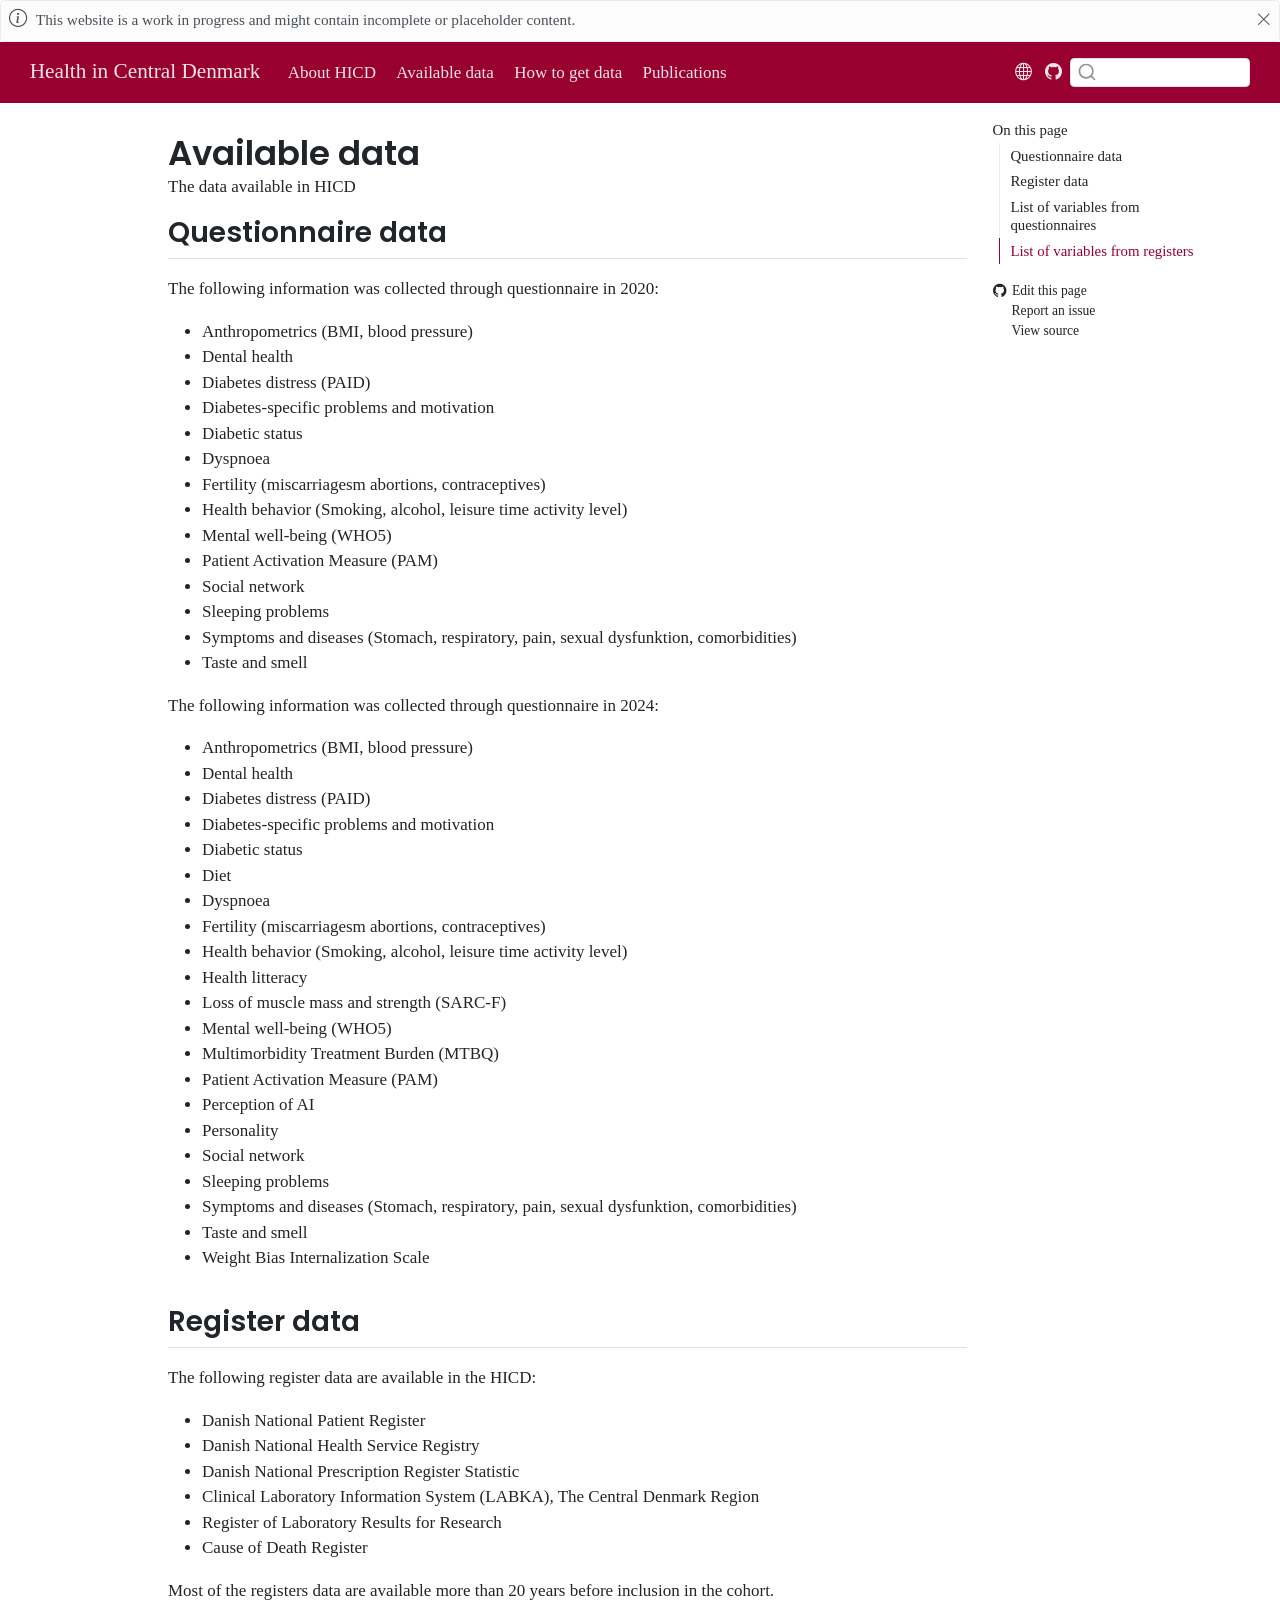
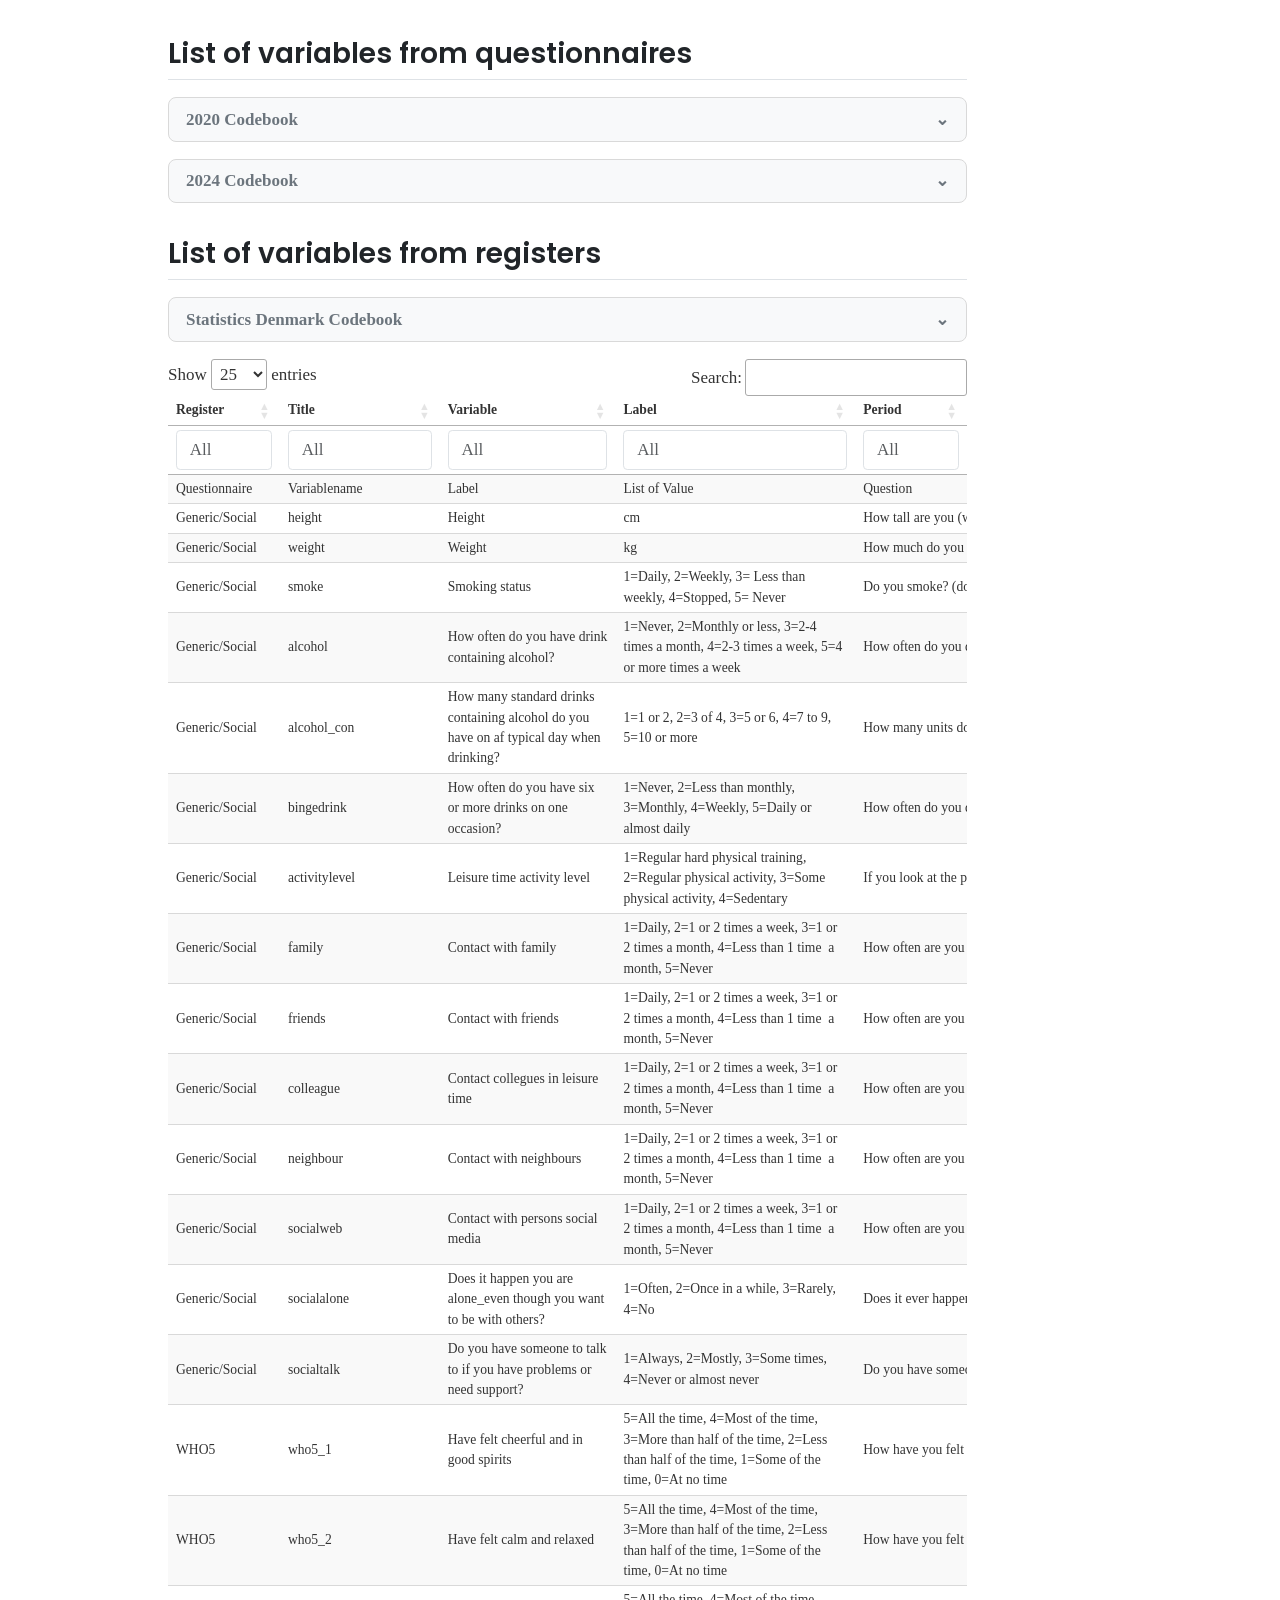
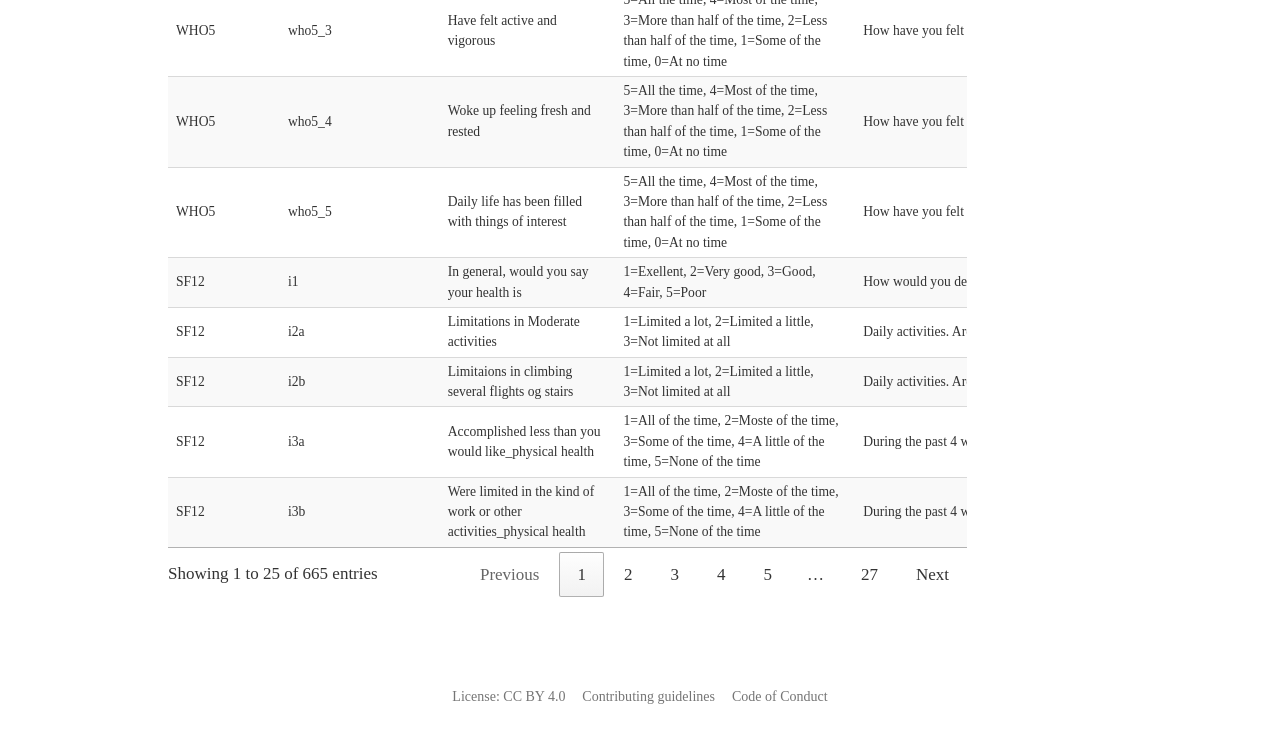
==== available-data/index.html @ 4157b291 "Built site for gh-pages" ====
<!DOCTYPE html>
<html xmlns="http://www.w3.org/1999/xhtml" lang="en" xml:lang="en"><head>

<meta charset="utf-8">
<meta name="generator" content="quarto-1.11.9">

<meta name="viewport" content="width=device-width, initial-scale=1.0, user-scalable=yes">

<meta name="description" content="The data available in HICD">

<title>Available data – Health in Central Denmark</title>
<style>
/* Default styles provided by pandoc.
** See https://pandoc.org/MANUAL.html#variables-for-html for config info.
*/
span.smallcaps{font-variant: small-caps;}
div.columns{display: flex; gap: 1.5em;}
div.column{flex: auto;}
@media screen {
div.columns{gap: min(4vw, 1.5em);}
div.column{overflow-x: auto;}
}
div.hanging-indent{margin-left: 1.5em; text-indent: -1.5em;}
ul.task-list{list-style: none;}
ul.task-list li input[type="checkbox"] {
  width: 0.8em;
  margin: 0 0.8em 0.2em -1em; /* quarto-specific, see https://github.com/quarto-dev/quarto-cli/issues/4556 */ 
  vertical-align: middle;
}
</style>


<script src="../site_libs/quarto-nav/quarto-nav.js"></script>
<script src="../site_libs/clipboard/clipboard.min.js"></script>
<script src="../site_libs/quarto-search/autocomplete.umd.js"></script>
<script src="../site_libs/quarto-search/fuse.min.js"></script>
<script src="../site_libs/quarto-search/quarto-search.js"></script>
<meta name="quarto:offset" content="../">
<script src="../site_libs/quarto-html/quarto.js" type="module"></script>
<script src="../site_libs/quarto-html/tabsets/tabsets.js" type="module"></script>
<script src="../site_libs/quarto-html/scrollable-regions/scrollable-regions.js" type="module"></script>
<script src="../site_libs/quarto-html/popper.min.js"></script>
<script src="../site_libs/quarto-html/tippy.umd.min.js"></script>
<script src="../site_libs/quarto-html/anchor.min.js"></script>
<link href="../site_libs/quarto-html/tippy.css" rel="stylesheet">
<link href="../site_libs/quarto-html/quarto-syntax-highlighting-1f42ef86e7bbcd4ef0935f55bd85d622.css" rel="stylesheet" class="quarto-color-scheme" id="quarto-text-highlighting-styles">
<link href="../site_libs/quarto-html/quarto-syntax-highlighting-dark-b2c10e9313c6d05287a68e7950ff1397.css" rel="stylesheet" class="quarto-color-scheme quarto-color-alternate" id="quarto-text-highlighting-styles">
<link href="../site_libs/quarto-html/quarto-syntax-highlighting-1f42ef86e7bbcd4ef0935f55bd85d622.css" rel="stylesheet" class="quarto-color-scheme-extra" id="quarto-text-highlighting-styles">
<script src="../site_libs/bootstrap/bootstrap.min.js"></script>
<link href="../site_libs/bootstrap/bootstrap-icons.css" rel="stylesheet">
<link href="../site_libs/bootstrap/bootstrap-184272e92f3e2d58ed2564d3eb7c2aad.min.css" rel="stylesheet" append-hash="true" class="quarto-color-scheme" id="quarto-bootstrap" data-mode="light">
<link href="../site_libs/bootstrap/bootstrap-dark-44209e06a4f44c1ae44acd4ccb9f944a.min.css" rel="stylesheet" append-hash="true" class="quarto-color-scheme quarto-color-alternate" id="quarto-bootstrap" data-mode="light">
<link href="../site_libs/bootstrap/bootstrap-184272e92f3e2d58ed2564d3eb7c2aad.min.css" rel="stylesheet" append-hash="true" class="quarto-color-scheme-extra" id="quarto-bootstrap" data-mode="light">
<script id="quarto-search-options" type="application/json">{
  "location": "navbar",
  "copy-button": false,
  "collapse-after": 3,
  "panel-placement": "end",
  "type": "textbox",
  "limit": 50,
  "keyboard-shortcut": [
    "f",
    "/",
    "s"
  ],
  "language": {
    "search-no-results-text": "No results",
    "search-matching-documents-text": "matching documents",
    "search-copy-link-title": "Copy link to search",
    "search-hide-matches-text": "Hide additional matches",
    "search-more-match-text": "more match in this document",
    "search-more-matches-text": "more matches in this document",
    "search-clear-button-title": "Clear",
    "search-text-placeholder": "",
    "search-detached-cancel-button-title": "Cancel",
    "search-submit-button-title": "Submit",
    "search-label": "Search"
  }
}</script>
<script src="../site_libs/htmlwidgets-1.6.4/htmlwidgets.js"></script>
<link href="../site_libs/datatables-css-0.0.0/datatables-crosstalk.css" rel="stylesheet">
<script src="../site_libs/datatables-binding-0.34.0/datatables.js"></script>
<script src="../site_libs/jquery-3.6.0/jquery-3.6.0.min.js"></script>
<link href="../site_libs/dt-core-1.13.6/css/jquery.dataTables.min.css" rel="stylesheet">
<link href="../site_libs/dt-core-1.13.6/css/jquery.dataTables.extra.css" rel="stylesheet">
<script src="../site_libs/dt-core-1.13.6/js/jquery.dataTables.min.js"></script>
<link href="../site_libs/nouislider-7.0.10/jquery.nouislider.min.css" rel="stylesheet">
<script src="../site_libs/nouislider-7.0.10/jquery.nouislider.min.js"></script>
<link href="../site_libs/selectize-0.12.0/selectize.bootstrap3.css" rel="stylesheet">
<script src="../site_libs/selectize-0.12.0/selectize.min.js"></script>
<link href="../site_libs/crosstalk-1.2.2/css/crosstalk.min.css" rel="stylesheet">
<script src="../site_libs/crosstalk-1.2.2/js/crosstalk.min.js"></script>


</head>

<body class="nav-fixed quarto-light"><a id="quarto-skip-link" class="visually-hidden-focusable" href="#quarto-document-content">Skip to main content</a>

<div id="quarto-search-results"></div>
  <header id="quarto-header" class="headroom fixed-top">
    <div id="quarto-announcement" data-announcement-id="c8e3599c85ad6c16ddbe7a5d420720d3" class="alert alert-light hidden"><i class="bi bi-info-circle quarto-announcement-icon"></i><div class="quarto-announcement-content">
<p>This website is a work in progress and might contain incomplete or placeholder content.</p>
</div><i class="bi bi-x-lg quarto-announcement-action"></i></div>
    <nav class="navbar navbar-expand-lg " data-bs-theme="dark" aria-label="Site">
      <div class="navbar-container container-fluid">
      <div class="navbar-brand-container mx-auto">
    <a class="navbar-brand" href="../index.html">
    <span class="navbar-title">Health in Central Denmark</span>
    </a>
  </div>
          <button class="navbar-toggler" type="button" data-bs-toggle="collapse" data-bs-target="#navbarCollapse" aria-controls="navbarCollapse" aria-expanded="false" aria-label="Toggle navigation" onclick="if (window.quartoToggleHeadroom) { window.quartoToggleHeadroom(); }">
  <span class="navbar-toggler-icon"></span>
</button>
          <div class="collapse navbar-collapse" id="navbarCollapse">
            <ul class="navbar-nav navbar-nav-scroll me-auto">
  <li class="nav-item">
    <a class="nav-link" href="../hicd/index.html"> 
<span class="menu-text">About HICD</span></a>
  </li>  
  <li class="nav-item">
    <a class="nav-link active" href="../available-data/index.html" aria-current="page"> 
<span class="menu-text">Available data</span></a>
  </li>  
  <li class="nav-item">
    <a class="nav-link" href="../how-to-get-data/index.html"> 
<span class="menu-text">How to get data</span></a>
  </li>  
  <li class="nav-item">
    <a class="nav-link" href="../publications/index.html"> 
<span class="menu-text">Publications</span></a>
  </li>  
</ul>
          </div> <!-- /navcollapse -->
            <div class="quarto-navbar-tools">
    <a href="https://steno-aarhus.github.io" title="" class="quarto-navigation-tool px-1" aria-label="Globe icon: Link to the Steno Aarhus GitHub landing webpage for all other Steno Aarhus projects"><i class="bi bi-globe"></i></a>
    <a href="https://github.com/steno-aarhus/hicd" title="" class="quarto-navigation-tool px-1" aria-label="GitHub icon: Link to SDCA GitHub organization page"><i class="bi bi-github"></i></a>
</div>
            <div id="quarto-search" class="" title="Search"></div>
      </div> <!-- /container-fluid -->
    </nav>
</header>
<!-- content -->
<div id="quarto-content" class="quarto-container page-columns page-rows-contents page-layout-article page-navbar">
<!-- sidebar -->
<!-- margin-sidebar -->
    <div id="quarto-margin-sidebar" class="sidebar margin-sidebar">
        <nav id="TOC" role="doc-toc" aria-labelledby="toc-title" class="toc-active">
    <h2 id="toc-title">On this page</h2>
   
  <ul>
  <li><a href="#questionnaire-data" id="toc-questionnaire-data" class="nav-link active" data-scroll-target="#questionnaire-data">Questionnaire data</a></li>
  <li><a href="#register-data" id="toc-register-data" class="nav-link" data-scroll-target="#register-data">Register data</a></li>
  <li><a href="#list-of-variables-from-questionnaires" id="toc-list-of-variables-from-questionnaires" class="nav-link" data-scroll-target="#list-of-variables-from-questionnaires">List of variables from questionnaires</a></li>
  <li><a href="#list-of-variables-from-registers" id="toc-list-of-variables-from-registers" class="nav-link" data-scroll-target="#list-of-variables-from-registers">List of variables from registers</a></li>
  </ul>
<div class="toc-actions"><ul><li><a href="https://github.com/steno-aarhus/hicd/edit/main/available-data/index.qmd" class="toc-action"><i class="bi bi-github"></i>Edit this page</a></li><li><a href="https://github.com/steno-aarhus/hicd/issues/new" class="toc-action"><i class="bi empty"></i>Report an issue</a></li><li><a href="https://github.com/steno-aarhus/hicd/blob/main/available-data/index.qmd" class="toc-action"><i class="bi empty"></i>View source</a></li></ul></div></nav>
    </div>
<!-- main -->
<main class="content" id="quarto-document-content" tabindex="-1">

<header id="title-block-header" class="quarto-title-block default">
<div class="quarto-title">
<h1 class="title">Available data</h1>
</div>

<div>
  <div class="description">
    The data available in HICD
  </div>
</div>


<div class="quarto-title-meta">

    
  
    
  </div>
  


</header>


<section id="questionnaire-data" class="level2">
<h2 class="anchored" data-anchor-id="questionnaire-data">Questionnaire data</h2>
<p>The following information was collected through questionnaire in 2020:</p>
<ul>
<li>Anthropometrics (BMI, blood pressure)</li>
<li>Dental health</li>
<li>Diabetes distress (PAID)</li>
<li>Diabetes-specific problems and motivation</li>
<li>Diabetic status</li>
<li>Dyspnoea</li>
<li>Fertility (miscarriagesm abortions, contraceptives)</li>
<li>Health behavior (Smoking, alcohol, leisure time activity level)</li>
<li>Mental well-being (WHO5)</li>
<li>Patient Activation Measure (PAM)</li>
<li>Social network</li>
<li>Sleeping problems</li>
<li>Symptoms and diseases (Stomach, respiratory, pain, sexual dysfunktion, comorbidities)</li>
<li>Taste and smell</li>
</ul>
<p>The following information was collected through questionnaire in 2024:</p>
<ul>
<li>Anthropometrics (BMI, blood pressure)</li>
<li>Dental health</li>
<li>Diabetes distress (PAID)</li>
<li>Diabetes-specific problems and motivation</li>
<li>Diabetic status</li>
<li>Diet</li>
<li>Dyspnoea</li>
<li>Fertility (miscarriagesm abortions, contraceptives)</li>
<li>Health behavior (Smoking, alcohol, leisure time activity level)</li>
<li>Health litteracy</li>
<li>Loss of muscle mass and strength (SARC-F)</li>
<li>Mental well-being (WHO5)</li>
<li>Multimorbidity Treatment Burden (MTBQ)</li>
<li>Patient Activation Measure (PAM)</li>
<li>Perception of AI</li>
<li>Personality</li>
<li>Social network</li>
<li>Sleeping problems</li>
<li>Symptoms and diseases (Stomach, respiratory, pain, sexual dysfunktion, comorbidities)</li>
<li>Taste and smell</li>
<li>Weight Bias Internalization Scale</li>
</ul>
</section>
<section id="register-data" class="level2">
<h2 class="anchored" data-anchor-id="register-data">Register data</h2>
<p>The following register data are available in the HICD:</p>
<ul>
<li>Danish National Patient Register</li>
<li>Danish National Health Service Registry</li>
<li>Danish National Prescription Register Statistic</li>
<li>Clinical Laboratory Information System (LABKA), The Central Denmark Region</li>
<li>Register of Laboratory Results for Research</li>
<li>Cause of Death Register</li>
</ul>
<p>Most of the registers data are available more than 20 years before inclusion in the cohort.</p>
</section>
<section id="list-of-variables-from-questionnaires" class="level2">
<h2 class="anchored" data-anchor-id="list-of-variables-from-questionnaires">List of variables from questionnaires</h2>
<style>
/* =========================
   BASE: details container
========================= */

.custom-details {
  margin-bottom: 1rem;
  border: 1px solid #d9d9d9;
  border-radius: 8px;
  padding: 0.5rem 1rem;
  background-color: #f8f9fa;
}

/* summary */
.custom-details summary {
  font-weight: 600;
  cursor: pointer;
  list-style: none;
}

.custom-details summary::-webkit-details-marker {
  display: none;
}

.custom-details summary::after {
  content: "⌄";
  float: right;
  transition: transform 0.2s ease;
}

.custom-details[open] summary::after {
  transform: rotate(180deg);
}


/* =========================
   TABLE 1 + 2 (NORMAL, STABLE)
========================= */

.custom-details table {
  width: 100%;
  border-collapse: collapse;
  table-layout: auto;   /* VIGTIG: ikke fixed */
  font-size: 0.80em;
  line-height: 1.25;
}

/* normal rendering — ingen splitting */
.custom-details th,
.custom-details td {
  padding: 6px 8px;
  text-align: left;
  vertical-align: top;

  white-space: normal;
  word-break: normal;
  overflow-wrap: normal;
}


/* =========================
   TABLE 3 ONLY (word break)
  ========================= */
.word-break-table th:last-child,
.word-break-table td:last-child {
  white-space: nowrap;
}
</style>
<details class="custom-details">
<summary>
2020 Codebook
</summary>
<table class="caption-top table">
<colgroup>
<col style="width: 3%">
<col style="width: 2%">
<col style="width: 17%">
<col style="width: 40%">
<col style="width: 35%">
</colgroup>
<thead>
<tr class="header">
<th>Questionnaire</th>
<th>Variablename</th>
<th>Label</th>
<th>List of Value</th>
<th>Question</th>
</tr>
</thead>
<tbody>
<tr class="odd">
<td>Generic/Social</td>
<td>height</td>
<td>Height</td>
<td>cm</td>
<td>How tall are you (without shoes)?</td>
</tr>
<tr class="even">
<td>Generic/Social</td>
<td>weight</td>
<td>Weight</td>
<td>kg</td>
<td>How much do you weigh in whole kg (without clothes)?</td>
</tr>
<tr class="odd">
<td>Generic/Social</td>
<td>smoke</td>
<td>Smoking status</td>
<td>1=Daily, 2=Weekly, 3= Less than weekly, 4=Stopped, 5= Never</td>
<td>Do you smoke? (does not apply to e-cigarettes)</td>
</tr>
<tr class="even">
<td>Generic/Social</td>
<td>alcohol</td>
<td>How often do you have drink containing alcohol?</td>
<td>1=Never, 2=Monthly or less, 3=2-4 times a month, 4=2-3 times a week, 5=4 or more times a week</td>
<td>How often do you drink beverages containing alcohol?</td>
</tr>
<tr class="odd">
<td>Generic/Social</td>
<td>alcohol_con</td>
<td>How many standard drinks containing alcohol do you have on af typical day when drinking?</td>
<td>1=1 or 2, 2=3 of 4, 3=5 or 6, 4=7 to 9, 5=10 or more</td>
<td>How many units do you usually drink when you drink alcohol?</td>
</tr>
<tr class="even">
<td>Generic/Social</td>
<td>bingedrink</td>
<td>How often do you have six or more drinks on one occasion?</td>
<td>1=Never, 2=Less than monthly, 3=Monthly, 4=Weekly, 5=Daily or almost daily</td>
<td>How often do you drink 5 units or more on the same occasion?</td>
</tr>
<tr class="odd">
<td>Generic/Social</td>
<td>activitylevel</td>
<td>Leisure time activity level</td>
<td>1=Regular hard physical training, 2=Regular physical activity, 3=Some physical activity, 4=Sedentary</td>
<td>If you look at the past year, what would best describe your physical activity during leisure time?</td>
</tr>
<tr class="even">
<td>Generic/Social</td>
<td>family</td>
<td>Contact with family</td>
<td>1=Daily, 2=1 or 2 times a week, 3=1 or 2 times a month, 4=Less than 1 time&nbsp; a month, 5=Never</td>
<td>How often are you in contact with friends, acquaintances and family members who do not live with you? By contact we mean being together, talking on the phone, writing to each other, etc. Family members who do not live with you</td>
</tr>
<tr class="odd">
<td>Generic/Social</td>
<td>friends</td>
<td>Contact with friends</td>
<td>1=Daily, 2=1 or 2 times a week, 3=1 or 2 times a month, 4=Less than 1 time&nbsp; a month, 5=Never</td>
<td>How often are you in contact with friends, acquaintances and family members who do not live with you? By contact we mean being together, talking on the phone, writing to each other, etc. Friends</td>
</tr>
<tr class="even">
<td>Generic/Social</td>
<td>colleague</td>
<td>Contact collegues in leisure time</td>
<td>1=Daily, 2=1 or 2 times a week, 3=1 or 2 times a month, 4=Less than 1 time&nbsp; a month, 5=Never</td>
<td>How often are you in contact with friends, acquaintances and family members who do not live with you? By contact we mean being together, talking on the phone, writing to each other, etc. Colleagues or fellow students in your leisure time</td>
</tr>
<tr class="odd">
<td>Generic/Social</td>
<td>neighbour</td>
<td>Contact with neighbours</td>
<td>1=Daily, 2=1 or 2 times a week, 3=1 or 2 times a month, 4=Less than 1 time&nbsp; a month, 5=Never</td>
<td>How often are you in contact with friends, acquaintances and family members who do not live with you? By contact we mean being together, talking on the phone, writing to each other, etc. Neighbours or residents in your local area</td>
</tr>
<tr class="even">
<td>Generic/Social</td>
<td>socialweb</td>
<td>Contact with persons social media</td>
<td>1=Daily, 2=1 or 2 times a week, 3=1 or 2 times a month, 4=Less than 1 time&nbsp; a month, 5=Never</td>
<td>How often are you in contact with friends, acquaintances and family members who do not live with you? By contact we mean being together, talking on the phone, writing to each other, etc. People you mostly know from the internet (email, social media and similar)</td>
</tr>
<tr class="odd">
<td>Generic/Social</td>
<td>socialalone</td>
<td>Does it happen you are alone_even though you want to be with others?</td>
<td>1=Often, 2=Once in a while, 3=Rarely, 4=No</td>
<td>Does it ever happen that you are alone, even though you would most like to be with others?</td>
</tr>
<tr class="even">
<td>Generic/Social</td>
<td>socialtalk</td>
<td>Do you have someone to talk to if you have problems or need support?</td>
<td>1=Always, 2=Mostly, 3=Some times, 4=Never or almost never</td>
<td>Do you have someone to talk to if you have problems or need support?</td>
</tr>
<tr class="odd">
<td>WHO5</td>
<td>who5_1</td>
<td>Have felt cheerful and in good spirits</td>
<td>5=All the time, 4=Most of the time, 3=More than half of the time, 2=Less than half of the time, 1=Some of the time, 0=At no time</td>
<td>How have you felt over the past two weeks. In the past two weeks I have been happy and in a good mood</td>
</tr>
<tr class="even">
<td>WHO5</td>
<td>who5_2</td>
<td>Have felt calm and relaxed</td>
<td>5=All the time, 4=Most of the time, 3=More than half of the time, 2=Less than half of the time, 1=Some of the time, 0=At no time</td>
<td>How have you felt over the past two weeks. In the past two weeks I have felt calm and relaxed</td>
</tr>
<tr class="odd">
<td>WHO5</td>
<td>who5_3</td>
<td>Have felt active and vigorous</td>
<td>5=All the time, 4=Most of the time, 3=More than half of the time, 2=Less than half of the time, 1=Some of the time, 0=At no time</td>
<td>How have you felt over the past two weeks. In the past two weeks I have felt active and energetic</td>
</tr>
<tr class="even">
<td>WHO5</td>
<td>who5_4</td>
<td>Woke up feeling fresh and rested</td>
<td>5=All the time, 4=Most of the time, 3=More than half of the time, 2=Less than half of the time, 1=Some of the time, 0=At no time</td>
<td>How have you felt over the past two weeks. In the past two weeks I have woken up feeling fresh and well rested</td>
</tr>
<tr class="odd">
<td>WHO5</td>
<td>who5_5</td>
<td>Daily life has been filled with things of interest</td>
<td>5=All the time, 4=Most of the time, 3=More than half of the time, 2=Less than half of the time, 1=Some of the time, 0=At no time</td>
<td>How have you felt over the past two weeks. In the past two weeks my daily life has been filled with things that interest me</td>
</tr>
<tr class="even">
<td>SF12</td>
<td>i1</td>
<td>In general, would you say your health is</td>
<td>1=Exellent, 2=Very good, 3=Good, 4=Fair, 5=Poor</td>
<td>How would you describe your health overall?</td>
</tr>
<tr class="odd">
<td>SF12</td>
<td>i2a</td>
<td>Limitations in Moderate activities</td>
<td>1=Limited a lot, 2=Limited a little, 3=Not limited at all</td>
<td>Daily activities. Are you, because of your health, limited in lighter activities, such as moving a table, vacuuming, or cycling?</td>
</tr>
<tr class="even">
<td>SF12</td>
<td>i2b</td>
<td>Limitaions in climbing several flights og stairs</td>
<td>1=Limited a lot, 2=Limited a little, 3=Not limited at all</td>
<td>Daily activities. Are you, because of your health, limited in climbing several flights of stairs?</td>
</tr>
<tr class="odd">
<td>SF12</td>
<td>i3a</td>
<td>Accomplished less than you would like_physical health</td>
<td>1=All of the time, 2=Moste of the time, 3=Some of the time, 4=A little of the time, 5=None of the time</td>
<td>During the past 4 weeks, how much of the time have you had the following problems with your work or other daily activities due to your physical health? I have accomplished less than I would have liked</td>
</tr>
<tr class="even">
<td>SF12</td>
<td>i3b</td>
<td>Were limited in the kind of work or other activities_physical health</td>
<td>1=All of the time, 2=Moste of the time, 3=Some of the time, 4=A little of the time, 5=None of the time</td>
<td>During the past 4 weeks, how much of the time have you had the following problems with your work or other daily activities due to your physical health? I have performed my work or other activities less carefully than usual</td>
</tr>
<tr class="odd">
<td>SF12</td>
<td>i4a</td>
<td>Accomplished less than you would like_emotional problems</td>
<td>1=All of the time, 2=Moste of the time, 3=Some of the time, 4=A little of the time, 5=None of the time</td>
<td>During the past 4 weeks, how much of the time have you had the following problems with your work or other daily activities due to emotional problems? I have accomplished less than I would have liked</td>
</tr>
<tr class="even">
<td>SF12</td>
<td>i4b</td>
<td>Did work or activities less carefully than usual_emotional problems</td>
<td>1=All of the time, 2=Moste of the time, 3=Some of the time, 4=A little of the time, 5=None of the time</td>
<td>During the past 4 weeks, how much of the time have you had the following problems with your work or other daily activities due to emotional problems? I have performed my work or other activities less carefully than usual</td>
</tr>
<tr class="odd">
<td>SF12</td>
<td>i5</td>
<td>During the past 4 weeks, how much did pain interfere with your normal work</td>
<td>1=Not at all, 2=A little bit, 3=Moderately, 4=Quite a bit, 5=A little of the time, 6=None of the time</td>
<td>During the past 4 weeks, to what extent has physical pain made your daily work difficult? Both work outside the home and housework</td>
</tr>
<tr class="even">
<td>SF12</td>
<td>i6a</td>
<td>Have you felt calm &amp; peaceful?</td>
<td>1=All of the time, 2=Most of the time, 3=A good bit of the time, 4=Some of the time, 5=A little of the time, 6=None of the time</td>
<td>During the past 4 weeks, how much of the time have you felt calm and relaxed?</td>
</tr>
<tr class="odd">
<td>SF12</td>
<td>i6b</td>
<td>Did you have a lot of energy?</td>
<td>1=All of the time, 2=Most of the time, 3=A good bit of the time, 4=Some of the time, 5=A little of the time, 6=None of the time</td>
<td>During the past 4 weeks, how much of the time have you felt full of energy?</td>
</tr>
<tr class="even">
<td>SF12</td>
<td>i6c</td>
<td>Have you felt down-hearted and blue?</td>
<td>1=All of the time, 2=Most of the time, 3=A good bit of the time, 4=Some of the time, 5=A little of the time, 6=None of the time</td>
<td>During the past 4 weeks, how much of the time have you felt downhearted and low in mood?</td>
</tr>
<tr class="odd">
<td>SF12</td>
<td>i7</td>
<td>Physical health or emotional problems interfered with your social activities</td>
<td>1=All of the time, 2=Most of the time, 3=Some of the time, 4=A little of the time, 5=None of the time</td>
<td>During the past 4 weeks, how much of the time have your physical health or emotional problems made it difficult for you to see other people? For example, visiting friends or relatives</td>
</tr>
<tr class="even">
<td>Symptoms</td>
<td>symp_1</td>
<td>During the last two weeks have you experienced dyspnoea?</td>
<td>1= at rest, 2= doing normal daily activities(bath, dressing, etc.), 3= normal walking( hoovering etc.), 4=hard physical work (stairs, cutting the lane, running etc), 5= no</td>
<td>During the last two weeks have you experienced dyspnoea?</td>
</tr>
<tr class="odd">
<td>Symptoms</td>
<td>symp_2</td>
<td>During the last two weeks have often have dyspnoea limited your activities</td>
<td>1= all the time, 2= daily, 3= several times per week, 4= seldom/ never</td>
<td>During the last two weeks have often have dyspnoea limited your activities</td>
</tr>
<tr class="even">
<td>Symptoms</td>
<td>symp_3</td>
<td>During the last two weeks have often have you had to sit up on a chair or use more than two pillows in the bed because of dyspnoea</td>
<td>1= every night, 2=several times per week, 3= less than once a week, 4= no</td>
<td>During the last two weeks have often have you had to sit up on a chair or use more than two pillows in the bed because of dyspnoea</td>
</tr>
<tr class="odd">
<td>Symptoms</td>
<td>symp_4</td>
<td>Have you had swelled legs during the last two weeks</td>
<td>1= daily, 2=several times per week, 3= less than once a week, 4= no</td>
<td>Have you had swelled legs during the last two weeks</td>
</tr>
<tr class="even">
<td>Symptoms</td>
<td>symp_5</td>
<td>During the last two weeks have you experienced pain/oppression in the chest</td>
<td>1= at rest, 2= doing normal daily activities(bath, dressing, etc.), 3= normal walking( hoovering etc.,4=hard physical work (stairs, cutting the lane, running etc), 5= no</td>
<td>During the last two weeks have you experienced pain/oppression in the chest</td>
</tr>
<tr class="odd">
<td>Symptoms</td>
<td>symp_6</td>
<td>During the last two weeks have pain/oppression in the chest limited your activities</td>
<td>1= daily, 2=several times per week, 3= less than once a week, 4= no</td>
<td>During the last two weeks have pain/oppression in the chest limited your activities</td>
</tr>
<tr class="even">
<td>Symptoms</td>
<td>stomach_1</td>
<td>Heartburn</td>
<td>1= not at all, 2= a little, 3= moderate, 4= much, 4= extreme</td>
<td>Heartburn</td>
</tr>
<tr class="odd">
<td>Symptoms</td>
<td>stomach_2</td>
<td>Constipation</td>
<td>1= not at all, 2= a little, 3= moderate, 4= much, 4= extreme</td>
<td>Constipation</td>
</tr>
<tr class="even">
<td>Symptoms</td>
<td>stomach_3</td>
<td>Nausea or vomit</td>
<td>1= not at all, 2= a little, 3= moderate, 4= much, 4= extreme</td>
<td>Nausea or vomit</td>
</tr>
<tr class="odd">
<td>Symptoms</td>
<td>stomach_4</td>
<td>Diarré</td>
<td>1= not at all, 2= a little, 3= moderate, 4= much, 4= extreme</td>
<td>Diarré</td>
</tr>
<tr class="even">
<td>Symptoms</td>
<td>stomach_5</td>
<td>Stomach ache</td>
<td>1= not at all, 2= a little, 3= moderate, 4= much, 4= extreme</td>
<td>Stomach ache</td>
</tr>
<tr class="odd">
<td>Symptoms</td>
<td>stomach_gp</td>
<td>Would you like to talk to a doctor about your stomach troubles?</td>
<td>0= no, 1=yes, 9=dont know</td>
<td>Would you like to talk to a doctor about your stomach troubles? only this quest if answer &gt;1 in at least one of the above quests</td>
</tr>
<tr class="even">
<td>Smell and Taste</td>
<td>smell</td>
<td>Rating of smell since the last 14 days</td>
<td>continuous arbitrary 1:100, 1= No smell, 100=perfect smell</td>
<td>Please rate how good your sense of smell has been on average over the past 14 days</td>
</tr>
<tr class="odd">
<td>Smell and Taste</td>
<td>smell_fanta</td>
<td>Fantomic smell since the last 14 days</td>
<td>1=No, 2= yes I experience odors to be distorted, 3= yes I experience odors that are not there, 4= yes both distortion and odors that are not there</td>
<td>In the last 14 days, have you experienced that known odors are distorted or that you detected odors that were not present?</td>
</tr>
<tr class="even">
<td>Smell and Taste</td>
<td>smell_age</td>
<td>Age when smell changed</td>
<td>999= do not know, 1000= never experienced problems</td>
<td>If your sense of smell is impaired, distorted, or you experience odors that are not present: How old were you when the sense of smell changed?</td>
</tr>
<tr class="odd">
<td>Smell and Taste</td>
<td>smell_rate</td>
<td>Speed of smell change</td>
<td>1= suddenly, 2=gradually, 9= do not know</td>
<td>Has your altered sense of smell occurred suddenly or gradually?</td>
</tr>
<tr class="even">
<td>Smell and Taste</td>
<td>taste</td>
<td>Rating of taste since the last 14 days</td>
<td>continuous arbitrary 1:100, 1= No smell, 100=perfect smell</td>
<td>Please rate how good your sense of taste has been on average over the past 14 days</td>
</tr>
<tr class="odd">
<td>Smell and Taste</td>
<td>taste_fanta</td>
<td>Fantomic taste since the last 14 days</td>
<td>1=No, 2= yes I experience basic tastes to be distorted, 3= yes I experience basic tastes that are not there, 4= yes both distortion and basic tastes that are not there</td>
<td>In the last 14 days, have you experienced that basic tastes are distorted or that you register tastes that are not present?</td>
</tr>
<tr class="even">
<td>Smell and Taste</td>
<td>taste_age</td>
<td>Age when taste changed</td>
<td>years, 999= do not know, 1000= never experienced problems</td>
<td>If your sense of taste is impaired, distorted, or you experience tastes that are not present: How old were you when your sense of taste changed?</td>
</tr>
<tr class="odd">
<td>Smell and Taste</td>
<td>taste_rate</td>
<td>Speed of taste change</td>
<td>1= suddenly, 2=gradually, 9= do not know</td>
<td>Has your altered sense of taste occurred suddenly or gradually?</td>
</tr>
<tr class="even">
<td>Smell and Taste</td>
<td>smelltaste_impact</td>
<td>Rating of negative consequences of impaired smell/taste on quality of life</td>
<td>continuous arbitrary 1:100, 1= No impact, 100= total impact</td>
<td>Does changes in the sense of smell and / or taste have a negative consequence for your quality of life?</td>
</tr>
<tr class="odd">
<td>Sexual dysfunction</td>
<td>bssc_w1</td>
<td>Sexual function, Overall</td>
<td>0=No, 1= yes, 9= Do not know</td>
<td>Are you satisfied with your sexual function?</td>
</tr>
<tr class="even">
<td>Sexual dysfunction</td>
<td>bssc_w2</td>
<td>Time with sexual dissatisfaction</td>
<td>continuous</td>
<td>How long have you been dissatified with your sexual function?</td>
</tr>
<tr class="odd">
<td>Sexual dysfunction</td>
<td>bssc_w3_1</td>
<td>Sexual dysfunction w1</td>
<td>1= Problems with little or no interest in sex, 2= Problem with decreased sensation of clitoris or vagina, 3= Problem with decreased vaginal lubrication (dryness), 4= Problem reachin orgasm, 5= Problem with pain/or cramping during sex, 6= Other</td>
<td>The problem with your sexual function is (mark one or more):</td>
</tr>
<tr class="even">
<td>Sexual dysfunction</td>
<td>bssc_w3_2</td>
<td>Sexual dysfunction w2</td>
<td>1= Problems with little or no interest in sex, 2= Problem with decreased sensation of clitoris or vagina, 3= Problem with decreased vaginal lubrication (dryness), 4= Problem reachin orgasm, 5= Problem with pain/or cramping during sex, 6= Other</td>
<td>The problem with your sexual function is (mark one or more):</td>
</tr>
<tr class="odd">
<td>Sexual dysfunction</td>
<td>bssc_w3_3</td>
<td>Sexual dysfunction w3</td>
<td>1= Problems with little or no interest in sex, 2= Problem with decreased sensation of clitoris or vagina, 3= Problem with decreased vaginal lubrication (dryness), 4= Problem reachin orgasm, 5= Problem with pain/or cramping during sex, 6= Other</td>
<td>The problem with your sexual function is (mark one or more):</td>
</tr>
<tr class="even">
<td>Sexual dysfunction</td>
<td>bssc_w3_4</td>
<td>Sexual dysfunction w4</td>
<td>1= Problems with little or no interest in sex, 2= Problem with decreased sensation of clitoris or vagina, 3= Problem with decreased vaginal lubrication (dryness), 4= Problem reachin orgasm, 5= Problem with pain/or cramping during sex, 6= Other</td>
<td>The problem with your sexual function is (mark one or more):</td>
</tr>
<tr class="odd">
<td>Sexual dysfunction</td>
<td>bssc_w3_5</td>
<td>Sexual dysfunction w5</td>
<td>1= Problems with little or no interest in sex, 2= Problem with decreased sensation of clitoris or vagina, 3= Problem with decreased vaginal lubrication (dryness), 4= Problem reachin orgasm, 5= Problem with pain/or cramping during sex, 6= Other</td>
<td>The problem with your sexual function is (mark one or more):</td>
</tr>
<tr class="even">
<td>Sexual dysfunction</td>
<td>bssc_w3_6</td>
<td>Sexual dysfunction w6</td>
<td>1= Problems with little or no interest in sex, 2= Problem with decreased sensation of clitoris or vagina, 3= Problem with decreased vaginal lubrication (dryness), 4= Problem reachin orgasm, 5= Problem with pain/or cramping during sex, 6= Other</td>
<td>The problem with your sexual function is (mark one or more):</td>
</tr>
<tr class="odd">
<td>Sexual dysfunction</td>
<td>bssc_w4</td>
<td>Most bothersome problem</td>
<td>1= Problems with little or no interest in sex, 2= Problem with decreased sensation of clitoris or vagina, 3= Problem with decreased vaginal lubrication (dryness), 4= Problem reachin orgasm, 5= Problem with pain/or cramping during sex, 6= Other</td>
<td>Which problem is most bothersome (mark one)</td>
</tr>
<tr class="even">
<td>Sexual dysfunction</td>
<td>bssc_w5</td>
<td>Sex GP</td>
<td>0= No, 1=Yes, 9= Do not know</td>
<td>Would you like to talk about it with your GP?</td>
</tr>
<tr class="odd">
<td>Sexual dysfunction</td>
<td>bssc_m1</td>
<td>Sexual function, Overall</td>
<td>0=No, 1= yes, 9= Do not know</td>
<td>Are you satisfied with your sexual function?</td>
</tr>
<tr class="even">
<td>Sexual dysfunction</td>
<td>bssc_m2</td>
<td>Time with sexual dissatisfaction</td>
<td>continuous</td>
<td>How long have you been dissatified with your sexual function?</td>
</tr>
<tr class="odd">
<td>Sexual dysfunction</td>
<td>bssc_m3_1</td>
<td>Sexual dysfunction m1</td>
<td>1= Problems with little or no interest in sex, 2= Problem with erection, 3= Problem ejaculating too early during sexual activity, 4= Problem with taking too long, or not being able to ejaculate or have orgasm, 5= Problem with pain during sex, 6= Problem with penile curvature during erection, 7= Other</td>
<td>The problem with your sexual function is (mark one or more):</td>
</tr>
<tr class="even">
<td>Sexual dysfunction</td>
<td>bssc_m3_2</td>
<td>Sexual dysfunction m2</td>
<td>1= Problems with little or no interest in sex, 2= Problem with erection, 3= Problem ejaculating too early during sexual activity, 4= Problem with taking too long, or not being able to ejaculate or have orgasm, 5= Problem with pain during sex, 6= Problem with penile curvature during erection, 7= Other</td>
<td>The problem with your sexual function is (mark one or more):</td>
</tr>
<tr class="odd">
<td>Sexual dysfunction</td>
<td>bssc_m3_3</td>
<td>Sexual dysfunction m3</td>
<td>1= Problems with little or no interest in sex, 2= Problem with erection, 3= Problem ejaculating too early during sexual activity, 4= Problem with taking too long, or not being able to ejaculate or have orgasm, 5= Problem with pain during sex, 6= Problem with penile curvature during erection, 7= Other</td>
<td>The problem with your sexual function is (mark one or more):</td>
</tr>
<tr class="even">
<td>Sexual dysfunction</td>
<td>bssc_m3_4</td>
<td>Sexual dysfunction m4</td>
<td>1= Problems with little or no interest in sex, 2= Problem with erection, 3= Problem ejaculating too early during sexual activity, 4= Problem with taking too long, or not being able to ejaculate or have orgasm, 5= Problem with pain during sex, 6= Problem with penile curvature during erection, 7= Other</td>
<td>The problem with your sexual function is (mark one or more):</td>
</tr>
<tr class="odd">
<td>Sexual dysfunction</td>
<td>bssc_m3_5</td>
<td>Sexual dysfunction m5</td>
<td>1= Problems with little or no interest in sex, 2= Problem with erection, 3= Problem ejaculating too early during sexual activity, 4= Problem with taking too long, or not being able to ejaculate or have orgasm, 5= Problem with pain during sex, 6= Problem with penile curvature during erection, 7= Other</td>
<td>The problem with your sexual function is (mark one or more):</td>
</tr>
<tr class="even">
<td>Sexual dysfunction</td>
<td>bssc_m3_6</td>
<td>Sexual dysfunction m6</td>
<td>1= Problems with little or no interest in sex, 2= Problem with erection, 3= Problem ejaculating too early during sexual activity, 4= Problem with taking too long, or not being able to ejaculate or have orgasm, 5= Problem with pain during sex, 6= Problem with penile curvature during erection, 7= Other</td>
<td>The problem with your sexual function is (mark one or more):</td>
</tr>
<tr class="odd">
<td>Sexual dysfunction</td>
<td>bssc_m3_7</td>
<td>Sexual dysfunction m7</td>
<td>1= Problems with little or no interest in sex, 2= Problem with erection, 3= Problem ejaculating too early during sexual activity, 4= Problem with taking too long, or not being able to ejaculate or have orgasm, 5= Problem with pain during sex, 6= Problem with penile curvature during erection, 7= Other</td>
<td>The problem with your sexual function is (mark one or more):</td>
</tr>
<tr class="even">
<td>Sexual dysfunction</td>
<td>bssc_m4</td>
<td>Most bothersome problem</td>
<td>1= Problems with little or no interest in sex, 2= Problem with decreased sensation of clitoris or vagina, 3= Problem with decreased vaginal lubrication (dryness), 4= Problem reachin orgasm, 5= Problem with pain/or cramping during sex, 6= Other</td>
<td>Which problem is most bothersome (mark one)</td>
</tr>
<tr class="odd">
<td>Sexual dysfunction</td>
<td>bssc_m5</td>
<td>Sex GP</td>
<td>0= No, 1=Yes, 9= Do not know</td>
<td>Would you like to talk about it with your GP?</td>
</tr>
<tr class="even">
<td>Sexual dysfunction</td>
<td>sex_interestprop_w</td>
<td>Interest problem</td>
<td>0=Not selected, 1= Yes</td>
<td>Problems with little or no interest in sex</td>
</tr>
<tr class="odd">
<td>Sexual dysfunction</td>
<td>sex_sensprop_w</td>
<td>Sensation problem</td>
<td>0=Not selected, 1= Yes</td>
<td>Problem with decreased sensation of clitoris or vagina</td>
</tr>
<tr class="even">
<td>Sexual dysfunction</td>
<td>sex_dryprob_w</td>
<td>Dryness problem</td>
<td>0=Not selected, 1= Yes</td>
<td>Problem with decreased vaginal lubrication (dryness)</td>
</tr>
<tr class="odd">
<td>Sexual dysfunction</td>
<td>sex_orgprob_w</td>
<td>Orgasm problem</td>
<td>0=Not selected, 1= Yes</td>
<td>Problem reachin orgasm</td>
</tr>
<tr class="even">
<td>Sexual dysfunction</td>
<td>sex_painprob_w</td>
<td>Pain problem</td>
<td>0=Not selected, 1= Yes</td>
<td>Problem with pain/or cramping during sex</td>
</tr>
<tr class="odd">
<td>Sexual dysfunction</td>
<td>sex_otherprob_w</td>
<td>Other problem</td>
<td>0=Not selected, 1= Yes</td>
<td>Other</td>
</tr>
<tr class="even">
<td>Sexual dysfunction</td>
<td>sex_total_w</td>
<td>Total problems women</td>
<td>1=1 problem, 2=2 problems, 3=3 problems, 4=4 problems, 5= 5 problems, 6=&gt;=6 problems</td>
<td>Number of problems, women</td>
</tr>
<tr class="odd">
<td>Sexual dysfunction</td>
<td>sex_interestprop_m</td>
<td>Interest problem</td>
<td>0=Not selected, 1= Yes</td>
<td>Problems with little or no interest in sex</td>
</tr>
<tr class="even">
<td>Sexual dysfunction</td>
<td>sex_erecprop_m</td>
<td>Erection problem</td>
<td>0=Not selected, 1= Yes</td>
<td>Problem with erection</td>
</tr>
<tr class="odd">
<td>Sexual dysfunction</td>
<td>sex_ejacprop_m</td>
<td>Ejaculation problem</td>
<td>0=Not selected, 1= Yes</td>
<td>Problem ejaculating too early during sexual activity</td>
</tr>
<tr class="even">
<td>Sexual dysfunction</td>
<td>sex_orgprop_m</td>
<td>Orgasm problem</td>
<td>0=Not selected, 1= Yes</td>
<td>Problem with taking too long, or not being able to ejaculate or have orgasm</td>
</tr>
<tr class="odd">
<td>Sexual dysfunction</td>
<td>sex_painprop_m</td>
<td>Pain problem</td>
<td>0=Not selected, 1= Yes</td>
<td>Problem with pain during sex</td>
</tr>
<tr class="even">
<td>Sexual dysfunction</td>
<td>sex_curvprop_m</td>
<td>Curvature problem</td>
<td>0=Not selected, 1= Yes</td>
<td>Problem with penile curvature during erection</td>
</tr>
<tr class="odd">
<td>Sexual dysfunction</td>
<td>sex_otherprop_m</td>
<td>Other problem</td>
<td>0=Not selected, 1= Yes</td>
<td>Other</td>
</tr>
<tr class="even">
<td>Sexual dysfunction</td>
<td>sex_total_m</td>
<td>Total problems male</td>
<td>1=1 problem, 2=2 problems, 3=3 problems, 4=4 problems, 5= 5 problems, 6=6 problems, 7= &gt;=7 problems</td>
<td>Number of problems, male</td>
</tr>
<tr class="odd">
<td>Teeth</td>
<td>dentalhealth</td>
<td>General dental health</td>
<td>1=Excellent, 2=Very good, 3=Good, 4=Fair, 5=Poor, 9=Do not know</td>
<td>Overall, how would you rate the health of your teeth and gums?</td>
</tr>
<tr class="even">
<td>Teeth</td>
<td>drymouth</td>
<td>Sense of dry mouth</td>
<td>1= I don’t suffer from dry mouth, 2= I suffer somewhat from dry mouth, 3= I suffer very much from dry mouth, 4= I suffer from severe dry mouth and have difficulties talking</td>
<td>Do you daily suffer from a dry mouth?</td>
</tr>
<tr class="odd">
<td>Teeth</td>
<td>teeth</td>
<td>Number of teeth left</td>
<td>1= No teeth, 2=1-9 teeth, 3=10-19 teeth, 4=20-27 teeth, 5= All teeth</td>
<td>Almost all adults have had teeth extracted. How many of your own teeth do you have?</td>
</tr>
<tr class="even">
<td>Teeth</td>
<td>para</td>
<td>Paradontosis</td>
<td>0=No, 1=Yes</td>
<td>Do you think you might have gum disease?</td>
</tr>
<tr class="odd">
<td>Teeth</td>
<td>tooth_clean</td>
<td>Paradentose treatment</td>
<td>0=No, 1=Yes</td>
<td>Have you ever had treatment for gum disease such as scaling and root planing, sometimes called “deep cleaning”?</td>
</tr>
<tr class="even">
<td>Pregnancy</td>
<td>pregnancy</td>
<td>Previous pregnancy</td>
<td>1= I have been pregnant, 2= I am pregnant at the moment, 3= no</td>
<td>Have you ever been pregnant?</td>
</tr>
<tr class="odd">
<td>Pregnancy</td>
<td>birth_number</td>
<td>Number of births</td>
<td>continuous</td>
<td>How many of the following have you experienced? Births</td>
</tr>
<tr class="even">
<td>Pregnancy</td>
<td>abort_spon</td>
<td>Number of miscarriages</td>
<td>continuous</td>
<td>How many of the following have you experienced? Miscarriages</td>
</tr>
<tr class="odd">
<td>Pregnancy</td>
<td>abort_prov</td>
<td>number of induced abortions</td>
<td>continuous</td>
<td>How many of the following have you experienced? Induced abortion</td>
</tr>
<tr class="even">
<td>Pregnancy</td>
<td>any_contraception</td>
<td>Any Contraceptives</td>
<td>0= No, 1=Yes, 9= Do not know</td>
<td>Do you use safe contraseptives?</td>
</tr>
<tr class="odd">
<td>Pregnancy</td>
<td>contraceptives_01</td>
<td>Intrauterine system (hormone)</td>
<td>1= Intrauterine system (hormone), 2= Intrauterine device (copper coil), 3= Combined oral contraceptive pill, 4= Vaginal ring, 5= Contraceptive patch, 6= Contraceptive injection, 7= Progestogen-only pill, 8= Contraceptive implant, 9= Sterilisation, 10= Condoms, 11= Other</td>
<td>What type of contraceptives do you use?</td>
</tr>
<tr class="even">
<td>Pregnancy</td>
<td>contraceptives_02</td>
<td>Intrauterine device (copper coil)</td>
<td>1= Intrauterine system (hormone), 2= Intrauterine device (copper coil), 3= Combined oral contraceptive pill, 4= Vaginal ring, 5= Contraceptive patch, 6= Contraceptive injection, 7= Progestogen-only pill, 8= Contraceptive implant, 9= Sterilisation, 10= Condoms, 11= Other</td>
<td>What type of contraceptives do you use?</td>
</tr>
<tr class="odd">
<td>Pregnancy</td>
<td>contraceptives_03</td>
<td>Combined oral contraceptive pill</td>
<td>1= Intrauterine system (hormone), 2= Intrauterine device (copper coil), 3= Combined oral contraceptive pill, 4= Vaginal ring, 5= Contraceptive patch, 6= Contraceptive injection, 7= Progestogen-only pill, 8= Contraceptive implant, 9= Sterilisation, 10= Condoms, 11= Other</td>
<td>What type of contraceptives do you use?</td>
</tr>
<tr class="even">
<td>Pregnancy</td>
<td>contraceptives_04</td>
<td>Vaginal ring</td>
<td>1= Intrauterine system (hormone), 2= Intrauterine device (copper coil), 3= Combined oral contraceptive pill, 4= Vaginal ring, 5= Contraceptive patch, 6= Contraceptive injection, 7= Progestogen-only pill, 8= Contraceptive implant, 9= Sterilisation, 10= Condoms, 11= Other</td>
<td>What type of contraceptives do you use?</td>
</tr>
<tr class="odd">
<td>Pregnancy</td>
<td>contraceptives_05</td>
<td>Contraceptive patch</td>
<td>1= Intrauterine system (hormone), 2= Intrauterine device (copper coil), 3= Combined oral contraceptive pill, 4= Vaginal ring, 5= Contraceptive patch, 6= Contraceptive injection, 7= Progestogen-only pill, 8= Contraceptive implant, 9= Sterilisation, 10= Condoms, 11= Other</td>
<td>What type of contraceptives do you use?</td>
</tr>
<tr class="even">
<td>Pregnancy</td>
<td>contraceptives_06</td>
<td>Contraceptive injection</td>
<td>1= Intrauterine system (hormone), 2= Intrauterine device (copper coil), 3= Combined oral contraceptive pill, 4= Vaginal ring, 5= Contraceptive patch, 6= Contraceptive injection, 7= Progestogen-only pill, 8= Contraceptive implant, 9= Sterilisation, 10= Condoms, 11= Other</td>
<td>What type of contraceptives do you use?</td>
</tr>
<tr class="odd">
<td>Pregnancy</td>
<td>contraceptives_07</td>
<td>Progestogen-only pill</td>
<td>1= Intrauterine system (hormone), 2= Intrauterine device (copper coil), 3= Combined oral contraceptive pill, 4= Vaginal ring, 5= Contraceptive patch, 6= Contraceptive injection, 7= Progestogen-only pill, 8= Contraceptive implant, 9= Sterilisation, 10= Condoms, 11= Other</td>
<td>What type of contraceptives do you use?</td>
</tr>
<tr class="even">
<td>Pregnancy</td>
<td>contraceptives_08</td>
<td>Contraceptive implant</td>
<td>1= Intrauterine system (hormone), 2= Intrauterine device (copper coil), 3= Combined oral contraceptive pill, 4= Vaginal ring, 5= Contraceptive patch, 6= Contraceptive injection, 7= Progestogen-only pill, 8= Contraceptive implant, 9= Sterilisation, 10= Condoms, 11= Other</td>
<td>What type of contraceptives do you use?</td>
</tr>
<tr class="odd">
<td>Pregnancy</td>
<td>contraceptives_09</td>
<td>Sterilisation</td>
<td>1= Intrauterine system (hormone), 2= Intrauterine device (copper coil), 3= Combined oral contraceptive pill, 4= Vaginal ring, 5= Contraceptive patch, 6= Contraceptive injection, 7= Progestogen-only pill, 8= Contraceptive implant, 9= Sterilisation, 10= Condoms, 11= Other</td>
<td>What type of contraceptives do you use?</td>
</tr>
<tr class="even">
<td>Pregnancy</td>
<td>contraceptives_10</td>
<td>Condoms</td>
<td>1= Intrauterine system (hormone), 2= Intrauterine device (copper coil), 3= Combined oral contraceptive pill, 4= Vaginal ring, 5= Contraceptive patch, 6= Contraceptive injection, 7= Progestogen-only pill, 8= Contraceptive implant, 9= Sterilisation, 10= Condoms, 11= Other</td>
<td>What type of contraceptives do you use?</td>
</tr>
<tr class="odd">
<td>Pregnancy</td>
<td>contraceptives_11</td>
<td>Other</td>
<td>1= Intrauterine system (hormone), 2= Intrauterine device (copper coil), 3= Combined oral contraceptive pill, 4= Vaginal ring, 5= Contraceptive patch, 6= Contraceptive injection, 7= Progestogen-only pill, 8= Contraceptive implant, 9= Sterilisation, 10= Condoms, 11= Other</td>
<td>What type of contraceptives do you use?</td>
</tr>
<tr class="even">
<td>Pregnancy</td>
<td>contra_iudhorm</td>
<td>Intrauterine system (hormone)</td>
<td>0= Not Selected, 1=Yes</td>
<td>Intrauterine system (hormone)</td>
</tr>
<tr class="odd">
<td>Pregnancy</td>
<td>contra_iudcop</td>
<td>Intrauterine device (copper coil)</td>
<td>0= Not Selected, 1=Yes</td>
<td>Intrauterine device (copper coil)</td>
</tr>
<tr class="even">
<td>Pregnancy</td>
<td>contra_oralcomb</td>
<td>Combined oral contraceptive pill</td>
<td>0= Not Selected, 1=Yes</td>
<td>Combined oral contraceptive pill</td>
</tr>
<tr class="odd">
<td>Pregnancy</td>
<td>contra_vaginalring</td>
<td>Vaginal ring</td>
<td>0= Not Selected, 1=Yes</td>
<td>Vaginal ring</td>
</tr>
<tr class="even">
<td>Pregnancy</td>
<td>contra_patchhorm</td>
<td>Contraceptive patch</td>
<td>0= Not Selected, 1=Yes</td>
<td>Contraceptive patch</td>
</tr>
<tr class="odd">
<td>Pregnancy</td>
<td>contra_injectionhorm</td>
<td>Contraceptive injection</td>
<td>0= Not Selected, 1=Yes</td>
<td>Contraceptive injection</td>
</tr>
<tr class="even">
<td>Pregnancy</td>
<td>contra_oralprog</td>
<td>Progestogen-only pill</td>
<td>0= Not Selected, 1=Yes</td>
<td>Progestogen-only pill</td>
</tr>
<tr class="odd">
<td>Pregnancy</td>
<td>contra_implant</td>
<td>Contraceptive implant</td>
<td>0= Not Selected, 1=Yes</td>
<td>Contraceptive implant</td>
</tr>
<tr class="even">
<td>Pregnancy</td>
<td>contra_steri</td>
<td>Sterilisation</td>
<td>0= Not Selected, 1=Yes</td>
<td>Sterilisation</td>
</tr>
<tr class="odd">
<td>Pregnancy</td>
<td>contra_condoms</td>
<td>Condoms</td>
<td>0= Not Selected, 1=Yes</td>
<td>Condoms</td>
</tr>
<tr class="even">
<td>Pregnancy</td>
<td>contra_other</td>
<td>Other</td>
<td>0= Not Selected, 1=Yes</td>
<td>Other</td>
</tr>
<tr class="odd">
<td>Pregnancy</td>
<td>preg_wish</td>
<td>Pregnancy wish</td>
<td>0= No, 1=Yes, 9= Do not know</td>
<td>Do you wish to become pregnant?</td>
</tr>
<tr class="even">
<td>Pregnancy</td>
<td>pregwish_time</td>
<td>Pregnancy wish time</td>
<td>months</td>
<td>How long have you tried to become pregnant?</td>
</tr>
<tr class="odd">
<td>Pregnancy</td>
<td>preg_gp1</td>
<td>Pregnancy counsil allready</td>
<td>0= No, 1=Yes, 9= Do not know</td>
<td>Have you sought counsil from your doctor on how to achieve optimal conditions for a healthy pregnancy?</td>
</tr>
<tr class="even">
<td>Pregnancy</td>
<td>preg_gp2</td>
<td>Wish for pregnancy counsil</td>
<td>0= No, 1=Yes, 9= Do not know</td>
<td>Would you like to talk to your doctor or another healthcare professional, on how to achieve optimal conditions for a healthy pregnancy</td>
</tr>
<tr class="odd">
<td>Insomnia Severity Index</td>
<td>isi_1</td>
<td>Difficulty falling asleep</td>
<td>0=None, 1= Mild, 2=Moderate, 3=Severe, 4= Very</td>
<td>Difficulty falling asleep</td>
</tr>
<tr class="even">
<td>Insomnia Severity Index</td>
<td>isi_2</td>
<td>Difficulty staying asleep</td>
<td>0=None, 1= Mild, 2=Moderate, 3=Severe, 4= Very</td>
<td>Difficulty staying asleep</td>
</tr>
<tr class="odd">
<td>Insomnia Severity Index</td>
<td>isi_3</td>
<td>Problem waking up too early</td>
<td>0=None, 1= Mild, 2=Moderate, 3=Severe, 4= Very</td>
<td>Problem waking up too early</td>
</tr>
<tr class="even">
<td>Insomnia Severity Index</td>
<td>isi_4</td>
<td>Satisfied/dissatified with slleping pattern</td>
<td>0=Very satisfacting, 1=satisfacting, 2=neutral, 3=dissatisfacting, 4=Very dissatisfacting</td>
<td>how satisfied/dissatified are you with your current sleeping pattern</td>
</tr>
<tr class="odd">
<td>Insomnia Severity Index</td>
<td>isi_5</td>
<td>Sleep problem interfere with daily function</td>
<td>0=Not at all interfering, 1= A little, 2=Somewhat, 3=Much, 4= Very much interferring</td>
<td>To what extent do you consider your sleep problem interfere with daily functioning</td>
</tr>
<tr class="even">
<td>Insomnia Severity Index</td>
<td>isi_6</td>
<td>Noticeable to others</td>
<td>0=Not at all noticeable, 1= Barely, 2=Somewhat, 3=Much, 4= Very much noticeable</td>
<td>How noticeable to others, do you think your sleeping problem is in terms of impairing your quality of life</td>
</tr>
<tr class="odd">
<td>Insomnia Severity Index</td>
<td>isi_7</td>
<td>Worried/distressed about current sleeping problem</td>
<td>0=Not at all, 1= A little, 2=Somewhat, 3=Much, 4= Very much</td>
<td>How worried/distressed are you about your current sleeping problem</td>
</tr>
<tr class="even">
<td>Insomnia Severity Index</td>
<td>isi_score</td>
<td>Insomia severity index sumscore</td>
<td>continuous</td>
<td></td>
</tr>
<tr class="odd">
<td>Insomnia Severity Index</td>
<td>isi_level</td>
<td>Insomia severity index level</td>
<td>0= No clinically significant insomia (≤7), 1=subtreshold insomia (8-14), 2=clinical insomia (moderate severity) (15-21), 3=clinical insomia (severe) (22-28)</td>
<td></td>
</tr>
<tr class="even">
<td>Sleep apnoe</td>
<td>sb1</td>
<td>Do you Snore Loudly (loud enough to be heard through closed doors or your bed-partner elbows you for snoring at night)?</td>
<td>0=No, 1=Yes</td>
<td>Do you Snore Loudly (loud enough to be heard through closed doors or your bed-partner elbows you for snoring at night)?</td>
</tr>
<tr class="odd">
<td>Sleep apnoe</td>
<td>sb2</td>
<td>Do you often feel Tired, Fatigued, or Sleepy during the daytime (such as falling asleep during driving or talking to someone)?</td>
<td>0=No, 1=Yes</td>
<td>Do you often feel Tired, Fatigued, or Sleepy during the daytime (such as falling asleep during driving or talking to someone)?</td>
</tr>
<tr class="even">
<td>Sleep apnoe</td>
<td>sb3</td>
<td>Has anyone Observed you Stop Breathing or Choking/Gasping during your sleep ?</td>
<td>0=No, 1=Yes</td>
<td>Has anyone Observed you Stop Breathing or Choking/Gasping during your sleep ?</td>
</tr>
<tr class="odd">
<td>Sleep apnoe</td>
<td>sb4</td>
<td>Do you have or are being treated for High Blood Pressure ?</td>
<td>0=No, 1=Yes</td>
<td>Do you have or are being treated for High Blood Pressure ?</td>
</tr>
<tr class="even">
<td>Blood presure and diabetes</td>
<td>bp_self</td>
<td>Do you konow your blood pressure?</td>
<td>0=No, 1=Yes</td>
<td>Do you konow your blood pressure?</td>
</tr>
<tr class="odd">
<td>Blood presure and diabetes</td>
<td>bp_sys_self</td>
<td>Systolic blood pressure</td>
<td>MmHg</td>
<td>What is your systolic blood pressure?</td>
</tr>
<tr class="even">
<td>Blood presure and diabetes</td>
<td>bp_dia_self</td>
<td>Diastolic blood pressure</td>
<td>MmHg</td>
<td>What is your diastolic blood pressure?</td>
</tr>
<tr class="odd">
<td>Blood presure and diabetes</td>
<td>diabetes_parent</td>
<td>Have or had your parents diabetes?</td>
<td>0= No, 1=Yes, 9= Do not know</td>
<td>Do or did your parents have diabetes?</td>
</tr>
<tr class="even">
<td>Blood presure and diabetes</td>
<td>diabetes_sibling</td>
<td>Have or had your siblings diabetes?</td>
<td>0= No, 1=Yes, 9= Do not know</td>
<td>Do or did your siblings have diabetes?</td>
</tr>
<tr class="odd">
<td>Blood presure and diabetes</td>
<td>Diagnose</td>
<td>Do you have diabetes?</td>
<td>0= No, 1=Yes, 9= Do not know</td>
<td>Do you have diabetes?</td>
</tr>
<tr class="even">
<td>Diseases</td>
<td>disease_01</td>
<td>Disease 1</td>
<td>1=Hypertension, 2=AMI, 3, Angina, 4=Stroke, 5=Bronchitis, 6=Osteoporosis, 7=Cancer, 8=Psychiatric short, 9=Psychiatric long, 10=No diseases</td>
<td>For each of the following diseases and health problems, please indicate whether you currently have or have previously had any of these. Multiple answers possible</td>
</tr>
<tr class="odd">
<td>Diseases</td>
<td>disease_02</td>
<td>Disease 2</td>
<td>1=Hypertension, 2=AMI, 3, Angina, 4=Stroke, 5=Bronchitis, 6=Osteoporosis, 7=Cancer, 8=Psychiatric short, 9=Psychiatric long, 10=No diseases</td>
<td>For each of the following diseases and health problems, please indicate whether you currently have or have previously had any of these. Multiple answers possible</td>
</tr>
<tr class="even">
<td>Diseases</td>
<td>disease_03</td>
<td>Disease 3</td>
<td>1=Hypertension, 2=AMI, 3, Angina, 4=Stroke, 5=Bronchitis, 6=Osteoporosis, 7=Cancer, 8=Psychiatric short, 9=Psychiatric long, 10=No diseases</td>
<td>For each of the following diseases and health problems, please indicate whether you currently have or have previously had any of these. Multiple answers possible</td>
</tr>
<tr class="odd">
<td>Diseases</td>
<td>disease_04</td>
<td>Disease 4</td>
<td>1=Hypertension, 2=AMI, 3, Angina, 4=Stroke, 5=Bronchitis, 6=Osteoporosis, 7=Cancer, 8=Psychiatric short, 9=Psychiatric long, 10=No diseases</td>
<td>For each of the following diseases and health problems, please indicate whether you currently have or have previously had any of these. Multiple answers possible</td>
</tr>
<tr class="even">
<td>Diseases</td>
<td>disease_05</td>
<td>Disease 5</td>
<td>1=Hypertension, 2=AMI, 3, Angina, 4=Stroke, 5=Bronchitis, 6=Osteoporosis, 7=Cancer, 8=Psychiatric short, 9=Psychiatric long, 10=No diseases</td>
<td>For each of the following diseases and health problems, please indicate whether you currently have or have previously had any of these. Multiple answers possible</td>
</tr>
<tr class="odd">
<td>Diseases</td>
<td>disease_06</td>
<td>Disease 6</td>
<td>1=Hypertension, 2=AMI, 3, Angina, 4=Stroke, 5=Bronchitis, 6=Osteoporosis, 7=Cancer, 8=Psychiatric short, 9=Psychiatric long, 10=No diseases</td>
<td>For each of the following diseases and health problems, please indicate whether you currently have or have previously had any of these. Multiple answers possible</td>
</tr>
<tr class="even">
<td>Diseases</td>
<td>disease_07</td>
<td>Disease 7</td>
<td>1=Hypertension, 2=AMI, 3, Angina, 4=Stroke, 5=Bronchitis, 6=Osteoporosis, 7=Cancer, 8=Psychiatric short, 9=Psychiatric long, 10=No diseases</td>
<td>For each of the following diseases and health problems, please indicate whether you currently have or have previously had any of these. Multiple answers possible</td>
</tr>
<tr class="odd">
<td>Diseases</td>
<td>disease_08</td>
<td>Disease 8</td>
<td>1=Hypertension, 2=AMI, 3, Angina, 4=Stroke, 5=Bronchitis, 6=Osteoporosis, 7=Cancer, 8=Psychiatric short, 9=Psychiatric long, 10=No diseases</td>
<td>For each of the following diseases and health problems, please indicate whether you currently have or have previously had any of these. Multiple answers possible</td>
</tr>
<tr class="even">
<td>Diseases</td>
<td>disease_09</td>
<td>Disease 9</td>
<td>1=Hypertension, 2=AMI, 3, Angina, 4=Stroke, 5=Bronchitis, 6=Osteoporosis, 7=Cancer, 8=Psychiatric short, 9=Psychiatric long, 10=No diseases</td>
<td>For each of the following diseases and health problems, please indicate whether you currently have or have previously had any of these. Multiple answers possible</td>
</tr>
<tr class="odd">
<td>Diseases</td>
<td>disease_10</td>
<td>Disease 10</td>
<td>1=Hypertension, 2=AMI, 3, Angina, 4=Stroke, 5=Bronchitis, 6=Osteoporosis, 7=Cancer, 8=Psychiatric short, 9=Psychiatric long, 10=No diseases</td>
<td>For each of the following diseases and health problems, please indicate whether you currently have or have previously had any of these. Multiple answers possible</td>
</tr>
<tr class="even">
<td>Diseases</td>
<td>dis_hyper</td>
<td>Hypertension</td>
<td>0= Not Selected, 1=Yes</td>
<td>Hypertension</td>
</tr>
<tr class="odd">
<td>Diseases</td>
<td>dis_ami</td>
<td>Acute myocardie infarct</td>
<td>0= Not Selected, 1=Yes</td>
<td>Acute myocardie infarct</td>
</tr>
<tr class="even">
<td>Diseases</td>
<td>dis_angina</td>
<td>Angina pectoris</td>
<td>0= Not Selected, 1=Yes</td>
<td>Angina pectoris</td>
</tr>
<tr class="odd">
<td>Diseases</td>
<td>dis_stroke</td>
<td>Stroke</td>
<td>0= Not Selected, 1=Yes</td>
<td>Stroke</td>
</tr>
<tr class="even">
<td>Diseases</td>
<td>dis_lung</td>
<td>chronial bronchitis, hyperinflated lungs (emphysema, COPD)</td>
<td>0= Not Selected, 1=Yes</td>
<td>chronial bronchitis, hyperinflated lungs (emphysema, COPD)</td>
</tr>
<tr class="odd">
<td>Diseases</td>
<td>dis_osteo</td>
<td>Osteoporosis</td>
<td>0= Not Selected, 1=Yes</td>
<td>Osteoporosis</td>
</tr>
<tr class="even">
<td>Diseases</td>
<td>dis_cancer</td>
<td>Cancer</td>
<td>0= Not Selected, 1=Yes</td>
<td>Cancer</td>
</tr>
<tr class="odd">
<td>Diseases</td>
<td>dis_psyshort</td>
<td>Psychiatric disease, lasting until now or less than 6 month</td>
<td>0= Not Selected, 1=Yes</td>
<td>Psychiatric disease, lasting until now or less than 6 month</td>
</tr>
<tr class="even">
<td>Diseases</td>
<td>dis_psylong</td>
<td>Psychiatric disease lasting longer than 6 month</td>
<td>0= Not Selected, 1=Yes</td>
<td>Psychiatric disease lasting longer than 6 month</td>
</tr>
<tr class="odd">
<td>Diseases</td>
<td>dis_none</td>
<td>I hae never had any of these diseases</td>
<td>0= Not Selected, 1=Yes</td>
<td>I hae never had any of these diseases</td>
</tr>
<tr class="even">
<td>Diseases</td>
<td>distotal</td>
<td>Number of diseases</td>
<td>0= Not Selected, 1=Yes</td>
<td>Number of diseases</td>
</tr>
<tr class="odd">
<td>Diseases</td>
<td>dismiss</td>
<td>No answer</td>
<td>0= Not Selected, 1=Yes</td>
<td>No answer</td>
</tr>
<tr class="even">
<td>Diabetes-specific</td>
<td>diabetes_type</td>
<td>Diabetes type</td>
<td>1=Type 1, 2=Type 2, 3= don’t know</td>
<td>Diabetes type</td>
</tr>
<tr class="odd">
<td>Diabetes-specific</td>
<td>diabetes_age</td>
<td>How old were you when a doctor told you that you had diabetes?</td>
<td>years</td>
<td>How old were you when a doctor told you that you had diabetes?</td>
</tr>
<tr class="even">
<td>Diabetes-specific</td>
<td>neuropathy_1</td>
<td>Had a doctor ever told you that you have diabetic pedestrain disease (eg. neurophaty)?</td>
<td>0=No, 1=Yes</td>
<td>Have a doctor ever told you that you have diabetic foot disease (eg. neurophaty)?</td>
</tr>
<tr class="odd">
<td>Diabetes-specific</td>
<td>neuropathy_2</td>
<td>Have you had a pediatric examination by a podiatrist during the last 24 months?</td>
<td>0=No, 1=Yes</td>
<td>Have you had a foot examination by a podiatrist during the last 24 months?</td>
</tr>
<tr class="even">
<td>Diabetes-specific</td>
<td>retinopathy_1</td>
<td>Had a doctor ever told you that you have diabetic eye disease (eg. retinophaty)?</td>
<td>0=No, 1=Yes</td>
<td>Have a doctor ever told you that you have diabetic eye disease (eg. retinophaty)?</td>
</tr>
<tr class="odd">
<td>Diabetes-specific</td>
<td>retinopathy_2</td>
<td>Have you had an eye examination by a ophthalogist during the last 24 months?</td>
<td>0=No, 1=Yes</td>
<td>Have you had an eye examination by a ophthalogist during the last 24 months?</td>
</tr>
<tr class="even">
<td>PAM</td>
<td>pam01</td>
<td>I am the person who is responsible for taking care of my health</td>
<td>1= Disagree strongly, 1= Disagree, 3= Agree, 4=Agree strongly, 0= N/A</td>
<td>I am the person who is responsible for taking care of my health</td>
</tr>
<tr class="odd">
<td>PAM</td>
<td>pam02</td>
<td>Taking an active role in my own health care is the most important thing that affects my health</td>
<td>1= Disagree strongly, 1= Disagree, 3= Agree, 4=Agree strongly, 0= N/A</td>
<td>Taking an active role in my own health care is the most important thing that affects my health</td>
</tr>
<tr class="even">
<td>PAM</td>
<td>pam03</td>
<td>I am confident I can help prevent or reduce problems associated with my health</td>
<td>1= Disagree strongly, 1= Disagree, 3= Agree, 4=Agree strongly, 0= N/A</td>
<td>I am confident I can help prevent or reduce problems associated with my health</td>
</tr>
<tr class="odd">
<td>PAM</td>
<td>pam04</td>
<td>I know what each of my prescribed medications do</td>
<td>1= Disagree strongly, 1= Disagree, 3= Agree, 4=Agree strongly, 0= N/A</td>
<td>I know what each of my prescribed medications do</td>
</tr>
<tr class="even">
<td>PAM</td>
<td>pam05</td>
<td>I am confident that I can tell whether I need to go to the doctor or whether I can take care of a health problem myself</td>
<td>1= Disagree strongly, 1= Disagree, 3= Agree, 4=Agree strongly, 0= N/A</td>
<td>I am confident that I can tell whether I need to go to the doctor or whether I can take care of a health problem myself</td>
</tr>
<tr class="odd">
<td>PAM</td>
<td>pam06</td>
<td>I am confident that I can tell a doctor or nurse concerns I have even when he or she does not ask</td>
<td>1= Disagree strongly, 1= Disagree, 3= Agree, 4=Agree strongly, 0= N/A</td>
<td>I am confident that I can tell a doctor or nurse concerns I have even when he or she does not ask</td>
</tr>
<tr class="even">
<td>PAM</td>
<td>pam07</td>
<td>I am confident that I can carry out medical treatments I may need to do at home</td>
<td>1= Disagree strongly, 1= Disagree, 3= Agree, 4=Agree strongly, 0= N/A</td>
<td>I am confident that I can carry out medical treatments I may need to do at home</td>
</tr>
<tr class="odd">
<td>PAM</td>
<td>pam08</td>
<td>I understand my health problems and what causes them</td>
<td>1= Disagree strongly, 1= Disagree, 3= Agree, 4=Agree strongly, 0= N/A</td>
<td>I understand my health problems and what causes them</td>
</tr>
<tr class="even">
<td>PAM</td>
<td>pam09</td>
<td>I know what treatments are available for my health problems</td>
<td>1= Disagree strongly, 1= Disagree, 3= Agree, 4=Agree strongly, 0= N/A</td>
<td>I know what treatments are available for my health problems</td>
</tr>
<tr class="odd">
<td>PAM</td>
<td>pam10</td>
<td>I have been able to maintain lifestyle changes, like healthy eating or exercising</td>
<td>1= Disagree strongly, 1= Disagree, 3= Agree, 4=Agree strongly, 0= N/A</td>
<td>I have been able to maintain lifestyle changes, like healthy eating or exercising</td>
</tr>
<tr class="even">
<td>PAM</td>
<td>pam11</td>
<td>I know how to prevent problems with my health</td>
<td>1= Disagree strongly, 1= Disagree, 3= Agree, 4=Agree strongly, 0= N/A</td>
<td>I know how to prevent problems with my health</td>
</tr>
<tr class="odd">
<td>PAM</td>
<td>pam12</td>
<td>I am confident I can work out solutions when new problems arise with my health</td>
<td>1= Disagree strongly, 1= Disagree, 3= Agree, 4=Agree strongly, 0= N/A</td>
<td>I am confident I can work out solutions when new problems arise with my health</td>
</tr>
<tr class="even">
<td>PAM</td>
<td>pam13</td>
<td>I am confident that I can maintain lifestyle changes, like healthy eating and exercising, even during times of stress</td>
<td>1= Disagree strongly, 1= Disagree, 3= Agree, 4=Agree strongly, 0= N/A</td>
<td>I am confident that I can maintain lifestyle changes, like healthy eating and exercising, even during times of stress</td>
</tr>
<tr class="odd">
<td>PAM</td>
<td>pam_score</td>
<td>Pam sumscore</td>
<td>continuous</td>
<td></td>
</tr>
<tr class="even">
<td>PAID</td>
<td>paid1</td>
<td>Feeling scared when you think about living with diabetes</td>
<td>0= Not a problem, 1= Minor problem, 2=Moderate problem, 3=Somewhat serious problem, 4= Serious problem</td>
<td>That you feel frightened at the thought of living with diabetes?</td>
</tr>
<tr class="odd">
<td>PAID</td>
<td>paid2</td>
<td>Feeling depressed when you think about living with diabetes</td>
<td>0= Not a problem, 1= Minor problem, 2=Moderate problem, 3=Somewhat serious problem, 4= Serious problem</td>
<td>That you feel downhearted at the thought of living with diabetes?</td>
</tr>
<tr class="even">
<td>PAID</td>
<td>paid3</td>
<td>Worrying about the future and the possibility of serious complications</td>
<td>0= Not a problem, 1= Minor problem, 2=Moderate problem, 3=Somewhat serious problem, 4= Serious problem</td>
<td>That you are worried about the future and the risk of serious complications?</td>
</tr>
<tr class="odd">
<td>PAID</td>
<td>paid4</td>
<td>Feeling that diabetes is taking up too much of your mental and physical energy every day</td>
<td>0= Not a problem, 1= Minor problem, 2=Moderate problem, 3=Somewhat serious problem, 4= Serious problem</td>
<td>That your diabetes takes up too much of your mental and physical energy in everyday life?</td>
</tr>
<tr class="even">
<td>PAID</td>
<td>paid5</td>
<td>Coping with complications of diabetes</td>
<td>0= Not a problem, 1= Minor problem, 2=Moderate problem, 3=Somewhat serious problem, 4= Serious problem</td>
<td>Being able to cope with complications of diabetes?</td>
</tr>
<tr class="odd">
<td>PAID</td>
<td>paid_score</td>
<td>Paid sumscore</td>
<td>continuous</td>
<td></td>
</tr>
<tr class="even">
<td>PAID</td>
<td>paid_problem</td>
<td>Paid problem</td>
<td>0=no paid problem, 1=paid problem (paid_sumscore&gt;8)</td>
<td></td>
</tr>
</tbody>
</table>
</details>
<div class="line-block"></div>
<details class="custom-details">
<summary>
2024 Codebook
</summary>
<table class="caption-top table">
<colgroup>
<col style="width: 3%">
<col style="width: 2%">
<col style="width: 64%">
<col style="width: 29%">
</colgroup>
<thead>
<tr class="header">
<th>Questionnaire</th>
<th>Variable</th>
<th>Response scales</th>
<th>Question</th>
</tr>
</thead>
<tbody>
<tr class="odd">
<td>Strata</td>
<td>strata</td>
<td>1=Contacted in 2020 (both individuals with diabetes and controls), 2=New individuals with diatetes since 2020, 3=Partners to new individuals with diabetes since 2020, 4=Controls to the new individuals with diabetes since 2020, 5=Parters to controls to new individuals with diabetes since 2020</td>
<td></td>
</tr>
<tr class="even">
<td>Generic/Social</td>
<td>Height</td>
<td>cm</td>
<td>How tall are you (without shoes)?<br><br>Write height in whole cm.<br><br>If you do not know your exact height, please provide your best estimate.</td>
</tr>
<tr class="odd">
<td>Generic/Social</td>
<td>Weight</td>
<td>kg</td>
<td>How much do you weigh in whole kg. (without clothes on)?<br><br>Enter weight in whole kg.<br><br>If you do not know your exact weight, please provide your best estimate.</td>
</tr>
<tr class="even">
<td>Generic/Social</td>
<td>Smoke</td>
<td>1=Daily, 2=Weekly, 3= Less than weekly, 4=Stopped, 5= Never</td>
<td>do you smoke (Does not apply to e-cigarettes)?</td>
</tr>
<tr class="odd">
<td>Generic/Social</td>
<td>alcohol</td>
<td>1=Never, 2=Monthly or less, 3=2-4 times a month, 4=2-3 times a week, 5=4 or more times a week</td>
<td>How often do you have drink containing alcohol?</td>
</tr>
<tr class="even">
<td>Generic/Social</td>
<td>alcohol_con</td>
<td>1=1 or 2, 2=3 of 4, 3=5 or 6, 4=7 to 9, 5=10 or more</td>
<td>How many units do you usually drink when you drink alcohol?</td>
</tr>
<tr class="odd">
<td>Generic/Social</td>
<td>bingedrink</td>
<td>1=Never, 2=Less than monthly, 3=Monthly, 4=Weekly, 5=Almost daily or daily</td>
<td>How often do you drink 5 units or more on the same occasion?</td>
</tr>
<tr class="even">
<td>Generic/Social</td>
<td>activitylevel</td>
<td>1=Engages in hard training and competitive sports regularly, several times per week, 2=Engages in recreational exercise or performs heavy gardening or similar activities for at least 4 hours per week, 3=Walks, cycles, or engages in other light physical activity for at least 4 hours per week (including Sunday walks, light gardening, and cycling or walking to work), 4=Reads, watches television, or engages in other sedentary activities</td>
<td>If you look at the past year, what would best describe your physical activity during leisure time?</td>
</tr>
<tr class="odd">
<td>WHO5</td>
<td>who5_1</td>
<td>0=At no time, 1=Some of the time, 2=Less than half of the time, 3=More than half of the time, 4=Most of the time, 5=All the time</td>
<td>How have you felt over the past two weeks. In the past two weeks I have been happy and in a good mood</td>
</tr>
<tr class="even">
<td>WHO6</td>
<td>who5_2</td>
<td>0=At no time, 1=Some of the time, 2=Less than half of the time, 3=More than half of the time, 4=Most of the time, 5=All the time</td>
<td>How have you felt over the past two weeks. In the past two weeks I have felt calm and relaxed</td>
</tr>
<tr class="odd">
<td>WHO7</td>
<td>who5_3</td>
<td>0=At no time, 1=Some of the time, 2=Less than half of the time, 3=More than half of the time, 4=Most of the time, 5=All the time</td>
<td>How have you felt over the past two weeks. In the past two weeks I have felt active and energetic</td>
</tr>
<tr class="even">
<td>WHO8</td>
<td>who5_4</td>
<td>0=At no time, 1=Some of the time, 2=Less than half of the time, 3=More than half of the time, 4=Most of the time, 5=All the time</td>
<td>How have you felt over the past two weeks. In the past two weeks I have woken up feeling fresh and well rested</td>
</tr>
<tr class="odd">
<td>WHO9</td>
<td>who5_5</td>
<td>0=At no time, 1=Some of the time, 2=Less than half of the time, 3=More than half of the time, 4=Most of the time, 5=All the time</td>
<td>How have you felt over the past two weeks. In the past two weeks my daily life has been filled with things that interest me</td>
</tr>
<tr class="even">
<td>SF12</td>
<td>i1</td>
<td>1=Exellent, 2=Very good, 3=Good, 4=Fair, 5=Poor</td>
<td>How would you describe your health overall?</td>
</tr>
<tr class="odd">
<td>SF12</td>
<td>i2a</td>
<td>1=Limited a lot, 2=Limited a little, 3=Not limited at all</td>
<td>Daily activities. Are you, because of your health, limited in lighter activities, such as moving a table, vacuuming, or cycling?</td>
</tr>
<tr class="even">
<td>SF12</td>
<td>i2b</td>
<td>1=Limited a lot, 2=Limited a little, 3=Not limited at all</td>
<td>Daily activities. Are you, because of your health, limited in climbing several flights of stairs?</td>
</tr>
<tr class="odd">
<td>SF12</td>
<td>i3a</td>
<td>1=Yes, 2=No</td>
<td>During the past 4 weeks, how much of the time have you had the following problems with your work or other daily activities due to your physical health? I have accomplished less than I would have liked</td>
</tr>
<tr class="even">
<td>SF12</td>
<td>i3b</td>
<td>1=Yes, 2=No</td>
<td>During the past 4 weeks, how much of the time have you had the following problems with your work or other daily activities due to your physical health? I have performed my work or other activities less carefully than usual</td>
</tr>
<tr class="odd">
<td>SF12</td>
<td>i4a</td>
<td>1=Yes, 2=No</td>
<td>During the past 4 weeks, how much of the time have you had the following problems with your work or other daily activities due to emotional problems? I have accomplished less than I would have liked</td>
</tr>
<tr class="even">
<td>SF12</td>
<td>i4b</td>
<td>1=Yes, 2=No</td>
<td>During the past 4 weeks, how much of the time have you had the following problems with your work or other daily activities due to emotional problems? I have performed my work or other activities less carefully than usual</td>
</tr>
<tr class="odd">
<td>SF12</td>
<td>i5</td>
<td>1=All of the time, 2=Most of the time, 3=Some of the time, 4=A little of the time, 5=None of the time</td>
<td>During the past 4 weeks, to what extent has physical pain made your daily work difficult? Both work outside the home and housework</td>
</tr>
<tr class="even">
<td>SF12</td>
<td>i6a</td>
<td>1=All of the time, 2=Most of the time, 3=Some of the time, 4=A little of the time, 5=None of the time</td>
<td>During the past 4 weeks, how much of the time have you felt calm and relaxed?</td>
</tr>
<tr class="odd">
<td>SF12</td>
<td>i6b</td>
<td>1=All of the time, 2=Most of the time, 3=Some of the time, 4=A little of the time, 5=None of the time</td>
<td>During the past 4 weeks, how much of the time have you felt full of energy?</td>
</tr>
<tr class="even">
<td>SF12</td>
<td>i6c</td>
<td>1=All of the time, 2=Most of the time, 3=Some of the time, 4=A little of the time, 5=None of the time</td>
<td>During the past 4 weeks, how much of the time have you felt downhearted and low in mood?</td>
</tr>
<tr class="odd">
<td>SF12</td>
<td>i7</td>
<td>1=All of the time, 2=Most of the time, 3=Some of the time, 4=A little of the time, 5=None of the time</td>
<td>During the past 4 weeks, how much of the time have your physical health or emotional problems made it difficult for you to see other people? For example, visiting friends or relatives</td>
</tr>
<tr class="even">
<td>Sactisfaction With Life Scale</td>
<td>swls1</td>
<td>1=Strongly disagree, 2=Disagree, 3=Slightly disagree, 4=Neither agree nor disagree, 5=Slightly agree, 6=Agree, 7=Strongly agree</td>
<td>In most areas, my life is close to my ideal</td>
</tr>
<tr class="odd">
<td>Sactisfaction With Life Scale</td>
<td>swls2</td>
<td>1=Strongly disagree, 2=Disagree, 3=Slightly disagree, 4=Neither agree nor disagree, 5=Slightly agree, 6=Agree, 7=Strongly agree</td>
<td>The circumstances of my life are excellent</td>
</tr>
<tr class="even">
<td>Sactisfaction With Life Scale</td>
<td>swls3</td>
<td>1=Strongly disagree, 2=Disagree, 3=Slightly disagree, 4=Neither agree nor disagree, 5=Slightly agree, 6=Agree, 7=Strongly agree</td>
<td>I am satisfied with my life</td>
</tr>
<tr class="odd">
<td>Sactisfaction With Life Scale</td>
<td>swls4</td>
<td>1=Strongly disagree, 2=Disagree, 3=Slightly disagree, 4=Neither agree nor disagree, 5=Slightly agree, 6=Agree, 7=Strongly agree</td>
<td>Until now, I have got the important things that I want in my life</td>
</tr>
<tr class="even">
<td>Sactisfaction With Life Scale</td>
<td>swls5</td>
<td>1=Strongly disagree, 2=Disagree, 3=Slightly disagree, 4=Neither agree nor disagree, 5=Slightly agree, 6=Agree, 7=Strongly agree</td>
<td>If I could live my life over again, I would change almost nothing.</td>
</tr>
<tr class="odd">
<td>The Three-Item Loneliness Scale</td>
<td>tils_1</td>
<td>1=Rarely, 2=Occasionally, 3=Often</td>
<td>How often do you feel isolated from others?</td>
</tr>
<tr class="even">
<td>The Three-Item Loneliness Scale</td>
<td>tils_2</td>
<td>1=Rarely, 2=Occasionally, 3=Often</td>
<td>How often do you miss someone to be with?</td>
</tr>
<tr class="odd">
<td>The Three-Item Loneliness Scale</td>
<td>tils_3</td>
<td>1=Rarely, 2=Occasionally, 3=Often</td>
<td>How often do you feel left out?</td>
</tr>
<tr class="even">
<td>Munich Chronotype Questionnaire</td>
<td>mctq_1</td>
<td>1=Yes, 2=No</td>
<td>Have you worked shifts or night shifts during the past 3 months?</td>
</tr>
<tr class="odd">
<td>Munich Chronotype Questionnaire</td>
<td>mctq_2</td>
<td>Days (0-7)</td>
<td>How many days do you normally work per week</td>
</tr>
<tr class="even">
<td>Munich Chronotype Questionnaire</td>
<td>mctq_sleep</td>
<td>Hour (24-hour format)</td>
<td>On working days/weekdays: I usually fall asleep at&nbsp; (This is NOT when you go to bed)</td>
</tr>
<tr class="odd">
<td>Munich Chronotype Questionnaire</td>
<td>mctq_wake</td>
<td>Hour (24-hour format)</td>
<td>On working days/weekdays: I usually wake up at (This is NOT when you get up)</td>
</tr>
<tr class="even">
<td>Munich Chronotype Questionnaire</td>
<td>mctq_free_sleep</td>
<td>Hour (24-hour format)</td>
<td>On days off, when I do NOT use an alarm clock: I usually fall asleep at</td>
</tr>
<tr class="odd">
<td>Munich Chronotype Questionnaire</td>
<td>mctq_free_wake</td>
<td>Hour (24-hour format)</td>
<td>On days off, when I do NOT use an alarm clock: I usually wake up at (This is NOT when you get up)</td>
</tr>
<tr class="even">
<td>The BDS checklist</td>
<td>bds1</td>
<td>0 Not at all, 1 A little, 2 Somewhat, 3 Quite a lot, 4 Very much</td>
<td>In the past four weeks, how much have you been bothered by: Palpitations/heart pounding?</td>
</tr>
<tr class="odd">
<td>The BDS checklist</td>
<td>bds2</td>
<td>0 Not at all, 1 A little, 2 Somewhat, 3 Quite a lot, 4 Very much</td>
<td>In the past four weeks, how much have you been bothered by: Precordial discomfort?</td>
</tr>
<tr class="even">
<td>The BDS checklist</td>
<td>bds3</td>
<td>0 Not at all, 1 A little, 2 Somewhat, 3 Quite a lot, 4 Very much</td>
<td>In the past four weeks, how much have you been bothered by: Breathlessness without exertion?</td>
</tr>
<tr class="odd">
<td>The BDS checklist</td>
<td>bds4</td>
<td>0 Not at all, 1 A little, 2 Somewhat, 3 Quite a lot, 4 Very much</td>
<td>In the past four weeks, how much have you been bothered by: Hyperventilation?</td>
</tr>
<tr class="even">
<td>The BDS checklist</td>
<td>bds5</td>
<td>0 Not at all, 1 A little, 2 Somewhat, 3 Quite a lot, 4 Very much</td>
<td>In the past four weeks, how much have you been bothered by: Hot and cold sweats?</td>
</tr>
<tr class="odd">
<td>The BDS checklist</td>
<td>bds6</td>
<td>0 Not at all, 1 A little, 2 Somewhat, 3 Quite a lot, 4 Very much</td>
<td>In the past four weeks, how much have you been bothered by: Dry mouth?</td>
</tr>
<tr class="even">
<td>The BDS checklist</td>
<td>bds7</td>
<td>0 Not at all, 1 A little, 2 Somewhat, 3 Quite a lot, 4 Very much</td>
<td>In the past four weeks, how much have you been bothered by: Frequent loose bowel movements?</td>
</tr>
<tr class="odd">
<td>The BDS checklist</td>
<td>bds8</td>
<td>0 Not at all, 1 A little, 2 Somewhat, 3 Quite a lot, 4 Very much</td>
<td>In the past four weeks, how much have you been bothered by: Abdominal pain?</td>
</tr>
<tr class="even">
<td>The BDS checklist</td>
<td>bds9</td>
<td>0 Not at all, 1 A little, 2 Somewhat, 3 Quite a lot, 4 Very much</td>
<td>In the past four weeks, how much have you been bothered by: feeling bloated/full of gas/distended?</td>
</tr>
<tr class="odd">
<td>The BDS checklist</td>
<td>bds10</td>
<td>0 Not at all, 1 A little, 2 Somewhat, 3 Quite a lot, 4 Very much</td>
<td>In the past four weeks, how much have you been bothered by: Diarrhoea?</td>
</tr>
<tr class="even">
<td>The BDS checklist</td>
<td>bds11</td>
<td>0 Not at all, 1 A little, 2 Somewhat, 3 Quite a lot, 4 Very much</td>
<td>In the past four weeks, how much have you been bothered by: Regurgitations?</td>
</tr>
<tr class="odd">
<td>The BDS checklist</td>
<td>bds12</td>
<td>0 Not at all, 1 A little, 2 Somewhat, 3 Quite a lot, 4 Very much</td>
<td>In the past four weeks, how much have you been bothered by: Nausea?</td>
</tr>
<tr class="even">
<td>The BDS checklist</td>
<td>bds13</td>
<td>0 Not at all, 1 A little, 2 Somewhat, 3 Quite a lot, 4 Very much</td>
<td>In the past four weeks, how much have you been bothered by: Burning sensation in the upper part of stomacj/epigastrum?</td>
</tr>
<tr class="odd">
<td>The BDS checklist</td>
<td>bds14</td>
<td>0 Not at all, 1 A little, 2 Somewhat, 3 Quite a lot, 4 Very much</td>
<td>In the past four weeks, how much have you been bothered by: Pain in the arms or legs?</td>
</tr>
<tr class="even">
<td>The BDS checklist</td>
<td>bds15</td>
<td>0 Not at all, 1 A little, 2 Somewhat, 3 Quite a lot, 4 Very much</td>
<td>In the past four weeks, how much have you been bothered by: Muscle aches or pain?</td>
</tr>
<tr class="odd">
<td>The BDS checklist</td>
<td>bds16</td>
<td>0 Not at all, 1 A little, 2 Somewhat, 3 Quite a lot, 4 Very much</td>
<td>In the past four weeks, how much have you been bothered by: Pain in the joints?</td>
</tr>
<tr class="even">
<td>The BDS checklist</td>
<td>bds17</td>
<td>0 Not at all, 1 A little, 2 Somewhat, 3 Quite a lot, 4 Very much</td>
<td>In the past four weeks, how much have you been bothered by: Feeling of parasis or localised weakness?</td>
</tr>
<tr class="odd">
<td>The BDS checklist</td>
<td>bds18</td>
<td>0 Not at all, 1 A little, 2 Somewhat, 3 Quite a lot, 4 Very much</td>
<td>In the past four weeks, how much have you been bothered by: Backache?</td>
</tr>
<tr class="even">
<td>The BDS checklist</td>
<td>bds19</td>
<td>0 Not at all, 1 A little, 2 Somewhat, 3 Quite a lot, 4 Very much</td>
<td>In the past four weeks, how much have you been bothered by: Pain moving from one place to another?</td>
</tr>
<tr class="odd">
<td>The BDS checklist</td>
<td>bds20</td>
<td>0 Not at all, 1 A little, 2 Somewhat, 3 Quite a lot, 4 Very much</td>
<td>In the past four weeks, how much have you been bothered by: Unpleasant numbness or tingling sensations?</td>
</tr>
<tr class="even">
<td>The BDS checklist</td>
<td>bds21</td>
<td>0 Not at all, 1 A little, 2 Somewhat, 3 Quite a lot, 4 Very much</td>
<td>In the past four weeks, how much have you been bothered by: Concentration difficulties?</td>
</tr>
<tr class="odd">
<td>The BDS checklist</td>
<td>bds22</td>
<td>0 Not at all, 1 A little, 2 Somewhat, 3 Quite a lot, 4 Very much</td>
<td>In the past four weeks, how much have you been bothered by: Excessive fatigue?</td>
</tr>
<tr class="even">
<td>The BDS checklist</td>
<td>bds23</td>
<td>0 Not at all, 1 A little, 2 Somewhat, 3 Quite a lot, 4 Very much</td>
<td>In the past four weeks, how much have you been bothered by: Headache?</td>
</tr>
<tr class="odd">
<td>The BDS checklist</td>
<td>bds24</td>
<td>0 Not at all, 1 A little, 2 Somewhat, 3 Quite a lot, 4 Very much</td>
<td>In the past four weeks, how much have you been bothered by: Impairment of memory?</td>
</tr>
<tr class="even">
<td>The BDS checklist</td>
<td>bds25</td>
<td>0 Not at all, 1 A little, 2 Somewhat, 3 Quite a lot, 4 Very much</td>
<td>In the past four weeks, how much have you been bothered by: Dizziness?</td>
</tr>
<tr class="odd">
<td>The BDS checklist</td>
<td>bds26</td>
<td>1=Yes, 2=No</td>
<td>Have you, within the past 6 months, been in contact with your general practitioner due to one or more of the preceding symptoms?</td>
</tr>
<tr class="even">
<td>Diseases</td>
<td>diseases_1</td>
<td>0=No, 1=Yes</td>
<td>For each of these diseases and health problems, please indicate whether you have or have previously had any of these (multiple answers possible): High blood pressure?</td>
</tr>
<tr class="odd">
<td>Diseases</td>
<td>diseases_2</td>
<td>0=No, 1=Yes</td>
<td>For each of these diseases and health problems, please indicate whether you have or have previously had any of these (multiple answers possible): Heart attack (Myocardial infarction)?</td>
</tr>
<tr class="even">
<td>Diseases</td>
<td>diseases_3</td>
<td>0=No, 1=Yes</td>
<td>For each of these diseases and health problems, please indicate whether you have or have previously had any of these (multiple answers possible): Angina pectoris</td>
</tr>
<tr class="odd">
<td>Diseases</td>
<td>diseases_4</td>
<td>0=No, 1=Yes</td>
<td>For each of these diseases and health problems, please indicate whether you have or have previously had any of these (multiple answers possible): Brain haemorrhage, stroke (blood clot in the brain)?</td>
</tr>
<tr class="even">
<td>Diseases</td>
<td>diseases_5</td>
<td>0=No, 1=Yes</td>
<td>For each of these diseases and health problems, please indicate whether you have or have previously had any of these (multiple answers possible): Chronic bronchitis, emphysema, smoker’s lungs (COPD)?</td>
</tr>
<tr class="odd">
<td>Diseases</td>
<td>diseases_6</td>
<td>0=No, 1=Yes</td>
<td>For each of these diseases and health problems, please indicate whether you have or have previously had any of these (multiple answers possible): Brittle bones (osteoporosis)?</td>
</tr>
<tr class="even">
<td>Diseases</td>
<td>diseases_7</td>
<td>0=No, 1=Yes</td>
<td>For each of these diseases and health problems, please indicate whether you have or have previously had any of these (multiple answers possible): Cancer?</td>
</tr>
<tr class="odd">
<td>Diseases</td>
<td>diseases_8</td>
<td>0=No, 1=Yes</td>
<td>For each of these diseases and health problems, please indicate whether you have or have previously had any of these (multiple answers possible): Mental disorder that lasted, or has so far lasted, less than 6 months?</td>
</tr>
<tr class="even">
<td>Diseases</td>
<td>diseases_9</td>
<td>0=No, 1=Yes</td>
<td>For each of these diseases and health problems, please indicate whether you have or have previously had any of these (multiple answers possible): Mental disorder lasting more than 6 months?</td>
</tr>
<tr class="odd">
<td>Diseases</td>
<td>diseases_10</td>
<td>0=No, 1=Yes</td>
<td>For each of these diseases and health problems, please indicate whether you have or have previously had any of these (multiple answers possible): I have never had any of these diseases</td>
</tr>
<tr class="even">
<td>MTBQ</td>
<td>mtbq_treat</td>
<td>1=Yes, 2=No</td>
<td>Are you receiving treatment or medication for one or more diseases, or are you going to rehabilitation or regular check-ups?</td>
</tr>
<tr class="odd">
<td>MTBQ</td>
<td>mtbq_1</td>
<td>1 Not difficult, 2 Slightly difficult, 3 Moderately difficult, 4 Very difficult, 5 Extremely difficult, 9 Not applicable</td>
<td>How difficult is the following for you: Take a lot of medication</td>
</tr>
<tr class="even">
<td>MTBQ</td>
<td>mtbq_2</td>
<td>1 Not difficult, 2 Slightly difficult, 3 Moderately difficult, 4 Very difficult, 5 Extremely difficult, 9 Not applicable</td>
<td>How difficult is the following for you: Remenber how and when to take my medication</td>
</tr>
<tr class="odd">
<td>MTBQ</td>
<td>mtbq_3</td>
<td>1 Not difficult, 2 Slightly difficult, 3 Moderately difficult, 4 Very difficult, 5 Extremely difficult, 9 Not applicable</td>
<td>How difficult is the following for you: Pick up prescription medication</td>
</tr>
<tr class="even">
<td>MTBQ</td>
<td>mtbq_4</td>
<td>1 Not difficult, 2 Slightly difficult, 3 Moderately difficult, 4 Very difficult, 5 Extremely difficult, 9 Not applicable</td>
<td>How difficult is the following for you: Monitor my health condition (e.g.&nbsp;by measuring blood pressure or blood sugar, or by keeping track of my symptoms)</td>
</tr>
<tr class="odd">
<td>MTBQ</td>
<td>mtbq_5</td>
<td>1 Not difficult, 2 Slightly difficult, 3 Moderately difficult, 4 Very difficult, 5 Extremely difficult, 9 Not applicable</td>
<td>How difficult is the following for you: Make appoinments with the healthcare staff</td>
</tr>
<tr class="even">
<td>MTBQ</td>
<td>mtbq_6</td>
<td>1 Not difficult, 2 Slightly difficult, 3 Moderately difficult, 4 Very difficult, 5 Extremely difficult, 9 Not applicable</td>
<td>How difficult is the following for you:&nbsp; Have contact with many different health professionals</td>
</tr>
<tr class="odd">
<td>MTBQ</td>
<td>mtbq_7</td>
<td>1 Not difficult, 2 Slightly difficult, 3 Moderately difficult, 4 Very difficult, 5 Extremely difficult, 9 Not applicable</td>
<td>How difficult is the following for you: Getting to my appointments with the healthcare staff (e.g.&nbsp;because I have to take time off from work, or provide transport)</td>
</tr>
<tr class="even">
<td>MTBQ</td>
<td>mtbq_8</td>
<td>1 Not difficult, 2 Slightly difficult, 3 Moderately difficult, 4 Very difficult, 5 Extremely difficult, 9 Not applicable</td>
<td>How difficult is the following for you: Get clear and up-to-date information about my state of health</td>
</tr>
<tr class="odd">
<td>MTBQ</td>
<td>mtbq_9</td>
<td>1 Not difficult, 2 Slightly difficult, 3 Moderately difficult, 4 Very difficult, 5 Extremely difficult, 9 Not applicable</td>
<td>How difficult is the following for you: Implement changes in my lifestyle that I have been advised to do (e.g.&nbsp;diet and exercise)</td>
</tr>
<tr class="even">
<td>MTBQ</td>
<td>mtbq_10</td>
<td>1 Not difficult, 2 Slightly difficult, 3 Moderately difficult, 4 Very difficult, 5 Extremely difficult, 9 Not applicable</td>
<td>How difficult is the following for you: Be dependent on help from family and friends</td>
</tr>
<tr class="odd">
<td>SARC-F</td>
<td>sarc_1</td>
<td>0=None, 1=Some, 2=A lot or unable</td>
<td>How much difficulty do you have lifting and carrying 5 kg?<br>e.g.&nbsp;carrying a bag with 5 litres of milk a few metres</td>
</tr>
<tr class="even">
<td>SARC-F</td>
<td>sarc_2</td>
<td>0=None, 1=Some, 2=A lot, use aids, or unable</td>
<td>How much difficulty do you have walking across a room?<br>e.g.&nbsp;walking across a 10-metre room without holding onto anything</td>
</tr>
<tr class="odd">
<td>SARC-F</td>
<td>sarc_3</td>
<td>0=None, 1=Some, 2=A lot or unable without help</td>
<td>How much difficulty do you have transferring from a chair or a bed?<br>e.g.&nbsp;a dining chair</td>
</tr>
<tr class="even">
<td>SARC-F</td>
<td>sarc_4</td>
<td>0=None, 1=Some, 2=A lot or unable</td>
<td>How much difficulty do you have climbing a flight of 10 stairs?<br>e.g.&nbsp;think of a staircase you often use, or imagine what it would be like to use a staircase</td>
</tr>
<tr class="odd">
<td>SARC-F</td>
<td>sarc_5</td>
<td>0=None, 1=1-3 falls, 2=4 or more falls</td>
<td>How many times have you fallen in the past year?<br>A fall only counts if you ended up lying completely on the ground, regardless of the cause of the fall.</td>
</tr>
<tr class="even">
<td>Diabetes</td>
<td>diabetes_parent</td>
<td>1=Yes, 2=No</td>
<td>Do your parents have or did you have diabetes?</td>
</tr>
<tr class="odd">
<td>Diabetes</td>
<td>diabetes_sibling</td>
<td>1=Yes, 2=No</td>
<td>Do your siblings have, or have they had, diabetes?</td>
</tr>
<tr class="even">
<td>Diabetes</td>
<td>diagnose</td>
<td>1=Yes, 2=No</td>
<td>Has a doctor ever told you that you have diabetes?</td>
</tr>
<tr class="odd">
<td>Diabetes</td>
<td>diabetes_type</td>
<td>1=Type 1, 2=Type 2, 3=Other type, 4=Don’t know</td>
<td>What type of diabetes do you have?</td>
</tr>
<tr class="even">
<td>Diabetes</td>
<td>diabetes_age</td>
<td>Age in years</td>
<td>How old were you when a doctor told you you had diabetes? Write age</td>
</tr>
<tr class="odd">
<td>Diabetes</td>
<td>neuropathy_1</td>
<td>1=Yes, 2=No</td>
<td>Has a doctor ever told you that you have diabetic foot disease, for example neuropathy?</td>
</tr>
<tr class="even">
<td>Diabetes</td>
<td>neuropathy_2</td>
<td>1=Yes, 2=No</td>
<td>Have you had your feet examined by a podiatrist within the last 24 months?</td>
</tr>
<tr class="odd">
<td>Diabetes</td>
<td>retinopathy_1</td>
<td>1=Yes, 2=No</td>
<td>Has a doctor ever told you that you have diabetic eye disease? For example, retinopathy”</td>
</tr>
<tr class="even">
<td>Diabetes</td>
<td>retinopathy_2</td>
<td>1=Yes, 2=No</td>
<td>Have you had your eyes examined by an ophthalmologist within the last 24 months?</td>
</tr>
<tr class="odd">
<td>Problem Areas In Diabetes</td>
<td>paid1</td>
<td>1 Not a problem, 2 Minor problem, 3 Moderate problem, 4 Relatively serious problem, 5 Serious problem</td>
<td>Which of the following diabetes conditions is currently a problem for you? That you feel intimidated by the thought of living with diabetes</td>
</tr>
<tr class="even">
<td>Problem Areas In Diabetes</td>
<td>paid2</td>
<td>1 Not a problem, 2 Minor problem, 3 Moderate problem, 4 Relatively serious problem, 5 Serious problem</td>
<td>Which of the following diabetes conditions is currently a problem for you? That you feel depressed at the thought of living with diabetes</td>
</tr>
<tr class="odd">
<td>Problem Areas In Diabetes</td>
<td>paid3</td>
<td>1 Not a problem, 2 Minor problem, 3 Moderate problem, 4 Relatively serious problem, 5 Serious problem</td>
<td>Which of the following diabetes conditions is currently a problem for you? That you are worried about the future and the risk of serious complications</td>
</tr>
<tr class="even">
<td>Problem Areas In Diabetes</td>
<td>paid4</td>
<td>1 Not a problem, 2 Minor problem, 3 Moderate problem, 4 Relatively serious problem, 5 Serious problem</td>
<td>Which of the following diabetes conditions is currently a problem for you? That you feel that your diabetes takes too much of your energy mentally and physically in everyday life</td>
</tr>
<tr class="odd">
<td>Problem Areas In Diabetes</td>
<td>paid5</td>
<td>1 Not a problem, 2 Minor problem, 3 Moderate problem, 4 Relatively serious problem, 5 Serious problem</td>
<td>Which of the following diabetes conditions is currently a problem for you? To be able to manage complications of diabetes</td>
</tr>
<tr class="even">
<td>Health Literacy Questionnaire</td>
<td>hl2_info_1</td>
<td>1=Strongly diagree, 2=Disagree, 3=Agree, 4=Strongly agree</td>
<td>I feel well informed about health</td>
</tr>
<tr class="odd">
<td>Health Literacy Questionnaire</td>
<td>hl2_info_2</td>
<td>1=Strongly diagree, 2=Disagree, 3=Agree, 4=Strongly agree</td>
<td>I have enough information to take care of my health problems</td>
</tr>
<tr class="even">
<td>Health Literacy Questionnaire</td>
<td>hl2_info_3</td>
<td>1=Strongly diagree, 2=Disagree, 3=Agree, 4=Strongly agree</td>
<td>I am confident that I have enough information to take the best possible care of my health</td>
</tr>
<tr class="odd">
<td>Health Literacy Questionnaire</td>
<td>hl2_info_4</td>
<td>1=Strongly diagree, 2=Disagree, 3=Agree, 4=Strongly agree</td>
<td>I have all the information I need to take care of my health</td>
</tr>
<tr class="even">
<td>Health Literacy Questionnaire</td>
<td>hl3_care_1</td>
<td>1=Strongly diagree, 2=Disagree, 3=Agree, 4=Strongly agree</td>
<td>I spend a lot of time taking care of my health and wellness</td>
</tr>
<tr class="odd">
<td>Health Literacy Questionnaire</td>
<td>hl3_care_2</td>
<td>1=Strongly diagree, 2=Disagree, 3=Agree, 4=Strongly agree</td>
<td>I plan how to stay healthy and fit</td>
</tr>
<tr class="even">
<td>Health Literacy Questionnaire</td>
<td>hl3_care_3</td>
<td>1=Strongly diagree, 2=Disagree, 3=Agree, 4=Strongly agree</td>
<td>I take the time to live healthy, regardless of what else is going on in my life</td>
</tr>
<tr class="odd">
<td>Health Literacy Questionnaire</td>
<td>hl3_care_4</td>
<td>1=Strongly diagree, 2=Disagree, 3=Agree, 4=Strongly agree</td>
<td>I set my own goals for my health</td>
</tr>
<tr class="even">
<td>Health Literacy Questionnaire</td>
<td>hl3_care_5</td>
<td>1=Strongly diagree, 2=Disagree, 3=Agree, 4=Strongly agree</td>
<td>There are things I do regularly to get healthier</td>
</tr>
<tr class="odd">
<td>Health Literacy Questionnaire</td>
<td>hl5_interact_1</td>
<td>1=Unable to do/always difficult, 2=Usually difficult, 3=Sometimes difficult, 4=Usually easy, 5=Always easy</td>
<td>Indicate how difficult or easy you find the tasks below right now: Make sure health professionals understand my problems correctly</td>
</tr>
<tr class="even">
<td>Health Literacy Questionnaire</td>
<td>hl5_interact_2</td>
<td>1=Unable to do/always difficult, 2=Usually difficult, 3=Sometimes difficult, 4=Usually easy, 5=Always easy</td>
<td>Indicate how difficult or easy you find the tasks below right now: Be able to talk about my health problems with a health professional</td>
</tr>
<tr class="odd">
<td>Health Literacy Questionnaire</td>
<td>hl5_interact_3</td>
<td>1=Unable to do/always difficult, 2=Usually difficult, 3=Sometimes difficult, 4=Usually easy, 5=Always easy</td>
<td>Indicate how difficult or easy you find the tasks below right now: Have good conversations about my health with doctors</td>
</tr>
<tr class="even">
<td>Health Literacy Questionnaire</td>
<td>hl5_interact_4</td>
<td>1=Unable to do/always difficult, 2=Usually difficult, 3=Sometimes difficult, 4=Usually easy, 5=Always easy</td>
<td>Indicate how difficult or easy you find the tasks below right now: Keep asking the health professional until I understand what I need</td>
</tr>
<tr class="odd">
<td>Health Literacy Questionnaire</td>
<td>hl5_interact_5</td>
<td>1=Unable to do/always difficult, 2=Usually difficult, 3=Sometimes difficult, 4=Usually easy, 5=Always easy</td>
<td>Indicate how difficult or easy you find the tasks below right now: Ask health professionals questions to get the information I need</td>
</tr>
<tr class="even">
<td>Health Literacy Questionnaire</td>
<td>hl6_navi_1</td>
<td>1=Unable to do/always difficult, 2=Usually difficult, 3=Sometimes difficult, 4=Usually easy, 5=Always easy</td>
<td>Indicate how difficult or easy you find the tasks below right now: Finding the right offers in the healthcare system</td>
</tr>
<tr class="odd">
<td>Health Literacy Questionnaire</td>
<td>hl6_navi_2</td>
<td>1=Unable to do/always difficult, 2=Usually difficult, 3=Sometimes difficult, 4=Usually easy, 5=Always easy</td>
<td>Indicate how difficult or easy you find the tasks below right now: Get an appointment with the health professionals I need</td>
</tr>
<tr class="even">
<td>Health Literacy Questionnaire</td>
<td>hl6_navi_3</td>
<td>1=Unable to do/always difficult, 2=Usually difficult, 3=Sometimes difficult, 4=Usually easy, 5=Always easy</td>
<td>Indicate how difficult or easy you find the tasks below right now: Determine what type of health professional I need to see</td>
</tr>
<tr class="odd">
<td>Health Literacy Questionnaire</td>
<td>hl6_navi_4</td>
<td>1=Unable to do/always difficult, 2=Usually difficult, 3=Sometimes difficult, 4=Usually easy, 5=Always easy</td>
<td>Indicate how difficult or easy you find the tasks below right now: Finding the right place to get the health care I need</td>
</tr>
<tr class="even">
<td>Health Literacy Questionnaire</td>
<td>hl6_navi_5</td>
<td>1=Unable to do/always difficult, 2=Usually difficult, 3=Sometimes difficult, 4=Usually easy, 5=Always easy</td>
<td>Indicate how difficult or easy you find the tasks below right now: Finding out what health benefits I am entitled to</td>
</tr>
<tr class="odd">
<td>Health Literacy Questionnaire</td>
<td>hl6_navi_6</td>
<td>1=Unable to do/always difficult, 2=Usually difficult, 3=Sometimes difficult, 4=Usually easy, 5=Always easy</td>
<td>Indicate how difficult or easy you find the tasks below right now: Finding out what is the best health care for me</td>
</tr>
<tr class="even">
<td>Health Literacy Questionnaire</td>
<td>hl9_underst_1</td>
<td>1=Unable to do/always difficult, 2=Usually difficult, 3=Sometimes difficult, 4=Usually easy, 5=Always easy</td>
<td>Indicate how difficult or easy you find the tasks below right now: Complete forms with health information correctly</td>
</tr>
<tr class="odd">
<td>Health Literacy Questionnaire</td>
<td>hl9_underst_2</td>
<td>1=Unable to do/always difficult, 2=Usually difficult, 3=Sometimes difficult, 4=Usually easy, 5=Always easy</td>
<td>Indicate how difficult or easy you find the tasks below right now: Follow exactly the instructions given to me by health professionals</td>
</tr>
<tr class="even">
<td>Health Literacy Questionnaire</td>
<td>hl9_underst_3</td>
<td>1=Unable to do/always difficult, 2=Usually difficult, 3=Sometimes difficult, 4=Usually easy, 5=Always easy</td>
<td>Indicate how difficult or easy you find the tasks below right now: Read and understand written information about health</td>
</tr>
<tr class="odd">
<td>Health Literacy Questionnaire</td>
<td>hl9_underst_4</td>
<td>1=Unable to do/always difficult, 2=Usually difficult, 3=Sometimes difficult, 4=Usually easy, 5=Always easy</td>
<td>Indicate how difficult or easy you find the tasks below right now: Read and understand all information on medicine packages</td>
</tr>
<tr class="even">
<td>Pregnancy</td>
<td>pregnancy</td>
<td>1=Yes, I have been pregnant previously, 2=Yes, I am currently pregnant, 3=No, I have never been pregnant</td>
<td>Have you been pregnant?</td>
</tr>
<tr class="odd">
<td>Pregnancy</td>
<td>birth_number</td>
<td>number</td>
<td>How many births have you had?</td>
</tr>
<tr class="even">
<td>Pregnancy</td>
<td>abort_spon</td>
<td>number</td>
<td>How many spontaneous abortions have you had?</td>
</tr>
<tr class="odd">
<td>Pregnancy</td>
<td>abort_prov</td>
<td>number</td>
<td>How many induced abortions have you had?</td>
</tr>
<tr class="even">
<td>Pregnancy</td>
<td>preg_wish</td>
<td>1=Yes, 2=No, 9=Don’t know</td>
<td>Do you wish to become pregnant?</td>
</tr>
<tr class="odd">
<td>Pregnancy</td>
<td>pregwish_time</td>
<td>months</td>
<td>How long have you been trying to become pregnant? (months)</td>
</tr>
<tr class="even">
<td>Pregnancy</td>
<td>preg_gp1</td>
<td>1=Yes, 2=No, 9=Don’t know</td>
<td>Have you consulted your general practitioner to discuss how to achieve the best conditions for a healthy pregnancy?</td>
</tr>
<tr class="odd">
<td>Pregnancy</td>
<td>preg_gp2</td>
<td>1=Yes, 2=No, 9=Don’t know</td>
<td>Would you like to talk to your doctor or another healthcare professional about how to achieve the best conditions for a healthy pregnancy?</td>
</tr>
<tr class="even">
<td>Pregnancy</td>
<td>preg_q1</td>
<td>1=Planned, 2=Partly planned, 3=Not planned, 4=Don’t know, 5=Prefer not to answer</td>
<td>Was your last/current pregnancy planned, partly planned, or not planned at all?</td>
</tr>
<tr class="odd">
<td>Pregnancy</td>
<td>preg_q2</td>
<td>1=Became pregnant immediately, 2=1-2 months, 3=3-5 months, 4=6-12 months, 5=More than 12 months, 6=Don’t know, 7=Prefer not to answer</td>
<td>How long did you try to become pregnant before it succeeded?</td>
</tr>
<tr class="even">
<td>Pregnancy</td>
<td>preg_q3</td>
<td>1=Yes, 2=No, 3=Don’t know, 4=Prefer not to answer</td>
<td>Did you receive any form of fertility treatment prior to your last/current pregnancy?</td>
</tr>
<tr class="odd">
<td>Pregnancy</td>
<td>preg_q4</td>
<td>1=Years, 2=Months, 3=Don’t know, 4=Prefer not to answer</td>
<td>How long did it take to become pregnant after starting fertility treatment?</td>
</tr>
<tr class="even">
<td>PCOS</td>
<td>pcos</td>
<td>1=Yes, 2=No, 9=Don’t know</td>
<td>Has a doctor ever told you that you have polycystic ovary syndrome (PCOS)?</td>
</tr>
<tr class="odd">
<td>Dental health</td>
<td>den_status</td>
<td>1=Excellent, 2=Very good, 3=Good, 4=Fair, 5=Poor, 9=Don’t know</td>
<td>How would you overall rate the health of your teeth and gums?</td>
</tr>
<tr class="even">
<td>Dental health</td>
<td>den_teeth</td>
<td>1=No teeth left, 2=1-9 teeth left, 3=10-19 teeth left, 4=20-27 teeth left, 5=All teeth left</td>
<td>Almost all adults have had teeth extracted. How many of your own teeth do you have left? Adults have 28 teeth + 4 wisdom teeth, which are not included. The response category “All teeth remaining” should therefore be used even if one or more wisdom teeth have been removed.</td>
</tr>
<tr class="odd">
<td>Dental health</td>
<td>para</td>
<td>1=Yes, 2=No</td>
<td>Do you think you have periodontal disease? Periodontal disease is also known as “loose teeth disease” or periodontitis.</td>
</tr>
<tr class="even">
<td>Dental health</td>
<td>den_clean</td>
<td>1=Yes, 2=No</td>
<td>Have you received treatment for periodontal disease, for example deep cleaning and root planing, also known as “deep cleaning”?</td>
</tr>
<tr class="odd">
<td>Dental health</td>
<td>den_year</td>
<td>1=Toothache, 2=Tooth mobility (loose teeth) not related to trauma (accident), 3=Treated or untreated tooth decay (caries), 4=Need for root canal treatment of a tooth, which was not carried out, 5=Bad breath (not morning breath), 6=Dry mouth at night, 7=Dry mouth during the day, 8=Pain in the jaw or temple region when opening the mouth or moving the jaw forward or to the side, 9=Pain in the jaw or temple region when chewing hard or chewy food, 10=Click in the jaw joint when you open your mouth,11=Oral cancer, 12=Smell or taste disturbances not related to COVID-19, 13=None of the above</td>
<td>Have you, within the past year, had: (You may select more than one answer)</td>
</tr>
<tr class="even">
<td>Dental health</td>
<td>den_lastvisit</td>
<td>1=Routine check-up/examination, 2=Pain, 3=Gum inflammation, 4=Tooth decay/cavity in one or more teeth, 5=Root canal treatment, 6=Other problems, 7=Don’t know</td>
<td>Was your most recent dental visit a routine check-up/examination or due to a dental problem? (You may select more than one answer)</td>
</tr>
<tr class="odd">
<td>Weight Bias Internalization Scale</td>
<td>wibs1</td>
<td>1=Strongly disagree, 2=Disagree, 3=Slightly disagree, 4=Neither agree nor disagree, 5=Slightly agree, 6=Agree, 7=Strongly agree</td>
<td>Regardless of my weight, I feel just as competent as everyone else.</td>
</tr>
<tr class="even">
<td>Weight Bias Internalization Scale</td>
<td>wibs2</td>
<td>1=Strongly disagree, 2=Disagree, 3=Slightly disagree, 4=Neither agree nor disagree, 5=Slightly agree, 6=Agree, 7=Strongly agree</td>
<td>I am less attractive than most people because of my weight.</td>
</tr>
<tr class="odd">
<td>Weight Bias Internalization Scale</td>
<td>wibs3</td>
<td>1=Strongly disagree, 2=Disagree, 3=Slightly disagree, 4=Neither agree nor disagree, 5=Slightly agree, 6=Agree, 7=Strongly agree</td>
<td>I am very anxious about my weight because I am afraid it affects what others think of me.</td>
</tr>
<tr class="even">
<td>Weight Bias Internalization Scale</td>
<td>wibs4</td>
<td>1=Strongly disagree, 2=Disagree, 3=Slightly disagree, 4=Neither agree nor disagree, 5=Slightly agree, 6=Agree, 7=Strongly agree</td>
<td>I wish I could drastically change my weight.</td>
</tr>
<tr class="odd">
<td>Weight Bias Internalization Scale</td>
<td>wibs5</td>
<td>1=Strongly disagree, 2=Disagree, 3=Slightly disagree, 4=Neither agree nor disagree, 5=Slightly agree, 6=Agree, 7=Strongly agree</td>
<td>When I think a lot about my weight, I feel down.</td>
</tr>
<tr class="even">
<td>Weight Bias Internalization Scale</td>
<td>wibs6</td>
<td>1=Strongly disagree, 2=Disagree, 3=Slightly disagree, 4=Neither agree nor disagree, 5=Slightly agree, 6=Agree, 7=Strongly agree</td>
<td>I hate myself because of my weight.</td>
</tr>
<tr class="odd">
<td>Weight Bias Internalization Scale</td>
<td>wibs7</td>
<td>1=Strongly disagree, 2=Disagree, 3=Slightly disagree, 4=Neither agree nor disagree, 5=Slightly agree, 6=Agree, 7=Strongly agree</td>
<td>My weight has a major influence on how I assess my worth as a person.</td>
</tr>
<tr class="even">
<td>Weight Bias Internalization Scale</td>
<td>wibs8</td>
<td>1=Strongly disagree, 2=Disagree, 3=Slightly disagree, 4=Neither agree nor disagree, 5=Slightly agree, 6=Agree, 7=Strongly agree</td>
<td>I do not feel that I deserve to have a good social life because of my weight.</td>
</tr>
<tr class="odd">
<td>Weight Bias Internalization Scale</td>
<td>wibs9</td>
<td>1=Strongly disagree, 2=Disagree, 3=Slightly disagree, 4=Neither agree nor disagree, 5=Slightly agree, 6=Agree, 7=Strongly agree</td>
<td>I am okay with my weight.</td>
</tr>
<tr class="even">
<td>Weight Bias Internalization Scale</td>
<td>wibs10</td>
<td>1=Strongly disagree, 2=Disagree, 3=Slightly disagree, 4=Neither agree nor disagree, 5=Slightly agree, 6=Agree, 7=Strongly agree</td>
<td>Because of my weight, I do not feel like my true self.</td>
</tr>
<tr class="odd">
<td>Weight Bias Internalization Scale</td>
<td>wibs11</td>
<td>1=Strongly disagree, 2=Disagree, 3=Slightly disagree, 4=Neither agree nor disagree, 5=Slightly agree, 6=Agree, 7=Strongly agree</td>
<td>Because of my weight, I cannot understand why any attractive people would want to date me.</td>
</tr>
<tr class="even">
<td>Relationship</td>
<td>relationship</td>
<td>1=Yes, 2=No</td>
<td>Are you married or in a relationship?</td>
</tr>
<tr class="odd">
<td>Relationship</td>
<td>relation_time</td>
<td>1=Years, 2=Less than a year</td>
<td>How long have you been married or in this relationship?<br>Please enter number of years.</td>
</tr>
<tr class="even">
<td>Relationship</td>
<td>relation_time_1_other</td>
<td>Years</td>
<td>How long have you been married or in this relationship? (If years, how many)<br>Please enter number of years.</td>
</tr>
<tr class="odd">
<td>Relationship</td>
<td>relation_living</td>
<td>1=Yes, 2=No, 3=Other</td>
<td>Do you live with your spouse/partner?</td>
</tr>
<tr class="even">
<td>Relationship</td>
<td>relationhappy</td>
<td>1=Does not apply at all, 2=Applies a little, 3=Partly applies, 4=Applies quite a lot, 5=Applies to a great extent, 6=Completely applies</td>
<td>My relationship with my partner makes me happy</td>
</tr>
<tr class="odd">
<td>Relationship</td>
<td>relationsafe</td>
<td>1=Does not apply at all, 2=Applies a little, 3=Partly applies, 4=Applies quite a lot, 5=Applies to a great extent, 6=Completely applies</td>
<td>I have a warm and secure relationship with my partner</td>
</tr>
<tr class="even">
<td>Relationship</td>
<td>relationgive</td>
<td>1=Not at all, 2=A little, 3=Partly, 4=Very much, 5=Almost completely, 6=Completely</td>
<td>How rewarding is your relationship with your partner</td>
</tr>
<tr class="odd">
<td>Relationship</td>
<td>relationsatisf</td>
<td>1=Not at all, 2=A little, 3=Partly, 4=Very much, 5=Almost completely, 6=Completely</td>
<td>How satisfied are you overall with your relationship?</td>
</tr>
<tr class="even">
<td>Ten Item Personality Inventory</td>
<td>tipi1_extra</td>
<td>1=Strongly disagree, 2=Moderately disagree, 3=Slightly disagree, 4=Neither agree nor disagree, 5=Slightly agree, 6=Moderately agree, 7=Strongly Agree</td>
<td>I see myself as outgoing, enthusiastic</td>
</tr>
<tr class="odd">
<td>Ten Item Personality Inventory</td>
<td>tipi2r_agree</td>
<td>1=Strongly disagree, 2=Moderately disagree, 3=Slightly disagree, 4=Neither agree nor disagree, 5=Slightly agree, 6=Moderately agree, 7=Strongly Agree</td>
<td>I see myself as critical, argumentative</td>
</tr>
<tr class="even">
<td>Ten Item Personality Inventory</td>
<td>tipi3_consci</td>
<td>1=Strongly disagree, 2=Moderately disagree, 3=Slightly disagree, 4=Neither agree nor disagree, 5=Slightly agree, 6=Moderately agree, 7=Strongly Agree</td>
<td>I see myself as reliable, self-disciplined</td>
</tr>
<tr class="odd">
<td>Ten Item Personality Inventory</td>
<td>tipi4r_emo</td>
<td>1=Strongly disagree, 2=Moderately disagree, 3=Slightly disagree, 4=Neither agree nor disagree, 5=Slightly agree, 6=Moderately agree, 7=Strongly Agree</td>
<td>I see myself as anxious, easily upset</td>
</tr>
<tr class="even">
<td>Ten Item Personality Inventory</td>
<td>tipi5_open</td>
<td>1=Strongly disagree, 2=Moderately disagree, 3=Slightly disagree, 4=Neither agree nor disagree, 5=Slightly agree, 6=Moderately agree, 7=Strongly Agree</td>
<td>I see myself as open to new experiences, complex</td>
</tr>
<tr class="odd">
<td>Ten Item Personality Inventory</td>
<td>tipi6r_extra</td>
<td>1=Strongly disagree, 2=Moderately disagree, 3=Slightly disagree, 4=Neither agree nor disagree, 5=Slightly agree, 6=Moderately agree, 7=Strongly Agree</td>
<td>I see myself as reserved, quiet</td>
</tr>
<tr class="even">
<td>Ten Item Personality Inventory</td>
<td>tipi7_agree</td>
<td>1=Strongly disagree, 2=Moderately disagree, 3=Slightly disagree, 4=Neither agree nor disagree, 5=Slightly agree, 6=Moderately agree, 7=Strongly Agree</td>
<td>I see myself as sympathetic, warm</td>
</tr>
<tr class="odd">
<td>Ten Item Personality Inventory</td>
<td>tipi8r_consci</td>
<td>1=Strongly disagree, 2=Moderately disagree, 3=Slightly disagree, 4=Neither agree nor disagree, 5=Slightly agree, 6=Moderately agree, 7=Strongly Agree</td>
<td>I see myself as disorganised, careless</td>
</tr>
<tr class="even">
<td>Ten Item Personality Inventory</td>
<td>tipi9_emo</td>
<td>1=Strongly disagree, 2=Moderately disagree, 3=Slightly disagree, 4=Neither agree nor disagree, 5=Slightly agree, 6=Moderately agree, 7=Strongly Agree</td>
<td>I see myself as calm, emotionally stable</td>
</tr>
<tr class="odd">
<td>Ten Item Personality Inventory</td>
<td>tipi10r_open</td>
<td>1=Strongly disagree, 2=Moderately disagree, 3=Slightly disagree, 4=Neither agree nor disagree, 5=Slightly agree, 6=Moderately agree, 7=Strongly Agree</td>
<td>I see myself as conventional, non-creative</td>
</tr>
<tr class="even">
<td>AI perception</td>
<td>aiq1</td>
<td>1=Benefits outweigh risks, 2=Benefits and risks are equal, 3=Risks outweigh benefits, 4=Don’t know, but I have heard of artificial intelligence, 5=Don’t know, and I have not previously heard of artificial intelligence</td>
<td>Do you think the benefits of using artificial intelligence in healthcare outweigh the risks?</td>
</tr>
<tr class="odd">
<td>AI perception</td>
<td>aiq2</td>
<td>1=Yes, I use it often, 2=Yes, I have tried it, 3=No, but I have heard of it, 4=No, I have not heard of it</td>
<td>Have you tried to use ChatGPT?</td>
</tr>
<tr class="even">
<td>AI perception</td>
<td>aiq3_a</td>
<td>1=Yes, 2=Yes, but I would also seek other information, for example from healthcare professionals, 3=No, 4=don’t know</td>
<td>You are looking for information to improve your lifestyle. A chatbot gives you suggestions. Would you generally trust them?</td>
</tr>
<tr class="odd">
<td>AI perception</td>
<td>aiq3_b</td>
<td>1=Yes, 2=Yes, but I would also seek other information, for example from healthcare professionals, 3=No, 4=don’t know</td>
<td>You are looking for information to improve your lifestyle. A chatbot gives you suggestions. Would you generally trust them?</td>
</tr>
<tr class="even">
<td>AI perception</td>
<td>aiq4</td>
<td>1=Yes, 2=Yes, but only with a follow-up consultation with a healthcare professional, 3=No, 4=don’t know</td>
<td>A chatbot provides a diagnosis based on detailed information about your symptoms and medical history. Would you trust this assessment?</td>
</tr>
<tr class="odd">
<td>AI perception</td>
<td>aiq5_a</td>
<td>1=Yes, 2=Yes, but only with follow-up monitoring by a healthcare professional, 3=No, 4=don’t know</td>
<td>You are experiencing acute symptoms and therefore contact emergency services. A chatbot assesses the severity of your symptoms. Would you trust this assessment?</td>
</tr>
<tr class="even">
<td>AI perception</td>
<td>aiq5_b</td>
<td>1=Yes, 2=Yes, but only with follow-up monitoring by a healthcare professional, 3=No, 4=don’t know</td>
<td>You are experiencing acute symptoms and therefore contact your general practitioner. A chatbot assesses the severity of your symptoms. Would you trust this assessment?</td>
</tr>
<tr class="odd">
<td>AI perception</td>
<td>aiq6_1</td>
<td>1=Yes, 2=No, 3=Don’t know</td>
<td>Would you feel safe if a computer programme using artificial intelligence from the public healthcare system analysed text and numerical information from your medical records on computers inside the healthcare system?</td>
</tr>
<tr class="even">
<td>AI perception</td>
<td>aiq6_2</td>
<td>1=Yes, 2=No, 3=Don’t know</td>
<td>Would you feel safe if a computer programme using artificial intelligence from the public healthcare system analysed imaging data from hospital scans on computers inside the healthcare system?</td>
</tr>
<tr class="odd">
<td>AI perception</td>
<td>aiq6_3</td>
<td>1=Yes, 2=No, 3=Don’t know</td>
<td>Would you feel safe if a computer programme using artificial intelligence from the public healthcare system analysed audio recordings of consultations on computers inside the healthcare system?</td>
</tr>
<tr class="even">
<td>AI perception</td>
<td>aiq6_4</td>
<td>1=Yes, 2=No, 3=Don’t know</td>
<td>Would you feel safe if a computer programme using artificial intelligence from the public healthcare system analysed genetic information on computers inside the healthcare system?</td>
</tr>
<tr class="odd">
<td>AI perception</td>
<td>aiq6_5</td>
<td>1=Yes, 2=No, 3=Don’t know</td>
<td>Would you feel safe if a computer programme using artificial intelligence developed by a private organisation analysed text and numerical information from your medical records on computers outside the healthcare system?</td>
</tr>
<tr class="even">
<td>AI perception</td>
<td>aiq6_6</td>
<td>1=Yes, 2=No, 3=Don’t know</td>
<td>Would you feel safe if a computer programme using artificial intelligence developed by a private organisation analysed imaging data from hospital scans on computers outside the healthcare system?</td>
</tr>
<tr class="odd">
<td>AI perception</td>
<td>aiq6_7</td>
<td>1=Yes, 2=No, 3=Don’t know</td>
<td>Would you feel safe if a computer programme using artificial intelligence developed by a private organisation analysed audio recordings of consultations on computers outside the healthcare system?</td>
</tr>
<tr class="even">
<td>AI perception</td>
<td>aiq6_8</td>
<td>1=Yes, 2=No, 3=Don’t know</td>
<td>Would you feel safe if a computer programme using artificial intelligence developed by a private organisation analysed genetic information on computers outside the healthcare system?</td>
</tr>
<tr class="odd">
<td>Diet</td>
<td>diet_type</td>
<td>1=Omnivore (often eats meat – almost daily), 2=Flexitarian (rarely eats meat – at most 1–2 times per week), 3=Pescatarian (eats fish but no other meat), 4=Vegetarian (does not eat meat), 5=Vegan (does not eat meat, dairy products, or eggs)</td>
<td>What type of diet do you follow? Please select the category that best describes your diet. Meat refers to all types of animal meat (beef, pork, poultry, fish, and similar).</td>
</tr>
<tr class="even">
<td>Diet</td>
<td>diet_type_duration</td>
<td>1=My whole life, 2=20+ years, 3=10-19 years, 4=5-9 years, 5=3-4 years, 6=1-2 years, 7=6 months to a year, 8=1-6 months, 9=less than one month</td>
<td>How long have you followed this diet?</td>
</tr>
<tr class="odd">
<td>Diet</td>
<td>dietadditional</td>
<td>1=Yes, 2=No</td>
<td>Would you like to answer more questions about your diet?</td>
</tr>
<tr class="even">
<td>Diet</td>
<td>greens_1</td>
<td>1=Never/rarely, 2=Once a week, 3=2–4 times a week, 4=5–6 times a week, 5=Once a day, 6=2–3 times a day, 7=4 or more times a day</td>
<td>How often have you eaten a portion of these foods during the past year? Fruit (e.g.&nbsp;a whole apple, a slice of melon, a small bowl of fruit salad, berries, or fruit compote)</td>
</tr>
<tr class="odd">
<td>Diet</td>
<td>greens_2</td>
<td>1=Never/rarely, 2=Once a week, 3=2–4 times a week, 4=5–6 times a week, 5=Once a day, 6=2–3 times a day, 7=4 or more times a day</td>
<td>How often have you eaten a portion of these foods during the past year? Vegetables (e.g.&nbsp;an avocado, a carrot, a handful of cherry tomatoes, a small bowl of coleslaw, a large bowl of green salad, a portion of red cabbage)</td>
</tr>
<tr class="even">
<td>Diet</td>
<td>bread_1</td>
<td>1=Never/rarely, 2=Once a week, 3=2–4 times a week, 4=5–6 times a week, 5=Once a day, 6=2–3 times a day, 7=4 or more times a day</td>
<td>How often have you eaten ryebread during the past year?</td>
</tr>
<tr class="odd">
<td>Diet</td>
<td>bread_2</td>
<td>1=Never/rarely, 2=Once a week, 3=2–4 times a week, 4=5–6 times a week, 5=Once a day, 6=2–3 times a day, 7=4 or more times a day</td>
<td>How often have you eaten wholegrain/wholemeal white bread or buns during the last year</td>
</tr>
<tr class="even">
<td>Diet</td>
<td>bread_3</td>
<td>1=Never/rarely, 2=Once a week, 3=2–4 times a week, 4=5–6 times a week, 5=Once a day, 6=2–3 times a day, 7=4 or more times a day</td>
<td>How often have you eaten white bread or buns during the last year?</td>
</tr>
<tr class="odd">
<td>Diet</td>
<td>dairy_1</td>
<td>1=Never/rarely, 2=Once a week, 3=2–4 times a week, 4=5–6 times a week, 5=Once a day, 6=2–3 times a day, 7=4 or more times a day</td>
<td>How have you eaten yoghurt or A38 (&lt;1.5% fat) during the past year?</td>
</tr>
<tr class="even">
<td>Diet</td>
<td>dairy_2</td>
<td>1=Never/rarely, 2=Once a week, 3=2–4 times a week, 4=5–6 times a week, 5=Once a day, 6=2–3 times a day, 7=4 or more times a day</td>
<td>How have you eaten skyr or ymer (&lt;1.5% fat) during the past year?</td>
</tr>
<tr class="odd">
<td>Diet</td>
<td>dairy_3</td>
<td>1=Never/rarely, 2=Once a week, 3=2–4 times a week, 4=5–6 times a week, 5=Once a day, 6=2–3 times a day, 7=4 or more times a day</td>
<td>How have you eaten cheese (&lt;13% fat, or 20+) during the past year?</td>
</tr>
<tr class="even">
<td>Diet</td>
<td>meat_1</td>
<td>1=Never/rarely, 2=Once a week, 3=2–4 times a week, 4=5–6 times a week, 5=Once a day, 6=2–3 times a day, 7=4 or more times a day</td>
<td>How often have you eaten a portion of these foods during the past year? Beef or pork (e.g.&nbsp;a burger, a small steak or chop, two meatballs, a mixed meat dish)</td>
</tr>
<tr class="odd">
<td>Diet</td>
<td>meat_2</td>
<td>1=Never/rarely, 2=Once a week, 3=2–4 times a week, 4=5–6 times a week, 5=Once a day, 6=2–3 times a day, 7=4 or more times a day</td>
<td>How often have you eaten a portion of these foods during the past year? Chicken (e.g.&nbsp;a chicken breast or leg)</td>
</tr>
<tr class="even">
<td>Diet</td>
<td>fish_1</td>
<td>1=Never/rarely, 2=Once a week, 3=2–4 times a week, 4=5–6 times a week, 5=Once a day, 6=2–3 times a day, 7=4 or more times a day</td>
<td>How often have you eaten a portion of these foods during the past year? Fish (e.g.&nbsp;a salmon fillet, a can of mackerel in tomato sauce, two fish cakes)</td>
</tr>
<tr class="odd">
<td>Diet</td>
<td>fish_2</td>
<td>1=Never/rarely, 2=Once a week, 3=2–4 times a week, 4=5–6 times a week, 5=Once a day, 6=2–3 times a day, 7=4 or more times a day</td>
<td>How often have you eaten a portion of these foods during the past year? Shellfish (e.g.&nbsp;shrimp, mussels)</td>
</tr>
<tr class="even">
<td>Diet</td>
<td>legumes_1</td>
<td>1=Never/rarely, 2=Once a week, 3=2–4 times a week, 4=5–6 times a week, 5=Once a day, 6=2–3 times a day, 7=4 or more times a day</td>
<td>How often have you eaten a portion of these foods during the past year? Whole beans or lentils (e.g.&nbsp;chickpeas, kidney beans or butter beans, half a can or prepared from dried beans, whole or e.g.&nbsp;as hummus)</td>
</tr>
<tr class="odd">
<td>Diet</td>
<td>legumes_2</td>
<td>1=Never/rarely, 2=Once a week, 3=2–4 times a week, 4=5–6 times a week, 5=Once a day, 6=2–3 times a day, 7=4 or more times a day</td>
<td>How often have you eaten a portion of these foods during the past year? Plant-based meat substitutes (e.g.&nbsp;a plant burger or two plant-based sausages)</td>
</tr>
<tr class="even">
<td>Diet</td>
<td>fats_1</td>
<td>1=Never/rarely, 2=Once a week, 3=2–4 times a week, 4=5–6 times a week, 5=Once a day, 6=2–3 times a day, 7=4 or more times a day</td>
<td>How often have you eaten olive oil, rapeseed oil or plant-based margarine for frying or as dressing (e.g.&nbsp;one tablespoon) during the past year?</td>
</tr>
<tr class="odd">
<td>Diet</td>
<td>fats_2</td>
<td>1=Never/rarely, 2=Once a week, 3=2–4 times a week, 4=5–6 times a week, 5=Once a day, 6=2–3 times a day, 7=4 or more times a day</td>
<td>How often have you eaten coconut oil, palm fat or palm oil for frying or as dressing (e.g.&nbsp;one tablespoon) during the past year?</td>
</tr>
<tr class="even">
<td>Diet</td>
<td>fats_3</td>
<td>1=Never/rarely, 2=Once a week, 3=2–4 times a week, 4=5–6 times a week, 5=Once a day, 6=2–3 times a day, 7=4 or more times a day</td>
<td>How often have you eaten butter (e.g.&nbsp;one tablespoon) during the past year?</td>
</tr>
<tr class="odd">
<td>Diet</td>
<td>sweets_1</td>
<td>1=Never/rarely, 2=Once a week, 3=2–4 times a week, 4=5–6 times a week, 5=Once a day, 6=2–3 times a day, 7=4 or more times a day</td>
<td>How often have you eaten desserts or cakes (e.g.&nbsp;ice cream, a slice of cake and similar) during the past year?</td>
</tr>
<tr class="even">
<td>Diet</td>
<td>sweets_2</td>
<td>1=Never/rarely, 2=Once a week, 3=2–4 times a week, 4=5–6 times a week, 5=Once a day, 6=2–3 times a day, 7=4 or more times a day</td>
<td>How often have you eaten sweets (e.g.&nbsp;pieces of chocolate, boiled sweets, wine gums, liquorice and similar) during the past year?</td>
</tr>
<tr class="odd">
<td>Diet</td>
<td>snacks_1</td>
<td>1=Never/rarely, 2=Once a week, 3=2–4 times a week, 4=5–6 times a week, 5=Once a day, 6=2–3 times a day, 7=4 or more times a day</td>
<td>How often have you eaten snacks (e.g.&nbsp;a handful of peanuts, crisps, nachos, popcorn and similar) during the past year?</td>
</tr>
<tr class="even">
<td>Diet</td>
<td>snacks_2</td>
<td>1=Never/rarely, 2=Once a week, 3=2–4 times a week, 4=5–6 times a week, 5=Once a day, 6=2–3 times a day, 7=4 or more times a day</td>
<td>How often have you eaten other nuts during the past year?</td>
</tr>
<tr class="odd">
<td>Diet</td>
<td>bev_1</td>
<td>1=Never/rarely, 2=Once a week, 3=2–4 times a week, 4=5–6 times a week, 5=Once a day, 6=2–3 times a day, 7=4 or more times a day</td>
<td>How often have you drunk a glass or cup of soda or cola with sugar during the past year?</td>
</tr>
<tr class="even">
<td>Diet</td>
<td>bev_2</td>
<td>1=Never/rarely, 2=Once a week, 3=2–4 times a week, 4=5–6 times a week, 5=Once a day, 6=2–3 times a day, 7=4 or more times a day</td>
<td>How often have you drunk a glass or cup of soda or cola without sugar (diet or zero) during the past year?</td>
</tr>
<tr class="odd">
<td>Diet</td>
<td>bev_3</td>
<td>1=Never/rarely, 2=Once a week, 3=2–4 times a week, 4=5–6 times a week, 5=Once a day, 6=2–3 times a day, 7=4 or more times a day</td>
<td>How often have you drunk a glass or cup of juice during the past year?</td>
</tr>
<tr class="even">
<td>Diet</td>
<td>bev_4</td>
<td>1=Never/rarely, 2=Once a week, 3=2–4 times a week, 4=5–6 times a week, 5=Once a day, 6=2–3 times a day, 7=4 or more times a day</td>
<td>How often have you drunk a glass or cup of soft drinks or cordial during the past year?</td>
</tr>
<tr class="odd">
<td>Diet</td>
<td>bev_5</td>
<td>1=Never/rarely, 2=Once a week, 3=2–4 times a week, 4=5–6 times a week, 5=Once a day, 6=2–3 times a day, 7=4 or more times a day</td>
<td>How often have you drunk milk during the past year?</td>
</tr>
<tr class="even">
<td>Diet</td>
<td>bev_6</td>
<td>1=Never/rarely, 2=Once a week, 3=2–4 times a week, 4=5–6 times a week, 5=Once a day, 6=2–3 times a day, 7=4 or more times a day</td>
<td>How often have you drunk a glass or cup of tap water or still bottled water during the past year?</td>
</tr>
<tr class="odd">
<td>Diet</td>
<td>bev_7</td>
<td>1=Never/rarely, 2=Once a week, 3=2–4 times a week, 4=5–6 times a week, 5=Once a day, 6=2–3 times a day, 7=4 or more times a day</td>
<td>How often have you drunk a glass or cup of coffee during the past year?</td>
</tr>
<tr class="even">
<td>Diet</td>
<td>bev_8</td>
<td>1=Never/rarely, 2=Once a week, 3=2–4 times a week, 4=5–6 times a week, 5=Once a day, 6=2–3 times a day, 7=4 or more times a day</td>
<td>How often have you drunk a glass or cup of Tea during the past year?</td>
</tr>
<tr class="odd">
<td>Diet</td>
<td>bev_9</td>
<td>1=Never/rarely, 2=Once a week, 3=2–4 times a week, 4=5–6 times a week, 5=Once a day, 6=2–3 times a day, 7=4 or more times a day</td>
<td>How often have you drunk a glass or cup of energy drinks (e.g.&nbsp;Red Bull or similar) during the past year?</td>
</tr>
<tr class="even">
<td>Diet</td>
<td>bev_10</td>
<td>1=Never/rarely, 2=Once a week, 3=2–4 times a week, 4=5–6 times a week, 5=Once a day, 6=2–3 times a day, 7=4 or more times a day</td>
<td>How often have you drunk a glass or cup of non-alcoholic beer or wine during the past year?</td>
</tr>
<tr class="odd">
<td>Diet</td>
<td>bev_11</td>
<td>1=Never/rarely, 2=Once a week, 3=2–4 times a week, 4=5–6 times a week, 5=Once a day, 6=2–3 times a day, 7=4 or more times a day</td>
<td>How often have you drunk a glass or cup of beer or wine containing alcohol during the past year?</td>
</tr>
<tr class="even">
<td>Participation in studies</td>
<td>Question_extra</td>
<td>1=Yes, 2=No</td>
<td>Steno Diabetes Center Aarhus aims to continuously gain new knowledge about health and disease. We would therefore like to ask whether you would be interested in participating in similar studies in the future?</td>
</tr>
</tbody>
</table>
</details>
</section>
<section id="list-of-variables-from-registers" class="level2">
<h2 class="anchored" data-anchor-id="list-of-variables-from-registers">List of variables from registers</h2>
<details class="custom-details word-break-table">
<summary>
Statistics Denmark Codebook
</summary>
<table class="caption-top table">
<colgroup>
<col style="width: 11%">
<col style="width: 39%">
<col style="width: 12%">
<col style="width: 32%">
<col style="width: 4%">
</colgroup>
<thead>
<tr class="header">
<th>Register</th>
<th>Title</th>
<th>Variable</th>
<th>Label</th>
<th>Period</th>
</tr>
</thead>
<tbody>
<tr class="odd">
<td>AKM</td>
<td>Arbejdsklassifikationsmodulet</td>
<td>DISCO08_ALLE_INDK</td>
<td>Fagklassifikation for beskæftigelsesforhold, fra 2010</td>
<td>2000-2021</td>
</tr>
<tr class="even">
<td>AKM</td>
<td>Arbejdsklassifikationsmodulet</td>
<td>DISCO08_ALLE_INDK_13</td>
<td>Fagkode for væsentligste beskæftigelse i året- fra 2010</td>
<td>2000-2021</td>
</tr>
<tr class="odd">
<td>AKM</td>
<td>Arbejdsklassifikationsmodulet</td>
<td>DISCOALLE_INDK</td>
<td>Fagklassifikation for beskæftigelsesforhold, fra 1991 TIL 2009</td>
<td>2000-2021</td>
</tr>
<tr class="even">
<td>AKM</td>
<td>Arbejdsklassifikationsmodulet</td>
<td>DISCOTYP</td>
<td>Kilde til lønmodtager DISCO-koden</td>
<td>2000-2021</td>
</tr>
<tr class="odd">
<td>AKM</td>
<td>Arbejdsklassifikationsmodulet</td>
<td>PNR</td>
<td>Personnummer</td>
<td>2000-2021</td>
</tr>
<tr class="even">
<td>AKM</td>
<td>Arbejdsklassifikationsmodulet</td>
<td>SOCIO13</td>
<td>Socioøkonomisk klassifikation version 2013</td>
<td>2000-2021</td>
</tr>
<tr class="odd">
<td>BEF</td>
<td>Befolkningen</td>
<td>AEGTE_ID</td>
<td>Personnummer Ægtefælle</td>
<td>2000-2023</td>
</tr>
<tr class="even">
<td>BEF</td>
<td>Befolkningen</td>
<td>ALDER</td>
<td>Alder ultimo året før</td>
<td>2000-2023</td>
</tr>
<tr class="odd">
<td>BEF</td>
<td>Befolkningen</td>
<td>ANTBOERNF</td>
<td>ANTBOERNF</td>
<td>2000-2023</td>
</tr>
<tr class="even">
<td>BEF</td>
<td>Befolkningen</td>
<td>ANTBOERNH</td>
<td>ANTBOERNH</td>
<td>2000-2023</td>
</tr>
<tr class="odd">
<td>BEF</td>
<td>Befolkningen</td>
<td>ANTPERSF</td>
<td>ANTPERSF</td>
<td>2000-2023</td>
</tr>
<tr class="even">
<td>BEF</td>
<td>Befolkningen</td>
<td>ANTPERSH</td>
<td>ANTPERSH</td>
<td>2000-2023</td>
</tr>
<tr class="odd">
<td>BEF</td>
<td>Befolkningen</td>
<td>CIV_VFRA</td>
<td>Civilstandsdato</td>
<td>2000-2023</td>
</tr>
<tr class="even">
<td>BEF</td>
<td>Befolkningen</td>
<td>CIVST</td>
<td>Civilstand</td>
<td>2000-2023</td>
</tr>
<tr class="odd">
<td>BEF</td>
<td>Befolkningen</td>
<td>FAMILIE_ID</td>
<td>Familiens identificerende nummer.</td>
<td>2000-2023</td>
</tr>
<tr class="even">
<td>BEF</td>
<td>Befolkningen</td>
<td>FAMILIE_TYPE</td>
<td>Familietype</td>
<td>2000-2023</td>
</tr>
<tr class="odd">
<td>BEF</td>
<td>Befolkningen</td>
<td>FM_MARK</td>
<td>Forældremarkering</td>
<td>2000-2023</td>
</tr>
<tr class="even">
<td>BEF</td>
<td>Befolkningen</td>
<td>FOED_DAG</td>
<td>Fødselsdato</td>
<td>2000-2023</td>
</tr>
<tr class="odd">
<td>BEF</td>
<td>Befolkningen</td>
<td>FOEDREG_KODE</td>
<td>Kode for personens fødselsregistreringssted.</td>
<td>2000-2023</td>
</tr>
<tr class="even">
<td>BEF</td>
<td>Befolkningen</td>
<td>HUSTYPE</td>
<td>Husstandstype</td>
<td>2000-2023</td>
</tr>
<tr class="odd">
<td>BEF</td>
<td>Befolkningen</td>
<td>IE_TYPE</td>
<td>Indvandrere, efterkommere , personer med dansk oprindelse</td>
<td>2000-2023</td>
</tr>
<tr class="even">
<td>BEF</td>
<td>Befolkningen</td>
<td>KOEN</td>
<td>Køn</td>
<td>2000-2023</td>
</tr>
<tr class="odd">
<td>BEF</td>
<td>Befolkningen</td>
<td>KOM</td>
<td>Kommunekode</td>
<td>2000-2023</td>
</tr>
<tr class="even">
<td>BEF</td>
<td>Befolkningen</td>
<td>OPR_LAND</td>
<td>Oprindelsesland</td>
<td>2000-2023</td>
</tr>
<tr class="odd">
<td>BEF</td>
<td>Befolkningen</td>
<td>PLADS</td>
<td>Familiestatus</td>
<td>2000-2023</td>
</tr>
<tr class="even">
<td>BEF</td>
<td>Befolkningen</td>
<td>PNR</td>
<td>Personnummer</td>
<td>2000-2023</td>
</tr>
<tr class="odd">
<td>BEF</td>
<td>Befolkningen</td>
<td>REG</td>
<td>Region</td>
<td>2000-2023</td>
</tr>
<tr class="even">
<td>BEF</td>
<td>Befolkningen</td>
<td>STATSB</td>
<td>Statsborgerskab</td>
<td>2000-2023</td>
</tr>
<tr class="odd">
<td>DODSAARS</td>
<td>Dødsårssagsregistret</td>
<td>CPRTJEK</td>
<td>CPR-tjek</td>
<td>2001</td>
</tr>
<tr class="even">
<td>DODSAARS</td>
<td>Dødsårssagsregistret</td>
<td>CPRTYPE</td>
<td>CPR-type</td>
<td>2001</td>
</tr>
<tr class="odd">
<td>DODSAARS</td>
<td>Dødsårssagsregistret</td>
<td>D_DODSDTO</td>
<td>Dødsdato</td>
<td>2001</td>
</tr>
<tr class="even">
<td>DODSAARS</td>
<td>Dødsårssagsregistret</td>
<td>PNR</td>
<td>Personnummer</td>
<td>2001</td>
</tr>
<tr class="odd">
<td>DODSAASG</td>
<td>Dødsårsagsregister</td>
<td>C_BOPAMTF07</td>
<td>C_BOPAMTF07</td>
<td>2020-2021</td>
</tr>
<tr class="even">
<td>DODSAASG</td>
<td>Dødsårsagsregister</td>
<td>C_BOPKOM</td>
<td>C_BOPKOM</td>
<td>2020-2021</td>
</tr>
<tr class="odd">
<td>DODSAASG</td>
<td>Dødsårsagsregister</td>
<td>C_BOPKOMF07</td>
<td>C_BOPKOMF07</td>
<td>2020-2021</td>
</tr>
<tr class="even">
<td>DODSAASG</td>
<td>Dødsårsagsregister</td>
<td>C_DOD_1A</td>
<td>C_DOD_1A</td>
<td>2020-2021</td>
</tr>
<tr class="odd">
<td>DODSAASG</td>
<td>Dødsårsagsregister</td>
<td>C_DOD_1B</td>
<td>C_DOD_1B</td>
<td>2020-2021</td>
</tr>
<tr class="even">
<td>DODSAASG</td>
<td>Dødsårsagsregister</td>
<td>C_DOD_1C</td>
<td>C_DOD_1C</td>
<td>2020-2021</td>
</tr>
<tr class="odd">
<td>DODSAASG</td>
<td>Dødsårsagsregister</td>
<td>C_DOD_1D</td>
<td>C_DOD_1D</td>
<td>2020-2021</td>
</tr>
<tr class="even">
<td>DODSAASG</td>
<td>Dødsårsagsregister</td>
<td>C_DOD_21</td>
<td>C_DOD_21</td>
<td>2020-2021</td>
</tr>
<tr class="odd">
<td>DODSAASG</td>
<td>Dødsårsagsregister</td>
<td>C_DOD_22</td>
<td>C_DOD_22</td>
<td>2020-2021</td>
</tr>
<tr class="even">
<td>DODSAASG</td>
<td>Dødsårsagsregister</td>
<td>C_DOD_23</td>
<td>C_DOD_23</td>
<td>2020-2021</td>
</tr>
<tr class="odd">
<td>DODSAASG</td>
<td>Dødsårsagsregister</td>
<td>C_DOD_24</td>
<td>C_DOD_24</td>
<td>2020-2021</td>
</tr>
<tr class="even">
<td>DODSAASG</td>
<td>Dødsårsagsregister</td>
<td>C_DOD_25</td>
<td>C_DOD_25</td>
<td>2020-2021</td>
</tr>
<tr class="odd">
<td>DODSAASG</td>
<td>Dødsårsagsregister</td>
<td>C_DOD_26</td>
<td>C_DOD_26</td>
<td>2020-2021</td>
</tr>
<tr class="even">
<td>DODSAASG</td>
<td>Dødsårsagsregister</td>
<td>C_DOD_27</td>
<td>C_DOD_27</td>
<td>2020-2021</td>
</tr>
<tr class="odd">
<td>DODSAASG</td>
<td>Dødsårsagsregister</td>
<td>C_DOD_28</td>
<td>C_DOD_28</td>
<td>2020-2021</td>
</tr>
<tr class="even">
<td>DODSAASG</td>
<td>Dødsårsagsregister</td>
<td>C_DODKOM</td>
<td>C_DODKOM</td>
<td>2020-2021</td>
</tr>
<tr class="odd">
<td>DODSAASG</td>
<td>Dødsårsagsregister</td>
<td>C_DODREGION</td>
<td>C_DODREGION</td>
<td>2020-2021</td>
</tr>
<tr class="even">
<td>DODSAASG</td>
<td>Dødsårsagsregister</td>
<td>C_DODSMAADE</td>
<td>C_DODSMAADE</td>
<td>2020-2021</td>
</tr>
<tr class="odd">
<td>DODSAASG</td>
<td>Dødsårsagsregister</td>
<td>C_DODSSTED</td>
<td>C_DODSSTED</td>
<td>2020-2021</td>
</tr>
<tr class="even">
<td>DODSAASG</td>
<td>Dødsårsagsregister</td>
<td>C_DODTILGRUNDL_ACME</td>
<td>C_DODTILGRUNDL_ACME</td>
<td>2020-2021</td>
</tr>
<tr class="odd">
<td>DODSAASG</td>
<td>Dødsårsagsregister</td>
<td>C_FINDESTED</td>
<td>C_FINDESTED</td>
<td>2020-2021</td>
</tr>
<tr class="even">
<td>DODSAASG</td>
<td>Dødsårsagsregister</td>
<td>C_HAENDELSESSTED</td>
<td>C_HAENDELSESSTED</td>
<td>2020-2021</td>
</tr>
<tr class="odd">
<td>DODSAASG</td>
<td>Dødsårsagsregister</td>
<td>C_LAEGEFUNKTION</td>
<td>C_LAEGEFUNKTION</td>
<td>2020-2021</td>
</tr>
<tr class="even">
<td>DODSAASG</td>
<td>Dødsårsagsregister</td>
<td>C_LISTE14</td>
<td>C_LISTE14</td>
<td>2020-2021</td>
</tr>
<tr class="odd">
<td>DODSAASG</td>
<td>Dødsårsagsregister</td>
<td>C_LISTE49</td>
<td>C_LISTE49</td>
<td>2020-2021</td>
</tr>
<tr class="even">
<td>DODSAASG</td>
<td>Dødsårsagsregister</td>
<td>C_LISTEA</td>
<td>C_LISTEA</td>
<td>2020-2021</td>
</tr>
<tr class="odd">
<td>DODSAASG</td>
<td>Dødsårsagsregister</td>
<td>C_LISTEB</td>
<td>C_LISTEB</td>
<td>2020-2021</td>
</tr>
<tr class="even">
<td>DODSAASG</td>
<td>Dødsårsagsregister</td>
<td>C_OBDUKTION</td>
<td>C_OBDUKTION</td>
<td>2020-2021</td>
</tr>
<tr class="odd">
<td>DODSAASG</td>
<td>Dødsårsagsregister</td>
<td>C_OPERATION</td>
<td>C_OPERATION</td>
<td>2020-2021</td>
</tr>
<tr class="even">
<td>DODSAASG</td>
<td>Dødsårsagsregister</td>
<td>C_PRAECIS_DODSSTED</td>
<td>C_PRAECIS_DODSSTED</td>
<td>2020-2021</td>
</tr>
<tr class="odd">
<td>DODSAASG</td>
<td>Dødsårsagsregister</td>
<td>C_PRAECIS_FINDESTED</td>
<td>C_PRAECIS_FINDESTED</td>
<td>2020-2021</td>
</tr>
<tr class="even">
<td>DODSAASG</td>
<td>Dødsårsagsregister</td>
<td>C_REGION</td>
<td>C_REGION</td>
<td>2020-2021</td>
</tr>
<tr class="odd">
<td>DODSAASG</td>
<td>Dødsårsagsregister</td>
<td>C_SEX</td>
<td>C_SEX</td>
<td>2020-2021</td>
</tr>
<tr class="even">
<td>DODSAASG</td>
<td>Dødsårsagsregister</td>
<td>CPRTJEK</td>
<td>CPR-tjek</td>
<td>2020-2021</td>
</tr>
<tr class="odd">
<td>DODSAASG</td>
<td>Dødsårsagsregister</td>
<td>CPRTYPE</td>
<td>CPR-type</td>
<td>2020-2021</td>
</tr>
<tr class="even">
<td>DODSAASG</td>
<td>Dødsårsagsregister</td>
<td>D_DODSDATO</td>
<td>D_DODSDATO</td>
<td>2020-2021</td>
</tr>
<tr class="odd">
<td>DODSAASG</td>
<td>Dødsårsagsregister</td>
<td>D_FINDEDATO</td>
<td>D_FINDEDATO</td>
<td>2020-2021</td>
</tr>
<tr class="even">
<td>DODSAASG</td>
<td>Dødsårsagsregister</td>
<td>D_STATDATO</td>
<td>D_STATDATO</td>
<td>2020-2021</td>
</tr>
<tr class="odd">
<td>DODSAASG</td>
<td>Dødsårsagsregister</td>
<td>PNR</td>
<td>K_CPR</td>
<td>2020-2021</td>
</tr>
<tr class="even">
<td>DODSAASG</td>
<td>Dødsårsagsregister</td>
<td>V_ALDER</td>
<td>V_ALDER</td>
<td>2020-2021</td>
</tr>
<tr class="odd">
<td>DODSAASG</td>
<td>Dødsårsagsregister</td>
<td>AAR</td>
<td></td>
<td>2020-2021</td>
</tr>
<tr class="even">
<td>FAIK</td>
<td>Familieindkomster</td>
<td>FAMAEKVIVADISP_13</td>
<td>Ækvivaleret disponibel indkomst for familien</td>
<td>2020-2021</td>
</tr>
<tr class="odd">
<td>FAIK</td>
<td>Familieindkomster</td>
<td>FAMAEKVIVAINDKNETTO</td>
<td>Ækvivaleret samlet indkomst med nettorenter for familien</td>
<td>2020-2021</td>
</tr>
<tr class="even">
<td>FAIK</td>
<td>Familieindkomster</td>
<td>FAMBOLIGFORM</td>
<td>Familiens boligform</td>
<td>2020-2021</td>
</tr>
<tr class="odd">
<td>FAIK</td>
<td>Familieindkomster</td>
<td>FAMBOLIGTYPE</td>
<td>Familiens boligtype</td>
<td>2020-2021</td>
</tr>
<tr class="even">
<td>FAIK</td>
<td>Familieindkomster</td>
<td>FAMDISPONIBEL_13</td>
<td>Disponibel indkomst</td>
<td>2020-2021</td>
</tr>
<tr class="odd">
<td>FAIK</td>
<td>Familieindkomster</td>
<td>FAMEJENDOMSVURDERING</td>
<td>Kontant ejendomsværdi</td>
<td>2020-2021</td>
</tr>
<tr class="even">
<td>FAIK</td>
<td>Familieindkomster</td>
<td>FAMFORMUEAKTIVER</td>
<td>Familiens samlede aktiver</td>
<td>2020-2021</td>
</tr>
<tr class="odd">
<td>FAIK</td>
<td>Familieindkomster</td>
<td>FAMGAELDIALT</td>
<td>Familiens passiver</td>
<td>2020-2021</td>
</tr>
<tr class="even">
<td>FAIK</td>
<td>Familieindkomster</td>
<td>FAMILIE_ID</td>
<td>Familie identifikation</td>
<td>2020-2021</td>
</tr>
<tr class="odd">
<td>FAIK</td>
<td>Familieindkomster</td>
<td>FAMINDKOMSTIALT_13</td>
<td>Indkomst i alt, før skatter mv.</td>
<td>2020-2021</td>
</tr>
<tr class="even">
<td>FAIK</td>
<td>Familieindkomster</td>
<td>FAMKONTANTHJAELP_13</td>
<td>Kontant hjælp i familien</td>
<td>2020-2021</td>
</tr>
<tr class="odd">
<td>FAIK</td>
<td>Familieindkomster</td>
<td>FAMSOCIOGRUP_13</td>
<td>socioøkonomiske klassifikation</td>
<td>2020-2021</td>
</tr>
<tr class="even">
<td>FAIK</td>
<td>Familieindkomster</td>
<td>VERSION</td>
<td>Version</td>
<td>2020-2021</td>
</tr>
<tr class="odd">
<td>IND</td>
<td>Indkomst</td>
<td>DISPON_13</td>
<td>Indkomst efter skat og renteR</td>
<td>2020-2021</td>
</tr>
<tr class="even">
<td>IND</td>
<td>Indkomst</td>
<td>EFTLOEN</td>
<td>Efterløn ( fra 2009 ink.l fleksydelse)</td>
<td>2020-2021</td>
</tr>
<tr class="odd">
<td>IND</td>
<td>Indkomst</td>
<td>PERINDKIALT_13</td>
<td>Personindkomst i alt ekskl. beregnet lejeværdi af egen bolig og før fr</td>
<td>2020-2021</td>
</tr>
<tr class="even">
<td>IND</td>
<td>Indkomst</td>
<td>PERSAMLINKNETRENT_NY</td>
<td>Samlede indkomster inkl. beregnet lejeværdi fratrukket fradragsberetti</td>
<td>2020-2021</td>
</tr>
<tr class="odd">
<td>IND</td>
<td>Indkomst</td>
<td>PERSONINDK</td>
<td>Personindkomst i alt uden formueindkomst, og før fradrag af arbejdsmar</td>
<td>2020-2021</td>
</tr>
<tr class="even">
<td>IND</td>
<td>Indkomst</td>
<td>PNR</td>
<td>Personnummer</td>
<td>2020-2021</td>
</tr>
<tr class="odd">
<td>LMDB</td>
<td>Lægemiddeldatabasen</td>
<td>APK</td>
<td>Antal pakninger</td>
<td>1995-2019</td>
</tr>
<tr class="even">
<td>LMDB</td>
<td>Lægemiddeldatabasen</td>
<td>ATC</td>
<td>ATC-kode detaljeret (s)</td>
<td>1995-2019</td>
</tr>
<tr class="odd">
<td>LMDB</td>
<td>Lægemiddeldatabasen</td>
<td>DOSFORM</td>
<td>Lægemiddelform (s)</td>
<td>1995-2019</td>
</tr>
<tr class="even">
<td>LMDB</td>
<td>Lægemiddeldatabasen</td>
<td>DOSO</td>
<td>Doseringskode</td>
<td>1995-2019</td>
</tr>
<tr class="odd">
<td>LMDB</td>
<td>Lægemiddeldatabasen</td>
<td>EKSD</td>
<td>Ekspeditionsdato</td>
<td>1995-2019</td>
</tr>
<tr class="even">
<td>LMDB</td>
<td>Lægemiddeldatabasen</td>
<td>EKST</td>
<td>Ekspeditionstype</td>
<td>1995-2019</td>
</tr>
<tr class="odd">
<td>LMDB</td>
<td>Lægemiddeldatabasen</td>
<td>INDO</td>
<td>Indikationskode</td>
<td>1995-2019</td>
</tr>
<tr class="even">
<td>LMDB</td>
<td>Lægemiddeldatabasen</td>
<td>NAME</td>
<td>Lægemidlets navn (Store bogstaver) (s)</td>
<td>1995-2019</td>
</tr>
<tr class="odd">
<td>LMDB</td>
<td>Lægemiddeldatabasen</td>
<td>PACKSIZE</td>
<td>Numerisk pakningsstørrelse (s)</td>
<td>1995-2019</td>
</tr>
<tr class="even">
<td>LMDB</td>
<td>Lægemiddeldatabasen</td>
<td>PATT</td>
<td>Patienttype</td>
<td>1995-2019</td>
</tr>
<tr class="odd">
<td>LMDB</td>
<td>Lægemiddeldatabasen</td>
<td>PNR12</td>
<td>CPR-nummer</td>
<td>1995-2019</td>
</tr>
<tr class="even">
<td>LMDB</td>
<td>Lægemiddeldatabasen</td>
<td>STRENG</td>
<td>Styrke, klartekst (s)</td>
<td>1995-2019</td>
</tr>
<tr class="odd">
<td>LMDB</td>
<td>Lægemiddeldatabasen</td>
<td>STRNUM</td>
<td>Styrke, numerisk (s)</td>
<td>1995-2019</td>
</tr>
<tr class="even">
<td>LMDB</td>
<td>Lægemiddeldatabasen</td>
<td>STRUNIT</td>
<td>Enhed til numerisk styrke (s)</td>
<td>1995-2019</td>
</tr>
<tr class="odd">
<td>LMDB</td>
<td>Lægemiddeldatabasen</td>
<td>VOLTYPECODE</td>
<td></td>
<td>1995-2019</td>
</tr>
<tr class="even">
<td>LMDB</td>
<td>Lægemiddeldatabasen</td>
<td>VOLTYPETXT</td>
<td></td>
<td>1995-2019</td>
</tr>
<tr class="odd">
<td>LMDB</td>
<td>Lægemiddeldatabasen</td>
<td>VOLUME</td>
<td>Volume</td>
<td>1995-2019</td>
</tr>
<tr class="even">
<td>LPR_ADM</td>
<td>Landspatientregistret - administrative oplysninger</td>
<td>C_ADIAG</td>
<td>Aktionsdiagnose</td>
<td>1994-2019</td>
</tr>
<tr class="odd">
<td>LPR_ADM</td>
<td>Landspatientregistret - administrative oplysninger</td>
<td>C_AFD</td>
<td>Afdelingskode</td>
<td>1994-2019</td>
</tr>
<tr class="even">
<td>LPR_ADM</td>
<td>Landspatientregistret - administrative oplysninger</td>
<td>C_AMT</td>
<td>Amt</td>
<td>1994-2019</td>
</tr>
<tr class="odd">
<td>LPR_ADM</td>
<td>Landspatientregistret - administrative oplysninger</td>
<td>C_BLOK</td>
<td>Inddeling af speciale i blokke</td>
<td>1994-2019</td>
</tr>
<tr class="even">
<td>LPR_ADM</td>
<td>Landspatientregistret - administrative oplysninger</td>
<td>C_HAFD</td>
<td>Henvisende afdeling</td>
<td>1994-2019</td>
</tr>
<tr class="odd">
<td>LPR_ADM</td>
<td>Landspatientregistret - administrative oplysninger</td>
<td>C_HENM</td>
<td>Henvisningsmåde</td>
<td>1994-2019</td>
</tr>
<tr class="even">
<td>LPR_ADM</td>
<td>Landspatientregistret - administrative oplysninger</td>
<td>C_HSGH</td>
<td>Henvisende sygehus</td>
<td>1994-2019</td>
</tr>
<tr class="odd">
<td>LPR_ADM</td>
<td>Landspatientregistret - administrative oplysninger</td>
<td>C_INDM</td>
<td>Indlæggelsesmåde</td>
<td>1994-2019</td>
</tr>
<tr class="even">
<td>LPR_ADM</td>
<td>Landspatientregistret - administrative oplysninger</td>
<td>C_KOM</td>
<td>Kommune</td>
<td>1994-2019</td>
</tr>
<tr class="odd">
<td>LPR_ADM</td>
<td>Landspatientregistret - administrative oplysninger</td>
<td>C_KONTAARS</td>
<td>Kontaktårsag</td>
<td>1994-2019</td>
</tr>
<tr class="even">
<td>LPR_ADM</td>
<td>Landspatientregistret - administrative oplysninger</td>
<td>C_NYAFD</td>
<td></td>
<td>1994-2019</td>
</tr>
<tr class="odd">
<td>LPR_ADM</td>
<td>Landspatientregistret - administrative oplysninger</td>
<td>C_PATTYPE</td>
<td>Patienttype</td>
<td>1994-2019</td>
</tr>
<tr class="even">
<td>LPR_ADM</td>
<td>Landspatientregistret - administrative oplysninger</td>
<td>C_SEX</td>
<td>Køn</td>
<td>1994-2019</td>
</tr>
<tr class="odd">
<td>LPR_ADM</td>
<td>Landspatientregistret - administrative oplysninger</td>
<td>C_SGH</td>
<td>Sygehus</td>
<td>1994-2019</td>
</tr>
<tr class="even">
<td>LPR_ADM</td>
<td>Landspatientregistret - administrative oplysninger</td>
<td>C_SGHAMT</td>
<td>Sygehusamt</td>
<td>1994-2019</td>
</tr>
<tr class="odd">
<td>LPR_ADM</td>
<td>Landspatientregistret - administrative oplysninger</td>
<td>C_SPEC</td>
<td>Specialekode</td>
<td>1994-2019</td>
</tr>
<tr class="even">
<td>LPR_ADM</td>
<td>Landspatientregistret - administrative oplysninger</td>
<td>C_UDM</td>
<td>Udskrivningsmåde</td>
<td>1994-2019</td>
</tr>
<tr class="odd">
<td>LPR_ADM</td>
<td>Landspatientregistret - administrative oplysninger</td>
<td>CPRTJEK</td>
<td>CPR-tjek</td>
<td>1994-2019</td>
</tr>
<tr class="even">
<td>LPR_ADM</td>
<td>Landspatientregistret - administrative oplysninger</td>
<td>CPRTYPE</td>
<td>CPR-type</td>
<td>1994-2019</td>
</tr>
<tr class="odd">
<td>LPR_ADM</td>
<td>Landspatientregistret - administrative oplysninger</td>
<td>D_EBHDTO</td>
<td>Data for endelig behandling (Variabel udgået efter 31.12.2003)</td>
<td>1994-2019</td>
</tr>
<tr class="even">
<td>LPR_ADM</td>
<td>Landspatientregistret - administrative oplysninger</td>
<td>D_FUSDTO</td>
<td>Dato for forundersøgelse (Variabel udgået efter 31.12.2003)</td>
<td>1994-2019</td>
</tr>
<tr class="odd">
<td>LPR_ADM</td>
<td>Landspatientregistret - administrative oplysninger</td>
<td>D_HENDTO</td>
<td>Henvisningsdato</td>
<td>1994-2019</td>
</tr>
<tr class="even">
<td>LPR_ADM</td>
<td>Landspatientregistret - administrative oplysninger</td>
<td>D_INDDTO</td>
<td>Indlæggelsesdato</td>
<td>1994-2019</td>
</tr>
<tr class="odd">
<td>LPR_ADM</td>
<td>Landspatientregistret - administrative oplysninger</td>
<td>D_OPDATDTO</td>
<td>Intern dato for opdatering af kontakten</td>
<td>1994-2019</td>
</tr>
<tr class="even">
<td>LPR_ADM</td>
<td>Landspatientregistret - administrative oplysninger</td>
<td>D_UDDTO</td>
<td>Udskrivningsdato</td>
<td>1994-2019</td>
</tr>
<tr class="odd">
<td>LPR_ADM</td>
<td>Landspatientregistret - administrative oplysninger</td>
<td>K_AFD</td>
<td>Afdelingskode</td>
<td>1994-2019</td>
</tr>
<tr class="even">
<td>LPR_ADM</td>
<td>Landspatientregistret - administrative oplysninger</td>
<td>LEVERANCEDATO</td>
<td>DST leverancedato</td>
<td>1994-2019</td>
</tr>
<tr class="odd">
<td>LPR_ADM</td>
<td>Landspatientregistret - administrative oplysninger</td>
<td>PNR</td>
<td>Personnummer</td>
<td>1994-2019</td>
</tr>
<tr class="even">
<td>LPR_ADM</td>
<td>Landspatientregistret - administrative oplysninger</td>
<td>RECNUM</td>
<td>LPR-identnummer</td>
<td>1994-2019</td>
</tr>
<tr class="odd">
<td>LPR_ADM</td>
<td>Landspatientregistret - administrative oplysninger</td>
<td>V_ALDDG</td>
<td>Alder i dage ved kontaktens start</td>
<td>1994-2019</td>
</tr>
<tr class="even">
<td>LPR_ADM</td>
<td>Landspatientregistret - administrative oplysninger</td>
<td>V_ALDER</td>
<td>Alder i år ved kontaktens start</td>
<td>1994-2019</td>
</tr>
<tr class="odd">
<td>LPR_ADM</td>
<td>Landspatientregistret - administrative oplysninger</td>
<td>V_ALDMDR</td>
<td>Alder i måneder ved kontaktens start</td>
<td>1994-2019</td>
</tr>
<tr class="even">
<td>LPR_ADM</td>
<td>Landspatientregistret - administrative oplysninger</td>
<td>V_BEHDAGE</td>
<td>Behandlingsdage (Variabel udgået efter 31.12.2001)</td>
<td>1994-2019</td>
</tr>
<tr class="odd">
<td>LPR_ADM</td>
<td>Landspatientregistret - administrative oplysninger</td>
<td>V_INDMINUT</td>
<td>Indlæggelsminut</td>
<td>1994-2019</td>
</tr>
<tr class="even">
<td>LPR_ADM</td>
<td>Landspatientregistret - administrative oplysninger</td>
<td>V_INDTIME</td>
<td>Indlæggelsestidspunkt</td>
<td>1994-2019</td>
</tr>
<tr class="odd">
<td>LPR_ADM</td>
<td>Landspatientregistret - administrative oplysninger</td>
<td>V_SENGDAGE</td>
<td>Sengedage</td>
<td>1994-2019</td>
</tr>
<tr class="even">
<td>LPR_ADM</td>
<td>Landspatientregistret - administrative oplysninger</td>
<td>V_UDTIME</td>
<td>Udskrivningstime</td>
<td>1994-2019</td>
</tr>
<tr class="odd">
<td>LPR_ADM</td>
<td>Landspatientregistret - administrative oplysninger</td>
<td>VERSION</td>
<td>DST Version</td>
<td>1994-2019</td>
</tr>
<tr class="even">
<td>LPR_BES</td>
<td>Landspatientregistret - ambulante besøgsdatoer</td>
<td>D_AMBDTO</td>
<td>Dato for ambulantbesøg</td>
<td>1994-2019</td>
</tr>
<tr class="odd">
<td>LPR_BES</td>
<td>Landspatientregistret - ambulante besøgsdatoer</td>
<td>LEVERANCEDATO</td>
<td>DST leverancedato</td>
<td>1994-2019</td>
</tr>
<tr class="even">
<td>LPR_BES</td>
<td>Landspatientregistret - ambulante besøgsdatoer</td>
<td>RECNUM</td>
<td>LPR-identnummer</td>
<td>1994-2019</td>
</tr>
<tr class="odd">
<td>LPR_BES</td>
<td>Landspatientregistret - ambulante besøgsdatoer</td>
<td>VERSION</td>
<td>DST Version</td>
<td>1994-2019</td>
</tr>
<tr class="even">
<td>LPR_DIAG</td>
<td>Landspatientregistret - diagnoser</td>
<td>C_DIAG</td>
<td>Diagnosekode</td>
<td>1994-2019</td>
</tr>
<tr class="odd">
<td>LPR_DIAG</td>
<td>Landspatientregistret - diagnoser</td>
<td>C_DIAGMOD</td>
<td>Diagnosemodifikation</td>
<td>1994-2019</td>
</tr>
<tr class="even">
<td>LPR_DIAG</td>
<td>Landspatientregistret - diagnoser</td>
<td>C_DIAGTYPE</td>
<td>Diagnosetype</td>
<td>1994-2019</td>
</tr>
<tr class="odd">
<td>LPR_DIAG</td>
<td>Landspatientregistret - diagnoser</td>
<td>C_TILDIAG</td>
<td>Tillægsdiagnose</td>
<td>1994-2019</td>
</tr>
<tr class="even">
<td>LPR_DIAG</td>
<td>Landspatientregistret - diagnoser</td>
<td>LEVERANCEDATO</td>
<td>DST leverancedato</td>
<td>1994-2019</td>
</tr>
<tr class="odd">
<td>LPR_DIAG</td>
<td>Landspatientregistret - diagnoser</td>
<td>RECNUM</td>
<td>LPR-identnummer</td>
<td>1994-2019</td>
</tr>
<tr class="even">
<td>LPR_DIAG</td>
<td>Landspatientregistret - diagnoser</td>
<td>VERSION</td>
<td>DST Version</td>
<td>1994-2019</td>
</tr>
<tr class="odd">
<td>LPR_F_DIAGNOSER</td>
<td>Landspatientregistret (LPR3) - Oplysninger om diagnoser</td>
<td>DIAGNOSEKODE</td>
<td>diagnosekode</td>
<td>2021-2022</td>
</tr>
<tr class="even">
<td>LPR_F_DIAGNOSER</td>
<td>Landspatientregistret (LPR3) - Oplysninger om diagnoser</td>
<td>DIAGNOSEKODE_PARENT</td>
<td>diagnosekode_parent</td>
<td>2021-2022</td>
</tr>
<tr class="odd">
<td>LPR_F_DIAGNOSER</td>
<td>Landspatientregistret (LPR3) - Oplysninger om diagnoser</td>
<td>DIAGNOSETYPE</td>
<td>diagnosetype</td>
<td>2021-2022</td>
</tr>
<tr class="even">
<td>LPR_F_DIAGNOSER</td>
<td>Landspatientregistret (LPR3) - Oplysninger om diagnoser</td>
<td>DIAGNOSETYPE_PARENT</td>
<td>diagnosetype_parent</td>
<td>2021-2022</td>
</tr>
<tr class="odd">
<td>LPR_F_DIAGNOSER</td>
<td>Landspatientregistret (LPR3) - Oplysninger om diagnoser</td>
<td>DW_EK_KONTAKT</td>
<td>INGEN LABEL</td>
<td>2021-2022</td>
</tr>
<tr class="even">
<td>LPR_F_DIAGNOSER</td>
<td>Landspatientregistret (LPR3) - Oplysninger om diagnoser</td>
<td>SENERE_AFKRAEFTET</td>
<td>senere_afkraeftet</td>
<td>2021-2022</td>
</tr>
<tr class="odd">
<td>LPR_F_FORLOEB</td>
<td>Landspatientregistret (LPR3) - Oplysninger om forløb</td>
<td>AFSLUTNINGSMAADE</td>
<td>afslutningsmaade</td>
<td>2021-2022</td>
</tr>
<tr class="even">
<td>LPR_F_FORLOEB</td>
<td>Landspatientregistret (LPR3) - Oplysninger om forløb</td>
<td>ALDER_DAGE_SLUT</td>
<td>alder_dage_slut</td>
<td>2021-2022</td>
</tr>
<tr class="odd">
<td>LPR_F_FORLOEB</td>
<td>Landspatientregistret (LPR3) - Oplysninger om forløb</td>
<td>ALDER_DAGE_START</td>
<td>alder_dage_start</td>
<td>2021-2022</td>
</tr>
<tr class="even">
<td>LPR_F_FORLOEB</td>
<td>Landspatientregistret (LPR3) - Oplysninger om forløb</td>
<td>ALDER_SLUT</td>
<td>alder_slut</td>
<td>2021-2022</td>
</tr>
<tr class="odd">
<td>LPR_F_FORLOEB</td>
<td>Landspatientregistret (LPR3) - Oplysninger om forløb</td>
<td>ALDER_START</td>
<td>alder_start</td>
<td>2021-2022</td>
</tr>
<tr class="even">
<td>LPR_F_FORLOEB</td>
<td>Landspatientregistret (LPR3) - Oplysninger om forløb</td>
<td>DATO_HENVISNING</td>
<td>dato_henvisning</td>
<td>2021-2022</td>
</tr>
<tr class="odd">
<td>LPR_F_FORLOEB</td>
<td>Landspatientregistret (LPR3) - Oplysninger om forløb</td>
<td>DATO_INDBERETNING</td>
<td>dato_indberetning</td>
<td>2021-2022</td>
</tr>
<tr class="even">
<td>LPR_F_FORLOEB</td>
<td>Landspatientregistret (LPR3) - Oplysninger om forløb</td>
<td>DATO_SLUT</td>
<td>dato_slut</td>
<td>2021-2022</td>
</tr>
<tr class="odd">
<td>LPR_F_FORLOEB</td>
<td>Landspatientregistret (LPR3) - Oplysninger om forløb</td>
<td>DATO_START</td>
<td>dato_start</td>
<td>2021-2022</td>
</tr>
<tr class="even">
<td>LPR_F_FORLOEB</td>
<td>Landspatientregistret (LPR3) - Oplysninger om forløb</td>
<td>DW_EK_FORLOEB</td>
<td>INGEN LABEL</td>
<td>2021-2022</td>
</tr>
<tr class="odd">
<td>LPR_F_FORLOEB</td>
<td>Landspatientregistret (LPR3) - Oplysninger om forløb</td>
<td>DW_EK_HELBREDSFORLOEB</td>
<td>INGEN LABEL</td>
<td>2021-2022</td>
</tr>
<tr class="even">
<td>LPR_F_FORLOEB</td>
<td>Landspatientregistret (LPR3) - Oplysninger om forløb</td>
<td>ENHEDSTYPE_ANS</td>
<td>enhedstype_ans</td>
<td>2021-2022</td>
</tr>
<tr class="odd">
<td>LPR_F_FORLOEB</td>
<td>Landspatientregistret (LPR3) - Oplysninger om forløb</td>
<td>ENHEDSTYPE_HEN</td>
<td>enhedstype_hen</td>
<td>2021-2022</td>
</tr>
<tr class="even">
<td>LPR_F_FORLOEB</td>
<td>Landspatientregistret (LPR3) - Oplysninger om forløb</td>
<td>ENHEDSTYPE_IND</td>
<td>enhedstype_ind</td>
<td>2021-2022</td>
</tr>
<tr class="odd">
<td>LPR_F_FORLOEB</td>
<td>Landspatientregistret (LPR3) - Oplysninger om forløb</td>
<td>FORLOEBLABEL</td>
<td>forloeblabel</td>
<td>2021-2022</td>
</tr>
<tr class="even">
<td>LPR_F_FORLOEB</td>
<td>Landspatientregistret (LPR3) - Oplysninger om forløb</td>
<td>HENVISNING_FRITVALG</td>
<td>henvisning_fritvalg</td>
<td>2021-2022</td>
</tr>
<tr class="odd">
<td>LPR_F_FORLOEB</td>
<td>Landspatientregistret (LPR3) - Oplysninger om forløb</td>
<td>HENVISNINGSMAADE</td>
<td>henvisningsmaade</td>
<td>2021-2022</td>
</tr>
<tr class="even">
<td>LPR_F_FORLOEB</td>
<td>Landspatientregistret (LPR3) - Oplysninger om forløb</td>
<td>HENVISNINGSAARSAG</td>
<td>henvisningsaarsag</td>
<td>2021-2022</td>
</tr>
<tr class="odd">
<td>LPR_F_FORLOEB</td>
<td>Landspatientregistret (LPR3) - Oplysninger om forløb</td>
<td>HOVEDSPECIALE_ANS</td>
<td>hovedspeciale_ans</td>
<td>2021-2022</td>
</tr>
<tr class="even">
<td>LPR_F_FORLOEB</td>
<td>Landspatientregistret (LPR3) - Oplysninger om forløb</td>
<td>HOVEDSPECIALE_HEN</td>
<td>hovedspeciale_hen</td>
<td>2021-2022</td>
</tr>
<tr class="odd">
<td>LPR_F_FORLOEB</td>
<td>Landspatientregistret (LPR3) - Oplysninger om forløb</td>
<td>HOVEDSPECIALE_IND</td>
<td>hovedspeciale_ind</td>
<td>2021-2022</td>
</tr>
<tr class="even">
<td>LPR_F_FORLOEB</td>
<td>Landspatientregistret (LPR3) - Oplysninger om forløb</td>
<td>KOEN</td>
<td>koen</td>
<td>2021-2022</td>
</tr>
<tr class="odd">
<td>LPR_F_FORLOEB</td>
<td>Landspatientregistret (LPR3) - Oplysninger om forløb</td>
<td>LPR_ENTITY_ID</td>
<td>lpr_entity_id</td>
<td>2021-2022</td>
</tr>
<tr class="even">
<td>LPR_F_FORLOEB</td>
<td>Landspatientregistret (LPR3) - Oplysninger om forløb</td>
<td>PNR</td>
<td>INGEN LABEL</td>
<td>2021-2022</td>
</tr>
<tr class="odd">
<td>LPR_F_FORLOEB</td>
<td>Landspatientregistret (LPR3) - Oplysninger om forløb</td>
<td>REGION_ANS</td>
<td>region_ans</td>
<td>2021-2022</td>
</tr>
<tr class="even">
<td>LPR_F_FORLOEB</td>
<td>Landspatientregistret (LPR3) - Oplysninger om forløb</td>
<td>REGION_HEN</td>
<td>region_hen</td>
<td>2021-2022</td>
</tr>
<tr class="odd">
<td>LPR_F_FORLOEB</td>
<td>Landspatientregistret (LPR3) - Oplysninger om forløb</td>
<td>REGION_IND</td>
<td>region_ind</td>
<td>2021-2022</td>
</tr>
<tr class="even">
<td>LPR_F_FORLOEB</td>
<td>Landspatientregistret (LPR3) - Oplysninger om forløb</td>
<td>SHAK_AFD_ANS</td>
<td>shak_afd_ans</td>
<td>2021-2022</td>
</tr>
<tr class="odd">
<td>LPR_F_FORLOEB</td>
<td>Landspatientregistret (LPR3) - Oplysninger om forløb</td>
<td>SHAK_AFD_HEN</td>
<td>shak_afd_hen</td>
<td>2021-2022</td>
</tr>
<tr class="even">
<td>LPR_F_FORLOEB</td>
<td>Landspatientregistret (LPR3) - Oplysninger om forløb</td>
<td>SHAK_AFD_IND</td>
<td>shak_afd_ind</td>
<td>2021-2022</td>
</tr>
<tr class="odd">
<td>LPR_F_FORLOEB</td>
<td>Landspatientregistret (LPR3) - Oplysninger om forløb</td>
<td>SHAK_AFS_ANS</td>
<td>shak_afs_ans</td>
<td>2021-2022</td>
</tr>
<tr class="even">
<td>LPR_F_FORLOEB</td>
<td>Landspatientregistret (LPR3) - Oplysninger om forløb</td>
<td>SHAK_AFS_HEN</td>
<td>shak_afs_hen</td>
<td>2021-2022</td>
</tr>
<tr class="odd">
<td>LPR_F_FORLOEB</td>
<td>Landspatientregistret (LPR3) - Oplysninger om forløb</td>
<td>SHAK_AFS_IND</td>
<td>shak_afs_ind</td>
<td>2021-2022</td>
</tr>
<tr class="even">
<td>LPR_F_FORLOEB</td>
<td>Landspatientregistret (LPR3) - Oplysninger om forløb</td>
<td>SHAK_SGH_ANS</td>
<td>shak_sgh_ans</td>
<td>2021-2022</td>
</tr>
<tr class="odd">
<td>LPR_F_FORLOEB</td>
<td>Landspatientregistret (LPR3) - Oplysninger om forløb</td>
<td>SHAK_SGH_HEN</td>
<td>shak_sgh_hen</td>
<td>2021-2022</td>
</tr>
<tr class="even">
<td>LPR_F_FORLOEB</td>
<td>Landspatientregistret (LPR3) - Oplysninger om forløb</td>
<td>SHAK_SGH_IND</td>
<td>shak_sgh_ind</td>
<td>2021-2022</td>
</tr>
<tr class="odd">
<td>LPR_F_FORLOEB</td>
<td>Landspatientregistret (LPR3) - Oplysninger om forløb</td>
<td>SORENHED_ANS</td>
<td>INGEN LABEL</td>
<td>2021-2022</td>
</tr>
<tr class="even">
<td>LPR_F_FORLOEB</td>
<td>Landspatientregistret (LPR3) - Oplysninger om forløb</td>
<td>SORENHED_HEN</td>
<td>INGEN LABEL</td>
<td>2021-2022</td>
</tr>
<tr class="odd">
<td>LPR_F_FORLOEB</td>
<td>Landspatientregistret (LPR3) - Oplysninger om forløb</td>
<td>SORENHED_IND</td>
<td>INGEN LABEL</td>
<td>2021-2022</td>
</tr>
<tr class="even">
<td>LPR_F_FORLOEB</td>
<td>Landspatientregistret (LPR3) - Oplysninger om forløb</td>
<td>TIDSPUNKT_HENVISNING</td>
<td>tidspunkt_henvisning</td>
<td>2021-2022</td>
</tr>
<tr class="odd">
<td>LPR_F_FORLOEB</td>
<td>Landspatientregistret (LPR3) - Oplysninger om forløb</td>
<td>TIDSPUNKT_INDBERETNING</td>
<td>tidspunkt_indberetning</td>
<td>2021-2022</td>
</tr>
<tr class="even">
<td>LPR_F_FORLOEB</td>
<td>Landspatientregistret (LPR3) - Oplysninger om forløb</td>
<td>TIDSPUNKT_SLUT</td>
<td>tidspunkt_slut</td>
<td>2021-2022</td>
</tr>
<tr class="odd">
<td>LPR_F_FORLOEB</td>
<td>Landspatientregistret (LPR3) - Oplysninger om forløb</td>
<td>TIDSPUNKT_START</td>
<td>tidspunkt_start</td>
<td>2021-2022</td>
</tr>
<tr class="even">
<td>LPR_F_HENVISNING_TILLAEG</td>
<td>Landspatientregistret (LPR3) - Oplysninger om tillægskoder til henvisningsårsager</td>
<td></td>
<td></td>
<td>2021</td>
</tr>
<tr class="odd">
<td>LPR_F_HENVISNING_TILLAEG</td>
<td>Landspatientregistret (LPR3) - Oplysninger om tillægskoder til henvisningsårsager</td>
<td>DW_EK_FORLOEB</td>
<td>INGEN LABEL</td>
<td>2021</td>
</tr>
<tr class="even">
<td>LPR_F_HENVISNING_TILLAEG</td>
<td>Landspatientregistret (LPR3) - Oplysninger om tillægskoder til henvisningsårsager</td>
<td>TILLAEGSKODE</td>
<td>tillaegskode</td>
<td>2021</td>
</tr>
<tr class="odd">
<td>LPR_F_KONTAKTER</td>
<td>Landspatientregistret (LPR3) - Oplysninger om kontakter</td>
<td>AKTIONSDIAGNOSE</td>
<td>aktionsdiagnose</td>
<td>2021-2022</td>
</tr>
<tr class="even">
<td>LPR_F_KONTAKTER</td>
<td>Landspatientregistret (LPR3) - Oplysninger om kontakter</td>
<td>ALDER_DAGE_SLUT</td>
<td>alder_dage_slut</td>
<td>2021-2022</td>
</tr>
<tr class="odd">
<td>LPR_F_KONTAKTER</td>
<td>Landspatientregistret (LPR3) - Oplysninger om kontakter</td>
<td>ALDER_DAGE_START</td>
<td>alder_dage_start</td>
<td>2021-2022</td>
</tr>
<tr class="even">
<td>LPR_F_KONTAKTER</td>
<td>Landspatientregistret (LPR3) - Oplysninger om kontakter</td>
<td>ALDER_SLUT</td>
<td>alder_slut</td>
<td>2021-2022</td>
</tr>
<tr class="odd">
<td>LPR_F_KONTAKTER</td>
<td>Landspatientregistret (LPR3) - Oplysninger om kontakter</td>
<td>ALDER_START</td>
<td>alder_start</td>
<td>2021-2022</td>
</tr>
<tr class="even">
<td>LPR_F_KONTAKTER</td>
<td>Landspatientregistret (LPR3) - Oplysninger om kontakter</td>
<td>DATO_BEHANDLING_START</td>
<td>dato_behandling_start</td>
<td>2021-2022</td>
</tr>
<tr class="odd">
<td>LPR_F_KONTAKTER</td>
<td>Landspatientregistret (LPR3) - Oplysninger om kontakter</td>
<td>DATO_HENVISNING</td>
<td>dato_henvisning</td>
<td>2021-2022</td>
</tr>
<tr class="even">
<td>LPR_F_KONTAKTER</td>
<td>Landspatientregistret (LPR3) - Oplysninger om kontakter</td>
<td>DATO_INDBERETNING</td>
<td>dato_indberetning</td>
<td>2021-2022</td>
</tr>
<tr class="odd">
<td>LPR_F_KONTAKTER</td>
<td>Landspatientregistret (LPR3) - Oplysninger om kontakter</td>
<td>DATO_SLUT</td>
<td>dato_slut</td>
<td>2021-2022</td>
</tr>
<tr class="even">
<td>LPR_F_KONTAKTER</td>
<td>Landspatientregistret (LPR3) - Oplysninger om kontakter</td>
<td>DATO_START</td>
<td>dato_start</td>
<td>2021-2022</td>
</tr>
<tr class="odd">
<td>LPR_F_KONTAKTER</td>
<td>Landspatientregistret (LPR3) - Oplysninger om kontakter</td>
<td>DW_EK_FORLOEB</td>
<td>INGEN LABEL</td>
<td>2021-2022</td>
</tr>
<tr class="even">
<td>LPR_F_KONTAKTER</td>
<td>Landspatientregistret (LPR3) - Oplysninger om kontakter</td>
<td>DW_EK_KONTAKT</td>
<td>INGEN LABEL</td>
<td>2021-2022</td>
</tr>
<tr class="odd">
<td>LPR_F_KONTAKTER</td>
<td>Landspatientregistret (LPR3) - Oplysninger om kontakter</td>
<td>ENHEDSTYPE_ANS</td>
<td>enhedstype_ans</td>
<td>2021-2022</td>
</tr>
<tr class="even">
<td>LPR_F_KONTAKTER</td>
<td>Landspatientregistret (LPR3) - Oplysninger om kontakter</td>
<td>ENHEDSTYPE_HEN</td>
<td>enhedstype_hen</td>
<td>2021-2022</td>
</tr>
<tr class="odd">
<td>LPR_F_KONTAKTER</td>
<td>Landspatientregistret (LPR3) - Oplysninger om kontakter</td>
<td>ENHEDSTYPE_IND</td>
<td>enhedstype_ind</td>
<td>2021-2022</td>
</tr>
<tr class="even">
<td>LPR_F_KONTAKTER</td>
<td>Landspatientregistret (LPR3) - Oplysninger om kontakter</td>
<td>HENVISNING_FRITVALG</td>
<td>henvisning_fritvalg</td>
<td>2021-2022</td>
</tr>
<tr class="odd">
<td>LPR_F_KONTAKTER</td>
<td>Landspatientregistret (LPR3) - Oplysninger om kontakter</td>
<td>HENVISNINGSMAADE</td>
<td>henvisningsmaade</td>
<td>2021-2022</td>
</tr>
<tr class="even">
<td>LPR_F_KONTAKTER</td>
<td>Landspatientregistret (LPR3) - Oplysninger om kontakter</td>
<td>HENVISNINGSAARSAG</td>
<td>henvisningsaarsag</td>
<td>2021-2022</td>
</tr>
<tr class="odd">
<td>LPR_F_KONTAKTER</td>
<td>Landspatientregistret (LPR3) - Oplysninger om kontakter</td>
<td>HOVEDSPECIALE_ANS</td>
<td>hovedspeciale_ans</td>
<td>2021-2022</td>
</tr>
<tr class="even">
<td>LPR_F_KONTAKTER</td>
<td>Landspatientregistret (LPR3) - Oplysninger om kontakter</td>
<td>HOVEDSPECIALE_HEN</td>
<td>hovedspeciale_hen</td>
<td>2021-2022</td>
</tr>
<tr class="odd">
<td>LPR_F_KONTAKTER</td>
<td>Landspatientregistret (LPR3) - Oplysninger om kontakter</td>
<td>HOVEDSPECIALE_IND</td>
<td>hovedspeciale_ind</td>
<td>2021-2022</td>
</tr>
<tr class="even">
<td>LPR_F_KONTAKTER</td>
<td>Landspatientregistret (LPR3) - Oplysninger om kontakter</td>
<td>KOEN</td>
<td>koen</td>
<td>2021-2022</td>
</tr>
<tr class="odd">
<td>LPR_F_KONTAKTER</td>
<td>Landspatientregistret (LPR3) - Oplysninger om kontakter</td>
<td>KONTAKTTYPE</td>
<td>kontakttype</td>
<td>2021-2022</td>
</tr>
<tr class="even">
<td>LPR_F_KONTAKTER</td>
<td>Landspatientregistret (LPR3) - Oplysninger om kontakter</td>
<td>KONTAKTAARSAG</td>
<td>kontaktaarsag</td>
<td>2021-2022</td>
</tr>
<tr class="odd">
<td>LPR_F_KONTAKTER</td>
<td>Landspatientregistret (LPR3) - Oplysninger om kontakter</td>
<td>LPR_ENTITY_ID</td>
<td>lpr_entity_id</td>
<td>2021-2022</td>
</tr>
<tr class="even">
<td>LPR_F_KONTAKTER</td>
<td>Landspatientregistret (LPR3) - Oplysninger om kontakter</td>
<td>PNR</td>
<td>INGEN LABEL</td>
<td>2021-2022</td>
</tr>
<tr class="odd">
<td>LPR_F_KONTAKTER</td>
<td>Landspatientregistret (LPR3) - Oplysninger om kontakter</td>
<td>PRIORITET</td>
<td>prioritet</td>
<td>2021-2022</td>
</tr>
<tr class="even">
<td>LPR_F_KONTAKTER</td>
<td>Landspatientregistret (LPR3) - Oplysninger om kontakter</td>
<td>REGION_ANS</td>
<td>region_ans</td>
<td>2021-2022</td>
</tr>
<tr class="odd">
<td>LPR_F_KONTAKTER</td>
<td>Landspatientregistret (LPR3) - Oplysninger om kontakter</td>
<td>REGION_HEN</td>
<td>region_hen</td>
<td>2021-2022</td>
</tr>
<tr class="even">
<td>LPR_F_KONTAKTER</td>
<td>Landspatientregistret (LPR3) - Oplysninger om kontakter</td>
<td>REGION_IND</td>
<td>region_ind</td>
<td>2021-2022</td>
</tr>
<tr class="odd">
<td>LPR_F_KONTAKTER</td>
<td>Landspatientregistret (LPR3) - Oplysninger om kontakter</td>
<td>SHAK_AFD_ANS</td>
<td>shak_afd_ans</td>
<td>2021-2022</td>
</tr>
<tr class="even">
<td>LPR_F_KONTAKTER</td>
<td>Landspatientregistret (LPR3) - Oplysninger om kontakter</td>
<td>SHAK_AFD_HEN</td>
<td>shak_afd_hen</td>
<td>2021-2022</td>
</tr>
<tr class="odd">
<td>LPR_F_KONTAKTER</td>
<td>Landspatientregistret (LPR3) - Oplysninger om kontakter</td>
<td>SHAK_AFD_IND</td>
<td>shak_afd_ind</td>
<td>2021-2022</td>
</tr>
<tr class="even">
<td>LPR_F_KONTAKTER</td>
<td>Landspatientregistret (LPR3) - Oplysninger om kontakter</td>
<td>SHAK_AFS_ANS</td>
<td>shak_afs_ans</td>
<td>2021-2022</td>
</tr>
<tr class="odd">
<td>LPR_F_KONTAKTER</td>
<td>Landspatientregistret (LPR3) - Oplysninger om kontakter</td>
<td>SHAK_AFS_HEN</td>
<td>shak_afs_hen</td>
<td>2021-2022</td>
</tr>
<tr class="even">
<td>LPR_F_KONTAKTER</td>
<td>Landspatientregistret (LPR3) - Oplysninger om kontakter</td>
<td>SHAK_AFS_IND</td>
<td>shak_afs_ind</td>
<td>2021-2022</td>
</tr>
<tr class="odd">
<td>LPR_F_KONTAKTER</td>
<td>Landspatientregistret (LPR3) - Oplysninger om kontakter</td>
<td>SHAK_SGH_ANS</td>
<td>shak_sgh_ans</td>
<td>2021-2022</td>
</tr>
<tr class="even">
<td>LPR_F_KONTAKTER</td>
<td>Landspatientregistret (LPR3) - Oplysninger om kontakter</td>
<td>SHAK_SGH_HEN</td>
<td>shak_sgh_hen</td>
<td>2021-2022</td>
</tr>
<tr class="odd">
<td>LPR_F_KONTAKTER</td>
<td>Landspatientregistret (LPR3) - Oplysninger om kontakter</td>
<td>SHAK_SGH_IND</td>
<td>shak_sgh_ind</td>
<td>2021-2022</td>
</tr>
<tr class="even">
<td>LPR_F_KONTAKTER</td>
<td>Landspatientregistret (LPR3) - Oplysninger om kontakter</td>
<td>SORENHED_ANS</td>
<td>INGEN LABEL</td>
<td>2021-2022</td>
</tr>
<tr class="odd">
<td>LPR_F_KONTAKTER</td>
<td>Landspatientregistret (LPR3) - Oplysninger om kontakter</td>
<td>SORENHED_HEN</td>
<td>INGEN LABEL</td>
<td>2021-2022</td>
</tr>
<tr class="even">
<td>LPR_F_KONTAKTER</td>
<td>Landspatientregistret (LPR3) - Oplysninger om kontakter</td>
<td>SORENHED_IND</td>
<td>INGEN LABEL</td>
<td>2021-2022</td>
</tr>
<tr class="odd">
<td>LPR_F_KONTAKTER</td>
<td>Landspatientregistret (LPR3) - Oplysninger om kontakter</td>
<td>TIDSPUNKT_BEHANDLING_START</td>
<td>tidspunkt_behandling_start</td>
<td>2021-2022</td>
</tr>
<tr class="even">
<td>LPR_F_KONTAKTER</td>
<td>Landspatientregistret (LPR3) - Oplysninger om kontakter</td>
<td>TIDSPUNKT_HENVISNING</td>
<td>tidspunkt_henvisning</td>
<td>2021-2022</td>
</tr>
<tr class="odd">
<td>LPR_F_KONTAKTER</td>
<td>Landspatientregistret (LPR3) - Oplysninger om kontakter</td>
<td>TIDSPUNKT_INDBERETNING</td>
<td>tidspunkt_indberetning</td>
<td>2021-2022</td>
</tr>
<tr class="even">
<td>LPR_F_KONTAKTER</td>
<td>Landspatientregistret (LPR3) - Oplysninger om kontakter</td>
<td>TIDSPUNKT_SLUT</td>
<td>tidspunkt_slut</td>
<td>2021-2022</td>
</tr>
<tr class="odd">
<td>LPR_F_KONTAKTER</td>
<td>Landspatientregistret (LPR3) - Oplysninger om kontakter</td>
<td>TIDSPUNKT_START</td>
<td>tidspunkt_start</td>
<td>2021-2022</td>
</tr>
<tr class="even">
<td>LPR_F_ORGANISATIONER</td>
<td>Landspatientregistret (LPR3) - Oplysninger om SOR-enheder og sygehusafsnit (SHAK)</td>
<td></td>
<td></td>
<td>2021-2022</td>
</tr>
<tr class="odd">
<td>LPR_F_ORGANISATIONER</td>
<td>Landspatientregistret (LPR3) - Oplysninger om SOR-enheder og sygehusafsnit (SHAK)</td>
<td></td>
<td></td>
<td>2021-2022</td>
</tr>
<tr class="even">
<td>LPR_F_ORGANISATIONER</td>
<td>Landspatientregistret (LPR3) - Oplysninger om SOR-enheder og sygehusafsnit (SHAK)</td>
<td></td>
<td></td>
<td>2021-2022</td>
</tr>
<tr class="odd">
<td>LPR_F_ORGANISATIONER</td>
<td>Landspatientregistret (LPR3) - Oplysninger om SOR-enheder og sygehusafsnit (SHAK)</td>
<td></td>
<td></td>
<td>2021-2022</td>
</tr>
<tr class="even">
<td>LPR_F_ORGANISATIONER</td>
<td>Landspatientregistret (LPR3) - Oplysninger om SOR-enheder og sygehusafsnit (SHAK)</td>
<td></td>
<td></td>
<td>2021-2022</td>
</tr>
<tr class="odd">
<td>LPR_F_ORGANISATIONER</td>
<td>Landspatientregistret (LPR3) - Oplysninger om SOR-enheder og sygehusafsnit (SHAK)</td>
<td>DATO_LUKKET</td>
<td>dato_lukket</td>
<td>2021-2022</td>
</tr>
<tr class="even">
<td>LPR_F_ORGANISATIONER</td>
<td>Landspatientregistret (LPR3) - Oplysninger om SOR-enheder og sygehusafsnit (SHAK)</td>
<td>GYLDIG_FRA</td>
<td>gyldig_fra</td>
<td>2021-2022</td>
</tr>
<tr class="odd">
<td>LPR_F_ORGANISATIONER</td>
<td>Landspatientregistret (LPR3) - Oplysninger om SOR-enheder og sygehusafsnit (SHAK)</td>
<td>GYLDIG_TIL</td>
<td>gyldig_til</td>
<td>2021-2022</td>
</tr>
<tr class="even">
<td>LPR_F_ORGANISATIONER</td>
<td>Landspatientregistret (LPR3) - Oplysninger om SOR-enheder og sygehusafsnit (SHAK)</td>
<td>HOVEDSPECIALE</td>
<td>hovedspeciale</td>
<td>2021-2022</td>
</tr>
<tr class="odd">
<td>LPR_F_ORGANISATIONER</td>
<td>Landspatientregistret (LPR3) - Oplysninger om SOR-enheder og sygehusafsnit (SHAK)</td>
<td>INSTITUTIONSEJER</td>
<td>INGEN LABEL</td>
<td>2021-2022</td>
</tr>
<tr class="even">
<td>LPR_F_ORGANISATIONER</td>
<td>Landspatientregistret (LPR3) - Oplysninger om SOR-enheder og sygehusafsnit (SHAK)</td>
<td>INSTITUTIONSEJER_TYPE</td>
<td>institutionsejer_type</td>
<td>2021-2022</td>
</tr>
<tr class="odd">
<td>LPR_F_ORGANISATIONER</td>
<td>Landspatientregistret (LPR3) - Oplysninger om SOR-enheder og sygehusafsnit (SHAK)</td>
<td>KODETYPE</td>
<td>kodetype</td>
<td>2021-2022</td>
</tr>
<tr class="even">
<td>LPR_F_ORGANISATIONER</td>
<td>Landspatientregistret (LPR3) - Oplysninger om SOR-enheder og sygehusafsnit (SHAK)</td>
<td>ORG_ENHED_NIVEAU1</td>
<td>INGEN LABEL</td>
<td>2021-2022</td>
</tr>
<tr class="odd">
<td>LPR_F_ORGANISATIONER</td>
<td>Landspatientregistret (LPR3) - Oplysninger om SOR-enheder og sygehusafsnit (SHAK)</td>
<td>ORG_ENHED_NIVEAU2</td>
<td>INGEN LABEL</td>
<td>2021-2022</td>
</tr>
<tr class="even">
<td>LPR_F_ORGANISATIONER</td>
<td>Landspatientregistret (LPR3) - Oplysninger om SOR-enheder og sygehusafsnit (SHAK)</td>
<td>ORG_ENHED_NIVEAU3</td>
<td>INGEN LABEL</td>
<td>2021-2022</td>
</tr>
<tr class="odd">
<td>LPR_F_ORGANISATIONER</td>
<td>Landspatientregistret (LPR3) - Oplysninger om SOR-enheder og sygehusafsnit (SHAK)</td>
<td>ORG_ENHED_NIVEAU4</td>
<td>INGEN LABEL</td>
<td>2021-2022</td>
</tr>
<tr class="even">
<td>LPR_F_ORGANISATIONER</td>
<td>Landspatientregistret (LPR3) - Oplysninger om SOR-enheder og sygehusafsnit (SHAK)</td>
<td>ORG_ENHED_NIVEAU5</td>
<td>INGEN LABEL</td>
<td>2021-2022</td>
</tr>
<tr class="odd">
<td>LPR_F_ORGANISATIONER</td>
<td>Landspatientregistret (LPR3) - Oplysninger om SOR-enheder og sygehusafsnit (SHAK)</td>
<td>ORG_ENHED_NIVEAU6</td>
<td>INGEN LABEL</td>
<td>2021-2022</td>
</tr>
<tr class="even">
<td>LPR_F_ORGANISATIONER</td>
<td>Landspatientregistret (LPR3) - Oplysninger om SOR-enheder og sygehusafsnit (SHAK)</td>
<td>ORG_ENHED_NIVEAU7</td>
<td>INGEN LABEL</td>
<td>2021-2022</td>
</tr>
<tr class="odd">
<td>LPR_F_ORGANISATIONER</td>
<td>Landspatientregistret (LPR3) - Oplysninger om SOR-enheder og sygehusafsnit (SHAK)</td>
<td>REGION</td>
<td>region</td>
<td>2021-2022</td>
</tr>
<tr class="even">
<td>LPR_F_ORGANISATIONER</td>
<td>Landspatientregistret (LPR3) - Oplysninger om SOR-enheder og sygehusafsnit (SHAK)</td>
<td>SHAK_AFD</td>
<td>shak_afd</td>
<td>2021-2022</td>
</tr>
<tr class="odd">
<td>LPR_F_ORGANISATIONER</td>
<td>Landspatientregistret (LPR3) - Oplysninger om SOR-enheder og sygehusafsnit (SHAK)</td>
<td>SHAK_AFS</td>
<td>shak_afs</td>
<td>2021-2022</td>
</tr>
<tr class="even">
<td>LPR_F_ORGANISATIONER</td>
<td>Landspatientregistret (LPR3) - Oplysninger om SOR-enheder og sygehusafsnit (SHAK)</td>
<td>SHAK_SGH</td>
<td>shak_sgh</td>
<td>2021-2022</td>
</tr>
<tr class="odd">
<td>LPR_F_ORGANISATIONER</td>
<td>Landspatientregistret (LPR3) - Oplysninger om SOR-enheder og sygehusafsnit (SHAK)</td>
<td>SORENHED</td>
<td>INGEN LABEL</td>
<td>2021-2022</td>
</tr>
<tr class="even">
<td>LPR_F_ORGANISATIONER</td>
<td>Landspatientregistret (LPR3) - Oplysninger om SOR-enheder og sygehusafsnit (SHAK)</td>
<td>SORENHED_TYPE</td>
<td>sorenhed_type</td>
<td>2021-2022</td>
</tr>
<tr class="odd">
<td>LPR_F_ORGANISATIONER</td>
<td>Landspatientregistret (LPR3) - Oplysninger om SOR-enheder og sygehusafsnit (SHAK)</td>
<td>SPECIALE_SAMLET</td>
<td>speciale_samlet</td>
<td>2021-2022</td>
</tr>
<tr class="even">
<td>LPR_F_ORGANISATIONER</td>
<td>Landspatientregistret (LPR3) - Oplysninger om SOR-enheder og sygehusafsnit (SHAK)</td>
<td>SPECIALE2</td>
<td>speciale2</td>
<td>2021-2022</td>
</tr>
<tr class="odd">
<td>LPR_F_ORGANISATIONER</td>
<td>Landspatientregistret (LPR3) - Oplysninger om SOR-enheder og sygehusafsnit (SHAK)</td>
<td>SPECIALE3</td>
<td>speciale3</td>
<td>2021-2022</td>
</tr>
<tr class="even">
<td>LPR_F_ORGANISATIONER</td>
<td>Landspatientregistret (LPR3) - Oplysninger om SOR-enheder og sygehusafsnit (SHAK)</td>
<td>SPECIALE4</td>
<td>speciale4</td>
<td>2021-2022</td>
</tr>
<tr class="odd">
<td>LPR_F_ORGANISATIONER</td>
<td>Landspatientregistret (LPR3) - Oplysninger om SOR-enheder og sygehusafsnit (SHAK)</td>
<td>SPECIALE5</td>
<td>speciale5</td>
<td>2021-2022</td>
</tr>
<tr class="even">
<td>LPR_F_ORGANISATIONER</td>
<td>Landspatientregistret (LPR3) - Oplysninger om SOR-enheder og sygehusafsnit (SHAK)</td>
<td>SPECIALE6</td>
<td>speciale6</td>
<td>2021-2022</td>
</tr>
<tr class="odd">
<td>LPR_F_ORGANISATIONER</td>
<td>Landspatientregistret (LPR3) - Oplysninger om SOR-enheder og sygehusafsnit (SHAK)</td>
<td>SPECIALE7</td>
<td>speciale7</td>
<td>2021-2022</td>
</tr>
<tr class="even">
<td>LPR_F_ORGANISATIONER</td>
<td>Landspatientregistret (LPR3) - Oplysninger om SOR-enheder og sygehusafsnit (SHAK)</td>
<td>SPECIALE8</td>
<td>speciale8</td>
<td>2021-2022</td>
</tr>
<tr class="odd">
<td>LPR_F_ORGANISATIONER</td>
<td>Landspatientregistret (LPR3) - Oplysninger om SOR-enheder og sygehusafsnit (SHAK)</td>
<td>SUNDHEDSINSTITUTION</td>
<td>INGEN LABEL</td>
<td>2021-2022</td>
</tr>
<tr class="even">
<td>LPR_F_ORGANISATIONER</td>
<td>Landspatientregistret (LPR3) - Oplysninger om SOR-enheder og sygehusafsnit (SHAK)</td>
<td>YDERNUMMER</td>
<td>INGEN LABEL</td>
<td>2021-2022</td>
</tr>
<tr class="odd">
<td>LPR_F_PROCEDURER_ANDRE</td>
<td>Landspatientregistret (LPR3) - Oplysninger om ikke-kirurgiske procedureregistreringer</td>
<td>DATO_INDBERETNING</td>
<td>dato_indberetning</td>
<td>2021-2022</td>
</tr>
<tr class="even">
<td>LPR_F_PROCEDURER_ANDRE</td>
<td>Landspatientregistret (LPR3) - Oplysninger om ikke-kirurgiske procedureregistreringer</td>
<td>DATO_SLUT</td>
<td>dato_slut</td>
<td>2021-2022</td>
</tr>
<tr class="odd">
<td>LPR_F_PROCEDURER_ANDRE</td>
<td>Landspatientregistret (LPR3) - Oplysninger om ikke-kirurgiske procedureregistreringer</td>
<td>DATO_START</td>
<td>dato_start</td>
<td>2021-2022</td>
</tr>
<tr class="even">
<td>LPR_F_PROCEDURER_ANDRE</td>
<td>Landspatientregistret (LPR3) - Oplysninger om ikke-kirurgiske procedureregistreringer</td>
<td>DW_EK_FORLOEB</td>
<td>INGEN LABEL</td>
<td>2021-2022</td>
</tr>
<tr class="odd">
<td>LPR_F_PROCEDURER_ANDRE</td>
<td>Landspatientregistret (LPR3) - Oplysninger om ikke-kirurgiske procedureregistreringer</td>
<td>DW_EK_KONTAKT</td>
<td>INGEN LABEL</td>
<td>2021-2022</td>
</tr>
<tr class="even">
<td>LPR_F_PROCEDURER_ANDRE</td>
<td>Landspatientregistret (LPR3) - Oplysninger om ikke-kirurgiske procedureregistreringer</td>
<td>DW_EK_PROCEDUREREGISTRERING</td>
<td>INGEN LABEL</td>
<td>2021-2022</td>
</tr>
<tr class="odd">
<td>LPR_F_PROCEDURER_ANDRE</td>
<td>Landspatientregistret (LPR3) - Oplysninger om ikke-kirurgiske procedureregistreringer</td>
<td>ENHEDSTYPE_PRO</td>
<td>enhedstype_pro</td>
<td>2021-2022</td>
</tr>
<tr class="even">
<td>LPR_F_PROCEDURER_ANDRE</td>
<td>Landspatientregistret (LPR3) - Oplysninger om ikke-kirurgiske procedureregistreringer</td>
<td>HOVEDSPECIALE_PRO</td>
<td>hovedspeciale_pro</td>
<td>2021-2022</td>
</tr>
<tr class="odd">
<td>LPR_F_PROCEDURER_ANDRE</td>
<td>Landspatientregistret (LPR3) - Oplysninger om ikke-kirurgiske procedureregistreringer</td>
<td>KONTRAST</td>
<td>kontrast</td>
<td>2021-2022</td>
</tr>
<tr class="even">
<td>LPR_F_PROCEDURER_ANDRE</td>
<td>Landspatientregistret (LPR3) - Oplysninger om ikke-kirurgiske procedureregistreringer</td>
<td>PROCEDUREKODE</td>
<td>procedurekode</td>
<td>2021-2022</td>
</tr>
<tr class="odd">
<td>LPR_F_PROCEDURER_ANDRE</td>
<td>Landspatientregistret (LPR3) - Oplysninger om ikke-kirurgiske procedureregistreringer</td>
<td>PROCEDUREKODE_PARENT</td>
<td>procedurekode_parent</td>
<td>2021-2022</td>
</tr>
<tr class="even">
<td>LPR_F_PROCEDURER_ANDRE</td>
<td>Landspatientregistret (LPR3) - Oplysninger om ikke-kirurgiske procedureregistreringer</td>
<td>PROCEDUREREGISTRERING_ID</td>
<td>INGEN LABEL</td>
<td>2021-2022</td>
</tr>
<tr class="odd">
<td>LPR_F_PROCEDURER_ANDRE</td>
<td>Landspatientregistret (LPR3) - Oplysninger om ikke-kirurgiske procedureregistreringer</td>
<td>PROCEDURETYPE</td>
<td>proceduretype</td>
<td>2021-2022</td>
</tr>
<tr class="even">
<td>LPR_F_PROCEDURER_ANDRE</td>
<td>Landspatientregistret (LPR3) - Oplysninger om ikke-kirurgiske procedureregistreringer</td>
<td>PROCEDURETYPE_PARENT</td>
<td>proceduretype_parent</td>
<td>2021-2022</td>
</tr>
<tr class="odd">
<td>LPR_F_PROCEDURER_ANDRE</td>
<td>Landspatientregistret (LPR3) - Oplysninger om ikke-kirurgiske procedureregistreringer</td>
<td>REGION_PRO</td>
<td>region_pro</td>
<td>2021-2022</td>
</tr>
<tr class="even">
<td>LPR_F_PROCEDURER_ANDRE</td>
<td>Landspatientregistret (LPR3) - Oplysninger om ikke-kirurgiske procedureregistreringer</td>
<td>SHAK_AFD_PRO</td>
<td>shak_afd_pro</td>
<td>2021-2022</td>
</tr>
<tr class="odd">
<td>LPR_F_PROCEDURER_ANDRE</td>
<td>Landspatientregistret (LPR3) - Oplysninger om ikke-kirurgiske procedureregistreringer</td>
<td>SHAK_AFS_PRO</td>
<td>shak_afs_pro</td>
<td>2021-2022</td>
</tr>
<tr class="even">
<td>LPR_F_PROCEDURER_ANDRE</td>
<td>Landspatientregistret (LPR3) - Oplysninger om ikke-kirurgiske procedureregistreringer</td>
<td>SHAK_SGH_PRO</td>
<td>shak_sgh_pro</td>
<td>2021-2022</td>
</tr>
<tr class="odd">
<td>LPR_F_PROCEDURER_ANDRE</td>
<td>Landspatientregistret (LPR3) - Oplysninger om ikke-kirurgiske procedureregistreringer</td>
<td>SORENHED_PRO</td>
<td>INGEN LABEL</td>
<td>2021-2022</td>
</tr>
<tr class="even">
<td>LPR_F_PROCEDURER_ANDRE</td>
<td>Landspatientregistret (LPR3) - Oplysninger om ikke-kirurgiske procedureregistreringer</td>
<td>TIDSPUNKT_INDBERETNING</td>
<td>tidspunkt_indberetning</td>
<td>2021-2022</td>
</tr>
<tr class="odd">
<td>LPR_F_PROCEDURER_ANDRE</td>
<td>Landspatientregistret (LPR3) - Oplysninger om ikke-kirurgiske procedureregistreringer</td>
<td>TIDSPUNKT_SLUT</td>
<td>tidspunkt_slut</td>
<td>2021-2022</td>
</tr>
<tr class="even">
<td>LPR_F_PROCEDURER_ANDRE</td>
<td>Landspatientregistret (LPR3) - Oplysninger om ikke-kirurgiske procedureregistreringer</td>
<td>TIDSPUNKT_START</td>
<td>tidspunkt_start</td>
<td>2021-2022</td>
</tr>
<tr class="odd">
<td>LPR_F_PROCEDURER_KIRURGI</td>
<td>Landspatientregistret (LPR3) - Oplysninger om kirurgiske procedureregistreringer</td>
<td>DATO_INDBERETNING</td>
<td>dato_indberetning</td>
<td>2021-2022</td>
</tr>
<tr class="even">
<td>LPR_F_PROCEDURER_KIRURGI</td>
<td>Landspatientregistret (LPR3) - Oplysninger om kirurgiske procedureregistreringer</td>
<td>DATO_SLUT</td>
<td>dato_slut</td>
<td>2021-2022</td>
</tr>
<tr class="odd">
<td>LPR_F_PROCEDURER_KIRURGI</td>
<td>Landspatientregistret (LPR3) - Oplysninger om kirurgiske procedureregistreringer</td>
<td>DATO_START</td>
<td>dato_start</td>
<td>2021-2022</td>
</tr>
<tr class="even">
<td>LPR_F_PROCEDURER_KIRURGI</td>
<td>Landspatientregistret (LPR3) - Oplysninger om kirurgiske procedureregistreringer</td>
<td>DW_EK_FORLOEB</td>
<td>INGEN LABEL</td>
<td>2021-2022</td>
</tr>
<tr class="odd">
<td>LPR_F_PROCEDURER_KIRURGI</td>
<td>Landspatientregistret (LPR3) - Oplysninger om kirurgiske procedureregistreringer</td>
<td>DW_EK_KONTAKT</td>
<td>INGEN LABEL</td>
<td>2021-2022</td>
</tr>
<tr class="even">
<td>LPR_F_PROCEDURER_KIRURGI</td>
<td>Landspatientregistret (LPR3) - Oplysninger om kirurgiske procedureregistreringer</td>
<td>DW_EK_PROCEDUREREGISTRERING</td>
<td>INGEN LABEL</td>
<td>2021-2022</td>
</tr>
<tr class="odd">
<td>LPR_F_PROCEDURER_KIRURGI</td>
<td>Landspatientregistret (LPR3) - Oplysninger om kirurgiske procedureregistreringer</td>
<td>ENHEDSTYPE_PRO</td>
<td>enhedstype_pro</td>
<td>2021-2022</td>
</tr>
<tr class="even">
<td>LPR_F_PROCEDURER_KIRURGI</td>
<td>Landspatientregistret (LPR3) - Oplysninger om kirurgiske procedureregistreringer</td>
<td>HOVEDSPECIALE_PRO</td>
<td>hovedspeciale_pro</td>
<td>2021-2022</td>
</tr>
<tr class="odd">
<td>LPR_F_PROCEDURER_KIRURGI</td>
<td>Landspatientregistret (LPR3) - Oplysninger om kirurgiske procedureregistreringer</td>
<td>KONTRAST</td>
<td>kontrast</td>
<td>2021-2022</td>
</tr>
<tr class="even">
<td>LPR_F_PROCEDURER_KIRURGI</td>
<td>Landspatientregistret (LPR3) - Oplysninger om kirurgiske procedureregistreringer</td>
<td>PROCEDUREKODE</td>
<td>procedurekode</td>
<td>2021-2022</td>
</tr>
<tr class="odd">
<td>LPR_F_PROCEDURER_KIRURGI</td>
<td>Landspatientregistret (LPR3) - Oplysninger om kirurgiske procedureregistreringer</td>
<td>PROCEDUREKODE_PARENT</td>
<td>procedurekode_parent</td>
<td>2021-2022</td>
</tr>
<tr class="even">
<td>LPR_F_PROCEDURER_KIRURGI</td>
<td>Landspatientregistret (LPR3) - Oplysninger om kirurgiske procedureregistreringer</td>
<td>PROCEDUREREGISTRERING_ID</td>
<td>INGEN LABEL</td>
<td>2021-2022</td>
</tr>
<tr class="odd">
<td>LPR_F_PROCEDURER_KIRURGI</td>
<td>Landspatientregistret (LPR3) - Oplysninger om kirurgiske procedureregistreringer</td>
<td>PROCEDURETYPE</td>
<td>proceduretype</td>
<td>2021-2022</td>
</tr>
<tr class="even">
<td>LPR_F_PROCEDURER_KIRURGI</td>
<td>Landspatientregistret (LPR3) - Oplysninger om kirurgiske procedureregistreringer</td>
<td>PROCEDURETYPE_PARENT</td>
<td>proceduretype_parent</td>
<td>2021-2022</td>
</tr>
<tr class="odd">
<td>LPR_F_PROCEDURER_KIRURGI</td>
<td>Landspatientregistret (LPR3) - Oplysninger om kirurgiske procedureregistreringer</td>
<td>REGION_PRO</td>
<td>region_pro</td>
<td>2021-2022</td>
</tr>
<tr class="even">
<td>LPR_F_PROCEDURER_KIRURGI</td>
<td>Landspatientregistret (LPR3) - Oplysninger om kirurgiske procedureregistreringer</td>
<td>SHAK_AFD_PRO</td>
<td>shak_afd_pro</td>
<td>2021-2022</td>
</tr>
<tr class="odd">
<td>LPR_F_PROCEDURER_KIRURGI</td>
<td>Landspatientregistret (LPR3) - Oplysninger om kirurgiske procedureregistreringer</td>
<td>SHAK_AFS_PRO</td>
<td>shak_afs_pro</td>
<td>2021-2022</td>
</tr>
<tr class="even">
<td>LPR_F_PROCEDURER_KIRURGI</td>
<td>Landspatientregistret (LPR3) - Oplysninger om kirurgiske procedureregistreringer</td>
<td>SHAK_SGH_PRO</td>
<td>shak_sgh_pro</td>
<td>2021-2022</td>
</tr>
<tr class="odd">
<td>LPR_F_PROCEDURER_KIRURGI</td>
<td>Landspatientregistret (LPR3) - Oplysninger om kirurgiske procedureregistreringer</td>
<td>SORENHED_PRO</td>
<td>INGEN LABEL</td>
<td>2021-2022</td>
</tr>
<tr class="even">
<td>LPR_F_PROCEDURER_KIRURGI</td>
<td>Landspatientregistret (LPR3) - Oplysninger om kirurgiske procedureregistreringer</td>
<td>TIDSPUNKT_INDBERETNING</td>
<td>tidspunkt_indberetning</td>
<td>2021-2022</td>
</tr>
<tr class="odd">
<td>LPR_F_PROCEDURER_KIRURGI</td>
<td>Landspatientregistret (LPR3) - Oplysninger om kirurgiske procedureregistreringer</td>
<td>TIDSPUNKT_SLUT</td>
<td>tidspunkt_slut</td>
<td>2021-2022</td>
</tr>
<tr class="even">
<td>LPR_F_PROCEDURER_KIRURGI</td>
<td>Landspatientregistret (LPR3) - Oplysninger om kirurgiske procedureregistreringer</td>
<td>TIDSPUNKT_START</td>
<td>tidspunkt_start</td>
<td>2021-2022</td>
</tr>
<tr class="odd">
<td>LPR_OPR</td>
<td>Landspatientregistret - operationer efter ICD8 klassifikationen</td>
<td>C_KOMB</td>
<td>Kombination</td>
<td>1994-2019</td>
</tr>
<tr class="even">
<td>LPR_OPR</td>
<td>Landspatientregistret - operationer efter ICD8 klassifikationen</td>
<td>C_OAFD</td>
<td>Operationsafdeling</td>
<td>1994-2019</td>
</tr>
<tr class="odd">
<td>LPR_OPR</td>
<td>Landspatientregistret - operationer efter ICD8 klassifikationen</td>
<td>C_OPR</td>
<td>Operationskode</td>
<td>1994-2019</td>
</tr>
<tr class="even">
<td>LPR_OPR</td>
<td>Landspatientregistret - operationer efter ICD8 klassifikationen</td>
<td>C_OSGH</td>
<td>Operationssygehus</td>
<td>1994-2019</td>
</tr>
<tr class="odd">
<td>LPR_OPR</td>
<td>Landspatientregistret - operationer efter ICD8 klassifikationen</td>
<td>LEVERANCEDATO</td>
<td>DST leverancedato</td>
<td>1994-2019</td>
</tr>
<tr class="even">
<td>LPR_OPR</td>
<td>Landspatientregistret - operationer efter ICD8 klassifikationen</td>
<td>RECNUM</td>
<td>LPR-identnummer</td>
<td>1994-2019</td>
</tr>
<tr class="odd">
<td>LPR_OPR</td>
<td>Landspatientregistret - operationer efter ICD8 klassifikationen</td>
<td>VERSION</td>
<td>DST Version</td>
<td>1994-2019</td>
</tr>
<tr class="even">
<td>LPR_SKSOPR</td>
<td>Landspatientregistret - operationer</td>
<td>C_OAFD</td>
<td>Procedurende afdeling (operation)</td>
<td>1994-2019</td>
</tr>
<tr class="odd">
<td>LPR_SKSOPR</td>
<td>Landspatientregistret - operationer</td>
<td>C_OPR</td>
<td>Procedurekodenummer (operation)</td>
<td>1994-2019</td>
</tr>
<tr class="even">
<td>LPR_SKSOPR</td>
<td>Landspatientregistret - operationer</td>
<td>C_OPRART</td>
<td>Procedureart (operation)</td>
<td>1994-2019</td>
</tr>
<tr class="odd">
<td>LPR_SKSOPR</td>
<td>Landspatientregistret - operationer</td>
<td>C_OSGH</td>
<td>Procedurende sygehus (operation)</td>
<td>1994-2019</td>
</tr>
<tr class="even">
<td>LPR_SKSOPR</td>
<td>Landspatientregistret - operationer</td>
<td>C_TILOPR</td>
<td>Tillægskode (operation)</td>
<td>1994-2019</td>
</tr>
<tr class="odd">
<td>LPR_SKSOPR</td>
<td>Landspatientregistret - operationer</td>
<td>D_ODTO</td>
<td>Proceduredato (operation)</td>
<td>1994-2019</td>
</tr>
<tr class="even">
<td>LPR_SKSOPR</td>
<td>Landspatientregistret - operationer</td>
<td>LEVERANCEDATO</td>
<td>DST leverancedato</td>
<td>1994-2019</td>
</tr>
<tr class="odd">
<td>LPR_SKSOPR</td>
<td>Landspatientregistret - operationer</td>
<td>RECNUM</td>
<td>LPR-identnummer</td>
<td>1994-2019</td>
</tr>
<tr class="even">
<td>LPR_SKSOPR</td>
<td>Landspatientregistret - operationer</td>
<td>V_OMINUT</td>
<td>Procedureminut (operation)</td>
<td>1994-2019</td>
</tr>
<tr class="odd">
<td>LPR_SKSOPR</td>
<td>Landspatientregistret - operationer</td>
<td>V_OTIME</td>
<td>Proceduretime (operation)</td>
<td>1994-2019</td>
</tr>
<tr class="even">
<td>LPR_SKSOPR</td>
<td>Landspatientregistret - operationer</td>
<td>VERSION</td>
<td>DST Version</td>
<td>1994-2019</td>
</tr>
<tr class="odd">
<td>PSYK_ADM</td>
<td>Landspatientregistret psykiatri - administrative oplysninger</td>
<td>C_ADIAG</td>
<td>Aktionsdiagnose</td>
<td>2019</td>
</tr>
<tr class="even">
<td>PSYK_ADM</td>
<td>Landspatientregistret psykiatri - administrative oplysninger</td>
<td>C_AFD</td>
<td>Afdelingskode</td>
<td>2019</td>
</tr>
<tr class="odd">
<td>PSYK_ADM</td>
<td>Landspatientregistret psykiatri - administrative oplysninger</td>
<td>C_INDM</td>
<td>Indlæggelsesmåde</td>
<td>2019</td>
</tr>
<tr class="even">
<td>PSYK_ADM</td>
<td>Landspatientregistret psykiatri - administrative oplysninger</td>
<td>C_PATTYPE</td>
<td>Patienttype</td>
<td>2019</td>
</tr>
<tr class="odd">
<td>PSYK_ADM</td>
<td>Landspatientregistret psykiatri - administrative oplysninger</td>
<td>C_SGH</td>
<td>Sygehus</td>
<td>2019</td>
</tr>
<tr class="even">
<td>PSYK_ADM</td>
<td>Landspatientregistret psykiatri - administrative oplysninger</td>
<td>C_UDM</td>
<td>Udskrivningsmåde</td>
<td>2019</td>
</tr>
<tr class="odd">
<td>PSYK_ADM</td>
<td>Landspatientregistret psykiatri - administrative oplysninger</td>
<td>CPRTJEK</td>
<td>CPR-tjek</td>
<td>2019</td>
</tr>
<tr class="even">
<td>PSYK_ADM</td>
<td>Landspatientregistret psykiatri - administrative oplysninger</td>
<td>CPRTYPE</td>
<td>CPR-type</td>
<td>2019</td>
</tr>
<tr class="odd">
<td>PSYK_ADM</td>
<td>Landspatientregistret psykiatri - administrative oplysninger</td>
<td>D_INDDTO</td>
<td>Indlæggelsesdato</td>
<td>2019</td>
</tr>
<tr class="even">
<td>PSYK_ADM</td>
<td>Landspatientregistret psykiatri - administrative oplysninger</td>
<td>D_UDDTO</td>
<td>Udskrivningsdato</td>
<td>2019</td>
</tr>
<tr class="odd">
<td>PSYK_ADM</td>
<td>Landspatientregistret psykiatri - administrative oplysninger</td>
<td>PNR</td>
<td>Personnummer</td>
<td>2019</td>
</tr>
<tr class="even">
<td>PSYK_ADM</td>
<td>Landspatientregistret psykiatri - administrative oplysninger</td>
<td>RECNUM</td>
<td>LPR-identnummer</td>
<td>2019</td>
</tr>
<tr class="odd">
<td>PSYK_ADM</td>
<td>Landspatientregistret psykiatri - administrative oplysninger</td>
<td>V_INDMINUT</td>
<td>Indlæggelsesminut</td>
<td>2019</td>
</tr>
<tr class="even">
<td>PSYK_ADM</td>
<td>Landspatientregistret psykiatri - administrative oplysninger</td>
<td>V_INDTIME</td>
<td>Indlæggelsestidspunkt</td>
<td>2019</td>
</tr>
<tr class="odd">
<td>PSYK_ADM</td>
<td>Landspatientregistret psykiatri - administrative oplysninger</td>
<td>VERSION</td>
<td>DST Version</td>
<td>2019</td>
</tr>
<tr class="even">
<td>PSYK_DIAG</td>
<td>Landspatientregistret psykiatri - diagnoser</td>
<td>C_DIAG</td>
<td>Diagnosekode</td>
<td>2019</td>
</tr>
<tr class="odd">
<td>PSYK_DIAG</td>
<td>Landspatientregistret psykiatri - diagnoser</td>
<td>C_DIAGTYPE</td>
<td>Diagnosetype</td>
<td>2019</td>
</tr>
<tr class="even">
<td>PSYK_DIAG</td>
<td>Landspatientregistret psykiatri - diagnoser</td>
<td>C_TILDIAG</td>
<td>Tillægsdiagnose</td>
<td>2019</td>
</tr>
<tr class="odd">
<td>PSYK_DIAG</td>
<td>Landspatientregistret psykiatri - diagnoser</td>
<td>RECNUM</td>
<td>LPR-identnummer</td>
<td>2019</td>
</tr>
<tr class="even">
<td>PSYK_DIAG</td>
<td>Landspatientregistret psykiatri - diagnoser</td>
<td>VERSION</td>
<td>DST Version</td>
<td>2019</td>
</tr>
<tr class="odd">
<td>SSSY</td>
<td>Sygesikring (6-cifret)</td>
<td>AFRPER</td>
<td>Afregningsperiode</td>
<td>2005-2022</td>
</tr>
<tr class="even">
<td>SSSY</td>
<td>Sygesikring (6-cifret)</td>
<td>ALDERIMP</td>
<td>Alder ultimo inkl. imputerede</td>
<td>2005-2022</td>
</tr>
<tr class="odd">
<td>SSSY</td>
<td>Sygesikring (6-cifret)</td>
<td>BARNMAK</td>
<td>Barnemarkering</td>
<td>2005-2022</td>
</tr>
<tr class="even">
<td>SSSY</td>
<td>Sygesikring (6-cifret)</td>
<td>BRUHON</td>
<td>Bruttohonorar til læge mv.</td>
<td>2005-2022</td>
</tr>
<tr class="odd">
<td>SSSY</td>
<td>Sygesikring (6-cifret)</td>
<td>HONUGE</td>
<td>Honoraruge</td>
<td>2005-2022</td>
</tr>
<tr class="even">
<td>SSSY</td>
<td>Sygesikring (6-cifret)</td>
<td>KOENIMP</td>
<td>Køn inkl. imputerede</td>
<td>2005-2022</td>
</tr>
<tr class="odd">
<td>SSSY</td>
<td>Sygesikring (6-cifret)</td>
<td>KONTAKT</td>
<td>Kontakt</td>
<td>2005-2022</td>
</tr>
<tr class="even">
<td>SSSY</td>
<td>Sygesikring (6-cifret)</td>
<td>PATGRP</td>
<td>Patientgruppe</td>
<td>2005-2022</td>
</tr>
<tr class="odd">
<td>SSSY</td>
<td>Sygesikring (6-cifret)</td>
<td>PNR</td>
<td>Personnummer</td>
<td>2005-2022</td>
</tr>
<tr class="even">
<td>SSSY</td>
<td>Sygesikring (6-cifret)</td>
<td>SIKGRUP</td>
<td>Sygesikringsgruppe</td>
<td>2005-2022</td>
</tr>
<tr class="odd">
<td>SSSY</td>
<td>Sygesikring (6-cifret)</td>
<td>SPEC2</td>
<td>2-cifret speciale</td>
<td>2005-2022</td>
</tr>
<tr class="even">
<td>SSSY</td>
<td>Sygesikring (6-cifret)</td>
<td>SPECIALE</td>
<td>6-cifret speciale</td>
<td>2005-2022</td>
</tr>
<tr class="odd">
<td>SSSY</td>
<td>Sygesikring (6-cifret)</td>
<td>YDERNR</td>
<td>Ydernummer</td>
<td>2005-2022</td>
</tr>
<tr class="even">
<td>SSSY</td>
<td>Sygesikring (6-cifret)</td>
<td>YDERSAMT</td>
<td>Yders amt</td>
<td>2005-2022</td>
</tr>
<tr class="odd">
<td>SSSY</td>
<td>Sygesikring (6-cifret)</td>
<td>YDLANT</td>
<td>Antal ydelser under specialet</td>
<td>2005-2022</td>
</tr>
<tr class="even">
<td>SSSY</td>
<td>Sygesikring (6-cifret)</td>
<td>YDLTID</td>
<td>Tidspunktskode for ydelsen</td>
<td>2005-2022</td>
</tr>
<tr class="odd">
<td>SSSY</td>
<td>Sygesikring (6-cifret)</td>
<td>YDTYP</td>
<td>Ydertype</td>
<td>2005-2022</td>
</tr>
<tr class="even">
<td>SYSI</td>
<td>Sygesikring (6-cifret)</td>
<td>AFRPER</td>
<td>Afregningsperiode</td>
<td>1990-2005</td>
</tr>
<tr class="odd">
<td>SYSI</td>
<td>Sygesikring (6-cifret)</td>
<td>BARNMAK</td>
<td>Barnemarkering</td>
<td>1990-2005</td>
</tr>
<tr class="even">
<td>SYSI</td>
<td>Sygesikring (6-cifret)</td>
<td>BRUHON</td>
<td>Bruttohonorar til læge mv.</td>
<td>1990-2005</td>
</tr>
<tr class="odd">
<td>SYSI</td>
<td>Sygesikring (6-cifret)</td>
<td>HONUGE</td>
<td>Honoraruge</td>
<td>1990-2005</td>
</tr>
<tr class="even">
<td>SYSI</td>
<td>Sygesikring (6-cifret)</td>
<td>PATTYP</td>
<td>Patienttype</td>
<td>1990-2005</td>
</tr>
<tr class="odd">
<td>SYSI</td>
<td>Sygesikring (6-cifret)</td>
<td>PNR</td>
<td>Sikredes personnummer</td>
<td>1990-2005</td>
</tr>
<tr class="even">
<td>SYSI</td>
<td>Sygesikring (6-cifret)</td>
<td>PRAKTYP</td>
<td>Praksistype</td>
<td>1990-2005</td>
</tr>
<tr class="odd">
<td>SYSI</td>
<td>Sygesikring (6-cifret)</td>
<td>SIKGRUP</td>
<td>Sikringsgruppe</td>
<td>1990-2005</td>
</tr>
<tr class="even">
<td>SYSI</td>
<td>Sygesikring (6-cifret)</td>
<td>SIKREKOM</td>
<td>Sikredes kommune</td>
<td>1990-2005</td>
</tr>
<tr class="odd">
<td>SYSI</td>
<td>Sygesikring (6-cifret)</td>
<td>SPECIALE</td>
<td>6-cifret speciale</td>
<td>1990-2005</td>
</tr>
<tr class="even">
<td>SYSI</td>
<td>Sygesikring (6-cifret)</td>
<td>YDERNR</td>
<td>Ydernummer</td>
<td>1990-2005</td>
</tr>
<tr class="odd">
<td>SYSI</td>
<td>Sygesikring (6-cifret)</td>
<td>YDERSAMT</td>
<td>Yders amt</td>
<td>1990-2005</td>
</tr>
<tr class="even">
<td>SYSI</td>
<td>Sygesikring (6-cifret)</td>
<td>YDLANT</td>
<td>Antal ydelser under specialet</td>
<td>1990-2005</td>
</tr>
<tr class="odd">
<td>SYSI</td>
<td>Sygesikring (6-cifret)</td>
<td>YDLTID</td>
<td>Tidspunktskode for ydelsen</td>
<td>1990-2005</td>
</tr>
<tr class="even">
<td>SYSI</td>
<td>Sygesikring (6-cifret)</td>
<td>YDTYP</td>
<td>Ydertype</td>
<td>1990-2005</td>
</tr>
<tr class="odd">
<td>UAF_ADM</td>
<td>Landspatientregistret uafsluttede kontakter - administrative oplysninger</td>
<td>C_ADIAG</td>
<td>C_ADIAG</td>
<td>2018</td>
</tr>
<tr class="even">
<td>UAF_ADM</td>
<td>Landspatientregistret uafsluttede kontakter - administrative oplysninger</td>
<td>C_AFD</td>
<td>C_AFD</td>
<td>2018</td>
</tr>
<tr class="odd">
<td>UAF_ADM</td>
<td>Landspatientregistret uafsluttede kontakter - administrative oplysninger</td>
<td>C_AMT</td>
<td>C_AMT</td>
<td>2018</td>
</tr>
<tr class="even">
<td>UAF_ADM</td>
<td>Landspatientregistret uafsluttede kontakter - administrative oplysninger</td>
<td>C_BLOK</td>
<td>C_BLOK</td>
<td>2018</td>
</tr>
<tr class="odd">
<td>UAF_ADM</td>
<td>Landspatientregistret uafsluttede kontakter - administrative oplysninger</td>
<td>C_HAFD</td>
<td>C_HAFD</td>
<td>2018</td>
</tr>
<tr class="even">
<td>UAF_ADM</td>
<td>Landspatientregistret uafsluttede kontakter - administrative oplysninger</td>
<td>C_HENM</td>
<td>C_HENM</td>
<td>2018</td>
</tr>
<tr class="odd">
<td>UAF_ADM</td>
<td>Landspatientregistret uafsluttede kontakter - administrative oplysninger</td>
<td>C_HSGH</td>
<td>C_HSGH</td>
<td>2018</td>
</tr>
<tr class="even">
<td>UAF_ADM</td>
<td>Landspatientregistret uafsluttede kontakter - administrative oplysninger</td>
<td>C_INDM</td>
<td>C_INDM</td>
<td>2018</td>
</tr>
<tr class="odd">
<td>UAF_ADM</td>
<td>Landspatientregistret uafsluttede kontakter - administrative oplysninger</td>
<td>C_KOM</td>
<td>C_KOM</td>
<td>2018</td>
</tr>
<tr class="even">
<td>UAF_ADM</td>
<td>Landspatientregistret uafsluttede kontakter - administrative oplysninger</td>
<td>C_KONTAARS</td>
<td>C_KONTAARS</td>
<td>2018</td>
</tr>
<tr class="odd">
<td>UAF_ADM</td>
<td>Landspatientregistret uafsluttede kontakter - administrative oplysninger</td>
<td>C_NYAFD</td>
<td>C_NYAFD</td>
<td>2018</td>
</tr>
<tr class="even">
<td>UAF_ADM</td>
<td>Landspatientregistret uafsluttede kontakter - administrative oplysninger</td>
<td>C_PATTYPE</td>
<td>C_PATTYPE</td>
<td>2018</td>
</tr>
<tr class="odd">
<td>UAF_ADM</td>
<td>Landspatientregistret uafsluttede kontakter - administrative oplysninger</td>
<td>C_SEX</td>
<td>C_SEX</td>
<td>2018</td>
</tr>
<tr class="even">
<td>UAF_ADM</td>
<td>Landspatientregistret uafsluttede kontakter - administrative oplysninger</td>
<td>C_SGH</td>
<td>C_SGH</td>
<td>2018</td>
</tr>
<tr class="odd">
<td>UAF_ADM</td>
<td>Landspatientregistret uafsluttede kontakter - administrative oplysninger</td>
<td>C_SGHAMT</td>
<td>C_SGHAMT</td>
<td>2018</td>
</tr>
<tr class="even">
<td>UAF_ADM</td>
<td>Landspatientregistret uafsluttede kontakter - administrative oplysninger</td>
<td>C_SPEC</td>
<td>C_SPEC</td>
<td>2018</td>
</tr>
<tr class="odd">
<td>UAF_ADM</td>
<td>Landspatientregistret uafsluttede kontakter - administrative oplysninger</td>
<td>C_UDM</td>
<td>C_UDM</td>
<td>2018</td>
</tr>
<tr class="even">
<td>UAF_ADM</td>
<td>Landspatientregistret uafsluttede kontakter - administrative oplysninger</td>
<td>D_EBHDTO</td>
<td>D_EBHDTO</td>
<td>2018</td>
</tr>
<tr class="odd">
<td>UAF_ADM</td>
<td>Landspatientregistret uafsluttede kontakter - administrative oplysninger</td>
<td>D_FUSDTO</td>
<td>D_FUSDTO</td>
<td>2018</td>
</tr>
<tr class="even">
<td>UAF_ADM</td>
<td>Landspatientregistret uafsluttede kontakter - administrative oplysninger</td>
<td>D_HENDTO</td>
<td>D_HENDTO</td>
<td>2018</td>
</tr>
<tr class="odd">
<td>UAF_ADM</td>
<td>Landspatientregistret uafsluttede kontakter - administrative oplysninger</td>
<td>D_INDDTO</td>
<td>D_INDDTO</td>
<td>2018</td>
</tr>
<tr class="even">
<td>UAF_ADM</td>
<td>Landspatientregistret uafsluttede kontakter - administrative oplysninger</td>
<td>D_UDDTO</td>
<td>D_UDDTO</td>
<td>2018</td>
</tr>
<tr class="odd">
<td>UAF_ADM</td>
<td>Landspatientregistret uafsluttede kontakter - administrative oplysninger</td>
<td>LEVERANCEDATO</td>
<td>INGEN LABEL</td>
<td>2018</td>
</tr>
<tr class="even">
<td>UAF_ADM</td>
<td>Landspatientregistret uafsluttede kontakter - administrative oplysninger</td>
<td>PNR</td>
<td>INGEN LABEL</td>
<td>2018</td>
</tr>
<tr class="odd">
<td>UAF_ADM</td>
<td>Landspatientregistret uafsluttede kontakter - administrative oplysninger</td>
<td>RECNUM</td>
<td>INGEN LABEL</td>
<td>2018</td>
</tr>
<tr class="even">
<td>UAF_ADM</td>
<td>Landspatientregistret uafsluttede kontakter - administrative oplysninger</td>
<td>V_ALDDG</td>
<td>V_ALDDG</td>
<td>2018</td>
</tr>
<tr class="odd">
<td>UAF_ADM</td>
<td>Landspatientregistret uafsluttede kontakter - administrative oplysninger</td>
<td>V_ALDER</td>
<td>V_ALDER</td>
<td>2018</td>
</tr>
<tr class="even">
<td>UAF_ADM</td>
<td>Landspatientregistret uafsluttede kontakter - administrative oplysninger</td>
<td>V_ALDMDR</td>
<td>V_ALDMDR</td>
<td>2018</td>
</tr>
<tr class="odd">
<td>UAF_ADM</td>
<td>Landspatientregistret uafsluttede kontakter - administrative oplysninger</td>
<td>V_BEHDAGE</td>
<td>V_BEHDAGE</td>
<td>2018</td>
</tr>
<tr class="even">
<td>UAF_ADM</td>
<td>Landspatientregistret uafsluttede kontakter - administrative oplysninger</td>
<td>V_INDMINUT</td>
<td>V_INDMINUT</td>
<td>2018</td>
</tr>
<tr class="odd">
<td>UAF_ADM</td>
<td>Landspatientregistret uafsluttede kontakter - administrative oplysninger</td>
<td>V_INDTIME</td>
<td>V_INDTIME</td>
<td>2018</td>
</tr>
<tr class="even">
<td>UAF_ADM</td>
<td>Landspatientregistret uafsluttede kontakter - administrative oplysninger</td>
<td>V_SENGDAGE</td>
<td>V_SENGDAGE</td>
<td>2018</td>
</tr>
<tr class="odd">
<td>UAF_ADM</td>
<td>Landspatientregistret uafsluttede kontakter - administrative oplysninger</td>
<td>V_UDTIME</td>
<td>V_UDTIME</td>
<td>2018</td>
</tr>
<tr class="even">
<td>UAF_ADM</td>
<td>Landspatientregistret uafsluttede kontakter - administrative oplysninger</td>
<td>VERSION</td>
<td>INGEN LABEL</td>
<td>2018</td>
</tr>
<tr class="odd">
<td>UAF_BES</td>
<td>Landspatientregistret uafsluttede kontakter - ambulante besøgsdatoer</td>
<td>D_AMBDTO</td>
<td>D_AMBDTO</td>
<td>2018</td>
</tr>
<tr class="even">
<td>UAF_BES</td>
<td>Landspatientregistret uafsluttede kontakter - ambulante besøgsdatoer</td>
<td>LEVERANCEDATO</td>
<td>DST leverancedato</td>
<td>2018</td>
</tr>
<tr class="odd">
<td>UAF_BES</td>
<td>Landspatientregistret uafsluttede kontakter - ambulante besøgsdatoer</td>
<td>RECNUM</td>
<td>LPR-identnummer</td>
<td>2018</td>
</tr>
<tr class="even">
<td>UAF_BES</td>
<td>Landspatientregistret uafsluttede kontakter - ambulante besøgsdatoer</td>
<td>VERSION</td>
<td>DST Version</td>
<td>2018</td>
</tr>
<tr class="odd">
<td>UAF_DIAG</td>
<td>Landspatientregistret uafsluttede kontakter - diagnoser</td>
<td>C_DIAG</td>
<td>C_DIAG</td>
<td>2018</td>
</tr>
<tr class="even">
<td>UAF_DIAG</td>
<td>Landspatientregistret uafsluttede kontakter - diagnoser</td>
<td>C_DIAGTYPE</td>
<td>C_DIAGTYPE</td>
<td>2018</td>
</tr>
<tr class="odd">
<td>UAF_DIAG</td>
<td>Landspatientregistret uafsluttede kontakter - diagnoser</td>
<td>C_TILDIAG</td>
<td>C_TILDIAG</td>
<td>2018</td>
</tr>
<tr class="even">
<td>UAF_DIAG</td>
<td>Landspatientregistret uafsluttede kontakter - diagnoser</td>
<td>LEVERANCEDATO</td>
<td>DST leverancedato</td>
<td>2018</td>
</tr>
<tr class="odd">
<td>UAF_DIAG</td>
<td>Landspatientregistret uafsluttede kontakter - diagnoser</td>
<td>RECNUM</td>
<td>LPR-identnummer</td>
<td>2018</td>
</tr>
<tr class="even">
<td>UAF_DIAG</td>
<td>Landspatientregistret uafsluttede kontakter - diagnoser</td>
<td>VERSION</td>
<td>DST Version</td>
<td>2018</td>
</tr>
<tr class="odd">
<td>UAF_OPR</td>
<td>Landspatientregistret uafsluttede kontakter - operationer efter ICD8 klassifikationen</td>
<td>C_KOMB</td>
<td>C_KOMB</td>
<td>2018</td>
</tr>
<tr class="even">
<td>UAF_OPR</td>
<td>Landspatientregistret uafsluttede kontakter - operationer efter ICD8 klassifikationen</td>
<td>C_OAFD</td>
<td>C_OAFD</td>
<td>2018</td>
</tr>
<tr class="odd">
<td>UAF_OPR</td>
<td>Landspatientregistret uafsluttede kontakter - operationer efter ICD8 klassifikationen</td>
<td>C_OPR</td>
<td>C_OPR</td>
<td>2018</td>
</tr>
<tr class="even">
<td>UAF_OPR</td>
<td>Landspatientregistret uafsluttede kontakter - operationer efter ICD8 klassifikationen</td>
<td>C_OSGH</td>
<td>C_OSGH</td>
<td>2018</td>
</tr>
<tr class="odd">
<td>UAF_OPR</td>
<td>Landspatientregistret uafsluttede kontakter - operationer efter ICD8 klassifikationen</td>
<td>LEVERANCEDATO</td>
<td>DST leverancedato</td>
<td>2018</td>
</tr>
<tr class="even">
<td>UAF_OPR</td>
<td>Landspatientregistret uafsluttede kontakter - operationer efter ICD8 klassifikationen</td>
<td>RECNUM</td>
<td>LPR-identnummer</td>
<td>2018</td>
</tr>
<tr class="odd">
<td>UAF_OPR</td>
<td>Landspatientregistret uafsluttede kontakter - operationer efter ICD8 klassifikationen</td>
<td>VERSION</td>
<td>DST Version</td>
<td>2018</td>
</tr>
<tr class="even">
<td>UAF_SKSOPR</td>
<td>Landspatientregistret uafsluttede kontakter - operationer</td>
<td>C_OAFD</td>
<td>C_OAFD</td>
<td>2018</td>
</tr>
<tr class="odd">
<td>UAF_SKSOPR</td>
<td>Landspatientregistret uafsluttede kontakter - operationer</td>
<td>C_OPR</td>
<td>C_OPR</td>
<td>2018</td>
</tr>
<tr class="even">
<td>UAF_SKSOPR</td>
<td>Landspatientregistret uafsluttede kontakter - operationer</td>
<td>C_OPRART</td>
<td>C_OPRART</td>
<td>2018</td>
</tr>
<tr class="odd">
<td>UAF_SKSOPR</td>
<td>Landspatientregistret uafsluttede kontakter - operationer</td>
<td>C_OSGH</td>
<td>C_OSGH</td>
<td>2018</td>
</tr>
<tr class="even">
<td>UAF_SKSOPR</td>
<td>Landspatientregistret uafsluttede kontakter - operationer</td>
<td>C_TILOPR</td>
<td>C_TILOPR</td>
<td>2018</td>
</tr>
<tr class="odd">
<td>UAF_SKSOPR</td>
<td>Landspatientregistret uafsluttede kontakter - operationer</td>
<td>D_ODTO</td>
<td>D_ODTO</td>
<td>2018</td>
</tr>
<tr class="even">
<td>UAF_SKSOPR</td>
<td>Landspatientregistret uafsluttede kontakter - operationer</td>
<td>LEVERANCEDATO</td>
<td>DST leverancedato</td>
<td>2018</td>
</tr>
<tr class="odd">
<td>UAF_SKSOPR</td>
<td>Landspatientregistret uafsluttede kontakter - operationer</td>
<td>RECNUM</td>
<td>LPR-identnummer</td>
<td>2018</td>
</tr>
<tr class="even">
<td>UAF_SKSOPR</td>
<td>Landspatientregistret uafsluttede kontakter - operationer</td>
<td>V_OMINUT</td>
<td>V_OMINUT</td>
<td>2018</td>
</tr>
<tr class="odd">
<td>UAF_SKSOPR</td>
<td>Landspatientregistret uafsluttede kontakter - operationer</td>
<td>V_OTIME</td>
<td>V_OTIME</td>
<td>2018</td>
</tr>
<tr class="even">
<td>UAF_SKSOPR</td>
<td>Landspatientregistret uafsluttede kontakter - operationer</td>
<td>VERSION</td>
<td>DST Version</td>
<td>2018</td>
</tr>
<tr class="odd">
<td>UDDA</td>
<td>Uddannelser (BUE)</td>
<td>HFAUDD</td>
<td>Højste fuldførte uddannelse</td>
<td>2000-2022</td>
</tr>
<tr class="even">
<td>UDDA</td>
<td>Uddannelser (BUE)</td>
<td>PNR</td>
<td>Personnummer</td>
<td>2000-2022</td>
</tr>
<tr class="odd">
<td>UDDA</td>
<td>Uddannelser (BUE)</td>
<td>UDD</td>
<td>Uddannelseskode</td>
<td>2000-2022</td>
</tr>
<tr class="even">
<td>UDDA</td>
<td>Uddannelser (BUE)</td>
<td>VERSION</td>
<td>1-Forløbig version 2-Endelig version, eller efterfølgende rettet versi</td>
<td>2000-2022</td>
</tr>
<tr class="odd">
<td>VNDS</td>
<td>Historiske vandringer</td>
<td>CPRTJEK</td>
<td>CPR-tjek</td>
<td>2022</td>
</tr>
<tr class="even">
<td>VNDS</td>
<td>Historiske vandringer</td>
<td>CPRTYPE</td>
<td>CPR-type</td>
<td>2022</td>
</tr>
<tr class="odd">
<td>VNDS</td>
<td>Historiske vandringer</td>
<td>HAEND_DATO</td>
<td></td>
<td>2022</td>
</tr>
<tr class="even">
<td>VNDS</td>
<td>Historiske vandringer</td>
<td>INDUD_KODE</td>
<td></td>
<td>2022</td>
</tr>
<tr class="odd">
<td>VNDS</td>
<td>Historiske vandringer</td>
<td>INDUD_LAND</td>
<td></td>
<td>2022</td>
</tr>
<tr class="even">
<td>VNDS</td>
<td>Historiske vandringer</td>
<td>PNR</td>
<td>Personnummer</td>
<td>2022</td>
</tr>
</tbody>
</table>
</details>
<div class="cell">
<div class="cell-output-display">
<div id="htmlwidget-e027e8af2e6888d5036c" style="width:100%;height:auto;" class="datatables html-widget"></div>
<script type="application/json" data-for="htmlwidget-e027e8af2e6888d5036c">{"x":{"filter":"top","vertical":false,"filterHTML":"<tr>\n  <td data-type=\"character\" style=\"vertical-align: top;\">\n    <div class=\"form-group has-feedback\" style=\"margin-bottom: auto;\">\n      <input type=\"search\" placeholder=\"All\" class=\"form-control\" style=\"width: 100%;\"/>\n      <span class=\"glyphicon glyphicon-remove-circle form-control-feedback\"><\/span>\n    <\/div>\n  <\/td>\n  <td data-type=\"character\" style=\"vertical-align: top;\">\n    <div class=\"form-group has-feedback\" style=\"margin-bottom: auto;\">\n      <input type=\"search\" placeholder=\"All\" class=\"form-control\" style=\"width: 100%;\"/>\n      <span class=\"glyphicon glyphicon-remove-circle form-control-feedback\"><\/span>\n    <\/div>\n  <\/td>\n  <td data-type=\"character\" style=\"vertical-align: top;\">\n    <div class=\"form-group has-feedback\" style=\"margin-bottom: auto;\">\n      <input type=\"search\" placeholder=\"All\" class=\"form-control\" style=\"width: 100%;\"/>\n      <span class=\"glyphicon glyphicon-remove-circle form-control-feedback\"><\/span>\n    <\/div>\n  <\/td>\n  <td data-type=\"character\" style=\"vertical-align: top;\">\n    <div class=\"form-group has-feedback\" style=\"margin-bottom: auto;\">\n      <input type=\"search\" placeholder=\"All\" class=\"form-control\" style=\"width: 100%;\"/>\n      <span class=\"glyphicon glyphicon-remove-circle form-control-feedback\"><\/span>\n    <\/div>\n  <\/td>\n  <td data-type=\"character\" style=\"vertical-align: top;\">\n    <div class=\"form-group has-feedback\" style=\"margin-bottom: auto;\">\n      <input type=\"search\" placeholder=\"All\" class=\"form-control\" style=\"width: 100%;\"/>\n      <span class=\"glyphicon glyphicon-remove-circle form-control-feedback\"><\/span>\n    <\/div>\n  <\/td>\n<\/tr>","data":[["Questionnaire","Generic/Social","Generic/Social","Generic/Social","Generic/Social","Generic/Social","Generic/Social","Generic/Social","Generic/Social","Generic/Social","Generic/Social","Generic/Social","Generic/Social","Generic/Social","Generic/Social","WHO5","WHO5","WHO5","WHO5","WHO5","SF12","SF12","SF12","SF12","SF12","SF12","SF12","SF12","SF12","SF12","SF12","SF12","Symptoms","Symptoms","Symptoms","Symptoms","Symptoms","Symptoms","Symptoms","Symptoms","Symptoms","Symptoms","Symptoms","Symptoms","Smell and Taste","Smell and Taste","Smell and Taste","Smell and Taste","Smell and Taste","Smell and Taste","Smell and Taste","Smell and Taste","Smell and Taste","Sexual dysfunction","Sexual dysfunction","Sexual dysfunction","Sexual dysfunction","Sexual dysfunction","Sexual dysfunction","Sexual dysfunction","Sexual dysfunction","Sexual dysfunction","Sexual dysfunction","Sexual dysfunction","Sexual dysfunction","Sexual dysfunction","Sexual dysfunction","Sexual dysfunction","Sexual dysfunction","Sexual dysfunction","Sexual dysfunction","Sexual dysfunction","Sexual dysfunction","Sexual dysfunction","Sexual dysfunction","Sexual dysfunction","Sexual dysfunction","Sexual dysfunction","Sexual dysfunction","Sexual dysfunction","Sexual dysfunction","Sexual dysfunction","Sexual dysfunction","Sexual dysfunction","Sexual dysfunction","Sexual dysfunction","Sexual dysfunction","Sexual dysfunction","Sexual dysfunction","Teeth","Teeth","Teeth","Teeth","Teeth","Pregnancy","Pregnancy","Pregnancy","Pregnancy","Pregnancy","Pregnancy","Pregnancy","Pregnancy","Pregnancy","Pregnancy","Pregnancy","Pregnancy","Pregnancy","Pregnancy","Pregnancy","Pregnancy","Pregnancy","Pregnancy","Pregnancy","Pregnancy","Pregnancy","Pregnancy","Pregnancy","Pregnancy","Pregnancy","Pregnancy","Pregnancy","Pregnancy","Pregnancy","Pregnancy","Pregnancy","Insomnia Severity Index","Insomnia Severity Index","Insomnia Severity Index","Insomnia Severity Index","Insomnia Severity Index","Insomnia Severity Index","Insomnia Severity Index","Insomnia Severity Index","Sleep apnoe","Sleep apnoe","Sleep apnoe","Sleep apnoe","Blood presure and diabetes","Blood presure and diabetes","Blood presure and diabetes","Blood presure and diabetes","Blood presure and diabetes","Blood presure and diabetes","Diseases","Diseases","Diseases","Diseases","Diseases","Diseases","Diseases","Diseases","Diseases","Diseases","Diseases","Diseases","Diseases","Diseases","Diseases","Diseases","Diseases","Diseases","Diseases","Diseases","Diseases","Diseases","Diabetes-specific","Diabetes-specific","Diabetes-specific","Diabetes-specific","Diabetes-specific","Diabetes-specific","PAM","PAM","PAM","PAM","PAM","PAM","PAM","PAM","PAM","PAM","PAM","PAM","PAM","PAM","PAID","PAID","PAID","PAID","PAID","PAID","PAID","Participation in studies","AKM","AKM","AKM","AKM","AKM","AKM","BEF","BEF","BEF","BEF","BEF","BEF","BEF","BEF","BEF","BEF","BEF","BEF","BEF","BEF","BEF","BEF","BEF","BEF","BEF","BEF","BEF","BEF","DODSAARS","DODSAARS","DODSAARS","DODSAARS","DODSAASG","DODSAASG","DODSAASG","DODSAASG","DODSAASG","DODSAASG","DODSAASG","DODSAASG","DODSAASG","DODSAASG","DODSAASG","DODSAASG","DODSAASG","DODSAASG","DODSAASG","DODSAASG","DODSAASG","DODSAASG","DODSAASG","DODSAASG","DODSAASG","DODSAASG","DODSAASG","DODSAASG","DODSAASG","DODSAASG","DODSAASG","DODSAASG","DODSAASG","DODSAASG","DODSAASG","DODSAASG","DODSAASG","DODSAASG","DODSAASG","DODSAASG","DODSAASG","DODSAASG","DODSAASG","DODSAASG","DODSAASG","FAIK","FAIK","FAIK","FAIK","FAIK","FAIK","FAIK","FAIK","FAIK","FAIK","FAIK","FAIK","FAIK","IND","IND","IND","IND","IND","IND","LMDB","LMDB","LMDB","LMDB","LMDB","LMDB","LMDB","LMDB","LMDB","LMDB","LMDB","LMDB","LMDB","LMDB","LMDB","LMDB","LMDB","LPR_ADM","LPR_ADM","LPR_ADM","LPR_ADM","LPR_ADM","LPR_ADM","LPR_ADM","LPR_ADM","LPR_ADM","LPR_ADM","LPR_ADM","LPR_ADM","LPR_ADM","LPR_ADM","LPR_ADM","LPR_ADM","LPR_ADM","LPR_ADM","LPR_ADM","LPR_ADM","LPR_ADM","LPR_ADM","LPR_ADM","LPR_ADM","LPR_ADM","LPR_ADM","LPR_ADM","LPR_ADM","LPR_ADM","LPR_ADM","LPR_ADM","LPR_ADM","LPR_ADM","LPR_ADM","LPR_ADM","LPR_ADM","LPR_ADM","LPR_ADM","LPR_BES","LPR_BES","LPR_BES","LPR_BES","LPR_DIAG","LPR_DIAG","LPR_DIAG","LPR_DIAG","LPR_DIAG","LPR_DIAG","LPR_DIAG","LPR_F_DIAGNOSER","LPR_F_DIAGNOSER","LPR_F_DIAGNOSER","LPR_F_DIAGNOSER","LPR_F_DIAGNOSER","LPR_F_DIAGNOSER","LPR_F_FORLOEB","LPR_F_FORLOEB","LPR_F_FORLOEB","LPR_F_FORLOEB","LPR_F_FORLOEB","LPR_F_FORLOEB","LPR_F_FORLOEB","LPR_F_FORLOEB","LPR_F_FORLOEB","LPR_F_FORLOEB","LPR_F_FORLOEB","LPR_F_FORLOEB","LPR_F_FORLOEB","LPR_F_FORLOEB","LPR_F_FORLOEB","LPR_F_FORLOEB","LPR_F_FORLOEB","LPR_F_FORLOEB","LPR_F_FORLOEB","LPR_F_FORLOEB","LPR_F_FORLOEB","LPR_F_FORLOEB","LPR_F_FORLOEB","LPR_F_FORLOEB","LPR_F_FORLOEB","LPR_F_FORLOEB","LPR_F_FORLOEB","LPR_F_FORLOEB","LPR_F_FORLOEB","LPR_F_FORLOEB","LPR_F_FORLOEB","LPR_F_FORLOEB","LPR_F_FORLOEB","LPR_F_FORLOEB","LPR_F_FORLOEB","LPR_F_FORLOEB","LPR_F_FORLOEB","LPR_F_FORLOEB","LPR_F_FORLOEB","LPR_F_FORLOEB","LPR_F_FORLOEB","LPR_F_FORLOEB","LPR_F_FORLOEB","LPR_F_HENVISNING_TILLAEG","LPR_F_HENVISNING_TILLAEG","LPR_F_KONTAKTER","LPR_F_KONTAKTER","LPR_F_KONTAKTER","LPR_F_KONTAKTER","LPR_F_KONTAKTER","LPR_F_KONTAKTER","LPR_F_KONTAKTER","LPR_F_KONTAKTER","LPR_F_KONTAKTER","LPR_F_KONTAKTER","LPR_F_KONTAKTER","LPR_F_KONTAKTER","LPR_F_KONTAKTER","LPR_F_KONTAKTER","LPR_F_KONTAKTER","LPR_F_KONTAKTER","LPR_F_KONTAKTER","LPR_F_KONTAKTER","LPR_F_KONTAKTER","LPR_F_KONTAKTER","LPR_F_KONTAKTER","LPR_F_KONTAKTER","LPR_F_KONTAKTER","LPR_F_KONTAKTER","LPR_F_KONTAKTER","LPR_F_KONTAKTER","LPR_F_KONTAKTER","LPR_F_KONTAKTER","LPR_F_KONTAKTER","LPR_F_KONTAKTER","LPR_F_KONTAKTER","LPR_F_KONTAKTER","LPR_F_KONTAKTER","LPR_F_KONTAKTER","LPR_F_KONTAKTER","LPR_F_KONTAKTER","LPR_F_KONTAKTER","LPR_F_KONTAKTER","LPR_F_KONTAKTER","LPR_F_KONTAKTER","LPR_F_KONTAKTER","LPR_F_KONTAKTER","LPR_F_KONTAKTER","LPR_F_KONTAKTER","LPR_F_KONTAKTER","LPR_F_KONTAKTER","LPR_F_KONTAKTER","LPR_F_ORGANISATIONER","LPR_F_ORGANISATIONER","LPR_F_ORGANISATIONER","LPR_F_ORGANISATIONER","LPR_F_ORGANISATIONER","LPR_F_ORGANISATIONER","LPR_F_ORGANISATIONER","LPR_F_ORGANISATIONER","LPR_F_ORGANISATIONER","LPR_F_ORGANISATIONER","LPR_F_ORGANISATIONER","LPR_F_ORGANISATIONER","LPR_F_ORGANISATIONER","LPR_F_ORGANISATIONER","LPR_F_ORGANISATIONER","LPR_F_ORGANISATIONER","LPR_F_ORGANISATIONER","LPR_F_ORGANISATIONER","LPR_F_ORGANISATIONER","LPR_F_ORGANISATIONER","LPR_F_ORGANISATIONER","LPR_F_ORGANISATIONER","LPR_F_ORGANISATIONER","LPR_F_ORGANISATIONER","LPR_F_ORGANISATIONER","LPR_F_ORGANISATIONER","LPR_F_ORGANISATIONER","LPR_F_ORGANISATIONER","LPR_F_ORGANISATIONER","LPR_F_ORGANISATIONER","LPR_F_PROCEDURER_ANDRE","LPR_F_PROCEDURER_ANDRE","LPR_F_PROCEDURER_ANDRE","LPR_F_PROCEDURER_ANDRE","LPR_F_PROCEDURER_ANDRE","LPR_F_PROCEDURER_ANDRE","LPR_F_PROCEDURER_ANDRE","LPR_F_PROCEDURER_ANDRE","LPR_F_PROCEDURER_ANDRE","LPR_F_PROCEDURER_ANDRE","LPR_F_PROCEDURER_ANDRE","LPR_F_PROCEDURER_ANDRE","LPR_F_PROCEDURER_ANDRE","LPR_F_PROCEDURER_ANDRE","LPR_F_PROCEDURER_ANDRE","LPR_F_PROCEDURER_ANDRE","LPR_F_PROCEDURER_ANDRE","LPR_F_PROCEDURER_ANDRE","LPR_F_PROCEDURER_ANDRE","LPR_F_PROCEDURER_ANDRE","LPR_F_PROCEDURER_ANDRE","LPR_F_PROCEDURER_ANDRE","LPR_F_PROCEDURER_KIRURGI","LPR_F_PROCEDURER_KIRURGI","LPR_F_PROCEDURER_KIRURGI","LPR_F_PROCEDURER_KIRURGI","LPR_F_PROCEDURER_KIRURGI","LPR_F_PROCEDURER_KIRURGI","LPR_F_PROCEDURER_KIRURGI","LPR_F_PROCEDURER_KIRURGI","LPR_F_PROCEDURER_KIRURGI","LPR_F_PROCEDURER_KIRURGI","LPR_F_PROCEDURER_KIRURGI","LPR_F_PROCEDURER_KIRURGI","LPR_F_PROCEDURER_KIRURGI","LPR_F_PROCEDURER_KIRURGI","LPR_F_PROCEDURER_KIRURGI","LPR_F_PROCEDURER_KIRURGI","LPR_F_PROCEDURER_KIRURGI","LPR_F_PROCEDURER_KIRURGI","LPR_F_PROCEDURER_KIRURGI","LPR_F_PROCEDURER_KIRURGI","LPR_F_PROCEDURER_KIRURGI","LPR_F_PROCEDURER_KIRURGI","LPR_OPR","LPR_OPR","LPR_OPR","LPR_OPR","LPR_OPR","LPR_OPR","LPR_OPR","LPR_SKSOPR","LPR_SKSOPR","LPR_SKSOPR","LPR_SKSOPR","LPR_SKSOPR","LPR_SKSOPR","LPR_SKSOPR","LPR_SKSOPR","LPR_SKSOPR","LPR_SKSOPR","LPR_SKSOPR","PSYK_ADM","PSYK_ADM","PSYK_ADM","PSYK_ADM","PSYK_ADM","PSYK_ADM","PSYK_ADM","PSYK_ADM","PSYK_ADM","PSYK_ADM","PSYK_ADM","PSYK_ADM","PSYK_ADM","PSYK_ADM","PSYK_ADM","PSYK_DIAG","PSYK_DIAG","PSYK_DIAG","PSYK_DIAG","PSYK_DIAG","SSSY","SSSY","SSSY","SSSY","SSSY","SSSY","SSSY","SSSY","SSSY","SSSY","SSSY","SSSY","SSSY","SSSY","SSSY","SSSY","SSSY","SYSI","SYSI","SYSI","SYSI","SYSI","SYSI","SYSI","SYSI","SYSI","SYSI","SYSI","SYSI","SYSI","SYSI","SYSI","UAF_ADM","UAF_ADM","UAF_ADM","UAF_ADM","UAF_ADM","UAF_ADM","UAF_ADM","UAF_ADM","UAF_ADM","UAF_ADM","UAF_ADM","UAF_ADM","UAF_ADM","UAF_ADM","UAF_ADM","UAF_ADM","UAF_ADM","UAF_ADM","UAF_ADM","UAF_ADM","UAF_ADM","UAF_ADM","UAF_ADM","UAF_ADM","UAF_ADM","UAF_ADM","UAF_ADM","UAF_ADM","UAF_ADM","UAF_ADM","UAF_ADM","UAF_ADM","UAF_ADM","UAF_ADM","UAF_BES","UAF_BES","UAF_BES","UAF_BES","UAF_DIAG","UAF_DIAG","UAF_DIAG","UAF_DIAG","UAF_DIAG","UAF_DIAG","UAF_OPR","UAF_OPR","UAF_OPR","UAF_OPR","UAF_OPR","UAF_OPR","UAF_OPR","UAF_SKSOPR","UAF_SKSOPR","UAF_SKSOPR","UAF_SKSOPR","UAF_SKSOPR","UAF_SKSOPR","UAF_SKSOPR","UAF_SKSOPR","UAF_SKSOPR","UAF_SKSOPR","UAF_SKSOPR","UDDA","UDDA","UDDA","UDDA","VNDS","VNDS","VNDS","VNDS","VNDS","VNDS"],["Variablename","height","weight","smoke","alcohol","alcohol_con","bingedrink","activitylevel","family","friends","colleague","neighbour","socialweb","socialalone","socialtalk","who5_1","who5_2","who5_3","who5_4","who5_5","i1","i2a","i2b","i3a","i3b","i4a","i4b","i5","i6a","i6b","i6c","i7","symp_1","symp_2","symp_3","symp_4","symp_5","symp_6","stomach_1","stomach_2","stomach_3","stomach_4","stomach_5","stomach_gp","smell","smell_fanta","smell_age","smell_rate","taste","taste_fanta","taste_age","taste_rate","smelltaste_impact","bssc_w1","bssc_w2","bssc_w3_1","bssc_w3_2","bssc_w3_3","bssc_w3_4","bssc_w3_5","bssc_w3_6","bssc_w4","bssc_w5","bssc_m1","bssc_m2","bssc_m3_1","bssc_m3_2","bssc_m3_3","bssc_m3_4","bssc_m3_5","bssc_m3_6","bssc_m3_7","bssc_m4","bssc_m5","sex_interestprop_w","sex_sensprop_w","sex_dryprob_w","sex_orgprob_w","sex_painprob_w","sex_otherprob_w","sex_total_w","sex_interestprop_m","sex_erecprop_m","sex_ejacprop_m","sex_orgprop_m","sex_painprop_m","sex_curvprop_m","sex_otherprop_m","sex_total_m","dentalhealth","drymouth","teeth","para","tooth_clean","pregnancy","birth_number","abort_spon","abort_prov","any_contraception","contraceptives_01","contraceptives_02","contraceptives_03","contraceptives_04","contraceptives_05","contraceptives_06","contraceptives_07","contraceptives_08","contraceptives_09","contraceptives_10","contraceptives_11","contra_iudhorm","contra_iudcop","contra_oralcomb","contra_vaginalring","contra_patchhorm","contra_injectionhorm","contra_oralprog","contra_implant","contra_steri","contra_condoms","contra_other","preg_wish","pregwish_time","preg_gp1","preg_gp2","isi_1","isi_2","isi_3","isi_4","isi_5","isi_6","isi_7","isi_score","sb1","sb2","sb3","sb4","bp_self","bp_sys_self","bp_dia_self","diabetes_parent","diabetes_sibling","Diagnose","disease_01","disease_02","disease_03","disease_04","disease_05","disease_06","disease_07","disease_08","disease_09","disease_10","dis_hyper","dis_ami","dis_angina","dis_stroke","dis_lung","dis_osteo","dis_cancer","dis_psyshort","dis_psylong","dis_none","distotal","dismiss","diabetes_type","diabetes_age","neuropathy_1","neuropathy_2","retinopathy_1","retinopathy_2","pam01","pam02","pam03","pam04","pam05","pam06","pam07","pam08","pam09","pam10","pam11","pam12","pam13","pam_score","paid1","paid2","paid3","paid4","paid5","paid_score","paid_problem","Question_extra","Arbejdsklassifikationsmodulet","Arbejdsklassifikationsmodulet","Arbejdsklassifikationsmodulet","Arbejdsklassifikationsmodulet","Arbejdsklassifikationsmodulet","Arbejdsklassifikationsmodulet","Befolkningen","Befolkningen","Befolkningen","Befolkningen","Befolkningen","Befolkningen","Befolkningen","Befolkningen","Befolkningen","Befolkningen","Befolkningen","Befolkningen","Befolkningen","Befolkningen","Befolkningen","Befolkningen","Befolkningen","Befolkningen","Befolkningen","Befolkningen","Befolkningen","Befolkningen","Dødsårssagsregistret","Dødsårssagsregistret","Dødsårssagsregistret","Dødsårssagsregistret","Dødsårsagsregister","Dødsårsagsregister","Dødsårsagsregister","Dødsårsagsregister","Dødsårsagsregister","Dødsårsagsregister","Dødsårsagsregister","Dødsårsagsregister","Dødsårsagsregister","Dødsårsagsregister","Dødsårsagsregister","Dødsårsagsregister","Dødsårsagsregister","Dødsårsagsregister","Dødsårsagsregister","Dødsårsagsregister","Dødsårsagsregister","Dødsårsagsregister","Dødsårsagsregister","Dødsårsagsregister","Dødsårsagsregister","Dødsårsagsregister","Dødsårsagsregister","Dødsårsagsregister","Dødsårsagsregister","Dødsårsagsregister","Dødsårsagsregister","Dødsårsagsregister","Dødsårsagsregister","Dødsårsagsregister","Dødsårsagsregister","Dødsårsagsregister","Dødsårsagsregister","Dødsårsagsregister","Dødsårsagsregister","Dødsårsagsregister","Dødsårsagsregister","Dødsårsagsregister","Dødsårsagsregister","Dødsårsagsregister","Dødsårsagsregister","Familieindkomster","Familieindkomster","Familieindkomster","Familieindkomster","Familieindkomster","Familieindkomster","Familieindkomster","Familieindkomster","Familieindkomster","Familieindkomster","Familieindkomster","Familieindkomster","Familieindkomster","Indkomst","Indkomst","Indkomst","Indkomst","Indkomst","Indkomst","Lægemiddeldatabasen","Lægemiddeldatabasen","Lægemiddeldatabasen","Lægemiddeldatabasen","Lægemiddeldatabasen","Lægemiddeldatabasen","Lægemiddeldatabasen","Lægemiddeldatabasen","Lægemiddeldatabasen","Lægemiddeldatabasen","Lægemiddeldatabasen","Lægemiddeldatabasen","Lægemiddeldatabasen","Lægemiddeldatabasen","Lægemiddeldatabasen","Lægemiddeldatabasen","Lægemiddeldatabasen","Landspatientregistret - administrative oplysninger","Landspatientregistret - administrative oplysninger","Landspatientregistret - administrative oplysninger","Landspatientregistret - administrative oplysninger","Landspatientregistret - administrative oplysninger","Landspatientregistret - administrative oplysninger","Landspatientregistret - administrative oplysninger","Landspatientregistret - administrative oplysninger","Landspatientregistret - administrative oplysninger","Landspatientregistret - administrative oplysninger","Landspatientregistret - administrative oplysninger","Landspatientregistret - administrative oplysninger","Landspatientregistret - administrative oplysninger","Landspatientregistret - administrative oplysninger","Landspatientregistret - administrative oplysninger","Landspatientregistret - administrative oplysninger","Landspatientregistret - administrative oplysninger","Landspatientregistret - administrative oplysninger","Landspatientregistret - administrative oplysninger","Landspatientregistret - administrative oplysninger","Landspatientregistret - administrative oplysninger","Landspatientregistret - administrative oplysninger","Landspatientregistret - administrative oplysninger","Landspatientregistret - administrative oplysninger","Landspatientregistret - administrative oplysninger","Landspatientregistret - administrative oplysninger","Landspatientregistret - administrative oplysninger","Landspatientregistret - administrative oplysninger","Landspatientregistret - administrative oplysninger","Landspatientregistret - administrative oplysninger","Landspatientregistret - administrative oplysninger","Landspatientregistret - administrative oplysninger","Landspatientregistret - administrative oplysninger","Landspatientregistret - administrative oplysninger","Landspatientregistret - administrative oplysninger","Landspatientregistret - administrative oplysninger","Landspatientregistret - administrative oplysninger","Landspatientregistret - administrative oplysninger","Landspatientregistret - ambulante besøgsdatoer","Landspatientregistret - ambulante besøgsdatoer","Landspatientregistret - ambulante besøgsdatoer","Landspatientregistret - ambulante besøgsdatoer","Landspatientregistret - diagnoser","Landspatientregistret - diagnoser","Landspatientregistret - diagnoser","Landspatientregistret - diagnoser","Landspatientregistret - diagnoser","Landspatientregistret - diagnoser","Landspatientregistret - diagnoser","Landspatientregistret (LPR3) - Oplysninger om diagnoser","Landspatientregistret (LPR3) - Oplysninger om diagnoser","Landspatientregistret (LPR3) - Oplysninger om diagnoser","Landspatientregistret (LPR3) - Oplysninger om diagnoser","Landspatientregistret (LPR3) - Oplysninger om diagnoser","Landspatientregistret (LPR3) - Oplysninger om diagnoser","Landspatientregistret (LPR3) - Oplysninger om forløb","Landspatientregistret (LPR3) - Oplysninger om forløb","Landspatientregistret (LPR3) - Oplysninger om forløb","Landspatientregistret (LPR3) - Oplysninger om forløb","Landspatientregistret (LPR3) - Oplysninger om forløb","Landspatientregistret (LPR3) - Oplysninger om forløb","Landspatientregistret (LPR3) - Oplysninger om forløb","Landspatientregistret (LPR3) - Oplysninger om forløb","Landspatientregistret (LPR3) - Oplysninger om forløb","Landspatientregistret (LPR3) - Oplysninger om forløb","Landspatientregistret (LPR3) - Oplysninger om forløb","Landspatientregistret (LPR3) - Oplysninger om forløb","Landspatientregistret (LPR3) - Oplysninger om forløb","Landspatientregistret (LPR3) - Oplysninger om forløb","Landspatientregistret (LPR3) - Oplysninger om forløb","Landspatientregistret (LPR3) - Oplysninger om forløb","Landspatientregistret (LPR3) - Oplysninger om forløb","Landspatientregistret (LPR3) - Oplysninger om forløb","Landspatientregistret (LPR3) - Oplysninger om forløb","Landspatientregistret (LPR3) - Oplysninger om forløb","Landspatientregistret (LPR3) - Oplysninger om forløb","Landspatientregistret (LPR3) - Oplysninger om forløb","Landspatientregistret (LPR3) - Oplysninger om forløb","Landspatientregistret (LPR3) - Oplysninger om forløb","Landspatientregistret (LPR3) - Oplysninger om forløb","Landspatientregistret (LPR3) - Oplysninger om forløb","Landspatientregistret (LPR3) - Oplysninger om forløb","Landspatientregistret (LPR3) - Oplysninger om forløb","Landspatientregistret (LPR3) - Oplysninger om forløb","Landspatientregistret (LPR3) - Oplysninger om forløb","Landspatientregistret (LPR3) - Oplysninger om forløb","Landspatientregistret (LPR3) - Oplysninger om forløb","Landspatientregistret (LPR3) - Oplysninger om forløb","Landspatientregistret (LPR3) - Oplysninger om forløb","Landspatientregistret (LPR3) - Oplysninger om forløb","Landspatientregistret (LPR3) - Oplysninger om forløb","Landspatientregistret (LPR3) - Oplysninger om forløb","Landspatientregistret (LPR3) - Oplysninger om forløb","Landspatientregistret (LPR3) - Oplysninger om forløb","Landspatientregistret (LPR3) - Oplysninger om forløb","Landspatientregistret (LPR3) - Oplysninger om forløb","Landspatientregistret (LPR3) - Oplysninger om forløb","Landspatientregistret (LPR3) - Oplysninger om forløb","Landspatientregistret (LPR3) - Oplysninger om tillægskoder til henvisningsårsager","Landspatientregistret (LPR3) - Oplysninger om tillægskoder til henvisningsårsager","Landspatientregistret (LPR3) - Oplysninger om kontakter","Landspatientregistret (LPR3) - Oplysninger om kontakter","Landspatientregistret (LPR3) - Oplysninger om kontakter","Landspatientregistret (LPR3) - Oplysninger om kontakter","Landspatientregistret (LPR3) - Oplysninger om kontakter","Landspatientregistret (LPR3) - Oplysninger om kontakter","Landspatientregistret (LPR3) - Oplysninger om kontakter","Landspatientregistret (LPR3) - Oplysninger om kontakter","Landspatientregistret (LPR3) - Oplysninger om kontakter","Landspatientregistret (LPR3) - Oplysninger om kontakter","Landspatientregistret (LPR3) - Oplysninger om kontakter","Landspatientregistret (LPR3) - Oplysninger om kontakter","Landspatientregistret (LPR3) - Oplysninger om kontakter","Landspatientregistret (LPR3) - Oplysninger om kontakter","Landspatientregistret (LPR3) - Oplysninger om kontakter","Landspatientregistret (LPR3) - Oplysninger om kontakter","Landspatientregistret (LPR3) - Oplysninger om kontakter","Landspatientregistret (LPR3) - Oplysninger om kontakter","Landspatientregistret (LPR3) - Oplysninger om kontakter","Landspatientregistret (LPR3) - Oplysninger om kontakter","Landspatientregistret (LPR3) - Oplysninger om kontakter","Landspatientregistret (LPR3) - Oplysninger om kontakter","Landspatientregistret (LPR3) - Oplysninger om kontakter","Landspatientregistret (LPR3) - Oplysninger om kontakter","Landspatientregistret (LPR3) - Oplysninger om kontakter","Landspatientregistret (LPR3) - Oplysninger om kontakter","Landspatientregistret (LPR3) - Oplysninger om kontakter","Landspatientregistret (LPR3) - Oplysninger om kontakter","Landspatientregistret (LPR3) - Oplysninger om kontakter","Landspatientregistret (LPR3) - Oplysninger om kontakter","Landspatientregistret (LPR3) - Oplysninger om kontakter","Landspatientregistret (LPR3) - Oplysninger om kontakter","Landspatientregistret (LPR3) - Oplysninger om kontakter","Landspatientregistret (LPR3) - Oplysninger om kontakter","Landspatientregistret (LPR3) - Oplysninger om kontakter","Landspatientregistret (LPR3) - Oplysninger om kontakter","Landspatientregistret (LPR3) - Oplysninger om kontakter","Landspatientregistret (LPR3) - Oplysninger om kontakter","Landspatientregistret (LPR3) - Oplysninger om kontakter","Landspatientregistret (LPR3) - Oplysninger om kontakter","Landspatientregistret (LPR3) - Oplysninger om kontakter","Landspatientregistret (LPR3) - Oplysninger om kontakter","Landspatientregistret (LPR3) - Oplysninger om kontakter","Landspatientregistret (LPR3) - Oplysninger om kontakter","Landspatientregistret (LPR3) - Oplysninger om kontakter","Landspatientregistret (LPR3) - Oplysninger om kontakter","Landspatientregistret (LPR3) - Oplysninger om kontakter","Landspatientregistret (LPR3) - Oplysninger om SOR-enheder og sygehusafsnit (SHAK)","Landspatientregistret (LPR3) - Oplysninger om SOR-enheder og sygehusafsnit (SHAK)","Landspatientregistret (LPR3) - Oplysninger om SOR-enheder og sygehusafsnit (SHAK)","Landspatientregistret (LPR3) - Oplysninger om SOR-enheder og sygehusafsnit (SHAK)","Landspatientregistret (LPR3) - Oplysninger om SOR-enheder og sygehusafsnit (SHAK)","Landspatientregistret (LPR3) - Oplysninger om SOR-enheder og sygehusafsnit (SHAK)","Landspatientregistret (LPR3) - Oplysninger om SOR-enheder og sygehusafsnit (SHAK)","Landspatientregistret (LPR3) - Oplysninger om SOR-enheder og sygehusafsnit (SHAK)","Landspatientregistret (LPR3) - Oplysninger om SOR-enheder og sygehusafsnit (SHAK)","Landspatientregistret (LPR3) - Oplysninger om SOR-enheder og sygehusafsnit (SHAK)","Landspatientregistret (LPR3) - Oplysninger om SOR-enheder og sygehusafsnit (SHAK)","Landspatientregistret (LPR3) - Oplysninger om SOR-enheder og sygehusafsnit (SHAK)","Landspatientregistret (LPR3) - Oplysninger om SOR-enheder og sygehusafsnit (SHAK)","Landspatientregistret (LPR3) - Oplysninger om SOR-enheder og sygehusafsnit (SHAK)","Landspatientregistret (LPR3) - Oplysninger om SOR-enheder og sygehusafsnit (SHAK)","Landspatientregistret (LPR3) - Oplysninger om SOR-enheder og sygehusafsnit (SHAK)","Landspatientregistret (LPR3) - Oplysninger om SOR-enheder og sygehusafsnit (SHAK)","Landspatientregistret (LPR3) - Oplysninger om SOR-enheder og sygehusafsnit (SHAK)","Landspatientregistret (LPR3) - Oplysninger om SOR-enheder og sygehusafsnit (SHAK)","Landspatientregistret (LPR3) - Oplysninger om SOR-enheder og sygehusafsnit (SHAK)","Landspatientregistret (LPR3) - Oplysninger om SOR-enheder og sygehusafsnit (SHAK)","Landspatientregistret (LPR3) - Oplysninger om SOR-enheder og sygehusafsnit (SHAK)","Landspatientregistret (LPR3) - Oplysninger om SOR-enheder og sygehusafsnit (SHAK)","Landspatientregistret (LPR3) - Oplysninger om SOR-enheder og sygehusafsnit (SHAK)","Landspatientregistret (LPR3) - Oplysninger om SOR-enheder og sygehusafsnit (SHAK)","Landspatientregistret (LPR3) - Oplysninger om SOR-enheder og sygehusafsnit (SHAK)","Landspatientregistret (LPR3) - Oplysninger om SOR-enheder og sygehusafsnit (SHAK)","Landspatientregistret (LPR3) - Oplysninger om SOR-enheder og sygehusafsnit (SHAK)","Landspatientregistret (LPR3) - Oplysninger om SOR-enheder og sygehusafsnit (SHAK)","Landspatientregistret (LPR3) - Oplysninger om SOR-enheder og sygehusafsnit (SHAK)","Landspatientregistret (LPR3) - Oplysninger om ikke-kirurgiske procedureregistreringer","Landspatientregistret (LPR3) - Oplysninger om ikke-kirurgiske procedureregistreringer","Landspatientregistret (LPR3) - Oplysninger om ikke-kirurgiske procedureregistreringer","Landspatientregistret (LPR3) - Oplysninger om ikke-kirurgiske procedureregistreringer","Landspatientregistret (LPR3) - Oplysninger om ikke-kirurgiske procedureregistreringer","Landspatientregistret (LPR3) - Oplysninger om ikke-kirurgiske procedureregistreringer","Landspatientregistret (LPR3) - Oplysninger om ikke-kirurgiske procedureregistreringer","Landspatientregistret (LPR3) - Oplysninger om ikke-kirurgiske procedureregistreringer","Landspatientregistret (LPR3) - Oplysninger om ikke-kirurgiske procedureregistreringer","Landspatientregistret (LPR3) - Oplysninger om ikke-kirurgiske procedureregistreringer","Landspatientregistret (LPR3) - Oplysninger om ikke-kirurgiske procedureregistreringer","Landspatientregistret (LPR3) - Oplysninger om ikke-kirurgiske procedureregistreringer","Landspatientregistret (LPR3) - Oplysninger om ikke-kirurgiske procedureregistreringer","Landspatientregistret (LPR3) - Oplysninger om ikke-kirurgiske procedureregistreringer","Landspatientregistret (LPR3) - Oplysninger om ikke-kirurgiske procedureregistreringer","Landspatientregistret (LPR3) - Oplysninger om ikke-kirurgiske procedureregistreringer","Landspatientregistret (LPR3) - Oplysninger om ikke-kirurgiske procedureregistreringer","Landspatientregistret (LPR3) - Oplysninger om ikke-kirurgiske procedureregistreringer","Landspatientregistret (LPR3) - Oplysninger om ikke-kirurgiske procedureregistreringer","Landspatientregistret (LPR3) - Oplysninger om ikke-kirurgiske procedureregistreringer","Landspatientregistret (LPR3) - Oplysninger om ikke-kirurgiske procedureregistreringer","Landspatientregistret (LPR3) - Oplysninger om ikke-kirurgiske procedureregistreringer","Landspatientregistret (LPR3) - Oplysninger om kirurgiske procedureregistreringer","Landspatientregistret (LPR3) - Oplysninger om kirurgiske procedureregistreringer","Landspatientregistret (LPR3) - Oplysninger om kirurgiske procedureregistreringer","Landspatientregistret (LPR3) - Oplysninger om kirurgiske procedureregistreringer","Landspatientregistret (LPR3) - Oplysninger om kirurgiske procedureregistreringer","Landspatientregistret (LPR3) - Oplysninger om kirurgiske procedureregistreringer","Landspatientregistret (LPR3) - Oplysninger om kirurgiske procedureregistreringer","Landspatientregistret (LPR3) - Oplysninger om kirurgiske procedureregistreringer","Landspatientregistret (LPR3) - Oplysninger om kirurgiske procedureregistreringer","Landspatientregistret (LPR3) - Oplysninger om kirurgiske procedureregistreringer","Landspatientregistret (LPR3) - Oplysninger om kirurgiske procedureregistreringer","Landspatientregistret (LPR3) - Oplysninger om kirurgiske procedureregistreringer","Landspatientregistret (LPR3) - Oplysninger om kirurgiske procedureregistreringer","Landspatientregistret (LPR3) - Oplysninger om kirurgiske procedureregistreringer","Landspatientregistret (LPR3) - Oplysninger om kirurgiske procedureregistreringer","Landspatientregistret (LPR3) - Oplysninger om kirurgiske procedureregistreringer","Landspatientregistret (LPR3) - Oplysninger om kirurgiske procedureregistreringer","Landspatientregistret (LPR3) - Oplysninger om kirurgiske procedureregistreringer","Landspatientregistret (LPR3) - Oplysninger om kirurgiske procedureregistreringer","Landspatientregistret (LPR3) - Oplysninger om kirurgiske procedureregistreringer","Landspatientregistret (LPR3) - Oplysninger om kirurgiske procedureregistreringer","Landspatientregistret (LPR3) - Oplysninger om kirurgiske procedureregistreringer","Landspatientregistret - operationer efter ICD8 klassifikationen","Landspatientregistret - operationer efter ICD8 klassifikationen","Landspatientregistret - operationer efter ICD8 klassifikationen","Landspatientregistret - operationer efter ICD8 klassifikationen","Landspatientregistret - operationer efter ICD8 klassifikationen","Landspatientregistret - operationer efter ICD8 klassifikationen","Landspatientregistret - operationer efter ICD8 klassifikationen","Landspatientregistret - operationer","Landspatientregistret - operationer","Landspatientregistret - operationer","Landspatientregistret - operationer","Landspatientregistret - operationer","Landspatientregistret - operationer","Landspatientregistret - operationer","Landspatientregistret - operationer","Landspatientregistret - operationer","Landspatientregistret - operationer","Landspatientregistret - operationer","Landspatientregistret psykiatri - administrative oplysninger","Landspatientregistret psykiatri - administrative oplysninger","Landspatientregistret psykiatri - administrative oplysninger","Landspatientregistret psykiatri - administrative oplysninger","Landspatientregistret psykiatri - administrative oplysninger","Landspatientregistret psykiatri - administrative oplysninger","Landspatientregistret psykiatri - administrative oplysninger","Landspatientregistret psykiatri - administrative oplysninger","Landspatientregistret psykiatri - administrative oplysninger","Landspatientregistret psykiatri - administrative oplysninger","Landspatientregistret psykiatri - administrative oplysninger","Landspatientregistret psykiatri - administrative oplysninger","Landspatientregistret psykiatri - administrative oplysninger","Landspatientregistret psykiatri - administrative oplysninger","Landspatientregistret psykiatri - administrative oplysninger","Landspatientregistret psykiatri - diagnoser","Landspatientregistret psykiatri - diagnoser","Landspatientregistret psykiatri - diagnoser","Landspatientregistret psykiatri - diagnoser","Landspatientregistret psykiatri - diagnoser","Sygesikring (6-cifret)","Sygesikring (6-cifret)","Sygesikring (6-cifret)","Sygesikring (6-cifret)","Sygesikring (6-cifret)","Sygesikring (6-cifret)","Sygesikring (6-cifret)","Sygesikring (6-cifret)","Sygesikring (6-cifret)","Sygesikring (6-cifret)","Sygesikring (6-cifret)","Sygesikring (6-cifret)","Sygesikring (6-cifret)","Sygesikring (6-cifret)","Sygesikring (6-cifret)","Sygesikring (6-cifret)","Sygesikring (6-cifret)","Sygesikring (6-cifret)","Sygesikring (6-cifret)","Sygesikring (6-cifret)","Sygesikring (6-cifret)","Sygesikring (6-cifret)","Sygesikring (6-cifret)","Sygesikring (6-cifret)","Sygesikring (6-cifret)","Sygesikring (6-cifret)","Sygesikring (6-cifret)","Sygesikring (6-cifret)","Sygesikring (6-cifret)","Sygesikring (6-cifret)","Sygesikring (6-cifret)","Sygesikring (6-cifret)","Landspatientregistret uafsluttede kontakter - administrative oplysninger","Landspatientregistret uafsluttede kontakter - administrative oplysninger","Landspatientregistret uafsluttede kontakter - administrative oplysninger","Landspatientregistret uafsluttede kontakter - administrative oplysninger","Landspatientregistret uafsluttede kontakter - administrative oplysninger","Landspatientregistret uafsluttede kontakter - administrative oplysninger","Landspatientregistret uafsluttede kontakter - administrative oplysninger","Landspatientregistret uafsluttede kontakter - administrative oplysninger","Landspatientregistret uafsluttede kontakter - administrative oplysninger","Landspatientregistret uafsluttede kontakter - administrative oplysninger","Landspatientregistret uafsluttede kontakter - administrative oplysninger","Landspatientregistret uafsluttede kontakter - administrative oplysninger","Landspatientregistret uafsluttede kontakter - administrative oplysninger","Landspatientregistret uafsluttede kontakter - administrative oplysninger","Landspatientregistret uafsluttede kontakter - administrative oplysninger","Landspatientregistret uafsluttede kontakter - administrative oplysninger","Landspatientregistret uafsluttede kontakter - administrative oplysninger","Landspatientregistret uafsluttede kontakter - administrative oplysninger","Landspatientregistret uafsluttede kontakter - administrative oplysninger","Landspatientregistret uafsluttede kontakter - administrative oplysninger","Landspatientregistret uafsluttede kontakter - administrative oplysninger","Landspatientregistret uafsluttede kontakter - administrative oplysninger","Landspatientregistret uafsluttede kontakter - administrative oplysninger","Landspatientregistret uafsluttede kontakter - administrative oplysninger","Landspatientregistret uafsluttede kontakter - administrative oplysninger","Landspatientregistret uafsluttede kontakter - administrative oplysninger","Landspatientregistret uafsluttede kontakter - administrative oplysninger","Landspatientregistret uafsluttede kontakter - administrative oplysninger","Landspatientregistret uafsluttede kontakter - administrative oplysninger","Landspatientregistret uafsluttede kontakter - administrative oplysninger","Landspatientregistret uafsluttede kontakter - administrative oplysninger","Landspatientregistret uafsluttede kontakter - administrative oplysninger","Landspatientregistret uafsluttede kontakter - administrative oplysninger","Landspatientregistret uafsluttede kontakter - administrative oplysninger","Landspatientregistret uafsluttede kontakter - ambulante besøgsdatoer","Landspatientregistret uafsluttede kontakter - ambulante besøgsdatoer","Landspatientregistret uafsluttede kontakter - ambulante besøgsdatoer","Landspatientregistret uafsluttede kontakter - ambulante besøgsdatoer","Landspatientregistret uafsluttede kontakter - diagnoser","Landspatientregistret uafsluttede kontakter - diagnoser","Landspatientregistret uafsluttede kontakter - diagnoser","Landspatientregistret uafsluttede kontakter - diagnoser","Landspatientregistret uafsluttede kontakter - diagnoser","Landspatientregistret uafsluttede kontakter - diagnoser","Landspatientregistret uafsluttede kontakter - operationer efter ICD8 klassifikationen","Landspatientregistret uafsluttede kontakter - operationer efter ICD8 klassifikationen","Landspatientregistret uafsluttede kontakter - operationer efter ICD8 klassifikationen","Landspatientregistret uafsluttede kontakter - operationer efter ICD8 klassifikationen","Landspatientregistret uafsluttede kontakter - operationer efter ICD8 klassifikationen","Landspatientregistret uafsluttede kontakter - operationer efter ICD8 klassifikationen","Landspatientregistret uafsluttede kontakter - operationer efter ICD8 klassifikationen","Landspatientregistret uafsluttede kontakter - operationer","Landspatientregistret uafsluttede kontakter - operationer","Landspatientregistret uafsluttede kontakter - operationer","Landspatientregistret uafsluttede kontakter - operationer","Landspatientregistret uafsluttede kontakter - operationer","Landspatientregistret uafsluttede kontakter - operationer","Landspatientregistret uafsluttede kontakter - operationer","Landspatientregistret uafsluttede kontakter - operationer","Landspatientregistret uafsluttede kontakter - operationer","Landspatientregistret uafsluttede kontakter - operationer","Landspatientregistret uafsluttede kontakter - operationer","Uddannelser (BUE)","Uddannelser (BUE)","Uddannelser (BUE)","Uddannelser (BUE)","Historiske vandringer","Historiske vandringer","Historiske vandringer","Historiske vandringer","Historiske vandringer","Historiske vandringer"],["Label","Height","Weight","Smoking status","How often do you have drink containing alcohol?","How many standard drinks containing alcohol do you have on af typical day when drinking?","How often do you have six or more drinks on one occasion?","Leisure time activity level","Contact with family","Contact with friends","Contact collegues in leisure time","Contact with neighbours","Contact with persons social media","Does it happen you are alone_even though you want to be with others?","Do you have someone to talk to if you have problems or need support?","Have felt cheerful and in good spirits","Have felt calm and relaxed","Have felt active and vigorous","Woke up feeling fresh and rested","Daily life has been filled with things of interest","In general, would you say your health is","Limitations in Moderate activities","Limitaions in climbing several flights og stairs","Accomplished less than you would like_physical health","Were limited in the kind of work or other activities_physical health","Accomplished less than you would like_emotional problems","Did work or activities less carefully than usual_emotional problems","During the past 4 weeks, how much did pain interfere with your normal work","Have you felt calm &amp; peaceful?","Did you have a lot of energy?","Have you felt down-hearted and blue?","Physical health or emotional problems interfered with your social activities","During the last two weeks have you experienced dyspnoea?","During the last two weeks have often have dyspnoea limited your activities","During the last two weeks have often have you had to sit up on a chair or use more than two pillows in the bed because of dyspnoea","Have you had swelled legs during the last two weeks","During the last two weeks have you experienced pain/oppression in the chest","During the last two weeks have pain/oppression in the chest limited your activities","Heartburn","Constipation","Nausea or vomit","Diarré","Stomach ache","Would you like to talk to a doctor about your stomach troubles?","Rating of smell since the last 14 days","Fantomic smell since the last 14 days","Age when smell changed","Speed of smell change","Rating of taste since the last 14 days","Fantomic taste since the last 14 days","Age when taste changed","Speed of taste change","Rating of negative consequences of impaired smell/taste on quality of life","Sexual function, Overall","Time with sexual dissatisfaction","Sexual dysfunction w1","Sexual dysfunction w2","Sexual dysfunction w3","Sexual dysfunction w4","Sexual dysfunction w5","Sexual dysfunction w6","Most bothersome problem","Sex GP","Sexual function, Overall","Time with sexual dissatisfaction","Sexual dysfunction m1","Sexual dysfunction m2","Sexual dysfunction m3","Sexual dysfunction m4","Sexual dysfunction m5","Sexual dysfunction m6","Sexual dysfunction m7","Most bothersome problem","Sex GP","Interest problem","Sensation problem","Dryness problem","Orgasm problem","Pain problem","Other problem","Total problems women","Interest problem","Erection problem","Ejaculation problem","Orgasm problem","Pain problem","Curvature problem","Other problem","Total problems male","General dental health","Sense of dry mouth","Number of teeth left","Paradontosis","Paradentose treatment","Previous pregnancy","Number of births","Number of miscarriages","number of induced abortions","Any Contraceptives","Intrauterine system (hormone)","Intrauterine device (copper coil)","Combined oral contraceptive pill","Vaginal ring","Contraceptive patch","Contraceptive injection","Progestogen-only pill","Contraceptive implant","Sterilisation","Condoms","Other","Intrauterine system (hormone)","Intrauterine device (copper coil)","Combined oral contraceptive pill","Vaginal ring","Contraceptive patch","Contraceptive injection","Progestogen-only pill","Contraceptive implant","Sterilisation","Condoms","Other","Pregnancy wish","Pregnancy wish time","Pregnancy counsil allready","Wish for pregnancy counsil","Difficulty falling asleep","Difficulty staying asleep","Problem waking up too early","Satisfied/dissatified with slleping pattern","Sleep problem interfere with daily function","Noticeable to others","Worried/distressed about current sleeping problem","Insomia severity index sumscore","Do you Snore Loudly (loud enough to be heard through closed doors or your bed-partner elbows you for snoring at night)?","Do you often feel Tired, Fatigued, or Sleepy during the daytime (such as falling asleep during driving or talking to someone)?","Has anyone Observed you Stop Breathing or Choking/Gasping during your sleep ?","Do you have or are being treated for High Blood Pressure ?","Do you konow your blood pressure?","Systolic blood pressure","Diastolic blood pressure","Have or had your parents diabetes?","Have or had your siblings diabetes?","Do you have diabetes?","Disease 1","Disease 2","Disease 3","Disease 4","Disease 5","Disease 6","Disease 7","Disease 8","Disease 9","Disease 10","Hypertension","Acute myocardie infarct","Angina pectoris","Stroke","chronial bronchitis, hyperinflated lungs (emphysema, COPD)","Osteoporosis","Cancer","Psychiatric disease, lasting until now or less than 6 month","Psychiatric disease lasting longer than 6 month","I hae never had any of these diseases","Number of diseases","No answer","Diabetes type","How old were you when a doctor told you that you had diabetes?","Had a doctor ever told you that you have diabetic pedestrain disease (eg. neurophaty)?","Have you had a pediatric examination by a podiatrist during the last 24 months?","Had a doctor ever told you that you have diabetic eye disease (eg. retinophaty)?","Have you had an eye examination by a ophthalogist during the last 24 months?","I am the person who is responsible for taking care of my health","Taking an active role in my own health care is the most important thing that affects my health","I am confident I can help prevent or reduce problems associated with my health","I know what each of my prescribed medications do","I am confident that I can tell whether I need to go to the doctor or whether I can take care of a health problem myself","I am confident that I can tell a doctor or nurse concerns I have even when he or she does not ask","I am confident that I can carry out medical treatments I may need to do at home","I understand my health problems and what causes them","I know what treatments are available for my health problems","I have been able to maintain lifestyle changes, like healthy eating or exercising","I know how to prevent problems with my health","I am confident I can work out solutions when new problems arise with my health","I am confident that I can maintain lifestyle changes, like healthy eating and exercising, even during times of stress","Pam sumscore","Feeling scared when you think about living with diabetes","Feeling depressed when you think about living with diabetes","Worrying about the future and the possibility of serious complications","Feeling that diabetes is taking up too much of your mental and physical energy every day","Coping with complications of diabetes","Paid sumscore","Paid problem","1=Yes, 2=No","DISCO08_ALLE_INDK","DISCO08_ALLE_INDK_13","DISCOALLE_INDK","DISCOTYP","PNR","SOCIO13","AEGTE_ID","ALDER","ANTBOERNF","ANTBOERNH","ANTPERSF","ANTPERSH","CIV_VFRA","CIVST","FAMILIE_ID","FAMILIE_TYPE","FM_MARK","FOED_DAG","FOEDREG_KODE","HUSTYPE","IE_TYPE","KOEN","KOM","OPR_LAND","PLADS","PNR","REG","STATSB","CPRTJEK","CPRTYPE","D_DODSDTO","PNR","C_BOPAMTF07","C_BOPKOM","C_BOPKOMF07","C_DOD_1A","C_DOD_1B","C_DOD_1C","C_DOD_1D","C_DOD_21","C_DOD_22","C_DOD_23","C_DOD_24","C_DOD_25","C_DOD_26","C_DOD_27","C_DOD_28","C_DODKOM","C_DODREGION","C_DODSMAADE","C_DODSSTED","C_DODTILGRUNDL_ACME","C_FINDESTED","C_HAENDELSESSTED","C_LAEGEFUNKTION","C_LISTE14","C_LISTE49","C_LISTEA","C_LISTEB","C_OBDUKTION","C_OPERATION","C_PRAECIS_DODSSTED","C_PRAECIS_FINDESTED","C_REGION","C_SEX","CPRTJEK","CPRTYPE","D_DODSDATO","D_FINDEDATO","D_STATDATO","PNR","V_ALDER","AAR","FAMAEKVIVADISP_13","FAMAEKVIVAINDKNETTO","FAMBOLIGFORM","FAMBOLIGTYPE","FAMDISPONIBEL_13","FAMEJENDOMSVURDERING","FAMFORMUEAKTIVER","FAMGAELDIALT","FAMILIE_ID","FAMINDKOMSTIALT_13","FAMKONTANTHJAELP_13","FAMSOCIOGRUP_13","VERSION","DISPON_13","EFTLOEN","PERINDKIALT_13","PERSAMLINKNETRENT_NY","PERSONINDK","PNR","APK","ATC","DOSFORM","DOSO","EKSD","EKST","INDO","NAME","PACKSIZE","PATT","PNR12","STRENG","STRNUM","STRUNIT","VOLTYPECODE","VOLTYPETXT","VOLUME","C_ADIAG","C_AFD","C_AMT","C_BLOK","C_HAFD","C_HENM","C_HSGH","C_INDM","C_KOM","C_KONTAARS","C_NYAFD","C_PATTYPE","C_SEX","C_SGH","C_SGHAMT","C_SPEC","C_UDM","CPRTJEK","CPRTYPE","D_EBHDTO","D_FUSDTO","D_HENDTO","D_INDDTO","D_OPDATDTO","D_UDDTO","K_AFD","LEVERANCEDATO","PNR","RECNUM","V_ALDDG","V_ALDER","V_ALDMDR","V_BEHDAGE","V_INDMINUT","V_INDTIME","V_SENGDAGE","V_UDTIME","VERSION","D_AMBDTO","LEVERANCEDATO","RECNUM","VERSION","C_DIAG","C_DIAGMOD","C_DIAGTYPE","C_TILDIAG","LEVERANCEDATO","RECNUM","VERSION","DIAGNOSEKODE","DIAGNOSEKODE_PARENT","DIAGNOSETYPE","DIAGNOSETYPE_PARENT","DW_EK_KONTAKT","SENERE_AFKRAEFTET","AFSLUTNINGSMAADE","ALDER_DAGE_SLUT","ALDER_DAGE_START","ALDER_SLUT","ALDER_START","DATO_HENVISNING","DATO_INDBERETNING","DATO_SLUT","DATO_START","DW_EK_FORLOEB","DW_EK_HELBREDSFORLOEB","ENHEDSTYPE_ANS","ENHEDSTYPE_HEN","ENHEDSTYPE_IND","FORLOEBLABEL","HENVISNING_FRITVALG","HENVISNINGSMAADE","HENVISNINGSAARSAG","HOVEDSPECIALE_ANS","HOVEDSPECIALE_HEN","HOVEDSPECIALE_IND","KOEN","LPR_ENTITY_ID","PNR","REGION_ANS","REGION_HEN","REGION_IND","SHAK_AFD_ANS","SHAK_AFD_HEN","SHAK_AFD_IND","SHAK_AFS_ANS","SHAK_AFS_HEN","SHAK_AFS_IND","SHAK_SGH_ANS","SHAK_SGH_HEN","SHAK_SGH_IND","SORENHED_ANS","SORENHED_HEN","SORENHED_IND","TIDSPUNKT_HENVISNING","TIDSPUNKT_INDBERETNING","TIDSPUNKT_SLUT","TIDSPUNKT_START","DW_EK_FORLOEB","TILLAEGSKODE","AKTIONSDIAGNOSE","ALDER_DAGE_SLUT","ALDER_DAGE_START","ALDER_SLUT","ALDER_START","DATO_BEHANDLING_START","DATO_HENVISNING","DATO_INDBERETNING","DATO_SLUT","DATO_START","DW_EK_FORLOEB","DW_EK_KONTAKT","ENHEDSTYPE_ANS","ENHEDSTYPE_HEN","ENHEDSTYPE_IND","HENVISNING_FRITVALG","HENVISNINGSMAADE","HENVISNINGSAARSAG","HOVEDSPECIALE_ANS","HOVEDSPECIALE_HEN","HOVEDSPECIALE_IND","KOEN","KONTAKTTYPE","KONTAKTAARSAG","LPR_ENTITY_ID","PNR","PRIORITET","REGION_ANS","REGION_HEN","REGION_IND","SHAK_AFD_ANS","SHAK_AFD_HEN","SHAK_AFD_IND","SHAK_AFS_ANS","SHAK_AFS_HEN","SHAK_AFS_IND","SHAK_SGH_ANS","SHAK_SGH_HEN","SHAK_SGH_IND","SORENHED_ANS","SORENHED_HEN","SORENHED_IND","TIDSPUNKT_BEHANDLING_START","TIDSPUNKT_HENVISNING","TIDSPUNKT_INDBERETNING","TIDSPUNKT_SLUT","TIDSPUNKT_START","DATO_LUKKET","GYLDIG_FRA","GYLDIG_TIL","HOVEDSPECIALE","INSTITUTIONSEJER","INSTITUTIONSEJER_TYPE","KODETYPE","ORG_ENHED_NIVEAU1","ORG_ENHED_NIVEAU2","ORG_ENHED_NIVEAU3","ORG_ENHED_NIVEAU4","ORG_ENHED_NIVEAU5","ORG_ENHED_NIVEAU6","ORG_ENHED_NIVEAU7","REGION","SHAK_AFD","SHAK_AFS","SHAK_SGH","SORENHED","SORENHED_TYPE","SPECIALE_SAMLET","SPECIALE2","SPECIALE3","SPECIALE4","SPECIALE5","SPECIALE6","SPECIALE7","SPECIALE8","SUNDHEDSINSTITUTION","YDERNUMMER","DATO_INDBERETNING","DATO_SLUT","DATO_START","DW_EK_FORLOEB","DW_EK_KONTAKT","DW_EK_PROCEDUREREGISTRERING","ENHEDSTYPE_PRO","HOVEDSPECIALE_PRO","KONTRAST","PROCEDUREKODE","PROCEDUREKODE_PARENT","PROCEDUREREGISTRERING_ID","PROCEDURETYPE","PROCEDURETYPE_PARENT","REGION_PRO","SHAK_AFD_PRO","SHAK_AFS_PRO","SHAK_SGH_PRO","SORENHED_PRO","TIDSPUNKT_INDBERETNING","TIDSPUNKT_SLUT","TIDSPUNKT_START","DATO_INDBERETNING","DATO_SLUT","DATO_START","DW_EK_FORLOEB","DW_EK_KONTAKT","DW_EK_PROCEDUREREGISTRERING","ENHEDSTYPE_PRO","HOVEDSPECIALE_PRO","KONTRAST","PROCEDUREKODE","PROCEDUREKODE_PARENT","PROCEDUREREGISTRERING_ID","PROCEDURETYPE","PROCEDURETYPE_PARENT","REGION_PRO","SHAK_AFD_PRO","SHAK_AFS_PRO","SHAK_SGH_PRO","SORENHED_PRO","TIDSPUNKT_INDBERETNING","TIDSPUNKT_SLUT","TIDSPUNKT_START","C_KOMB","C_OAFD","C_OPR","C_OSGH","LEVERANCEDATO","RECNUM","VERSION","C_OAFD","C_OPR","C_OPRART","C_OSGH","C_TILOPR","D_ODTO","LEVERANCEDATO","RECNUM","V_OMINUT","V_OTIME","VERSION","C_ADIAG","C_AFD","C_INDM","C_PATTYPE","C_SGH","C_UDM","CPRTJEK","CPRTYPE","D_INDDTO","D_UDDTO","PNR","RECNUM","V_INDMINUT","V_INDTIME","VERSION","C_DIAG","C_DIAGTYPE","C_TILDIAG","RECNUM","VERSION","AFRPER","ALDERIMP","BARNMAK","BRUHON","HONUGE","KOENIMP","KONTAKT","PATGRP","PNR","SIKGRUP","SPEC2","SPECIALE","YDERNR","YDERSAMT","YDLANT","YDLTID","YDTYP","AFRPER","BARNMAK","BRUHON","HONUGE","PATTYP","PNR","PRAKTYP","SIKGRUP","SIKREKOM","SPECIALE","YDERNR","YDERSAMT","YDLANT","YDLTID","YDTYP","C_ADIAG","C_AFD","C_AMT","C_BLOK","C_HAFD","C_HENM","C_HSGH","C_INDM","C_KOM","C_KONTAARS","C_NYAFD","C_PATTYPE","C_SEX","C_SGH","C_SGHAMT","C_SPEC","C_UDM","D_EBHDTO","D_FUSDTO","D_HENDTO","D_INDDTO","D_UDDTO","LEVERANCEDATO","PNR","RECNUM","V_ALDDG","V_ALDER","V_ALDMDR","V_BEHDAGE","V_INDMINUT","V_INDTIME","V_SENGDAGE","V_UDTIME","VERSION","D_AMBDTO","LEVERANCEDATO","RECNUM","VERSION","C_DIAG","C_DIAGTYPE","C_TILDIAG","LEVERANCEDATO","RECNUM","VERSION","C_KOMB","C_OAFD","C_OPR","C_OSGH","LEVERANCEDATO","RECNUM","VERSION","C_OAFD","C_OPR","C_OPRART","C_OSGH","C_TILOPR","D_ODTO","LEVERANCEDATO","RECNUM","V_OMINUT","V_OTIME","VERSION","HFAUDD","PNR","UDD","VERSION","CPRTJEK","CPRTYPE","HAEND_DATO","INDUD_KODE","INDUD_LAND","PNR"],["List of Value","cm","kg","1=Daily, 2=Weekly, 3= Less than weekly, 4=Stopped, 5= Never","1=Never, 2=Monthly or less, 3=2-4 times a month, 4=2-3 times a week, 5=4 or more times a week","1=1 or 2, 2=3 of 4, 3=5 or 6, 4=7 to 9, 5=10 or more","1=Never, 2=Less than monthly, 3=Monthly, 4=Weekly, 5=Daily or almost daily","1=Regular hard physical training, 2=Regular physical activity, 3=Some physical activity, 4=Sedentary","1=Daily, 2=1 or 2 times a week, 3=1 or 2 times a month, 4=Less than 1 time  a month, 5=Never","1=Daily, 2=1 or 2 times a week, 3=1 or 2 times a month, 4=Less than 1 time  a month, 5=Never","1=Daily, 2=1 or 2 times a week, 3=1 or 2 times a month, 4=Less than 1 time  a month, 5=Never","1=Daily, 2=1 or 2 times a week, 3=1 or 2 times a month, 4=Less than 1 time  a month, 5=Never","1=Daily, 2=1 or 2 times a week, 3=1 or 2 times a month, 4=Less than 1 time  a month, 5=Never","1=Often, 2=Once in a while, 3=Rarely, 4=No","1=Always, 2=Mostly, 3=Some times, 4=Never or almost never","5=All the time, 4=Most of the time, 3=More than half of the time, 2=Less than half of the time, 1=Some of the time, 0=At no time","5=All the time, 4=Most of the time, 3=More than half of the time, 2=Less than half of the time, 1=Some of the time, 0=At no time","5=All the time, 4=Most of the time, 3=More than half of the time, 2=Less than half of the time, 1=Some of the time, 0=At no time","5=All the time, 4=Most of the time, 3=More than half of the time, 2=Less than half of the time, 1=Some of the time, 0=At no time","5=All the time, 4=Most of the time, 3=More than half of the time, 2=Less than half of the time, 1=Some of the time, 0=At no time","1=Exellent, 2=Very good, 3=Good, 4=Fair, 5=Poor","1=Limited a lot, 2=Limited a little, 3=Not limited at all","1=Limited a lot, 2=Limited a little, 3=Not limited at all","1=All of the time, 2=Moste of the time, 3=Some of the time, 4=A little of the time, 5=None of the time","1=All of the time, 2=Moste of the time, 3=Some of the time, 4=A little of the time, 5=None of the time","1=All of the time, 2=Moste of the time, 3=Some of the time, 4=A little of the time, 5=None of the time","1=All of the time, 2=Moste of the time, 3=Some of the time, 4=A little of the time, 5=None of the time","1=Not at all, 2=A little bit, 3=Moderately, 4=Quite a bit, 5=A little of the time, 6=None of the time","1=All of the time, 2=Most of the time, 3=A good bit of the time, 4=Some of the time, 5=A little of the time, 6=None of the time","1=All of the time, 2=Most of the time, 3=A good bit of the time, 4=Some of the time, 5=A little of the time, 6=None of the time","1=All of the time, 2=Most of the time, 3=A good bit of the time, 4=Some of the time, 5=A little of the time, 6=None of the time","1=All of the time, 2=Most of the time, 3=Some of the time, 4=A little of the time, 5=None of the time","1= at rest, 2= doing normal daily activities(bath, dressing, etc.), 3= normal walking( hoovering etc.), 4=hard physical work (stairs, cutting the lane, running etc), 5= no","1= all the time, 2= daily, 3= several times per week, 4= seldom/ never","1= every night, 2=several times per week, 3= less than once a week, 4= no","1= daily, 2=several times per week, 3= less than once a week, 4= no","1= at rest, 2= doing normal daily activities(bath, dressing, etc.), 3= normal walking( hoovering etc.,4=hard physical work (stairs, cutting the lane, running etc), 5= no","1= daily, 2=several times per week, 3= less than once a week, 4= no","1= not at all, 2= a little, 3= moderate, 4= much, 4= extreme","1= not at all, 2= a little, 3= moderate, 4= much, 4= extreme","1= not at all, 2= a little, 3= moderate, 4= much, 4= extreme","1= not at all, 2= a little, 3= moderate, 4= much, 4= extreme","1= not at all, 2= a little, 3= moderate, 4= much, 4= extreme","0= no, 1=yes, 9=dont know","continuous arbitrary 1:100, 1= No smell, 100=perfect smell","1=No, 2= yes I experience odors to be distorted, 3= yes I experience odors that are not there, 4= yes both distortion and odors that are not there","999= do not know, 1000= never experienced problems","1= suddenly, 2=gradually, 9= do not know","continuous arbitrary 1:100, 1= No smell, 100=perfect smell","1=No, 2= yes I experience basic tastes to be distorted, 3= yes I experience basic tastes that are not there, 4= yes both distortion and basic tastes that are not there","years, 999= do not know, 1000= never experienced problems","1= suddenly, 2=gradually, 9= do not know","continuous arbitrary 1:100, 1= No impact, 100= total impact","0=No, 1= yes, 9= Do not know","continuous","1= Problems with little or no interest in sex, 2= Problem with decreased sensation of clitoris or vagina, 3= Problem with decreased vaginal lubrication (dryness), 4= Problem reachin orgasm, 5= Problem with pain/or cramping during sex, 6= Other","1= Problems with little or no interest in sex, 2= Problem with decreased sensation of clitoris or vagina, 3= Problem with decreased vaginal lubrication (dryness), 4= Problem reachin orgasm, 5= Problem with pain/or cramping during sex, 6= Other","1= Problems with little or no interest in sex, 2= Problem with decreased sensation of clitoris or vagina, 3= Problem with decreased vaginal lubrication (dryness), 4= Problem reachin orgasm, 5= Problem with pain/or cramping during sex, 6= Other","1= Problems with little or no interest in sex, 2= Problem with decreased sensation of clitoris or vagina, 3= Problem with decreased vaginal lubrication (dryness), 4= Problem reachin orgasm, 5= Problem with pain/or cramping during sex, 6= Other","1= Problems with little or no interest in sex, 2= Problem with decreased sensation of clitoris or vagina, 3= Problem with decreased vaginal lubrication (dryness), 4= Problem reachin orgasm, 5= Problem with pain/or cramping during sex, 6= Other","1= Problems with little or no interest in sex, 2= Problem with decreased sensation of clitoris or vagina, 3= Problem with decreased vaginal lubrication (dryness), 4= Problem reachin orgasm, 5= Problem with pain/or cramping during sex, 6= Other","1= Problems with little or no interest in sex, 2= Problem with decreased sensation of clitoris or vagina, 3= Problem with decreased vaginal lubrication (dryness), 4= Problem reachin orgasm, 5= Problem with pain/or cramping during sex, 6= Other","0= No, 1=Yes, 9= Do not know","0=No, 1= yes, 9= Do not know","continuous","1= Problems with little or no interest in sex, 2= Problem with erection, 3= Problem ejaculating too early during sexual activity, 4= Problem with taking too long, or not being able to ejaculate or have orgasm, 5= Problem with pain during sex, 6= Problem with penile curvature during erection, 7= Other","1= Problems with little or no interest in sex, 2= Problem with erection, 3= Problem ejaculating too early during sexual activity, 4= Problem with taking too long, or not being able to ejaculate or have orgasm, 5= Problem with pain during sex, 6= Problem with penile curvature during erection, 7= Other","1= Problems with little or no interest in sex, 2= Problem with erection, 3= Problem ejaculating too early during sexual activity, 4= Problem with taking too long, or not being able to ejaculate or have orgasm, 5= Problem with pain during sex, 6= Problem with penile curvature during erection, 7= Other","1= Problems with little or no interest in sex, 2= Problem with erection, 3= Problem ejaculating too early during sexual activity, 4= Problem with taking too long, or not being able to ejaculate or have orgasm, 5= Problem with pain during sex, 6= Problem with penile curvature during erection, 7= Other","1= Problems with little or no interest in sex, 2= Problem with erection, 3= Problem ejaculating too early during sexual activity, 4= Problem with taking too long, or not being able to ejaculate or have orgasm, 5= Problem with pain during sex, 6= Problem with penile curvature during erection, 7= Other","1= Problems with little or no interest in sex, 2= Problem with erection, 3= Problem ejaculating too early during sexual activity, 4= Problem with taking too long, or not being able to ejaculate or have orgasm, 5= Problem with pain during sex, 6= Problem with penile curvature during erection, 7= Other","1= Problems with little or no interest in sex, 2= Problem with erection, 3= Problem ejaculating too early during sexual activity, 4= Problem with taking too long, or not being able to ejaculate or have orgasm, 5= Problem with pain during sex, 6= Problem with penile curvature during erection, 7= Other","1= Problems with little or no interest in sex, 2= Problem with decreased sensation of clitoris or vagina, 3= Problem with decreased vaginal lubrication (dryness), 4= Problem reachin orgasm, 5= Problem with pain/or cramping during sex, 6= Other","0= No, 1=Yes, 9= Do not know","0=Not selected, 1= Yes","0=Not selected, 1= Yes","0=Not selected, 1= Yes","0=Not selected, 1= Yes","0=Not selected, 1= Yes","0=Not selected, 1= Yes","1=1 problem, 2=2 problems, 3=3 problems, 4=4 problems, 5= 5 problems, 6=&gt;=6 problems","0=Not selected, 1= Yes","0=Not selected, 1= Yes","0=Not selected, 1= Yes","0=Not selected, 1= Yes","0=Not selected, 1= Yes","0=Not selected, 1= Yes","0=Not selected, 1= Yes","1=1 problem, 2=2 problems, 3=3 problems, 4=4 problems, 5= 5 problems, 6=6 problems, 7= &gt;=7 problems","1=Excellent, 2=Very good, 3=Good, 4=Fair, 5=Poor, 9=Do not know","1= I don't suffer from dry mouth, 2= I suffer somewhat from dry mouth, 3= I suffer very much from dry mouth, 4= I suffer from severe dry mouth and have difficulties talking","1= No teeth, 2=1-9 teeth, 3=10-19 teeth, 4=20-27 teeth, 5= All teeth","0=No, 1=Yes","0=No, 1=Yes","1= I have been pregnant, 2= I am pregnant at the moment, 3= no","continuous","continuous","continuous","0= No, 1=Yes, 9= Do not know","1= Intrauterine system (hormone), 2= Intrauterine device (copper coil), 3= Combined oral contraceptive pill, 4= Vaginal ring, 5= Contraceptive patch, 6= Contraceptive injection, 7= Progestogen-only pill, 8= Contraceptive implant, 9= Sterilisation, 10= Condoms, 11= Other","1= Intrauterine system (hormone), 2= Intrauterine device (copper coil), 3= Combined oral contraceptive pill, 4= Vaginal ring, 5= Contraceptive patch, 6= Contraceptive injection, 7= Progestogen-only pill, 8= Contraceptive implant, 9= Sterilisation, 10= Condoms, 11= Other","1= Intrauterine system (hormone), 2= Intrauterine device (copper coil), 3= Combined oral contraceptive pill, 4= Vaginal ring, 5= Contraceptive patch, 6= Contraceptive injection, 7= Progestogen-only pill, 8= Contraceptive implant, 9= Sterilisation, 10= Condoms, 11= Other","1= Intrauterine system (hormone), 2= Intrauterine device (copper coil), 3= Combined oral contraceptive pill, 4= Vaginal ring, 5= Contraceptive patch, 6= Contraceptive injection, 7= Progestogen-only pill, 8= Contraceptive implant, 9= Sterilisation, 10= Condoms, 11= Other","1= Intrauterine system (hormone), 2= Intrauterine device (copper coil), 3= Combined oral contraceptive pill, 4= Vaginal ring, 5= Contraceptive patch, 6= Contraceptive injection, 7= Progestogen-only pill, 8= Contraceptive implant, 9= Sterilisation, 10= Condoms, 11= Other","1= Intrauterine system (hormone), 2= Intrauterine device (copper coil), 3= Combined oral contraceptive pill, 4= Vaginal ring, 5= Contraceptive patch, 6= Contraceptive injection, 7= Progestogen-only pill, 8= Contraceptive implant, 9= Sterilisation, 10= Condoms, 11= Other","1= Intrauterine system (hormone), 2= Intrauterine device (copper coil), 3= Combined oral contraceptive pill, 4= Vaginal ring, 5= Contraceptive patch, 6= Contraceptive injection, 7= Progestogen-only pill, 8= Contraceptive implant, 9= Sterilisation, 10= Condoms, 11= Other","1= Intrauterine system (hormone), 2= Intrauterine device (copper coil), 3= Combined oral contraceptive pill, 4= Vaginal ring, 5= Contraceptive patch, 6= Contraceptive injection, 7= Progestogen-only pill, 8= Contraceptive implant, 9= Sterilisation, 10= Condoms, 11= Other","1= Intrauterine system (hormone), 2= Intrauterine device (copper coil), 3= Combined oral contraceptive pill, 4= Vaginal ring, 5= Contraceptive patch, 6= Contraceptive injection, 7= Progestogen-only pill, 8= Contraceptive implant, 9= Sterilisation, 10= Condoms, 11= Other","1= Intrauterine system (hormone), 2= Intrauterine device (copper coil), 3= Combined oral contraceptive pill, 4= Vaginal ring, 5= Contraceptive patch, 6= Contraceptive injection, 7= Progestogen-only pill, 8= Contraceptive implant, 9= Sterilisation, 10= Condoms, 11= Other","1= Intrauterine system (hormone), 2= Intrauterine device (copper coil), 3= Combined oral contraceptive pill, 4= Vaginal ring, 5= Contraceptive patch, 6= Contraceptive injection, 7= Progestogen-only pill, 8= Contraceptive implant, 9= Sterilisation, 10= Condoms, 11= Other","0= Not Selected, 1=Yes","0= Not Selected, 1=Yes","0= Not Selected, 1=Yes","0= Not Selected, 1=Yes","0= Not Selected, 1=Yes","0= Not Selected, 1=Yes","0= Not Selected, 1=Yes","0= Not Selected, 1=Yes","0= Not Selected, 1=Yes","0= Not Selected, 1=Yes","0= Not Selected, 1=Yes","0= No, 1=Yes, 9= Do not know","months","0= No, 1=Yes, 9= Do not know","0= No, 1=Yes, 9= Do not know","0=None, 1= Mild, 2=Moderate, 3=Severe, 4= Very","0=None, 1= Mild, 2=Moderate, 3=Severe, 4= Very","0=None, 1= Mild, 2=Moderate, 3=Severe, 4= Very","0=Very satisfacting, 1=satisfacting, 2=neutral, 3=dissatisfacting, 4=Very dissatisfacting","0=Not at all interfering, 1= A little, 2=Somewhat, 3=Much, 4= Very much interferring","0=Not at all noticeable, 1= Barely, 2=Somewhat, 3=Much, 4= Very much noticeable","0=Not at all, 1= A little, 2=Somewhat, 3=Much, 4= Very much","continuous","0=No, 1=Yes","0=No, 1=Yes","0=No, 1=Yes","0=No, 1=Yes","0=No, 1=Yes","MmHg","MmHg","0= No, 1=Yes, 9= Do not know","0= No, 1=Yes, 9= Do not know","0= No, 1=Yes, 9= Do not know","1=Hypertension, 2=AMI, 3, Angina, 4=Stroke, 5=Bronchitis, 6=Osteoporosis, 7=Cancer, 8=Psychiatric short, 9=Psychiatric long, 10=No diseases","1=Hypertension, 2=AMI, 3, Angina, 4=Stroke, 5=Bronchitis, 6=Osteoporosis, 7=Cancer, 8=Psychiatric short, 9=Psychiatric long, 10=No diseases","1=Hypertension, 2=AMI, 3, Angina, 4=Stroke, 5=Bronchitis, 6=Osteoporosis, 7=Cancer, 8=Psychiatric short, 9=Psychiatric long, 10=No diseases","1=Hypertension, 2=AMI, 3, Angina, 4=Stroke, 5=Bronchitis, 6=Osteoporosis, 7=Cancer, 8=Psychiatric short, 9=Psychiatric long, 10=No diseases","1=Hypertension, 2=AMI, 3, Angina, 4=Stroke, 5=Bronchitis, 6=Osteoporosis, 7=Cancer, 8=Psychiatric short, 9=Psychiatric long, 10=No diseases","1=Hypertension, 2=AMI, 3, Angina, 4=Stroke, 5=Bronchitis, 6=Osteoporosis, 7=Cancer, 8=Psychiatric short, 9=Psychiatric long, 10=No diseases","1=Hypertension, 2=AMI, 3, Angina, 4=Stroke, 5=Bronchitis, 6=Osteoporosis, 7=Cancer, 8=Psychiatric short, 9=Psychiatric long, 10=No diseases","1=Hypertension, 2=AMI, 3, Angina, 4=Stroke, 5=Bronchitis, 6=Osteoporosis, 7=Cancer, 8=Psychiatric short, 9=Psychiatric long, 10=No diseases","1=Hypertension, 2=AMI, 3, Angina, 4=Stroke, 5=Bronchitis, 6=Osteoporosis, 7=Cancer, 8=Psychiatric short, 9=Psychiatric long, 10=No diseases","1=Hypertension, 2=AMI, 3, Angina, 4=Stroke, 5=Bronchitis, 6=Osteoporosis, 7=Cancer, 8=Psychiatric short, 9=Psychiatric long, 10=No diseases","0= Not Selected, 1=Yes","0= Not Selected, 1=Yes","0= Not Selected, 1=Yes","0= Not Selected, 1=Yes","0= Not Selected, 1=Yes","0= Not Selected, 1=Yes","0= Not Selected, 1=Yes","0= Not Selected, 1=Yes","0= Not Selected, 1=Yes","0= Not Selected, 1=Yes","0= Not Selected, 1=Yes","0= Not Selected, 1=Yes","1=Type 1, 2=Type 2, 3= don't know","years","0=No, 1=Yes","0=No, 1=Yes","0=No, 1=Yes","0=No, 1=Yes","1= Disagree strongly, 1= Disagree, 3= Agree, 4=Agree strongly, 0= N/A","1= Disagree strongly, 1= Disagree, 3= Agree, 4=Agree strongly, 0= N/A","1= Disagree strongly, 1= Disagree, 3= Agree, 4=Agree strongly, 0= N/A","1= Disagree strongly, 1= Disagree, 3= Agree, 4=Agree strongly, 0= N/A","1= Disagree strongly, 1= Disagree, 3= Agree, 4=Agree strongly, 0= N/A","1= Disagree strongly, 1= Disagree, 3= Agree, 4=Agree strongly, 0= N/A","1= Disagree strongly, 1= Disagree, 3= Agree, 4=Agree strongly, 0= N/A","1= Disagree strongly, 1= Disagree, 3= Agree, 4=Agree strongly, 0= N/A","1= Disagree strongly, 1= Disagree, 3= Agree, 4=Agree strongly, 0= N/A","1= Disagree strongly, 1= Disagree, 3= Agree, 4=Agree strongly, 0= N/A","1= Disagree strongly, 1= Disagree, 3= Agree, 4=Agree strongly, 0= N/A","1= Disagree strongly, 1= Disagree, 3= Agree, 4=Agree strongly, 0= N/A","1= Disagree strongly, 1= Disagree, 3= Agree, 4=Agree strongly, 0= N/A","continuous","0= Not a problem, 1= Minor problem, 2=Moderate problem, 3=Somewhat serious problem, 4= Serious problem","0= Not a problem, 1= Minor problem, 2=Moderate problem, 3=Somewhat serious problem, 4= Serious problem","0= Not a problem, 1= Minor problem, 2=Moderate problem, 3=Somewhat serious problem, 4= Serious problem","0= Not a problem, 1= Minor problem, 2=Moderate problem, 3=Somewhat serious problem, 4= Serious problem","0= Not a problem, 1= Minor problem, 2=Moderate problem, 3=Somewhat serious problem, 4= Serious problem","continuous","0=no paid problem, 1=paid problem (paid_sumscore&gt;8)","Steno Diabetes Center Aarhus aims to continuously gain new knowledge about health and disease. We would therefore like to ask whether you would be interested in participating in similar studies in the future?","Fagklassifikation for beskæftigelsesforhold, fra 2010","Fagkode for væsentligste beskæftigelse i året- fra 2010","Fagklassifikation for beskæftigelsesforhold, fra 1991 TIL 2009","Kilde til lønmodtager DISCO-koden","Personnummer","Socioøkonomisk klassifikation version 2013","Personnummer Ægtefælle","Alder ultimo året før","ANTBOERNF","ANTBOERNH","ANTPERSF","ANTPERSH","Civilstandsdato","Civilstand","Familiens identificerende nummer.","Familietype","Forældremarkering","Fødselsdato","Kode for personens fødselsregistreringssted.","Husstandstype","Indvandrere, efterkommere , personer med dansk oprindelse","Køn","Kommunekode","Oprindelsesland","Familiestatus","Personnummer","Region","Statsborgerskab","CPR-tjek","CPR-type","Dødsdato","Personnummer","C_BOPAMTF07","C_BOPKOM","C_BOPKOMF07","C_DOD_1A","C_DOD_1B","C_DOD_1C","C_DOD_1D","C_DOD_21","C_DOD_22","C_DOD_23","C_DOD_24","C_DOD_25","C_DOD_26","C_DOD_27","C_DOD_28","C_DODKOM","C_DODREGION","C_DODSMAADE","C_DODSSTED","C_DODTILGRUNDL_ACME","C_FINDESTED","C_HAENDELSESSTED","C_LAEGEFUNKTION","C_LISTE14","C_LISTE49","C_LISTEA","C_LISTEB","C_OBDUKTION","C_OPERATION","C_PRAECIS_DODSSTED","C_PRAECIS_FINDESTED","C_REGION","C_SEX","CPR-tjek","CPR-type","D_DODSDATO","D_FINDEDATO","D_STATDATO","K_CPR","V_ALDER","","Ækvivaleret disponibel indkomst for familien","Ækvivaleret samlet indkomst med nettorenter for familien","Familiens boligform","Familiens boligtype","Disponibel indkomst","Kontant ejendomsværdi","Familiens samlede aktiver","Familiens passiver","Familie identifikation","Indkomst i alt, før skatter mv.","Kontant hjælp i familien","socioøkonomiske klassifikation","Version","Indkomst efter skat og renteR","Efterløn ( fra 2009 ink.l fleksydelse)","Personindkomst i alt ekskl. beregnet lejeværdi af egen bolig og før fr","Samlede indkomster inkl. beregnet lejeværdi fratrukket fradragsberetti","Personindkomst i alt uden formueindkomst, og før fradrag af arbejdsmar","Personnummer","Antal pakninger","ATC-kode detaljeret (s)","Lægemiddelform (s)","Doseringskode","Ekspeditionsdato","Ekspeditionstype","Indikationskode","Lægemidlets navn (Store bogstaver) (s)","Numerisk pakningsstørrelse (s)","Patienttype","CPR-nummer","Styrke, klartekst (s)","Styrke, numerisk (s)","Enhed til numerisk styrke (s)","","","Volume","Aktionsdiagnose","Afdelingskode","Amt","Inddeling af speciale i blokke","Henvisende afdeling","Henvisningsmåde","Henvisende sygehus","Indlæggelsesmåde","Kommune","Kontaktårsag","","Patienttype","Køn","Sygehus","Sygehusamt","Specialekode","Udskrivningsmåde","CPR-tjek","CPR-type","Data for endelig behandling (Variabel udgået efter 31.12.2003)","Dato for forundersøgelse (Variabel udgået efter 31.12.2003)","Henvisningsdato","Indlæggelsesdato","Intern dato for opdatering af kontakten","Udskrivningsdato","Afdelingskode","DST leverancedato","Personnummer","LPR-identnummer","Alder i dage ved kontaktens start","Alder i år ved kontaktens start","Alder i måneder ved kontaktens start","Behandlingsdage (Variabel udgået efter 31.12.2001)","Indlæggelsminut","Indlæggelsestidspunkt","Sengedage","Udskrivningstime","DST Version","Dato for ambulantbesøg","DST leverancedato","LPR-identnummer","DST Version","Diagnosekode","Diagnosemodifikation","Diagnosetype","Tillægsdiagnose","DST leverancedato","LPR-identnummer","DST Version","diagnosekode","diagnosekode_parent","diagnosetype","diagnosetype_parent","INGEN LABEL","senere_afkraeftet","afslutningsmaade","alder_dage_slut","alder_dage_start","alder_slut","alder_start","dato_henvisning","dato_indberetning","dato_slut","dato_start","INGEN LABEL","INGEN LABEL","enhedstype_ans","enhedstype_hen","enhedstype_ind","forloeblabel","henvisning_fritvalg","henvisningsmaade","henvisningsaarsag","hovedspeciale_ans","hovedspeciale_hen","hovedspeciale_ind","koen","lpr_entity_id","INGEN LABEL","region_ans","region_hen","region_ind","shak_afd_ans","shak_afd_hen","shak_afd_ind","shak_afs_ans","shak_afs_hen","shak_afs_ind","shak_sgh_ans","shak_sgh_hen","shak_sgh_ind","INGEN LABEL","INGEN LABEL","INGEN LABEL","tidspunkt_henvisning","tidspunkt_indberetning","tidspunkt_slut","tidspunkt_start","INGEN LABEL","tillaegskode","aktionsdiagnose","alder_dage_slut","alder_dage_start","alder_slut","alder_start","dato_behandling_start","dato_henvisning","dato_indberetning","dato_slut","dato_start","INGEN LABEL","INGEN LABEL","enhedstype_ans","enhedstype_hen","enhedstype_ind","henvisning_fritvalg","henvisningsmaade","henvisningsaarsag","hovedspeciale_ans","hovedspeciale_hen","hovedspeciale_ind","koen","kontakttype","kontaktaarsag","lpr_entity_id","INGEN LABEL","prioritet","region_ans","region_hen","region_ind","shak_afd_ans","shak_afd_hen","shak_afd_ind","shak_afs_ans","shak_afs_hen","shak_afs_ind","shak_sgh_ans","shak_sgh_hen","shak_sgh_ind","INGEN LABEL","INGEN LABEL","INGEN LABEL","tidspunkt_behandling_start","tidspunkt_henvisning","tidspunkt_indberetning","tidspunkt_slut","tidspunkt_start","dato_lukket","gyldig_fra","gyldig_til","hovedspeciale","INGEN LABEL","institutionsejer_type","kodetype","INGEN LABEL","INGEN LABEL","INGEN LABEL","INGEN LABEL","INGEN LABEL","INGEN LABEL","INGEN LABEL","region","shak_afd","shak_afs","shak_sgh","INGEN LABEL","sorenhed_type","speciale_samlet","speciale2","speciale3","speciale4","speciale5","speciale6","speciale7","speciale8","INGEN LABEL","INGEN LABEL","dato_indberetning","dato_slut","dato_start","INGEN LABEL","INGEN LABEL","INGEN LABEL","enhedstype_pro","hovedspeciale_pro","kontrast","procedurekode","procedurekode_parent","INGEN LABEL","proceduretype","proceduretype_parent","region_pro","shak_afd_pro","shak_afs_pro","shak_sgh_pro","INGEN LABEL","tidspunkt_indberetning","tidspunkt_slut","tidspunkt_start","dato_indberetning","dato_slut","dato_start","INGEN LABEL","INGEN LABEL","INGEN LABEL","enhedstype_pro","hovedspeciale_pro","kontrast","procedurekode","procedurekode_parent","INGEN LABEL","proceduretype","proceduretype_parent","region_pro","shak_afd_pro","shak_afs_pro","shak_sgh_pro","INGEN LABEL","tidspunkt_indberetning","tidspunkt_slut","tidspunkt_start","Kombination","Operationsafdeling","Operationskode","Operationssygehus","DST leverancedato","LPR-identnummer","DST Version","Procedurende afdeling (operation)","Procedurekodenummer (operation)","Procedureart (operation)","Procedurende sygehus (operation)","Tillægskode (operation)","Proceduredato (operation)","DST leverancedato","LPR-identnummer","Procedureminut (operation)","Proceduretime (operation)","DST Version","Aktionsdiagnose","Afdelingskode","Indlæggelsesmåde","Patienttype","Sygehus","Udskrivningsmåde","CPR-tjek","CPR-type","Indlæggelsesdato","Udskrivningsdato","Personnummer","LPR-identnummer","Indlæggelsesminut","Indlæggelsestidspunkt","DST Version","Diagnosekode","Diagnosetype","Tillægsdiagnose","LPR-identnummer","DST Version","Afregningsperiode","Alder ultimo inkl. imputerede","Barnemarkering","Bruttohonorar til læge mv.","Honoraruge","Køn inkl. imputerede","Kontakt","Patientgruppe","Personnummer","Sygesikringsgruppe","2-cifret speciale","6-cifret speciale","Ydernummer","Yders amt","Antal ydelser under specialet","Tidspunktskode for ydelsen","Ydertype","Afregningsperiode","Barnemarkering","Bruttohonorar til læge mv.","Honoraruge","Patienttype","Sikredes personnummer","Praksistype","Sikringsgruppe","Sikredes kommune","6-cifret speciale","Ydernummer","Yders amt","Antal ydelser under specialet","Tidspunktskode for ydelsen","Ydertype","C_ADIAG","C_AFD","C_AMT","C_BLOK","C_HAFD","C_HENM","C_HSGH","C_INDM","C_KOM","C_KONTAARS","C_NYAFD","C_PATTYPE","C_SEX","C_SGH","C_SGHAMT","C_SPEC","C_UDM","D_EBHDTO","D_FUSDTO","D_HENDTO","D_INDDTO","D_UDDTO","INGEN LABEL","INGEN LABEL","INGEN LABEL","V_ALDDG","V_ALDER","V_ALDMDR","V_BEHDAGE","V_INDMINUT","V_INDTIME","V_SENGDAGE","V_UDTIME","INGEN LABEL","D_AMBDTO","DST leverancedato","LPR-identnummer","DST Version","C_DIAG","C_DIAGTYPE","C_TILDIAG","DST leverancedato","LPR-identnummer","DST Version","C_KOMB","C_OAFD","C_OPR","C_OSGH","DST leverancedato","LPR-identnummer","DST Version","C_OAFD","C_OPR","C_OPRART","C_OSGH","C_TILOPR","D_ODTO","DST leverancedato","LPR-identnummer","V_OMINUT","V_OTIME","DST Version","Højste fuldførte uddannelse","Personnummer","Uddannelseskode","1-Forløbig version 2-Endelig version, eller efterfølgende rettet versi","CPR-tjek","CPR-type","","","","Personnummer"],["Question","How tall are you (without shoes)?","How much do you weigh in whole kg (without clothes)?","Do you smoke? (does not apply to e-cigarettes)","How often do you drink beverages containing alcohol?","How many units do you usually drink when you drink alcohol?","How often do you drink 5 units or more on the same occasion?","If you look at the past year, what would best describe your physical activity during leisure time?","How often are you in contact with friends, acquaintances and family members who do not live with you? By contact we mean being together, talking on the phone, writing to each other, etc. Family members who do not live with you","How often are you in contact with friends, acquaintances and family members who do not live with you? By contact we mean being together, talking on the phone, writing to each other, etc. Friends","How often are you in contact with friends, acquaintances and family members who do not live with you? By contact we mean being together, talking on the phone, writing to each other, etc. Colleagues or fellow students in your leisure time","How often are you in contact with friends, acquaintances and family members who do not live with you? By contact we mean being together, talking on the phone, writing to each other, etc. Neighbours or residents in your local area","How often are you in contact with friends, acquaintances and family members who do not live with you? By contact we mean being together, talking on the phone, writing to each other, etc. People you mostly know from the internet (email, social media and similar)","Does it ever happen that you are alone, even though you would most like to be with others?","Do you have someone to talk to if you have problems or need support?","How have you felt over the past two weeks. In the past two weeks I have been happy and in a good mood","How have you felt over the past two weeks. In the past two weeks I have felt calm and relaxed","How have you felt over the past two weeks. In the past two weeks I have felt active and energetic","How have you felt over the past two weeks. In the past two weeks I have woken up feeling fresh and well rested","How have you felt over the past two weeks. In the past two weeks my daily life has been filled with things that interest me","How would you describe your health overall?","Daily activities. Are you, because of your health, limited in lighter activities, such as moving a table, vacuuming, or cycling?","Daily activities. Are you, because of your health, limited in climbing several flights of stairs?","During the past 4 weeks, how much of the time have you had the following problems with your work or other daily activities due to your physical health? I have accomplished less than I would have liked","During the past 4 weeks, how much of the time have you had the following problems with your work or other daily activities due to your physical health? I have performed my work or other activities less carefully than usual","During the past 4 weeks, how much of the time have you had the following problems with your work or other daily activities due to emotional problems? I have accomplished less than I would have liked","During the past 4 weeks, how much of the time have you had the following problems with your work or other daily activities due to emotional problems? I have performed my work or other activities less carefully than usual","During the past 4 weeks, to what extent has physical pain made your daily work difficult? Both work outside the home and housework","During the past 4 weeks, how much of the time have you felt calm and relaxed?","During the past 4 weeks, how much of the time have you felt full of energy?","During the past 4 weeks, how much of the time have you felt downhearted and low in mood?","During the past 4 weeks, how much of the time have your physical health or emotional problems made it difficult for you to see other people? For example, visiting friends or relatives","During the last two weeks have you experienced dyspnoea?","During the last two weeks have often have dyspnoea limited your activities","During the last two weeks have often have you had to sit up on a chair or use more than two pillows in the bed because of dyspnoea","Have you had swelled legs during the last two weeks","During the last two weeks have you experienced pain/oppression in the chest","During the last two weeks have pain/oppression in the chest limited your activities","Heartburn","Constipation","Nausea or vomit","Diarré","Stomach ache","Would you like to talk to a doctor about your stomach troubles? only this quest if answer &gt;1 in at least one of the above quests","Please rate how good your sense of smell has been on average over the past 14 days","In the last 14 days, have you experienced that known odors are distorted or that you detected odors that were not present?","If your sense of smell is impaired, distorted, or you experience odors that are not present: How old were you when the sense of smell changed?","Has your altered sense of smell occurred suddenly or gradually?","Please rate how good your sense of taste has been on average over the past 14 days","In the last 14 days, have you experienced that basic tastes are distorted or that you register tastes that are not present?","If your sense of taste is impaired, distorted, or you experience tastes that are not present: How old were you when your sense of taste changed?","Has your altered sense of taste occurred suddenly or gradually?","Does changes in the sense of smell and / or taste have a negative consequence for your quality of life?","Are you satisfied with your sexual function?","How long have you been dissatified with your sexual function?","The problem with your sexual function is (mark one or more):","The problem with your sexual function is (mark one or more):","The problem with your sexual function is (mark one or more):","The problem with your sexual function is (mark one or more):","The problem with your sexual function is (mark one or more):","The problem with your sexual function is (mark one or more):","Which problem is most bothersome (mark one)","Would you like to talk about it with your GP?","Are you satisfied with your sexual function?","How long have you been dissatified with your sexual function?","The problem with your sexual function is (mark one or more):","The problem with your sexual function is (mark one or more):","The problem with your sexual function is (mark one or more):","The problem with your sexual function is (mark one or more):","The problem with your sexual function is (mark one or more):","The problem with your sexual function is (mark one or more):","The problem with your sexual function is (mark one or more):","Which problem is most bothersome (mark one)","Would you like to talk about it with your GP?","Problems with little or no interest in sex","Problem with decreased sensation of clitoris or vagina","Problem with decreased vaginal lubrication (dryness)","Problem reachin orgasm","Problem with pain/or cramping during sex","Other","Number of problems, women","Problems with little or no interest in sex","Problem with erection","Problem ejaculating too early during sexual activity","Problem with taking too long, or not being able to ejaculate or have orgasm","Problem with pain during sex","Problem with penile curvature during erection","Other","Number of problems, male","Overall, how would you rate the health of your teeth and gums?","Do you daily suffer from a dry mouth?","Almost all adults have had teeth extracted. How many of your own teeth do you have?","Do you think you might have gum disease?","Have you ever had treatment for gum disease such as scaling and root planing, sometimes called “deep cleaning”?","Have you ever been pregnant?","How many of the following have you experienced? Births","How many of the following have you experienced? Miscarriages","How many of the following have you experienced? Induced abortion","Do you use safe contraseptives?","What type of contraceptives do you use?","What type of contraceptives do you use?","What type of contraceptives do you use?","What type of contraceptives do you use?","What type of contraceptives do you use?","What type of contraceptives do you use?","What type of contraceptives do you use?","What type of contraceptives do you use?","What type of contraceptives do you use?","What type of contraceptives do you use?","What type of contraceptives do you use?","Intrauterine system (hormone)","Intrauterine device (copper coil)","Combined oral contraceptive pill","Vaginal ring","Contraceptive patch","Contraceptive injection","Progestogen-only pill","Contraceptive implant","Sterilisation","Condoms","Other","Do you wish to become pregnant?","How long have you tried to become pregnant?","Have you sought counsil from your doctor on how to achieve optimal conditions for a healthy pregnancy?","Would you like to talk to your doctor or another healthcare professional, on how to achieve optimal conditions for a healthy pregnancy","Difficulty falling asleep","Difficulty staying asleep","Problem waking up too early","how satisfied/dissatified are you with your current sleeping pattern","To what extent do you consider your sleep problem interfere with daily functioning","How noticeable to others, do you think your sleeping problem is in terms of impairing your quality of life","How worried/distressed are you about your current sleeping problem","","Do you Snore Loudly (loud enough to be heard through closed doors or your bed-partner elbows you for snoring at night)?","Do you often feel Tired, Fatigued, or Sleepy during the daytime (such as falling asleep during driving or talking to someone)?","Has anyone Observed you Stop Breathing or Choking/Gasping during your sleep ?","Do you have or are being treated for High Blood Pressure ?","Do you konow your blood pressure?","What is your systolic blood pressure?","What is your diastolic blood pressure?","Do or did your parents have diabetes?","Do or did your siblings have diabetes?","Do you have diabetes?","For each of the following diseases and health problems, please indicate whether you currently have or have previously had any of these. Multiple answers possible","For each of the following diseases and health problems, please indicate whether you currently have or have previously had any of these. Multiple answers possible","For each of the following diseases and health problems, please indicate whether you currently have or have previously had any of these. Multiple answers possible","For each of the following diseases and health problems, please indicate whether you currently have or have previously had any of these. Multiple answers possible","For each of the following diseases and health problems, please indicate whether you currently have or have previously had any of these. Multiple answers possible","For each of the following diseases and health problems, please indicate whether you currently have or have previously had any of these. Multiple answers possible","For each of the following diseases and health problems, please indicate whether you currently have or have previously had any of these. Multiple answers possible","For each of the following diseases and health problems, please indicate whether you currently have or have previously had any of these. Multiple answers possible","For each of the following diseases and health problems, please indicate whether you currently have or have previously had any of these. Multiple answers possible","For each of the following diseases and health problems, please indicate whether you currently have or have previously had any of these. Multiple answers possible","Hypertension","Acute myocardie infarct","Angina pectoris","Stroke","chronial bronchitis, hyperinflated lungs (emphysema, COPD)","Osteoporosis","Cancer","Psychiatric disease, lasting until now or less than 6 month","Psychiatric disease lasting longer than 6 month","I hae never had any of these diseases","Number of diseases","No answer","Diabetes type","How old were you when a doctor told you that you had diabetes?","Have a doctor ever told you that you have diabetic foot disease (eg. neurophaty)?","Have you had a foot examination by a podiatrist during the last 24 months?","Have a doctor ever told you that you have diabetic eye disease (eg. retinophaty)?","Have you had an eye examination by a ophthalogist during the last 24 months?","I am the person who is responsible for taking care of my health","Taking an active role in my own health care is the most important thing that affects my health","I am confident I can help prevent or reduce problems associated with my health","I know what each of my prescribed medications do","I am confident that I can tell whether I need to go to the doctor or whether I can take care of a health problem myself","I am confident that I can tell a doctor or nurse concerns I have even when he or she does not ask","I am confident that I can carry out medical treatments I may need to do at home","I understand my health problems and what causes them","I know what treatments are available for my health problems","I have been able to maintain lifestyle changes, like healthy eating or exercising","I know how to prevent problems with my health","I am confident I can work out solutions when new problems arise with my health","I am confident that I can maintain lifestyle changes, like healthy eating and exercising, even during times of stress","","That you feel frightened at the thought of living with diabetes?","That you feel downhearted at the thought of living with diabetes?","That you are worried about the future and the risk of serious complications?","That your diabetes takes up too much of your mental and physical energy in everyday life?","Being able to cope with complications of diabetes?","","","","2000-2021","2000-2021","2000-2021","2000-2021","2000-2021","2000-2021","2000-2023","2000-2023","2000-2023","2000-2023","2000-2023","2000-2023","2000-2023","2000-2023","2000-2023","2000-2023","2000-2023","2000-2023","2000-2023","2000-2023","2000-2023","2000-2023","2000-2023","2000-2023","2000-2023","2000-2023","2000-2023","2000-2023","2001","2001","2001","2001","2020-2021","2020-2021","2020-2021","2020-2021","2020-2021","2020-2021","2020-2021","2020-2021","2020-2021","2020-2021","2020-2021","2020-2021","2020-2021","2020-2021","2020-2021","2020-2021","2020-2021","2020-2021","2020-2021","2020-2021","2020-2021","2020-2021","2020-2021","2020-2021","2020-2021","2020-2021","2020-2021","2020-2021","2020-2021","2020-2021","2020-2021","2020-2021","2020-2021","2020-2021","2020-2021","2020-2021","2020-2021","2020-2021","2020-2021","2020-2021","2020-2021","2020-2021","2020-2021","2020-2021","2020-2021","2020-2021","2020-2021","2020-2021","2020-2021","2020-2021","2020-2021","2020-2021","2020-2021","2020-2021","2020-2021","2020-2021","2020-2021","2020-2021","2020-2021","2020-2021","1995-2019","1995-2019","1995-2019","1995-2019","1995-2019","1995-2019","1995-2019","1995-2019","1995-2019","1995-2019","1995-2019","1995-2019","1995-2019","1995-2019","1995-2019","1995-2019","1995-2019","1994-2019","1994-2019","1994-2019","1994-2019","1994-2019","1994-2019","1994-2019","1994-2019","1994-2019","1994-2019","1994-2019","1994-2019","1994-2019","1994-2019","1994-2019","1994-2019","1994-2019","1994-2019","1994-2019","1994-2019","1994-2019","1994-2019","1994-2019","1994-2019","1994-2019","1994-2019","1994-2019","1994-2019","1994-2019","1994-2019","1994-2019","1994-2019","1994-2019","1994-2019","1994-2019","1994-2019","1994-2019","1994-2019","1994-2019","1994-2019","1994-2019","1994-2019","1994-2019","1994-2019","1994-2019","1994-2019","1994-2019","1994-2019","1994-2019","2021-2022","2021-2022","2021-2022","2021-2022","2021-2022","2021-2022","2021-2022","2021-2022","2021-2022","2021-2022","2021-2022","2021-2022","2021-2022","2021-2022","2021-2022","2021-2022","2021-2022","2021-2022","2021-2022","2021-2022","2021-2022","2021-2022","2021-2022","2021-2022","2021-2022","2021-2022","2021-2022","2021-2022","2021-2022","2021-2022","2021-2022","2021-2022","2021-2022","2021-2022","2021-2022","2021-2022","2021-2022","2021-2022","2021-2022","2021-2022","2021-2022","2021-2022","2021-2022","2021-2022","2021-2022","2021-2022","2021-2022","2021-2022","2021-2022","2021","2021","2021-2022","2021-2022","2021-2022","2021-2022","2021-2022","2021-2022","2021-2022","2021-2022","2021-2022","2021-2022","2021-2022","2021-2022","2021-2022","2021-2022","2021-2022","2021-2022","2021-2022","2021-2022","2021-2022","2021-2022","2021-2022","2021-2022","2021-2022","2021-2022","2021-2022","2021-2022","2021-2022","2021-2022","2021-2022","2021-2022","2021-2022","2021-2022","2021-2022","2021-2022","2021-2022","2021-2022","2021-2022","2021-2022","2021-2022","2021-2022","2021-2022","2021-2022","2021-2022","2021-2022","2021-2022","2021-2022","2021-2022","2021-2022","2021-2022","2021-2022","2021-2022","2021-2022","2021-2022","2021-2022","2021-2022","2021-2022","2021-2022","2021-2022","2021-2022","2021-2022","2021-2022","2021-2022","2021-2022","2021-2022","2021-2022","2021-2022","2021-2022","2021-2022","2021-2022","2021-2022","2021-2022","2021-2022","2021-2022","2021-2022","2021-2022","2021-2022","2021-2022","2021-2022","2021-2022","2021-2022","2021-2022","2021-2022","2021-2022","2021-2022","2021-2022","2021-2022","2021-2022","2021-2022","2021-2022","2021-2022","2021-2022","2021-2022","2021-2022","2021-2022","2021-2022","2021-2022","2021-2022","2021-2022","2021-2022","2021-2022","2021-2022","2021-2022","2021-2022","2021-2022","2021-2022","2021-2022","2021-2022","2021-2022","2021-2022","2021-2022","2021-2022","2021-2022","2021-2022","2021-2022","2021-2022","2021-2022","2021-2022","2021-2022","2021-2022","2021-2022","2021-2022","1994-2019","1994-2019","1994-2019","1994-2019","1994-2019","1994-2019","1994-2019","1994-2019","1994-2019","1994-2019","1994-2019","1994-2019","1994-2019","1994-2019","1994-2019","1994-2019","1994-2019","1994-2019","2019","2019","2019","2019","2019","2019","2019","2019","2019","2019","2019","2019","2019","2019","2019","2019","2019","2019","2019","2019","2005-2022","2005-2022","2005-2022","2005-2022","2005-2022","2005-2022","2005-2022","2005-2022","2005-2022","2005-2022","2005-2022","2005-2022","2005-2022","2005-2022","2005-2022","2005-2022","2005-2022","1990-2005","1990-2005","1990-2005","1990-2005","1990-2005","1990-2005","1990-2005","1990-2005","1990-2005","1990-2005","1990-2005","1990-2005","1990-2005","1990-2005","1990-2005","2018","2018","2018","2018","2018","2018","2018","2018","2018","2018","2018","2018","2018","2018","2018","2018","2018","2018","2018","2018","2018","2018","2018","2018","2018","2018","2018","2018","2018","2018","2018","2018","2018","2018","2018","2018","2018","2018","2018","2018","2018","2018","2018","2018","2018","2018","2018","2018","2018","2018","2018","2018","2018","2018","2018","2018","2018","2018","2018","2018","2018","2018","2000-2022","2000-2022","2000-2022","2000-2022","2022","2022","2022","2022","2022","2022"]],"container":"<table class=\"display compact\">\n  <thead>\n    <tr>\n      <th>Register<\/th>\n      <th>Title<\/th>\n      <th>Variable<\/th>\n      <th>Label<\/th>\n      <th>Period<\/th>\n    <\/tr>\n  <\/thead>\n<\/table>","options":{"pageLength":25,"autoWidth":false,"columnDefs":[{"name":"Register","targets":0},{"name":"Title","targets":1},{"name":"Variable","targets":2},{"name":"Label","targets":3},{"name":"Period","targets":4}],"order":[],"orderClasses":false,"orderCellsTop":true}},"evals":[],"jsHooks":[]}</script>
</div>
</div>
<style>
  table, table.dataTable {
    width: 100% !important;
    table-layout: fixed !important;
  }
  table td, table th,
  .callout table td, .callout table th {
    font-size: 0.80rem !important;
    padding: 4px 8px !important;
    white-space: normal !important;
    overflow-wrap: anywhere;
    word-break: break-word;
  }
  /* Register, Title, Variable, Label (resten), Period */
  table th:nth-child(1), table td:nth-child(1) { width: 12%; }
  table th:nth-child(2), table td:nth-child(2) { width: 18%; }
  table th:nth-child(3), table td:nth-child(3) { width: 20%; }
  table th:nth-child(5), table td:nth-child(5) { width: 12%; white-space: nowrap !important; }
  .dataTables_wrapper { width: 100%; overflow-x: hidden; }
</style>


</section>

</main> <!-- /main -->
<script id="quarto-html-after-body" type="application/javascript">
  window.document.addEventListener("DOMContentLoaded", function (event) {
    const icon = "";
    const anchorJS = new window.AnchorJS();
    anchorJS.options = {
      placement: 'right',
      icon: icon
    };
    anchorJS.add('.anchored');
    const isCodeAnnotation = (el) => {
      for (const clz of el.classList) {
        if (clz.startsWith('code-annotation-')) {                     
          return true;
        }
      }
      return false;
    }
    const onCopySuccess = function(e) {
      // button target
      const button = e.trigger;
      // don't keep focus
      button.blur();
      // flash "checked"
      button.classList.add('code-copy-button-checked');
      var currentTitle = button.getAttribute("title");
      button.setAttribute("title", "Copied!");
      let tooltip;
      if (window.bootstrap) {
        button.setAttribute("data-bs-toggle", "tooltip");
        button.setAttribute("data-bs-placement", "left");
        button.setAttribute("data-bs-title", "Copied!");
        tooltip = new bootstrap.Tooltip(button, 
          { trigger: "manual", 
            customClass: "code-copy-button-tooltip",
            offset: [0, -8]});
        tooltip.show();    
      }
      setTimeout(function() {
        if (tooltip) {
          tooltip.hide();
          button.removeAttribute("data-bs-title");
          button.removeAttribute("data-bs-toggle");
          button.removeAttribute("data-bs-placement");
        }
        button.setAttribute("title", currentTitle);
        button.classList.remove('code-copy-button-checked');
      }, 1000);
      // clear code selection
      e.clearSelection();
    }
    const getTextToCopy = function(trigger) {
      const outerScaffold = trigger.parentElement.cloneNode(true);
      const codeEl = outerScaffold.querySelector('code');
      for (const childEl of codeEl.children) {
        if (isCodeAnnotation(childEl)) {
          childEl.remove();
        }
      }
      return codeEl.innerText;
    }
    const clipboard = new window.ClipboardJS('.code-copy-button:not([data-in-quarto-modal])', {
      text: getTextToCopy
    });
    clipboard.on('success', onCopySuccess);
    if (window.document.getElementById('quarto-embedded-source-code-modal')) {
      const clipboardModal = new window.ClipboardJS('.code-copy-button[data-in-quarto-modal]', {
        text: getTextToCopy,
        container: window.document.getElementById('quarto-embedded-source-code-modal')
      });
      clipboardModal.on('success', onCopySuccess);
    }
      var localhostRegex = new RegExp(/^(?:http|https):\/\/localhost\:?[0-9]*\//);
      var mailtoRegex = new RegExp(/^mailto:/);
        var filterRegex = new RegExp("https:\/\/steno-aarhus\.github\.io\/hicd\/");
      var isInternal = (href) => {
          return filterRegex.test(href) || localhostRegex.test(href) || mailtoRegex.test(href);
      }
      // Inspect non-navigation links and adorn them if external
      window.quartoDecorateExternalLinks = function (root) {
     var links = (root || window.document).querySelectorAll('a[href]:not(.nav-link):not(.navbar-brand):not(.toc-action):not(.sidebar-link):not(.sidebar-item-toggle):not(.pagination-link):not(.no-external):not([aria-hidden]):not(.dropdown-item):not(.quarto-navigation-tool):not(.about-link)');
      for (var i=0; i<links.length; i++) {
        const link = links[i];
        if (!isInternal(link.href)) {
          // undo the damage that might have been done by quarto-nav.js in the case of
          // links that we want to consider external
          if (link.dataset.originalHref !== undefined) {
            link.href = link.dataset.originalHref;
          }
          if (!link.classList.contains('no-external-icon')) {
          }
        }
      }
      };
      window.quartoDecorateExternalLinks(window.document);
    // Esc closes the popup (WCAG 1.4.13) and focus leaving both trigger and
    // popup closes it (WCAG 2.4.11); tippy handles neither for interactive popups.
    const hideOnEscAndFocusOut = {
      name: 'hideOnEscAndFocusOut',
      defaultValue: true,
      fn(instance) {
        const dismiss = () => {
          // A show scheduled by the trigger delay would otherwise reopen it
          instance.clearDelayTimeouts();
          instance.hide();
        };
        const onKeyDown = (event) => {
          if (event.key !== 'Escape') {
            return;
          }
          // Keep Esc from also reaching page handlers (e.g. reveal.js overview),
          // except an open reveal.js slide menu, which Esc should close too.
          // The menu handles keys only when its keyboard option is on.
          const menuHandlesEsc = window.Reveal?.getPlugin?.('menu')?.isOpen() &&
            window.Reveal.getConfig().menu?.keyboard !== false;
          if (!menuHandlesEsc) {
            event.stopPropagation();
          }
          if (instance.popper.contains(window.document.activeElement)) {
            // Disabled while refocusing so the focus trigger does not reopen it
            instance.disable();
            instance.reference.focus();
            instance.enable();
          }
          dismiss();
        };
        const onFocusOut = (event) => {
          const target = event.relatedTarget;
          if (target && !instance.reference.contains(target) &&
              !instance.popper.contains(target)) {
            dismiss();
          }
        };
        // On the trigger too: a click trigger (code-annotations: select) has no
        // blur handling. Attached for the instance's lifetime so leaving the
        // trigger also cancels a show still pending on the trigger delay.
        instance.reference.addEventListener('focusout', onFocusOut);
        return {
          onShow() {
            window.document.addEventListener('keydown', onKeyDown, true);
            instance.popper.addEventListener('focusout', onFocusOut);
          },
          onHide() {
            window.document.removeEventListener('keydown', onKeyDown, true);
            instance.popper.removeEventListener('focusout', onFocusOut);
          },
          onDestroy() {
            instance.reference.removeEventListener('focusout', onFocusOut);
          },
        };
      },
    };
    function tippyHover(el, contentFn, onTriggerFn, onUntriggerFn) {
      const config = {
        allowHTML: true,
        maxWidth: 500,
        delay: 100,
        arrow: false,
        appendTo: function(el) {
            return el.parentElement;
        },
        interactive: true,
        interactiveBorder: 10,
        theme: 'quarto',
        placement: 'bottom-start',
        plugins: [hideOnEscAndFocusOut],
      };
      if (contentFn) {
        config.content = contentFn;
      }
      if (onTriggerFn) {
        config.onTrigger = onTriggerFn;
      }
      if (onUntriggerFn) {
        config.onUntrigger = onUntriggerFn;
      }
      window.tippy(el, config); 
    }
    const noterefs = window.document.querySelectorAll('a[role="doc-noteref"]');
    for (var i=0; i<noterefs.length; i++) {
      const ref = noterefs[i];
      tippyHover(ref, function() {
        // use id or data attribute instead here
        let href = ref.getAttribute('data-footnote-href') || ref.getAttribute('href');
        try { href = new URL(href).hash; } catch {}
        const id = href.replace(/^#\/?/, "");
        const note = window.document.getElementById(id);
        if (note) {
          return note.innerHTML;
        } else {
          return "";
        }
      });
    }
    const xrefs = window.document.querySelectorAll('a.quarto-xref');
    const processXRef = (id, note) => {
      // Strip column container classes
      const stripColumnClz = (el) => {
        el.classList.remove("page-full", "page-columns");
        if (el.children) {
          for (const child of el.children) {
            stripColumnClz(child);
          }
        }
      }
      stripColumnClz(note)
      if (id === null || id.startsWith('sec-')) {
        // Special case sections, only their first couple elements
        const container = document.createElement("div");
        if (note.children && note.children.length > 2) {
          container.appendChild(note.children[0].cloneNode(true));
          for (let i = 1; i < note.children.length; i++) {
            const child = note.children[i];
            if (child.tagName === "P" && child.innerText === "") {
              continue;
            } else {
              container.appendChild(child.cloneNode(true));
              break;
            }
          }
          if (window.Quarto?.typesetMath) {
            window.Quarto.typesetMath(container);
          }
          return container.innerHTML
        } else {
          if (window.Quarto?.typesetMath) {
            window.Quarto.typesetMath(note);
          }
          return note.innerHTML;
        }
      } else {
        // Remove any anchor links if they are present
        const anchorLink = note.querySelector('a.anchorjs-link');
        if (anchorLink) {
          anchorLink.remove();
        }
        if (window.Quarto?.typesetMath) {
          window.Quarto.typesetMath(note);
        }
        if (note.classList.contains("callout")) {
          return note.outerHTML;
        } else {
          return note.innerHTML;
        }
      }
    }
    for (var i=0; i<xrefs.length; i++) {
      const xref = xrefs[i];
      tippyHover(xref, undefined, function(instance) {
        instance.disable();
        let url = xref.getAttribute('href');
        let hash = undefined; 
        if (url.startsWith('#')) {
          hash = url;
        } else {
          try { hash = new URL(url).hash; } catch {}
        }
        if (hash) {
          const id = hash.replace(/^#\/?/, "");
          const note = window.document.getElementById(id);
          if (note !== null) {
            try {
              const html = processXRef(id, note.cloneNode(true));
              instance.setContent(html);
            } finally {
              instance.enable();
              instance.show();
            }
          } else {
            // See if we can fetch this
            fetch(url.split('#')[0])
            .then(res => res.text())
            .then(html => {
              const parser = new DOMParser();
              const htmlDoc = parser.parseFromString(html, "text/html");
              const note = htmlDoc.getElementById(id);
              if (note !== null) {
                const html = processXRef(id, note);
                instance.setContent(html);
              } 
            }).finally(() => {
              instance.enable();
              instance.show();
            });
          }
        } else {
          // See if we can fetch a full url (with no hash to target)
          // This is a special case and we should probably do some content thinning / targeting
          fetch(url)
          .then(res => res.text())
          .then(html => {
            const parser = new DOMParser();
            const htmlDoc = parser.parseFromString(html, "text/html");
            const note = htmlDoc.querySelector('main.content');
            if (note !== null) {
              // This should only happen for chapter cross references
              // (since there is no id in the URL)
              // remove the first header
              if (note.children.length > 0 && note.children[0].tagName === "HEADER") {
                note.children[0].remove();
              }
              const html = processXRef(null, note);
              instance.setContent(html);
            } 
          }).finally(() => {
            instance.enable();
            instance.show();
          });
        }
      }, function(instance) {
      });
    }
        let selectedAnnoteEl;
        const selectorForAnnotation = ( cell, annotation) => {
          let cellAttr = 'data-code-cell="' + cell + '"';
          let lineAttr = 'data-code-annotation="' +  annotation + '"';
          const selector = 'span[' + cellAttr + '][' + lineAttr + ']';
          return selector;
        }
        const selectCodeLines = (annoteEl) => {
          const doc = window.document;
          const targetCell = annoteEl.getAttribute("data-target-cell");
          const targetAnnotation = annoteEl.getAttribute("data-target-annotation");
          const annoteSpan = window.document.querySelector(selectorForAnnotation(targetCell, targetAnnotation));
          const lines = annoteSpan.getAttribute("data-code-lines").split(",");
          const lineIds = lines.map((line) => {
            return targetCell + "-" + line;
          })
          // Each band is positioned against its own containing block, which is
          // not the offsetParent of the lines, so place it from client rects.
          const placeBand = (band, firstEl, lastEl, codeBlock) => {
            const container = band.offsetParent;
            if (container === null) {
              return;
            }
            const containerRect = container.getBoundingClientRect();
            // Reveal.js scales slides with a transform, so convert client
            // pixels back to the CSS pixels of the container.
            const scale = containerRect.height / container.offsetHeight || 1;
            const firstRect = firstEl.getBoundingClientRect();
            const lastRect = lastEl.getBoundingClientRect();
            const top = (firstRect.top - containerRect.top) / scale - container.clientTop + container.scrollTop;
            const height = (lastRect.bottom - firstRect.top) / scale;
            band.style.top = top - 2 + "px";
            band.style.height = height + 4 + "px";
            if (codeBlock) {
              // Without the copy button wrapper, the containing block is wider
              // than the code block, so span the code block explicitly.
              const blockRect = codeBlock.getBoundingClientRect();
              band.style.left = (blockRect.left - containerRect.left) / scale - container.clientLeft + container.scrollLeft + "px";
              band.style.width = blockRect.width / scale + "px";
            }
          };
          if (lineIds.length > 0) {
            const el = window.document.getElementById(lineIds[0]);
            const lastEl = window.document.getElementById(lineIds[lineIds.length - 1]);
            const parent = el.parentElement.parentElement;
            // cook up a div (if necessary) and position it
            let div = window.document.getElementById("code-annotation-line-highlight");
            if (div === null) {
              div = window.document.createElement("div");
              div.setAttribute("id", "code-annotation-line-highlight");
              div.style.position = 'absolute';
              parent.appendChild(div);
            }
            placeBand(div, el, lastEl, parent.closest("div.sourceCode") || parent);
            let gutterDiv = window.document.getElementById("code-annotation-line-highlight-gutter");
            if (gutterDiv === null) {
              gutterDiv = window.document.createElement("div");
              gutterDiv.setAttribute("id", "code-annotation-line-highlight-gutter");
              gutterDiv.style.position = 'absolute';
              const codeCell = window.document.getElementById(targetCell);
              const gutter = codeCell.querySelector('.code-annotation-gutter');
              gutter.appendChild(gutterDiv);
            }
            placeBand(gutterDiv, el, lastEl);
            selectedAnnoteEl = annoteEl;
          }
        };
        const unselectCodeLines = () => {
          const elementsIds = ["code-annotation-line-highlight", "code-annotation-line-highlight-gutter"];
          elementsIds.forEach((elId) => {
            const div = window.document.getElementById(elId);
            if (div) {
              div.remove();
            }
          });
          selectedAnnoteEl = undefined;
        };
          // Handle positioning of the toggle
      window.addEventListener(
        "resize",
        throttle(() => {
          elRect = undefined;
          if (selectedAnnoteEl) {
            selectCodeLines(selectedAnnoteEl);
          }
        }, 10)
      );
      function throttle(fn, ms) {
      let throttle = false;
      let timer;
        return (...args) => {
          if(!throttle) { // first call gets through
              fn.apply(this, args);
              throttle = true;
          } else { // all the others get throttled
              if(timer) clearTimeout(timer); // cancel #2
              timer = setTimeout(() => {
                fn.apply(this, args);
                timer = throttle = false;
              }, ms);
          }
        };
      }
        // Attach click handler to the DT
        const annoteDls = window.document.querySelectorAll('dt[data-target-cell]');
        for (const annoteDlNode of annoteDls) {
          annoteDlNode.addEventListener('click', (event) => {
            const clickedEl = event.target;
            if (clickedEl !== selectedAnnoteEl) {
              unselectCodeLines();
              const activeEl = window.document.querySelector('dt[data-target-cell].code-annotation-active');
              if (activeEl) {
                activeEl.classList.remove('code-annotation-active');
              }
              selectCodeLines(clickedEl);
              clickedEl.classList.add('code-annotation-active');
            } else {
              // Unselect the line
              unselectCodeLines();
              clickedEl.classList.remove('code-annotation-active');
            }
          });
        }
    const findCites = (el) => {
      const parentEl = el.parentElement;
      if (parentEl) {
        const cites = parentEl.dataset.cites;
        if (cites) {
          return {
            el,
            cites: cites.split(' ')
          };
        } else {
          return findCites(el.parentElement)
        }
      } else {
        return undefined;
      }
    };
    var bibliorefs = window.document.querySelectorAll('a[role="doc-biblioref"]');
    for (var i=0; i<bibliorefs.length; i++) {
      const ref = bibliorefs[i];
      const citeInfo = findCites(ref);
      if (citeInfo) {
        tippyHover(citeInfo.el, function() {
          var popup = window.document.createElement('div');
          citeInfo.cites.forEach(function(cite) {
            var citeDiv = window.document.createElement('div');
            citeDiv.classList.add('hanging-indent');
            citeDiv.classList.add('csl-entry');
            var biblioDiv = window.document.getElementById('ref-' + cite);
            if (biblioDiv) {
              citeDiv.innerHTML = biblioDiv.innerHTML;
            }
            popup.appendChild(citeDiv);
          });
          return popup.innerHTML;
        });
      }
    }
  });
  </script>
  <script type="application/javascript">
  window.quartoScrollableRegionsLabels = {"code":"Scrollable code","output":"Scrollable output"};
  </script>
</div> <!-- /content -->
<footer class="footer">
  <div class="nav-footer">
    <div class="nav-footer-left">
      &nbsp;
    </div>   
    <div class="nav-footer-center">
      <ul class="footer-items list-unstyled">
    <li class="nav-item">
    <a class="nav-link" href="https://creativecommons.org/licenses/by/4.0/">
<p>License: CC BY 4.0</p>
</a>
  </li>  
    <li class="nav-item">
    <a class="nav-link" href="https://steno-aarhus.github.io/research/CONTRIBUTING.html">
<p>Contributing guidelines</p>
</a>
  </li>  
    <li class="nav-item">
    <a class="nav-link" href="https://steno-aarhus.github.io/research/CODE_OF_CONDUCT.html">
<p>Code of Conduct</p>
</a>
  </li>  
</ul>
    <div class="toc-actions d-sm-block d-md-none"><ul><li><a href="https://github.com/steno-aarhus/hicd/edit/main/available-data/index.qmd" class="toc-action"><i class="bi bi-github"></i>Edit this page</a></li><li><a href="https://github.com/steno-aarhus/hicd/issues/new" class="toc-action"><i class="bi empty"></i>Report an issue</a></li><li><a href="https://github.com/steno-aarhus/hicd/blob/main/available-data/index.qmd" class="toc-action"><i class="bi empty"></i>View source</a></li></ul></div></div>
    <div class="nav-footer-right">
      &nbsp;
    </div>
  </div>
</footer>




</body></html>
---- site_libs/quarto-html/tippy.css ----
.tippy-box[data-animation=fade][data-state=hidden]{opacity:0}[data-tippy-root]{max-width:calc(100vw - 10px)}.tippy-box{position:relative;background-color:#333;color:#fff;border-radius:4px;font-size:14px;line-height:1.4;white-space:normal;outline:0;transition-property:transform,visibility,opacity}.tippy-box[data-placement^=top]>.tippy-arrow{bottom:0}.tippy-box[data-placement^=top]>.tippy-arrow:before{bottom:-7px;left:0;border-width:8px 8px 0;border-top-color:initial;transform-origin:center top}.tippy-box[data-placement^=bottom]>.tippy-arrow{top:0}.tippy-box[data-placement^=bottom]>.tippy-arrow:before{top:-7px;left:0;border-width:0 8px 8px;border-bottom-color:initial;transform-origin:center bottom}.tippy-box[data-placement^=left]>.tippy-arrow{right:0}.tippy-box[data-placement^=left]>.tippy-arrow:before{border-width:8px 0 8px 8px;border-left-color:initial;right:-7px;transform-origin:center left}.tippy-box[data-placement^=right]>.tippy-arrow{left:0}.tippy-box[data-placement^=right]>.tippy-arrow:before{left:-7px;border-width:8px 8px 8px 0;border-right-color:initial;transform-origin:center right}.tippy-box[data-inertia][data-state=visible]{transition-timing-function:cubic-bezier(.54,1.5,.38,1.11)}.tippy-arrow{width:16px;height:16px;color:#333}.tippy-arrow:before{content:"";position:absolute;border-color:transparent;border-style:solid}.tippy-content{position:relative;padding:5px 9px;z-index:1}
---- site_libs/quarto-html/quarto-syntax-highlighting-1f42ef86e7bbcd4ef0935f55bd85d622.css ----
/* quarto syntax highlight colors */
:root {
  --quarto-hl-ot-color: #003B4F;
  --quarto-hl-at-color: #657422;
  --quarto-hl-ss-color: #20794D;
  --quarto-hl-an-color: #5E5E5E;
  --quarto-hl-fu-color: #4758AB;
  --quarto-hl-st-color: #20794D;
  --quarto-hl-cf-color: #003B4F;
  --quarto-hl-op-color: #5E5E5E;
  --quarto-hl-er-color: #AD0000;
  --quarto-hl-bn-color: #AD0000;
  --quarto-hl-al-color: #AD0000;
  --quarto-hl-va-color: #111111;
  --quarto-hl-bu-color: inherit;
  --quarto-hl-ex-color: inherit;
  --quarto-hl-pp-color: #AD0000;
  --quarto-hl-in-color: #5E5E5E;
  --quarto-hl-vs-color: #20794D;
  --quarto-hl-wa-color: #5E5E5E;
  --quarto-hl-do-color: #5E5E5E;
  --quarto-hl-im-color: #00769E;
  --quarto-hl-ch-color: #20794D;
  --quarto-hl-dt-color: #AD0000;
  --quarto-hl-fl-color: #AD0000;
  --quarto-hl-co-color: #5E5E5E;
  --quarto-hl-cv-color: #5E5E5E;
  --quarto-hl-cn-color: #8f5902;
  --quarto-hl-sc-color: #5E5E5E;
  --quarto-hl-dv-color: #AD0000;
  --quarto-hl-kw-color: #003B4F;
}

/* other quarto variables */
:root {
  --quarto-font-monospace: "roboto mono";
}

/* syntax highlight based on Pandoc's rules */
pre > code.sourceCode > span {
  color: #003B4F;
}

code.sourceCode > span {
  color: #003B4F;
}

div.sourceCode,
div.sourceCode pre.sourceCode {
  color: #003B4F;
}

/* Normal */
code span {
  color: #003B4F;
}

/* Alert */
code span.al {
  color: #AD0000;
  font-style: inherit;
}

/* Annotation */
code span.an {
  color: #5E5E5E;
  font-style: inherit;
}

/* Attribute */
code span.at {
  color: #657422;
  font-style: inherit;
}

/* BaseN */
code span.bn {
  color: #AD0000;
  font-style: inherit;
}

/* BuiltIn */
code span.bu {
  font-style: inherit;
}

/* ControlFlow */
code span.cf {
  color: #003B4F;
  font-weight: bold;
  font-style: inherit;
}

/* Char */
code span.ch {
  color: #20794D;
  font-style: inherit;
}

/* Constant */
code span.cn {
  color: #8f5902;
  font-style: inherit;
}

/* Comment */
code span.co {
  color: #5E5E5E;
  font-style: inherit;
}

/* CommentVar */
code span.cv {
  color: #5E5E5E;
  font-style: italic;
}

/* Documentation */
code span.do {
  color: #5E5E5E;
  font-style: italic;
}

/* DataType */
code span.dt {
  color: #AD0000;
  font-style: inherit;
}

/* DecVal */
code span.dv {
  color: #AD0000;
  font-style: inherit;
}

/* Error */
code span.er {
  color: #AD0000;
  font-style: inherit;
}

/* Extension */
code span.ex {
  font-style: inherit;
}

/* Float */
code span.fl {
  color: #AD0000;
  font-style: inherit;
}

/* Function */
code span.fu {
  color: #4758AB;
  font-style: inherit;
}

/* Import */
code span.im {
  color: #00769E;
  font-style: inherit;
}

/* Information */
code span.in {
  color: #5E5E5E;
  font-style: inherit;
}

/* Keyword */
code span.kw {
  color: #003B4F;
  font-weight: bold;
  font-style: inherit;
}

/* Operator */
code span.op {
  color: #5E5E5E;
  font-style: inherit;
}

/* Other */
code span.ot {
  color: #003B4F;
  font-style: inherit;
}

/* Preprocessor */
code span.pp {
  color: #AD0000;
  font-style: inherit;
}

/* SpecialChar */
code span.sc {
  color: #5E5E5E;
  font-style: inherit;
}

/* SpecialString */
code span.ss {
  color: #20794D;
  font-style: inherit;
}

/* String */
code span.st {
  color: #20794D;
  font-style: inherit;
}

/* Variable */
code span.va {
  color: #111111;
  font-style: inherit;
}

/* VerbatimString */
code span.vs {
  color: #20794D;
  font-style: inherit;
}

/* Warning */
code span.wa {
  color: #5E5E5E;
  font-style: italic;
}

.prevent-inlining {
  content: "</";
}

/*# sourceMappingURL=48060fe492086f91a82c61ded864e249.css.map */
---- site_libs/quarto-html/quarto-syntax-highlighting-dark-b2c10e9313c6d05287a68e7950ff1397.css ----
/* quarto syntax highlight colors */
:root {
  --quarto-hl-al-color: #f07178;
  --quarto-hl-an-color: #d4d0ab;
  --quarto-hl-at-color: #00e0e0;
  --quarto-hl-bn-color: #d4d0ab;
  --quarto-hl-bu-color: #abe338;
  --quarto-hl-ch-color: #abe338;
  --quarto-hl-co-color: #f8f8f2;
  --quarto-hl-cv-color: #ffd700;
  --quarto-hl-cn-color: #ffd700;
  --quarto-hl-cf-color: #ffa07a;
  --quarto-hl-dt-color: #ffa07a;
  --quarto-hl-dv-color: #d4d0ab;
  --quarto-hl-do-color: #f8f8f2;
  --quarto-hl-er-color: #f07178;
  --quarto-hl-ex-color: #00e0e0;
  --quarto-hl-fl-color: #d4d0ab;
  --quarto-hl-fu-color: #ffa07a;
  --quarto-hl-im-color: #abe338;
  --quarto-hl-in-color: #d4d0ab;
  --quarto-hl-kw-color: #ffa07a;
  --quarto-hl-op-color: #ffa07a;
  --quarto-hl-ot-color: #00e0e0;
  --quarto-hl-pp-color: #dcc6e0;
  --quarto-hl-re-color: #00e0e0;
  --quarto-hl-sc-color: #abe338;
  --quarto-hl-ss-color: #abe338;
  --quarto-hl-st-color: #abe338;
  --quarto-hl-va-color: #00e0e0;
  --quarto-hl-vs-color: #abe338;
  --quarto-hl-wa-color: #dcc6e0;
}

/* other quarto variables */
:root {
  --quarto-font-monospace: "roboto mono";
}

/* syntax highlight based on Pandoc's rules */
pre > code.sourceCode > span {
  color: #f8f8f2;
}

code.sourceCode > span {
  color: #f8f8f2;
}

div.sourceCode,
div.sourceCode pre.sourceCode {
  color: #f8f8f2;
}

/* Normal */
code span {
  color: #f8f8f2;
}

/* Alert */
code span.al {
  color: #f07178;
}

/* Annotation */
code span.an {
  color: #d4d0ab;
}

/* Attribute */
code span.at {
  color: #00e0e0;
}

/* BaseN */
code span.bn {
  color: #d4d0ab;
}

/* BuiltIn */
code span.bu {
  color: #abe338;
}

/* ControlFlow */
code span.cf {
  font-weight: bold;
  color: #ffa07a;
}

/* Char */
code span.ch {
  color: #abe338;
}

/* Constant */
code span.cn {
  color: #ffd700;
}

/* Comment */
code span.co {
  font-style: italic;
  color: #f8f8f2;
}

/* CommentVar */
code span.cv {
  color: #ffd700;
}

/* Documentation */
code span.do {
  color: #f8f8f2;
}

/* DataType */
code span.dt {
  color: #ffa07a;
}

/* DecVal */
code span.dv {
  color: #d4d0ab;
}

/* Error */
code span.er {
  color: #f07178;
  text-decoration: underline;
}

/* Extension */
code span.ex {
  font-weight: bold;
  color: #00e0e0;
}

/* Float */
code span.fl {
  color: #d4d0ab;
}

/* Function */
code span.fu {
  color: #ffa07a;
}

/* Import */
code span.im {
  color: #abe338;
}

/* Information */
code span.in {
  color: #d4d0ab;
}

/* Keyword */
code span.kw {
  font-weight: bold;
  color: #ffa07a;
}

/* Operator */
code span.op {
  color: #ffa07a;
}

/* Other */
code span.ot {
  color: #00e0e0;
}

/* Preprocessor */
code span.pp {
  color: #dcc6e0;
}

/* RegionMarker */
code span.re {
  background-color: #f8f8f2;
  color: #00e0e0;
}

/* SpecialChar */
code span.sc {
  color: #abe338;
}

/* SpecialString */
code span.ss {
  color: #abe338;
}

/* String */
code span.st {
  color: #abe338;
}

/* Variable */
code span.va {
  color: #00e0e0;
}

/* VerbatimString */
code span.vs {
  color: #abe338;
}

/* Warning */
code span.wa {
  color: #dcc6e0;
}

.prevent-inlining {
  content: "</";
}

/*# sourceMappingURL=e3f5c49085aab340a60beee192054bdc.css.map */
---- site_libs/quarto-html/quarto-syntax-highlighting-1f42ef86e7bbcd4ef0935f55bd85d622.css ----
/* quarto syntax highlight colors */
:root {
  --quarto-hl-ot-color: #003B4F;
  --quarto-hl-at-color: #657422;
  --quarto-hl-ss-color: #20794D;
  --quarto-hl-an-color: #5E5E5E;
  --quarto-hl-fu-color: #4758AB;
  --quarto-hl-st-color: #20794D;
  --quarto-hl-cf-color: #003B4F;
  --quarto-hl-op-color: #5E5E5E;
  --quarto-hl-er-color: #AD0000;
  --quarto-hl-bn-color: #AD0000;
  --quarto-hl-al-color: #AD0000;
  --quarto-hl-va-color: #111111;
  --quarto-hl-bu-color: inherit;
  --quarto-hl-ex-color: inherit;
  --quarto-hl-pp-color: #AD0000;
  --quarto-hl-in-color: #5E5E5E;
  --quarto-hl-vs-color: #20794D;
  --quarto-hl-wa-color: #5E5E5E;
  --quarto-hl-do-color: #5E5E5E;
  --quarto-hl-im-color: #00769E;
  --quarto-hl-ch-color: #20794D;
  --quarto-hl-dt-color: #AD0000;
  --quarto-hl-fl-color: #AD0000;
  --quarto-hl-co-color: #5E5E5E;
  --quarto-hl-cv-color: #5E5E5E;
  --quarto-hl-cn-color: #8f5902;
  --quarto-hl-sc-color: #5E5E5E;
  --quarto-hl-dv-color: #AD0000;
  --quarto-hl-kw-color: #003B4F;
}

/* other quarto variables */
:root {
  --quarto-font-monospace: "roboto mono";
}

/* syntax highlight based on Pandoc's rules */
pre > code.sourceCode > span {
  color: #003B4F;
}

code.sourceCode > span {
  color: #003B4F;
}

div.sourceCode,
div.sourceCode pre.sourceCode {
  color: #003B4F;
}

/* Normal */
code span {
  color: #003B4F;
}

/* Alert */
code span.al {
  color: #AD0000;
  font-style: inherit;
}

/* Annotation */
code span.an {
  color: #5E5E5E;
  font-style: inherit;
}

/* Attribute */
code span.at {
  color: #657422;
  font-style: inherit;
}

/* BaseN */
code span.bn {
  color: #AD0000;
  font-style: inherit;
}

/* BuiltIn */
code span.bu {
  font-style: inherit;
}

/* ControlFlow */
code span.cf {
  color: #003B4F;
  font-weight: bold;
  font-style: inherit;
}

/* Char */
code span.ch {
  color: #20794D;
  font-style: inherit;
}

/* Constant */
code span.cn {
  color: #8f5902;
  font-style: inherit;
}

/* Comment */
code span.co {
  color: #5E5E5E;
  font-style: inherit;
}

/* CommentVar */
code span.cv {
  color: #5E5E5E;
  font-style: italic;
}

/* Documentation */
code span.do {
  color: #5E5E5E;
  font-style: italic;
}

/* DataType */
code span.dt {
  color: #AD0000;
  font-style: inherit;
}

/* DecVal */
code span.dv {
  color: #AD0000;
  font-style: inherit;
}

/* Error */
code span.er {
  color: #AD0000;
  font-style: inherit;
}

/* Extension */
code span.ex {
  font-style: inherit;
}

/* Float */
code span.fl {
  color: #AD0000;
  font-style: inherit;
}

/* Function */
code span.fu {
  color: #4758AB;
  font-style: inherit;
}

/* Import */
code span.im {
  color: #00769E;
  font-style: inherit;
}

/* Information */
code span.in {
  color: #5E5E5E;
  font-style: inherit;
}

/* Keyword */
code span.kw {
  color: #003B4F;
  font-weight: bold;
  font-style: inherit;
}

/* Operator */
code span.op {
  color: #5E5E5E;
  font-style: inherit;
}

/* Other */
code span.ot {
  color: #003B4F;
  font-style: inherit;
}

/* Preprocessor */
code span.pp {
  color: #AD0000;
  font-style: inherit;
}

/* SpecialChar */
code span.sc {
  color: #5E5E5E;
  font-style: inherit;
}

/* SpecialString */
code span.ss {
  color: #20794D;
  font-style: inherit;
}

/* String */
code span.st {
  color: #20794D;
  font-style: inherit;
}

/* Variable */
code span.va {
  color: #111111;
  font-style: inherit;
}

/* VerbatimString */
code span.vs {
  color: #20794D;
  font-style: inherit;
}

/* Warning */
code span.wa {
  color: #5E5E5E;
  font-style: italic;
}

.prevent-inlining {
  content: "</";
}

/*# sourceMappingURL=48060fe492086f91a82c61ded864e249.css.map */
---- site_libs/selectize-0.12.0/selectize.bootstrap3.css ----
/**
 * selectize.bootstrap3.css (v0.12.0) - Bootstrap 3 Theme
 * Copyright (c) 2013–2015 Brian Reavis & contributors
 *
 * Licensed under the Apache License, Version 2.0 (the "License"); you may not use this
 * file except in compliance with the License. You may obtain a copy of the License at:
 * http://www.apache.org/licenses/LICENSE-2.0
 *
 * Unless required by applicable law or agreed to in writing, software distributed under
 * the License is distributed on an "AS IS" BASIS, WITHOUT WARRANTIES OR CONDITIONS OF
 * ANY KIND, either express or implied. See the License for the specific language
 * governing permissions and limitations under the License.
 *
 * @author Brian Reavis <brian@thirdroute.com>
 */
.selectize-control.plugin-drag_drop.multi > .selectize-input > div.ui-sortable-placeholder {
  visibility: visible !important;
  background: #f2f2f2 !important;
  background: rgba(0, 0, 0, 0.06) !important;
  border: 0 none !important;
  -webkit-box-shadow: inset 0 0 12px 4px #ffffff;
  box-shadow: inset 0 0 12px 4px #ffffff;
}
.selectize-control.plugin-drag_drop .ui-sortable-placeholder::after {
  content: '!';
  visibility: hidden;
}
.selectize-control.plugin-drag_drop .ui-sortable-helper {
  -webkit-box-shadow: 0 2px 5px rgba(0, 0, 0, 0.2);
  box-shadow: 0 2px 5px rgba(0, 0, 0, 0.2);
}
.selectize-dropdown-header {
  position: relative;
  padding: 3px 12px;
  border-bottom: 1px solid #d0d0d0;
  background: #f8f8f8;
  -webkit-border-radius: 4px 4px 0 0;
  -moz-border-radius: 4px 4px 0 0;
  border-radius: 4px 4px 0 0;
}
.selectize-dropdown-header-close {
  position: absolute;
  right: 12px;
  top: 50%;
  color: #333333;
  opacity: 0.4;
  margin-top: -12px;
  line-height: 20px;
  font-size: 20px !important;
}
.selectize-dropdown-header-close:hover {
  color: #000000;
}
.selectize-dropdown.plugin-optgroup_columns .optgroup {
  border-right: 1px solid #f2f2f2;
  border-top: 0 none;
  float: left;
  -webkit-box-sizing: border-box;
  -moz-box-sizing: border-box;
  box-sizing: border-box;
}
.selectize-dropdown.plugin-optgroup_columns .optgroup:last-child {
  border-right: 0 none;
}
.selectize-dropdown.plugin-optgroup_columns .optgroup:before {
  display: none;
}
.selectize-dropdown.plugin-optgroup_columns .optgroup-header {
  border-top: 0 none;
}
.selectize-control.plugin-remove_button [data-value] {
  position: relative;
  padding-right: 24px !important;
}
.selectize-control.plugin-remove_button [data-value] .remove {
  z-index: 1;
  /* fixes ie bug (see #392) */
  position: absolute;
  top: 0;
  right: 0;
  bottom: 0;
  width: 17px;
  text-align: center;
  font-weight: bold;
  font-size: 12px;
  color: inherit;
  text-decoration: none;
  vertical-align: middle;
  display: inline-block;
  padding: 1px 0 0 0;
  border-left: 1px solid rgba(0, 0, 0, 0);
  -webkit-border-radius: 0 2px 2px 0;
  -moz-border-radius: 0 2px 2px 0;
  border-radius: 0 2px 2px 0;
  -webkit-box-sizing: border-box;
  -moz-box-sizing: border-box;
  box-sizing: border-box;
}
.selectize-control.plugin-remove_button [data-value] .remove:hover {
  background: rgba(0, 0, 0, 0.05);
}
.selectize-control.plugin-remove_button [data-value].active .remove {
  border-left-color: rgba(0, 0, 0, 0);
}
.selectize-control.plugin-remove_button .disabled [data-value] .remove:hover {
  background: none;
}
.selectize-control.plugin-remove_button .disabled [data-value] .remove {
  border-left-color: rgba(77, 77, 77, 0);
}
.selectize-control {
  position: relative;
}
.selectize-dropdown,
.selectize-input,
.selectize-input input {
  color: #333333;
  font-family: inherit;
  font-size: inherit;
  line-height: 20px;
  -webkit-font-smoothing: inherit;
}
.selectize-input,
.selectize-control.single .selectize-input.input-active {
  background: #ffffff;
  cursor: text;
  display: inline-block;
}
.selectize-input {
  border: 1px solid #cccccc;
  padding: 6px 12px;
  display: inline-block;
  width: 100%;
  overflow: hidden;
  position: relative;
  z-index: 1;
  -webkit-box-sizing: border-box;
  -moz-box-sizing: border-box;
  box-sizing: border-box;
  -webkit-box-shadow: none;
  box-shadow: none;
  -webkit-border-radius: 4px;
  -moz-border-radius: 4px;
  border-radius: 4px;
}
.selectize-control.multi .selectize-input.has-items {
  padding: 5px 12px 2px;
}
.selectize-input.full {
  background-color: #ffffff;
}
.selectize-input.disabled,
.selectize-input.disabled * {
  cursor: default !important;
}
.selectize-input.focus {
  -webkit-box-shadow: inset 0 1px 2px rgba(0, 0, 0, 0.15);
  box-shadow: inset 0 1px 2px rgba(0, 0, 0, 0.15);
}
.selectize-input.dropdown-active {
  -webkit-border-radius: 4px 4px 0 0;
  -moz-border-radius: 4px 4px 0 0;
  border-radius: 4px 4px 0 0;
}
.selectize-input > * {
  vertical-align: baseline;
  display: -moz-inline-stack;
  display: inline-block;
  zoom: 1;
  *display: inline;
}
.selectize-control.multi .selectize-input > div {
  cursor: pointer;
  margin: 0 3px 3px 0;
  padding: 1px 3px;
  background: #efefef;
  color: #333333;
  border: 0 solid rgba(0, 0, 0, 0);
}
.selectize-control.multi .selectize-input > div.active {
  background: #428bca;
  color: #ffffff;
  border: 0 solid rgba(0, 0, 0, 0);
}
.selectize-control.multi .selectize-input.disabled > div,
.selectize-control.multi .selectize-input.disabled > div.active {
  color: #808080;
  background: #ffffff;
  border: 0 solid rgba(77, 77, 77, 0);
}
.selectize-input > input {
  display: inline-block !important;
  padding: 0 !important;
  min-height: 0 !important;
  max-height: none !important;
  max-width: 100% !important;
  margin: 0 !important;
  text-indent: 0 !important;
  border: 0 none !important;
  background: none !important;
  line-height: inherit !important;
  -webkit-user-select: auto !important;
  -webkit-box-shadow: none !important;
  box-shadow: none !important;
}
.selectize-input > input::-ms-clear {
  display: none;
}
.selectize-input > input:focus {
  outline: none !important;
}
.selectize-input::after {
  content: ' ';
  display: block;
  clear: left;
}
.selectize-input.dropdown-active::before {
  content: ' ';
  display: block;
  position: absolute;
  background: #ffffff;
  height: 1px;
  bottom: 0;
  left: 0;
  right: 0;
}
.selectize-dropdown {
  position: absolute;
  z-index: 10;
  border: 1px solid #d0d0d0;
  background: #ffffff;
  margin: -1px 0 0 0;
  border-top: 0 none;
  -webkit-box-sizing: border-box;
  -moz-box-sizing: border-box;
  box-sizing: border-box;
  -webkit-box-shadow: 0 1px 3px rgba(0, 0, 0, 0.1);
  box-shadow: 0 1px 3px rgba(0, 0, 0, 0.1);
  -webkit-border-radius: 0 0 4px 4px;
  -moz-border-radius: 0 0 4px 4px;
  border-radius: 0 0 4px 4px;
}
.selectize-dropdown [data-selectable] {
  cursor: pointer;
  overflow: hidden;
}
.selectize-dropdown [data-selectable] .highlight {
  background: rgba(255, 237, 40, 0.4);
  -webkit-border-radius: 1px;
  -moz-border-radius: 1px;
  border-radius: 1px;
}
.selectize-dropdown [data-selectable],
.selectize-dropdown .optgroup-header {
  padding: 3px 12px;
}
.selectize-dropdown .optgroup:first-child .optgroup-header {
  border-top: 0 none;
}
.selectize-dropdown .optgroup-header {
  color: #777777;
  background: #ffffff;
  cursor: default;
}
.selectize-dropdown .active {
  background-color: #f5f5f5;
  color: #262626;
}
.selectize-dropdown .active.create {
  color: #262626;
}
.selectize-dropdown .create {
  color: rgba(51, 51, 51, 0.5);
}
.selectize-dropdown-content {
  overflow-y: auto;
  overflow-x: hidden;
  max-height: 200px;
}
.selectize-control.single .selectize-input,
.selectize-control.single .selectize-input input {
  cursor: pointer;
}
.selectize-control.single .selectize-input.input-active,
.selectize-control.single .selectize-input.input-active input {
  cursor: text;
}
.selectize-control.single .selectize-input:after {
  content: ' ';
  display: block;
  position: absolute;
  top: 50%;
  right: 17px;
  margin-top: -3px;
  width: 0;
  height: 0;
  border-style: solid;
  border-width: 5px 5px 0 5px;
  border-color: #333333 transparent transparent transparent;
}
.selectize-control.single .selectize-input.dropdown-active:after {
  margin-top: -4px;
  border-width: 0 5px 5px 5px;
  border-color: transparent transparent #333333 transparent;
}
.selectize-control.rtl.single .selectize-input:after {
  left: 17px;
  right: auto;
}
.selectize-control.rtl .selectize-input > input {
  margin: 0 4px 0 -2px !important;
}
.selectize-control .selectize-input.disabled {
  opacity: 0.5;
  background-color: #ffffff;
}
.selectize-dropdown,
.selectize-dropdown.form-control {
  height: auto;
  padding: 0;
  margin: 2px 0 0 0;
  z-index: 1000;
  background: #ffffff;
  border: 1px solid #cccccc;
  border: 1px solid rgba(0, 0, 0, 0.15);
  -webkit-border-radius: 4px;
  -moz-border-radius: 4px;
  border-radius: 4px;
  -webkit-box-shadow: 0 6px 12px rgba(0, 0, 0, 0.175);
  box-shadow: 0 6px 12px rgba(0, 0, 0, 0.175);
}
.selectize-dropdown .optgroup-header {
  font-size: 12px;
  line-height: 1.42857143;
}
.selectize-dropdown .optgroup:first-child:before {
  display: none;
}
.selectize-dropdown .optgroup:before {
  content: ' ';
  display: block;
  height: 1px;
  margin: 9px 0;
  overflow: hidden;
  background-color: #e5e5e5;
  margin-left: -12px;
  margin-right: -12px;
}
.selectize-dropdown-content {
  padding: 5px 0;
}
.selectize-dropdown-header {
  padding: 6px 12px;
}
.selectize-input {
  min-height: 34px;
}
.selectize-input.dropdown-active {
  -webkit-border-radius: 4px;
  -moz-border-radius: 4px;
  border-radius: 4px;
}
.selectize-input.dropdown-active::before {
  display: none;
}
.selectize-input.focus {
  border-color: #66afe9;
  outline: 0;
  -webkit-box-shadow: inset 0 1px 1px rgba(0,0,0,.075), 0 0 8px rgba(102, 175, 233, 0.6);
  box-shadow: inset 0 1px 1px rgba(0,0,0,.075), 0 0 8px rgba(102, 175, 233, 0.6);
}
.has-error .selectize-input {
  border-color: #a94442;
  -webkit-box-shadow: inset 0 1px 1px rgba(0, 0, 0, 0.075);
  box-shadow: inset 0 1px 1px rgba(0, 0, 0, 0.075);
}
.has-error .selectize-input:focus {
  border-color: #843534;
  -webkit-box-shadow: inset 0 1px 1px rgba(0, 0, 0, 0.075), 0 0 6px #ce8483;
  box-shadow: inset 0 1px 1px rgba(0, 0, 0, 0.075), 0 0 6px #ce8483;
}
.selectize-control.multi .selectize-input.has-items {
  padding-left: 9px;
  padding-right: 9px;
}
.selectize-control.multi .selectize-input > div {
  -webkit-border-radius: 3px;
  -moz-border-radius: 3px;
  border-radius: 3px;
}
.form-control.selectize-control {
  padding: 0;
  height: auto;
  border: none;
  background: none;
  -webkit-box-shadow: none;
  box-shadow: none;
  -webkit-border-radius: 0;
  -moz-border-radius: 0;
  border-radius: 0;
}
---- site_libs/crosstalk-1.2.2/css/crosstalk.min.css ----
.container-fluid.crosstalk-bscols{margin-left:-30px;margin-right:-30px;white-space:normal}body>.container-fluid.crosstalk-bscols{margin-left:auto;margin-right:auto}.crosstalk-input-checkboxgroup .crosstalk-options-group .crosstalk-options-column{display:inline-block;padding-right:12px;vertical-align:top}@media only screen and (max-width: 480px){.crosstalk-input-checkboxgroup .crosstalk-options-group .crosstalk-options-column{display:block;padding-right:inherit}}.crosstalk-input{margin-bottom:15px}.crosstalk-input .control-label{margin-bottom:0;vertical-align:middle}.crosstalk-input input[type="checkbox"]{margin:4px 0 0;margin-top:1px;line-height:normal}.crosstalk-input .checkbox{position:relative;display:block;margin-top:10px;margin-bottom:10px}.crosstalk-input .checkbox>label{padding-left:20px;margin-bottom:0;font-weight:400;cursor:pointer}.crosstalk-input .checkbox input[type="checkbox"],.crosstalk-input .checkbox-inline input[type="checkbox"]{position:absolute;margin-top:2px;margin-left:-20px}.crosstalk-input .checkbox+.checkbox{margin-top:-5px}.crosstalk-input .checkbox-inline{position:relative;display:inline-block;padding-left:20px;margin-bottom:0;font-weight:400;vertical-align:middle;cursor:pointer}.crosstalk-input .checkbox-inline+.checkbox-inline{margin-top:0;margin-left:10px}
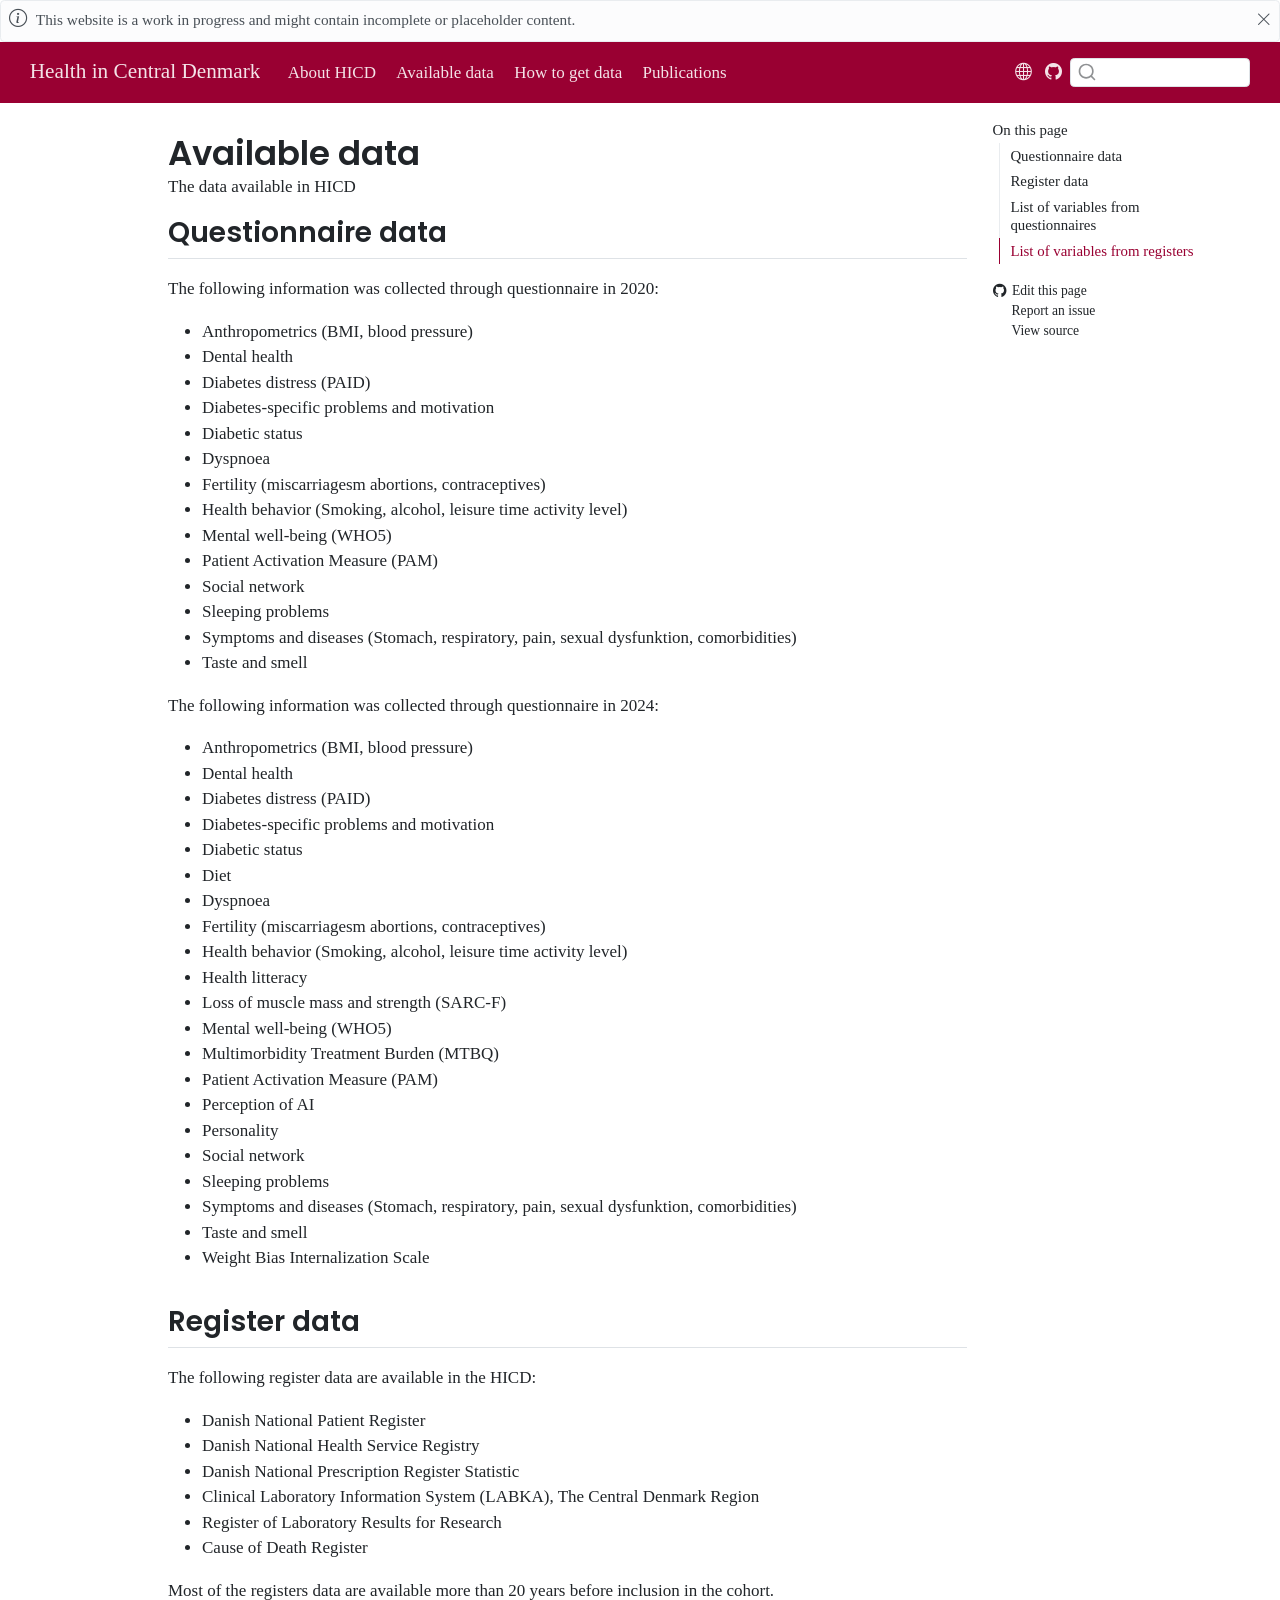
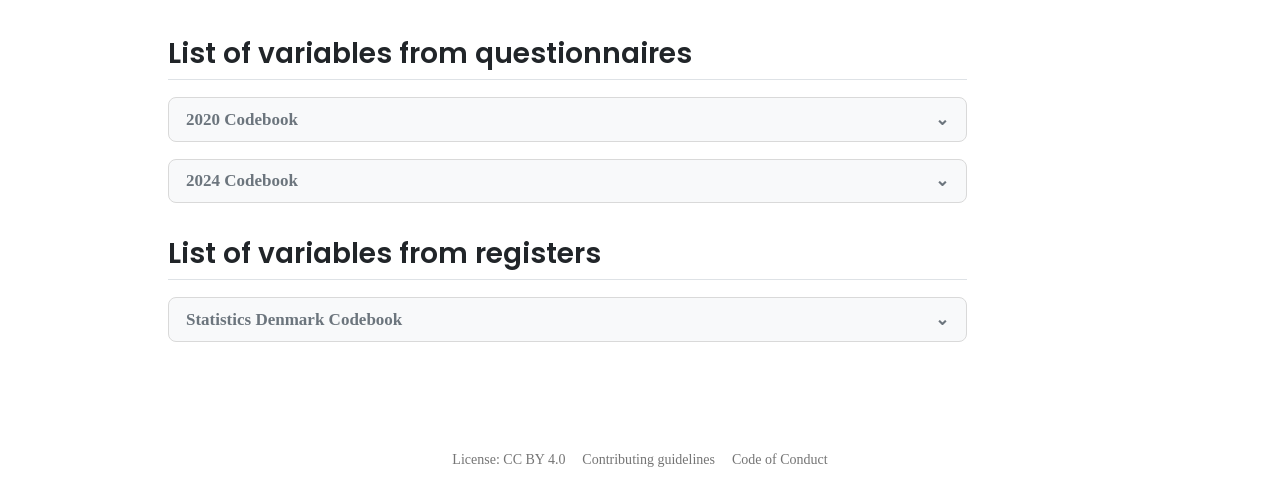
==== commit 19239874: "Built site for gh-pages" ====
--- a/available-data/index.html
+++ b/available-data/index.html
@@ -308,6 +308,30 @@
 .word-break-table td:last-child {
   white-space: nowrap;
 }
+
+/*  =========================
+Only the searchable table 
+ =========================*/
+.custom-details .dataTables_wrapper table {
+  width: 100% !important;
+  table-layout: fixed !important;
+}
+.custom-details .dataTables_wrapper th,
+.custom-details .dataTables_wrapper td {
+  font-size: 0.80rem;
+  padding: 4px 8px;
+  white-space: normal;
+  overflow-wrap: anywhere;
+}
+/* Register, Title, Variable, Label (rest), Period */
+.custom-details .dataTables_wrapper th:nth-child(1),
+.custom-details .dataTables_wrapper td:nth-child(1) { width: 12%; }
+.custom-details .dataTables_wrapper th:nth-child(2),
+.custom-details .dataTables_wrapper td:nth-child(2) { width: 18%; }
+.custom-details .dataTables_wrapper th:nth-child(3),
+.custom-details .dataTables_wrapper td:nth-child(3) { width: 20%; }
+.custom-details .dataTables_wrapper th:nth-child(5),
+.custom-details .dataTables_wrapper td:nth-child(5) { width: 12%; white-space: nowrap; }
 </style>
 <details class="custom-details">
 <summary>
@@ -1677,8 +1701,8 @@
 </tr>
 </tbody>
 </table>
+<div class="line-block"></div>
 </details>
-<div class="line-block"></div>
 <details class="custom-details">
 <summary>
 2024 Codebook
@@ -3077,3399 +3101,13 @@
 <summary>
 Statistics Denmark Codebook
 </summary>
-<table class="caption-top table">
-<colgroup>
-<col style="width: 11%">
-<col style="width: 39%">
-<col style="width: 12%">
-<col style="width: 32%">
-<col style="width: 4%">
-</colgroup>
-<thead>
-<tr class="header">
-<th>Register</th>
-<th>Title</th>
-<th>Variable</th>
-<th>Label</th>
-<th>Period</th>
-</tr>
-</thead>
-<tbody>
-<tr class="odd">
-<td>AKM</td>
-<td>Arbejdsklassifikationsmodulet</td>
-<td>DISCO08_ALLE_INDK</td>
-<td>Fagklassifikation for beskæftigelsesforhold, fra 2010</td>
-<td>2000-2021</td>
-</tr>
-<tr class="even">
-<td>AKM</td>
-<td>Arbejdsklassifikationsmodulet</td>
-<td>DISCO08_ALLE_INDK_13</td>
-<td>Fagkode for væsentligste beskæftigelse i året- fra 2010</td>
-<td>2000-2021</td>
-</tr>
-<tr class="odd">
-<td>AKM</td>
-<td>Arbejdsklassifikationsmodulet</td>
-<td>DISCOALLE_INDK</td>
-<td>Fagklassifikation for beskæftigelsesforhold, fra 1991 TIL 2009</td>
-<td>2000-2021</td>
-</tr>
-<tr class="even">
-<td>AKM</td>
-<td>Arbejdsklassifikationsmodulet</td>
-<td>DISCOTYP</td>
-<td>Kilde til lønmodtager DISCO-koden</td>
-<td>2000-2021</td>
-</tr>
-<tr class="odd">
-<td>AKM</td>
-<td>Arbejdsklassifikationsmodulet</td>
-<td>PNR</td>
-<td>Personnummer</td>
-<td>2000-2021</td>
-</tr>
-<tr class="even">
-<td>AKM</td>
-<td>Arbejdsklassifikationsmodulet</td>
-<td>SOCIO13</td>
-<td>Socioøkonomisk klassifikation version 2013</td>
-<td>2000-2021</td>
-</tr>
-<tr class="odd">
-<td>BEF</td>
-<td>Befolkningen</td>
-<td>AEGTE_ID</td>
-<td>Personnummer Ægtefælle</td>
-<td>2000-2023</td>
-</tr>
-<tr class="even">
-<td>BEF</td>
-<td>Befolkningen</td>
-<td>ALDER</td>
-<td>Alder ultimo året før</td>
-<td>2000-2023</td>
-</tr>
-<tr class="odd">
-<td>BEF</td>
-<td>Befolkningen</td>
-<td>ANTBOERNF</td>
-<td>ANTBOERNF</td>
-<td>2000-2023</td>
-</tr>
-<tr class="even">
-<td>BEF</td>
-<td>Befolkningen</td>
-<td>ANTBOERNH</td>
-<td>ANTBOERNH</td>
-<td>2000-2023</td>
-</tr>
-<tr class="odd">
-<td>BEF</td>
-<td>Befolkningen</td>
-<td>ANTPERSF</td>
-<td>ANTPERSF</td>
-<td>2000-2023</td>
-</tr>
-<tr class="even">
-<td>BEF</td>
-<td>Befolkningen</td>
-<td>ANTPERSH</td>
-<td>ANTPERSH</td>
-<td>2000-2023</td>
-</tr>
-<tr class="odd">
-<td>BEF</td>
-<td>Befolkningen</td>
-<td>CIV_VFRA</td>
-<td>Civilstandsdato</td>
-<td>2000-2023</td>
-</tr>
-<tr class="even">
-<td>BEF</td>
-<td>Befolkningen</td>
-<td>CIVST</td>
-<td>Civilstand</td>
-<td>2000-2023</td>
-</tr>
-<tr class="odd">
-<td>BEF</td>
-<td>Befolkningen</td>
-<td>FAMILIE_ID</td>
-<td>Familiens identificerende nummer.</td>
-<td>2000-2023</td>
-</tr>
-<tr class="even">
-<td>BEF</td>
-<td>Befolkningen</td>
-<td>FAMILIE_TYPE</td>
-<td>Familietype</td>
-<td>2000-2023</td>
-</tr>
-<tr class="odd">
-<td>BEF</td>
-<td>Befolkningen</td>
-<td>FM_MARK</td>
-<td>Forældremarkering</td>
-<td>2000-2023</td>
-</tr>
-<tr class="even">
-<td>BEF</td>
-<td>Befolkningen</td>
-<td>FOED_DAG</td>
-<td>Fødselsdato</td>
-<td>2000-2023</td>
-</tr>
-<tr class="odd">
-<td>BEF</td>
-<td>Befolkningen</td>
-<td>FOEDREG_KODE</td>
-<td>Kode for personens fødselsregistreringssted.</td>
-<td>2000-2023</td>
-</tr>
-<tr class="even">
-<td>BEF</td>
-<td>Befolkningen</td>
-<td>HUSTYPE</td>
-<td>Husstandstype</td>
-<td>2000-2023</td>
-</tr>
-<tr class="odd">
-<td>BEF</td>
-<td>Befolkningen</td>
-<td>IE_TYPE</td>
-<td>Indvandrere, efterkommere , personer med dansk oprindelse</td>
-<td>2000-2023</td>
-</tr>
-<tr class="even">
-<td>BEF</td>
-<td>Befolkningen</td>
-<td>KOEN</td>
-<td>Køn</td>
-<td>2000-2023</td>
-</tr>
-<tr class="odd">
-<td>BEF</td>
-<td>Befolkningen</td>
-<td>KOM</td>
-<td>Kommunekode</td>
-<td>2000-2023</td>
-</tr>
-<tr class="even">
-<td>BEF</td>
-<td>Befolkningen</td>
-<td>OPR_LAND</td>
-<td>Oprindelsesland</td>
-<td>2000-2023</td>
-</tr>
-<tr class="odd">
-<td>BEF</td>
-<td>Befolkningen</td>
-<td>PLADS</td>
-<td>Familiestatus</td>
-<td>2000-2023</td>
-</tr>
-<tr class="even">
-<td>BEF</td>
-<td>Befolkningen</td>
-<td>PNR</td>
-<td>Personnummer</td>
-<td>2000-2023</td>
-</tr>
-<tr class="odd">
-<td>BEF</td>
-<td>Befolkningen</td>
-<td>REG</td>
-<td>Region</td>
-<td>2000-2023</td>
-</tr>
-<tr class="even">
-<td>BEF</td>
-<td>Befolkningen</td>
-<td>STATSB</td>
-<td>Statsborgerskab</td>
-<td>2000-2023</td>
-</tr>
-<tr class="odd">
-<td>DODSAARS</td>
-<td>Dødsårssagsregistret</td>
-<td>CPRTJEK</td>
-<td>CPR-tjek</td>
-<td>2001</td>
-</tr>
-<tr class="even">
-<td>DODSAARS</td>
-<td>Dødsårssagsregistret</td>
-<td>CPRTYPE</td>
-<td>CPR-type</td>
-<td>2001</td>
-</tr>
-<tr class="odd">
-<td>DODSAARS</td>
-<td>Dødsårssagsregistret</td>
-<td>D_DODSDTO</td>
-<td>Dødsdato</td>
-<td>2001</td>
-</tr>
-<tr class="even">
-<td>DODSAARS</td>
-<td>Dødsårssagsregistret</td>
-<td>PNR</td>
-<td>Personnummer</td>
-<td>2001</td>
-</tr>
-<tr class="odd">
-<td>DODSAASG</td>
-<td>Dødsårsagsregister</td>
-<td>C_BOPAMTF07</td>
-<td>C_BOPAMTF07</td>
-<td>2020-2021</td>
-</tr>
-<tr class="even">
-<td>DODSAASG</td>
-<td>Dødsårsagsregister</td>
-<td>C_BOPKOM</td>
-<td>C_BOPKOM</td>
-<td>2020-2021</td>
-</tr>
-<tr class="odd">
-<td>DODSAASG</td>
-<td>Dødsårsagsregister</td>
-<td>C_BOPKOMF07</td>
-<td>C_BOPKOMF07</td>
-<td>2020-2021</td>
-</tr>
-<tr class="even">
-<td>DODSAASG</td>
-<td>Dødsårsagsregister</td>
-<td>C_DOD_1A</td>
-<td>C_DOD_1A</td>
-<td>2020-2021</td>
-</tr>
-<tr class="odd">
-<td>DODSAASG</td>
-<td>Dødsårsagsregister</td>
-<td>C_DOD_1B</td>
-<td>C_DOD_1B</td>
-<td>2020-2021</td>
-</tr>
-<tr class="even">
-<td>DODSAASG</td>
-<td>Dødsårsagsregister</td>
-<td>C_DOD_1C</td>
-<td>C_DOD_1C</td>
-<td>2020-2021</td>
-</tr>
-<tr class="odd">
-<td>DODSAASG</td>
-<td>Dødsårsagsregister</td>
-<td>C_DOD_1D</td>
-<td>C_DOD_1D</td>
-<td>2020-2021</td>
-</tr>
-<tr class="even">
-<td>DODSAASG</td>
-<td>Dødsårsagsregister</td>
-<td>C_DOD_21</td>
-<td>C_DOD_21</td>
-<td>2020-2021</td>
-</tr>
-<tr class="odd">
-<td>DODSAASG</td>
-<td>Dødsårsagsregister</td>
-<td>C_DOD_22</td>
-<td>C_DOD_22</td>
-<td>2020-2021</td>
-</tr>
-<tr class="even">
-<td>DODSAASG</td>
-<td>Dødsårsagsregister</td>
-<td>C_DOD_23</td>
-<td>C_DOD_23</td>
-<td>2020-2021</td>
-</tr>
-<tr class="odd">
-<td>DODSAASG</td>
-<td>Dødsårsagsregister</td>
-<td>C_DOD_24</td>
-<td>C_DOD_24</td>
-<td>2020-2021</td>
-</tr>
-<tr class="even">
-<td>DODSAASG</td>
-<td>Dødsårsagsregister</td>
-<td>C_DOD_25</td>
-<td>C_DOD_25</td>
-<td>2020-2021</td>
-</tr>
-<tr class="odd">
-<td>DODSAASG</td>
-<td>Dødsårsagsregister</td>
-<td>C_DOD_26</td>
-<td>C_DOD_26</td>
-<td>2020-2021</td>
-</tr>
-<tr class="even">
-<td>DODSAASG</td>
-<td>Dødsårsagsregister</td>
-<td>C_DOD_27</td>
-<td>C_DOD_27</td>
-<td>2020-2021</td>
-</tr>
-<tr class="odd">
-<td>DODSAASG</td>
-<td>Dødsårsagsregister</td>
-<td>C_DOD_28</td>
-<td>C_DOD_28</td>
-<td>2020-2021</td>
-</tr>
-<tr class="even">
-<td>DODSAASG</td>
-<td>Dødsårsagsregister</td>
-<td>C_DODKOM</td>
-<td>C_DODKOM</td>
-<td>2020-2021</td>
-</tr>
-<tr class="odd">
-<td>DODSAASG</td>
-<td>Dødsårsagsregister</td>
-<td>C_DODREGION</td>
-<td>C_DODREGION</td>
-<td>2020-2021</td>
-</tr>
-<tr class="even">
-<td>DODSAASG</td>
-<td>Dødsårsagsregister</td>
-<td>C_DODSMAADE</td>
-<td>C_DODSMAADE</td>
-<td>2020-2021</td>
-</tr>
-<tr class="odd">
-<td>DODSAASG</td>
-<td>Dødsårsagsregister</td>
-<td>C_DODSSTED</td>
-<td>C_DODSSTED</td>
-<td>2020-2021</td>
-</tr>
-<tr class="even">
-<td>DODSAASG</td>
-<td>Dødsårsagsregister</td>
-<td>C_DODTILGRUNDL_ACME</td>
-<td>C_DODTILGRUNDL_ACME</td>
-<td>2020-2021</td>
-</tr>
-<tr class="odd">
-<td>DODSAASG</td>
-<td>Dødsårsagsregister</td>
-<td>C_FINDESTED</td>
-<td>C_FINDESTED</td>
-<td>2020-2021</td>
-</tr>
-<tr class="even">
-<td>DODSAASG</td>
-<td>Dødsårsagsregister</td>
-<td>C_HAENDELSESSTED</td>
-<td>C_HAENDELSESSTED</td>
-<td>2020-2021</td>
-</tr>
-<tr class="odd">
-<td>DODSAASG</td>
-<td>Dødsårsagsregister</td>
-<td>C_LAEGEFUNKTION</td>
-<td>C_LAEGEFUNKTION</td>
-<td>2020-2021</td>
-</tr>
-<tr class="even">
-<td>DODSAASG</td>
-<td>Dødsårsagsregister</td>
-<td>C_LISTE14</td>
-<td>C_LISTE14</td>
-<td>2020-2021</td>
-</tr>
-<tr class="odd">
-<td>DODSAASG</td>
-<td>Dødsårsagsregister</td>
-<td>C_LISTE49</td>
-<td>C_LISTE49</td>
-<td>2020-2021</td>
-</tr>
-<tr class="even">
-<td>DODSAASG</td>
-<td>Dødsårsagsregister</td>
-<td>C_LISTEA</td>
-<td>C_LISTEA</td>
-<td>2020-2021</td>
-</tr>
-<tr class="odd">
-<td>DODSAASG</td>
-<td>Dødsårsagsregister</td>
-<td>C_LISTEB</td>
-<td>C_LISTEB</td>
-<td>2020-2021</td>
-</tr>
-<tr class="even">
-<td>DODSAASG</td>
-<td>Dødsårsagsregister</td>
-<td>C_OBDUKTION</td>
-<td>C_OBDUKTION</td>
-<td>2020-2021</td>
-</tr>
-<tr class="odd">
-<td>DODSAASG</td>
-<td>Dødsårsagsregister</td>
-<td>C_OPERATION</td>
-<td>C_OPERATION</td>
-<td>2020-2021</td>
-</tr>
-<tr class="even">
-<td>DODSAASG</td>
-<td>Dødsårsagsregister</td>
-<td>C_PRAECIS_DODSSTED</td>
-<td>C_PRAECIS_DODSSTED</td>
-<td>2020-2021</td>
-</tr>
-<tr class="odd">
-<td>DODSAASG</td>
-<td>Dødsårsagsregister</td>
-<td>C_PRAECIS_FINDESTED</td>
-<td>C_PRAECIS_FINDESTED</td>
-<td>2020-2021</td>
-</tr>
-<tr class="even">
-<td>DODSAASG</td>
-<td>Dødsårsagsregister</td>
-<td>C_REGION</td>
-<td>C_REGION</td>
-<td>2020-2021</td>
-</tr>
-<tr class="odd">
-<td>DODSAASG</td>
-<td>Dødsårsagsregister</td>
-<td>C_SEX</td>
-<td>C_SEX</td>
-<td>2020-2021</td>
-</tr>
-<tr class="even">
-<td>DODSAASG</td>
-<td>Dødsårsagsregister</td>
-<td>CPRTJEK</td>
-<td>CPR-tjek</td>
-<td>2020-2021</td>
-</tr>
-<tr class="odd">
-<td>DODSAASG</td>
-<td>Dødsårsagsregister</td>
-<td>CPRTYPE</td>
-<td>CPR-type</td>
-<td>2020-2021</td>
-</tr>
-<tr class="even">
-<td>DODSAASG</td>
-<td>Dødsårsagsregister</td>
-<td>D_DODSDATO</td>
-<td>D_DODSDATO</td>
-<td>2020-2021</td>
-</tr>
-<tr class="odd">
-<td>DODSAASG</td>
-<td>Dødsårsagsregister</td>
-<td>D_FINDEDATO</td>
-<td>D_FINDEDATO</td>
-<td>2020-2021</td>
-</tr>
-<tr class="even">
-<td>DODSAASG</td>
-<td>Dødsårsagsregister</td>
-<td>D_STATDATO</td>
-<td>D_STATDATO</td>
-<td>2020-2021</td>
-</tr>
-<tr class="odd">
-<td>DODSAASG</td>
-<td>Dødsårsagsregister</td>
-<td>PNR</td>
-<td>K_CPR</td>
-<td>2020-2021</td>
-</tr>
-<tr class="even">
-<td>DODSAASG</td>
-<td>Dødsårsagsregister</td>
-<td>V_ALDER</td>
-<td>V_ALDER</td>
-<td>2020-2021</td>
-</tr>
-<tr class="odd">
-<td>DODSAASG</td>
-<td>Dødsårsagsregister</td>
-<td>AAR</td>
-<td></td>
-<td>2020-2021</td>
-</tr>
-<tr class="even">
-<td>FAIK</td>
-<td>Familieindkomster</td>
-<td>FAMAEKVIVADISP_13</td>
-<td>Ækvivaleret disponibel indkomst for familien</td>
-<td>2020-2021</td>
-</tr>
-<tr class="odd">
-<td>FAIK</td>
-<td>Familieindkomster</td>
-<td>FAMAEKVIVAINDKNETTO</td>
-<td>Ækvivaleret samlet indkomst med nettorenter for familien</td>
-<td>2020-2021</td>
-</tr>
-<tr class="even">
-<td>FAIK</td>
-<td>Familieindkomster</td>
-<td>FAMBOLIGFORM</td>
-<td>Familiens boligform</td>
-<td>2020-2021</td>
-</tr>
-<tr class="odd">
-<td>FAIK</td>
-<td>Familieindkomster</td>
-<td>FAMBOLIGTYPE</td>
-<td>Familiens boligtype</td>
-<td>2020-2021</td>
-</tr>
-<tr class="even">
-<td>FAIK</td>
-<td>Familieindkomster</td>
-<td>FAMDISPONIBEL_13</td>
-<td>Disponibel indkomst</td>
-<td>2020-2021</td>
-</tr>
-<tr class="odd">
-<td>FAIK</td>
-<td>Familieindkomster</td>
-<td>FAMEJENDOMSVURDERING</td>
-<td>Kontant ejendomsværdi</td>
-<td>2020-2021</td>
-</tr>
-<tr class="even">
-<td>FAIK</td>
-<td>Familieindkomster</td>
-<td>FAMFORMUEAKTIVER</td>
-<td>Familiens samlede aktiver</td>
-<td>2020-2021</td>
-</tr>
-<tr class="odd">
-<td>FAIK</td>
-<td>Familieindkomster</td>
-<td>FAMGAELDIALT</td>
-<td>Familiens passiver</td>
-<td>2020-2021</td>
-</tr>
-<tr class="even">
-<td>FAIK</td>
-<td>Familieindkomster</td>
-<td>FAMILIE_ID</td>
-<td>Familie identifikation</td>
-<td>2020-2021</td>
-</tr>
-<tr class="odd">
-<td>FAIK</td>
-<td>Familieindkomster</td>
-<td>FAMINDKOMSTIALT_13</td>
-<td>Indkomst i alt, før skatter mv.</td>
-<td>2020-2021</td>
-</tr>
-<tr class="even">
-<td>FAIK</td>
-<td>Familieindkomster</td>
-<td>FAMKONTANTHJAELP_13</td>
-<td>Kontant hjælp i familien</td>
-<td>2020-2021</td>
-</tr>
-<tr class="odd">
-<td>FAIK</td>
-<td>Familieindkomster</td>
-<td>FAMSOCIOGRUP_13</td>
-<td>socioøkonomiske klassifikation</td>
-<td>2020-2021</td>
-</tr>
-<tr class="even">
-<td>FAIK</td>
-<td>Familieindkomster</td>
-<td>VERSION</td>
-<td>Version</td>
-<td>2020-2021</td>
-</tr>
-<tr class="odd">
-<td>IND</td>
-<td>Indkomst</td>
-<td>DISPON_13</td>
-<td>Indkomst efter skat og renteR</td>
-<td>2020-2021</td>
-</tr>
-<tr class="even">
-<td>IND</td>
-<td>Indkomst</td>
-<td>EFTLOEN</td>
-<td>Efterløn ( fra 2009 ink.l fleksydelse)</td>
-<td>2020-2021</td>
-</tr>
-<tr class="odd">
-<td>IND</td>
-<td>Indkomst</td>
-<td>PERINDKIALT_13</td>
-<td>Personindkomst i alt ekskl. beregnet lejeværdi af egen bolig og før fr</td>
-<td>2020-2021</td>
-</tr>
-<tr class="even">
-<td>IND</td>
-<td>Indkomst</td>
-<td>PERSAMLINKNETRENT_NY</td>
-<td>Samlede indkomster inkl. beregnet lejeværdi fratrukket fradragsberetti</td>
-<td>2020-2021</td>
-</tr>
-<tr class="odd">
-<td>IND</td>
-<td>Indkomst</td>
-<td>PERSONINDK</td>
-<td>Personindkomst i alt uden formueindkomst, og før fradrag af arbejdsmar</td>
-<td>2020-2021</td>
-</tr>
-<tr class="even">
-<td>IND</td>
-<td>Indkomst</td>
-<td>PNR</td>
-<td>Personnummer</td>
-<td>2020-2021</td>
-</tr>
-<tr class="odd">
-<td>LMDB</td>
-<td>Lægemiddeldatabasen</td>
-<td>APK</td>
-<td>Antal pakninger</td>
-<td>1995-2019</td>
-</tr>
-<tr class="even">
-<td>LMDB</td>
-<td>Lægemiddeldatabasen</td>
-<td>ATC</td>
-<td>ATC-kode detaljeret (s)</td>
-<td>1995-2019</td>
-</tr>
-<tr class="odd">
-<td>LMDB</td>
-<td>Lægemiddeldatabasen</td>
-<td>DOSFORM</td>
-<td>Lægemiddelform (s)</td>
-<td>1995-2019</td>
-</tr>
-<tr class="even">
-<td>LMDB</td>
-<td>Lægemiddeldatabasen</td>
-<td>DOSO</td>
-<td>Doseringskode</td>
-<td>1995-2019</td>
-</tr>
-<tr class="odd">
-<td>LMDB</td>
-<td>Lægemiddeldatabasen</td>
-<td>EKSD</td>
-<td>Ekspeditionsdato</td>
-<td>1995-2019</td>
-</tr>
-<tr class="even">
-<td>LMDB</td>
-<td>Lægemiddeldatabasen</td>
-<td>EKST</td>
-<td>Ekspeditionstype</td>
-<td>1995-2019</td>
-</tr>
-<tr class="odd">
-<td>LMDB</td>
-<td>Lægemiddeldatabasen</td>
-<td>INDO</td>
-<td>Indikationskode</td>
-<td>1995-2019</td>
-</tr>
-<tr class="even">
-<td>LMDB</td>
-<td>Lægemiddeldatabasen</td>
-<td>NAME</td>
-<td>Lægemidlets navn (Store bogstaver) (s)</td>
-<td>1995-2019</td>
-</tr>
-<tr class="odd">
-<td>LMDB</td>
-<td>Lægemiddeldatabasen</td>
-<td>PACKSIZE</td>
-<td>Numerisk pakningsstørrelse (s)</td>
-<td>1995-2019</td>
-</tr>
-<tr class="even">
-<td>LMDB</td>
-<td>Lægemiddeldatabasen</td>
-<td>PATT</td>
-<td>Patienttype</td>
-<td>1995-2019</td>
-</tr>
-<tr class="odd">
-<td>LMDB</td>
-<td>Lægemiddeldatabasen</td>
-<td>PNR12</td>
-<td>CPR-nummer</td>
-<td>1995-2019</td>
-</tr>
-<tr class="even">
-<td>LMDB</td>
-<td>Lægemiddeldatabasen</td>
-<td>STRENG</td>
-<td>Styrke, klartekst (s)</td>
-<td>1995-2019</td>
-</tr>
-<tr class="odd">
-<td>LMDB</td>
-<td>Lægemiddeldatabasen</td>
-<td>STRNUM</td>
-<td>Styrke, numerisk (s)</td>
-<td>1995-2019</td>
-</tr>
-<tr class="even">
-<td>LMDB</td>
-<td>Lægemiddeldatabasen</td>
-<td>STRUNIT</td>
-<td>Enhed til numerisk styrke (s)</td>
-<td>1995-2019</td>
-</tr>
-<tr class="odd">
-<td>LMDB</td>
-<td>Lægemiddeldatabasen</td>
-<td>VOLTYPECODE</td>
-<td></td>
-<td>1995-2019</td>
-</tr>
-<tr class="even">
-<td>LMDB</td>
-<td>Lægemiddeldatabasen</td>
-<td>VOLTYPETXT</td>
-<td></td>
-<td>1995-2019</td>
-</tr>
-<tr class="odd">
-<td>LMDB</td>
-<td>Lægemiddeldatabasen</td>
-<td>VOLUME</td>
-<td>Volume</td>
-<td>1995-2019</td>
-</tr>
-<tr class="even">
-<td>LPR_ADM</td>
-<td>Landspatientregistret - administrative oplysninger</td>
-<td>C_ADIAG</td>
-<td>Aktionsdiagnose</td>
-<td>1994-2019</td>
-</tr>
-<tr class="odd">
-<td>LPR_ADM</td>
-<td>Landspatientregistret - administrative oplysninger</td>
-<td>C_AFD</td>
-<td>Afdelingskode</td>
-<td>1994-2019</td>
-</tr>
-<tr class="even">
-<td>LPR_ADM</td>
-<td>Landspatientregistret - administrative oplysninger</td>
-<td>C_AMT</td>
-<td>Amt</td>
-<td>1994-2019</td>
-</tr>
-<tr class="odd">
-<td>LPR_ADM</td>
-<td>Landspatientregistret - administrative oplysninger</td>
-<td>C_BLOK</td>
-<td>Inddeling af speciale i blokke</td>
-<td>1994-2019</td>
-</tr>
-<tr class="even">
-<td>LPR_ADM</td>
-<td>Landspatientregistret - administrative oplysninger</td>
-<td>C_HAFD</td>
-<td>Henvisende afdeling</td>
-<td>1994-2019</td>
-</tr>
-<tr class="odd">
-<td>LPR_ADM</td>
-<td>Landspatientregistret - administrative oplysninger</td>
-<td>C_HENM</td>
-<td>Henvisningsmåde</td>
-<td>1994-2019</td>
-</tr>
-<tr class="even">
-<td>LPR_ADM</td>
-<td>Landspatientregistret - administrative oplysninger</td>
-<td>C_HSGH</td>
-<td>Henvisende sygehus</td>
-<td>1994-2019</td>
-</tr>
-<tr class="odd">
-<td>LPR_ADM</td>
-<td>Landspatientregistret - administrative oplysninger</td>
-<td>C_INDM</td>
-<td>Indlæggelsesmåde</td>
-<td>1994-2019</td>
-</tr>
-<tr class="even">
-<td>LPR_ADM</td>
-<td>Landspatientregistret - administrative oplysninger</td>
-<td>C_KOM</td>
-<td>Kommune</td>
-<td>1994-2019</td>
-</tr>
-<tr class="odd">
-<td>LPR_ADM</td>
-<td>Landspatientregistret - administrative oplysninger</td>
-<td>C_KONTAARS</td>
-<td>Kontaktårsag</td>
-<td>1994-2019</td>
-</tr>
-<tr class="even">
-<td>LPR_ADM</td>
-<td>Landspatientregistret - administrative oplysninger</td>
-<td>C_NYAFD</td>
-<td></td>
-<td>1994-2019</td>
-</tr>
-<tr class="odd">
-<td>LPR_ADM</td>
-<td>Landspatientregistret - administrative oplysninger</td>
-<td>C_PATTYPE</td>
-<td>Patienttype</td>
-<td>1994-2019</td>
-</tr>
-<tr class="even">
-<td>LPR_ADM</td>
-<td>Landspatientregistret - administrative oplysninger</td>
-<td>C_SEX</td>
-<td>Køn</td>
-<td>1994-2019</td>
-</tr>
-<tr class="odd">
-<td>LPR_ADM</td>
-<td>Landspatientregistret - administrative oplysninger</td>
-<td>C_SGH</td>
-<td>Sygehus</td>
-<td>1994-2019</td>
-</tr>
-<tr class="even">
-<td>LPR_ADM</td>
-<td>Landspatientregistret - administrative oplysninger</td>
-<td>C_SGHAMT</td>
-<td>Sygehusamt</td>
-<td>1994-2019</td>
-</tr>
-<tr class="odd">
-<td>LPR_ADM</td>
-<td>Landspatientregistret - administrative oplysninger</td>
-<td>C_SPEC</td>
-<td>Specialekode</td>
-<td>1994-2019</td>
-</tr>
-<tr class="even">
-<td>LPR_ADM</td>
-<td>Landspatientregistret - administrative oplysninger</td>
-<td>C_UDM</td>
-<td>Udskrivningsmåde</td>
-<td>1994-2019</td>
-</tr>
-<tr class="odd">
-<td>LPR_ADM</td>
-<td>Landspatientregistret - administrative oplysninger</td>
-<td>CPRTJEK</td>
-<td>CPR-tjek</td>
-<td>1994-2019</td>
-</tr>
-<tr class="even">
-<td>LPR_ADM</td>
-<td>Landspatientregistret - administrative oplysninger</td>
-<td>CPRTYPE</td>
-<td>CPR-type</td>
-<td>1994-2019</td>
-</tr>
-<tr class="odd">
-<td>LPR_ADM</td>
-<td>Landspatientregistret - administrative oplysninger</td>
-<td>D_EBHDTO</td>
-<td>Data for endelig behandling (Variabel udgået efter 31.12.2003)</td>
-<td>1994-2019</td>
-</tr>
-<tr class="even">
-<td>LPR_ADM</td>
-<td>Landspatientregistret - administrative oplysninger</td>
-<td>D_FUSDTO</td>
-<td>Dato for forundersøgelse (Variabel udgået efter 31.12.2003)</td>
-<td>1994-2019</td>
-</tr>
-<tr class="odd">
-<td>LPR_ADM</td>
-<td>Landspatientregistret - administrative oplysninger</td>
-<td>D_HENDTO</td>
-<td>Henvisningsdato</td>
-<td>1994-2019</td>
-</tr>
-<tr class="even">
-<td>LPR_ADM</td>
-<td>Landspatientregistret - administrative oplysninger</td>
-<td>D_INDDTO</td>
-<td>Indlæggelsesdato</td>
-<td>1994-2019</td>
-</tr>
-<tr class="odd">
-<td>LPR_ADM</td>
-<td>Landspatientregistret - administrative oplysninger</td>
-<td>D_OPDATDTO</td>
-<td>Intern dato for opdatering af kontakten</td>
-<td>1994-2019</td>
-</tr>
-<tr class="even">
-<td>LPR_ADM</td>
-<td>Landspatientregistret - administrative oplysninger</td>
-<td>D_UDDTO</td>
-<td>Udskrivningsdato</td>
-<td>1994-2019</td>
-</tr>
-<tr class="odd">
-<td>LPR_ADM</td>
-<td>Landspatientregistret - administrative oplysninger</td>
-<td>K_AFD</td>
-<td>Afdelingskode</td>
-<td>1994-2019</td>
-</tr>
-<tr class="even">
-<td>LPR_ADM</td>
-<td>Landspatientregistret - administrative oplysninger</td>
-<td>LEVERANCEDATO</td>
-<td>DST leverancedato</td>
-<td>1994-2019</td>
-</tr>
-<tr class="odd">
-<td>LPR_ADM</td>
-<td>Landspatientregistret - administrative oplysninger</td>
-<td>PNR</td>
-<td>Personnummer</td>
-<td>1994-2019</td>
-</tr>
-<tr class="even">
-<td>LPR_ADM</td>
-<td>Landspatientregistret - administrative oplysninger</td>
-<td>RECNUM</td>
-<td>LPR-identnummer</td>
-<td>1994-2019</td>
-</tr>
-<tr class="odd">
-<td>LPR_ADM</td>
-<td>Landspatientregistret - administrative oplysninger</td>
-<td>V_ALDDG</td>
-<td>Alder i dage ved kontaktens start</td>
-<td>1994-2019</td>
-</tr>
-<tr class="even">
-<td>LPR_ADM</td>
-<td>Landspatientregistret - administrative oplysninger</td>
-<td>V_ALDER</td>
-<td>Alder i år ved kontaktens start</td>
-<td>1994-2019</td>
-</tr>
-<tr class="odd">
-<td>LPR_ADM</td>
-<td>Landspatientregistret - administrative oplysninger</td>
-<td>V_ALDMDR</td>
-<td>Alder i måneder ved kontaktens start</td>
-<td>1994-2019</td>
-</tr>
-<tr class="even">
-<td>LPR_ADM</td>
-<td>Landspatientregistret - administrative oplysninger</td>
-<td>V_BEHDAGE</td>
-<td>Behandlingsdage (Variabel udgået efter 31.12.2001)</td>
-<td>1994-2019</td>
-</tr>
-<tr class="odd">
-<td>LPR_ADM</td>
-<td>Landspatientregistret - administrative oplysninger</td>
-<td>V_INDMINUT</td>
-<td>Indlæggelsminut</td>
-<td>1994-2019</td>
-</tr>
-<tr class="even">
-<td>LPR_ADM</td>
-<td>Landspatientregistret - administrative oplysninger</td>
-<td>V_INDTIME</td>
-<td>Indlæggelsestidspunkt</td>
-<td>1994-2019</td>
-</tr>
-<tr class="odd">
-<td>LPR_ADM</td>
-<td>Landspatientregistret - administrative oplysninger</td>
-<td>V_SENGDAGE</td>
-<td>Sengedage</td>
-<td>1994-2019</td>
-</tr>
-<tr class="even">
-<td>LPR_ADM</td>
-<td>Landspatientregistret - administrative oplysninger</td>
-<td>V_UDTIME</td>
-<td>Udskrivningstime</td>
-<td>1994-2019</td>
-</tr>
-<tr class="odd">
-<td>LPR_ADM</td>
-<td>Landspatientregistret - administrative oplysninger</td>
-<td>VERSION</td>
-<td>DST Version</td>
-<td>1994-2019</td>
-</tr>
-<tr class="even">
-<td>LPR_BES</td>
-<td>Landspatientregistret - ambulante besøgsdatoer</td>
-<td>D_AMBDTO</td>
-<td>Dato for ambulantbesøg</td>
-<td>1994-2019</td>
-</tr>
-<tr class="odd">
-<td>LPR_BES</td>
-<td>Landspatientregistret - ambulante besøgsdatoer</td>
-<td>LEVERANCEDATO</td>
-<td>DST leverancedato</td>
-<td>1994-2019</td>
-</tr>
-<tr class="even">
-<td>LPR_BES</td>
-<td>Landspatientregistret - ambulante besøgsdatoer</td>
-<td>RECNUM</td>
-<td>LPR-identnummer</td>
-<td>1994-2019</td>
-</tr>
-<tr class="odd">
-<td>LPR_BES</td>
-<td>Landspatientregistret - ambulante besøgsdatoer</td>
-<td>VERSION</td>
-<td>DST Version</td>
-<td>1994-2019</td>
-</tr>
-<tr class="even">
-<td>LPR_DIAG</td>
-<td>Landspatientregistret - diagnoser</td>
-<td>C_DIAG</td>
-<td>Diagnosekode</td>
-<td>1994-2019</td>
-</tr>
-<tr class="odd">
-<td>LPR_DIAG</td>
-<td>Landspatientregistret - diagnoser</td>
-<td>C_DIAGMOD</td>
-<td>Diagnosemodifikation</td>
-<td>1994-2019</td>
-</tr>
-<tr class="even">
-<td>LPR_DIAG</td>
-<td>Landspatientregistret - diagnoser</td>
-<td>C_DIAGTYPE</td>
-<td>Diagnosetype</td>
-<td>1994-2019</td>
-</tr>
-<tr class="odd">
-<td>LPR_DIAG</td>
-<td>Landspatientregistret - diagnoser</td>
-<td>C_TILDIAG</td>
-<td>Tillægsdiagnose</td>
-<td>1994-2019</td>
-</tr>
-<tr class="even">
-<td>LPR_DIAG</td>
-<td>Landspatientregistret - diagnoser</td>
-<td>LEVERANCEDATO</td>
-<td>DST leverancedato</td>
-<td>1994-2019</td>
-</tr>
-<tr class="odd">
-<td>LPR_DIAG</td>
-<td>Landspatientregistret - diagnoser</td>
-<td>RECNUM</td>
-<td>LPR-identnummer</td>
-<td>1994-2019</td>
-</tr>
-<tr class="even">
-<td>LPR_DIAG</td>
-<td>Landspatientregistret - diagnoser</td>
-<td>VERSION</td>
-<td>DST Version</td>
-<td>1994-2019</td>
-</tr>
-<tr class="odd">
-<td>LPR_F_DIAGNOSER</td>
-<td>Landspatientregistret (LPR3) - Oplysninger om diagnoser</td>
-<td>DIAGNOSEKODE</td>
-<td>diagnosekode</td>
-<td>2021-2022</td>
-</tr>
-<tr class="even">
-<td>LPR_F_DIAGNOSER</td>
-<td>Landspatientregistret (LPR3) - Oplysninger om diagnoser</td>
-<td>DIAGNOSEKODE_PARENT</td>
-<td>diagnosekode_parent</td>
-<td>2021-2022</td>
-</tr>
-<tr class="odd">
-<td>LPR_F_DIAGNOSER</td>
-<td>Landspatientregistret (LPR3) - Oplysninger om diagnoser</td>
-<td>DIAGNOSETYPE</td>
-<td>diagnosetype</td>
-<td>2021-2022</td>
-</tr>
-<tr class="even">
-<td>LPR_F_DIAGNOSER</td>
-<td>Landspatientregistret (LPR3) - Oplysninger om diagnoser</td>
-<td>DIAGNOSETYPE_PARENT</td>
-<td>diagnosetype_parent</td>
-<td>2021-2022</td>
-</tr>
-<tr class="odd">
-<td>LPR_F_DIAGNOSER</td>
-<td>Landspatientregistret (LPR3) - Oplysninger om diagnoser</td>
-<td>DW_EK_KONTAKT</td>
-<td>INGEN LABEL</td>
-<td>2021-2022</td>
-</tr>
-<tr class="even">
-<td>LPR_F_DIAGNOSER</td>
-<td>Landspatientregistret (LPR3) - Oplysninger om diagnoser</td>
-<td>SENERE_AFKRAEFTET</td>
-<td>senere_afkraeftet</td>
-<td>2021-2022</td>
-</tr>
-<tr class="odd">
-<td>LPR_F_FORLOEB</td>
-<td>Landspatientregistret (LPR3) - Oplysninger om forløb</td>
-<td>AFSLUTNINGSMAADE</td>
-<td>afslutningsmaade</td>
-<td>2021-2022</td>
-</tr>
-<tr class="even">
-<td>LPR_F_FORLOEB</td>
-<td>Landspatientregistret (LPR3) - Oplysninger om forløb</td>
-<td>ALDER_DAGE_SLUT</td>
-<td>alder_dage_slut</td>
-<td>2021-2022</td>
-</tr>
-<tr class="odd">
-<td>LPR_F_FORLOEB</td>
-<td>Landspatientregistret (LPR3) - Oplysninger om forløb</td>
-<td>ALDER_DAGE_START</td>
-<td>alder_dage_start</td>
-<td>2021-2022</td>
-</tr>
-<tr class="even">
-<td>LPR_F_FORLOEB</td>
-<td>Landspatientregistret (LPR3) - Oplysninger om forløb</td>
-<td>ALDER_SLUT</td>
-<td>alder_slut</td>
-<td>2021-2022</td>
-</tr>
-<tr class="odd">
-<td>LPR_F_FORLOEB</td>
-<td>Landspatientregistret (LPR3) - Oplysninger om forløb</td>
-<td>ALDER_START</td>
-<td>alder_start</td>
-<td>2021-2022</td>
-</tr>
-<tr class="even">
-<td>LPR_F_FORLOEB</td>
-<td>Landspatientregistret (LPR3) - Oplysninger om forløb</td>
-<td>DATO_HENVISNING</td>
-<td>dato_henvisning</td>
-<td>2021-2022</td>
-</tr>
-<tr class="odd">
-<td>LPR_F_FORLOEB</td>
-<td>Landspatientregistret (LPR3) - Oplysninger om forløb</td>
-<td>DATO_INDBERETNING</td>
-<td>dato_indberetning</td>
-<td>2021-2022</td>
-</tr>
-<tr class="even">
-<td>LPR_F_FORLOEB</td>
-<td>Landspatientregistret (LPR3) - Oplysninger om forløb</td>
-<td>DATO_SLUT</td>
-<td>dato_slut</td>
-<td>2021-2022</td>
-</tr>
-<tr class="odd">
-<td>LPR_F_FORLOEB</td>
-<td>Landspatientregistret (LPR3) - Oplysninger om forløb</td>
-<td>DATO_START</td>
-<td>dato_start</td>
-<td>2021-2022</td>
-</tr>
-<tr class="even">
-<td>LPR_F_FORLOEB</td>
-<td>Landspatientregistret (LPR3) - Oplysninger om forløb</td>
-<td>DW_EK_FORLOEB</td>
-<td>INGEN LABEL</td>
-<td>2021-2022</td>
-</tr>
-<tr class="odd">
-<td>LPR_F_FORLOEB</td>
-<td>Landspatientregistret (LPR3) - Oplysninger om forløb</td>
-<td>DW_EK_HELBREDSFORLOEB</td>
-<td>INGEN LABEL</td>
-<td>2021-2022</td>
-</tr>
-<tr class="even">
-<td>LPR_F_FORLOEB</td>
-<td>Landspatientregistret (LPR3) - Oplysninger om forløb</td>
-<td>ENHEDSTYPE_ANS</td>
-<td>enhedstype_ans</td>
-<td>2021-2022</td>
-</tr>
-<tr class="odd">
-<td>LPR_F_FORLOEB</td>
-<td>Landspatientregistret (LPR3) - Oplysninger om forløb</td>
-<td>ENHEDSTYPE_HEN</td>
-<td>enhedstype_hen</td>
-<td>2021-2022</td>
-</tr>
-<tr class="even">
-<td>LPR_F_FORLOEB</td>
-<td>Landspatientregistret (LPR3) - Oplysninger om forløb</td>
-<td>ENHEDSTYPE_IND</td>
-<td>enhedstype_ind</td>
-<td>2021-2022</td>
-</tr>
-<tr class="odd">
-<td>LPR_F_FORLOEB</td>
-<td>Landspatientregistret (LPR3) - Oplysninger om forløb</td>
-<td>FORLOEBLABEL</td>
-<td>forloeblabel</td>
-<td>2021-2022</td>
-</tr>
-<tr class="even">
-<td>LPR_F_FORLOEB</td>
-<td>Landspatientregistret (LPR3) - Oplysninger om forløb</td>
-<td>HENVISNING_FRITVALG</td>
-<td>henvisning_fritvalg</td>
-<td>2021-2022</td>
-</tr>
-<tr class="odd">
-<td>LPR_F_FORLOEB</td>
-<td>Landspatientregistret (LPR3) - Oplysninger om forløb</td>
-<td>HENVISNINGSMAADE</td>
-<td>henvisningsmaade</td>
-<td>2021-2022</td>
-</tr>
-<tr class="even">
-<td>LPR_F_FORLOEB</td>
-<td>Landspatientregistret (LPR3) - Oplysninger om forløb</td>
-<td>HENVISNINGSAARSAG</td>
-<td>henvisningsaarsag</td>
-<td>2021-2022</td>
-</tr>
-<tr class="odd">
-<td>LPR_F_FORLOEB</td>
-<td>Landspatientregistret (LPR3) - Oplysninger om forløb</td>
-<td>HOVEDSPECIALE_ANS</td>
-<td>hovedspeciale_ans</td>
-<td>2021-2022</td>
-</tr>
-<tr class="even">
-<td>LPR_F_FORLOEB</td>
-<td>Landspatientregistret (LPR3) - Oplysninger om forløb</td>
-<td>HOVEDSPECIALE_HEN</td>
-<td>hovedspeciale_hen</td>
-<td>2021-2022</td>
-</tr>
-<tr class="odd">
-<td>LPR_F_FORLOEB</td>
-<td>Landspatientregistret (LPR3) - Oplysninger om forløb</td>
-<td>HOVEDSPECIALE_IND</td>
-<td>hovedspeciale_ind</td>
-<td>2021-2022</td>
-</tr>
-<tr class="even">
-<td>LPR_F_FORLOEB</td>
-<td>Landspatientregistret (LPR3) - Oplysninger om forløb</td>
-<td>KOEN</td>
-<td>koen</td>
-<td>2021-2022</td>
-</tr>
-<tr class="odd">
-<td>LPR_F_FORLOEB</td>
-<td>Landspatientregistret (LPR3) - Oplysninger om forløb</td>
-<td>LPR_ENTITY_ID</td>
-<td>lpr_entity_id</td>
-<td>2021-2022</td>
-</tr>
-<tr class="even">
-<td>LPR_F_FORLOEB</td>
-<td>Landspatientregistret (LPR3) - Oplysninger om forløb</td>
-<td>PNR</td>
-<td>INGEN LABEL</td>
-<td>2021-2022</td>
-</tr>
-<tr class="odd">
-<td>LPR_F_FORLOEB</td>
-<td>Landspatientregistret (LPR3) - Oplysninger om forløb</td>
-<td>REGION_ANS</td>
-<td>region_ans</td>
-<td>2021-2022</td>
-</tr>
-<tr class="even">
-<td>LPR_F_FORLOEB</td>
-<td>Landspatientregistret (LPR3) - Oplysninger om forløb</td>
-<td>REGION_HEN</td>
-<td>region_hen</td>
-<td>2021-2022</td>
-</tr>
-<tr class="odd">
-<td>LPR_F_FORLOEB</td>
-<td>Landspatientregistret (LPR3) - Oplysninger om forløb</td>
-<td>REGION_IND</td>
-<td>region_ind</td>
-<td>2021-2022</td>
-</tr>
-<tr class="even">
-<td>LPR_F_FORLOEB</td>
-<td>Landspatientregistret (LPR3) - Oplysninger om forløb</td>
-<td>SHAK_AFD_ANS</td>
-<td>shak_afd_ans</td>
-<td>2021-2022</td>
-</tr>
-<tr class="odd">
-<td>LPR_F_FORLOEB</td>
-<td>Landspatientregistret (LPR3) - Oplysninger om forløb</td>
-<td>SHAK_AFD_HEN</td>
-<td>shak_afd_hen</td>
-<td>2021-2022</td>
-</tr>
-<tr class="even">
-<td>LPR_F_FORLOEB</td>
-<td>Landspatientregistret (LPR3) - Oplysninger om forløb</td>
-<td>SHAK_AFD_IND</td>
-<td>shak_afd_ind</td>
-<td>2021-2022</td>
-</tr>
-<tr class="odd">
-<td>LPR_F_FORLOEB</td>
-<td>Landspatientregistret (LPR3) - Oplysninger om forløb</td>
-<td>SHAK_AFS_ANS</td>
-<td>shak_afs_ans</td>
-<td>2021-2022</td>
-</tr>
-<tr class="even">
-<td>LPR_F_FORLOEB</td>
-<td>Landspatientregistret (LPR3) - Oplysninger om forløb</td>
-<td>SHAK_AFS_HEN</td>
-<td>shak_afs_hen</td>
-<td>2021-2022</td>
-</tr>
-<tr class="odd">
-<td>LPR_F_FORLOEB</td>
-<td>Landspatientregistret (LPR3) - Oplysninger om forløb</td>
-<td>SHAK_AFS_IND</td>
-<td>shak_afs_ind</td>
-<td>2021-2022</td>
-</tr>
-<tr class="even">
-<td>LPR_F_FORLOEB</td>
-<td>Landspatientregistret (LPR3) - Oplysninger om forløb</td>
-<td>SHAK_SGH_ANS</td>
-<td>shak_sgh_ans</td>
-<td>2021-2022</td>
-</tr>
-<tr class="odd">
-<td>LPR_F_FORLOEB</td>
-<td>Landspatientregistret (LPR3) - Oplysninger om forløb</td>
-<td>SHAK_SGH_HEN</td>
-<td>shak_sgh_hen</td>
-<td>2021-2022</td>
-</tr>
-<tr class="even">
-<td>LPR_F_FORLOEB</td>
-<td>Landspatientregistret (LPR3) - Oplysninger om forløb</td>
-<td>SHAK_SGH_IND</td>
-<td>shak_sgh_ind</td>
-<td>2021-2022</td>
-</tr>
-<tr class="odd">
-<td>LPR_F_FORLOEB</td>
-<td>Landspatientregistret (LPR3) - Oplysninger om forløb</td>
-<td>SORENHED_ANS</td>
-<td>INGEN LABEL</td>
-<td>2021-2022</td>
-</tr>
-<tr class="even">
-<td>LPR_F_FORLOEB</td>
-<td>Landspatientregistret (LPR3) - Oplysninger om forløb</td>
-<td>SORENHED_HEN</td>
-<td>INGEN LABEL</td>
-<td>2021-2022</td>
-</tr>
-<tr class="odd">
-<td>LPR_F_FORLOEB</td>
-<td>Landspatientregistret (LPR3) - Oplysninger om forløb</td>
-<td>SORENHED_IND</td>
-<td>INGEN LABEL</td>
-<td>2021-2022</td>
-</tr>
-<tr class="even">
-<td>LPR_F_FORLOEB</td>
-<td>Landspatientregistret (LPR3) - Oplysninger om forløb</td>
-<td>TIDSPUNKT_HENVISNING</td>
-<td>tidspunkt_henvisning</td>
-<td>2021-2022</td>
-</tr>
-<tr class="odd">
-<td>LPR_F_FORLOEB</td>
-<td>Landspatientregistret (LPR3) - Oplysninger om forløb</td>
-<td>TIDSPUNKT_INDBERETNING</td>
-<td>tidspunkt_indberetning</td>
-<td>2021-2022</td>
-</tr>
-<tr class="even">
-<td>LPR_F_FORLOEB</td>
-<td>Landspatientregistret (LPR3) - Oplysninger om forløb</td>
-<td>TIDSPUNKT_SLUT</td>
-<td>tidspunkt_slut</td>
-<td>2021-2022</td>
-</tr>
-<tr class="odd">
-<td>LPR_F_FORLOEB</td>
-<td>Landspatientregistret (LPR3) - Oplysninger om forløb</td>
-<td>TIDSPUNKT_START</td>
-<td>tidspunkt_start</td>
-<td>2021-2022</td>
-</tr>
-<tr class="even">
-<td>LPR_F_HENVISNING_TILLAEG</td>
-<td>Landspatientregistret (LPR3) - Oplysninger om tillægskoder til henvisningsårsager</td>
-<td></td>
-<td></td>
-<td>2021</td>
-</tr>
-<tr class="odd">
-<td>LPR_F_HENVISNING_TILLAEG</td>
-<td>Landspatientregistret (LPR3) - Oplysninger om tillægskoder til henvisningsårsager</td>
-<td>DW_EK_FORLOEB</td>
-<td>INGEN LABEL</td>
-<td>2021</td>
-</tr>
-<tr class="even">
-<td>LPR_F_HENVISNING_TILLAEG</td>
-<td>Landspatientregistret (LPR3) - Oplysninger om tillægskoder til henvisningsårsager</td>
-<td>TILLAEGSKODE</td>
-<td>tillaegskode</td>
-<td>2021</td>
-</tr>
-<tr class="odd">
-<td>LPR_F_KONTAKTER</td>
-<td>Landspatientregistret (LPR3) - Oplysninger om kontakter</td>
-<td>AKTIONSDIAGNOSE</td>
-<td>aktionsdiagnose</td>
-<td>2021-2022</td>
-</tr>
-<tr class="even">
-<td>LPR_F_KONTAKTER</td>
-<td>Landspatientregistret (LPR3) - Oplysninger om kontakter</td>
-<td>ALDER_DAGE_SLUT</td>
-<td>alder_dage_slut</td>
-<td>2021-2022</td>
-</tr>
-<tr class="odd">
-<td>LPR_F_KONTAKTER</td>
-<td>Landspatientregistret (LPR3) - Oplysninger om kontakter</td>
-<td>ALDER_DAGE_START</td>
-<td>alder_dage_start</td>
-<td>2021-2022</td>
-</tr>
-<tr class="even">
-<td>LPR_F_KONTAKTER</td>
-<td>Landspatientregistret (LPR3) - Oplysninger om kontakter</td>
-<td>ALDER_SLUT</td>
-<td>alder_slut</td>
-<td>2021-2022</td>
-</tr>
-<tr class="odd">
-<td>LPR_F_KONTAKTER</td>
-<td>Landspatientregistret (LPR3) - Oplysninger om kontakter</td>
-<td>ALDER_START</td>
-<td>alder_start</td>
-<td>2021-2022</td>
-</tr>
-<tr class="even">
-<td>LPR_F_KONTAKTER</td>
-<td>Landspatientregistret (LPR3) - Oplysninger om kontakter</td>
-<td>DATO_BEHANDLING_START</td>
-<td>dato_behandling_start</td>
-<td>2021-2022</td>
-</tr>
-<tr class="odd">
-<td>LPR_F_KONTAKTER</td>
-<td>Landspatientregistret (LPR3) - Oplysninger om kontakter</td>
-<td>DATO_HENVISNING</td>
-<td>dato_henvisning</td>
-<td>2021-2022</td>
-</tr>
-<tr class="even">
-<td>LPR_F_KONTAKTER</td>
-<td>Landspatientregistret (LPR3) - Oplysninger om kontakter</td>
-<td>DATO_INDBERETNING</td>
-<td>dato_indberetning</td>
-<td>2021-2022</td>
-</tr>
-<tr class="odd">
-<td>LPR_F_KONTAKTER</td>
-<td>Landspatientregistret (LPR3) - Oplysninger om kontakter</td>
-<td>DATO_SLUT</td>
-<td>dato_slut</td>
-<td>2021-2022</td>
-</tr>
-<tr class="even">
-<td>LPR_F_KONTAKTER</td>
-<td>Landspatientregistret (LPR3) - Oplysninger om kontakter</td>
-<td>DATO_START</td>
-<td>dato_start</td>
-<td>2021-2022</td>
-</tr>
-<tr class="odd">
-<td>LPR_F_KONTAKTER</td>
-<td>Landspatientregistret (LPR3) - Oplysninger om kontakter</td>
-<td>DW_EK_FORLOEB</td>
-<td>INGEN LABEL</td>
-<td>2021-2022</td>
-</tr>
-<tr class="even">
-<td>LPR_F_KONTAKTER</td>
-<td>Landspatientregistret (LPR3) - Oplysninger om kontakter</td>
-<td>DW_EK_KONTAKT</td>
-<td>INGEN LABEL</td>
-<td>2021-2022</td>
-</tr>
-<tr class="odd">
-<td>LPR_F_KONTAKTER</td>
-<td>Landspatientregistret (LPR3) - Oplysninger om kontakter</td>
-<td>ENHEDSTYPE_ANS</td>
-<td>enhedstype_ans</td>
-<td>2021-2022</td>
-</tr>
-<tr class="even">
-<td>LPR_F_KONTAKTER</td>
-<td>Landspatientregistret (LPR3) - Oplysninger om kontakter</td>
-<td>ENHEDSTYPE_HEN</td>
-<td>enhedstype_hen</td>
-<td>2021-2022</td>
-</tr>
-<tr class="odd">
-<td>LPR_F_KONTAKTER</td>
-<td>Landspatientregistret (LPR3) - Oplysninger om kontakter</td>
-<td>ENHEDSTYPE_IND</td>
-<td>enhedstype_ind</td>
-<td>2021-2022</td>
-</tr>
-<tr class="even">
-<td>LPR_F_KONTAKTER</td>
-<td>Landspatientregistret (LPR3) - Oplysninger om kontakter</td>
-<td>HENVISNING_FRITVALG</td>
-<td>henvisning_fritvalg</td>
-<td>2021-2022</td>
-</tr>
-<tr class="odd">
-<td>LPR_F_KONTAKTER</td>
-<td>Landspatientregistret (LPR3) - Oplysninger om kontakter</td>
-<td>HENVISNINGSMAADE</td>
-<td>henvisningsmaade</td>
-<td>2021-2022</td>
-</tr>
-<tr class="even">
-<td>LPR_F_KONTAKTER</td>
-<td>Landspatientregistret (LPR3) - Oplysninger om kontakter</td>
-<td>HENVISNINGSAARSAG</td>
-<td>henvisningsaarsag</td>
-<td>2021-2022</td>
-</tr>
-<tr class="odd">
-<td>LPR_F_KONTAKTER</td>
-<td>Landspatientregistret (LPR3) - Oplysninger om kontakter</td>
-<td>HOVEDSPECIALE_ANS</td>
-<td>hovedspeciale_ans</td>
-<td>2021-2022</td>
-</tr>
-<tr class="even">
-<td>LPR_F_KONTAKTER</td>
-<td>Landspatientregistret (LPR3) - Oplysninger om kontakter</td>
-<td>HOVEDSPECIALE_HEN</td>
-<td>hovedspeciale_hen</td>
-<td>2021-2022</td>
-</tr>
-<tr class="odd">
-<td>LPR_F_KONTAKTER</td>
-<td>Landspatientregistret (LPR3) - Oplysninger om kontakter</td>
-<td>HOVEDSPECIALE_IND</td>
-<td>hovedspeciale_ind</td>
-<td>2021-2022</td>
-</tr>
-<tr class="even">
-<td>LPR_F_KONTAKTER</td>
-<td>Landspatientregistret (LPR3) - Oplysninger om kontakter</td>
-<td>KOEN</td>
-<td>koen</td>
-<td>2021-2022</td>
-</tr>
-<tr class="odd">
-<td>LPR_F_KONTAKTER</td>
-<td>Landspatientregistret (LPR3) - Oplysninger om kontakter</td>
-<td>KONTAKTTYPE</td>
-<td>kontakttype</td>
-<td>2021-2022</td>
-</tr>
-<tr class="even">
-<td>LPR_F_KONTAKTER</td>
-<td>Landspatientregistret (LPR3) - Oplysninger om kontakter</td>
-<td>KONTAKTAARSAG</td>
-<td>kontaktaarsag</td>
-<td>2021-2022</td>
-</tr>
-<tr class="odd">
-<td>LPR_F_KONTAKTER</td>
-<td>Landspatientregistret (LPR3) - Oplysninger om kontakter</td>
-<td>LPR_ENTITY_ID</td>
-<td>lpr_entity_id</td>
-<td>2021-2022</td>
-</tr>
-<tr class="even">
-<td>LPR_F_KONTAKTER</td>
-<td>Landspatientregistret (LPR3) - Oplysninger om kontakter</td>
-<td>PNR</td>
-<td>INGEN LABEL</td>
-<td>2021-2022</td>
-</tr>
-<tr class="odd">
-<td>LPR_F_KONTAKTER</td>
-<td>Landspatientregistret (LPR3) - Oplysninger om kontakter</td>
-<td>PRIORITET</td>
-<td>prioritet</td>
-<td>2021-2022</td>
-</tr>
-<tr class="even">
-<td>LPR_F_KONTAKTER</td>
-<td>Landspatientregistret (LPR3) - Oplysninger om kontakter</td>
-<td>REGION_ANS</td>
-<td>region_ans</td>
-<td>2021-2022</td>
-</tr>
-<tr class="odd">
-<td>LPR_F_KONTAKTER</td>
-<td>Landspatientregistret (LPR3) - Oplysninger om kontakter</td>
-<td>REGION_HEN</td>
-<td>region_hen</td>
-<td>2021-2022</td>
-</tr>
-<tr class="even">
-<td>LPR_F_KONTAKTER</td>
-<td>Landspatientregistret (LPR3) - Oplysninger om kontakter</td>
-<td>REGION_IND</td>
-<td>region_ind</td>
-<td>2021-2022</td>
-</tr>
-<tr class="odd">
-<td>LPR_F_KONTAKTER</td>
-<td>Landspatientregistret (LPR3) - Oplysninger om kontakter</td>
-<td>SHAK_AFD_ANS</td>
-<td>shak_afd_ans</td>
-<td>2021-2022</td>
-</tr>
-<tr class="even">
-<td>LPR_F_KONTAKTER</td>
-<td>Landspatientregistret (LPR3) - Oplysninger om kontakter</td>
-<td>SHAK_AFD_HEN</td>
-<td>shak_afd_hen</td>
-<td>2021-2022</td>
-</tr>
-<tr class="odd">
-<td>LPR_F_KONTAKTER</td>
-<td>Landspatientregistret (LPR3) - Oplysninger om kontakter</td>
-<td>SHAK_AFD_IND</td>
-<td>shak_afd_ind</td>
-<td>2021-2022</td>
-</tr>
-<tr class="even">
-<td>LPR_F_KONTAKTER</td>
-<td>Landspatientregistret (LPR3) - Oplysninger om kontakter</td>
-<td>SHAK_AFS_ANS</td>
-<td>shak_afs_ans</td>
-<td>2021-2022</td>
-</tr>
-<tr class="odd">
-<td>LPR_F_KONTAKTER</td>
-<td>Landspatientregistret (LPR3) - Oplysninger om kontakter</td>
-<td>SHAK_AFS_HEN</td>
-<td>shak_afs_hen</td>
-<td>2021-2022</td>
-</tr>
-<tr class="even">
-<td>LPR_F_KONTAKTER</td>
-<td>Landspatientregistret (LPR3) - Oplysninger om kontakter</td>
-<td>SHAK_AFS_IND</td>
-<td>shak_afs_ind</td>
-<td>2021-2022</td>
-</tr>
-<tr class="odd">
-<td>LPR_F_KONTAKTER</td>
-<td>Landspatientregistret (LPR3) - Oplysninger om kontakter</td>
-<td>SHAK_SGH_ANS</td>
-<td>shak_sgh_ans</td>
-<td>2021-2022</td>
-</tr>
-<tr class="even">
-<td>LPR_F_KONTAKTER</td>
-<td>Landspatientregistret (LPR3) - Oplysninger om kontakter</td>
-<td>SHAK_SGH_HEN</td>
-<td>shak_sgh_hen</td>
-<td>2021-2022</td>
-</tr>
-<tr class="odd">
-<td>LPR_F_KONTAKTER</td>
-<td>Landspatientregistret (LPR3) - Oplysninger om kontakter</td>
-<td>SHAK_SGH_IND</td>
-<td>shak_sgh_ind</td>
-<td>2021-2022</td>
-</tr>
-<tr class="even">
-<td>LPR_F_KONTAKTER</td>
-<td>Landspatientregistret (LPR3) - Oplysninger om kontakter</td>
-<td>SORENHED_ANS</td>
-<td>INGEN LABEL</td>
-<td>2021-2022</td>
-</tr>
-<tr class="odd">
-<td>LPR_F_KONTAKTER</td>
-<td>Landspatientregistret (LPR3) - Oplysninger om kontakter</td>
-<td>SORENHED_HEN</td>
-<td>INGEN LABEL</td>
-<td>2021-2022</td>
-</tr>
-<tr class="even">
-<td>LPR_F_KONTAKTER</td>
-<td>Landspatientregistret (LPR3) - Oplysninger om kontakter</td>
-<td>SORENHED_IND</td>
-<td>INGEN LABEL</td>
-<td>2021-2022</td>
-</tr>
-<tr class="odd">
-<td>LPR_F_KONTAKTER</td>
-<td>Landspatientregistret (LPR3) - Oplysninger om kontakter</td>
-<td>TIDSPUNKT_BEHANDLING_START</td>
-<td>tidspunkt_behandling_start</td>
-<td>2021-2022</td>
-</tr>
-<tr class="even">
-<td>LPR_F_KONTAKTER</td>
-<td>Landspatientregistret (LPR3) - Oplysninger om kontakter</td>
-<td>TIDSPUNKT_HENVISNING</td>
-<td>tidspunkt_henvisning</td>
-<td>2021-2022</td>
-</tr>
-<tr class="odd">
-<td>LPR_F_KONTAKTER</td>
-<td>Landspatientregistret (LPR3) - Oplysninger om kontakter</td>
-<td>TIDSPUNKT_INDBERETNING</td>
-<td>tidspunkt_indberetning</td>
-<td>2021-2022</td>
-</tr>
-<tr class="even">
-<td>LPR_F_KONTAKTER</td>
-<td>Landspatientregistret (LPR3) - Oplysninger om kontakter</td>
-<td>TIDSPUNKT_SLUT</td>
-<td>tidspunkt_slut</td>
-<td>2021-2022</td>
-</tr>
-<tr class="odd">
-<td>LPR_F_KONTAKTER</td>
-<td>Landspatientregistret (LPR3) - Oplysninger om kontakter</td>
-<td>TIDSPUNKT_START</td>
-<td>tidspunkt_start</td>
-<td>2021-2022</td>
-</tr>
-<tr class="even">
-<td>LPR_F_ORGANISATIONER</td>
-<td>Landspatientregistret (LPR3) - Oplysninger om SOR-enheder og sygehusafsnit (SHAK)</td>
-<td></td>
-<td></td>
-<td>2021-2022</td>
-</tr>
-<tr class="odd">
-<td>LPR_F_ORGANISATIONER</td>
-<td>Landspatientregistret (LPR3) - Oplysninger om SOR-enheder og sygehusafsnit (SHAK)</td>
-<td></td>
-<td></td>
-<td>2021-2022</td>
-</tr>
-<tr class="even">
-<td>LPR_F_ORGANISATIONER</td>
-<td>Landspatientregistret (LPR3) - Oplysninger om SOR-enheder og sygehusafsnit (SHAK)</td>
-<td></td>
-<td></td>
-<td>2021-2022</td>
-</tr>
-<tr class="odd">
-<td>LPR_F_ORGANISATIONER</td>
-<td>Landspatientregistret (LPR3) - Oplysninger om SOR-enheder og sygehusafsnit (SHAK)</td>
-<td></td>
-<td></td>
-<td>2021-2022</td>
-</tr>
-<tr class="even">
-<td>LPR_F_ORGANISATIONER</td>
-<td>Landspatientregistret (LPR3) - Oplysninger om SOR-enheder og sygehusafsnit (SHAK)</td>
-<td></td>
-<td></td>
-<td>2021-2022</td>
-</tr>
-<tr class="odd">
-<td>LPR_F_ORGANISATIONER</td>
-<td>Landspatientregistret (LPR3) - Oplysninger om SOR-enheder og sygehusafsnit (SHAK)</td>
-<td>DATO_LUKKET</td>
-<td>dato_lukket</td>
-<td>2021-2022</td>
-</tr>
-<tr class="even">
-<td>LPR_F_ORGANISATIONER</td>
-<td>Landspatientregistret (LPR3) - Oplysninger om SOR-enheder og sygehusafsnit (SHAK)</td>
-<td>GYLDIG_FRA</td>
-<td>gyldig_fra</td>
-<td>2021-2022</td>
-</tr>
-<tr class="odd">
-<td>LPR_F_ORGANISATIONER</td>
-<td>Landspatientregistret (LPR3) - Oplysninger om SOR-enheder og sygehusafsnit (SHAK)</td>
-<td>GYLDIG_TIL</td>
-<td>gyldig_til</td>
-<td>2021-2022</td>
-</tr>
-<tr class="even">
-<td>LPR_F_ORGANISATIONER</td>
-<td>Landspatientregistret (LPR3) - Oplysninger om SOR-enheder og sygehusafsnit (SHAK)</td>
-<td>HOVEDSPECIALE</td>
-<td>hovedspeciale</td>
-<td>2021-2022</td>
-</tr>
-<tr class="odd">
-<td>LPR_F_ORGANISATIONER</td>
-<td>Landspatientregistret (LPR3) - Oplysninger om SOR-enheder og sygehusafsnit (SHAK)</td>
-<td>INSTITUTIONSEJER</td>
-<td>INGEN LABEL</td>
-<td>2021-2022</td>
-</tr>
-<tr class="even">
-<td>LPR_F_ORGANISATIONER</td>
-<td>Landspatientregistret (LPR3) - Oplysninger om SOR-enheder og sygehusafsnit (SHAK)</td>
-<td>INSTITUTIONSEJER_TYPE</td>
-<td>institutionsejer_type</td>
-<td>2021-2022</td>
-</tr>
-<tr class="odd">
-<td>LPR_F_ORGANISATIONER</td>
-<td>Landspatientregistret (LPR3) - Oplysninger om SOR-enheder og sygehusafsnit (SHAK)</td>
-<td>KODETYPE</td>
-<td>kodetype</td>
-<td>2021-2022</td>
-</tr>
-<tr class="even">
-<td>LPR_F_ORGANISATIONER</td>
-<td>Landspatientregistret (LPR3) - Oplysninger om SOR-enheder og sygehusafsnit (SHAK)</td>
-<td>ORG_ENHED_NIVEAU1</td>
-<td>INGEN LABEL</td>
-<td>2021-2022</td>
-</tr>
-<tr class="odd">
-<td>LPR_F_ORGANISATIONER</td>
-<td>Landspatientregistret (LPR3) - Oplysninger om SOR-enheder og sygehusafsnit (SHAK)</td>
-<td>ORG_ENHED_NIVEAU2</td>
-<td>INGEN LABEL</td>
-<td>2021-2022</td>
-</tr>
-<tr class="even">
-<td>LPR_F_ORGANISATIONER</td>
-<td>Landspatientregistret (LPR3) - Oplysninger om SOR-enheder og sygehusafsnit (SHAK)</td>
-<td>ORG_ENHED_NIVEAU3</td>
-<td>INGEN LABEL</td>
-<td>2021-2022</td>
-</tr>
-<tr class="odd">
-<td>LPR_F_ORGANISATIONER</td>
-<td>Landspatientregistret (LPR3) - Oplysninger om SOR-enheder og sygehusafsnit (SHAK)</td>
-<td>ORG_ENHED_NIVEAU4</td>
-<td>INGEN LABEL</td>
-<td>2021-2022</td>
-</tr>
-<tr class="even">
-<td>LPR_F_ORGANISATIONER</td>
-<td>Landspatientregistret (LPR3) - Oplysninger om SOR-enheder og sygehusafsnit (SHAK)</td>
-<td>ORG_ENHED_NIVEAU5</td>
-<td>INGEN LABEL</td>
-<td>2021-2022</td>
-</tr>
-<tr class="odd">
-<td>LPR_F_ORGANISATIONER</td>
-<td>Landspatientregistret (LPR3) - Oplysninger om SOR-enheder og sygehusafsnit (SHAK)</td>
-<td>ORG_ENHED_NIVEAU6</td>
-<td>INGEN LABEL</td>
-<td>2021-2022</td>
-</tr>
-<tr class="even">
-<td>LPR_F_ORGANISATIONER</td>
-<td>Landspatientregistret (LPR3) - Oplysninger om SOR-enheder og sygehusafsnit (SHAK)</td>
-<td>ORG_ENHED_NIVEAU7</td>
-<td>INGEN LABEL</td>
-<td>2021-2022</td>
-</tr>
-<tr class="odd">
-<td>LPR_F_ORGANISATIONER</td>
-<td>Landspatientregistret (LPR3) - Oplysninger om SOR-enheder og sygehusafsnit (SHAK)</td>
-<td>REGION</td>
-<td>region</td>
-<td>2021-2022</td>
-</tr>
-<tr class="even">
-<td>LPR_F_ORGANISATIONER</td>
-<td>Landspatientregistret (LPR3) - Oplysninger om SOR-enheder og sygehusafsnit (SHAK)</td>
-<td>SHAK_AFD</td>
-<td>shak_afd</td>
-<td>2021-2022</td>
-</tr>
-<tr class="odd">
-<td>LPR_F_ORGANISATIONER</td>
-<td>Landspatientregistret (LPR3) - Oplysninger om SOR-enheder og sygehusafsnit (SHAK)</td>
-<td>SHAK_AFS</td>
-<td>shak_afs</td>
-<td>2021-2022</td>
-</tr>
-<tr class="even">
-<td>LPR_F_ORGANISATIONER</td>
-<td>Landspatientregistret (LPR3) - Oplysninger om SOR-enheder og sygehusafsnit (SHAK)</td>
-<td>SHAK_SGH</td>
-<td>shak_sgh</td>
-<td>2021-2022</td>
-</tr>
-<tr class="odd">
-<td>LPR_F_ORGANISATIONER</td>
-<td>Landspatientregistret (LPR3) - Oplysninger om SOR-enheder og sygehusafsnit (SHAK)</td>
-<td>SORENHED</td>
-<td>INGEN LABEL</td>
-<td>2021-2022</td>
-</tr>
-<tr class="even">
-<td>LPR_F_ORGANISATIONER</td>
-<td>Landspatientregistret (LPR3) - Oplysninger om SOR-enheder og sygehusafsnit (SHAK)</td>
-<td>SORENHED_TYPE</td>
-<td>sorenhed_type</td>
-<td>2021-2022</td>
-</tr>
-<tr class="odd">
-<td>LPR_F_ORGANISATIONER</td>
-<td>Landspatientregistret (LPR3) - Oplysninger om SOR-enheder og sygehusafsnit (SHAK)</td>
-<td>SPECIALE_SAMLET</td>
-<td>speciale_samlet</td>
-<td>2021-2022</td>
-</tr>
-<tr class="even">
-<td>LPR_F_ORGANISATIONER</td>
-<td>Landspatientregistret (LPR3) - Oplysninger om SOR-enheder og sygehusafsnit (SHAK)</td>
-<td>SPECIALE2</td>
-<td>speciale2</td>
-<td>2021-2022</td>
-</tr>
-<tr class="odd">
-<td>LPR_F_ORGANISATIONER</td>
-<td>Landspatientregistret (LPR3) - Oplysninger om SOR-enheder og sygehusafsnit (SHAK)</td>
-<td>SPECIALE3</td>
-<td>speciale3</td>
-<td>2021-2022</td>
-</tr>
-<tr class="even">
-<td>LPR_F_ORGANISATIONER</td>
-<td>Landspatientregistret (LPR3) - Oplysninger om SOR-enheder og sygehusafsnit (SHAK)</td>
-<td>SPECIALE4</td>
-<td>speciale4</td>
-<td>2021-2022</td>
-</tr>
-<tr class="odd">
-<td>LPR_F_ORGANISATIONER</td>
-<td>Landspatientregistret (LPR3) - Oplysninger om SOR-enheder og sygehusafsnit (SHAK)</td>
-<td>SPECIALE5</td>
-<td>speciale5</td>
-<td>2021-2022</td>
-</tr>
-<tr class="even">
-<td>LPR_F_ORGANISATIONER</td>
-<td>Landspatientregistret (LPR3) - Oplysninger om SOR-enheder og sygehusafsnit (SHAK)</td>
-<td>SPECIALE6</td>
-<td>speciale6</td>
-<td>2021-2022</td>
-</tr>
-<tr class="odd">
-<td>LPR_F_ORGANISATIONER</td>
-<td>Landspatientregistret (LPR3) - Oplysninger om SOR-enheder og sygehusafsnit (SHAK)</td>
-<td>SPECIALE7</td>
-<td>speciale7</td>
-<td>2021-2022</td>
-</tr>
-<tr class="even">
-<td>LPR_F_ORGANISATIONER</td>
-<td>Landspatientregistret (LPR3) - Oplysninger om SOR-enheder og sygehusafsnit (SHAK)</td>
-<td>SPECIALE8</td>
-<td>speciale8</td>
-<td>2021-2022</td>
-</tr>
-<tr class="odd">
-<td>LPR_F_ORGANISATIONER</td>
-<td>Landspatientregistret (LPR3) - Oplysninger om SOR-enheder og sygehusafsnit (SHAK)</td>
-<td>SUNDHEDSINSTITUTION</td>
-<td>INGEN LABEL</td>
-<td>2021-2022</td>
-</tr>
-<tr class="even">
-<td>LPR_F_ORGANISATIONER</td>
-<td>Landspatientregistret (LPR3) - Oplysninger om SOR-enheder og sygehusafsnit (SHAK)</td>
-<td>YDERNUMMER</td>
-<td>INGEN LABEL</td>
-<td>2021-2022</td>
-</tr>
-<tr class="odd">
-<td>LPR_F_PROCEDURER_ANDRE</td>
-<td>Landspatientregistret (LPR3) - Oplysninger om ikke-kirurgiske procedureregistreringer</td>
-<td>DATO_INDBERETNING</td>
-<td>dato_indberetning</td>
-<td>2021-2022</td>
-</tr>
-<tr class="even">
-<td>LPR_F_PROCEDURER_ANDRE</td>
-<td>Landspatientregistret (LPR3) - Oplysninger om ikke-kirurgiske procedureregistreringer</td>
-<td>DATO_SLUT</td>
-<td>dato_slut</td>
-<td>2021-2022</td>
-</tr>
-<tr class="odd">
-<td>LPR_F_PROCEDURER_ANDRE</td>
-<td>Landspatientregistret (LPR3) - Oplysninger om ikke-kirurgiske procedureregistreringer</td>
-<td>DATO_START</td>
-<td>dato_start</td>
-<td>2021-2022</td>
-</tr>
-<tr class="even">
-<td>LPR_F_PROCEDURER_ANDRE</td>
-<td>Landspatientregistret (LPR3) - Oplysninger om ikke-kirurgiske procedureregistreringer</td>
-<td>DW_EK_FORLOEB</td>
-<td>INGEN LABEL</td>
-<td>2021-2022</td>
-</tr>
-<tr class="odd">
-<td>LPR_F_PROCEDURER_ANDRE</td>
-<td>Landspatientregistret (LPR3) - Oplysninger om ikke-kirurgiske procedureregistreringer</td>
-<td>DW_EK_KONTAKT</td>
-<td>INGEN LABEL</td>
-<td>2021-2022</td>
-</tr>
-<tr class="even">
-<td>LPR_F_PROCEDURER_ANDRE</td>
-<td>Landspatientregistret (LPR3) - Oplysninger om ikke-kirurgiske procedureregistreringer</td>
-<td>DW_EK_PROCEDUREREGISTRERING</td>
-<td>INGEN LABEL</td>
-<td>2021-2022</td>
-</tr>
-<tr class="odd">
-<td>LPR_F_PROCEDURER_ANDRE</td>
-<td>Landspatientregistret (LPR3) - Oplysninger om ikke-kirurgiske procedureregistreringer</td>
-<td>ENHEDSTYPE_PRO</td>
-<td>enhedstype_pro</td>
-<td>2021-2022</td>
-</tr>
-<tr class="even">
-<td>LPR_F_PROCEDURER_ANDRE</td>
-<td>Landspatientregistret (LPR3) - Oplysninger om ikke-kirurgiske procedureregistreringer</td>
-<td>HOVEDSPECIALE_PRO</td>
-<td>hovedspeciale_pro</td>
-<td>2021-2022</td>
-</tr>
-<tr class="odd">
-<td>LPR_F_PROCEDURER_ANDRE</td>
-<td>Landspatientregistret (LPR3) - Oplysninger om ikke-kirurgiske procedureregistreringer</td>
-<td>KONTRAST</td>
-<td>kontrast</td>
-<td>2021-2022</td>
-</tr>
-<tr class="even">
-<td>LPR_F_PROCEDURER_ANDRE</td>
-<td>Landspatientregistret (LPR3) - Oplysninger om ikke-kirurgiske procedureregistreringer</td>
-<td>PROCEDUREKODE</td>
-<td>procedurekode</td>
-<td>2021-2022</td>
-</tr>
-<tr class="odd">
-<td>LPR_F_PROCEDURER_ANDRE</td>
-<td>Landspatientregistret (LPR3) - Oplysninger om ikke-kirurgiske procedureregistreringer</td>
-<td>PROCEDUREKODE_PARENT</td>
-<td>procedurekode_parent</td>
-<td>2021-2022</td>
-</tr>
-<tr class="even">
-<td>LPR_F_PROCEDURER_ANDRE</td>
-<td>Landspatientregistret (LPR3) - Oplysninger om ikke-kirurgiske procedureregistreringer</td>
-<td>PROCEDUREREGISTRERING_ID</td>
-<td>INGEN LABEL</td>
-<td>2021-2022</td>
-</tr>
-<tr class="odd">
-<td>LPR_F_PROCEDURER_ANDRE</td>
-<td>Landspatientregistret (LPR3) - Oplysninger om ikke-kirurgiske procedureregistreringer</td>
-<td>PROCEDURETYPE</td>
-<td>proceduretype</td>
-<td>2021-2022</td>
-</tr>
-<tr class="even">
-<td>LPR_F_PROCEDURER_ANDRE</td>
-<td>Landspatientregistret (LPR3) - Oplysninger om ikke-kirurgiske procedureregistreringer</td>
-<td>PROCEDURETYPE_PARENT</td>
-<td>proceduretype_parent</td>
-<td>2021-2022</td>
-</tr>
-<tr class="odd">
-<td>LPR_F_PROCEDURER_ANDRE</td>
-<td>Landspatientregistret (LPR3) - Oplysninger om ikke-kirurgiske procedureregistreringer</td>
-<td>REGION_PRO</td>
-<td>region_pro</td>
-<td>2021-2022</td>
-</tr>
-<tr class="even">
-<td>LPR_F_PROCEDURER_ANDRE</td>
-<td>Landspatientregistret (LPR3) - Oplysninger om ikke-kirurgiske procedureregistreringer</td>
-<td>SHAK_AFD_PRO</td>
-<td>shak_afd_pro</td>
-<td>2021-2022</td>
-</tr>
-<tr class="odd">
-<td>LPR_F_PROCEDURER_ANDRE</td>
-<td>Landspatientregistret (LPR3) - Oplysninger om ikke-kirurgiske procedureregistreringer</td>
-<td>SHAK_AFS_PRO</td>
-<td>shak_afs_pro</td>
-<td>2021-2022</td>
-</tr>
-<tr class="even">
-<td>LPR_F_PROCEDURER_ANDRE</td>
-<td>Landspatientregistret (LPR3) - Oplysninger om ikke-kirurgiske procedureregistreringer</td>
-<td>SHAK_SGH_PRO</td>
-<td>shak_sgh_pro</td>
-<td>2021-2022</td>
-</tr>
-<tr class="odd">
-<td>LPR_F_PROCEDURER_ANDRE</td>
-<td>Landspatientregistret (LPR3) - Oplysninger om ikke-kirurgiske procedureregistreringer</td>
-<td>SORENHED_PRO</td>
-<td>INGEN LABEL</td>
-<td>2021-2022</td>
-</tr>
-<tr class="even">
-<td>LPR_F_PROCEDURER_ANDRE</td>
-<td>Landspatientregistret (LPR3) - Oplysninger om ikke-kirurgiske procedureregistreringer</td>
-<td>TIDSPUNKT_INDBERETNING</td>
-<td>tidspunkt_indberetning</td>
-<td>2021-2022</td>
-</tr>
-<tr class="odd">
-<td>LPR_F_PROCEDURER_ANDRE</td>
-<td>Landspatientregistret (LPR3) - Oplysninger om ikke-kirurgiske procedureregistreringer</td>
-<td>TIDSPUNKT_SLUT</td>
-<td>tidspunkt_slut</td>
-<td>2021-2022</td>
-</tr>
-<tr class="even">
-<td>LPR_F_PROCEDURER_ANDRE</td>
-<td>Landspatientregistret (LPR3) - Oplysninger om ikke-kirurgiske procedureregistreringer</td>
-<td>TIDSPUNKT_START</td>
-<td>tidspunkt_start</td>
-<td>2021-2022</td>
-</tr>
-<tr class="odd">
-<td>LPR_F_PROCEDURER_KIRURGI</td>
-<td>Landspatientregistret (LPR3) - Oplysninger om kirurgiske procedureregistreringer</td>
-<td>DATO_INDBERETNING</td>
-<td>dato_indberetning</td>
-<td>2021-2022</td>
-</tr>
-<tr class="even">
-<td>LPR_F_PROCEDURER_KIRURGI</td>
-<td>Landspatientregistret (LPR3) - Oplysninger om kirurgiske procedureregistreringer</td>
-<td>DATO_SLUT</td>
-<td>dato_slut</td>
-<td>2021-2022</td>
-</tr>
-<tr class="odd">
-<td>LPR_F_PROCEDURER_KIRURGI</td>
-<td>Landspatientregistret (LPR3) - Oplysninger om kirurgiske procedureregistreringer</td>
-<td>DATO_START</td>
-<td>dato_start</td>
-<td>2021-2022</td>
-</tr>
-<tr class="even">
-<td>LPR_F_PROCEDURER_KIRURGI</td>
-<td>Landspatientregistret (LPR3) - Oplysninger om kirurgiske procedureregistreringer</td>
-<td>DW_EK_FORLOEB</td>
-<td>INGEN LABEL</td>
-<td>2021-2022</td>
-</tr>
-<tr class="odd">
-<td>LPR_F_PROCEDURER_KIRURGI</td>
-<td>Landspatientregistret (LPR3) - Oplysninger om kirurgiske procedureregistreringer</td>
-<td>DW_EK_KONTAKT</td>
-<td>INGEN LABEL</td>
-<td>2021-2022</td>
-</tr>
-<tr class="even">
-<td>LPR_F_PROCEDURER_KIRURGI</td>
-<td>Landspatientregistret (LPR3) - Oplysninger om kirurgiske procedureregistreringer</td>
-<td>DW_EK_PROCEDUREREGISTRERING</td>
-<td>INGEN LABEL</td>
-<td>2021-2022</td>
-</tr>
-<tr class="odd">
-<td>LPR_F_PROCEDURER_KIRURGI</td>
-<td>Landspatientregistret (LPR3) - Oplysninger om kirurgiske procedureregistreringer</td>
-<td>ENHEDSTYPE_PRO</td>
-<td>enhedstype_pro</td>
-<td>2021-2022</td>
-</tr>
-<tr class="even">
-<td>LPR_F_PROCEDURER_KIRURGI</td>
-<td>Landspatientregistret (LPR3) - Oplysninger om kirurgiske procedureregistreringer</td>
-<td>HOVEDSPECIALE_PRO</td>
-<td>hovedspeciale_pro</td>
-<td>2021-2022</td>
-</tr>
-<tr class="odd">
-<td>LPR_F_PROCEDURER_KIRURGI</td>
-<td>Landspatientregistret (LPR3) - Oplysninger om kirurgiske procedureregistreringer</td>
-<td>KONTRAST</td>
-<td>kontrast</td>
-<td>2021-2022</td>
-</tr>
-<tr class="even">
-<td>LPR_F_PROCEDURER_KIRURGI</td>
-<td>Landspatientregistret (LPR3) - Oplysninger om kirurgiske procedureregistreringer</td>
-<td>PROCEDUREKODE</td>
-<td>procedurekode</td>
-<td>2021-2022</td>
-</tr>
-<tr class="odd">
-<td>LPR_F_PROCEDURER_KIRURGI</td>
-<td>Landspatientregistret (LPR3) - Oplysninger om kirurgiske procedureregistreringer</td>
-<td>PROCEDUREKODE_PARENT</td>
-<td>procedurekode_parent</td>
-<td>2021-2022</td>
-</tr>
-<tr class="even">
-<td>LPR_F_PROCEDURER_KIRURGI</td>
-<td>Landspatientregistret (LPR3) - Oplysninger om kirurgiske procedureregistreringer</td>
-<td>PROCEDUREREGISTRERING_ID</td>
-<td>INGEN LABEL</td>
-<td>2021-2022</td>
-</tr>
-<tr class="odd">
-<td>LPR_F_PROCEDURER_KIRURGI</td>
-<td>Landspatientregistret (LPR3) - Oplysninger om kirurgiske procedureregistreringer</td>
-<td>PROCEDURETYPE</td>
-<td>proceduretype</td>
-<td>2021-2022</td>
-</tr>
-<tr class="even">
-<td>LPR_F_PROCEDURER_KIRURGI</td>
-<td>Landspatientregistret (LPR3) - Oplysninger om kirurgiske procedureregistreringer</td>
-<td>PROCEDURETYPE_PARENT</td>
-<td>proceduretype_parent</td>
-<td>2021-2022</td>
-</tr>
-<tr class="odd">
-<td>LPR_F_PROCEDURER_KIRURGI</td>
-<td>Landspatientregistret (LPR3) - Oplysninger om kirurgiske procedureregistreringer</td>
-<td>REGION_PRO</td>
-<td>region_pro</td>
-<td>2021-2022</td>
-</tr>
-<tr class="even">
-<td>LPR_F_PROCEDURER_KIRURGI</td>
-<td>Landspatientregistret (LPR3) - Oplysninger om kirurgiske procedureregistreringer</td>
-<td>SHAK_AFD_PRO</td>
-<td>shak_afd_pro</td>
-<td>2021-2022</td>
-</tr>
-<tr class="odd">
-<td>LPR_F_PROCEDURER_KIRURGI</td>
-<td>Landspatientregistret (LPR3) - Oplysninger om kirurgiske procedureregistreringer</td>
-<td>SHAK_AFS_PRO</td>
-<td>shak_afs_pro</td>
-<td>2021-2022</td>
-</tr>
-<tr class="even">
-<td>LPR_F_PROCEDURER_KIRURGI</td>
-<td>Landspatientregistret (LPR3) - Oplysninger om kirurgiske procedureregistreringer</td>
-<td>SHAK_SGH_PRO</td>
-<td>shak_sgh_pro</td>
-<td>2021-2022</td>
-</tr>
-<tr class="odd">
-<td>LPR_F_PROCEDURER_KIRURGI</td>
-<td>Landspatientregistret (LPR3) - Oplysninger om kirurgiske procedureregistreringer</td>
-<td>SORENHED_PRO</td>
-<td>INGEN LABEL</td>
-<td>2021-2022</td>
-</tr>
-<tr class="even">
-<td>LPR_F_PROCEDURER_KIRURGI</td>
-<td>Landspatientregistret (LPR3) - Oplysninger om kirurgiske procedureregistreringer</td>
-<td>TIDSPUNKT_INDBERETNING</td>
-<td>tidspunkt_indberetning</td>
-<td>2021-2022</td>
-</tr>
-<tr class="odd">
-<td>LPR_F_PROCEDURER_KIRURGI</td>
-<td>Landspatientregistret (LPR3) - Oplysninger om kirurgiske procedureregistreringer</td>
-<td>TIDSPUNKT_SLUT</td>
-<td>tidspunkt_slut</td>
-<td>2021-2022</td>
-</tr>
-<tr class="even">
-<td>LPR_F_PROCEDURER_KIRURGI</td>
-<td>Landspatientregistret (LPR3) - Oplysninger om kirurgiske procedureregistreringer</td>
-<td>TIDSPUNKT_START</td>
-<td>tidspunkt_start</td>
-<td>2021-2022</td>
-</tr>
-<tr class="odd">
-<td>LPR_OPR</td>
-<td>Landspatientregistret - operationer efter ICD8 klassifikationen</td>
-<td>C_KOMB</td>
-<td>Kombination</td>
-<td>1994-2019</td>
-</tr>
-<tr class="even">
-<td>LPR_OPR</td>
-<td>Landspatientregistret - operationer efter ICD8 klassifikationen</td>
-<td>C_OAFD</td>
-<td>Operationsafdeling</td>
-<td>1994-2019</td>
-</tr>
-<tr class="odd">
-<td>LPR_OPR</td>
-<td>Landspatientregistret - operationer efter ICD8 klassifikationen</td>
-<td>C_OPR</td>
-<td>Operationskode</td>
-<td>1994-2019</td>
-</tr>
-<tr class="even">
-<td>LPR_OPR</td>
-<td>Landspatientregistret - operationer efter ICD8 klassifikationen</td>
-<td>C_OSGH</td>
-<td>Operationssygehus</td>
-<td>1994-2019</td>
-</tr>
-<tr class="odd">
-<td>LPR_OPR</td>
-<td>Landspatientregistret - operationer efter ICD8 klassifikationen</td>
-<td>LEVERANCEDATO</td>
-<td>DST leverancedato</td>
-<td>1994-2019</td>
-</tr>
-<tr class="even">
-<td>LPR_OPR</td>
-<td>Landspatientregistret - operationer efter ICD8 klassifikationen</td>
-<td>RECNUM</td>
-<td>LPR-identnummer</td>
-<td>1994-2019</td>
-</tr>
-<tr class="odd">
-<td>LPR_OPR</td>
-<td>Landspatientregistret - operationer efter ICD8 klassifikationen</td>
-<td>VERSION</td>
-<td>DST Version</td>
-<td>1994-2019</td>
-</tr>
-<tr class="even">
-<td>LPR_SKSOPR</td>
-<td>Landspatientregistret - operationer</td>
-<td>C_OAFD</td>
-<td>Procedurende afdeling (operation)</td>
-<td>1994-2019</td>
-</tr>
-<tr class="odd">
-<td>LPR_SKSOPR</td>
-<td>Landspatientregistret - operationer</td>
-<td>C_OPR</td>
-<td>Procedurekodenummer (operation)</td>
-<td>1994-2019</td>
-</tr>
-<tr class="even">
-<td>LPR_SKSOPR</td>
-<td>Landspatientregistret - operationer</td>
-<td>C_OPRART</td>
-<td>Procedureart (operation)</td>
-<td>1994-2019</td>
-</tr>
-<tr class="odd">
-<td>LPR_SKSOPR</td>
-<td>Landspatientregistret - operationer</td>
-<td>C_OSGH</td>
-<td>Procedurende sygehus (operation)</td>
-<td>1994-2019</td>
-</tr>
-<tr class="even">
-<td>LPR_SKSOPR</td>
-<td>Landspatientregistret - operationer</td>
-<td>C_TILOPR</td>
-<td>Tillægskode (operation)</td>
-<td>1994-2019</td>
-</tr>
-<tr class="odd">
-<td>LPR_SKSOPR</td>
-<td>Landspatientregistret - operationer</td>
-<td>D_ODTO</td>
-<td>Proceduredato (operation)</td>
-<td>1994-2019</td>
-</tr>
-<tr class="even">
-<td>LPR_SKSOPR</td>
-<td>Landspatientregistret - operationer</td>
-<td>LEVERANCEDATO</td>
-<td>DST leverancedato</td>
-<td>1994-2019</td>
-</tr>
-<tr class="odd">
-<td>LPR_SKSOPR</td>
-<td>Landspatientregistret - operationer</td>
-<td>RECNUM</td>
-<td>LPR-identnummer</td>
-<td>1994-2019</td>
-</tr>
-<tr class="even">
-<td>LPR_SKSOPR</td>
-<td>Landspatientregistret - operationer</td>
-<td>V_OMINUT</td>
-<td>Procedureminut (operation)</td>
-<td>1994-2019</td>
-</tr>
-<tr class="odd">
-<td>LPR_SKSOPR</td>
-<td>Landspatientregistret - operationer</td>
-<td>V_OTIME</td>
-<td>Proceduretime (operation)</td>
-<td>1994-2019</td>
-</tr>
-<tr class="even">
-<td>LPR_SKSOPR</td>
-<td>Landspatientregistret - operationer</td>
-<td>VERSION</td>
-<td>DST Version</td>
-<td>1994-2019</td>
-</tr>
-<tr class="odd">
-<td>PSYK_ADM</td>
-<td>Landspatientregistret psykiatri - administrative oplysninger</td>
-<td>C_ADIAG</td>
-<td>Aktionsdiagnose</td>
-<td>2019</td>
-</tr>
-<tr class="even">
-<td>PSYK_ADM</td>
-<td>Landspatientregistret psykiatri - administrative oplysninger</td>
-<td>C_AFD</td>
-<td>Afdelingskode</td>
-<td>2019</td>
-</tr>
-<tr class="odd">
-<td>PSYK_ADM</td>
-<td>Landspatientregistret psykiatri - administrative oplysninger</td>
-<td>C_INDM</td>
-<td>Indlæggelsesmåde</td>
-<td>2019</td>
-</tr>
-<tr class="even">
-<td>PSYK_ADM</td>
-<td>Landspatientregistret psykiatri - administrative oplysninger</td>
-<td>C_PATTYPE</td>
-<td>Patienttype</td>
-<td>2019</td>
-</tr>
-<tr class="odd">
-<td>PSYK_ADM</td>
-<td>Landspatientregistret psykiatri - administrative oplysninger</td>
-<td>C_SGH</td>
-<td>Sygehus</td>
-<td>2019</td>
-</tr>
-<tr class="even">
-<td>PSYK_ADM</td>
-<td>Landspatientregistret psykiatri - administrative oplysninger</td>
-<td>C_UDM</td>
-<td>Udskrivningsmåde</td>
-<td>2019</td>
-</tr>
-<tr class="odd">
-<td>PSYK_ADM</td>
-<td>Landspatientregistret psykiatri - administrative oplysninger</td>
-<td>CPRTJEK</td>
-<td>CPR-tjek</td>
-<td>2019</td>
-</tr>
-<tr class="even">
-<td>PSYK_ADM</td>
-<td>Landspatientregistret psykiatri - administrative oplysninger</td>
-<td>CPRTYPE</td>
-<td>CPR-type</td>
-<td>2019</td>
-</tr>
-<tr class="odd">
-<td>PSYK_ADM</td>
-<td>Landspatientregistret psykiatri - administrative oplysninger</td>
-<td>D_INDDTO</td>
-<td>Indlæggelsesdato</td>
-<td>2019</td>
-</tr>
-<tr class="even">
-<td>PSYK_ADM</td>
-<td>Landspatientregistret psykiatri - administrative oplysninger</td>
-<td>D_UDDTO</td>
-<td>Udskrivningsdato</td>
-<td>2019</td>
-</tr>
-<tr class="odd">
-<td>PSYK_ADM</td>
-<td>Landspatientregistret psykiatri - administrative oplysninger</td>
-<td>PNR</td>
-<td>Personnummer</td>
-<td>2019</td>
-</tr>
-<tr class="even">
-<td>PSYK_ADM</td>
-<td>Landspatientregistret psykiatri - administrative oplysninger</td>
-<td>RECNUM</td>
-<td>LPR-identnummer</td>
-<td>2019</td>
-</tr>
-<tr class="odd">
-<td>PSYK_ADM</td>
-<td>Landspatientregistret psykiatri - administrative oplysninger</td>
-<td>V_INDMINUT</td>
-<td>Indlæggelsesminut</td>
-<td>2019</td>
-</tr>
-<tr class="even">
-<td>PSYK_ADM</td>
-<td>Landspatientregistret psykiatri - administrative oplysninger</td>
-<td>V_INDTIME</td>
-<td>Indlæggelsestidspunkt</td>
-<td>2019</td>
-</tr>
-<tr class="odd">
-<td>PSYK_ADM</td>
-<td>Landspatientregistret psykiatri - administrative oplysninger</td>
-<td>VERSION</td>
-<td>DST Version</td>
-<td>2019</td>
-</tr>
-<tr class="even">
-<td>PSYK_DIAG</td>
-<td>Landspatientregistret psykiatri - diagnoser</td>
-<td>C_DIAG</td>
-<td>Diagnosekode</td>
-<td>2019</td>
-</tr>
-<tr class="odd">
-<td>PSYK_DIAG</td>
-<td>Landspatientregistret psykiatri - diagnoser</td>
-<td>C_DIAGTYPE</td>
-<td>Diagnosetype</td>
-<td>2019</td>
-</tr>
-<tr class="even">
-<td>PSYK_DIAG</td>
-<td>Landspatientregistret psykiatri - diagnoser</td>
-<td>C_TILDIAG</td>
-<td>Tillægsdiagnose</td>
-<td>2019</td>
-</tr>
-<tr class="odd">
-<td>PSYK_DIAG</td>
-<td>Landspatientregistret psykiatri - diagnoser</td>
-<td>RECNUM</td>
-<td>LPR-identnummer</td>
-<td>2019</td>
-</tr>
-<tr class="even">
-<td>PSYK_DIAG</td>
-<td>Landspatientregistret psykiatri - diagnoser</td>
-<td>VERSION</td>
-<td>DST Version</td>
-<td>2019</td>
-</tr>
-<tr class="odd">
-<td>SSSY</td>
-<td>Sygesikring (6-cifret)</td>
-<td>AFRPER</td>
-<td>Afregningsperiode</td>
-<td>2005-2022</td>
-</tr>
-<tr class="even">
-<td>SSSY</td>
-<td>Sygesikring (6-cifret)</td>
-<td>ALDERIMP</td>
-<td>Alder ultimo inkl. imputerede</td>
-<td>2005-2022</td>
-</tr>
-<tr class="odd">
-<td>SSSY</td>
-<td>Sygesikring (6-cifret)</td>
-<td>BARNMAK</td>
-<td>Barnemarkering</td>
-<td>2005-2022</td>
-</tr>
-<tr class="even">
-<td>SSSY</td>
-<td>Sygesikring (6-cifret)</td>
-<td>BRUHON</td>
-<td>Bruttohonorar til læge mv.</td>
-<td>2005-2022</td>
-</tr>
-<tr class="odd">
-<td>SSSY</td>
-<td>Sygesikring (6-cifret)</td>
-<td>HONUGE</td>
-<td>Honoraruge</td>
-<td>2005-2022</td>
-</tr>
-<tr class="even">
-<td>SSSY</td>
-<td>Sygesikring (6-cifret)</td>
-<td>KOENIMP</td>
-<td>Køn inkl. imputerede</td>
-<td>2005-2022</td>
-</tr>
-<tr class="odd">
-<td>SSSY</td>
-<td>Sygesikring (6-cifret)</td>
-<td>KONTAKT</td>
-<td>Kontakt</td>
-<td>2005-2022</td>
-</tr>
-<tr class="even">
-<td>SSSY</td>
-<td>Sygesikring (6-cifret)</td>
-<td>PATGRP</td>
-<td>Patientgruppe</td>
-<td>2005-2022</td>
-</tr>
-<tr class="odd">
-<td>SSSY</td>
-<td>Sygesikring (6-cifret)</td>
-<td>PNR</td>
-<td>Personnummer</td>
-<td>2005-2022</td>
-</tr>
-<tr class="even">
-<td>SSSY</td>
-<td>Sygesikring (6-cifret)</td>
-<td>SIKGRUP</td>
-<td>Sygesikringsgruppe</td>
-<td>2005-2022</td>
-</tr>
-<tr class="odd">
-<td>SSSY</td>
-<td>Sygesikring (6-cifret)</td>
-<td>SPEC2</td>
-<td>2-cifret speciale</td>
-<td>2005-2022</td>
-</tr>
-<tr class="even">
-<td>SSSY</td>
-<td>Sygesikring (6-cifret)</td>
-<td>SPECIALE</td>
-<td>6-cifret speciale</td>
-<td>2005-2022</td>
-</tr>
-<tr class="odd">
-<td>SSSY</td>
-<td>Sygesikring (6-cifret)</td>
-<td>YDERNR</td>
-<td>Ydernummer</td>
-<td>2005-2022</td>
-</tr>
-<tr class="even">
-<td>SSSY</td>
-<td>Sygesikring (6-cifret)</td>
-<td>YDERSAMT</td>
-<td>Yders amt</td>
-<td>2005-2022</td>
-</tr>
-<tr class="odd">
-<td>SSSY</td>
-<td>Sygesikring (6-cifret)</td>
-<td>YDLANT</td>
-<td>Antal ydelser under specialet</td>
-<td>2005-2022</td>
-</tr>
-<tr class="even">
-<td>SSSY</td>
-<td>Sygesikring (6-cifret)</td>
-<td>YDLTID</td>
-<td>Tidspunktskode for ydelsen</td>
-<td>2005-2022</td>
-</tr>
-<tr class="odd">
-<td>SSSY</td>
-<td>Sygesikring (6-cifret)</td>
-<td>YDTYP</td>
-<td>Ydertype</td>
-<td>2005-2022</td>
-</tr>
-<tr class="even">
-<td>SYSI</td>
-<td>Sygesikring (6-cifret)</td>
-<td>AFRPER</td>
-<td>Afregningsperiode</td>
-<td>1990-2005</td>
-</tr>
-<tr class="odd">
-<td>SYSI</td>
-<td>Sygesikring (6-cifret)</td>
-<td>BARNMAK</td>
-<td>Barnemarkering</td>
-<td>1990-2005</td>
-</tr>
-<tr class="even">
-<td>SYSI</td>
-<td>Sygesikring (6-cifret)</td>
-<td>BRUHON</td>
-<td>Bruttohonorar til læge mv.</td>
-<td>1990-2005</td>
-</tr>
-<tr class="odd">
-<td>SYSI</td>
-<td>Sygesikring (6-cifret)</td>
-<td>HONUGE</td>
-<td>Honoraruge</td>
-<td>1990-2005</td>
-</tr>
-<tr class="even">
-<td>SYSI</td>
-<td>Sygesikring (6-cifret)</td>
-<td>PATTYP</td>
-<td>Patienttype</td>
-<td>1990-2005</td>
-</tr>
-<tr class="odd">
-<td>SYSI</td>
-<td>Sygesikring (6-cifret)</td>
-<td>PNR</td>
-<td>Sikredes personnummer</td>
-<td>1990-2005</td>
-</tr>
-<tr class="even">
-<td>SYSI</td>
-<td>Sygesikring (6-cifret)</td>
-<td>PRAKTYP</td>
-<td>Praksistype</td>
-<td>1990-2005</td>
-</tr>
-<tr class="odd">
-<td>SYSI</td>
-<td>Sygesikring (6-cifret)</td>
-<td>SIKGRUP</td>
-<td>Sikringsgruppe</td>
-<td>1990-2005</td>
-</tr>
-<tr class="even">
-<td>SYSI</td>
-<td>Sygesikring (6-cifret)</td>
-<td>SIKREKOM</td>
-<td>Sikredes kommune</td>
-<td>1990-2005</td>
-</tr>
-<tr class="odd">
-<td>SYSI</td>
-<td>Sygesikring (6-cifret)</td>
-<td>SPECIALE</td>
-<td>6-cifret speciale</td>
-<td>1990-2005</td>
-</tr>
-<tr class="even">
-<td>SYSI</td>
-<td>Sygesikring (6-cifret)</td>
-<td>YDERNR</td>
-<td>Ydernummer</td>
-<td>1990-2005</td>
-</tr>
-<tr class="odd">
-<td>SYSI</td>
-<td>Sygesikring (6-cifret)</td>
-<td>YDERSAMT</td>
-<td>Yders amt</td>
-<td>1990-2005</td>
-</tr>
-<tr class="even">
-<td>SYSI</td>
-<td>Sygesikring (6-cifret)</td>
-<td>YDLANT</td>
-<td>Antal ydelser under specialet</td>
-<td>1990-2005</td>
-</tr>
-<tr class="odd">
-<td>SYSI</td>
-<td>Sygesikring (6-cifret)</td>
-<td>YDLTID</td>
-<td>Tidspunktskode for ydelsen</td>
-<td>1990-2005</td>
-</tr>
-<tr class="even">
-<td>SYSI</td>
-<td>Sygesikring (6-cifret)</td>
-<td>YDTYP</td>
-<td>Ydertype</td>
-<td>1990-2005</td>
-</tr>
-<tr class="odd">
-<td>UAF_ADM</td>
-<td>Landspatientregistret uafsluttede kontakter - administrative oplysninger</td>
-<td>C_ADIAG</td>
-<td>C_ADIAG</td>
-<td>2018</td>
-</tr>
-<tr class="even">
-<td>UAF_ADM</td>
-<td>Landspatientregistret uafsluttede kontakter - administrative oplysninger</td>
-<td>C_AFD</td>
-<td>C_AFD</td>
-<td>2018</td>
-</tr>
-<tr class="odd">
-<td>UAF_ADM</td>
-<td>Landspatientregistret uafsluttede kontakter - administrative oplysninger</td>
-<td>C_AMT</td>
-<td>C_AMT</td>
-<td>2018</td>
-</tr>
-<tr class="even">
-<td>UAF_ADM</td>
-<td>Landspatientregistret uafsluttede kontakter - administrative oplysninger</td>
-<td>C_BLOK</td>
-<td>C_BLOK</td>
-<td>2018</td>
-</tr>
-<tr class="odd">
-<td>UAF_ADM</td>
-<td>Landspatientregistret uafsluttede kontakter - administrative oplysninger</td>
-<td>C_HAFD</td>
-<td>C_HAFD</td>
-<td>2018</td>
-</tr>
-<tr class="even">
-<td>UAF_ADM</td>
-<td>Landspatientregistret uafsluttede kontakter - administrative oplysninger</td>
-<td>C_HENM</td>
-<td>C_HENM</td>
-<td>2018</td>
-</tr>
-<tr class="odd">
-<td>UAF_ADM</td>
-<td>Landspatientregistret uafsluttede kontakter - administrative oplysninger</td>
-<td>C_HSGH</td>
-<td>C_HSGH</td>
-<td>2018</td>
-</tr>
-<tr class="even">
-<td>UAF_ADM</td>
-<td>Landspatientregistret uafsluttede kontakter - administrative oplysninger</td>
-<td>C_INDM</td>
-<td>C_INDM</td>
-<td>2018</td>
-</tr>
-<tr class="odd">
-<td>UAF_ADM</td>
-<td>Landspatientregistret uafsluttede kontakter - administrative oplysninger</td>
-<td>C_KOM</td>
-<td>C_KOM</td>
-<td>2018</td>
-</tr>
-<tr class="even">
-<td>UAF_ADM</td>
-<td>Landspatientregistret uafsluttede kontakter - administrative oplysninger</td>
-<td>C_KONTAARS</td>
-<td>C_KONTAARS</td>
-<td>2018</td>
-</tr>
-<tr class="odd">
-<td>UAF_ADM</td>
-<td>Landspatientregistret uafsluttede kontakter - administrative oplysninger</td>
-<td>C_NYAFD</td>
-<td>C_NYAFD</td>
-<td>2018</td>
-</tr>
-<tr class="even">
-<td>UAF_ADM</td>
-<td>Landspatientregistret uafsluttede kontakter - administrative oplysninger</td>
-<td>C_PATTYPE</td>
-<td>C_PATTYPE</td>
-<td>2018</td>
-</tr>
-<tr class="odd">
-<td>UAF_ADM</td>
-<td>Landspatientregistret uafsluttede kontakter - administrative oplysninger</td>
-<td>C_SEX</td>
-<td>C_SEX</td>
-<td>2018</td>
-</tr>
-<tr class="even">
-<td>UAF_ADM</td>
-<td>Landspatientregistret uafsluttede kontakter - administrative oplysninger</td>
-<td>C_SGH</td>
-<td>C_SGH</td>
-<td>2018</td>
-</tr>
-<tr class="odd">
-<td>UAF_ADM</td>
-<td>Landspatientregistret uafsluttede kontakter - administrative oplysninger</td>
-<td>C_SGHAMT</td>
-<td>C_SGHAMT</td>
-<td>2018</td>
-</tr>
-<tr class="even">
-<td>UAF_ADM</td>
-<td>Landspatientregistret uafsluttede kontakter - administrative oplysninger</td>
-<td>C_SPEC</td>
-<td>C_SPEC</td>
-<td>2018</td>
-</tr>
-<tr class="odd">
-<td>UAF_ADM</td>
-<td>Landspatientregistret uafsluttede kontakter - administrative oplysninger</td>
-<td>C_UDM</td>
-<td>C_UDM</td>
-<td>2018</td>
-</tr>
-<tr class="even">
-<td>UAF_ADM</td>
-<td>Landspatientregistret uafsluttede kontakter - administrative oplysninger</td>
-<td>D_EBHDTO</td>
-<td>D_EBHDTO</td>
-<td>2018</td>
-</tr>
-<tr class="odd">
-<td>UAF_ADM</td>
-<td>Landspatientregistret uafsluttede kontakter - administrative oplysninger</td>
-<td>D_FUSDTO</td>
-<td>D_FUSDTO</td>
-<td>2018</td>
-</tr>
-<tr class="even">
-<td>UAF_ADM</td>
-<td>Landspatientregistret uafsluttede kontakter - administrative oplysninger</td>
-<td>D_HENDTO</td>
-<td>D_HENDTO</td>
-<td>2018</td>
-</tr>
-<tr class="odd">
-<td>UAF_ADM</td>
-<td>Landspatientregistret uafsluttede kontakter - administrative oplysninger</td>
-<td>D_INDDTO</td>
-<td>D_INDDTO</td>
-<td>2018</td>
-</tr>
-<tr class="even">
-<td>UAF_ADM</td>
-<td>Landspatientregistret uafsluttede kontakter - administrative oplysninger</td>
-<td>D_UDDTO</td>
-<td>D_UDDTO</td>
-<td>2018</td>
-</tr>
-<tr class="odd">
-<td>UAF_ADM</td>
-<td>Landspatientregistret uafsluttede kontakter - administrative oplysninger</td>
-<td>LEVERANCEDATO</td>
-<td>INGEN LABEL</td>
-<td>2018</td>
-</tr>
-<tr class="even">
-<td>UAF_ADM</td>
-<td>Landspatientregistret uafsluttede kontakter - administrative oplysninger</td>
-<td>PNR</td>
-<td>INGEN LABEL</td>
-<td>2018</td>
-</tr>
-<tr class="odd">
-<td>UAF_ADM</td>
-<td>Landspatientregistret uafsluttede kontakter - administrative oplysninger</td>
-<td>RECNUM</td>
-<td>INGEN LABEL</td>
-<td>2018</td>
-</tr>
-<tr class="even">
-<td>UAF_ADM</td>
-<td>Landspatientregistret uafsluttede kontakter - administrative oplysninger</td>
-<td>V_ALDDG</td>
-<td>V_ALDDG</td>
-<td>2018</td>
-</tr>
-<tr class="odd">
-<td>UAF_ADM</td>
-<td>Landspatientregistret uafsluttede kontakter - administrative oplysninger</td>
-<td>V_ALDER</td>
-<td>V_ALDER</td>
-<td>2018</td>
-</tr>
-<tr class="even">
-<td>UAF_ADM</td>
-<td>Landspatientregistret uafsluttede kontakter - administrative oplysninger</td>
-<td>V_ALDMDR</td>
-<td>V_ALDMDR</td>
-<td>2018</td>
-</tr>
-<tr class="odd">
-<td>UAF_ADM</td>
-<td>Landspatientregistret uafsluttede kontakter - administrative oplysninger</td>
-<td>V_BEHDAGE</td>
-<td>V_BEHDAGE</td>
-<td>2018</td>
-</tr>
-<tr class="even">
-<td>UAF_ADM</td>
-<td>Landspatientregistret uafsluttede kontakter - administrative oplysninger</td>
-<td>V_INDMINUT</td>
-<td>V_INDMINUT</td>
-<td>2018</td>
-</tr>
-<tr class="odd">
-<td>UAF_ADM</td>
-<td>Landspatientregistret uafsluttede kontakter - administrative oplysninger</td>
-<td>V_INDTIME</td>
-<td>V_INDTIME</td>
-<td>2018</td>
-</tr>
-<tr class="even">
-<td>UAF_ADM</td>
-<td>Landspatientregistret uafsluttede kontakter - administrative oplysninger</td>
-<td>V_SENGDAGE</td>
-<td>V_SENGDAGE</td>
-<td>2018</td>
-</tr>
-<tr class="odd">
-<td>UAF_ADM</td>
-<td>Landspatientregistret uafsluttede kontakter - administrative oplysninger</td>
-<td>V_UDTIME</td>
-<td>V_UDTIME</td>
-<td>2018</td>
-</tr>
-<tr class="even">
-<td>UAF_ADM</td>
-<td>Landspatientregistret uafsluttede kontakter - administrative oplysninger</td>
-<td>VERSION</td>
-<td>INGEN LABEL</td>
-<td>2018</td>
-</tr>
-<tr class="odd">
-<td>UAF_BES</td>
-<td>Landspatientregistret uafsluttede kontakter - ambulante besøgsdatoer</td>
-<td>D_AMBDTO</td>
-<td>D_AMBDTO</td>
-<td>2018</td>
-</tr>
-<tr class="even">
-<td>UAF_BES</td>
-<td>Landspatientregistret uafsluttede kontakter - ambulante besøgsdatoer</td>
-<td>LEVERANCEDATO</td>
-<td>DST leverancedato</td>
-<td>2018</td>
-</tr>
-<tr class="odd">
-<td>UAF_BES</td>
-<td>Landspatientregistret uafsluttede kontakter - ambulante besøgsdatoer</td>
-<td>RECNUM</td>
-<td>LPR-identnummer</td>
-<td>2018</td>
-</tr>
-<tr class="even">
-<td>UAF_BES</td>
-<td>Landspatientregistret uafsluttede kontakter - ambulante besøgsdatoer</td>
-<td>VERSION</td>
-<td>DST Version</td>
-<td>2018</td>
-</tr>
-<tr class="odd">
-<td>UAF_DIAG</td>
-<td>Landspatientregistret uafsluttede kontakter - diagnoser</td>
-<td>C_DIAG</td>
-<td>C_DIAG</td>
-<td>2018</td>
-</tr>
-<tr class="even">
-<td>UAF_DIAG</td>
-<td>Landspatientregistret uafsluttede kontakter - diagnoser</td>
-<td>C_DIAGTYPE</td>
-<td>C_DIAGTYPE</td>
-<td>2018</td>
-</tr>
-<tr class="odd">
-<td>UAF_DIAG</td>
-<td>Landspatientregistret uafsluttede kontakter - diagnoser</td>
-<td>C_TILDIAG</td>
-<td>C_TILDIAG</td>
-<td>2018</td>
-</tr>
-<tr class="even">
-<td>UAF_DIAG</td>
-<td>Landspatientregistret uafsluttede kontakter - diagnoser</td>
-<td>LEVERANCEDATO</td>
-<td>DST leverancedato</td>
-<td>2018</td>
-</tr>
-<tr class="odd">
-<td>UAF_DIAG</td>
-<td>Landspatientregistret uafsluttede kontakter - diagnoser</td>
-<td>RECNUM</td>
-<td>LPR-identnummer</td>
-<td>2018</td>
-</tr>
-<tr class="even">
-<td>UAF_DIAG</td>
-<td>Landspatientregistret uafsluttede kontakter - diagnoser</td>
-<td>VERSION</td>
-<td>DST Version</td>
-<td>2018</td>
-</tr>
-<tr class="odd">
-<td>UAF_OPR</td>
-<td>Landspatientregistret uafsluttede kontakter - operationer efter ICD8 klassifikationen</td>
-<td>C_KOMB</td>
-<td>C_KOMB</td>
-<td>2018</td>
-</tr>
-<tr class="even">
-<td>UAF_OPR</td>
-<td>Landspatientregistret uafsluttede kontakter - operationer efter ICD8 klassifikationen</td>
-<td>C_OAFD</td>
-<td>C_OAFD</td>
-<td>2018</td>
-</tr>
-<tr class="odd">
-<td>UAF_OPR</td>
-<td>Landspatientregistret uafsluttede kontakter - operationer efter ICD8 klassifikationen</td>
-<td>C_OPR</td>
-<td>C_OPR</td>
-<td>2018</td>
-</tr>
-<tr class="even">
-<td>UAF_OPR</td>
-<td>Landspatientregistret uafsluttede kontakter - operationer efter ICD8 klassifikationen</td>
-<td>C_OSGH</td>
-<td>C_OSGH</td>
-<td>2018</td>
-</tr>
-<tr class="odd">
-<td>UAF_OPR</td>
-<td>Landspatientregistret uafsluttede kontakter - operationer efter ICD8 klassifikationen</td>
-<td>LEVERANCEDATO</td>
-<td>DST leverancedato</td>
-<td>2018</td>
-</tr>
-<tr class="even">
-<td>UAF_OPR</td>
-<td>Landspatientregistret uafsluttede kontakter - operationer efter ICD8 klassifikationen</td>
-<td>RECNUM</td>
-<td>LPR-identnummer</td>
-<td>2018</td>
-</tr>
-<tr class="odd">
-<td>UAF_OPR</td>
-<td>Landspatientregistret uafsluttede kontakter - operationer efter ICD8 klassifikationen</td>
-<td>VERSION</td>
-<td>DST Version</td>
-<td>2018</td>
-</tr>
-<tr class="even">
-<td>UAF_SKSOPR</td>
-<td>Landspatientregistret uafsluttede kontakter - operationer</td>
-<td>C_OAFD</td>
-<td>C_OAFD</td>
-<td>2018</td>
-</tr>
-<tr class="odd">
-<td>UAF_SKSOPR</td>
-<td>Landspatientregistret uafsluttede kontakter - operationer</td>
-<td>C_OPR</td>
-<td>C_OPR</td>
-<td>2018</td>
-</tr>
-<tr class="even">
-<td>UAF_SKSOPR</td>
-<td>Landspatientregistret uafsluttede kontakter - operationer</td>
-<td>C_OPRART</td>
-<td>C_OPRART</td>
-<td>2018</td>
-</tr>
-<tr class="odd">
-<td>UAF_SKSOPR</td>
-<td>Landspatientregistret uafsluttede kontakter - operationer</td>
-<td>C_OSGH</td>
-<td>C_OSGH</td>
-<td>2018</td>
-</tr>
-<tr class="even">
-<td>UAF_SKSOPR</td>
-<td>Landspatientregistret uafsluttede kontakter - operationer</td>
-<td>C_TILOPR</td>
-<td>C_TILOPR</td>
-<td>2018</td>
-</tr>
-<tr class="odd">
-<td>UAF_SKSOPR</td>
-<td>Landspatientregistret uafsluttede kontakter - operationer</td>
-<td>D_ODTO</td>
-<td>D_ODTO</td>
-<td>2018</td>
-</tr>
-<tr class="even">
-<td>UAF_SKSOPR</td>
-<td>Landspatientregistret uafsluttede kontakter - operationer</td>
-<td>LEVERANCEDATO</td>
-<td>DST leverancedato</td>
-<td>2018</td>
-</tr>
-<tr class="odd">
-<td>UAF_SKSOPR</td>
-<td>Landspatientregistret uafsluttede kontakter - operationer</td>
-<td>RECNUM</td>
-<td>LPR-identnummer</td>
-<td>2018</td>
-</tr>
-<tr class="even">
-<td>UAF_SKSOPR</td>
-<td>Landspatientregistret uafsluttede kontakter - operationer</td>
-<td>V_OMINUT</td>
-<td>V_OMINUT</td>
-<td>2018</td>
-</tr>
-<tr class="odd">
-<td>UAF_SKSOPR</td>
-<td>Landspatientregistret uafsluttede kontakter - operationer</td>
-<td>V_OTIME</td>
-<td>V_OTIME</td>
-<td>2018</td>
-</tr>
-<tr class="even">
-<td>UAF_SKSOPR</td>
-<td>Landspatientregistret uafsluttede kontakter - operationer</td>
-<td>VERSION</td>
-<td>DST Version</td>
-<td>2018</td>
-</tr>
-<tr class="odd">
-<td>UDDA</td>
-<td>Uddannelser (BUE)</td>
-<td>HFAUDD</td>
-<td>Højste fuldførte uddannelse</td>
-<td>2000-2022</td>
-</tr>
-<tr class="even">
-<td>UDDA</td>
-<td>Uddannelser (BUE)</td>
-<td>PNR</td>
-<td>Personnummer</td>
-<td>2000-2022</td>
-</tr>
-<tr class="odd">
-<td>UDDA</td>
-<td>Uddannelser (BUE)</td>
-<td>UDD</td>
-<td>Uddannelseskode</td>
-<td>2000-2022</td>
-</tr>
-<tr class="even">
-<td>UDDA</td>
-<td>Uddannelser (BUE)</td>
-<td>VERSION</td>
-<td>1-Forløbig version 2-Endelig version, eller efterfølgende rettet versi</td>
-<td>2000-2022</td>
-</tr>
-<tr class="odd">
-<td>VNDS</td>
-<td>Historiske vandringer</td>
-<td>CPRTJEK</td>
-<td>CPR-tjek</td>
-<td>2022</td>
-</tr>
-<tr class="even">
-<td>VNDS</td>
-<td>Historiske vandringer</td>
-<td>CPRTYPE</td>
-<td>CPR-type</td>
-<td>2022</td>
-</tr>
-<tr class="odd">
-<td>VNDS</td>
-<td>Historiske vandringer</td>
-<td>HAEND_DATO</td>
-<td></td>
-<td>2022</td>
-</tr>
-<tr class="even">
-<td>VNDS</td>
-<td>Historiske vandringer</td>
-<td>INDUD_KODE</td>
-<td></td>
-<td>2022</td>
-</tr>
-<tr class="odd">
-<td>VNDS</td>
-<td>Historiske vandringer</td>
-<td>INDUD_LAND</td>
-<td></td>
-<td>2022</td>
-</tr>
-<tr class="even">
-<td>VNDS</td>
-<td>Historiske vandringer</td>
-<td>PNR</td>
-<td>Personnummer</td>
-<td>2022</td>
-</tr>
-</tbody>
-</table>
-</details>
 <div class="cell">
 <div class="cell-output-display">
-<div id="htmlwidget-e027e8af2e6888d5036c" style="width:100%;height:auto;" class="datatables html-widget"></div>
-<script type="application/json" data-for="htmlwidget-e027e8af2e6888d5036c">{"x":{"filter":"top","vertical":false,"filterHTML":"<tr>\n  <td data-type=\"character\" style=\"vertical-align: top;\">\n    <div class=\"form-group has-feedback\" style=\"margin-bottom: auto;\">\n      <input type=\"search\" placeholder=\"All\" class=\"form-control\" style=\"width: 100%;\"/>\n      <span class=\"glyphicon glyphicon-remove-circle form-control-feedback\"><\/span>\n    <\/div>\n  <\/td>\n  <td data-type=\"character\" style=\"vertical-align: top;\">\n    <div class=\"form-group has-feedback\" style=\"margin-bottom: auto;\">\n      <input type=\"search\" placeholder=\"All\" class=\"form-control\" style=\"width: 100%;\"/>\n      <span class=\"glyphicon glyphicon-remove-circle form-control-feedback\"><\/span>\n    <\/div>\n  <\/td>\n  <td data-type=\"character\" style=\"vertical-align: top;\">\n    <div class=\"form-group has-feedback\" style=\"margin-bottom: auto;\">\n      <input type=\"search\" placeholder=\"All\" class=\"form-control\" style=\"width: 100%;\"/>\n      <span class=\"glyphicon glyphicon-remove-circle form-control-feedback\"><\/span>\n    <\/div>\n  <\/td>\n  <td data-type=\"character\" style=\"vertical-align: top;\">\n    <div class=\"form-group has-feedback\" style=\"margin-bottom: auto;\">\n      <input type=\"search\" placeholder=\"All\" class=\"form-control\" style=\"width: 100%;\"/>\n      <span class=\"glyphicon glyphicon-remove-circle form-control-feedback\"><\/span>\n    <\/div>\n  <\/td>\n  <td data-type=\"character\" style=\"vertical-align: top;\">\n    <div class=\"form-group has-feedback\" style=\"margin-bottom: auto;\">\n      <input type=\"search\" placeholder=\"All\" class=\"form-control\" style=\"width: 100%;\"/>\n      <span class=\"glyphicon glyphicon-remove-circle form-control-feedback\"><\/span>\n    <\/div>\n  <\/td>\n<\/tr>","data":[["Questionnaire","Generic/Social","Generic/Social","Generic/Social","Generic/Social","Generic/Social","Generic/Social","Generic/Social","Generic/Social","Generic/Social","Generic/Social","Generic/Social","Generic/Social","Generic/Social","Generic/Social","WHO5","WHO5","WHO5","WHO5","WHO5","SF12","SF12","SF12","SF12","SF12","SF12","SF12","SF12","SF12","SF12","SF12","SF12","Symptoms","Symptoms","Symptoms","Symptoms","Symptoms","Symptoms","Symptoms","Symptoms","Symptoms","Symptoms","Symptoms","Symptoms","Smell and Taste","Smell and Taste","Smell and Taste","Smell and Taste","Smell and Taste","Smell and Taste","Smell and Taste","Smell and Taste","Smell and Taste","Sexual dysfunction","Sexual dysfunction","Sexual dysfunction","Sexual dysfunction","Sexual dysfunction","Sexual dysfunction","Sexual dysfunction","Sexual dysfunction","Sexual dysfunction","Sexual dysfunction","Sexual dysfunction","Sexual dysfunction","Sexual dysfunction","Sexual dysfunction","Sexual dysfunction","Sexual dysfunction","Sexual dysfunction","Sexual dysfunction","Sexual dysfunction","Sexual dysfunction","Sexual dysfunction","Sexual dysfunction","Sexual dysfunction","Sexual dysfunction","Sexual dysfunction","Sexual dysfunction","Sexual dysfunction","Sexual dysfunction","Sexual dysfunction","Sexual dysfunction","Sexual dysfunction","Sexual dysfunction","Sexual dysfunction","Sexual dysfunction","Sexual dysfunction","Sexual dysfunction","Teeth","Teeth","Teeth","Teeth","Teeth","Pregnancy","Pregnancy","Pregnancy","Pregnancy","Pregnancy","Pregnancy","Pregnancy","Pregnancy","Pregnancy","Pregnancy","Pregnancy","Pregnancy","Pregnancy","Pregnancy","Pregnancy","Pregnancy","Pregnancy","Pregnancy","Pregnancy","Pregnancy","Pregnancy","Pregnancy","Pregnancy","Pregnancy","Pregnancy","Pregnancy","Pregnancy","Pregnancy","Pregnancy","Pregnancy","Pregnancy","Insomnia Severity Index","Insomnia Severity Index","Insomnia Severity Index","Insomnia Severity Index","Insomnia Severity Index","Insomnia Severity Index","Insomnia Severity Index","Insomnia Severity Index","Sleep apnoe","Sleep apnoe","Sleep apnoe","Sleep apnoe","Blood presure and diabetes","Blood presure and diabetes","Blood presure and diabetes","Blood presure and diabetes","Blood presure and diabetes","Blood presure and diabetes","Diseases","Diseases","Diseases","Diseases","Diseases","Diseases","Diseases","Diseases","Diseases","Diseases","Diseases","Diseases","Diseases","Diseases","Diseases","Diseases","Diseases","Diseases","Diseases","Diseases","Diseases","Diseases","Diabetes-specific","Diabetes-specific","Diabetes-specific","Diabetes-specific","Diabetes-specific","Diabetes-specific","PAM","PAM","PAM","PAM","PAM","PAM","PAM","PAM","PAM","PAM","PAM","PAM","PAM","PAM","PAID","PAID","PAID","PAID","PAID","PAID","PAID","Participation in studies","AKM","AKM","AKM","AKM","AKM","AKM","BEF","BEF","BEF","BEF","BEF","BEF","BEF","BEF","BEF","BEF","BEF","BEF","BEF","BEF","BEF","BEF","BEF","BEF","BEF","BEF","BEF","BEF","DODSAARS","DODSAARS","DODSAARS","DODSAARS","DODSAASG","DODSAASG","DODSAASG","DODSAASG","DODSAASG","DODSAASG","DODSAASG","DODSAASG","DODSAASG","DODSAASG","DODSAASG","DODSAASG","DODSAASG","DODSAASG","DODSAASG","DODSAASG","DODSAASG","DODSAASG","DODSAASG","DODSAASG","DODSAASG","DODSAASG","DODSAASG","DODSAASG","DODSAASG","DODSAASG","DODSAASG","DODSAASG","DODSAASG","DODSAASG","DODSAASG","DODSAASG","DODSAASG","DODSAASG","DODSAASG","DODSAASG","DODSAASG","DODSAASG","DODSAASG","DODSAASG","DODSAASG","FAIK","FAIK","FAIK","FAIK","FAIK","FAIK","FAIK","FAIK","FAIK","FAIK","FAIK","FAIK","FAIK","IND","IND","IND","IND","IND","IND","LMDB","LMDB","LMDB","LMDB","LMDB","LMDB","LMDB","LMDB","LMDB","LMDB","LMDB","LMDB","LMDB","LMDB","LMDB","LMDB","LMDB","LPR_ADM","LPR_ADM","LPR_ADM","LPR_ADM","LPR_ADM","LPR_ADM","LPR_ADM","LPR_ADM","LPR_ADM","LPR_ADM","LPR_ADM","LPR_ADM","LPR_ADM","LPR_ADM","LPR_ADM","LPR_ADM","LPR_ADM","LPR_ADM","LPR_ADM","LPR_ADM","LPR_ADM","LPR_ADM","LPR_ADM","LPR_ADM","LPR_ADM","LPR_ADM","LPR_ADM","LPR_ADM","LPR_ADM","LPR_ADM","LPR_ADM","LPR_ADM","LPR_ADM","LPR_ADM","LPR_ADM","LPR_ADM","LPR_ADM","LPR_ADM","LPR_BES","LPR_BES","LPR_BES","LPR_BES","LPR_DIAG","LPR_DIAG","LPR_DIAG","LPR_DIAG","LPR_DIAG","LPR_DIAG","LPR_DIAG","LPR_F_DIAGNOSER","LPR_F_DIAGNOSER","LPR_F_DIAGNOSER","LPR_F_DIAGNOSER","LPR_F_DIAGNOSER","LPR_F_DIAGNOSER","LPR_F_FORLOEB","LPR_F_FORLOEB","LPR_F_FORLOEB","LPR_F_FORLOEB","LPR_F_FORLOEB","LPR_F_FORLOEB","LPR_F_FORLOEB","LPR_F_FORLOEB","LPR_F_FORLOEB","LPR_F_FORLOEB","LPR_F_FORLOEB","LPR_F_FORLOEB","LPR_F_FORLOEB","LPR_F_FORLOEB","LPR_F_FORLOEB","LPR_F_FORLOEB","LPR_F_FORLOEB","LPR_F_FORLOEB","LPR_F_FORLOEB","LPR_F_FORLOEB","LPR_F_FORLOEB","LPR_F_FORLOEB","LPR_F_FORLOEB","LPR_F_FORLOEB","LPR_F_FORLOEB","LPR_F_FORLOEB","LPR_F_FORLOEB","LPR_F_FORLOEB","LPR_F_FORLOEB","LPR_F_FORLOEB","LPR_F_FORLOEB","LPR_F_FORLOEB","LPR_F_FORLOEB","LPR_F_FORLOEB","LPR_F_FORLOEB","LPR_F_FORLOEB","LPR_F_FORLOEB","LPR_F_FORLOEB","LPR_F_FORLOEB","LPR_F_FORLOEB","LPR_F_FORLOEB","LPR_F_FORLOEB","LPR_F_FORLOEB","LPR_F_HENVISNING_TILLAEG","LPR_F_HENVISNING_TILLAEG","LPR_F_KONTAKTER","LPR_F_KONTAKTER","LPR_F_KONTAKTER","LPR_F_KONTAKTER","LPR_F_KONTAKTER","LPR_F_KONTAKTER","LPR_F_KONTAKTER","LPR_F_KONTAKTER","LPR_F_KONTAKTER","LPR_F_KONTAKTER","LPR_F_KONTAKTER","LPR_F_KONTAKTER","LPR_F_KONTAKTER","LPR_F_KONTAKTER","LPR_F_KONTAKTER","LPR_F_KONTAKTER","LPR_F_KONTAKTER","LPR_F_KONTAKTER","LPR_F_KONTAKTER","LPR_F_KONTAKTER","LPR_F_KONTAKTER","LPR_F_KONTAKTER","LPR_F_KONTAKTER","LPR_F_KONTAKTER","LPR_F_KONTAKTER","LPR_F_KONTAKTER","LPR_F_KONTAKTER","LPR_F_KONTAKTER","LPR_F_KONTAKTER","LPR_F_KONTAKTER","LPR_F_KONTAKTER","LPR_F_KONTAKTER","LPR_F_KONTAKTER","LPR_F_KONTAKTER","LPR_F_KONTAKTER","LPR_F_KONTAKTER","LPR_F_KONTAKTER","LPR_F_KONTAKTER","LPR_F_KONTAKTER","LPR_F_KONTAKTER","LPR_F_KONTAKTER","LPR_F_KONTAKTER","LPR_F_KONTAKTER","LPR_F_KONTAKTER","LPR_F_KONTAKTER","LPR_F_KONTAKTER","LPR_F_KONTAKTER","LPR_F_ORGANISATIONER","LPR_F_ORGANISATIONER","LPR_F_ORGANISATIONER","LPR_F_ORGANISATIONER","LPR_F_ORGANISATIONER","LPR_F_ORGANISATIONER","LPR_F_ORGANISATIONER","LPR_F_ORGANISATIONER","LPR_F_ORGANISATIONER","LPR_F_ORGANISATIONER","LPR_F_ORGANISATIONER","LPR_F_ORGANISATIONER","LPR_F_ORGANISATIONER","LPR_F_ORGANISATIONER","LPR_F_ORGANISATIONER","LPR_F_ORGANISATIONER","LPR_F_ORGANISATIONER","LPR_F_ORGANISATIONER","LPR_F_ORGANISATIONER","LPR_F_ORGANISATIONER","LPR_F_ORGANISATIONER","LPR_F_ORGANISATIONER","LPR_F_ORGANISATIONER","LPR_F_ORGANISATIONER","LPR_F_ORGANISATIONER","LPR_F_ORGANISATIONER","LPR_F_ORGANISATIONER","LPR_F_ORGANISATIONER","LPR_F_ORGANISATIONER","LPR_F_ORGANISATIONER","LPR_F_PROCEDURER_ANDRE","LPR_F_PROCEDURER_ANDRE","LPR_F_PROCEDURER_ANDRE","LPR_F_PROCEDURER_ANDRE","LPR_F_PROCEDURER_ANDRE","LPR_F_PROCEDURER_ANDRE","LPR_F_PROCEDURER_ANDRE","LPR_F_PROCEDURER_ANDRE","LPR_F_PROCEDURER_ANDRE","LPR_F_PROCEDURER_ANDRE","LPR_F_PROCEDURER_ANDRE","LPR_F_PROCEDURER_ANDRE","LPR_F_PROCEDURER_ANDRE","LPR_F_PROCEDURER_ANDRE","LPR_F_PROCEDURER_ANDRE","LPR_F_PROCEDURER_ANDRE","LPR_F_PROCEDURER_ANDRE","LPR_F_PROCEDURER_ANDRE","LPR_F_PROCEDURER_ANDRE","LPR_F_PROCEDURER_ANDRE","LPR_F_PROCEDURER_ANDRE","LPR_F_PROCEDURER_ANDRE","LPR_F_PROCEDURER_KIRURGI","LPR_F_PROCEDURER_KIRURGI","LPR_F_PROCEDURER_KIRURGI","LPR_F_PROCEDURER_KIRURGI","LPR_F_PROCEDURER_KIRURGI","LPR_F_PROCEDURER_KIRURGI","LPR_F_PROCEDURER_KIRURGI","LPR_F_PROCEDURER_KIRURGI","LPR_F_PROCEDURER_KIRURGI","LPR_F_PROCEDURER_KIRURGI","LPR_F_PROCEDURER_KIRURGI","LPR_F_PROCEDURER_KIRURGI","LPR_F_PROCEDURER_KIRURGI","LPR_F_PROCEDURER_KIRURGI","LPR_F_PROCEDURER_KIRURGI","LPR_F_PROCEDURER_KIRURGI","LPR_F_PROCEDURER_KIRURGI","LPR_F_PROCEDURER_KIRURGI","LPR_F_PROCEDURER_KIRURGI","LPR_F_PROCEDURER_KIRURGI","LPR_F_PROCEDURER_KIRURGI","LPR_F_PROCEDURER_KIRURGI","LPR_OPR","LPR_OPR","LPR_OPR","LPR_OPR","LPR_OPR","LPR_OPR","LPR_OPR","LPR_SKSOPR","LPR_SKSOPR","LPR_SKSOPR","LPR_SKSOPR","LPR_SKSOPR","LPR_SKSOPR","LPR_SKSOPR","LPR_SKSOPR","LPR_SKSOPR","LPR_SKSOPR","LPR_SKSOPR","PSYK_ADM","PSYK_ADM","PSYK_ADM","PSYK_ADM","PSYK_ADM","PSYK_ADM","PSYK_ADM","PSYK_ADM","PSYK_ADM","PSYK_ADM","PSYK_ADM","PSYK_ADM","PSYK_ADM","PSYK_ADM","PSYK_ADM","PSYK_DIAG","PSYK_DIAG","PSYK_DIAG","PSYK_DIAG","PSYK_DIAG","SSSY","SSSY","SSSY","SSSY","SSSY","SSSY","SSSY","SSSY","SSSY","SSSY","SSSY","SSSY","SSSY","SSSY","SSSY","SSSY","SSSY","SYSI","SYSI","SYSI","SYSI","SYSI","SYSI","SYSI","SYSI","SYSI","SYSI","SYSI","SYSI","SYSI","SYSI","SYSI","UAF_ADM","UAF_ADM","UAF_ADM","UAF_ADM","UAF_ADM","UAF_ADM","UAF_ADM","UAF_ADM","UAF_ADM","UAF_ADM","UAF_ADM","UAF_ADM","UAF_ADM","UAF_ADM","UAF_ADM","UAF_ADM","UAF_ADM","UAF_ADM","UAF_ADM","UAF_ADM","UAF_ADM","UAF_ADM","UAF_ADM","UAF_ADM","UAF_ADM","UAF_ADM","UAF_ADM","UAF_ADM","UAF_ADM","UAF_ADM","UAF_ADM","UAF_ADM","UAF_ADM","UAF_ADM","UAF_BES","UAF_BES","UAF_BES","UAF_BES","UAF_DIAG","UAF_DIAG","UAF_DIAG","UAF_DIAG","UAF_DIAG","UAF_DIAG","UAF_OPR","UAF_OPR","UAF_OPR","UAF_OPR","UAF_OPR","UAF_OPR","UAF_OPR","UAF_SKSOPR","UAF_SKSOPR","UAF_SKSOPR","UAF_SKSOPR","UAF_SKSOPR","UAF_SKSOPR","UAF_SKSOPR","UAF_SKSOPR","UAF_SKSOPR","UAF_SKSOPR","UAF_SKSOPR","UDDA","UDDA","UDDA","UDDA","VNDS","VNDS","VNDS","VNDS","VNDS","VNDS"],["Variablename","height","weight","smoke","alcohol","alcohol_con","bingedrink","activitylevel","family","friends","colleague","neighbour","socialweb","socialalone","socialtalk","who5_1","who5_2","who5_3","who5_4","who5_5","i1","i2a","i2b","i3a","i3b","i4a","i4b","i5","i6a","i6b","i6c","i7","symp_1","symp_2","symp_3","symp_4","symp_5","symp_6","stomach_1","stomach_2","stomach_3","stomach_4","stomach_5","stomach_gp","smell","smell_fanta","smell_age","smell_rate","taste","taste_fanta","taste_age","taste_rate","smelltaste_impact","bssc_w1","bssc_w2","bssc_w3_1","bssc_w3_2","bssc_w3_3","bssc_w3_4","bssc_w3_5","bssc_w3_6","bssc_w4","bssc_w5","bssc_m1","bssc_m2","bssc_m3_1","bssc_m3_2","bssc_m3_3","bssc_m3_4","bssc_m3_5","bssc_m3_6","bssc_m3_7","bssc_m4","bssc_m5","sex_interestprop_w","sex_sensprop_w","sex_dryprob_w","sex_orgprob_w","sex_painprob_w","sex_otherprob_w","sex_total_w","sex_interestprop_m","sex_erecprop_m","sex_ejacprop_m","sex_orgprop_m","sex_painprop_m","sex_curvprop_m","sex_otherprop_m","sex_total_m","dentalhealth","drymouth","teeth","para","tooth_clean","pregnancy","birth_number","abort_spon","abort_prov","any_contraception","contraceptives_01","contraceptives_02","contraceptives_03","contraceptives_04","contraceptives_05","contraceptives_06","contraceptives_07","contraceptives_08","contraceptives_09","contraceptives_10","contraceptives_11","contra_iudhorm","contra_iudcop","contra_oralcomb","contra_vaginalring","contra_patchhorm","contra_injectionhorm","contra_oralprog","contra_implant","contra_steri","contra_condoms","contra_other","preg_wish","pregwish_time","preg_gp1","preg_gp2","isi_1","isi_2","isi_3","isi_4","isi_5","isi_6","isi_7","isi_score","sb1","sb2","sb3","sb4","bp_self","bp_sys_self","bp_dia_self","diabetes_parent","diabetes_sibling","Diagnose","disease_01","disease_02","disease_03","disease_04","disease_05","disease_06","disease_07","disease_08","disease_09","disease_10","dis_hyper","dis_ami","dis_angina","dis_stroke","dis_lung","dis_osteo","dis_cancer","dis_psyshort","dis_psylong","dis_none","distotal","dismiss","diabetes_type","diabetes_age","neuropathy_1","neuropathy_2","retinopathy_1","retinopathy_2","pam01","pam02","pam03","pam04","pam05","pam06","pam07","pam08","pam09","pam10","pam11","pam12","pam13","pam_score","paid1","paid2","paid3","paid4","paid5","paid_score","paid_problem","Question_extra","Arbejdsklassifikationsmodulet","Arbejdsklassifikationsmodulet","Arbejdsklassifikationsmodulet","Arbejdsklassifikationsmodulet","Arbejdsklassifikationsmodulet","Arbejdsklassifikationsmodulet","Befolkningen","Befolkningen","Befolkningen","Befolkningen","Befolkningen","Befolkningen","Befolkningen","Befolkningen","Befolkningen","Befolkningen","Befolkningen","Befolkningen","Befolkningen","Befolkningen","Befolkningen","Befolkningen","Befolkningen","Befolkningen","Befolkningen","Befolkningen","Befolkningen","Befolkningen","Dødsårssagsregistret","Dødsårssagsregistret","Dødsårssagsregistret","Dødsårssagsregistret","Dødsårsagsregister","Dødsårsagsregister","Dødsårsagsregister","Dødsårsagsregister","Dødsårsagsregister","Dødsårsagsregister","Dødsårsagsregister","Dødsårsagsregister","Dødsårsagsregister","Dødsårsagsregister","Dødsårsagsregister","Dødsårsagsregister","Dødsårsagsregister","Dødsårsagsregister","Dødsårsagsregister","Dødsårsagsregister","Dødsårsagsregister","Dødsårsagsregister","Dødsårsagsregister","Dødsårsagsregister","Dødsårsagsregister","Dødsårsagsregister","Dødsårsagsregister","Dødsårsagsregister","Dødsårsagsregister","Dødsårsagsregister","Dødsårsagsregister","Dødsårsagsregister","Dødsårsagsregister","Dødsårsagsregister","Dødsårsagsregister","Dødsårsagsregister","Dødsårsagsregister","Dødsårsagsregister","Dødsårsagsregister","Dødsårsagsregister","Dødsårsagsregister","Dødsårsagsregister","Dødsårsagsregister","Dødsårsagsregister","Dødsårsagsregister","Familieindkomster","Familieindkomster","Familieindkomster","Familieindkomster","Familieindkomster","Familieindkomster","Familieindkomster","Familieindkomster","Familieindkomster","Familieindkomster","Familieindkomster","Familieindkomster","Familieindkomster","Indkomst","Indkomst","Indkomst","Indkomst","Indkomst","Indkomst","Lægemiddeldatabasen","Lægemiddeldatabasen","Lægemiddeldatabasen","Lægemiddeldatabasen","Lægemiddeldatabasen","Lægemiddeldatabasen","Lægemiddeldatabasen","Lægemiddeldatabasen","Lægemiddeldatabasen","Lægemiddeldatabasen","Lægemiddeldatabasen","Lægemiddeldatabasen","Lægemiddeldatabasen","Lægemiddeldatabasen","Lægemiddeldatabasen","Lægemiddeldatabasen","Lægemiddeldatabasen","Landspatientregistret - administrative oplysninger","Landspatientregistret - administrative oplysninger","Landspatientregistret - administrative oplysninger","Landspatientregistret - administrative oplysninger","Landspatientregistret - administrative oplysninger","Landspatientregistret - administrative oplysninger","Landspatientregistret - administrative oplysninger","Landspatientregistret - administrative oplysninger","Landspatientregistret - administrative oplysninger","Landspatientregistret - administrative oplysninger","Landspatientregistret - administrative oplysninger","Landspatientregistret - administrative oplysninger","Landspatientregistret - administrative oplysninger","Landspatientregistret - administrative oplysninger","Landspatientregistret - administrative oplysninger","Landspatientregistret - administrative oplysninger","Landspatientregistret - administrative oplysninger","Landspatientregistret - administrative oplysninger","Landspatientregistret - administrative oplysninger","Landspatientregistret - administrative oplysninger","Landspatientregistret - administrative oplysninger","Landspatientregistret - administrative oplysninger","Landspatientregistret - administrative oplysninger","Landspatientregistret - administrative oplysninger","Landspatientregistret - administrative oplysninger","Landspatientregistret - administrative oplysninger","Landspatientregistret - administrative oplysninger","Landspatientregistret - administrative oplysninger","Landspatientregistret - administrative oplysninger","Landspatientregistret - administrative oplysninger","Landspatientregistret - administrative oplysninger","Landspatientregistret - administrative oplysninger","Landspatientregistret - administrative oplysninger","Landspatientregistret - administrative oplysninger","Landspatientregistret - administrative oplysninger","Landspatientregistret - administrative oplysninger","Landspatientregistret - administrative oplysninger","Landspatientregistret - administrative oplysninger","Landspatientregistret - ambulante besøgsdatoer","Landspatientregistret - ambulante besøgsdatoer","Landspatientregistret - ambulante besøgsdatoer","Landspatientregistret - ambulante besøgsdatoer","Landspatientregistret - diagnoser","Landspatientregistret - diagnoser","Landspatientregistret - diagnoser","Landspatientregistret - diagnoser","Landspatientregistret - diagnoser","Landspatientregistret - diagnoser","Landspatientregistret - diagnoser","Landspatientregistret (LPR3) - Oplysninger om diagnoser","Landspatientregistret (LPR3) - Oplysninger om diagnoser","Landspatientregistret (LPR3) - Oplysninger om diagnoser","Landspatientregistret (LPR3) - Oplysninger om diagnoser","Landspatientregistret (LPR3) - Oplysninger om diagnoser","Landspatientregistret (LPR3) - Oplysninger om diagnoser","Landspatientregistret (LPR3) - Oplysninger om forløb","Landspatientregistret (LPR3) - Oplysninger om forløb","Landspatientregistret (LPR3) - Oplysninger om forløb","Landspatientregistret (LPR3) - Oplysninger om forløb","Landspatientregistret (LPR3) - Oplysninger om forløb","Landspatientregistret (LPR3) - Oplysninger om forløb","Landspatientregistret (LPR3) - Oplysninger om forløb","Landspatientregistret (LPR3) - Oplysninger om forløb","Landspatientregistret (LPR3) - Oplysninger om forløb","Landspatientregistret (LPR3) - Oplysninger om forløb","Landspatientregistret (LPR3) - Oplysninger om forløb","Landspatientregistret (LPR3) - Oplysninger om forløb","Landspatientregistret (LPR3) - Oplysninger om forløb","Landspatientregistret (LPR3) - Oplysninger om forløb","Landspatientregistret (LPR3) - Oplysninger om forløb","Landspatientregistret (LPR3) - Oplysninger om forløb","Landspatientregistret (LPR3) - Oplysninger om forløb","Landspatientregistret (LPR3) - Oplysninger om forløb","Landspatientregistret (LPR3) - Oplysninger om forløb","Landspatientregistret (LPR3) - Oplysninger om forløb","Landspatientregistret (LPR3) - Oplysninger om forløb","Landspatientregistret (LPR3) - Oplysninger om forløb","Landspatientregistret (LPR3) - Oplysninger om forløb","Landspatientregistret (LPR3) - Oplysninger om forløb","Landspatientregistret (LPR3) - Oplysninger om forløb","Landspatientregistret (LPR3) - Oplysninger om forløb","Landspatientregistret (LPR3) - Oplysninger om forløb","Landspatientregistret (LPR3) - Oplysninger om forløb","Landspatientregistret (LPR3) - Oplysninger om forløb","Landspatientregistret (LPR3) - Oplysninger om forløb","Landspatientregistret (LPR3) - Oplysninger om forløb","Landspatientregistret (LPR3) - Oplysninger om forløb","Landspatientregistret (LPR3) - Oplysninger om forløb","Landspatientregistret (LPR3) - Oplysninger om forløb","Landspatientregistret (LPR3) - Oplysninger om forløb","Landspatientregistret (LPR3) - Oplysninger om forløb","Landspatientregistret (LPR3) - Oplysninger om forløb","Landspatientregistret (LPR3) - Oplysninger om forløb","Landspatientregistret (LPR3) - Oplysninger om forløb","Landspatientregistret (LPR3) - Oplysninger om forløb","Landspatientregistret (LPR3) - Oplysninger om forløb","Landspatientregistret (LPR3) - Oplysninger om forløb","Landspatientregistret (LPR3) - Oplysninger om forløb","Landspatientregistret (LPR3) - Oplysninger om tillægskoder til henvisningsårsager","Landspatientregistret (LPR3) - Oplysninger om tillægskoder til henvisningsårsager","Landspatientregistret (LPR3) - Oplysninger om kontakter","Landspatientregistret (LPR3) - Oplysninger om kontakter","Landspatientregistret (LPR3) - Oplysninger om kontakter","Landspatientregistret (LPR3) - Oplysninger om kontakter","Landspatientregistret (LPR3) - Oplysninger om kontakter","Landspatientregistret (LPR3) - Oplysninger om kontakter","Landspatientregistret (LPR3) - Oplysninger om kontakter","Landspatientregistret (LPR3) - Oplysninger om kontakter","Landspatientregistret (LPR3) - Oplysninger om kontakter","Landspatientregistret (LPR3) - Oplysninger om kontakter","Landspatientregistret (LPR3) - Oplysninger om kontakter","Landspatientregistret (LPR3) - Oplysninger om kontakter","Landspatientregistret (LPR3) - Oplysninger om kontakter","Landspatientregistret (LPR3) - Oplysninger om kontakter","Landspatientregistret (LPR3) - Oplysninger om kontakter","Landspatientregistret (LPR3) - Oplysninger om kontakter","Landspatientregistret (LPR3) - Oplysninger om kontakter","Landspatientregistret (LPR3) - Oplysninger om kontakter","Landspatientregistret (LPR3) - Oplysninger om kontakter","Landspatientregistret (LPR3) - Oplysninger om kontakter","Landspatientregistret (LPR3) - Oplysninger om kontakter","Landspatientregistret (LPR3) - Oplysninger om kontakter","Landspatientregistret (LPR3) - Oplysninger om kontakter","Landspatientregistret (LPR3) - Oplysninger om kontakter","Landspatientregistret (LPR3) - Oplysninger om kontakter","Landspatientregistret (LPR3) - Oplysninger om kontakter","Landspatientregistret (LPR3) - Oplysninger om kontakter","Landspatientregistret (LPR3) - Oplysninger om kontakter","Landspatientregistret (LPR3) - Oplysninger om kontakter","Landspatientregistret (LPR3) - Oplysninger om kontakter","Landspatientregistret (LPR3) - Oplysninger om kontakter","Landspatientregistret (LPR3) - Oplysninger om kontakter","Landspatientregistret (LPR3) - Oplysninger om kontakter","Landspatientregistret (LPR3) - Oplysninger om kontakter","Landspatientregistret (LPR3) - Oplysninger om kontakter","Landspatientregistret (LPR3) - Oplysninger om kontakter","Landspatientregistret (LPR3) - Oplysninger om kontakter","Landspatientregistret (LPR3) - Oplysninger om kontakter","Landspatientregistret (LPR3) - Oplysninger om kontakter","Landspatientregistret (LPR3) - Oplysninger om kontakter","Landspatientregistret (LPR3) - Oplysninger om kontakter","Landspatientregistret (LPR3) - Oplysninger om kontakter","Landspatientregistret (LPR3) - Oplysninger om kontakter","Landspatientregistret (LPR3) - Oplysninger om kontakter","Landspatientregistret (LPR3) - Oplysninger om kontakter","Landspatientregistret (LPR3) - Oplysninger om kontakter","Landspatientregistret (LPR3) - Oplysninger om kontakter","Landspatientregistret (LPR3) - Oplysninger om SOR-enheder og sygehusafsnit (SHAK)","Landspatientregistret (LPR3) - Oplysninger om SOR-enheder og sygehusafsnit (SHAK)","Landspatientregistret (LPR3) - Oplysninger om SOR-enheder og sygehusafsnit (SHAK)","Landspatientregistret (LPR3) - Oplysninger om SOR-enheder og sygehusafsnit (SHAK)","Landspatientregistret (LPR3) - Oplysninger om SOR-enheder og sygehusafsnit (SHAK)","Landspatientregistret (LPR3) - Oplysninger om SOR-enheder og sygehusafsnit (SHAK)","Landspatientregistret (LPR3) - Oplysninger om SOR-enheder og sygehusafsnit (SHAK)","Landspatientregistret (LPR3) - Oplysninger om SOR-enheder og sygehusafsnit (SHAK)","Landspatientregistret (LPR3) - Oplysninger om SOR-enheder og sygehusafsnit (SHAK)","Landspatientregistret (LPR3) - Oplysninger om SOR-enheder og sygehusafsnit (SHAK)","Landspatientregistret (LPR3) - Oplysninger om SOR-enheder og sygehusafsnit (SHAK)","Landspatientregistret (LPR3) - Oplysninger om SOR-enheder og sygehusafsnit (SHAK)","Landspatientregistret (LPR3) - Oplysninger om SOR-enheder og sygehusafsnit (SHAK)","Landspatientregistret (LPR3) - Oplysninger om SOR-enheder og sygehusafsnit (SHAK)","Landspatientregistret (LPR3) - Oplysninger om SOR-enheder og sygehusafsnit (SHAK)","Landspatientregistret (LPR3) - Oplysninger om SOR-enheder og sygehusafsnit (SHAK)","Landspatientregistret (LPR3) - Oplysninger om SOR-enheder og sygehusafsnit (SHAK)","Landspatientregistret (LPR3) - Oplysninger om SOR-enheder og sygehusafsnit (SHAK)","Landspatientregistret (LPR3) - Oplysninger om SOR-enheder og sygehusafsnit (SHAK)","Landspatientregistret (LPR3) - Oplysninger om SOR-enheder og sygehusafsnit (SHAK)","Landspatientregistret (LPR3) - Oplysninger om SOR-enheder og sygehusafsnit (SHAK)","Landspatientregistret (LPR3) - Oplysninger om SOR-enheder og sygehusafsnit (SHAK)","Landspatientregistret (LPR3) - Oplysninger om SOR-enheder og sygehusafsnit (SHAK)","Landspatientregistret (LPR3) - Oplysninger om SOR-enheder og sygehusafsnit (SHAK)","Landspatientregistret (LPR3) - Oplysninger om SOR-enheder og sygehusafsnit (SHAK)","Landspatientregistret (LPR3) - Oplysninger om SOR-enheder og sygehusafsnit (SHAK)","Landspatientregistret (LPR3) - Oplysninger om SOR-enheder og sygehusafsnit (SHAK)","Landspatientregistret (LPR3) - Oplysninger om SOR-enheder og sygehusafsnit (SHAK)","Landspatientregistret (LPR3) - Oplysninger om SOR-enheder og sygehusafsnit (SHAK)","Landspatientregistret (LPR3) - Oplysninger om SOR-enheder og sygehusafsnit (SHAK)","Landspatientregistret (LPR3) - Oplysninger om ikke-kirurgiske procedureregistreringer","Landspatientregistret (LPR3) - Oplysninger om ikke-kirurgiske procedureregistreringer","Landspatientregistret (LPR3) - Oplysninger om ikke-kirurgiske procedureregistreringer","Landspatientregistret (LPR3) - Oplysninger om ikke-kirurgiske procedureregistreringer","Landspatientregistret (LPR3) - Oplysninger om ikke-kirurgiske procedureregistreringer","Landspatientregistret (LPR3) - Oplysninger om ikke-kirurgiske procedureregistreringer","Landspatientregistret (LPR3) - Oplysninger om ikke-kirurgiske procedureregistreringer","Landspatientregistret (LPR3) - Oplysninger om ikke-kirurgiske procedureregistreringer","Landspatientregistret (LPR3) - Oplysninger om ikke-kirurgiske procedureregistreringer","Landspatientregistret (LPR3) - Oplysninger om ikke-kirurgiske procedureregistreringer","Landspatientregistret (LPR3) - Oplysninger om ikke-kirurgiske procedureregistreringer","Landspatientregistret (LPR3) - Oplysninger om ikke-kirurgiske procedureregistreringer","Landspatientregistret (LPR3) - Oplysninger om ikke-kirurgiske procedureregistreringer","Landspatientregistret (LPR3) - Oplysninger om ikke-kirurgiske procedureregistreringer","Landspatientregistret (LPR3) - Oplysninger om ikke-kirurgiske procedureregistreringer","Landspatientregistret (LPR3) - Oplysninger om ikke-kirurgiske procedureregistreringer","Landspatientregistret (LPR3) - Oplysninger om ikke-kirurgiske procedureregistreringer","Landspatientregistret (LPR3) - Oplysninger om ikke-kirurgiske procedureregistreringer","Landspatientregistret (LPR3) - Oplysninger om ikke-kirurgiske procedureregistreringer","Landspatientregistret (LPR3) - Oplysninger om ikke-kirurgiske procedureregistreringer","Landspatientregistret (LPR3) - Oplysninger om ikke-kirurgiske procedureregistreringer","Landspatientregistret (LPR3) - Oplysninger om ikke-kirurgiske procedureregistreringer","Landspatientregistret (LPR3) - Oplysninger om kirurgiske procedureregistreringer","Landspatientregistret (LPR3) - Oplysninger om kirurgiske procedureregistreringer","Landspatientregistret (LPR3) - Oplysninger om kirurgiske procedureregistreringer","Landspatientregistret (LPR3) - Oplysninger om kirurgiske procedureregistreringer","Landspatientregistret (LPR3) - Oplysninger om kirurgiske procedureregistreringer","Landspatientregistret (LPR3) - Oplysninger om kirurgiske procedureregistreringer","Landspatientregistret (LPR3) - Oplysninger om kirurgiske procedureregistreringer","Landspatientregistret (LPR3) - Oplysninger om kirurgiske procedureregistreringer","Landspatientregistret (LPR3) - Oplysninger om kirurgiske procedureregistreringer","Landspatientregistret (LPR3) - Oplysninger om kirurgiske procedureregistreringer","Landspatientregistret (LPR3) - Oplysninger om kirurgiske procedureregistreringer","Landspatientregistret (LPR3) - Oplysninger om kirurgiske procedureregistreringer","Landspatientregistret (LPR3) - Oplysninger om kirurgiske procedureregistreringer","Landspatientregistret (LPR3) - Oplysninger om kirurgiske procedureregistreringer","Landspatientregistret (LPR3) - Oplysninger om kirurgiske procedureregistreringer","Landspatientregistret (LPR3) - Oplysninger om kirurgiske procedureregistreringer","Landspatientregistret (LPR3) - Oplysninger om kirurgiske procedureregistreringer","Landspatientregistret (LPR3) - Oplysninger om kirurgiske procedureregistreringer","Landspatientregistret (LPR3) - Oplysninger om kirurgiske procedureregistreringer","Landspatientregistret (LPR3) - Oplysninger om kirurgiske procedureregistreringer","Landspatientregistret (LPR3) - Oplysninger om kirurgiske procedureregistreringer","Landspatientregistret (LPR3) - Oplysninger om kirurgiske procedureregistreringer","Landspatientregistret - operationer efter ICD8 klassifikationen","Landspatientregistret - operationer efter ICD8 klassifikationen","Landspatientregistret - operationer efter ICD8 klassifikationen","Landspatientregistret - operationer efter ICD8 klassifikationen","Landspatientregistret - operationer efter ICD8 klassifikationen","Landspatientregistret - operationer efter ICD8 klassifikationen","Landspatientregistret - operationer efter ICD8 klassifikationen","Landspatientregistret - operationer","Landspatientregistret - operationer","Landspatientregistret - operationer","Landspatientregistret - operationer","Landspatientregistret - operationer","Landspatientregistret - operationer","Landspatientregistret - operationer","Landspatientregistret - operationer","Landspatientregistret - operationer","Landspatientregistret - operationer","Landspatientregistret - operationer","Landspatientregistret psykiatri - administrative oplysninger","Landspatientregistret psykiatri - administrative oplysninger","Landspatientregistret psykiatri - administrative oplysninger","Landspatientregistret psykiatri - administrative oplysninger","Landspatientregistret psykiatri - administrative oplysninger","Landspatientregistret psykiatri - administrative oplysninger","Landspatientregistret psykiatri - administrative oplysninger","Landspatientregistret psykiatri - administrative oplysninger","Landspatientregistret psykiatri - administrative oplysninger","Landspatientregistret psykiatri - administrative oplysninger","Landspatientregistret psykiatri - administrative oplysninger","Landspatientregistret psykiatri - administrative oplysninger","Landspatientregistret psykiatri - administrative oplysninger","Landspatientregistret psykiatri - administrative oplysninger","Landspatientregistret psykiatri - administrative oplysninger","Landspatientregistret psykiatri - diagnoser","Landspatientregistret psykiatri - diagnoser","Landspatientregistret psykiatri - diagnoser","Landspatientregistret psykiatri - diagnoser","Landspatientregistret psykiatri - diagnoser","Sygesikring (6-cifret)","Sygesikring (6-cifret)","Sygesikring (6-cifret)","Sygesikring (6-cifret)","Sygesikring (6-cifret)","Sygesikring (6-cifret)","Sygesikring (6-cifret)","Sygesikring (6-cifret)","Sygesikring (6-cifret)","Sygesikring (6-cifret)","Sygesikring (6-cifret)","Sygesikring (6-cifret)","Sygesikring (6-cifret)","Sygesikring (6-cifret)","Sygesikring (6-cifret)","Sygesikring (6-cifret)","Sygesikring (6-cifret)","Sygesikring (6-cifret)","Sygesikring (6-cifret)","Sygesikring (6-cifret)","Sygesikring (6-cifret)","Sygesikring (6-cifret)","Sygesikring (6-cifret)","Sygesikring (6-cifret)","Sygesikring (6-cifret)","Sygesikring (6-cifret)","Sygesikring (6-cifret)","Sygesikring (6-cifret)","Sygesikring (6-cifret)","Sygesikring (6-cifret)","Sygesikring (6-cifret)","Sygesikring (6-cifret)","Landspatientregistret uafsluttede kontakter - administrative oplysninger","Landspatientregistret uafsluttede kontakter - administrative oplysninger","Landspatientregistret uafsluttede kontakter - administrative oplysninger","Landspatientregistret uafsluttede kontakter - administrative oplysninger","Landspatientregistret uafsluttede kontakter - administrative oplysninger","Landspatientregistret uafsluttede kontakter - administrative oplysninger","Landspatientregistret uafsluttede kontakter - administrative oplysninger","Landspatientregistret uafsluttede kontakter - administrative oplysninger","Landspatientregistret uafsluttede kontakter - administrative oplysninger","Landspatientregistret uafsluttede kontakter - administrative oplysninger","Landspatientregistret uafsluttede kontakter - administrative oplysninger","Landspatientregistret uafsluttede kontakter - administrative oplysninger","Landspatientregistret uafsluttede kontakter - administrative oplysninger","Landspatientregistret uafsluttede kontakter - administrative oplysninger","Landspatientregistret uafsluttede kontakter - administrative oplysninger","Landspatientregistret uafsluttede kontakter - administrative oplysninger","Landspatientregistret uafsluttede kontakter - administrative oplysninger","Landspatientregistret uafsluttede kontakter - administrative oplysninger","Landspatientregistret uafsluttede kontakter - administrative oplysninger","Landspatientregistret uafsluttede kontakter - administrative oplysninger","Landspatientregistret uafsluttede kontakter - administrative oplysninger","Landspatientregistret uafsluttede kontakter - administrative oplysninger","Landspatientregistret uafsluttede kontakter - administrative oplysninger","Landspatientregistret uafsluttede kontakter - administrative oplysninger","Landspatientregistret uafsluttede kontakter - administrative oplysninger","Landspatientregistret uafsluttede kontakter - administrative oplysninger","Landspatientregistret uafsluttede kontakter - administrative oplysninger","Landspatientregistret uafsluttede kontakter - administrative oplysninger","Landspatientregistret uafsluttede kontakter - administrative oplysninger","Landspatientregistret uafsluttede kontakter - administrative oplysninger","Landspatientregistret uafsluttede kontakter - administrative oplysninger","Landspatientregistret uafsluttede kontakter - administrative oplysninger","Landspatientregistret uafsluttede kontakter - administrative oplysninger","Landspatientregistret uafsluttede kontakter - administrative oplysninger","Landspatientregistret uafsluttede kontakter - ambulante besøgsdatoer","Landspatientregistret uafsluttede kontakter - ambulante besøgsdatoer","Landspatientregistret uafsluttede kontakter - ambulante besøgsdatoer","Landspatientregistret uafsluttede kontakter - ambulante besøgsdatoer","Landspatientregistret uafsluttede kontakter - diagnoser","Landspatientregistret uafsluttede kontakter - diagnoser","Landspatientregistret uafsluttede kontakter - diagnoser","Landspatientregistret uafsluttede kontakter - diagnoser","Landspatientregistret uafsluttede kontakter - diagnoser","Landspatientregistret uafsluttede kontakter - diagnoser","Landspatientregistret uafsluttede kontakter - operationer efter ICD8 klassifikationen","Landspatientregistret uafsluttede kontakter - operationer efter ICD8 klassifikationen","Landspatientregistret uafsluttede kontakter - operationer efter ICD8 klassifikationen","Landspatientregistret uafsluttede kontakter - operationer efter ICD8 klassifikationen","Landspatientregistret uafsluttede kontakter - operationer efter ICD8 klassifikationen","Landspatientregistret uafsluttede kontakter - operationer efter ICD8 klassifikationen","Landspatientregistret uafsluttede kontakter - operationer efter ICD8 klassifikationen","Landspatientregistret uafsluttede kontakter - operationer","Landspatientregistret uafsluttede kontakter - operationer","Landspatientregistret uafsluttede kontakter - operationer","Landspatientregistret uafsluttede kontakter - operationer","Landspatientregistret uafsluttede kontakter - operationer","Landspatientregistret uafsluttede kontakter - operationer","Landspatientregistret uafsluttede kontakter - operationer","Landspatientregistret uafsluttede kontakter - operationer","Landspatientregistret uafsluttede kontakter - operationer","Landspatientregistret uafsluttede kontakter - operationer","Landspatientregistret uafsluttede kontakter - operationer","Uddannelser (BUE)","Uddannelser (BUE)","Uddannelser (BUE)","Uddannelser (BUE)","Historiske vandringer","Historiske vandringer","Historiske vandringer","Historiske vandringer","Historiske vandringer","Historiske vandringer"],["Label","Height","Weight","Smoking status","How often do you have drink containing alcohol?","How many standard drinks containing alcohol do you have on af typical day when drinking?","How often do you have six or more drinks on one occasion?","Leisure time activity level","Contact with family","Contact with friends","Contact collegues in leisure time","Contact with neighbours","Contact with persons social media","Does it happen you are alone_even though you want to be with others?","Do you have someone to talk to if you have problems or need support?","Have felt cheerful and in good spirits","Have felt calm and relaxed","Have felt active and vigorous","Woke up feeling fresh and rested","Daily life has been filled with things of interest","In general, would you say your health is","Limitations in Moderate activities","Limitaions in climbing several flights og stairs","Accomplished less than you would like_physical health","Were limited in the kind of work or other activities_physical health","Accomplished less than you would like_emotional problems","Did work or activities less carefully than usual_emotional problems","During the past 4 weeks, how much did pain interfere with your normal work","Have you felt calm &amp; peaceful?","Did you have a lot of energy?","Have you felt down-hearted and blue?","Physical health or emotional problems interfered with your social activities","During the last two weeks have you experienced dyspnoea?","During the last two weeks have often have dyspnoea limited your activities","During the last two weeks have often have you had to sit up on a chair or use more than two pillows in the bed because of dyspnoea","Have you had swelled legs during the last two weeks","During the last two weeks have you experienced pain/oppression in the chest","During the last two weeks have pain/oppression in the chest limited your activities","Heartburn","Constipation","Nausea or vomit","Diarré","Stomach ache","Would you like to talk to a doctor about your stomach troubles?","Rating of smell since the last 14 days","Fantomic smell since the last 14 days","Age when smell changed","Speed of smell change","Rating of taste since the last 14 days","Fantomic taste since the last 14 days","Age when taste changed","Speed of taste change","Rating of negative consequences of impaired smell/taste on quality of life","Sexual function, Overall","Time with sexual dissatisfaction","Sexual dysfunction w1","Sexual dysfunction w2","Sexual dysfunction w3","Sexual dysfunction w4","Sexual dysfunction w5","Sexual dysfunction w6","Most bothersome problem","Sex GP","Sexual function, Overall","Time with sexual dissatisfaction","Sexual dysfunction m1","Sexual dysfunction m2","Sexual dysfunction m3","Sexual dysfunction m4","Sexual dysfunction m5","Sexual dysfunction m6","Sexual dysfunction m7","Most bothersome problem","Sex GP","Interest problem","Sensation problem","Dryness problem","Orgasm problem","Pain problem","Other problem","Total problems women","Interest problem","Erection problem","Ejaculation problem","Orgasm problem","Pain problem","Curvature problem","Other problem","Total problems male","General dental health","Sense of dry mouth","Number of teeth left","Paradontosis","Paradentose treatment","Previous pregnancy","Number of births","Number of miscarriages","number of induced abortions","Any Contraceptives","Intrauterine system (hormone)","Intrauterine device (copper coil)","Combined oral contraceptive pill","Vaginal ring","Contraceptive patch","Contraceptive injection","Progestogen-only pill","Contraceptive implant","Sterilisation","Condoms","Other","Intrauterine system (hormone)","Intrauterine device (copper coil)","Combined oral contraceptive pill","Vaginal ring","Contraceptive patch","Contraceptive injection","Progestogen-only pill","Contraceptive implant","Sterilisation","Condoms","Other","Pregnancy wish","Pregnancy wish time","Pregnancy counsil allready","Wish for pregnancy counsil","Difficulty falling asleep","Difficulty staying asleep","Problem waking up too early","Satisfied/dissatified with slleping pattern","Sleep problem interfere with daily function","Noticeable to others","Worried/distressed about current sleeping problem","Insomia severity index sumscore","Do you Snore Loudly (loud enough to be heard through closed doors or your bed-partner elbows you for snoring at night)?","Do you often feel Tired, Fatigued, or Sleepy during the daytime (such as falling asleep during driving or talking to someone)?","Has anyone Observed you Stop Breathing or Choking/Gasping during your sleep ?","Do you have or are being treated for High Blood Pressure ?","Do you konow your blood pressure?","Systolic blood pressure","Diastolic blood pressure","Have or had your parents diabetes?","Have or had your siblings diabetes?","Do you have diabetes?","Disease 1","Disease 2","Disease 3","Disease 4","Disease 5","Disease 6","Disease 7","Disease 8","Disease 9","Disease 10","Hypertension","Acute myocardie infarct","Angina pectoris","Stroke","chronial bronchitis, hyperinflated lungs (emphysema, COPD)","Osteoporosis","Cancer","Psychiatric disease, lasting until now or less than 6 month","Psychiatric disease lasting longer than 6 month","I hae never had any of these diseases","Number of diseases","No answer","Diabetes type","How old were you when a doctor told you that you had diabetes?","Had a doctor ever told you that you have diabetic pedestrain disease (eg. neurophaty)?","Have you had a pediatric examination by a podiatrist during the last 24 months?","Had a doctor ever told you that you have diabetic eye disease (eg. retinophaty)?","Have you had an eye examination by a ophthalogist during the last 24 months?","I am the person who is responsible for taking care of my health","Taking an active role in my own health care is the most important thing that affects my health","I am confident I can help prevent or reduce problems associated with my health","I know what each of my prescribed medications do","I am confident that I can tell whether I need to go to the doctor or whether I can take care of a health problem myself","I am confident that I can tell a doctor or nurse concerns I have even when he or she does not ask","I am confident that I can carry out medical treatments I may need to do at home","I understand my health problems and what causes them","I know what treatments are available for my health problems","I have been able to maintain lifestyle changes, like healthy eating or exercising","I know how to prevent problems with my health","I am confident I can work out solutions when new problems arise with my health","I am confident that I can maintain lifestyle changes, like healthy eating and exercising, even during times of stress","Pam sumscore","Feeling scared when you think about living with diabetes","Feeling depressed when you think about living with diabetes","Worrying about the future and the possibility of serious complications","Feeling that diabetes is taking up too much of your mental and physical energy every day","Coping with complications of diabetes","Paid sumscore","Paid problem","1=Yes, 2=No","DISCO08_ALLE_INDK","DISCO08_ALLE_INDK_13","DISCOALLE_INDK","DISCOTYP","PNR","SOCIO13","AEGTE_ID","ALDER","ANTBOERNF","ANTBOERNH","ANTPERSF","ANTPERSH","CIV_VFRA","CIVST","FAMILIE_ID","FAMILIE_TYPE","FM_MARK","FOED_DAG","FOEDREG_KODE","HUSTYPE","IE_TYPE","KOEN","KOM","OPR_LAND","PLADS","PNR","REG","STATSB","CPRTJEK","CPRTYPE","D_DODSDTO","PNR","C_BOPAMTF07","C_BOPKOM","C_BOPKOMF07","C_DOD_1A","C_DOD_1B","C_DOD_1C","C_DOD_1D","C_DOD_21","C_DOD_22","C_DOD_23","C_DOD_24","C_DOD_25","C_DOD_26","C_DOD_27","C_DOD_28","C_DODKOM","C_DODREGION","C_DODSMAADE","C_DODSSTED","C_DODTILGRUNDL_ACME","C_FINDESTED","C_HAENDELSESSTED","C_LAEGEFUNKTION","C_LISTE14","C_LISTE49","C_LISTEA","C_LISTEB","C_OBDUKTION","C_OPERATION","C_PRAECIS_DODSSTED","C_PRAECIS_FINDESTED","C_REGION","C_SEX","CPRTJEK","CPRTYPE","D_DODSDATO","D_FINDEDATO","D_STATDATO","PNR","V_ALDER","AAR","FAMAEKVIVADISP_13","FAMAEKVIVAINDKNETTO","FAMBOLIGFORM","FAMBOLIGTYPE","FAMDISPONIBEL_13","FAMEJENDOMSVURDERING","FAMFORMUEAKTIVER","FAMGAELDIALT","FAMILIE_ID","FAMINDKOMSTIALT_13","FAMKONTANTHJAELP_13","FAMSOCIOGRUP_13","VERSION","DISPON_13","EFTLOEN","PERINDKIALT_13","PERSAMLINKNETRENT_NY","PERSONINDK","PNR","APK","ATC","DOSFORM","DOSO","EKSD","EKST","INDO","NAME","PACKSIZE","PATT","PNR12","STRENG","STRNUM","STRUNIT","VOLTYPECODE","VOLTYPETXT","VOLUME","C_ADIAG","C_AFD","C_AMT","C_BLOK","C_HAFD","C_HENM","C_HSGH","C_INDM","C_KOM","C_KONTAARS","C_NYAFD","C_PATTYPE","C_SEX","C_SGH","C_SGHAMT","C_SPEC","C_UDM","CPRTJEK","CPRTYPE","D_EBHDTO","D_FUSDTO","D_HENDTO","D_INDDTO","D_OPDATDTO","D_UDDTO","K_AFD","LEVERANCEDATO","PNR","RECNUM","V_ALDDG","V_ALDER","V_ALDMDR","V_BEHDAGE","V_INDMINUT","V_INDTIME","V_SENGDAGE","V_UDTIME","VERSION","D_AMBDTO","LEVERANCEDATO","RECNUM","VERSION","C_DIAG","C_DIAGMOD","C_DIAGTYPE","C_TILDIAG","LEVERANCEDATO","RECNUM","VERSION","DIAGNOSEKODE","DIAGNOSEKODE_PARENT","DIAGNOSETYPE","DIAGNOSETYPE_PARENT","DW_EK_KONTAKT","SENERE_AFKRAEFTET","AFSLUTNINGSMAADE","ALDER_DAGE_SLUT","ALDER_DAGE_START","ALDER_SLUT","ALDER_START","DATO_HENVISNING","DATO_INDBERETNING","DATO_SLUT","DATO_START","DW_EK_FORLOEB","DW_EK_HELBREDSFORLOEB","ENHEDSTYPE_ANS","ENHEDSTYPE_HEN","ENHEDSTYPE_IND","FORLOEBLABEL","HENVISNING_FRITVALG","HENVISNINGSMAADE","HENVISNINGSAARSAG","HOVEDSPECIALE_ANS","HOVEDSPECIALE_HEN","HOVEDSPECIALE_IND","KOEN","LPR_ENTITY_ID","PNR","REGION_ANS","REGION_HEN","REGION_IND","SHAK_AFD_ANS","SHAK_AFD_HEN","SHAK_AFD_IND","SHAK_AFS_ANS","SHAK_AFS_HEN","SHAK_AFS_IND","SHAK_SGH_ANS","SHAK_SGH_HEN","SHAK_SGH_IND","SORENHED_ANS","SORENHED_HEN","SORENHED_IND","TIDSPUNKT_HENVISNING","TIDSPUNKT_INDBERETNING","TIDSPUNKT_SLUT","TIDSPUNKT_START","DW_EK_FORLOEB","TILLAEGSKODE","AKTIONSDIAGNOSE","ALDER_DAGE_SLUT","ALDER_DAGE_START","ALDER_SLUT","ALDER_START","DATO_BEHANDLING_START","DATO_HENVISNING","DATO_INDBERETNING","DATO_SLUT","DATO_START","DW_EK_FORLOEB","DW_EK_KONTAKT","ENHEDSTYPE_ANS","ENHEDSTYPE_HEN","ENHEDSTYPE_IND","HENVISNING_FRITVALG","HENVISNINGSMAADE","HENVISNINGSAARSAG","HOVEDSPECIALE_ANS","HOVEDSPECIALE_HEN","HOVEDSPECIALE_IND","KOEN","KONTAKTTYPE","KONTAKTAARSAG","LPR_ENTITY_ID","PNR","PRIORITET","REGION_ANS","REGION_HEN","REGION_IND","SHAK_AFD_ANS","SHAK_AFD_HEN","SHAK_AFD_IND","SHAK_AFS_ANS","SHAK_AFS_HEN","SHAK_AFS_IND","SHAK_SGH_ANS","SHAK_SGH_HEN","SHAK_SGH_IND","SORENHED_ANS","SORENHED_HEN","SORENHED_IND","TIDSPUNKT_BEHANDLING_START","TIDSPUNKT_HENVISNING","TIDSPUNKT_INDBERETNING","TIDSPUNKT_SLUT","TIDSPUNKT_START","DATO_LUKKET","GYLDIG_FRA","GYLDIG_TIL","HOVEDSPECIALE","INSTITUTIONSEJER","INSTITUTIONSEJER_TYPE","KODETYPE","ORG_ENHED_NIVEAU1","ORG_ENHED_NIVEAU2","ORG_ENHED_NIVEAU3","ORG_ENHED_NIVEAU4","ORG_ENHED_NIVEAU5","ORG_ENHED_NIVEAU6","ORG_ENHED_NIVEAU7","REGION","SHAK_AFD","SHAK_AFS","SHAK_SGH","SORENHED","SORENHED_TYPE","SPECIALE_SAMLET","SPECIALE2","SPECIALE3","SPECIALE4","SPECIALE5","SPECIALE6","SPECIALE7","SPECIALE8","SUNDHEDSINSTITUTION","YDERNUMMER","DATO_INDBERETNING","DATO_SLUT","DATO_START","DW_EK_FORLOEB","DW_EK_KONTAKT","DW_EK_PROCEDUREREGISTRERING","ENHEDSTYPE_PRO","HOVEDSPECIALE_PRO","KONTRAST","PROCEDUREKODE","PROCEDUREKODE_PARENT","PROCEDUREREGISTRERING_ID","PROCEDURETYPE","PROCEDURETYPE_PARENT","REGION_PRO","SHAK_AFD_PRO","SHAK_AFS_PRO","SHAK_SGH_PRO","SORENHED_PRO","TIDSPUNKT_INDBERETNING","TIDSPUNKT_SLUT","TIDSPUNKT_START","DATO_INDBERETNING","DATO_SLUT","DATO_START","DW_EK_FORLOEB","DW_EK_KONTAKT","DW_EK_PROCEDUREREGISTRERING","ENHEDSTYPE_PRO","HOVEDSPECIALE_PRO","KONTRAST","PROCEDUREKODE","PROCEDUREKODE_PARENT","PROCEDUREREGISTRERING_ID","PROCEDURETYPE","PROCEDURETYPE_PARENT","REGION_PRO","SHAK_AFD_PRO","SHAK_AFS_PRO","SHAK_SGH_PRO","SORENHED_PRO","TIDSPUNKT_INDBERETNING","TIDSPUNKT_SLUT","TIDSPUNKT_START","C_KOMB","C_OAFD","C_OPR","C_OSGH","LEVERANCEDATO","RECNUM","VERSION","C_OAFD","C_OPR","C_OPRART","C_OSGH","C_TILOPR","D_ODTO","LEVERANCEDATO","RECNUM","V_OMINUT","V_OTIME","VERSION","C_ADIAG","C_AFD","C_INDM","C_PATTYPE","C_SGH","C_UDM","CPRTJEK","CPRTYPE","D_INDDTO","D_UDDTO","PNR","RECNUM","V_INDMINUT","V_INDTIME","VERSION","C_DIAG","C_DIAGTYPE","C_TILDIAG","RECNUM","VERSION","AFRPER","ALDERIMP","BARNMAK","BRUHON","HONUGE","KOENIMP","KONTAKT","PATGRP","PNR","SIKGRUP","SPEC2","SPECIALE","YDERNR","YDERSAMT","YDLANT","YDLTID","YDTYP","AFRPER","BARNMAK","BRUHON","HONUGE","PATTYP","PNR","PRAKTYP","SIKGRUP","SIKREKOM","SPECIALE","YDERNR","YDERSAMT","YDLANT","YDLTID","YDTYP","C_ADIAG","C_AFD","C_AMT","C_BLOK","C_HAFD","C_HENM","C_HSGH","C_INDM","C_KOM","C_KONTAARS","C_NYAFD","C_PATTYPE","C_SEX","C_SGH","C_SGHAMT","C_SPEC","C_UDM","D_EBHDTO","D_FUSDTO","D_HENDTO","D_INDDTO","D_UDDTO","LEVERANCEDATO","PNR","RECNUM","V_ALDDG","V_ALDER","V_ALDMDR","V_BEHDAGE","V_INDMINUT","V_INDTIME","V_SENGDAGE","V_UDTIME","VERSION","D_AMBDTO","LEVERANCEDATO","RECNUM","VERSION","C_DIAG","C_DIAGTYPE","C_TILDIAG","LEVERANCEDATO","RECNUM","VERSION","C_KOMB","C_OAFD","C_OPR","C_OSGH","LEVERANCEDATO","RECNUM","VERSION","C_OAFD","C_OPR","C_OPRART","C_OSGH","C_TILOPR","D_ODTO","LEVERANCEDATO","RECNUM","V_OMINUT","V_OTIME","VERSION","HFAUDD","PNR","UDD","VERSION","CPRTJEK","CPRTYPE","HAEND_DATO","INDUD_KODE","INDUD_LAND","PNR"],["List of Value","cm","kg","1=Daily, 2=Weekly, 3= Less than weekly, 4=Stopped, 5= Never","1=Never, 2=Monthly or less, 3=2-4 times a month, 4=2-3 times a week, 5=4 or more times a week","1=1 or 2, 2=3 of 4, 3=5 or 6, 4=7 to 9, 5=10 or more","1=Never, 2=Less than monthly, 3=Monthly, 4=Weekly, 5=Daily or almost daily","1=Regular hard physical training, 2=Regular physical activity, 3=Some physical activity, 4=Sedentary","1=Daily, 2=1 or 2 times a week, 3=1 or 2 times a month, 4=Less than 1 time  a month, 5=Never","1=Daily, 2=1 or 2 times a week, 3=1 or 2 times a month, 4=Less than 1 time  a month, 5=Never","1=Daily, 2=1 or 2 times a week, 3=1 or 2 times a month, 4=Less than 1 time  a month, 5=Never","1=Daily, 2=1 or 2 times a week, 3=1 or 2 times a month, 4=Less than 1 time  a month, 5=Never","1=Daily, 2=1 or 2 times a week, 3=1 or 2 times a month, 4=Less than 1 time  a month, 5=Never","1=Often, 2=Once in a while, 3=Rarely, 4=No","1=Always, 2=Mostly, 3=Some times, 4=Never or almost never","5=All the time, 4=Most of the time, 3=More than half of the time, 2=Less than half of the time, 1=Some of the time, 0=At no time","5=All the time, 4=Most of the time, 3=More than half of the time, 2=Less than half of the time, 1=Some of the time, 0=At no time","5=All the time, 4=Most of the time, 3=More than half of the time, 2=Less than half of the time, 1=Some of the time, 0=At no time","5=All the time, 4=Most of the time, 3=More than half of the time, 2=Less than half of the time, 1=Some of the time, 0=At no time","5=All the time, 4=Most of the time, 3=More than half of the time, 2=Less than half of the time, 1=Some of the time, 0=At no time","1=Exellent, 2=Very good, 3=Good, 4=Fair, 5=Poor","1=Limited a lot, 2=Limited a little, 3=Not limited at all","1=Limited a lot, 2=Limited a little, 3=Not limited at all","1=All of the time, 2=Moste of the time, 3=Some of the time, 4=A little of the time, 5=None of the time","1=All of the time, 2=Moste of the time, 3=Some of the time, 4=A little of the time, 5=None of the time","1=All of the time, 2=Moste of the time, 3=Some of the time, 4=A little of the time, 5=None of the time","1=All of the time, 2=Moste of the time, 3=Some of the time, 4=A little of the time, 5=None of the time","1=Not at all, 2=A little bit, 3=Moderately, 4=Quite a bit, 5=A little of the time, 6=None of the time","1=All of the time, 2=Most of the time, 3=A good bit of the time, 4=Some of the time, 5=A little of the time, 6=None of the time","1=All of the time, 2=Most of the time, 3=A good bit of the time, 4=Some of the time, 5=A little of the time, 6=None of the time","1=All of the time, 2=Most of the time, 3=A good bit of the time, 4=Some of the time, 5=A little of the time, 6=None of the time","1=All of the time, 2=Most of the time, 3=Some of the time, 4=A little of the time, 5=None of the time","1= at rest, 2= doing normal daily activities(bath, dressing, etc.), 3= normal walking( hoovering etc.), 4=hard physical work (stairs, cutting the lane, running etc), 5= no","1= all the time, 2= daily, 3= several times per week, 4= seldom/ never","1= every night, 2=several times per week, 3= less than once a week, 4= no","1= daily, 2=several times per week, 3= less than once a week, 4= no","1= at rest, 2= doing normal daily activities(bath, dressing, etc.), 3= normal walking( hoovering etc.,4=hard physical work (stairs, cutting the lane, running etc), 5= no","1= daily, 2=several times per week, 3= less than once a week, 4= no","1= not at all, 2= a little, 3= moderate, 4= much, 4= extreme","1= not at all, 2= a little, 3= moderate, 4= much, 4= extreme","1= not at all, 2= a little, 3= moderate, 4= much, 4= extreme","1= not at all, 2= a little, 3= moderate, 4= much, 4= extreme","1= not at all, 2= a little, 3= moderate, 4= much, 4= extreme","0= no, 1=yes, 9=dont know","continuous arbitrary 1:100, 1= No smell, 100=perfect smell","1=No, 2= yes I experience odors to be distorted, 3= yes I experience odors that are not there, 4= yes both distortion and odors that are not there","999= do not know, 1000= never experienced problems","1= suddenly, 2=gradually, 9= do not know","continuous arbitrary 1:100, 1= No smell, 100=perfect smell","1=No, 2= yes I experience basic tastes to be distorted, 3= yes I experience basic tastes that are not there, 4= yes both distortion and basic tastes that are not there","years, 999= do not know, 1000= never experienced problems","1= suddenly, 2=gradually, 9= do not know","continuous arbitrary 1:100, 1= No impact, 100= total impact","0=No, 1= yes, 9= Do not know","continuous","1= Problems with little or no interest in sex, 2= Problem with decreased sensation of clitoris or vagina, 3= Problem with decreased vaginal lubrication (dryness), 4= Problem reachin orgasm, 5= Problem with pain/or cramping during sex, 6= Other","1= Problems with little or no interest in sex, 2= Problem with decreased sensation of clitoris or vagina, 3= Problem with decreased vaginal lubrication (dryness), 4= Problem reachin orgasm, 5= Problem with pain/or cramping during sex, 6= Other","1= Problems with little or no interest in sex, 2= Problem with decreased sensation of clitoris or vagina, 3= Problem with decreased vaginal lubrication (dryness), 4= Problem reachin orgasm, 5= Problem with pain/or cramping during sex, 6= Other","1= Problems with little or no interest in sex, 2= Problem with decreased sensation of clitoris or vagina, 3= Problem with decreased vaginal lubrication (dryness), 4= Problem reachin orgasm, 5= Problem with pain/or cramping during sex, 6= Other","1= Problems with little or no interest in sex, 2= Problem with decreased sensation of clitoris or vagina, 3= Problem with decreased vaginal lubrication (dryness), 4= Problem reachin orgasm, 5= Problem with pain/or cramping during sex, 6= Other","1= Problems with little or no interest in sex, 2= Problem with decreased sensation of clitoris or vagina, 3= Problem with decreased vaginal lubrication (dryness), 4= Problem reachin orgasm, 5= Problem with pain/or cramping during sex, 6= Other","1= Problems with little or no interest in sex, 2= Problem with decreased sensation of clitoris or vagina, 3= Problem with decreased vaginal lubrication (dryness), 4= Problem reachin orgasm, 5= Problem with pain/or cramping during sex, 6= Other","0= No, 1=Yes, 9= Do not know","0=No, 1= yes, 9= Do not know","continuous","1= Problems with little or no interest in sex, 2= Problem with erection, 3= Problem ejaculating too early during sexual activity, 4= Problem with taking too long, or not being able to ejaculate or have orgasm, 5= Problem with pain during sex, 6= Problem with penile curvature during erection, 7= Other","1= Problems with little or no interest in sex, 2= Problem with erection, 3= Problem ejaculating too early during sexual activity, 4= Problem with taking too long, or not being able to ejaculate or have orgasm, 5= Problem with pain during sex, 6= Problem with penile curvature during erection, 7= Other","1= Problems with little or no interest in sex, 2= Problem with erection, 3= Problem ejaculating too early during sexual activity, 4= Problem with taking too long, or not being able to ejaculate or have orgasm, 5= Problem with pain during sex, 6= Problem with penile curvature during erection, 7= Other","1= Problems with little or no interest in sex, 2= Problem with erection, 3= Problem ejaculating too early during sexual activity, 4= Problem with taking too long, or not being able to ejaculate or have orgasm, 5= Problem with pain during sex, 6= Problem with penile curvature during erection, 7= Other","1= Problems with little or no interest in sex, 2= Problem with erection, 3= Problem ejaculating too early during sexual activity, 4= Problem with taking too long, or not being able to ejaculate or have orgasm, 5= Problem with pain during sex, 6= Problem with penile curvature during erection, 7= Other","1= Problems with little or no interest in sex, 2= Problem with erection, 3= Problem ejaculating too early during sexual activity, 4= Problem with taking too long, or not being able to ejaculate or have orgasm, 5= Problem with pain during sex, 6= Problem with penile curvature during erection, 7= Other","1= Problems with little or no interest in sex, 2= Problem with erection, 3= Problem ejaculating too early during sexual activity, 4= Problem with taking too long, or not being able to ejaculate or have orgasm, 5= Problem with pain during sex, 6= Problem with penile curvature during erection, 7= Other","1= Problems with little or no interest in sex, 2= Problem with decreased sensation of clitoris or vagina, 3= Problem with decreased vaginal lubrication (dryness), 4= Problem reachin orgasm, 5= Problem with pain/or cramping during sex, 6= Other","0= No, 1=Yes, 9= Do not know","0=Not selected, 1= Yes","0=Not selected, 1= Yes","0=Not selected, 1= Yes","0=Not selected, 1= Yes","0=Not selected, 1= Yes","0=Not selected, 1= Yes","1=1 problem, 2=2 problems, 3=3 problems, 4=4 problems, 5= 5 problems, 6=&gt;=6 problems","0=Not selected, 1= Yes","0=Not selected, 1= Yes","0=Not selected, 1= Yes","0=Not selected, 1= Yes","0=Not selected, 1= Yes","0=Not selected, 1= Yes","0=Not selected, 1= Yes","1=1 problem, 2=2 problems, 3=3 problems, 4=4 problems, 5= 5 problems, 6=6 problems, 7= &gt;=7 problems","1=Excellent, 2=Very good, 3=Good, 4=Fair, 5=Poor, 9=Do not know","1= I don't suffer from dry mouth, 2= I suffer somewhat from dry mouth, 3= I suffer very much from dry mouth, 4= I suffer from severe dry mouth and have difficulties talking","1= No teeth, 2=1-9 teeth, 3=10-19 teeth, 4=20-27 teeth, 5= All teeth","0=No, 1=Yes","0=No, 1=Yes","1= I have been pregnant, 2= I am pregnant at the moment, 3= no","continuous","continuous","continuous","0= No, 1=Yes, 9= Do not know","1= Intrauterine system (hormone), 2= Intrauterine device (copper coil), 3= Combined oral contraceptive pill, 4= Vaginal ring, 5= Contraceptive patch, 6= Contraceptive injection, 7= Progestogen-only pill, 8= Contraceptive implant, 9= Sterilisation, 10= Condoms, 11= Other","1= Intrauterine system (hormone), 2= Intrauterine device (copper coil), 3= Combined oral contraceptive pill, 4= Vaginal ring, 5= Contraceptive patch, 6= Contraceptive injection, 7= Progestogen-only pill, 8= Contraceptive implant, 9= Sterilisation, 10= Condoms, 11= Other","1= Intrauterine system (hormone), 2= Intrauterine device (copper coil), 3= Combined oral contraceptive pill, 4= Vaginal ring, 5= Contraceptive patch, 6= Contraceptive injection, 7= Progestogen-only pill, 8= Contraceptive implant, 9= Sterilisation, 10= Condoms, 11= Other","1= Intrauterine system (hormone), 2= Intrauterine device (copper coil), 3= Combined oral contraceptive pill, 4= Vaginal ring, 5= Contraceptive patch, 6= Contraceptive injection, 7= Progestogen-only pill, 8= Contraceptive implant, 9= Sterilisation, 10= Condoms, 11= Other","1= Intrauterine system (hormone), 2= Intrauterine device (copper coil), 3= Combined oral contraceptive pill, 4= Vaginal ring, 5= Contraceptive patch, 6= Contraceptive injection, 7= Progestogen-only pill, 8= Contraceptive implant, 9= Sterilisation, 10= Condoms, 11= Other","1= Intrauterine system (hormone), 2= Intrauterine device (copper coil), 3= Combined oral contraceptive pill, 4= Vaginal ring, 5= Contraceptive patch, 6= Contraceptive injection, 7= Progestogen-only pill, 8= Contraceptive implant, 9= Sterilisation, 10= Condoms, 11= Other","1= Intrauterine system (hormone), 2= Intrauterine device (copper coil), 3= Combined oral contraceptive pill, 4= Vaginal ring, 5= Contraceptive patch, 6= Contraceptive injection, 7= Progestogen-only pill, 8= Contraceptive implant, 9= Sterilisation, 10= Condoms, 11= Other","1= Intrauterine system (hormone), 2= Intrauterine device (copper coil), 3= Combined oral contraceptive pill, 4= Vaginal ring, 5= Contraceptive patch, 6= Contraceptive injection, 7= Progestogen-only pill, 8= Contraceptive implant, 9= Sterilisation, 10= Condoms, 11= Other","1= Intrauterine system (hormone), 2= Intrauterine device (copper coil), 3= Combined oral contraceptive pill, 4= Vaginal ring, 5= Contraceptive patch, 6= Contraceptive injection, 7= Progestogen-only pill, 8= Contraceptive implant, 9= Sterilisation, 10= Condoms, 11= Other","1= Intrauterine system (hormone), 2= Intrauterine device (copper coil), 3= Combined oral contraceptive pill, 4= Vaginal ring, 5= Contraceptive patch, 6= Contraceptive injection, 7= Progestogen-only pill, 8= Contraceptive implant, 9= Sterilisation, 10= Condoms, 11= Other","1= Intrauterine system (hormone), 2= Intrauterine device (copper coil), 3= Combined oral contraceptive pill, 4= Vaginal ring, 5= Contraceptive patch, 6= Contraceptive injection, 7= Progestogen-only pill, 8= Contraceptive implant, 9= Sterilisation, 10= Condoms, 11= Other","0= Not Selected, 1=Yes","0= Not Selected, 1=Yes","0= Not Selected, 1=Yes","0= Not Selected, 1=Yes","0= Not Selected, 1=Yes","0= Not Selected, 1=Yes","0= Not Selected, 1=Yes","0= Not Selected, 1=Yes","0= Not Selected, 1=Yes","0= Not Selected, 1=Yes","0= Not Selected, 1=Yes","0= No, 1=Yes, 9= Do not know","months","0= No, 1=Yes, 9= Do not know","0= No, 1=Yes, 9= Do not know","0=None, 1= Mild, 2=Moderate, 3=Severe, 4= Very","0=None, 1= Mild, 2=Moderate, 3=Severe, 4= Very","0=None, 1= Mild, 2=Moderate, 3=Severe, 4= Very","0=Very satisfacting, 1=satisfacting, 2=neutral, 3=dissatisfacting, 4=Very dissatisfacting","0=Not at all interfering, 1= A little, 2=Somewhat, 3=Much, 4= Very much interferring","0=Not at all noticeable, 1= Barely, 2=Somewhat, 3=Much, 4= Very much noticeable","0=Not at all, 1= A little, 2=Somewhat, 3=Much, 4= Very much","continuous","0=No, 1=Yes","0=No, 1=Yes","0=No, 1=Yes","0=No, 1=Yes","0=No, 1=Yes","MmHg","MmHg","0= No, 1=Yes, 9= Do not know","0= No, 1=Yes, 9= Do not know","0= No, 1=Yes, 9= Do not know","1=Hypertension, 2=AMI, 3, Angina, 4=Stroke, 5=Bronchitis, 6=Osteoporosis, 7=Cancer, 8=Psychiatric short, 9=Psychiatric long, 10=No diseases","1=Hypertension, 2=AMI, 3, Angina, 4=Stroke, 5=Bronchitis, 6=Osteoporosis, 7=Cancer, 8=Psychiatric short, 9=Psychiatric long, 10=No diseases","1=Hypertension, 2=AMI, 3, Angina, 4=Stroke, 5=Bronchitis, 6=Osteoporosis, 7=Cancer, 8=Psychiatric short, 9=Psychiatric long, 10=No diseases","1=Hypertension, 2=AMI, 3, Angina, 4=Stroke, 5=Bronchitis, 6=Osteoporosis, 7=Cancer, 8=Psychiatric short, 9=Psychiatric long, 10=No diseases","1=Hypertension, 2=AMI, 3, Angina, 4=Stroke, 5=Bronchitis, 6=Osteoporosis, 7=Cancer, 8=Psychiatric short, 9=Psychiatric long, 10=No diseases","1=Hypertension, 2=AMI, 3, Angina, 4=Stroke, 5=Bronchitis, 6=Osteoporosis, 7=Cancer, 8=Psychiatric short, 9=Psychiatric long, 10=No diseases","1=Hypertension, 2=AMI, 3, Angina, 4=Stroke, 5=Bronchitis, 6=Osteoporosis, 7=Cancer, 8=Psychiatric short, 9=Psychiatric long, 10=No diseases","1=Hypertension, 2=AMI, 3, Angina, 4=Stroke, 5=Bronchitis, 6=Osteoporosis, 7=Cancer, 8=Psychiatric short, 9=Psychiatric long, 10=No diseases","1=Hypertension, 2=AMI, 3, Angina, 4=Stroke, 5=Bronchitis, 6=Osteoporosis, 7=Cancer, 8=Psychiatric short, 9=Psychiatric long, 10=No diseases","1=Hypertension, 2=AMI, 3, Angina, 4=Stroke, 5=Bronchitis, 6=Osteoporosis, 7=Cancer, 8=Psychiatric short, 9=Psychiatric long, 10=No diseases","0= Not Selected, 1=Yes","0= Not Selected, 1=Yes","0= Not Selected, 1=Yes","0= Not Selected, 1=Yes","0= Not Selected, 1=Yes","0= Not Selected, 1=Yes","0= Not Selected, 1=Yes","0= Not Selected, 1=Yes","0= Not Selected, 1=Yes","0= Not Selected, 1=Yes","0= Not Selected, 1=Yes","0= Not Selected, 1=Yes","1=Type 1, 2=Type 2, 3= don't know","years","0=No, 1=Yes","0=No, 1=Yes","0=No, 1=Yes","0=No, 1=Yes","1= Disagree strongly, 1= Disagree, 3= Agree, 4=Agree strongly, 0= N/A","1= Disagree strongly, 1= Disagree, 3= Agree, 4=Agree strongly, 0= N/A","1= Disagree strongly, 1= Disagree, 3= Agree, 4=Agree strongly, 0= N/A","1= Disagree strongly, 1= Disagree, 3= Agree, 4=Agree strongly, 0= N/A","1= Disagree strongly, 1= Disagree, 3= Agree, 4=Agree strongly, 0= N/A","1= Disagree strongly, 1= Disagree, 3= Agree, 4=Agree strongly, 0= N/A","1= Disagree strongly, 1= Disagree, 3= Agree, 4=Agree strongly, 0= N/A","1= Disagree strongly, 1= Disagree, 3= Agree, 4=Agree strongly, 0= N/A","1= Disagree strongly, 1= Disagree, 3= Agree, 4=Agree strongly, 0= N/A","1= Disagree strongly, 1= Disagree, 3= Agree, 4=Agree strongly, 0= N/A","1= Disagree strongly, 1= Disagree, 3= Agree, 4=Agree strongly, 0= N/A","1= Disagree strongly, 1= Disagree, 3= Agree, 4=Agree strongly, 0= N/A","1= Disagree strongly, 1= Disagree, 3= Agree, 4=Agree strongly, 0= N/A","continuous","0= Not a problem, 1= Minor problem, 2=Moderate problem, 3=Somewhat serious problem, 4= Serious problem","0= Not a problem, 1= Minor problem, 2=Moderate problem, 3=Somewhat serious problem, 4= Serious problem","0= Not a problem, 1= Minor problem, 2=Moderate problem, 3=Somewhat serious problem, 4= Serious problem","0= Not a problem, 1= Minor problem, 2=Moderate problem, 3=Somewhat serious problem, 4= Serious problem","0= Not a problem, 1= Minor problem, 2=Moderate problem, 3=Somewhat serious problem, 4= Serious problem","continuous","0=no paid problem, 1=paid problem (paid_sumscore&gt;8)","Steno Diabetes Center Aarhus aims to continuously gain new knowledge about health and disease. We would therefore like to ask whether you would be interested in participating in similar studies in the future?","Fagklassifikation for beskæftigelsesforhold, fra 2010","Fagkode for væsentligste beskæftigelse i året- fra 2010","Fagklassifikation for beskæftigelsesforhold, fra 1991 TIL 2009","Kilde til lønmodtager DISCO-koden","Personnummer","Socioøkonomisk klassifikation version 2013","Personnummer Ægtefælle","Alder ultimo året før","ANTBOERNF","ANTBOERNH","ANTPERSF","ANTPERSH","Civilstandsdato","Civilstand","Familiens identificerende nummer.","Familietype","Forældremarkering","Fødselsdato","Kode for personens fødselsregistreringssted.","Husstandstype","Indvandrere, efterkommere , personer med dansk oprindelse","Køn","Kommunekode","Oprindelsesland","Familiestatus","Personnummer","Region","Statsborgerskab","CPR-tjek","CPR-type","Dødsdato","Personnummer","C_BOPAMTF07","C_BOPKOM","C_BOPKOMF07","C_DOD_1A","C_DOD_1B","C_DOD_1C","C_DOD_1D","C_DOD_21","C_DOD_22","C_DOD_23","C_DOD_24","C_DOD_25","C_DOD_26","C_DOD_27","C_DOD_28","C_DODKOM","C_DODREGION","C_DODSMAADE","C_DODSSTED","C_DODTILGRUNDL_ACME","C_FINDESTED","C_HAENDELSESSTED","C_LAEGEFUNKTION","C_LISTE14","C_LISTE49","C_LISTEA","C_LISTEB","C_OBDUKTION","C_OPERATION","C_PRAECIS_DODSSTED","C_PRAECIS_FINDESTED","C_REGION","C_SEX","CPR-tjek","CPR-type","D_DODSDATO","D_FINDEDATO","D_STATDATO","K_CPR","V_ALDER","","Ækvivaleret disponibel indkomst for familien","Ækvivaleret samlet indkomst med nettorenter for familien","Familiens boligform","Familiens boligtype","Disponibel indkomst","Kontant ejendomsværdi","Familiens samlede aktiver","Familiens passiver","Familie identifikation","Indkomst i alt, før skatter mv.","Kontant hjælp i familien","socioøkonomiske klassifikation","Version","Indkomst efter skat og renteR","Efterløn ( fra 2009 ink.l fleksydelse)","Personindkomst i alt ekskl. beregnet lejeværdi af egen bolig og før fr","Samlede indkomster inkl. beregnet lejeværdi fratrukket fradragsberetti","Personindkomst i alt uden formueindkomst, og før fradrag af arbejdsmar","Personnummer","Antal pakninger","ATC-kode detaljeret (s)","Lægemiddelform (s)","Doseringskode","Ekspeditionsdato","Ekspeditionstype","Indikationskode","Lægemidlets navn (Store bogstaver) (s)","Numerisk pakningsstørrelse (s)","Patienttype","CPR-nummer","Styrke, klartekst (s)","Styrke, numerisk (s)","Enhed til numerisk styrke (s)","","","Volume","Aktionsdiagnose","Afdelingskode","Amt","Inddeling af speciale i blokke","Henvisende afdeling","Henvisningsmåde","Henvisende sygehus","Indlæggelsesmåde","Kommune","Kontaktårsag","","Patienttype","Køn","Sygehus","Sygehusamt","Specialekode","Udskrivningsmåde","CPR-tjek","CPR-type","Data for endelig behandling (Variabel udgået efter 31.12.2003)","Dato for forundersøgelse (Variabel udgået efter 31.12.2003)","Henvisningsdato","Indlæggelsesdato","Intern dato for opdatering af kontakten","Udskrivningsdato","Afdelingskode","DST leverancedato","Personnummer","LPR-identnummer","Alder i dage ved kontaktens start","Alder i år ved kontaktens start","Alder i måneder ved kontaktens start","Behandlingsdage (Variabel udgået efter 31.12.2001)","Indlæggelsminut","Indlæggelsestidspunkt","Sengedage","Udskrivningstime","DST Version","Dato for ambulantbesøg","DST leverancedato","LPR-identnummer","DST Version","Diagnosekode","Diagnosemodifikation","Diagnosetype","Tillægsdiagnose","DST leverancedato","LPR-identnummer","DST Version","diagnosekode","diagnosekode_parent","diagnosetype","diagnosetype_parent","INGEN LABEL","senere_afkraeftet","afslutningsmaade","alder_dage_slut","alder_dage_start","alder_slut","alder_start","dato_henvisning","dato_indberetning","dato_slut","dato_start","INGEN LABEL","INGEN LABEL","enhedstype_ans","enhedstype_hen","enhedstype_ind","forloeblabel","henvisning_fritvalg","henvisningsmaade","henvisningsaarsag","hovedspeciale_ans","hovedspeciale_hen","hovedspeciale_ind","koen","lpr_entity_id","INGEN LABEL","region_ans","region_hen","region_ind","shak_afd_ans","shak_afd_hen","shak_afd_ind","shak_afs_ans","shak_afs_hen","shak_afs_ind","shak_sgh_ans","shak_sgh_hen","shak_sgh_ind","INGEN LABEL","INGEN LABEL","INGEN LABEL","tidspunkt_henvisning","tidspunkt_indberetning","tidspunkt_slut","tidspunkt_start","INGEN LABEL","tillaegskode","aktionsdiagnose","alder_dage_slut","alder_dage_start","alder_slut","alder_start","dato_behandling_start","dato_henvisning","dato_indberetning","dato_slut","dato_start","INGEN LABEL","INGEN LABEL","enhedstype_ans","enhedstype_hen","enhedstype_ind","henvisning_fritvalg","henvisningsmaade","henvisningsaarsag","hovedspeciale_ans","hovedspeciale_hen","hovedspeciale_ind","koen","kontakttype","kontaktaarsag","lpr_entity_id","INGEN LABEL","prioritet","region_ans","region_hen","region_ind","shak_afd_ans","shak_afd_hen","shak_afd_ind","shak_afs_ans","shak_afs_hen","shak_afs_ind","shak_sgh_ans","shak_sgh_hen","shak_sgh_ind","INGEN LABEL","INGEN LABEL","INGEN LABEL","tidspunkt_behandling_start","tidspunkt_henvisning","tidspunkt_indberetning","tidspunkt_slut","tidspunkt_start","dato_lukket","gyldig_fra","gyldig_til","hovedspeciale","INGEN LABEL","institutionsejer_type","kodetype","INGEN LABEL","INGEN LABEL","INGEN LABEL","INGEN LABEL","INGEN LABEL","INGEN LABEL","INGEN LABEL","region","shak_afd","shak_afs","shak_sgh","INGEN LABEL","sorenhed_type","speciale_samlet","speciale2","speciale3","speciale4","speciale5","speciale6","speciale7","speciale8","INGEN LABEL","INGEN LABEL","dato_indberetning","dato_slut","dato_start","INGEN LABEL","INGEN LABEL","INGEN LABEL","enhedstype_pro","hovedspeciale_pro","kontrast","procedurekode","procedurekode_parent","INGEN LABEL","proceduretype","proceduretype_parent","region_pro","shak_afd_pro","shak_afs_pro","shak_sgh_pro","INGEN LABEL","tidspunkt_indberetning","tidspunkt_slut","tidspunkt_start","dato_indberetning","dato_slut","dato_start","INGEN LABEL","INGEN LABEL","INGEN LABEL","enhedstype_pro","hovedspeciale_pro","kontrast","procedurekode","procedurekode_parent","INGEN LABEL","proceduretype","proceduretype_parent","region_pro","shak_afd_pro","shak_afs_pro","shak_sgh_pro","INGEN LABEL","tidspunkt_indberetning","tidspunkt_slut","tidspunkt_start","Kombination","Operationsafdeling","Operationskode","Operationssygehus","DST leverancedato","LPR-identnummer","DST Version","Procedurende afdeling (operation)","Procedurekodenummer (operation)","Procedureart (operation)","Procedurende sygehus (operation)","Tillægskode (operation)","Proceduredato (operation)","DST leverancedato","LPR-identnummer","Procedureminut (operation)","Proceduretime (operation)","DST Version","Aktionsdiagnose","Afdelingskode","Indlæggelsesmåde","Patienttype","Sygehus","Udskrivningsmåde","CPR-tjek","CPR-type","Indlæggelsesdato","Udskrivningsdato","Personnummer","LPR-identnummer","Indlæggelsesminut","Indlæggelsestidspunkt","DST Version","Diagnosekode","Diagnosetype","Tillægsdiagnose","LPR-identnummer","DST Version","Afregningsperiode","Alder ultimo inkl. imputerede","Barnemarkering","Bruttohonorar til læge mv.","Honoraruge","Køn inkl. imputerede","Kontakt","Patientgruppe","Personnummer","Sygesikringsgruppe","2-cifret speciale","6-cifret speciale","Ydernummer","Yders amt","Antal ydelser under specialet","Tidspunktskode for ydelsen","Ydertype","Afregningsperiode","Barnemarkering","Bruttohonorar til læge mv.","Honoraruge","Patienttype","Sikredes personnummer","Praksistype","Sikringsgruppe","Sikredes kommune","6-cifret speciale","Ydernummer","Yders amt","Antal ydelser under specialet","Tidspunktskode for ydelsen","Ydertype","C_ADIAG","C_AFD","C_AMT","C_BLOK","C_HAFD","C_HENM","C_HSGH","C_INDM","C_KOM","C_KONTAARS","C_NYAFD","C_PATTYPE","C_SEX","C_SGH","C_SGHAMT","C_SPEC","C_UDM","D_EBHDTO","D_FUSDTO","D_HENDTO","D_INDDTO","D_UDDTO","INGEN LABEL","INGEN LABEL","INGEN LABEL","V_ALDDG","V_ALDER","V_ALDMDR","V_BEHDAGE","V_INDMINUT","V_INDTIME","V_SENGDAGE","V_UDTIME","INGEN LABEL","D_AMBDTO","DST leverancedato","LPR-identnummer","DST Version","C_DIAG","C_DIAGTYPE","C_TILDIAG","DST leverancedato","LPR-identnummer","DST Version","C_KOMB","C_OAFD","C_OPR","C_OSGH","DST leverancedato","LPR-identnummer","DST Version","C_OAFD","C_OPR","C_OPRART","C_OSGH","C_TILOPR","D_ODTO","DST leverancedato","LPR-identnummer","V_OMINUT","V_OTIME","DST Version","Højste fuldførte uddannelse","Personnummer","Uddannelseskode","1-Forløbig version 2-Endelig version, eller efterfølgende rettet versi","CPR-tjek","CPR-type","","","","Personnummer"],["Question","How tall are you (without shoes)?","How much do you weigh in whole kg (without clothes)?","Do you smoke? (does not apply to e-cigarettes)","How often do you drink beverages containing alcohol?","How many units do you usually drink when you drink alcohol?","How often do you drink 5 units or more on the same occasion?","If you look at the past year, what would best describe your physical activity during leisure time?","How often are you in contact with friends, acquaintances and family members who do not live with you? By contact we mean being together, talking on the phone, writing to each other, etc. Family members who do not live with you","How often are you in contact with friends, acquaintances and family members who do not live with you? By contact we mean being together, talking on the phone, writing to each other, etc. Friends","How often are you in contact with friends, acquaintances and family members who do not live with you? By contact we mean being together, talking on the phone, writing to each other, etc. Colleagues or fellow students in your leisure time","How often are you in contact with friends, acquaintances and family members who do not live with you? By contact we mean being together, talking on the phone, writing to each other, etc. Neighbours or residents in your local area","How often are you in contact with friends, acquaintances and family members who do not live with you? By contact we mean being together, talking on the phone, writing to each other, etc. People you mostly know from the internet (email, social media and similar)","Does it ever happen that you are alone, even though you would most like to be with others?","Do you have someone to talk to if you have problems or need support?","How have you felt over the past two weeks. In the past two weeks I have been happy and in a good mood","How have you felt over the past two weeks. In the past two weeks I have felt calm and relaxed","How have you felt over the past two weeks. In the past two weeks I have felt active and energetic","How have you felt over the past two weeks. In the past two weeks I have woken up feeling fresh and well rested","How have you felt over the past two weeks. In the past two weeks my daily life has been filled with things that interest me","How would you describe your health overall?","Daily activities. Are you, because of your health, limited in lighter activities, such as moving a table, vacuuming, or cycling?","Daily activities. Are you, because of your health, limited in climbing several flights of stairs?","During the past 4 weeks, how much of the time have you had the following problems with your work or other daily activities due to your physical health? I have accomplished less than I would have liked","During the past 4 weeks, how much of the time have you had the following problems with your work or other daily activities due to your physical health? I have performed my work or other activities less carefully than usual","During the past 4 weeks, how much of the time have you had the following problems with your work or other daily activities due to emotional problems? I have accomplished less than I would have liked","During the past 4 weeks, how much of the time have you had the following problems with your work or other daily activities due to emotional problems? I have performed my work or other activities less carefully than usual","During the past 4 weeks, to what extent has physical pain made your daily work difficult? Both work outside the home and housework","During the past 4 weeks, how much of the time have you felt calm and relaxed?","During the past 4 weeks, how much of the time have you felt full of energy?","During the past 4 weeks, how much of the time have you felt downhearted and low in mood?","During the past 4 weeks, how much of the time have your physical health or emotional problems made it difficult for you to see other people? For example, visiting friends or relatives","During the last two weeks have you experienced dyspnoea?","During the last two weeks have often have dyspnoea limited your activities","During the last two weeks have often have you had to sit up on a chair or use more than two pillows in the bed because of dyspnoea","Have you had swelled legs during the last two weeks","During the last two weeks have you experienced pain/oppression in the chest","During the last two weeks have pain/oppression in the chest limited your activities","Heartburn","Constipation","Nausea or vomit","Diarré","Stomach ache","Would you like to talk to a doctor about your stomach troubles? only this quest if answer &gt;1 in at least one of the above quests","Please rate how good your sense of smell has been on average over the past 14 days","In the last 14 days, have you experienced that known odors are distorted or that you detected odors that were not present?","If your sense of smell is impaired, distorted, or you experience odors that are not present: How old were you when the sense of smell changed?","Has your altered sense of smell occurred suddenly or gradually?","Please rate how good your sense of taste has been on average over the past 14 days","In the last 14 days, have you experienced that basic tastes are distorted or that you register tastes that are not present?","If your sense of taste is impaired, distorted, or you experience tastes that are not present: How old were you when your sense of taste changed?","Has your altered sense of taste occurred suddenly or gradually?","Does changes in the sense of smell and / or taste have a negative consequence for your quality of life?","Are you satisfied with your sexual function?","How long have you been dissatified with your sexual function?","The problem with your sexual function is (mark one or more):","The problem with your sexual function is (mark one or more):","The problem with your sexual function is (mark one or more):","The problem with your sexual function is (mark one or more):","The problem with your sexual function is (mark one or more):","The problem with your sexual function is (mark one or more):","Which problem is most bothersome (mark one)","Would you like to talk about it with your GP?","Are you satisfied with your sexual function?","How long have you been dissatified with your sexual function?","The problem with your sexual function is (mark one or more):","The problem with your sexual function is (mark one or more):","The problem with your sexual function is (mark one or more):","The problem with your sexual function is (mark one or more):","The problem with your sexual function is (mark one or more):","The problem with your sexual function is (mark one or more):","The problem with your sexual function is (mark one or more):","Which problem is most bothersome (mark one)","Would you like to talk about it with your GP?","Problems with little or no interest in sex","Problem with decreased sensation of clitoris or vagina","Problem with decreased vaginal lubrication (dryness)","Problem reachin orgasm","Problem with pain/or cramping during sex","Other","Number of problems, women","Problems with little or no interest in sex","Problem with erection","Problem ejaculating too early during sexual activity","Problem with taking too long, or not being able to ejaculate or have orgasm","Problem with pain during sex","Problem with penile curvature during erection","Other","Number of problems, male","Overall, how would you rate the health of your teeth and gums?","Do you daily suffer from a dry mouth?","Almost all adults have had teeth extracted. How many of your own teeth do you have?","Do you think you might have gum disease?","Have you ever had treatment for gum disease such as scaling and root planing, sometimes called “deep cleaning”?","Have you ever been pregnant?","How many of the following have you experienced? Births","How many of the following have you experienced? Miscarriages","How many of the following have you experienced? Induced abortion","Do you use safe contraseptives?","What type of contraceptives do you use?","What type of contraceptives do you use?","What type of contraceptives do you use?","What type of contraceptives do you use?","What type of contraceptives do you use?","What type of contraceptives do you use?","What type of contraceptives do you use?","What type of contraceptives do you use?","What type of contraceptives do you use?","What type of contraceptives do you use?","What type of contraceptives do you use?","Intrauterine system (hormone)","Intrauterine device (copper coil)","Combined oral contraceptive pill","Vaginal ring","Contraceptive patch","Contraceptive injection","Progestogen-only pill","Contraceptive implant","Sterilisation","Condoms","Other","Do you wish to become pregnant?","How long have you tried to become pregnant?","Have you sought counsil from your doctor on how to achieve optimal conditions for a healthy pregnancy?","Would you like to talk to your doctor or another healthcare professional, on how to achieve optimal conditions for a healthy pregnancy","Difficulty falling asleep","Difficulty staying asleep","Problem waking up too early","how satisfied/dissatified are you with your current sleeping pattern","To what extent do you consider your sleep problem interfere with daily functioning","How noticeable to others, do you think your sleeping problem is in terms of impairing your quality of life","How worried/distressed are you about your current sleeping problem","","Do you Snore Loudly (loud enough to be heard through closed doors or your bed-partner elbows you for snoring at night)?","Do you often feel Tired, Fatigued, or Sleepy during the daytime (such as falling asleep during driving or talking to someone)?","Has anyone Observed you Stop Breathing or Choking/Gasping during your sleep ?","Do you have or are being treated for High Blood Pressure ?","Do you konow your blood pressure?","What is your systolic blood pressure?","What is your diastolic blood pressure?","Do or did your parents have diabetes?","Do or did your siblings have diabetes?","Do you have diabetes?","For each of the following diseases and health problems, please indicate whether you currently have or have previously had any of these. Multiple answers possible","For each of the following diseases and health problems, please indicate whether you currently have or have previously had any of these. Multiple answers possible","For each of the following diseases and health problems, please indicate whether you currently have or have previously had any of these. Multiple answers possible","For each of the following diseases and health problems, please indicate whether you currently have or have previously had any of these. Multiple answers possible","For each of the following diseases and health problems, please indicate whether you currently have or have previously had any of these. Multiple answers possible","For each of the following diseases and health problems, please indicate whether you currently have or have previously had any of these. Multiple answers possible","For each of the following diseases and health problems, please indicate whether you currently have or have previously had any of these. Multiple answers possible","For each of the following diseases and health problems, please indicate whether you currently have or have previously had any of these. Multiple answers possible","For each of the following diseases and health problems, please indicate whether you currently have or have previously had any of these. Multiple answers possible","For each of the following diseases and health problems, please indicate whether you currently have or have previously had any of these. Multiple answers possible","Hypertension","Acute myocardie infarct","Angina pectoris","Stroke","chronial bronchitis, hyperinflated lungs (emphysema, COPD)","Osteoporosis","Cancer","Psychiatric disease, lasting until now or less than 6 month","Psychiatric disease lasting longer than 6 month","I hae never had any of these diseases","Number of diseases","No answer","Diabetes type","How old were you when a doctor told you that you had diabetes?","Have a doctor ever told you that you have diabetic foot disease (eg. neurophaty)?","Have you had a foot examination by a podiatrist during the last 24 months?","Have a doctor ever told you that you have diabetic eye disease (eg. retinophaty)?","Have you had an eye examination by a ophthalogist during the last 24 months?","I am the person who is responsible for taking care of my health","Taking an active role in my own health care is the most important thing that affects my health","I am confident I can help prevent or reduce problems associated with my health","I know what each of my prescribed medications do","I am confident that I can tell whether I need to go to the doctor or whether I can take care of a health problem myself","I am confident that I can tell a doctor or nurse concerns I have even when he or she does not ask","I am confident that I can carry out medical treatments I may need to do at home","I understand my health problems and what causes them","I know what treatments are available for my health problems","I have been able to maintain lifestyle changes, like healthy eating or exercising","I know how to prevent problems with my health","I am confident I can work out solutions when new problems arise with my health","I am confident that I can maintain lifestyle changes, like healthy eating and exercising, even during times of stress","","That you feel frightened at the thought of living with diabetes?","That you feel downhearted at the thought of living with diabetes?","That you are worried about the future and the risk of serious complications?","That your diabetes takes up too much of your mental and physical energy in everyday life?","Being able to cope with complications of diabetes?","","","","2000-2021","2000-2021","2000-2021","2000-2021","2000-2021","2000-2021","2000-2023","2000-2023","2000-2023","2000-2023","2000-2023","2000-2023","2000-2023","2000-2023","2000-2023","2000-2023","2000-2023","2000-2023","2000-2023","2000-2023","2000-2023","2000-2023","2000-2023","2000-2023","2000-2023","2000-2023","2000-2023","2000-2023","2001","2001","2001","2001","2020-2021","2020-2021","2020-2021","2020-2021","2020-2021","2020-2021","2020-2021","2020-2021","2020-2021","2020-2021","2020-2021","2020-2021","2020-2021","2020-2021","2020-2021","2020-2021","2020-2021","2020-2021","2020-2021","2020-2021","2020-2021","2020-2021","2020-2021","2020-2021","2020-2021","2020-2021","2020-2021","2020-2021","2020-2021","2020-2021","2020-2021","2020-2021","2020-2021","2020-2021","2020-2021","2020-2021","2020-2021","2020-2021","2020-2021","2020-2021","2020-2021","2020-2021","2020-2021","2020-2021","2020-2021","2020-2021","2020-2021","2020-2021","2020-2021","2020-2021","2020-2021","2020-2021","2020-2021","2020-2021","2020-2021","2020-2021","2020-2021","2020-2021","2020-2021","2020-2021","1995-2019","1995-2019","1995-2019","1995-2019","1995-2019","1995-2019","1995-2019","1995-2019","1995-2019","1995-2019","1995-2019","1995-2019","1995-2019","1995-2019","1995-2019","1995-2019","1995-2019","1994-2019","1994-2019","1994-2019","1994-2019","1994-2019","1994-2019","1994-2019","1994-2019","1994-2019","1994-2019","1994-2019","1994-2019","1994-2019","1994-2019","1994-2019","1994-2019","1994-2019","1994-2019","1994-2019","1994-2019","1994-2019","1994-2019","1994-2019","1994-2019","1994-2019","1994-2019","1994-2019","1994-2019","1994-2019","1994-2019","1994-2019","1994-2019","1994-2019","1994-2019","1994-2019","1994-2019","1994-2019","1994-2019","1994-2019","1994-2019","1994-2019","1994-2019","1994-2019","1994-2019","1994-2019","1994-2019","1994-2019","1994-2019","1994-2019","2021-2022","2021-2022","2021-2022","2021-2022","2021-2022","2021-2022","2021-2022","2021-2022","2021-2022","2021-2022","2021-2022","2021-2022","2021-2022","2021-2022","2021-2022","2021-2022","2021-2022","2021-2022","2021-2022","2021-2022","2021-2022","2021-2022","2021-2022","2021-2022","2021-2022","2021-2022","2021-2022","2021-2022","2021-2022","2021-2022","2021-2022","2021-2022","2021-2022","2021-2022","2021-2022","2021-2022","2021-2022","2021-2022","2021-2022","2021-2022","2021-2022","2021-2022","2021-2022","2021-2022","2021-2022","2021-2022","2021-2022","2021-2022","2021-2022","2021","2021","2021-2022","2021-2022","2021-2022","2021-2022","2021-2022","2021-2022","2021-2022","2021-2022","2021-2022","2021-2022","2021-2022","2021-2022","2021-2022","2021-2022","2021-2022","2021-2022","2021-2022","2021-2022","2021-2022","2021-2022","2021-2022","2021-2022","2021-2022","2021-2022","2021-2022","2021-2022","2021-2022","2021-2022","2021-2022","2021-2022","2021-2022","2021-2022","2021-2022","2021-2022","2021-2022","2021-2022","2021-2022","2021-2022","2021-2022","2021-2022","2021-2022","2021-2022","2021-2022","2021-2022","2021-2022","2021-2022","2021-2022","2021-2022","2021-2022","2021-2022","2021-2022","2021-2022","2021-2022","2021-2022","2021-2022","2021-2022","2021-2022","2021-2022","2021-2022","2021-2022","2021-2022","2021-2022","2021-2022","2021-2022","2021-2022","2021-2022","2021-2022","2021-2022","2021-2022","2021-2022","2021-2022","2021-2022","2021-2022","2021-2022","2021-2022","2021-2022","2021-2022","2021-2022","2021-2022","2021-2022","2021-2022","2021-2022","2021-2022","2021-2022","2021-2022","2021-2022","2021-2022","2021-2022","2021-2022","2021-2022","2021-2022","2021-2022","2021-2022","2021-2022","2021-2022","2021-2022","2021-2022","2021-2022","2021-2022","2021-2022","2021-2022","2021-2022","2021-2022","2021-2022","2021-2022","2021-2022","2021-2022","2021-2022","2021-2022","2021-2022","2021-2022","2021-2022","2021-2022","2021-2022","2021-2022","2021-2022","2021-2022","2021-2022","2021-2022","2021-2022","2021-2022","1994-2019","1994-2019","1994-2019","1994-2019","1994-2019","1994-2019","1994-2019","1994-2019","1994-2019","1994-2019","1994-2019","1994-2019","1994-2019","1994-2019","1994-2019","1994-2019","1994-2019","1994-2019","2019","2019","2019","2019","2019","2019","2019","2019","2019","2019","2019","2019","2019","2019","2019","2019","2019","2019","2019","2019","2005-2022","2005-2022","2005-2022","2005-2022","2005-2022","2005-2022","2005-2022","2005-2022","2005-2022","2005-2022","2005-2022","2005-2022","2005-2022","2005-2022","2005-2022","2005-2022","2005-2022","1990-2005","1990-2005","1990-2005","1990-2005","1990-2005","1990-2005","1990-2005","1990-2005","1990-2005","1990-2005","1990-2005","1990-2005","1990-2005","1990-2005","1990-2005","2018","2018","2018","2018","2018","2018","2018","2018","2018","2018","2018","2018","2018","2018","2018","2018","2018","2018","2018","2018","2018","2018","2018","2018","2018","2018","2018","2018","2018","2018","2018","2018","2018","2018","2018","2018","2018","2018","2018","2018","2018","2018","2018","2018","2018","2018","2018","2018","2018","2018","2018","2018","2018","2018","2018","2018","2018","2018","2018","2018","2018","2018","2000-2022","2000-2022","2000-2022","2000-2022","2022","2022","2022","2022","2022","2022"]],"container":"<table class=\"display compact\">\n  <thead>\n    <tr>\n      <th>Register<\/th>\n      <th>Title<\/th>\n      <th>Variable<\/th>\n      <th>Label<\/th>\n      <th>Period<\/th>\n    <\/tr>\n  <\/thead>\n<\/table>","options":{"pageLength":25,"autoWidth":false,"columnDefs":[{"name":"Register","targets":0},{"name":"Title","targets":1},{"name":"Variable","targets":2},{"name":"Label","targets":3},{"name":"Period","targets":4}],"order":[],"orderClasses":false,"orderCellsTop":true}},"evals":[],"jsHooks":[]}</script>
+<div id="htmlwidget-9553d2785e6ba7453083" style="width:100%;height:auto;" class="datatables html-widget"></div>
+<script type="application/json" data-for="htmlwidget-9553d2785e6ba7453083">{"x":{"filter":"top","vertical":false,"filterHTML":"<tr>\n  <td data-type=\"character\" style=\"vertical-align: top;\">\n    <div class=\"form-group has-feedback\" style=\"margin-bottom: auto;\">\n      <input type=\"search\" placeholder=\"All\" class=\"form-control\" style=\"width: 100%;\"/>\n      <span class=\"glyphicon glyphicon-remove-circle form-control-feedback\"><\/span>\n    <\/div>\n  <\/td>\n  <td data-type=\"character\" style=\"vertical-align: top;\">\n    <div class=\"form-group has-feedback\" style=\"margin-bottom: auto;\">\n      <input type=\"search\" placeholder=\"All\" class=\"form-control\" style=\"width: 100%;\"/>\n      <span class=\"glyphicon glyphicon-remove-circle form-control-feedback\"><\/span>\n    <\/div>\n  <\/td>\n  <td data-type=\"character\" style=\"vertical-align: top;\">\n    <div class=\"form-group has-feedback\" style=\"margin-bottom: auto;\">\n      <input type=\"search\" placeholder=\"All\" class=\"form-control\" style=\"width: 100%;\"/>\n      <span class=\"glyphicon glyphicon-remove-circle form-control-feedback\"><\/span>\n    <\/div>\n  <\/td>\n  <td data-type=\"character\" style=\"vertical-align: top;\">\n    <div class=\"form-group has-feedback\" style=\"margin-bottom: auto;\">\n      <input type=\"search\" placeholder=\"All\" class=\"form-control\" style=\"width: 100%;\"/>\n      <span class=\"glyphicon glyphicon-remove-circle form-control-feedback\"><\/span>\n    <\/div>\n  <\/td>\n  <td data-type=\"character\" style=\"vertical-align: top;\">\n    <div class=\"form-group has-feedback\" style=\"margin-bottom: auto;\">\n      <input type=\"search\" placeholder=\"All\" class=\"form-control\" style=\"width: 100%;\"/>\n      <span class=\"glyphicon glyphicon-remove-circle form-control-feedback\"><\/span>\n    <\/div>\n  <\/td>\n<\/tr>","data":[["AKM","AKM","AKM","AKM","AKM","AKM","BEF","BEF","BEF","BEF","BEF","BEF","BEF","BEF","BEF","BEF","BEF","BEF","BEF","BEF","BEF","BEF","BEF","BEF","BEF","BEF","BEF","BEF","DODSAARS","DODSAARS","DODSAARS","DODSAARS","DODSAASG","DODSAASG","DODSAASG","DODSAASG","DODSAASG","DODSAASG","DODSAASG","DODSAASG","DODSAASG","DODSAASG","DODSAASG","DODSAASG","DODSAASG","DODSAASG","DODSAASG","DODSAASG","DODSAASG","DODSAASG","DODSAASG","DODSAASG","DODSAASG","DODSAASG","DODSAASG","DODSAASG","DODSAASG","DODSAASG","DODSAASG","DODSAASG","DODSAASG","DODSAASG","DODSAASG","DODSAASG","DODSAASG","DODSAASG","DODSAASG","DODSAASG","DODSAASG","DODSAASG","DODSAASG","DODSAASG","DODSAASG","FAIK","FAIK","FAIK","FAIK","FAIK","FAIK","FAIK","FAIK","FAIK","FAIK","FAIK","FAIK","FAIK","IND","IND","IND","IND","IND","IND","LMDB","LMDB","LMDB","LMDB","LMDB","LMDB","LMDB","LMDB","LMDB","LMDB","LMDB","LMDB","LMDB","LMDB","LMDB","LMDB","LMDB","LPR_ADM","LPR_ADM","LPR_ADM","LPR_ADM","LPR_ADM","LPR_ADM","LPR_ADM","LPR_ADM","LPR_ADM","LPR_ADM","LPR_ADM","LPR_ADM","LPR_ADM","LPR_ADM","LPR_ADM","LPR_ADM","LPR_ADM","LPR_ADM","LPR_ADM","LPR_ADM","LPR_ADM","LPR_ADM","LPR_ADM","LPR_ADM","LPR_ADM","LPR_ADM","LPR_ADM","LPR_ADM","LPR_ADM","LPR_ADM","LPR_ADM","LPR_ADM","LPR_ADM","LPR_ADM","LPR_ADM","LPR_ADM","LPR_ADM","LPR_ADM","LPR_BES","LPR_BES","LPR_BES","LPR_BES","LPR_DIAG","LPR_DIAG","LPR_DIAG","LPR_DIAG","LPR_DIAG","LPR_DIAG","LPR_DIAG","LPR_F_DIAGNOSER","LPR_F_DIAGNOSER","LPR_F_DIAGNOSER","LPR_F_DIAGNOSER","LPR_F_DIAGNOSER","LPR_F_DIAGNOSER","LPR_F_FORLOEB","LPR_F_FORLOEB","LPR_F_FORLOEB","LPR_F_FORLOEB","LPR_F_FORLOEB","LPR_F_FORLOEB","LPR_F_FORLOEB","LPR_F_FORLOEB","LPR_F_FORLOEB","LPR_F_FORLOEB","LPR_F_FORLOEB","LPR_F_FORLOEB","LPR_F_FORLOEB","LPR_F_FORLOEB","LPR_F_FORLOEB","LPR_F_FORLOEB","LPR_F_FORLOEB","LPR_F_FORLOEB","LPR_F_FORLOEB","LPR_F_FORLOEB","LPR_F_FORLOEB","LPR_F_FORLOEB","LPR_F_FORLOEB","LPR_F_FORLOEB","LPR_F_FORLOEB","LPR_F_FORLOEB","LPR_F_FORLOEB","LPR_F_FORLOEB","LPR_F_FORLOEB","LPR_F_FORLOEB","LPR_F_FORLOEB","LPR_F_FORLOEB","LPR_F_FORLOEB","LPR_F_FORLOEB","LPR_F_FORLOEB","LPR_F_FORLOEB","LPR_F_FORLOEB","LPR_F_FORLOEB","LPR_F_FORLOEB","LPR_F_FORLOEB","LPR_F_FORLOEB","LPR_F_FORLOEB","LPR_F_FORLOEB","LPR_F_HENVISNING_TILLAEG","LPR_F_HENVISNING_TILLAEG","LPR_F_KONTAKTER","LPR_F_KONTAKTER","LPR_F_KONTAKTER","LPR_F_KONTAKTER","LPR_F_KONTAKTER","LPR_F_KONTAKTER","LPR_F_KONTAKTER","LPR_F_KONTAKTER","LPR_F_KONTAKTER","LPR_F_KONTAKTER","LPR_F_KONTAKTER","LPR_F_KONTAKTER","LPR_F_KONTAKTER","LPR_F_KONTAKTER","LPR_F_KONTAKTER","LPR_F_KONTAKTER","LPR_F_KONTAKTER","LPR_F_KONTAKTER","LPR_F_KONTAKTER","LPR_F_KONTAKTER","LPR_F_KONTAKTER","LPR_F_KONTAKTER","LPR_F_KONTAKTER","LPR_F_KONTAKTER","LPR_F_KONTAKTER","LPR_F_KONTAKTER","LPR_F_KONTAKTER","LPR_F_KONTAKTER","LPR_F_KONTAKTER","LPR_F_KONTAKTER","LPR_F_KONTAKTER","LPR_F_KONTAKTER","LPR_F_KONTAKTER","LPR_F_KONTAKTER","LPR_F_KONTAKTER","LPR_F_KONTAKTER","LPR_F_KONTAKTER","LPR_F_KONTAKTER","LPR_F_KONTAKTER","LPR_F_KONTAKTER","LPR_F_KONTAKTER","LPR_F_KONTAKTER","LPR_F_KONTAKTER","LPR_F_KONTAKTER","LPR_F_KONTAKTER","LPR_F_KONTAKTER","LPR_F_KONTAKTER","LPR_F_ORGANISATIONER","LPR_F_ORGANISATIONER","LPR_F_ORGANISATIONER","LPR_F_ORGANISATIONER","LPR_F_ORGANISATIONER","LPR_F_ORGANISATIONER","LPR_F_ORGANISATIONER","LPR_F_ORGANISATIONER","LPR_F_ORGANISATIONER","LPR_F_ORGANISATIONER","LPR_F_ORGANISATIONER","LPR_F_ORGANISATIONER","LPR_F_ORGANISATIONER","LPR_F_ORGANISATIONER","LPR_F_ORGANISATIONER","LPR_F_ORGANISATIONER","LPR_F_ORGANISATIONER","LPR_F_ORGANISATIONER","LPR_F_ORGANISATIONER","LPR_F_ORGANISATIONER","LPR_F_ORGANISATIONER","LPR_F_ORGANISATIONER","LPR_F_ORGANISATIONER","LPR_F_ORGANISATIONER","LPR_F_ORGANISATIONER","LPR_F_ORGANISATIONER","LPR_F_ORGANISATIONER","LPR_F_ORGANISATIONER","LPR_F_ORGANISATIONER","LPR_F_ORGANISATIONER","LPR_F_PROCEDURER_ANDRE","LPR_F_PROCEDURER_ANDRE","LPR_F_PROCEDURER_ANDRE","LPR_F_PROCEDURER_ANDRE","LPR_F_PROCEDURER_ANDRE","LPR_F_PROCEDURER_ANDRE","LPR_F_PROCEDURER_ANDRE","LPR_F_PROCEDURER_ANDRE","LPR_F_PROCEDURER_ANDRE","LPR_F_PROCEDURER_ANDRE","LPR_F_PROCEDURER_ANDRE","LPR_F_PROCEDURER_ANDRE","LPR_F_PROCEDURER_ANDRE","LPR_F_PROCEDURER_ANDRE","LPR_F_PROCEDURER_ANDRE","LPR_F_PROCEDURER_ANDRE","LPR_F_PROCEDURER_ANDRE","LPR_F_PROCEDURER_ANDRE","LPR_F_PROCEDURER_ANDRE","LPR_F_PROCEDURER_ANDRE","LPR_F_PROCEDURER_ANDRE","LPR_F_PROCEDURER_ANDRE","LPR_F_PROCEDURER_KIRURGI","LPR_F_PROCEDURER_KIRURGI","LPR_F_PROCEDURER_KIRURGI","LPR_F_PROCEDURER_KIRURGI","LPR_F_PROCEDURER_KIRURGI","LPR_F_PROCEDURER_KIRURGI","LPR_F_PROCEDURER_KIRURGI","LPR_F_PROCEDURER_KIRURGI","LPR_F_PROCEDURER_KIRURGI","LPR_F_PROCEDURER_KIRURGI","LPR_F_PROCEDURER_KIRURGI","LPR_F_PROCEDURER_KIRURGI","LPR_F_PROCEDURER_KIRURGI","LPR_F_PROCEDURER_KIRURGI","LPR_F_PROCEDURER_KIRURGI","LPR_F_PROCEDURER_KIRURGI","LPR_F_PROCEDURER_KIRURGI","LPR_F_PROCEDURER_KIRURGI","LPR_F_PROCEDURER_KIRURGI","LPR_F_PROCEDURER_KIRURGI","LPR_F_PROCEDURER_KIRURGI","LPR_F_PROCEDURER_KIRURGI","LPR_OPR","LPR_OPR","LPR_OPR","LPR_OPR","LPR_OPR","LPR_OPR","LPR_OPR","LPR_SKSOPR","LPR_SKSOPR","LPR_SKSOPR","LPR_SKSOPR","LPR_SKSOPR","LPR_SKSOPR","LPR_SKSOPR","LPR_SKSOPR","LPR_SKSOPR","LPR_SKSOPR","LPR_SKSOPR","PSYK_ADM","PSYK_ADM","PSYK_ADM","PSYK_ADM","PSYK_ADM","PSYK_ADM","PSYK_ADM","PSYK_ADM","PSYK_ADM","PSYK_ADM","PSYK_ADM","PSYK_ADM","PSYK_ADM","PSYK_ADM","PSYK_ADM","PSYK_DIAG","PSYK_DIAG","PSYK_DIAG","PSYK_DIAG","PSYK_DIAG","SSSY","SSSY","SSSY","SSSY","SSSY","SSSY","SSSY","SSSY","SSSY","SSSY","SSSY","SSSY","SSSY","SSSY","SSSY","SSSY","SSSY","SYSI","SYSI","SYSI","SYSI","SYSI","SYSI","SYSI","SYSI","SYSI","SYSI","SYSI","SYSI","SYSI","SYSI","SYSI","UAF_ADM","UAF_ADM","UAF_ADM","UAF_ADM","UAF_ADM","UAF_ADM","UAF_ADM","UAF_ADM","UAF_ADM","UAF_ADM","UAF_ADM","UAF_ADM","UAF_ADM","UAF_ADM","UAF_ADM","UAF_ADM","UAF_ADM","UAF_ADM","UAF_ADM","UAF_ADM","UAF_ADM","UAF_ADM","UAF_ADM","UAF_ADM","UAF_ADM","UAF_ADM","UAF_ADM","UAF_ADM","UAF_ADM","UAF_ADM","UAF_ADM","UAF_ADM","UAF_ADM","UAF_ADM","UAF_BES","UAF_BES","UAF_BES","UAF_BES","UAF_DIAG","UAF_DIAG","UAF_DIAG","UAF_DIAG","UAF_DIAG","UAF_DIAG","UAF_OPR","UAF_OPR","UAF_OPR","UAF_OPR","UAF_OPR","UAF_OPR","UAF_OPR","UAF_SKSOPR","UAF_SKSOPR","UAF_SKSOPR","UAF_SKSOPR","UAF_SKSOPR","UAF_SKSOPR","UAF_SKSOPR","UAF_SKSOPR","UAF_SKSOPR","UAF_SKSOPR","UAF_SKSOPR","UDDA","UDDA","UDDA","UDDA","VNDS","VNDS","VNDS","VNDS","VNDS","VNDS"],["Arbejdsklassifikationsmodulet","Arbejdsklassifikationsmodulet","Arbejdsklassifikationsmodulet","Arbejdsklassifikationsmodulet","Arbejdsklassifikationsmodulet","Arbejdsklassifikationsmodulet","Befolkningen","Befolkningen","Befolkningen","Befolkningen","Befolkningen","Befolkningen","Befolkningen","Befolkningen","Befolkningen","Befolkningen","Befolkningen","Befolkningen","Befolkningen","Befolkningen","Befolkningen","Befolkningen","Befolkningen","Befolkningen","Befolkningen","Befolkningen","Befolkningen","Befolkningen","Dødsårssagsregistret","Dødsårssagsregistret","Dødsårssagsregistret","Dødsårssagsregistret","Dødsårsagsregister","Dødsårsagsregister","Dødsårsagsregister","Dødsårsagsregister","Dødsårsagsregister","Dødsårsagsregister","Dødsårsagsregister","Dødsårsagsregister","Dødsårsagsregister","Dødsårsagsregister","Dødsårsagsregister","Dødsårsagsregister","Dødsårsagsregister","Dødsårsagsregister","Dødsårsagsregister","Dødsårsagsregister","Dødsårsagsregister","Dødsårsagsregister","Dødsårsagsregister","Dødsårsagsregister","Dødsårsagsregister","Dødsårsagsregister","Dødsårsagsregister","Dødsårsagsregister","Dødsårsagsregister","Dødsårsagsregister","Dødsårsagsregister","Dødsårsagsregister","Dødsårsagsregister","Dødsårsagsregister","Dødsårsagsregister","Dødsårsagsregister","Dødsårsagsregister","Dødsårsagsregister","Dødsårsagsregister","Dødsårsagsregister","Dødsårsagsregister","Dødsårsagsregister","Dødsårsagsregister","Dødsårsagsregister","Dødsårsagsregister","Familieindkomster","Familieindkomster","Familieindkomster","Familieindkomster","Familieindkomster","Familieindkomster","Familieindkomster","Familieindkomster","Familieindkomster","Familieindkomster","Familieindkomster","Familieindkomster","Familieindkomster","Indkomst","Indkomst","Indkomst","Indkomst","Indkomst","Indkomst","Lægemiddeldatabasen","Lægemiddeldatabasen","Lægemiddeldatabasen","Lægemiddeldatabasen","Lægemiddeldatabasen","Lægemiddeldatabasen","Lægemiddeldatabasen","Lægemiddeldatabasen","Lægemiddeldatabasen","Lægemiddeldatabasen","Lægemiddeldatabasen","Lægemiddeldatabasen","Lægemiddeldatabasen","Lægemiddeldatabasen","Lægemiddeldatabasen","Lægemiddeldatabasen","Lægemiddeldatabasen","Landspatientregistret - administrative oplysninger","Landspatientregistret - administrative oplysninger","Landspatientregistret - administrative oplysninger","Landspatientregistret - administrative oplysninger","Landspatientregistret - administrative oplysninger","Landspatientregistret - administrative oplysninger","Landspatientregistret - administrative oplysninger","Landspatientregistret - administrative oplysninger","Landspatientregistret - administrative oplysninger","Landspatientregistret - administrative oplysninger","Landspatientregistret - administrative oplysninger","Landspatientregistret - administrative oplysninger","Landspatientregistret - administrative oplysninger","Landspatientregistret - administrative oplysninger","Landspatientregistret - administrative oplysninger","Landspatientregistret - administrative oplysninger","Landspatientregistret - administrative oplysninger","Landspatientregistret - administrative oplysninger","Landspatientregistret - administrative oplysninger","Landspatientregistret - administrative oplysninger","Landspatientregistret - administrative oplysninger","Landspatientregistret - administrative oplysninger","Landspatientregistret - administrative oplysninger","Landspatientregistret - administrative oplysninger","Landspatientregistret - administrative oplysninger","Landspatientregistret - administrative oplysninger","Landspatientregistret - administrative oplysninger","Landspatientregistret - administrative oplysninger","Landspatientregistret - administrative oplysninger","Landspatientregistret - administrative oplysninger","Landspatientregistret - administrative oplysninger","Landspatientregistret - administrative oplysninger","Landspatientregistret - administrative oplysninger","Landspatientregistret - administrative oplysninger","Landspatientregistret - administrative oplysninger","Landspatientregistret - administrative oplysninger","Landspatientregistret - administrative oplysninger","Landspatientregistret - administrative oplysninger","Landspatientregistret - ambulante besøgsdatoer","Landspatientregistret - ambulante besøgsdatoer","Landspatientregistret - ambulante besøgsdatoer","Landspatientregistret - ambulante besøgsdatoer","Landspatientregistret - diagnoser","Landspatientregistret - diagnoser","Landspatientregistret - diagnoser","Landspatientregistret - diagnoser","Landspatientregistret - diagnoser","Landspatientregistret - diagnoser","Landspatientregistret - diagnoser","Landspatientregistret (LPR3) - Oplysninger om diagnoser","Landspatientregistret (LPR3) - Oplysninger om diagnoser","Landspatientregistret (LPR3) - Oplysninger om diagnoser","Landspatientregistret (LPR3) - Oplysninger om diagnoser","Landspatientregistret (LPR3) - Oplysninger om diagnoser","Landspatientregistret (LPR3) - Oplysninger om diagnoser","Landspatientregistret (LPR3) - Oplysninger om forløb","Landspatientregistret (LPR3) - Oplysninger om forløb","Landspatientregistret (LPR3) - Oplysninger om forløb","Landspatientregistret (LPR3) - Oplysninger om forløb","Landspatientregistret (LPR3) - Oplysninger om forløb","Landspatientregistret (LPR3) - Oplysninger om forløb","Landspatientregistret (LPR3) - Oplysninger om forløb","Landspatientregistret (LPR3) - Oplysninger om forløb","Landspatientregistret (LPR3) - Oplysninger om forløb","Landspatientregistret (LPR3) - Oplysninger om forløb","Landspatientregistret (LPR3) - Oplysninger om forløb","Landspatientregistret (LPR3) - Oplysninger om forløb","Landspatientregistret (LPR3) - Oplysninger om forløb","Landspatientregistret (LPR3) - Oplysninger om forløb","Landspatientregistret (LPR3) - Oplysninger om forløb","Landspatientregistret (LPR3) - Oplysninger om forløb","Landspatientregistret (LPR3) - Oplysninger om forløb","Landspatientregistret (LPR3) - Oplysninger om forløb","Landspatientregistret (LPR3) - Oplysninger om forløb","Landspatientregistret (LPR3) - Oplysninger om forløb","Landspatientregistret (LPR3) - Oplysninger om forløb","Landspatientregistret (LPR3) - Oplysninger om forløb","Landspatientregistret (LPR3) - Oplysninger om forløb","Landspatientregistret (LPR3) - Oplysninger om forløb","Landspatientregistret (LPR3) - Oplysninger om forløb","Landspatientregistret (LPR3) - Oplysninger om forløb","Landspatientregistret (LPR3) - Oplysninger om forløb","Landspatientregistret (LPR3) - Oplysninger om forløb","Landspatientregistret (LPR3) - Oplysninger om forløb","Landspatientregistret (LPR3) - Oplysninger om forløb","Landspatientregistret (LPR3) - Oplysninger om forløb","Landspatientregistret (LPR3) - Oplysninger om forløb","Landspatientregistret (LPR3) - Oplysninger om forløb","Landspatientregistret (LPR3) - Oplysninger om forløb","Landspatientregistret (LPR3) - Oplysninger om forløb","Landspatientregistret (LPR3) - Oplysninger om forløb","Landspatientregistret (LPR3) - Oplysninger om forløb","Landspatientregistret (LPR3) - Oplysninger om forløb","Landspatientregistret (LPR3) - Oplysninger om forløb","Landspatientregistret (LPR3) - Oplysninger om forløb","Landspatientregistret (LPR3) - Oplysninger om forløb","Landspatientregistret (LPR3) - Oplysninger om forløb","Landspatientregistret (LPR3) - Oplysninger om forløb","Landspatientregistret (LPR3) - Oplysninger om tillægskoder til henvisningsårsager","Landspatientregistret (LPR3) - Oplysninger om tillægskoder til henvisningsårsager","Landspatientregistret (LPR3) - Oplysninger om kontakter","Landspatientregistret (LPR3) - Oplysninger om kontakter","Landspatientregistret (LPR3) - Oplysninger om kontakter","Landspatientregistret (LPR3) - Oplysninger om kontakter","Landspatientregistret (LPR3) - Oplysninger om kontakter","Landspatientregistret (LPR3) - Oplysninger om kontakter","Landspatientregistret (LPR3) - Oplysninger om kontakter","Landspatientregistret (LPR3) - Oplysninger om kontakter","Landspatientregistret (LPR3) - Oplysninger om kontakter","Landspatientregistret (LPR3) - Oplysninger om kontakter","Landspatientregistret (LPR3) - Oplysninger om kontakter","Landspatientregistret (LPR3) - Oplysninger om kontakter","Landspatientregistret (LPR3) - Oplysninger om kontakter","Landspatientregistret (LPR3) - Oplysninger om kontakter","Landspatientregistret (LPR3) - Oplysninger om kontakter","Landspatientregistret (LPR3) - Oplysninger om kontakter","Landspatientregistret (LPR3) - Oplysninger om kontakter","Landspatientregistret (LPR3) - Oplysninger om kontakter","Landspatientregistret (LPR3) - Oplysninger om kontakter","Landspatientregistret (LPR3) - Oplysninger om kontakter","Landspatientregistret (LPR3) - Oplysninger om kontakter","Landspatientregistret (LPR3) - Oplysninger om kontakter","Landspatientregistret (LPR3) - Oplysninger om kontakter","Landspatientregistret (LPR3) - Oplysninger om kontakter","Landspatientregistret (LPR3) - Oplysninger om kontakter","Landspatientregistret (LPR3) - Oplysninger om kontakter","Landspatientregistret (LPR3) - Oplysninger om kontakter","Landspatientregistret (LPR3) - Oplysninger om kontakter","Landspatientregistret (LPR3) - Oplysninger om kontakter","Landspatientregistret (LPR3) - Oplysninger om kontakter","Landspatientregistret (LPR3) - Oplysninger om kontakter","Landspatientregistret (LPR3) - Oplysninger om kontakter","Landspatientregistret (LPR3) - Oplysninger om kontakter","Landspatientregistret (LPR3) - Oplysninger om kontakter","Landspatientregistret (LPR3) - Oplysninger om kontakter","Landspatientregistret (LPR3) - Oplysninger om kontakter","Landspatientregistret (LPR3) - Oplysninger om kontakter","Landspatientregistret (LPR3) - Oplysninger om kontakter","Landspatientregistret (LPR3) - Oplysninger om kontakter","Landspatientregistret (LPR3) - Oplysninger om kontakter","Landspatientregistret (LPR3) - Oplysninger om kontakter","Landspatientregistret (LPR3) - Oplysninger om kontakter","Landspatientregistret (LPR3) - Oplysninger om kontakter","Landspatientregistret (LPR3) - Oplysninger om kontakter","Landspatientregistret (LPR3) - Oplysninger om kontakter","Landspatientregistret (LPR3) - Oplysninger om kontakter","Landspatientregistret (LPR3) - Oplysninger om kontakter","Landspatientregistret (LPR3) - Oplysninger om SOR-enheder og sygehusafsnit (SHAK)","Landspatientregistret (LPR3) - Oplysninger om SOR-enheder og sygehusafsnit (SHAK)","Landspatientregistret (LPR3) - Oplysninger om SOR-enheder og sygehusafsnit (SHAK)","Landspatientregistret (LPR3) - Oplysninger om SOR-enheder og sygehusafsnit (SHAK)","Landspatientregistret (LPR3) - Oplysninger om SOR-enheder og sygehusafsnit (SHAK)","Landspatientregistret (LPR3) - Oplysninger om SOR-enheder og sygehusafsnit (SHAK)","Landspatientregistret (LPR3) - Oplysninger om SOR-enheder og sygehusafsnit (SHAK)","Landspatientregistret (LPR3) - Oplysninger om SOR-enheder og sygehusafsnit (SHAK)","Landspatientregistret (LPR3) - Oplysninger om SOR-enheder og sygehusafsnit (SHAK)","Landspatientregistret (LPR3) - Oplysninger om SOR-enheder og sygehusafsnit (SHAK)","Landspatientregistret (LPR3) - Oplysninger om SOR-enheder og sygehusafsnit (SHAK)","Landspatientregistret (LPR3) - Oplysninger om SOR-enheder og sygehusafsnit (SHAK)","Landspatientregistret (LPR3) - Oplysninger om SOR-enheder og sygehusafsnit (SHAK)","Landspatientregistret (LPR3) - Oplysninger om SOR-enheder og sygehusafsnit (SHAK)","Landspatientregistret (LPR3) - Oplysninger om SOR-enheder og sygehusafsnit (SHAK)","Landspatientregistret (LPR3) - Oplysninger om SOR-enheder og sygehusafsnit (SHAK)","Landspatientregistret (LPR3) - Oplysninger om SOR-enheder og sygehusafsnit (SHAK)","Landspatientregistret (LPR3) - Oplysninger om SOR-enheder og sygehusafsnit (SHAK)","Landspatientregistret (LPR3) - Oplysninger om SOR-enheder og sygehusafsnit (SHAK)","Landspatientregistret (LPR3) - Oplysninger om SOR-enheder og sygehusafsnit (SHAK)","Landspatientregistret (LPR3) - Oplysninger om SOR-enheder og sygehusafsnit (SHAK)","Landspatientregistret (LPR3) - Oplysninger om SOR-enheder og sygehusafsnit (SHAK)","Landspatientregistret (LPR3) - Oplysninger om SOR-enheder og sygehusafsnit (SHAK)","Landspatientregistret (LPR3) - Oplysninger om SOR-enheder og sygehusafsnit (SHAK)","Landspatientregistret (LPR3) - Oplysninger om SOR-enheder og sygehusafsnit (SHAK)","Landspatientregistret (LPR3) - Oplysninger om SOR-enheder og sygehusafsnit (SHAK)","Landspatientregistret (LPR3) - Oplysninger om SOR-enheder og sygehusafsnit (SHAK)","Landspatientregistret (LPR3) - Oplysninger om SOR-enheder og sygehusafsnit (SHAK)","Landspatientregistret (LPR3) - Oplysninger om SOR-enheder og sygehusafsnit (SHAK)","Landspatientregistret (LPR3) - Oplysninger om SOR-enheder og sygehusafsnit (SHAK)","Landspatientregistret (LPR3) - Oplysninger om ikke-kirurgiske procedureregistreringer","Landspatientregistret (LPR3) - Oplysninger om ikke-kirurgiske procedureregistreringer","Landspatientregistret (LPR3) - Oplysninger om ikke-kirurgiske procedureregistreringer","Landspatientregistret (LPR3) - Oplysninger om ikke-kirurgiske procedureregistreringer","Landspatientregistret (LPR3) - Oplysninger om ikke-kirurgiske procedureregistreringer","Landspatientregistret (LPR3) - Oplysninger om ikke-kirurgiske procedureregistreringer","Landspatientregistret (LPR3) - Oplysninger om ikke-kirurgiske procedureregistreringer","Landspatientregistret (LPR3) - Oplysninger om ikke-kirurgiske procedureregistreringer","Landspatientregistret (LPR3) - Oplysninger om ikke-kirurgiske procedureregistreringer","Landspatientregistret (LPR3) - Oplysninger om ikke-kirurgiske procedureregistreringer","Landspatientregistret (LPR3) - Oplysninger om ikke-kirurgiske procedureregistreringer","Landspatientregistret (LPR3) - Oplysninger om ikke-kirurgiske procedureregistreringer","Landspatientregistret (LPR3) - Oplysninger om ikke-kirurgiske procedureregistreringer","Landspatientregistret (LPR3) - Oplysninger om ikke-kirurgiske procedureregistreringer","Landspatientregistret (LPR3) - Oplysninger om ikke-kirurgiske procedureregistreringer","Landspatientregistret (LPR3) - Oplysninger om ikke-kirurgiske procedureregistreringer","Landspatientregistret (LPR3) - Oplysninger om ikke-kirurgiske procedureregistreringer","Landspatientregistret (LPR3) - Oplysninger om ikke-kirurgiske procedureregistreringer","Landspatientregistret (LPR3) - Oplysninger om ikke-kirurgiske procedureregistreringer","Landspatientregistret (LPR3) - Oplysninger om ikke-kirurgiske procedureregistreringer","Landspatientregistret (LPR3) - Oplysninger om ikke-kirurgiske procedureregistreringer","Landspatientregistret (LPR3) - Oplysninger om ikke-kirurgiske procedureregistreringer","Landspatientregistret (LPR3) - Oplysninger om kirurgiske procedureregistreringer","Landspatientregistret (LPR3) - Oplysninger om kirurgiske procedureregistreringer","Landspatientregistret (LPR3) - Oplysninger om kirurgiske procedureregistreringer","Landspatientregistret (LPR3) - Oplysninger om kirurgiske procedureregistreringer","Landspatientregistret (LPR3) - Oplysninger om kirurgiske procedureregistreringer","Landspatientregistret (LPR3) - Oplysninger om kirurgiske procedureregistreringer","Landspatientregistret (LPR3) - Oplysninger om kirurgiske procedureregistreringer","Landspatientregistret (LPR3) - Oplysninger om kirurgiske procedureregistreringer","Landspatientregistret (LPR3) - Oplysninger om kirurgiske procedureregistreringer","Landspatientregistret (LPR3) - Oplysninger om kirurgiske procedureregistreringer","Landspatientregistret (LPR3) - Oplysninger om kirurgiske procedureregistreringer","Landspatientregistret (LPR3) - Oplysninger om kirurgiske procedureregistreringer","Landspatientregistret (LPR3) - Oplysninger om kirurgiske procedureregistreringer","Landspatientregistret (LPR3) - Oplysninger om kirurgiske procedureregistreringer","Landspatientregistret (LPR3) - Oplysninger om kirurgiske procedureregistreringer","Landspatientregistret (LPR3) - Oplysninger om kirurgiske procedureregistreringer","Landspatientregistret (LPR3) - Oplysninger om kirurgiske procedureregistreringer","Landspatientregistret (LPR3) - Oplysninger om kirurgiske procedureregistreringer","Landspatientregistret (LPR3) - Oplysninger om kirurgiske procedureregistreringer","Landspatientregistret (LPR3) - Oplysninger om kirurgiske procedureregistreringer","Landspatientregistret (LPR3) - Oplysninger om kirurgiske procedureregistreringer","Landspatientregistret (LPR3) - Oplysninger om kirurgiske procedureregistreringer","Landspatientregistret - operationer efter ICD8 klassifikationen","Landspatientregistret - operationer efter ICD8 klassifikationen","Landspatientregistret - operationer efter ICD8 klassifikationen","Landspatientregistret - operationer efter ICD8 klassifikationen","Landspatientregistret - operationer efter ICD8 klassifikationen","Landspatientregistret - operationer efter ICD8 klassifikationen","Landspatientregistret - operationer efter ICD8 klassifikationen","Landspatientregistret - operationer","Landspatientregistret - operationer","Landspatientregistret - operationer","Landspatientregistret - operationer","Landspatientregistret - operationer","Landspatientregistret - operationer","Landspatientregistret - operationer","Landspatientregistret - operationer","Landspatientregistret - operationer","Landspatientregistret - operationer","Landspatientregistret - operationer","Landspatientregistret psykiatri - administrative oplysninger","Landspatientregistret psykiatri - administrative oplysninger","Landspatientregistret psykiatri - administrative oplysninger","Landspatientregistret psykiatri - administrative oplysninger","Landspatientregistret psykiatri - administrative oplysninger","Landspatientregistret psykiatri - administrative oplysninger","Landspatientregistret psykiatri - administrative oplysninger","Landspatientregistret psykiatri - administrative oplysninger","Landspatientregistret psykiatri - administrative oplysninger","Landspatientregistret psykiatri - administrative oplysninger","Landspatientregistret psykiatri - administrative oplysninger","Landspatientregistret psykiatri - administrative oplysninger","Landspatientregistret psykiatri - administrative oplysninger","Landspatientregistret psykiatri - administrative oplysninger","Landspatientregistret psykiatri - administrative oplysninger","Landspatientregistret psykiatri - diagnoser","Landspatientregistret psykiatri - diagnoser","Landspatientregistret psykiatri - diagnoser","Landspatientregistret psykiatri - diagnoser","Landspatientregistret psykiatri - diagnoser","Sygesikring (6-cifret)","Sygesikring (6-cifret)","Sygesikring (6-cifret)","Sygesikring (6-cifret)","Sygesikring (6-cifret)","Sygesikring (6-cifret)","Sygesikring (6-cifret)","Sygesikring (6-cifret)","Sygesikring (6-cifret)","Sygesikring (6-cifret)","Sygesikring (6-cifret)","Sygesikring (6-cifret)","Sygesikring (6-cifret)","Sygesikring (6-cifret)","Sygesikring (6-cifret)","Sygesikring (6-cifret)","Sygesikring (6-cifret)","Sygesikring (6-cifret)","Sygesikring (6-cifret)","Sygesikring (6-cifret)","Sygesikring (6-cifret)","Sygesikring (6-cifret)","Sygesikring (6-cifret)","Sygesikring (6-cifret)","Sygesikring (6-cifret)","Sygesikring (6-cifret)","Sygesikring (6-cifret)","Sygesikring (6-cifret)","Sygesikring (6-cifret)","Sygesikring (6-cifret)","Sygesikring (6-cifret)","Sygesikring (6-cifret)","Landspatientregistret uafsluttede kontakter - administrative oplysninger","Landspatientregistret uafsluttede kontakter - administrative oplysninger","Landspatientregistret uafsluttede kontakter - administrative oplysninger","Landspatientregistret uafsluttede kontakter - administrative oplysninger","Landspatientregistret uafsluttede kontakter - administrative oplysninger","Landspatientregistret uafsluttede kontakter - administrative oplysninger","Landspatientregistret uafsluttede kontakter - administrative oplysninger","Landspatientregistret uafsluttede kontakter - administrative oplysninger","Landspatientregistret uafsluttede kontakter - administrative oplysninger","Landspatientregistret uafsluttede kontakter - administrative oplysninger","Landspatientregistret uafsluttede kontakter - administrative oplysninger","Landspatientregistret uafsluttede kontakter - administrative oplysninger","Landspatientregistret uafsluttede kontakter - administrative oplysninger","Landspatientregistret uafsluttede kontakter - administrative oplysninger","Landspatientregistret uafsluttede kontakter - administrative oplysninger","Landspatientregistret uafsluttede kontakter - administrative oplysninger","Landspatientregistret uafsluttede kontakter - administrative oplysninger","Landspatientregistret uafsluttede kontakter - administrative oplysninger","Landspatientregistret uafsluttede kontakter - administrative oplysninger","Landspatientregistret uafsluttede kontakter - administrative oplysninger","Landspatientregistret uafsluttede kontakter - administrative oplysninger","Landspatientregistret uafsluttede kontakter - administrative oplysninger","Landspatientregistret uafsluttede kontakter - administrative oplysninger","Landspatientregistret uafsluttede kontakter - administrative oplysninger","Landspatientregistret uafsluttede kontakter - administrative oplysninger","Landspatientregistret uafsluttede kontakter - administrative oplysninger","Landspatientregistret uafsluttede kontakter - administrative oplysninger","Landspatientregistret uafsluttede kontakter - administrative oplysninger","Landspatientregistret uafsluttede kontakter - administrative oplysninger","Landspatientregistret uafsluttede kontakter - administrative oplysninger","Landspatientregistret uafsluttede kontakter - administrative oplysninger","Landspatientregistret uafsluttede kontakter - administrative oplysninger","Landspatientregistret uafsluttede kontakter - administrative oplysninger","Landspatientregistret uafsluttede kontakter - administrative oplysninger","Landspatientregistret uafsluttede kontakter - ambulante besøgsdatoer","Landspatientregistret uafsluttede kontakter - ambulante besøgsdatoer","Landspatientregistret uafsluttede kontakter - ambulante besøgsdatoer","Landspatientregistret uafsluttede kontakter - ambulante besøgsdatoer","Landspatientregistret uafsluttede kontakter - diagnoser","Landspatientregistret uafsluttede kontakter - diagnoser","Landspatientregistret uafsluttede kontakter - diagnoser","Landspatientregistret uafsluttede kontakter - diagnoser","Landspatientregistret uafsluttede kontakter - diagnoser","Landspatientregistret uafsluttede kontakter - diagnoser","Landspatientregistret uafsluttede kontakter - operationer efter ICD8 klassifikationen","Landspatientregistret uafsluttede kontakter - operationer efter ICD8 klassifikationen","Landspatientregistret uafsluttede kontakter - operationer efter ICD8 klassifikationen","Landspatientregistret uafsluttede kontakter - operationer efter ICD8 klassifikationen","Landspatientregistret uafsluttede kontakter - operationer efter ICD8 klassifikationen","Landspatientregistret uafsluttede kontakter - operationer efter ICD8 klassifikationen","Landspatientregistret uafsluttede kontakter - operationer efter ICD8 klassifikationen","Landspatientregistret uafsluttede kontakter - operationer","Landspatientregistret uafsluttede kontakter - operationer","Landspatientregistret uafsluttede kontakter - operationer","Landspatientregistret uafsluttede kontakter - operationer","Landspatientregistret uafsluttede kontakter - operationer","Landspatientregistret uafsluttede kontakter - operationer","Landspatientregistret uafsluttede kontakter - operationer","Landspatientregistret uafsluttede kontakter - operationer","Landspatientregistret uafsluttede kontakter - operationer","Landspatientregistret uafsluttede kontakter - operationer","Landspatientregistret uafsluttede kontakter - operationer","Uddannelser (BUE)","Uddannelser (BUE)","Uddannelser (BUE)","Uddannelser (BUE)","Historiske vandringer","Historiske vandringer","Historiske vandringer","Historiske vandringer","Historiske vandringer","Historiske vandringer"],["DISCO08_ALLE_INDK","DISCO08_ALLE_INDK_13","DISCOALLE_INDK","DISCOTYP","PNR","SOCIO13","AEGTE_ID","ALDER","ANTBOERNF","ANTBOERNH","ANTPERSF","ANTPERSH","CIV_VFRA","CIVST","FAMILIE_ID","FAMILIE_TYPE","FM_MARK","FOED_DAG","FOEDREG_KODE","HUSTYPE","IE_TYPE","KOEN","KOM","OPR_LAND","PLADS","PNR","REG","STATSB","CPRTJEK","CPRTYPE","D_DODSDTO","PNR","C_BOPAMTF07","C_BOPKOM","C_BOPKOMF07","C_DOD_1A","C_DOD_1B","C_DOD_1C","C_DOD_1D","C_DOD_21","C_DOD_22","C_DOD_23","C_DOD_24","C_DOD_25","C_DOD_26","C_DOD_27","C_DOD_28","C_DODKOM","C_DODREGION","C_DODSMAADE","C_DODSSTED","C_DODTILGRUNDL_ACME","C_FINDESTED","C_HAENDELSESSTED","C_LAEGEFUNKTION","C_LISTE14","C_LISTE49","C_LISTEA","C_LISTEB","C_OBDUKTION","C_OPERATION","C_PRAECIS_DODSSTED","C_PRAECIS_FINDESTED","C_REGION","C_SEX","CPRTJEK","CPRTYPE","D_DODSDATO","D_FINDEDATO","D_STATDATO","PNR","V_ALDER","AAR","FAMAEKVIVADISP_13","FAMAEKVIVAINDKNETTO","FAMBOLIGFORM","FAMBOLIGTYPE","FAMDISPONIBEL_13","FAMEJENDOMSVURDERING","FAMFORMUEAKTIVER","FAMGAELDIALT","FAMILIE_ID","FAMINDKOMSTIALT_13","FAMKONTANTHJAELP_13","FAMSOCIOGRUP_13","VERSION","DISPON_13","EFTLOEN","PERINDKIALT_13","PERSAMLINKNETRENT_NY","PERSONINDK","PNR","APK","ATC","DOSFORM","DOSO","EKSD","EKST","INDO","NAME","PACKSIZE","PATT","PNR12","STRENG","STRNUM","STRUNIT","VOLTYPECODE","VOLTYPETXT","VOLUME","C_ADIAG","C_AFD","C_AMT","C_BLOK","C_HAFD","C_HENM","C_HSGH","C_INDM","C_KOM","C_KONTAARS","C_NYAFD","C_PATTYPE","C_SEX","C_SGH","C_SGHAMT","C_SPEC","C_UDM","CPRTJEK","CPRTYPE","D_EBHDTO","D_FUSDTO","D_HENDTO","D_INDDTO","D_OPDATDTO","D_UDDTO","K_AFD","LEVERANCEDATO","PNR","RECNUM","V_ALDDG","V_ALDER","V_ALDMDR","V_BEHDAGE","V_INDMINUT","V_INDTIME","V_SENGDAGE","V_UDTIME","VERSION","D_AMBDTO","LEVERANCEDATO","RECNUM","VERSION","C_DIAG","C_DIAGMOD","C_DIAGTYPE","C_TILDIAG","LEVERANCEDATO","RECNUM","VERSION","DIAGNOSEKODE","DIAGNOSEKODE_PARENT","DIAGNOSETYPE","DIAGNOSETYPE_PARENT","DW_EK_KONTAKT","SENERE_AFKRAEFTET","AFSLUTNINGSMAADE","ALDER_DAGE_SLUT","ALDER_DAGE_START","ALDER_SLUT","ALDER_START","DATO_HENVISNING","DATO_INDBERETNING","DATO_SLUT","DATO_START","DW_EK_FORLOEB","DW_EK_HELBREDSFORLOEB","ENHEDSTYPE_ANS","ENHEDSTYPE_HEN","ENHEDSTYPE_IND","FORLOEBLABEL","HENVISNING_FRITVALG","HENVISNINGSMAADE","HENVISNINGSAARSAG","HOVEDSPECIALE_ANS","HOVEDSPECIALE_HEN","HOVEDSPECIALE_IND","KOEN","LPR_ENTITY_ID","PNR","REGION_ANS","REGION_HEN","REGION_IND","SHAK_AFD_ANS","SHAK_AFD_HEN","SHAK_AFD_IND","SHAK_AFS_ANS","SHAK_AFS_HEN","SHAK_AFS_IND","SHAK_SGH_ANS","SHAK_SGH_HEN","SHAK_SGH_IND","SORENHED_ANS","SORENHED_HEN","SORENHED_IND","TIDSPUNKT_HENVISNING","TIDSPUNKT_INDBERETNING","TIDSPUNKT_SLUT","TIDSPUNKT_START","DW_EK_FORLOEB","TILLAEGSKODE","AKTIONSDIAGNOSE","ALDER_DAGE_SLUT","ALDER_DAGE_START","ALDER_SLUT","ALDER_START","DATO_BEHANDLING_START","DATO_HENVISNING","DATO_INDBERETNING","DATO_SLUT","DATO_START","DW_EK_FORLOEB","DW_EK_KONTAKT","ENHEDSTYPE_ANS","ENHEDSTYPE_HEN","ENHEDSTYPE_IND","HENVISNING_FRITVALG","HENVISNINGSMAADE","HENVISNINGSAARSAG","HOVEDSPECIALE_ANS","HOVEDSPECIALE_HEN","HOVEDSPECIALE_IND","KOEN","KONTAKTTYPE","KONTAKTAARSAG","LPR_ENTITY_ID","PNR","PRIORITET","REGION_ANS","REGION_HEN","REGION_IND","SHAK_AFD_ANS","SHAK_AFD_HEN","SHAK_AFD_IND","SHAK_AFS_ANS","SHAK_AFS_HEN","SHAK_AFS_IND","SHAK_SGH_ANS","SHAK_SGH_HEN","SHAK_SGH_IND","SORENHED_ANS","SORENHED_HEN","SORENHED_IND","TIDSPUNKT_BEHANDLING_START","TIDSPUNKT_HENVISNING","TIDSPUNKT_INDBERETNING","TIDSPUNKT_SLUT","TIDSPUNKT_START","DATO_LUKKET","GYLDIG_FRA","GYLDIG_TIL","HOVEDSPECIALE","INSTITUTIONSEJER","INSTITUTIONSEJER_TYPE","KODETYPE","ORG_ENHED_NIVEAU1","ORG_ENHED_NIVEAU2","ORG_ENHED_NIVEAU3","ORG_ENHED_NIVEAU4","ORG_ENHED_NIVEAU5","ORG_ENHED_NIVEAU6","ORG_ENHED_NIVEAU7","REGION","SHAK_AFD","SHAK_AFS","SHAK_SGH","SORENHED","SORENHED_TYPE","SPECIALE_SAMLET","SPECIALE2","SPECIALE3","SPECIALE4","SPECIALE5","SPECIALE6","SPECIALE7","SPECIALE8","SUNDHEDSINSTITUTION","YDERNUMMER","DATO_INDBERETNING","DATO_SLUT","DATO_START","DW_EK_FORLOEB","DW_EK_KONTAKT","DW_EK_PROCEDUREREGISTRERING","ENHEDSTYPE_PRO","HOVEDSPECIALE_PRO","KONTRAST","PROCEDUREKODE","PROCEDUREKODE_PARENT","PROCEDUREREGISTRERING_ID","PROCEDURETYPE","PROCEDURETYPE_PARENT","REGION_PRO","SHAK_AFD_PRO","SHAK_AFS_PRO","SHAK_SGH_PRO","SORENHED_PRO","TIDSPUNKT_INDBERETNING","TIDSPUNKT_SLUT","TIDSPUNKT_START","DATO_INDBERETNING","DATO_SLUT","DATO_START","DW_EK_FORLOEB","DW_EK_KONTAKT","DW_EK_PROCEDUREREGISTRERING","ENHEDSTYPE_PRO","HOVEDSPECIALE_PRO","KONTRAST","PROCEDUREKODE","PROCEDUREKODE_PARENT","PROCEDUREREGISTRERING_ID","PROCEDURETYPE","PROCEDURETYPE_PARENT","REGION_PRO","SHAK_AFD_PRO","SHAK_AFS_PRO","SHAK_SGH_PRO","SORENHED_PRO","TIDSPUNKT_INDBERETNING","TIDSPUNKT_SLUT","TIDSPUNKT_START","C_KOMB","C_OAFD","C_OPR","C_OSGH","LEVERANCEDATO","RECNUM","VERSION","C_OAFD","C_OPR","C_OPRART","C_OSGH","C_TILOPR","D_ODTO","LEVERANCEDATO","RECNUM","V_OMINUT","V_OTIME","VERSION","C_ADIAG","C_AFD","C_INDM","C_PATTYPE","C_SGH","C_UDM","CPRTJEK","CPRTYPE","D_INDDTO","D_UDDTO","PNR","RECNUM","V_INDMINUT","V_INDTIME","VERSION","C_DIAG","C_DIAGTYPE","C_TILDIAG","RECNUM","VERSION","AFRPER","ALDERIMP","BARNMAK","BRUHON","HONUGE","KOENIMP","KONTAKT","PATGRP","PNR","SIKGRUP","SPEC2","SPECIALE","YDERNR","YDERSAMT","YDLANT","YDLTID","YDTYP","AFRPER","BARNMAK","BRUHON","HONUGE","PATTYP","PNR","PRAKTYP","SIKGRUP","SIKREKOM","SPECIALE","YDERNR","YDERSAMT","YDLANT","YDLTID","YDTYP","C_ADIAG","C_AFD","C_AMT","C_BLOK","C_HAFD","C_HENM","C_HSGH","C_INDM","C_KOM","C_KONTAARS","C_NYAFD","C_PATTYPE","C_SEX","C_SGH","C_SGHAMT","C_SPEC","C_UDM","D_EBHDTO","D_FUSDTO","D_HENDTO","D_INDDTO","D_UDDTO","LEVERANCEDATO","PNR","RECNUM","V_ALDDG","V_ALDER","V_ALDMDR","V_BEHDAGE","V_INDMINUT","V_INDTIME","V_SENGDAGE","V_UDTIME","VERSION","D_AMBDTO","LEVERANCEDATO","RECNUM","VERSION","C_DIAG","C_DIAGTYPE","C_TILDIAG","LEVERANCEDATO","RECNUM","VERSION","C_KOMB","C_OAFD","C_OPR","C_OSGH","LEVERANCEDATO","RECNUM","VERSION","C_OAFD","C_OPR","C_OPRART","C_OSGH","C_TILOPR","D_ODTO","LEVERANCEDATO","RECNUM","V_OMINUT","V_OTIME","VERSION","HFAUDD","PNR","UDD","VERSION","CPRTJEK","CPRTYPE","HAEND_DATO","INDUD_KODE","INDUD_LAND","PNR"],["Fagklassifikation for beskæftigelsesforhold, fra 2010","Fagkode for væsentligste beskæftigelse i året- fra 2010","Fagklassifikation for beskæftigelsesforhold, fra 1991 TIL 2009","Kilde til lønmodtager DISCO-koden","Personnummer","Socioøkonomisk klassifikation version 2013","Personnummer Ægtefælle","Alder ultimo året før","ANTBOERNF","ANTBOERNH","ANTPERSF","ANTPERSH","Civilstandsdato","Civilstand","Familiens identificerende nummer.","Familietype","Forældremarkering","Fødselsdato","Kode for personens fødselsregistreringssted.","Husstandstype","Indvandrere, efterkommere , personer med dansk oprindelse","Køn","Kommunekode","Oprindelsesland","Familiestatus","Personnummer","Region","Statsborgerskab","CPR-tjek","CPR-type","Dødsdato","Personnummer","C_BOPAMTF07","C_BOPKOM","C_BOPKOMF07","C_DOD_1A","C_DOD_1B","C_DOD_1C","C_DOD_1D","C_DOD_21","C_DOD_22","C_DOD_23","C_DOD_24","C_DOD_25","C_DOD_26","C_DOD_27","C_DOD_28","C_DODKOM","C_DODREGION","C_DODSMAADE","C_DODSSTED","C_DODTILGRUNDL_ACME","C_FINDESTED","C_HAENDELSESSTED","C_LAEGEFUNKTION","C_LISTE14","C_LISTE49","C_LISTEA","C_LISTEB","C_OBDUKTION","C_OPERATION","C_PRAECIS_DODSSTED","C_PRAECIS_FINDESTED","C_REGION","C_SEX","CPR-tjek","CPR-type","D_DODSDATO","D_FINDEDATO","D_STATDATO","K_CPR","V_ALDER","","Ækvivaleret disponibel indkomst for familien","Ækvivaleret samlet indkomst med nettorenter for familien","Familiens boligform","Familiens boligtype","Disponibel indkomst","Kontant ejendomsværdi","Familiens samlede aktiver","Familiens passiver","Familie identifikation","Indkomst i alt, før skatter mv.","Kontant hjælp i familien","socioøkonomiske klassifikation","Version","Indkomst efter skat og renteR","Efterløn ( fra 2009 ink.l fleksydelse)","Personindkomst i alt ekskl. beregnet lejeværdi af egen bolig og før fr","Samlede indkomster inkl. beregnet lejeværdi fratrukket fradragsberetti","Personindkomst i alt uden formueindkomst, og før fradrag af arbejdsmar","Personnummer","Antal pakninger","ATC-kode detaljeret (s)","Lægemiddelform (s)","Doseringskode","Ekspeditionsdato","Ekspeditionstype","Indikationskode","Lægemidlets navn (Store bogstaver) (s)","Numerisk pakningsstørrelse (s)","Patienttype","CPR-nummer","Styrke, klartekst (s)","Styrke, numerisk (s)","Enhed til numerisk styrke (s)","","","Volume","Aktionsdiagnose","Afdelingskode","Amt","Inddeling af speciale i blokke","Henvisende afdeling","Henvisningsmåde","Henvisende sygehus","Indlæggelsesmåde","Kommune","Kontaktårsag","","Patienttype","Køn","Sygehus","Sygehusamt","Specialekode","Udskrivningsmåde","CPR-tjek","CPR-type","Data for endelig behandling (Variabel udgået efter 31.12.2003)","Dato for forundersøgelse (Variabel udgået efter 31.12.2003)","Henvisningsdato","Indlæggelsesdato","Intern dato for opdatering af kontakten","Udskrivningsdato","Afdelingskode","DST leverancedato","Personnummer","LPR-identnummer","Alder i dage ved kontaktens start","Alder i år ved kontaktens start","Alder i måneder ved kontaktens start","Behandlingsdage (Variabel udgået efter 31.12.2001)","Indlæggelsminut","Indlæggelsestidspunkt","Sengedage","Udskrivningstime","DST Version","Dato for ambulantbesøg","DST leverancedato","LPR-identnummer","DST Version","Diagnosekode","Diagnosemodifikation","Diagnosetype","Tillægsdiagnose","DST leverancedato","LPR-identnummer","DST Version","diagnosekode","diagnosekode_parent","diagnosetype","diagnosetype_parent","INGEN LABEL","senere_afkraeftet","afslutningsmaade","alder_dage_slut","alder_dage_start","alder_slut","alder_start","dato_henvisning","dato_indberetning","dato_slut","dato_start","INGEN LABEL","INGEN LABEL","enhedstype_ans","enhedstype_hen","enhedstype_ind","forloeblabel","henvisning_fritvalg","henvisningsmaade","henvisningsaarsag","hovedspeciale_ans","hovedspeciale_hen","hovedspeciale_ind","koen","lpr_entity_id","INGEN LABEL","region_ans","region_hen","region_ind","shak_afd_ans","shak_afd_hen","shak_afd_ind","shak_afs_ans","shak_afs_hen","shak_afs_ind","shak_sgh_ans","shak_sgh_hen","shak_sgh_ind","INGEN LABEL","INGEN LABEL","INGEN LABEL","tidspunkt_henvisning","tidspunkt_indberetning","tidspunkt_slut","tidspunkt_start","INGEN LABEL","tillaegskode","aktionsdiagnose","alder_dage_slut","alder_dage_start","alder_slut","alder_start","dato_behandling_start","dato_henvisning","dato_indberetning","dato_slut","dato_start","INGEN LABEL","INGEN LABEL","enhedstype_ans","enhedstype_hen","enhedstype_ind","henvisning_fritvalg","henvisningsmaade","henvisningsaarsag","hovedspeciale_ans","hovedspeciale_hen","hovedspeciale_ind","koen","kontakttype","kontaktaarsag","lpr_entity_id","INGEN LABEL","prioritet","region_ans","region_hen","region_ind","shak_afd_ans","shak_afd_hen","shak_afd_ind","shak_afs_ans","shak_afs_hen","shak_afs_ind","shak_sgh_ans","shak_sgh_hen","shak_sgh_ind","INGEN LABEL","INGEN LABEL","INGEN LABEL","tidspunkt_behandling_start","tidspunkt_henvisning","tidspunkt_indberetning","tidspunkt_slut","tidspunkt_start","dato_lukket","gyldig_fra","gyldig_til","hovedspeciale","INGEN LABEL","institutionsejer_type","kodetype","INGEN LABEL","INGEN LABEL","INGEN LABEL","INGEN LABEL","INGEN LABEL","INGEN LABEL","INGEN LABEL","region","shak_afd","shak_afs","shak_sgh","INGEN LABEL","sorenhed_type","speciale_samlet","speciale2","speciale3","speciale4","speciale5","speciale6","speciale7","speciale8","INGEN LABEL","INGEN LABEL","dato_indberetning","dato_slut","dato_start","INGEN LABEL","INGEN LABEL","INGEN LABEL","enhedstype_pro","hovedspeciale_pro","kontrast","procedurekode","procedurekode_parent","INGEN LABEL","proceduretype","proceduretype_parent","region_pro","shak_afd_pro","shak_afs_pro","shak_sgh_pro","INGEN LABEL","tidspunkt_indberetning","tidspunkt_slut","tidspunkt_start","dato_indberetning","dato_slut","dato_start","INGEN LABEL","INGEN LABEL","INGEN LABEL","enhedstype_pro","hovedspeciale_pro","kontrast","procedurekode","procedurekode_parent","INGEN LABEL","proceduretype","proceduretype_parent","region_pro","shak_afd_pro","shak_afs_pro","shak_sgh_pro","INGEN LABEL","tidspunkt_indberetning","tidspunkt_slut","tidspunkt_start","Kombination","Operationsafdeling","Operationskode","Operationssygehus","DST leverancedato","LPR-identnummer","DST Version","Procedurende afdeling (operation)","Procedurekodenummer (operation)","Procedureart (operation)","Procedurende sygehus (operation)","Tillægskode (operation)","Proceduredato (operation)","DST leverancedato","LPR-identnummer","Procedureminut (operation)","Proceduretime (operation)","DST Version","Aktionsdiagnose","Afdelingskode","Indlæggelsesmåde","Patienttype","Sygehus","Udskrivningsmåde","CPR-tjek","CPR-type","Indlæggelsesdato","Udskrivningsdato","Personnummer","LPR-identnummer","Indlæggelsesminut","Indlæggelsestidspunkt","DST Version","Diagnosekode","Diagnosetype","Tillægsdiagnose","LPR-identnummer","DST Version","Afregningsperiode","Alder ultimo inkl. imputerede","Barnemarkering","Bruttohonorar til læge mv.","Honoraruge","Køn inkl. imputerede","Kontakt","Patientgruppe","Personnummer","Sygesikringsgruppe","2-cifret speciale","6-cifret speciale","Ydernummer","Yders amt","Antal ydelser under specialet","Tidspunktskode for ydelsen","Ydertype","Afregningsperiode","Barnemarkering","Bruttohonorar til læge mv.","Honoraruge","Patienttype","Sikredes personnummer","Praksistype","Sikringsgruppe","Sikredes kommune","6-cifret speciale","Ydernummer","Yders amt","Antal ydelser under specialet","Tidspunktskode for ydelsen","Ydertype","C_ADIAG","C_AFD","C_AMT","C_BLOK","C_HAFD","C_HENM","C_HSGH","C_INDM","C_KOM","C_KONTAARS","C_NYAFD","C_PATTYPE","C_SEX","C_SGH","C_SGHAMT","C_SPEC","C_UDM","D_EBHDTO","D_FUSDTO","D_HENDTO","D_INDDTO","D_UDDTO","INGEN LABEL","INGEN LABEL","INGEN LABEL","V_ALDDG","V_ALDER","V_ALDMDR","V_BEHDAGE","V_INDMINUT","V_INDTIME","V_SENGDAGE","V_UDTIME","INGEN LABEL","D_AMBDTO","DST leverancedato","LPR-identnummer","DST Version","C_DIAG","C_DIAGTYPE","C_TILDIAG","DST leverancedato","LPR-identnummer","DST Version","C_KOMB","C_OAFD","C_OPR","C_OSGH","DST leverancedato","LPR-identnummer","DST Version","C_OAFD","C_OPR","C_OPRART","C_OSGH","C_TILOPR","D_ODTO","DST leverancedato","LPR-identnummer","V_OMINUT","V_OTIME","DST Version","Højste fuldførte uddannelse","Personnummer","Uddannelseskode","1-Forløbig version 2-Endelig version, eller efterfølgende rettet versi","CPR-tjek","CPR-type","","","","Personnummer"],["2000-2021","2000-2021","2000-2021","2000-2021","2000-2021","2000-2021","2000-2023","2000-2023","2000-2023","2000-2023","2000-2023","2000-2023","2000-2023","2000-2023","2000-2023","2000-2023","2000-2023","2000-2023","2000-2023","2000-2023","2000-2023","2000-2023","2000-2023","2000-2023","2000-2023","2000-2023","2000-2023","2000-2023","2001","2001","2001","2001","2020-2021","2020-2021","2020-2021","2020-2021","2020-2021","2020-2021","2020-2021","2020-2021","2020-2021","2020-2021","2020-2021","2020-2021","2020-2021","2020-2021","2020-2021","2020-2021","2020-2021","2020-2021","2020-2021","2020-2021","2020-2021","2020-2021","2020-2021","2020-2021","2020-2021","2020-2021","2020-2021","2020-2021","2020-2021","2020-2021","2020-2021","2020-2021","2020-2021","2020-2021","2020-2021","2020-2021","2020-2021","2020-2021","2020-2021","2020-2021","2020-2021","2020-2021","2020-2021","2020-2021","2020-2021","2020-2021","2020-2021","2020-2021","2020-2021","2020-2021","2020-2021","2020-2021","2020-2021","2020-2021","2020-2021","2020-2021","2020-2021","2020-2021","2020-2021","2020-2021","1995-2019","1995-2019","1995-2019","1995-2019","1995-2019","1995-2019","1995-2019","1995-2019","1995-2019","1995-2019","1995-2019","1995-2019","1995-2019","1995-2019","1995-2019","1995-2019","1995-2019","1994-2019","1994-2019","1994-2019","1994-2019","1994-2019","1994-2019","1994-2019","1994-2019","1994-2019","1994-2019","1994-2019","1994-2019","1994-2019","1994-2019","1994-2019","1994-2019","1994-2019","1994-2019","1994-2019","1994-2019","1994-2019","1994-2019","1994-2019","1994-2019","1994-2019","1994-2019","1994-2019","1994-2019","1994-2019","1994-2019","1994-2019","1994-2019","1994-2019","1994-2019","1994-2019","1994-2019","1994-2019","1994-2019","1994-2019","1994-2019","1994-2019","1994-2019","1994-2019","1994-2019","1994-2019","1994-2019","1994-2019","1994-2019","1994-2019","2021-2022","2021-2022","2021-2022","2021-2022","2021-2022","2021-2022","2021-2022","2021-2022","2021-2022","2021-2022","2021-2022","2021-2022","2021-2022","2021-2022","2021-2022","2021-2022","2021-2022","2021-2022","2021-2022","2021-2022","2021-2022","2021-2022","2021-2022","2021-2022","2021-2022","2021-2022","2021-2022","2021-2022","2021-2022","2021-2022","2021-2022","2021-2022","2021-2022","2021-2022","2021-2022","2021-2022","2021-2022","2021-2022","2021-2022","2021-2022","2021-2022","2021-2022","2021-2022","2021-2022","2021-2022","2021-2022","2021-2022","2021-2022","2021-2022","2021","2021","2021-2022","2021-2022","2021-2022","2021-2022","2021-2022","2021-2022","2021-2022","2021-2022","2021-2022","2021-2022","2021-2022","2021-2022","2021-2022","2021-2022","2021-2022","2021-2022","2021-2022","2021-2022","2021-2022","2021-2022","2021-2022","2021-2022","2021-2022","2021-2022","2021-2022","2021-2022","2021-2022","2021-2022","2021-2022","2021-2022","2021-2022","2021-2022","2021-2022","2021-2022","2021-2022","2021-2022","2021-2022","2021-2022","2021-2022","2021-2022","2021-2022","2021-2022","2021-2022","2021-2022","2021-2022","2021-2022","2021-2022","2021-2022","2021-2022","2021-2022","2021-2022","2021-2022","2021-2022","2021-2022","2021-2022","2021-2022","2021-2022","2021-2022","2021-2022","2021-2022","2021-2022","2021-2022","2021-2022","2021-2022","2021-2022","2021-2022","2021-2022","2021-2022","2021-2022","2021-2022","2021-2022","2021-2022","2021-2022","2021-2022","2021-2022","2021-2022","2021-2022","2021-2022","2021-2022","2021-2022","2021-2022","2021-2022","2021-2022","2021-2022","2021-2022","2021-2022","2021-2022","2021-2022","2021-2022","2021-2022","2021-2022","2021-2022","2021-2022","2021-2022","2021-2022","2021-2022","2021-2022","2021-2022","2021-2022","2021-2022","2021-2022","2021-2022","2021-2022","2021-2022","2021-2022","2021-2022","2021-2022","2021-2022","2021-2022","2021-2022","2021-2022","2021-2022","2021-2022","2021-2022","2021-2022","2021-2022","2021-2022","2021-2022","2021-2022","2021-2022","2021-2022","1994-2019","1994-2019","1994-2019","1994-2019","1994-2019","1994-2019","1994-2019","1994-2019","1994-2019","1994-2019","1994-2019","1994-2019","1994-2019","1994-2019","1994-2019","1994-2019","1994-2019","1994-2019","2019","2019","2019","2019","2019","2019","2019","2019","2019","2019","2019","2019","2019","2019","2019","2019","2019","2019","2019","2019","2005-2022","2005-2022","2005-2022","2005-2022","2005-2022","2005-2022","2005-2022","2005-2022","2005-2022","2005-2022","2005-2022","2005-2022","2005-2022","2005-2022","2005-2022","2005-2022","2005-2022","1990-2005","1990-2005","1990-2005","1990-2005","1990-2005","1990-2005","1990-2005","1990-2005","1990-2005","1990-2005","1990-2005","1990-2005","1990-2005","1990-2005","1990-2005","2018","2018","2018","2018","2018","2018","2018","2018","2018","2018","2018","2018","2018","2018","2018","2018","2018","2018","2018","2018","2018","2018","2018","2018","2018","2018","2018","2018","2018","2018","2018","2018","2018","2018","2018","2018","2018","2018","2018","2018","2018","2018","2018","2018","2018","2018","2018","2018","2018","2018","2018","2018","2018","2018","2018","2018","2018","2018","2018","2018","2018","2018","2000-2022","2000-2022","2000-2022","2000-2022","2022","2022","2022","2022","2022","2022"]],"container":"<table class=\"display compact\">\n  <thead>\n    <tr>\n      <th>Register<\/th>\n      <th>Title<\/th>\n      <th>Variable<\/th>\n      <th>Label<\/th>\n      <th>Period<\/th>\n    <\/tr>\n  <\/thead>\n<\/table>","options":{"pageLength":25,"autoWidth":false,"columnDefs":[{"name":"Register","targets":0},{"name":"Title","targets":1},{"name":"Variable","targets":2},{"name":"Label","targets":3},{"name":"Period","targets":4}],"order":[],"orderClasses":false,"orderCellsTop":true}},"evals":[],"jsHooks":[]}</script>
 </div>
 </div>
-<style>
-  table, table.dataTable {
-    width: 100% !important;
-    table-layout: fixed !important;
-  }
-  table td, table th,
-  .callout table td, .callout table th {
-    font-size: 0.80rem !important;
-    padding: 4px 8px !important;
-    white-space: normal !important;
-    overflow-wrap: anywhere;
-    word-break: break-word;
-  }
-  /* Register, Title, Variable, Label (resten), Period */
-  table th:nth-child(1), table td:nth-child(1) { width: 12%; }
-  table th:nth-child(2), table td:nth-child(2) { width: 18%; }
-  table th:nth-child(3), table td:nth-child(3) { width: 20%; }
-  table th:nth-child(5), table td:nth-child(5) { width: 12%; white-space: nowrap !important; }
-  .dataTables_wrapper { width: 100%; overflow-x: hidden; }
-</style>
+</details>
 
 
 </section>
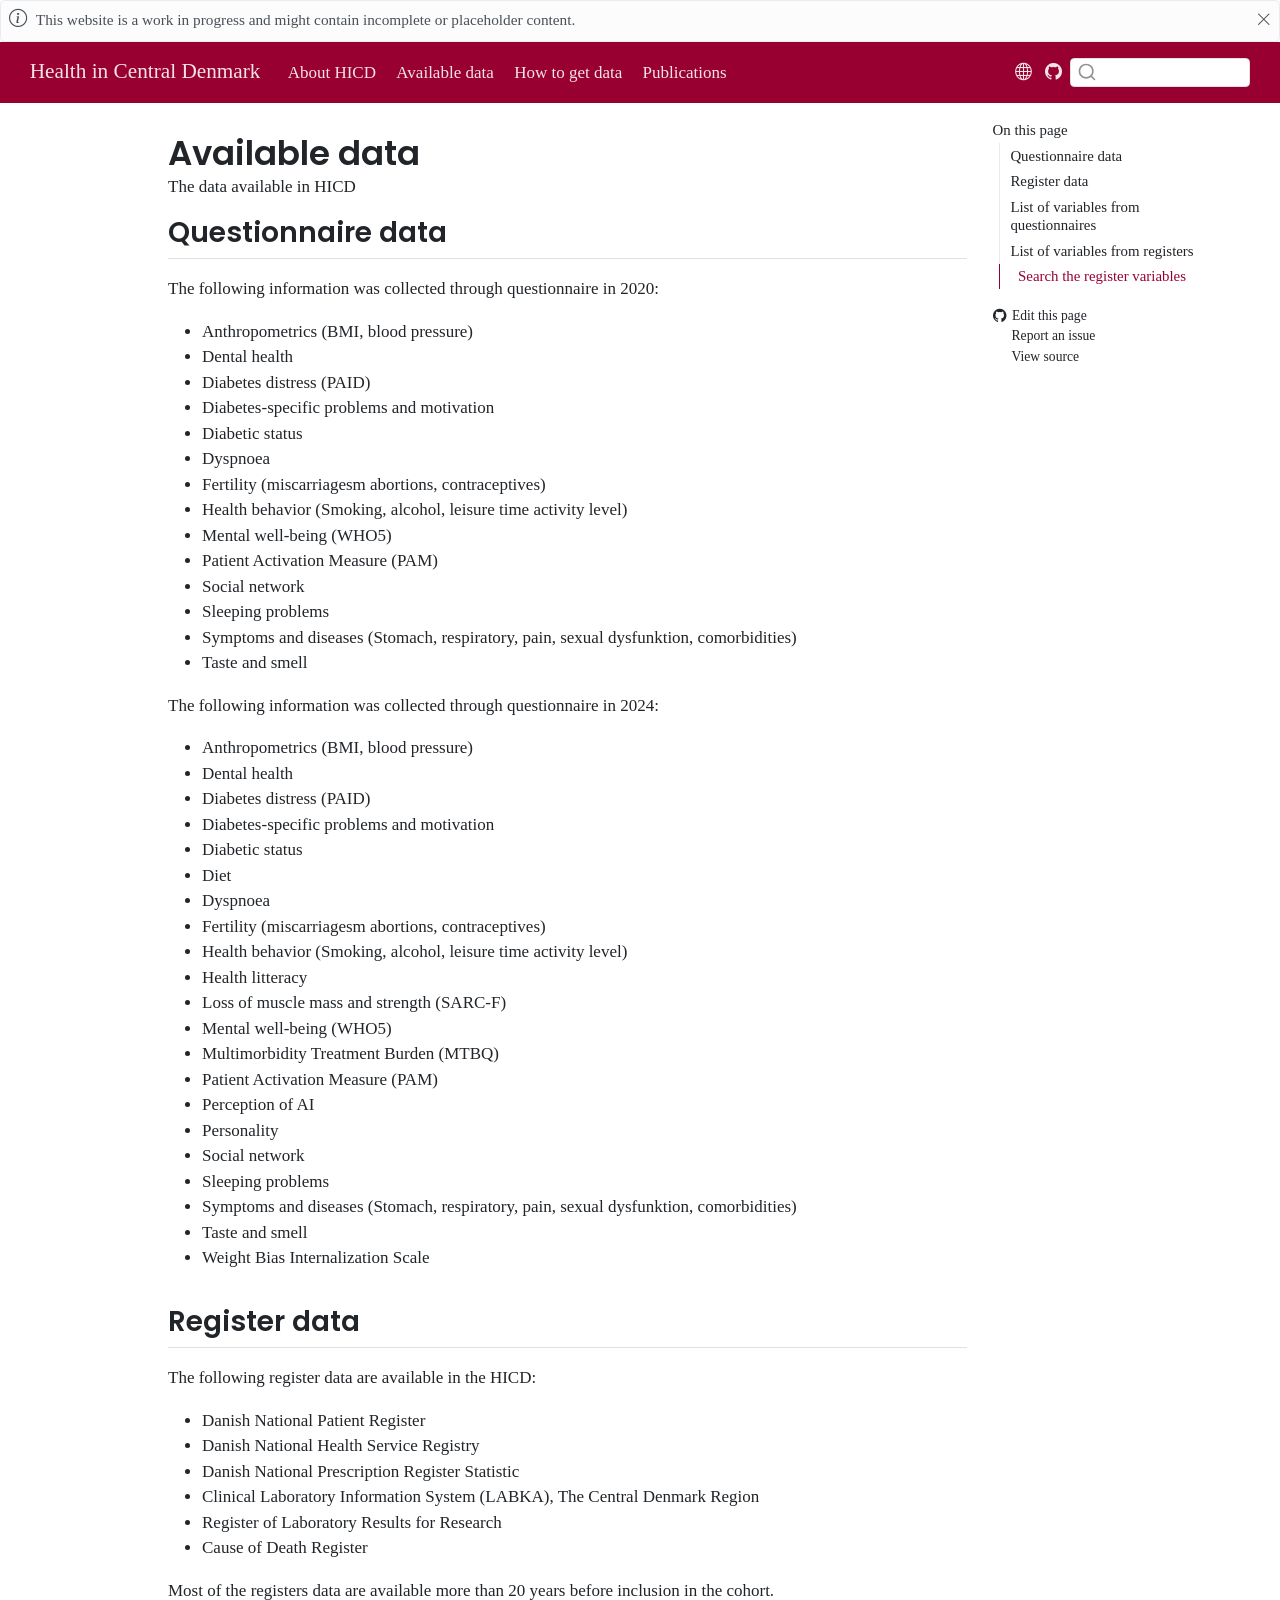
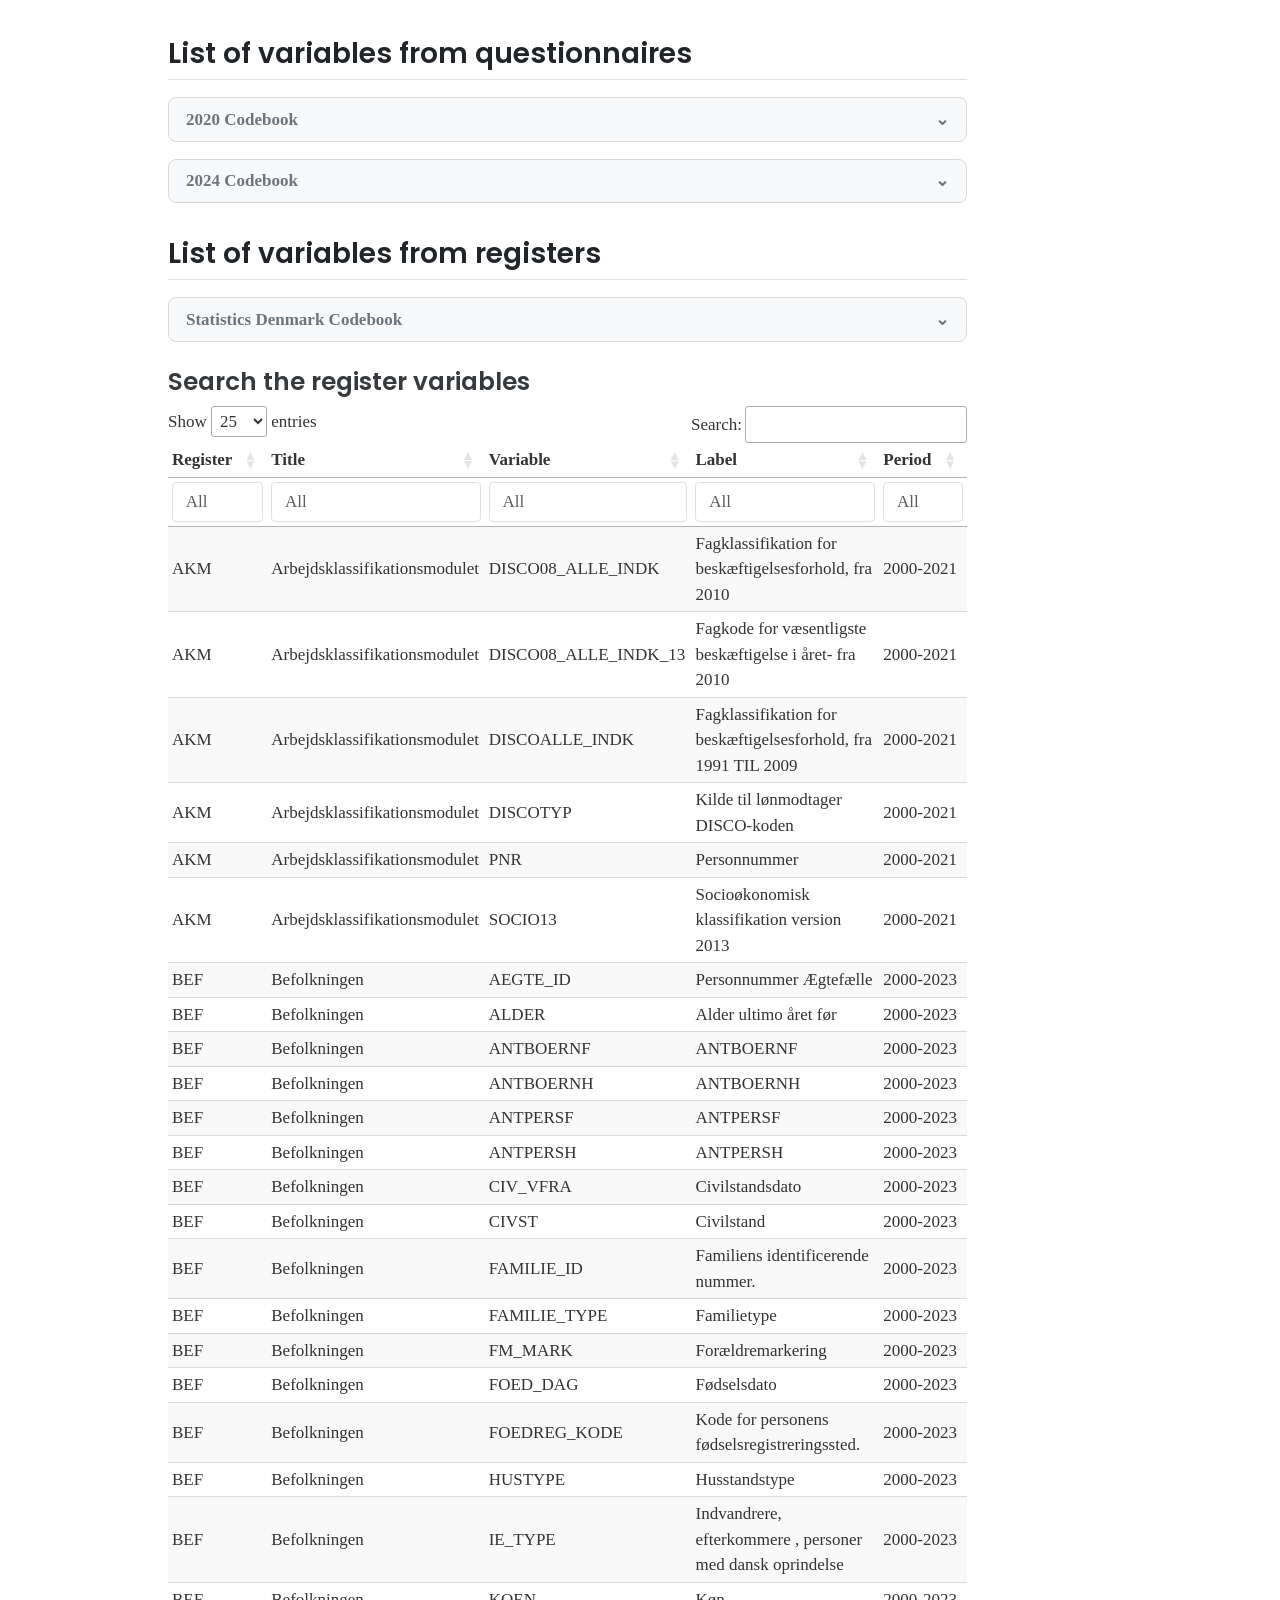
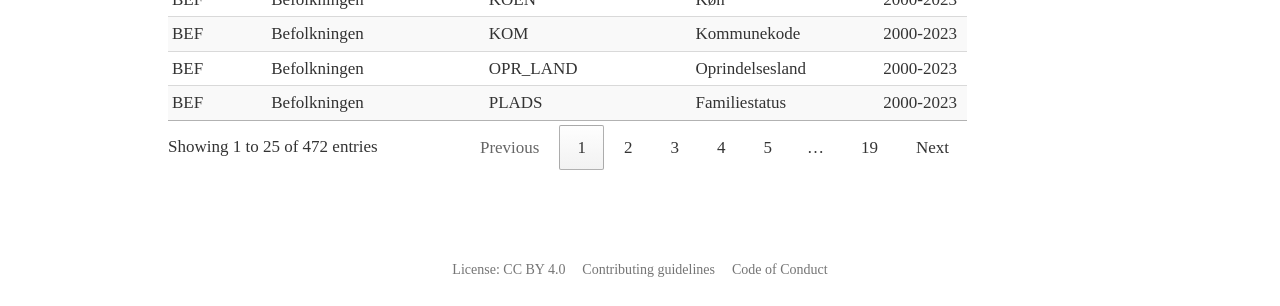
==== commit 5fb65fb4: "Built site for gh-pages" ====
--- a/available-data/index.html
+++ b/available-data/index.html
@@ -151,7 +151,10 @@
   <li><a href="#questionnaire-data" id="toc-questionnaire-data" class="nav-link active" data-scroll-target="#questionnaire-data">Questionnaire data</a></li>
   <li><a href="#register-data" id="toc-register-data" class="nav-link" data-scroll-target="#register-data">Register data</a></li>
   <li><a href="#list-of-variables-from-questionnaires" id="toc-list-of-variables-from-questionnaires" class="nav-link" data-scroll-target="#list-of-variables-from-questionnaires">List of variables from questionnaires</a></li>
-  <li><a href="#list-of-variables-from-registers" id="toc-list-of-variables-from-registers" class="nav-link" data-scroll-target="#list-of-variables-from-registers">List of variables from registers</a></li>
+  <li><a href="#list-of-variables-from-registers" id="toc-list-of-variables-from-registers" class="nav-link" data-scroll-target="#list-of-variables-from-registers">List of variables from registers</a>
+  <ul class="collapse">
+  <li><a href="#search-the-register-variables" id="toc-search-the-register-variables" class="nav-link" data-scroll-target="#search-the-register-variables">Search the register variables</a></li>
+  </ul></li>
   </ul>
 <div class="toc-actions"><ul><li><a href="https://github.com/steno-aarhus/hicd/edit/main/available-data/index.qmd" class="toc-action"><i class="bi bi-github"></i>Edit this page</a></li><li><a href="https://github.com/steno-aarhus/hicd/issues/new" class="toc-action"><i class="bi empty"></i>Report an issue</a></li><li><a href="https://github.com/steno-aarhus/hicd/blob/main/available-data/index.qmd" class="toc-action"><i class="bi empty"></i>View source</a></li></ul></div></nav>
     </div>
@@ -3101,15 +3104,3384 @@
 <summary>
 Statistics Denmark Codebook
 </summary>
+<table class="caption-top table">
+<colgroup>
+<col style="width: 11%">
+<col style="width: 39%">
+<col style="width: 12%">
+<col style="width: 32%">
+<col style="width: 4%">
+</colgroup>
+<thead>
+<tr class="header">
+<th>Register</th>
+<th>Title</th>
+<th>Variable</th>
+<th>Label</th>
+<th>Period</th>
+</tr>
+</thead>
+<tbody>
+<tr class="odd">
+<td>AKM</td>
+<td>Arbejdsklassifikationsmodulet</td>
+<td>DISCO08_ALLE_INDK</td>
+<td>Fagklassifikation for beskæftigelsesforhold, fra 2010</td>
+<td>2000-2021</td>
+</tr>
+<tr class="even">
+<td>AKM</td>
+<td>Arbejdsklassifikationsmodulet</td>
+<td>DISCO08_ALLE_INDK_13</td>
+<td>Fagkode for væsentligste beskæftigelse i året- fra 2010</td>
+<td>2000-2021</td>
+</tr>
+<tr class="odd">
+<td>AKM</td>
+<td>Arbejdsklassifikationsmodulet</td>
+<td>DISCOALLE_INDK</td>
+<td>Fagklassifikation for beskæftigelsesforhold, fra 1991 TIL 2009</td>
+<td>2000-2021</td>
+</tr>
+<tr class="even">
+<td>AKM</td>
+<td>Arbejdsklassifikationsmodulet</td>
+<td>DISCOTYP</td>
+<td>Kilde til lønmodtager DISCO-koden</td>
+<td>2000-2021</td>
+</tr>
+<tr class="odd">
+<td>AKM</td>
+<td>Arbejdsklassifikationsmodulet</td>
+<td>PNR</td>
+<td>Personnummer</td>
+<td>2000-2021</td>
+</tr>
+<tr class="even">
+<td>AKM</td>
+<td>Arbejdsklassifikationsmodulet</td>
+<td>SOCIO13</td>
+<td>Socioøkonomisk klassifikation version 2013</td>
+<td>2000-2021</td>
+</tr>
+<tr class="odd">
+<td>BEF</td>
+<td>Befolkningen</td>
+<td>AEGTE_ID</td>
+<td>Personnummer Ægtefælle</td>
+<td>2000-2023</td>
+</tr>
+<tr class="even">
+<td>BEF</td>
+<td>Befolkningen</td>
+<td>ALDER</td>
+<td>Alder ultimo året før</td>
+<td>2000-2023</td>
+</tr>
+<tr class="odd">
+<td>BEF</td>
+<td>Befolkningen</td>
+<td>ANTBOERNF</td>
+<td>ANTBOERNF</td>
+<td>2000-2023</td>
+</tr>
+<tr class="even">
+<td>BEF</td>
+<td>Befolkningen</td>
+<td>ANTBOERNH</td>
+<td>ANTBOERNH</td>
+<td>2000-2023</td>
+</tr>
+<tr class="odd">
+<td>BEF</td>
+<td>Befolkningen</td>
+<td>ANTPERSF</td>
+<td>ANTPERSF</td>
+<td>2000-2023</td>
+</tr>
+<tr class="even">
+<td>BEF</td>
+<td>Befolkningen</td>
+<td>ANTPERSH</td>
+<td>ANTPERSH</td>
+<td>2000-2023</td>
+</tr>
+<tr class="odd">
+<td>BEF</td>
+<td>Befolkningen</td>
+<td>CIV_VFRA</td>
+<td>Civilstandsdato</td>
+<td>2000-2023</td>
+</tr>
+<tr class="even">
+<td>BEF</td>
+<td>Befolkningen</td>
+<td>CIVST</td>
+<td>Civilstand</td>
+<td>2000-2023</td>
+</tr>
+<tr class="odd">
+<td>BEF</td>
+<td>Befolkningen</td>
+<td>FAMILIE_ID</td>
+<td>Familiens identificerende nummer.</td>
+<td>2000-2023</td>
+</tr>
+<tr class="even">
+<td>BEF</td>
+<td>Befolkningen</td>
+<td>FAMILIE_TYPE</td>
+<td>Familietype</td>
+<td>2000-2023</td>
+</tr>
+<tr class="odd">
+<td>BEF</td>
+<td>Befolkningen</td>
+<td>FM_MARK</td>
+<td>Forældremarkering</td>
+<td>2000-2023</td>
+</tr>
+<tr class="even">
+<td>BEF</td>
+<td>Befolkningen</td>
+<td>FOED_DAG</td>
+<td>Fødselsdato</td>
+<td>2000-2023</td>
+</tr>
+<tr class="odd">
+<td>BEF</td>
+<td>Befolkningen</td>
+<td>FOEDREG_KODE</td>
+<td>Kode for personens fødselsregistreringssted.</td>
+<td>2000-2023</td>
+</tr>
+<tr class="even">
+<td>BEF</td>
+<td>Befolkningen</td>
+<td>HUSTYPE</td>
+<td>Husstandstype</td>
+<td>2000-2023</td>
+</tr>
+<tr class="odd">
+<td>BEF</td>
+<td>Befolkningen</td>
+<td>IE_TYPE</td>
+<td>Indvandrere, efterkommere , personer med dansk oprindelse</td>
+<td>2000-2023</td>
+</tr>
+<tr class="even">
+<td>BEF</td>
+<td>Befolkningen</td>
+<td>KOEN</td>
+<td>Køn</td>
+<td>2000-2023</td>
+</tr>
+<tr class="odd">
+<td>BEF</td>
+<td>Befolkningen</td>
+<td>KOM</td>
+<td>Kommunekode</td>
+<td>2000-2023</td>
+</tr>
+<tr class="even">
+<td>BEF</td>
+<td>Befolkningen</td>
+<td>OPR_LAND</td>
+<td>Oprindelsesland</td>
+<td>2000-2023</td>
+</tr>
+<tr class="odd">
+<td>BEF</td>
+<td>Befolkningen</td>
+<td>PLADS</td>
+<td>Familiestatus</td>
+<td>2000-2023</td>
+</tr>
+<tr class="even">
+<td>BEF</td>
+<td>Befolkningen</td>
+<td>PNR</td>
+<td>Personnummer</td>
+<td>2000-2023</td>
+</tr>
+<tr class="odd">
+<td>BEF</td>
+<td>Befolkningen</td>
+<td>REG</td>
+<td>Region</td>
+<td>2000-2023</td>
+</tr>
+<tr class="even">
+<td>BEF</td>
+<td>Befolkningen</td>
+<td>STATSB</td>
+<td>Statsborgerskab</td>
+<td>2000-2023</td>
+</tr>
+<tr class="odd">
+<td>DODSAARS</td>
+<td>Dødsårssagsregistret</td>
+<td>CPRTJEK</td>
+<td>CPR-tjek</td>
+<td>2001</td>
+</tr>
+<tr class="even">
+<td>DODSAARS</td>
+<td>Dødsårssagsregistret</td>
+<td>CPRTYPE</td>
+<td>CPR-type</td>
+<td>2001</td>
+</tr>
+<tr class="odd">
+<td>DODSAARS</td>
+<td>Dødsårssagsregistret</td>
+<td>D_DODSDTO</td>
+<td>Dødsdato</td>
+<td>2001</td>
+</tr>
+<tr class="even">
+<td>DODSAARS</td>
+<td>Dødsårssagsregistret</td>
+<td>PNR</td>
+<td>Personnummer</td>
+<td>2001</td>
+</tr>
+<tr class="odd">
+<td>DODSAASG</td>
+<td>Dødsårsagsregister</td>
+<td>C_BOPAMTF07</td>
+<td>C_BOPAMTF07</td>
+<td>2020-2021</td>
+</tr>
+<tr class="even">
+<td>DODSAASG</td>
+<td>Dødsårsagsregister</td>
+<td>C_BOPKOM</td>
+<td>C_BOPKOM</td>
+<td>2020-2021</td>
+</tr>
+<tr class="odd">
+<td>DODSAASG</td>
+<td>Dødsårsagsregister</td>
+<td>C_BOPKOMF07</td>
+<td>C_BOPKOMF07</td>
+<td>2020-2021</td>
+</tr>
+<tr class="even">
+<td>DODSAASG</td>
+<td>Dødsårsagsregister</td>
+<td>C_DOD_1A</td>
+<td>C_DOD_1A</td>
+<td>2020-2021</td>
+</tr>
+<tr class="odd">
+<td>DODSAASG</td>
+<td>Dødsårsagsregister</td>
+<td>C_DOD_1B</td>
+<td>C_DOD_1B</td>
+<td>2020-2021</td>
+</tr>
+<tr class="even">
+<td>DODSAASG</td>
+<td>Dødsårsagsregister</td>
+<td>C_DOD_1C</td>
+<td>C_DOD_1C</td>
+<td>2020-2021</td>
+</tr>
+<tr class="odd">
+<td>DODSAASG</td>
+<td>Dødsårsagsregister</td>
+<td>C_DOD_1D</td>
+<td>C_DOD_1D</td>
+<td>2020-2021</td>
+</tr>
+<tr class="even">
+<td>DODSAASG</td>
+<td>Dødsårsagsregister</td>
+<td>C_DOD_21</td>
+<td>C_DOD_21</td>
+<td>2020-2021</td>
+</tr>
+<tr class="odd">
+<td>DODSAASG</td>
+<td>Dødsårsagsregister</td>
+<td>C_DOD_22</td>
+<td>C_DOD_22</td>
+<td>2020-2021</td>
+</tr>
+<tr class="even">
+<td>DODSAASG</td>
+<td>Dødsårsagsregister</td>
+<td>C_DOD_23</td>
+<td>C_DOD_23</td>
+<td>2020-2021</td>
+</tr>
+<tr class="odd">
+<td>DODSAASG</td>
+<td>Dødsårsagsregister</td>
+<td>C_DOD_24</td>
+<td>C_DOD_24</td>
+<td>2020-2021</td>
+</tr>
+<tr class="even">
+<td>DODSAASG</td>
+<td>Dødsårsagsregister</td>
+<td>C_DOD_25</td>
+<td>C_DOD_25</td>
+<td>2020-2021</td>
+</tr>
+<tr class="odd">
+<td>DODSAASG</td>
+<td>Dødsårsagsregister</td>
+<td>C_DOD_26</td>
+<td>C_DOD_26</td>
+<td>2020-2021</td>
+</tr>
+<tr class="even">
+<td>DODSAASG</td>
+<td>Dødsårsagsregister</td>
+<td>C_DOD_27</td>
+<td>C_DOD_27</td>
+<td>2020-2021</td>
+</tr>
+<tr class="odd">
+<td>DODSAASG</td>
+<td>Dødsårsagsregister</td>
+<td>C_DOD_28</td>
+<td>C_DOD_28</td>
+<td>2020-2021</td>
+</tr>
+<tr class="even">
+<td>DODSAASG</td>
+<td>Dødsårsagsregister</td>
+<td>C_DODKOM</td>
+<td>C_DODKOM</td>
+<td>2020-2021</td>
+</tr>
+<tr class="odd">
+<td>DODSAASG</td>
+<td>Dødsårsagsregister</td>
+<td>C_DODREGION</td>
+<td>C_DODREGION</td>
+<td>2020-2021</td>
+</tr>
+<tr class="even">
+<td>DODSAASG</td>
+<td>Dødsårsagsregister</td>
+<td>C_DODSMAADE</td>
+<td>C_DODSMAADE</td>
+<td>2020-2021</td>
+</tr>
+<tr class="odd">
+<td>DODSAASG</td>
+<td>Dødsårsagsregister</td>
+<td>C_DODSSTED</td>
+<td>C_DODSSTED</td>
+<td>2020-2021</td>
+</tr>
+<tr class="even">
+<td>DODSAASG</td>
+<td>Dødsårsagsregister</td>
+<td>C_DODTILGRUNDL_ACME</td>
+<td>C_DODTILGRUNDL_ACME</td>
+<td>2020-2021</td>
+</tr>
+<tr class="odd">
+<td>DODSAASG</td>
+<td>Dødsårsagsregister</td>
+<td>C_FINDESTED</td>
+<td>C_FINDESTED</td>
+<td>2020-2021</td>
+</tr>
+<tr class="even">
+<td>DODSAASG</td>
+<td>Dødsårsagsregister</td>
+<td>C_HAENDELSESSTED</td>
+<td>C_HAENDELSESSTED</td>
+<td>2020-2021</td>
+</tr>
+<tr class="odd">
+<td>DODSAASG</td>
+<td>Dødsårsagsregister</td>
+<td>C_LAEGEFUNKTION</td>
+<td>C_LAEGEFUNKTION</td>
+<td>2020-2021</td>
+</tr>
+<tr class="even">
+<td>DODSAASG</td>
+<td>Dødsårsagsregister</td>
+<td>C_LISTE14</td>
+<td>C_LISTE14</td>
+<td>2020-2021</td>
+</tr>
+<tr class="odd">
+<td>DODSAASG</td>
+<td>Dødsårsagsregister</td>
+<td>C_LISTE49</td>
+<td>C_LISTE49</td>
+<td>2020-2021</td>
+</tr>
+<tr class="even">
+<td>DODSAASG</td>
+<td>Dødsårsagsregister</td>
+<td>C_LISTEA</td>
+<td>C_LISTEA</td>
+<td>2020-2021</td>
+</tr>
+<tr class="odd">
+<td>DODSAASG</td>
+<td>Dødsårsagsregister</td>
+<td>C_LISTEB</td>
+<td>C_LISTEB</td>
+<td>2020-2021</td>
+</tr>
+<tr class="even">
+<td>DODSAASG</td>
+<td>Dødsårsagsregister</td>
+<td>C_OBDUKTION</td>
+<td>C_OBDUKTION</td>
+<td>2020-2021</td>
+</tr>
+<tr class="odd">
+<td>DODSAASG</td>
+<td>Dødsårsagsregister</td>
+<td>C_OPERATION</td>
+<td>C_OPERATION</td>
+<td>2020-2021</td>
+</tr>
+<tr class="even">
+<td>DODSAASG</td>
+<td>Dødsårsagsregister</td>
+<td>C_PRAECIS_DODSSTED</td>
+<td>C_PRAECIS_DODSSTED</td>
+<td>2020-2021</td>
+</tr>
+<tr class="odd">
+<td>DODSAASG</td>
+<td>Dødsårsagsregister</td>
+<td>C_PRAECIS_FINDESTED</td>
+<td>C_PRAECIS_FINDESTED</td>
+<td>2020-2021</td>
+</tr>
+<tr class="even">
+<td>DODSAASG</td>
+<td>Dødsårsagsregister</td>
+<td>C_REGION</td>
+<td>C_REGION</td>
+<td>2020-2021</td>
+</tr>
+<tr class="odd">
+<td>DODSAASG</td>
+<td>Dødsårsagsregister</td>
+<td>C_SEX</td>
+<td>C_SEX</td>
+<td>2020-2021</td>
+</tr>
+<tr class="even">
+<td>DODSAASG</td>
+<td>Dødsårsagsregister</td>
+<td>CPRTJEK</td>
+<td>CPR-tjek</td>
+<td>2020-2021</td>
+</tr>
+<tr class="odd">
+<td>DODSAASG</td>
+<td>Dødsårsagsregister</td>
+<td>CPRTYPE</td>
+<td>CPR-type</td>
+<td>2020-2021</td>
+</tr>
+<tr class="even">
+<td>DODSAASG</td>
+<td>Dødsårsagsregister</td>
+<td>D_DODSDATO</td>
+<td>D_DODSDATO</td>
+<td>2020-2021</td>
+</tr>
+<tr class="odd">
+<td>DODSAASG</td>
+<td>Dødsårsagsregister</td>
+<td>D_FINDEDATO</td>
+<td>D_FINDEDATO</td>
+<td>2020-2021</td>
+</tr>
+<tr class="even">
+<td>DODSAASG</td>
+<td>Dødsårsagsregister</td>
+<td>D_STATDATO</td>
+<td>D_STATDATO</td>
+<td>2020-2021</td>
+</tr>
+<tr class="odd">
+<td>DODSAASG</td>
+<td>Dødsårsagsregister</td>
+<td>PNR</td>
+<td>K_CPR</td>
+<td>2020-2021</td>
+</tr>
+<tr class="even">
+<td>DODSAASG</td>
+<td>Dødsårsagsregister</td>
+<td>V_ALDER</td>
+<td>V_ALDER</td>
+<td>2020-2021</td>
+</tr>
+<tr class="odd">
+<td>DODSAASG</td>
+<td>Dødsårsagsregister</td>
+<td>AAR</td>
+<td></td>
+<td>2020-2021</td>
+</tr>
+<tr class="even">
+<td>FAIK</td>
+<td>Familieindkomster</td>
+<td>FAMAEKVIVADISP_13</td>
+<td>Ækvivaleret disponibel indkomst for familien</td>
+<td>2020-2021</td>
+</tr>
+<tr class="odd">
+<td>FAIK</td>
+<td>Familieindkomster</td>
+<td>FAMAEKVIVAINDKNETTO</td>
+<td>Ækvivaleret samlet indkomst med nettorenter for familien</td>
+<td>2020-2021</td>
+</tr>
+<tr class="even">
+<td>FAIK</td>
+<td>Familieindkomster</td>
+<td>FAMBOLIGFORM</td>
+<td>Familiens boligform</td>
+<td>2020-2021</td>
+</tr>
+<tr class="odd">
+<td>FAIK</td>
+<td>Familieindkomster</td>
+<td>FAMBOLIGTYPE</td>
+<td>Familiens boligtype</td>
+<td>2020-2021</td>
+</tr>
+<tr class="even">
+<td>FAIK</td>
+<td>Familieindkomster</td>
+<td>FAMDISPONIBEL_13</td>
+<td>Disponibel indkomst</td>
+<td>2020-2021</td>
+</tr>
+<tr class="odd">
+<td>FAIK</td>
+<td>Familieindkomster</td>
+<td>FAMEJENDOMSVURDERING</td>
+<td>Kontant ejendomsværdi</td>
+<td>2020-2021</td>
+</tr>
+<tr class="even">
+<td>FAIK</td>
+<td>Familieindkomster</td>
+<td>FAMFORMUEAKTIVER</td>
+<td>Familiens samlede aktiver</td>
+<td>2020-2021</td>
+</tr>
+<tr class="odd">
+<td>FAIK</td>
+<td>Familieindkomster</td>
+<td>FAMGAELDIALT</td>
+<td>Familiens passiver</td>
+<td>2020-2021</td>
+</tr>
+<tr class="even">
+<td>FAIK</td>
+<td>Familieindkomster</td>
+<td>FAMILIE_ID</td>
+<td>Familie identifikation</td>
+<td>2020-2021</td>
+</tr>
+<tr class="odd">
+<td>FAIK</td>
+<td>Familieindkomster</td>
+<td>FAMINDKOMSTIALT_13</td>
+<td>Indkomst i alt, før skatter mv.</td>
+<td>2020-2021</td>
+</tr>
+<tr class="even">
+<td>FAIK</td>
+<td>Familieindkomster</td>
+<td>FAMKONTANTHJAELP_13</td>
+<td>Kontant hjælp i familien</td>
+<td>2020-2021</td>
+</tr>
+<tr class="odd">
+<td>FAIK</td>
+<td>Familieindkomster</td>
+<td>FAMSOCIOGRUP_13</td>
+<td>socioøkonomiske klassifikation</td>
+<td>2020-2021</td>
+</tr>
+<tr class="even">
+<td>FAIK</td>
+<td>Familieindkomster</td>
+<td>VERSION</td>
+<td>Version</td>
+<td>2020-2021</td>
+</tr>
+<tr class="odd">
+<td>IND</td>
+<td>Indkomst</td>
+<td>DISPON_13</td>
+<td>Indkomst efter skat og renteR</td>
+<td>2020-2021</td>
+</tr>
+<tr class="even">
+<td>IND</td>
+<td>Indkomst</td>
+<td>EFTLOEN</td>
+<td>Efterløn ( fra 2009 ink.l fleksydelse)</td>
+<td>2020-2021</td>
+</tr>
+<tr class="odd">
+<td>IND</td>
+<td>Indkomst</td>
+<td>PERINDKIALT_13</td>
+<td>Personindkomst i alt ekskl. beregnet lejeværdi af egen bolig og før fr</td>
+<td>2020-2021</td>
+</tr>
+<tr class="even">
+<td>IND</td>
+<td>Indkomst</td>
+<td>PERSAMLINKNETRENT_NY</td>
+<td>Samlede indkomster inkl. beregnet lejeværdi fratrukket fradragsberetti</td>
+<td>2020-2021</td>
+</tr>
+<tr class="odd">
+<td>IND</td>
+<td>Indkomst</td>
+<td>PERSONINDK</td>
+<td>Personindkomst i alt uden formueindkomst, og før fradrag af arbejdsmar</td>
+<td>2020-2021</td>
+</tr>
+<tr class="even">
+<td>IND</td>
+<td>Indkomst</td>
+<td>PNR</td>
+<td>Personnummer</td>
+<td>2020-2021</td>
+</tr>
+<tr class="odd">
+<td>LMDB</td>
+<td>Lægemiddeldatabasen</td>
+<td>APK</td>
+<td>Antal pakninger</td>
+<td>1995-2019</td>
+</tr>
+<tr class="even">
+<td>LMDB</td>
+<td>Lægemiddeldatabasen</td>
+<td>ATC</td>
+<td>ATC-kode detaljeret (s)</td>
+<td>1995-2019</td>
+</tr>
+<tr class="odd">
+<td>LMDB</td>
+<td>Lægemiddeldatabasen</td>
+<td>DOSFORM</td>
+<td>Lægemiddelform (s)</td>
+<td>1995-2019</td>
+</tr>
+<tr class="even">
+<td>LMDB</td>
+<td>Lægemiddeldatabasen</td>
+<td>DOSO</td>
+<td>Doseringskode</td>
+<td>1995-2019</td>
+</tr>
+<tr class="odd">
+<td>LMDB</td>
+<td>Lægemiddeldatabasen</td>
+<td>EKSD</td>
+<td>Ekspeditionsdato</td>
+<td>1995-2019</td>
+</tr>
+<tr class="even">
+<td>LMDB</td>
+<td>Lægemiddeldatabasen</td>
+<td>EKST</td>
+<td>Ekspeditionstype</td>
+<td>1995-2019</td>
+</tr>
+<tr class="odd">
+<td>LMDB</td>
+<td>Lægemiddeldatabasen</td>
+<td>INDO</td>
+<td>Indikationskode</td>
+<td>1995-2019</td>
+</tr>
+<tr class="even">
+<td>LMDB</td>
+<td>Lægemiddeldatabasen</td>
+<td>NAME</td>
+<td>Lægemidlets navn (Store bogstaver) (s)</td>
+<td>1995-2019</td>
+</tr>
+<tr class="odd">
+<td>LMDB</td>
+<td>Lægemiddeldatabasen</td>
+<td>PACKSIZE</td>
+<td>Numerisk pakningsstørrelse (s)</td>
+<td>1995-2019</td>
+</tr>
+<tr class="even">
+<td>LMDB</td>
+<td>Lægemiddeldatabasen</td>
+<td>PATT</td>
+<td>Patienttype</td>
+<td>1995-2019</td>
+</tr>
+<tr class="odd">
+<td>LMDB</td>
+<td>Lægemiddeldatabasen</td>
+<td>PNR12</td>
+<td>CPR-nummer</td>
+<td>1995-2019</td>
+</tr>
+<tr class="even">
+<td>LMDB</td>
+<td>Lægemiddeldatabasen</td>
+<td>STRENG</td>
+<td>Styrke, klartekst (s)</td>
+<td>1995-2019</td>
+</tr>
+<tr class="odd">
+<td>LMDB</td>
+<td>Lægemiddeldatabasen</td>
+<td>STRNUM</td>
+<td>Styrke, numerisk (s)</td>
+<td>1995-2019</td>
+</tr>
+<tr class="even">
+<td>LMDB</td>
+<td>Lægemiddeldatabasen</td>
+<td>STRUNIT</td>
+<td>Enhed til numerisk styrke (s)</td>
+<td>1995-2019</td>
+</tr>
+<tr class="odd">
+<td>LMDB</td>
+<td>Lægemiddeldatabasen</td>
+<td>VOLTYPECODE</td>
+<td></td>
+<td>1995-2019</td>
+</tr>
+<tr class="even">
+<td>LMDB</td>
+<td>Lægemiddeldatabasen</td>
+<td>VOLTYPETXT</td>
+<td></td>
+<td>1995-2019</td>
+</tr>
+<tr class="odd">
+<td>LMDB</td>
+<td>Lægemiddeldatabasen</td>
+<td>VOLUME</td>
+<td>Volume</td>
+<td>1995-2019</td>
+</tr>
+<tr class="even">
+<td>LPR_ADM</td>
+<td>Landspatientregistret - administrative oplysninger</td>
+<td>C_ADIAG</td>
+<td>Aktionsdiagnose</td>
+<td>1994-2019</td>
+</tr>
+<tr class="odd">
+<td>LPR_ADM</td>
+<td>Landspatientregistret - administrative oplysninger</td>
+<td>C_AFD</td>
+<td>Afdelingskode</td>
+<td>1994-2019</td>
+</tr>
+<tr class="even">
+<td>LPR_ADM</td>
+<td>Landspatientregistret - administrative oplysninger</td>
+<td>C_AMT</td>
+<td>Amt</td>
+<td>1994-2019</td>
+</tr>
+<tr class="odd">
+<td>LPR_ADM</td>
+<td>Landspatientregistret - administrative oplysninger</td>
+<td>C_BLOK</td>
+<td>Inddeling af speciale i blokke</td>
+<td>1994-2019</td>
+</tr>
+<tr class="even">
+<td>LPR_ADM</td>
+<td>Landspatientregistret - administrative oplysninger</td>
+<td>C_HAFD</td>
+<td>Henvisende afdeling</td>
+<td>1994-2019</td>
+</tr>
+<tr class="odd">
+<td>LPR_ADM</td>
+<td>Landspatientregistret - administrative oplysninger</td>
+<td>C_HENM</td>
+<td>Henvisningsmåde</td>
+<td>1994-2019</td>
+</tr>
+<tr class="even">
+<td>LPR_ADM</td>
+<td>Landspatientregistret - administrative oplysninger</td>
+<td>C_HSGH</td>
+<td>Henvisende sygehus</td>
+<td>1994-2019</td>
+</tr>
+<tr class="odd">
+<td>LPR_ADM</td>
+<td>Landspatientregistret - administrative oplysninger</td>
+<td>C_INDM</td>
+<td>Indlæggelsesmåde</td>
+<td>1994-2019</td>
+</tr>
+<tr class="even">
+<td>LPR_ADM</td>
+<td>Landspatientregistret - administrative oplysninger</td>
+<td>C_KOM</td>
+<td>Kommune</td>
+<td>1994-2019</td>
+</tr>
+<tr class="odd">
+<td>LPR_ADM</td>
+<td>Landspatientregistret - administrative oplysninger</td>
+<td>C_KONTAARS</td>
+<td>Kontaktårsag</td>
+<td>1994-2019</td>
+</tr>
+<tr class="even">
+<td>LPR_ADM</td>
+<td>Landspatientregistret - administrative oplysninger</td>
+<td>C_NYAFD</td>
+<td></td>
+<td>1994-2019</td>
+</tr>
+<tr class="odd">
+<td>LPR_ADM</td>
+<td>Landspatientregistret - administrative oplysninger</td>
+<td>C_PATTYPE</td>
+<td>Patienttype</td>
+<td>1994-2019</td>
+</tr>
+<tr class="even">
+<td>LPR_ADM</td>
+<td>Landspatientregistret - administrative oplysninger</td>
+<td>C_SEX</td>
+<td>Køn</td>
+<td>1994-2019</td>
+</tr>
+<tr class="odd">
+<td>LPR_ADM</td>
+<td>Landspatientregistret - administrative oplysninger</td>
+<td>C_SGH</td>
+<td>Sygehus</td>
+<td>1994-2019</td>
+</tr>
+<tr class="even">
+<td>LPR_ADM</td>
+<td>Landspatientregistret - administrative oplysninger</td>
+<td>C_SGHAMT</td>
+<td>Sygehusamt</td>
+<td>1994-2019</td>
+</tr>
+<tr class="odd">
+<td>LPR_ADM</td>
+<td>Landspatientregistret - administrative oplysninger</td>
+<td>C_SPEC</td>
+<td>Specialekode</td>
+<td>1994-2019</td>
+</tr>
+<tr class="even">
+<td>LPR_ADM</td>
+<td>Landspatientregistret - administrative oplysninger</td>
+<td>C_UDM</td>
+<td>Udskrivningsmåde</td>
+<td>1994-2019</td>
+</tr>
+<tr class="odd">
+<td>LPR_ADM</td>
+<td>Landspatientregistret - administrative oplysninger</td>
+<td>CPRTJEK</td>
+<td>CPR-tjek</td>
+<td>1994-2019</td>
+</tr>
+<tr class="even">
+<td>LPR_ADM</td>
+<td>Landspatientregistret - administrative oplysninger</td>
+<td>CPRTYPE</td>
+<td>CPR-type</td>
+<td>1994-2019</td>
+</tr>
+<tr class="odd">
+<td>LPR_ADM</td>
+<td>Landspatientregistret - administrative oplysninger</td>
+<td>D_EBHDTO</td>
+<td>Data for endelig behandling (Variabel udgået efter 31.12.2003)</td>
+<td>1994-2019</td>
+</tr>
+<tr class="even">
+<td>LPR_ADM</td>
+<td>Landspatientregistret - administrative oplysninger</td>
+<td>D_FUSDTO</td>
+<td>Dato for forundersøgelse (Variabel udgået efter 31.12.2003)</td>
+<td>1994-2019</td>
+</tr>
+<tr class="odd">
+<td>LPR_ADM</td>
+<td>Landspatientregistret - administrative oplysninger</td>
+<td>D_HENDTO</td>
+<td>Henvisningsdato</td>
+<td>1994-2019</td>
+</tr>
+<tr class="even">
+<td>LPR_ADM</td>
+<td>Landspatientregistret - administrative oplysninger</td>
+<td>D_INDDTO</td>
+<td>Indlæggelsesdato</td>
+<td>1994-2019</td>
+</tr>
+<tr class="odd">
+<td>LPR_ADM</td>
+<td>Landspatientregistret - administrative oplysninger</td>
+<td>D_OPDATDTO</td>
+<td>Intern dato for opdatering af kontakten</td>
+<td>1994-2019</td>
+</tr>
+<tr class="even">
+<td>LPR_ADM</td>
+<td>Landspatientregistret - administrative oplysninger</td>
+<td>D_UDDTO</td>
+<td>Udskrivningsdato</td>
+<td>1994-2019</td>
+</tr>
+<tr class="odd">
+<td>LPR_ADM</td>
+<td>Landspatientregistret - administrative oplysninger</td>
+<td>K_AFD</td>
+<td>Afdelingskode</td>
+<td>1994-2019</td>
+</tr>
+<tr class="even">
+<td>LPR_ADM</td>
+<td>Landspatientregistret - administrative oplysninger</td>
+<td>LEVERANCEDATO</td>
+<td>DST leverancedato</td>
+<td>1994-2019</td>
+</tr>
+<tr class="odd">
+<td>LPR_ADM</td>
+<td>Landspatientregistret - administrative oplysninger</td>
+<td>PNR</td>
+<td>Personnummer</td>
+<td>1994-2019</td>
+</tr>
+<tr class="even">
+<td>LPR_ADM</td>
+<td>Landspatientregistret - administrative oplysninger</td>
+<td>RECNUM</td>
+<td>LPR-identnummer</td>
+<td>1994-2019</td>
+</tr>
+<tr class="odd">
+<td>LPR_ADM</td>
+<td>Landspatientregistret - administrative oplysninger</td>
+<td>V_ALDDG</td>
+<td>Alder i dage ved kontaktens start</td>
+<td>1994-2019</td>
+</tr>
+<tr class="even">
+<td>LPR_ADM</td>
+<td>Landspatientregistret - administrative oplysninger</td>
+<td>V_ALDER</td>
+<td>Alder i år ved kontaktens start</td>
+<td>1994-2019</td>
+</tr>
+<tr class="odd">
+<td>LPR_ADM</td>
+<td>Landspatientregistret - administrative oplysninger</td>
+<td>V_ALDMDR</td>
+<td>Alder i måneder ved kontaktens start</td>
+<td>1994-2019</td>
+</tr>
+<tr class="even">
+<td>LPR_ADM</td>
+<td>Landspatientregistret - administrative oplysninger</td>
+<td>V_BEHDAGE</td>
+<td>Behandlingsdage (Variabel udgået efter 31.12.2001)</td>
+<td>1994-2019</td>
+</tr>
+<tr class="odd">
+<td>LPR_ADM</td>
+<td>Landspatientregistret - administrative oplysninger</td>
+<td>V_INDMINUT</td>
+<td>Indlæggelsminut</td>
+<td>1994-2019</td>
+</tr>
+<tr class="even">
+<td>LPR_ADM</td>
+<td>Landspatientregistret - administrative oplysninger</td>
+<td>V_INDTIME</td>
+<td>Indlæggelsestidspunkt</td>
+<td>1994-2019</td>
+</tr>
+<tr class="odd">
+<td>LPR_ADM</td>
+<td>Landspatientregistret - administrative oplysninger</td>
+<td>V_SENGDAGE</td>
+<td>Sengedage</td>
+<td>1994-2019</td>
+</tr>
+<tr class="even">
+<td>LPR_ADM</td>
+<td>Landspatientregistret - administrative oplysninger</td>
+<td>V_UDTIME</td>
+<td>Udskrivningstime</td>
+<td>1994-2019</td>
+</tr>
+<tr class="odd">
+<td>LPR_ADM</td>
+<td>Landspatientregistret - administrative oplysninger</td>
+<td>VERSION</td>
+<td>DST Version</td>
+<td>1994-2019</td>
+</tr>
+<tr class="even">
+<td>LPR_BES</td>
+<td>Landspatientregistret - ambulante besøgsdatoer</td>
+<td>D_AMBDTO</td>
+<td>Dato for ambulantbesøg</td>
+<td>1994-2019</td>
+</tr>
+<tr class="odd">
+<td>LPR_BES</td>
+<td>Landspatientregistret - ambulante besøgsdatoer</td>
+<td>LEVERANCEDATO</td>
+<td>DST leverancedato</td>
+<td>1994-2019</td>
+</tr>
+<tr class="even">
+<td>LPR_BES</td>
+<td>Landspatientregistret - ambulante besøgsdatoer</td>
+<td>RECNUM</td>
+<td>LPR-identnummer</td>
+<td>1994-2019</td>
+</tr>
+<tr class="odd">
+<td>LPR_BES</td>
+<td>Landspatientregistret - ambulante besøgsdatoer</td>
+<td>VERSION</td>
+<td>DST Version</td>
+<td>1994-2019</td>
+</tr>
+<tr class="even">
+<td>LPR_DIAG</td>
+<td>Landspatientregistret - diagnoser</td>
+<td>C_DIAG</td>
+<td>Diagnosekode</td>
+<td>1994-2019</td>
+</tr>
+<tr class="odd">
+<td>LPR_DIAG</td>
+<td>Landspatientregistret - diagnoser</td>
+<td>C_DIAGMOD</td>
+<td>Diagnosemodifikation</td>
+<td>1994-2019</td>
+</tr>
+<tr class="even">
+<td>LPR_DIAG</td>
+<td>Landspatientregistret - diagnoser</td>
+<td>C_DIAGTYPE</td>
+<td>Diagnosetype</td>
+<td>1994-2019</td>
+</tr>
+<tr class="odd">
+<td>LPR_DIAG</td>
+<td>Landspatientregistret - diagnoser</td>
+<td>C_TILDIAG</td>
+<td>Tillægsdiagnose</td>
+<td>1994-2019</td>
+</tr>
+<tr class="even">
+<td>LPR_DIAG</td>
+<td>Landspatientregistret - diagnoser</td>
+<td>LEVERANCEDATO</td>
+<td>DST leverancedato</td>
+<td>1994-2019</td>
+</tr>
+<tr class="odd">
+<td>LPR_DIAG</td>
+<td>Landspatientregistret - diagnoser</td>
+<td>RECNUM</td>
+<td>LPR-identnummer</td>
+<td>1994-2019</td>
+</tr>
+<tr class="even">
+<td>LPR_DIAG</td>
+<td>Landspatientregistret - diagnoser</td>
+<td>VERSION</td>
+<td>DST Version</td>
+<td>1994-2019</td>
+</tr>
+<tr class="odd">
+<td>LPR_F_DIAGNOSER</td>
+<td>Landspatientregistret (LPR3) - Oplysninger om diagnoser</td>
+<td>DIAGNOSEKODE</td>
+<td>diagnosekode</td>
+<td>2021-2022</td>
+</tr>
+<tr class="even">
+<td>LPR_F_DIAGNOSER</td>
+<td>Landspatientregistret (LPR3) - Oplysninger om diagnoser</td>
+<td>DIAGNOSEKODE_PARENT</td>
+<td>diagnosekode_parent</td>
+<td>2021-2022</td>
+</tr>
+<tr class="odd">
+<td>LPR_F_DIAGNOSER</td>
+<td>Landspatientregistret (LPR3) - Oplysninger om diagnoser</td>
+<td>DIAGNOSETYPE</td>
+<td>diagnosetype</td>
+<td>2021-2022</td>
+</tr>
+<tr class="even">
+<td>LPR_F_DIAGNOSER</td>
+<td>Landspatientregistret (LPR3) - Oplysninger om diagnoser</td>
+<td>DIAGNOSETYPE_PARENT</td>
+<td>diagnosetype_parent</td>
+<td>2021-2022</td>
+</tr>
+<tr class="odd">
+<td>LPR_F_DIAGNOSER</td>
+<td>Landspatientregistret (LPR3) - Oplysninger om diagnoser</td>
+<td>DW_EK_KONTAKT</td>
+<td>INGEN LABEL</td>
+<td>2021-2022</td>
+</tr>
+<tr class="even">
+<td>LPR_F_DIAGNOSER</td>
+<td>Landspatientregistret (LPR3) - Oplysninger om diagnoser</td>
+<td>SENERE_AFKRAEFTET</td>
+<td>senere_afkraeftet</td>
+<td>2021-2022</td>
+</tr>
+<tr class="odd">
+<td>LPR_F_FORLOEB</td>
+<td>Landspatientregistret (LPR3) - Oplysninger om forløb</td>
+<td>AFSLUTNINGSMAADE</td>
+<td>afslutningsmaade</td>
+<td>2021-2022</td>
+</tr>
+<tr class="even">
+<td>LPR_F_FORLOEB</td>
+<td>Landspatientregistret (LPR3) - Oplysninger om forløb</td>
+<td>ALDER_DAGE_SLUT</td>
+<td>alder_dage_slut</td>
+<td>2021-2022</td>
+</tr>
+<tr class="odd">
+<td>LPR_F_FORLOEB</td>
+<td>Landspatientregistret (LPR3) - Oplysninger om forløb</td>
+<td>ALDER_DAGE_START</td>
+<td>alder_dage_start</td>
+<td>2021-2022</td>
+</tr>
+<tr class="even">
+<td>LPR_F_FORLOEB</td>
+<td>Landspatientregistret (LPR3) - Oplysninger om forløb</td>
+<td>ALDER_SLUT</td>
+<td>alder_slut</td>
+<td>2021-2022</td>
+</tr>
+<tr class="odd">
+<td>LPR_F_FORLOEB</td>
+<td>Landspatientregistret (LPR3) - Oplysninger om forløb</td>
+<td>ALDER_START</td>
+<td>alder_start</td>
+<td>2021-2022</td>
+</tr>
+<tr class="even">
+<td>LPR_F_FORLOEB</td>
+<td>Landspatientregistret (LPR3) - Oplysninger om forløb</td>
+<td>DATO_HENVISNING</td>
+<td>dato_henvisning</td>
+<td>2021-2022</td>
+</tr>
+<tr class="odd">
+<td>LPR_F_FORLOEB</td>
+<td>Landspatientregistret (LPR3) - Oplysninger om forløb</td>
+<td>DATO_INDBERETNING</td>
+<td>dato_indberetning</td>
+<td>2021-2022</td>
+</tr>
+<tr class="even">
+<td>LPR_F_FORLOEB</td>
+<td>Landspatientregistret (LPR3) - Oplysninger om forløb</td>
+<td>DATO_SLUT</td>
+<td>dato_slut</td>
+<td>2021-2022</td>
+</tr>
+<tr class="odd">
+<td>LPR_F_FORLOEB</td>
+<td>Landspatientregistret (LPR3) - Oplysninger om forløb</td>
+<td>DATO_START</td>
+<td>dato_start</td>
+<td>2021-2022</td>
+</tr>
+<tr class="even">
+<td>LPR_F_FORLOEB</td>
+<td>Landspatientregistret (LPR3) - Oplysninger om forløb</td>
+<td>DW_EK_FORLOEB</td>
+<td>INGEN LABEL</td>
+<td>2021-2022</td>
+</tr>
+<tr class="odd">
+<td>LPR_F_FORLOEB</td>
+<td>Landspatientregistret (LPR3) - Oplysninger om forløb</td>
+<td>DW_EK_HELBREDSFORLOEB</td>
+<td>INGEN LABEL</td>
+<td>2021-2022</td>
+</tr>
+<tr class="even">
+<td>LPR_F_FORLOEB</td>
+<td>Landspatientregistret (LPR3) - Oplysninger om forløb</td>
+<td>ENHEDSTYPE_ANS</td>
+<td>enhedstype_ans</td>
+<td>2021-2022</td>
+</tr>
+<tr class="odd">
+<td>LPR_F_FORLOEB</td>
+<td>Landspatientregistret (LPR3) - Oplysninger om forløb</td>
+<td>ENHEDSTYPE_HEN</td>
+<td>enhedstype_hen</td>
+<td>2021-2022</td>
+</tr>
+<tr class="even">
+<td>LPR_F_FORLOEB</td>
+<td>Landspatientregistret (LPR3) - Oplysninger om forløb</td>
+<td>ENHEDSTYPE_IND</td>
+<td>enhedstype_ind</td>
+<td>2021-2022</td>
+</tr>
+<tr class="odd">
+<td>LPR_F_FORLOEB</td>
+<td>Landspatientregistret (LPR3) - Oplysninger om forløb</td>
+<td>FORLOEBLABEL</td>
+<td>forloeblabel</td>
+<td>2021-2022</td>
+</tr>
+<tr class="even">
+<td>LPR_F_FORLOEB</td>
+<td>Landspatientregistret (LPR3) - Oplysninger om forløb</td>
+<td>HENVISNING_FRITVALG</td>
+<td>henvisning_fritvalg</td>
+<td>2021-2022</td>
+</tr>
+<tr class="odd">
+<td>LPR_F_FORLOEB</td>
+<td>Landspatientregistret (LPR3) - Oplysninger om forløb</td>
+<td>HENVISNINGSMAADE</td>
+<td>henvisningsmaade</td>
+<td>2021-2022</td>
+</tr>
+<tr class="even">
+<td>LPR_F_FORLOEB</td>
+<td>Landspatientregistret (LPR3) - Oplysninger om forløb</td>
+<td>HENVISNINGSAARSAG</td>
+<td>henvisningsaarsag</td>
+<td>2021-2022</td>
+</tr>
+<tr class="odd">
+<td>LPR_F_FORLOEB</td>
+<td>Landspatientregistret (LPR3) - Oplysninger om forløb</td>
+<td>HOVEDSPECIALE_ANS</td>
+<td>hovedspeciale_ans</td>
+<td>2021-2022</td>
+</tr>
+<tr class="even">
+<td>LPR_F_FORLOEB</td>
+<td>Landspatientregistret (LPR3) - Oplysninger om forløb</td>
+<td>HOVEDSPECIALE_HEN</td>
+<td>hovedspeciale_hen</td>
+<td>2021-2022</td>
+</tr>
+<tr class="odd">
+<td>LPR_F_FORLOEB</td>
+<td>Landspatientregistret (LPR3) - Oplysninger om forløb</td>
+<td>HOVEDSPECIALE_IND</td>
+<td>hovedspeciale_ind</td>
+<td>2021-2022</td>
+</tr>
+<tr class="even">
+<td>LPR_F_FORLOEB</td>
+<td>Landspatientregistret (LPR3) - Oplysninger om forløb</td>
+<td>KOEN</td>
+<td>koen</td>
+<td>2021-2022</td>
+</tr>
+<tr class="odd">
+<td>LPR_F_FORLOEB</td>
+<td>Landspatientregistret (LPR3) - Oplysninger om forløb</td>
+<td>LPR_ENTITY_ID</td>
+<td>lpr_entity_id</td>
+<td>2021-2022</td>
+</tr>
+<tr class="even">
+<td>LPR_F_FORLOEB</td>
+<td>Landspatientregistret (LPR3) - Oplysninger om forløb</td>
+<td>PNR</td>
+<td>INGEN LABEL</td>
+<td>2021-2022</td>
+</tr>
+<tr class="odd">
+<td>LPR_F_FORLOEB</td>
+<td>Landspatientregistret (LPR3) - Oplysninger om forløb</td>
+<td>REGION_ANS</td>
+<td>region_ans</td>
+<td>2021-2022</td>
+</tr>
+<tr class="even">
+<td>LPR_F_FORLOEB</td>
+<td>Landspatientregistret (LPR3) - Oplysninger om forløb</td>
+<td>REGION_HEN</td>
+<td>region_hen</td>
+<td>2021-2022</td>
+</tr>
+<tr class="odd">
+<td>LPR_F_FORLOEB</td>
+<td>Landspatientregistret (LPR3) - Oplysninger om forløb</td>
+<td>REGION_IND</td>
+<td>region_ind</td>
+<td>2021-2022</td>
+</tr>
+<tr class="even">
+<td>LPR_F_FORLOEB</td>
+<td>Landspatientregistret (LPR3) - Oplysninger om forløb</td>
+<td>SHAK_AFD_ANS</td>
+<td>shak_afd_ans</td>
+<td>2021-2022</td>
+</tr>
+<tr class="odd">
+<td>LPR_F_FORLOEB</td>
+<td>Landspatientregistret (LPR3) - Oplysninger om forløb</td>
+<td>SHAK_AFD_HEN</td>
+<td>shak_afd_hen</td>
+<td>2021-2022</td>
+</tr>
+<tr class="even">
+<td>LPR_F_FORLOEB</td>
+<td>Landspatientregistret (LPR3) - Oplysninger om forløb</td>
+<td>SHAK_AFD_IND</td>
+<td>shak_afd_ind</td>
+<td>2021-2022</td>
+</tr>
+<tr class="odd">
+<td>LPR_F_FORLOEB</td>
+<td>Landspatientregistret (LPR3) - Oplysninger om forløb</td>
+<td>SHAK_AFS_ANS</td>
+<td>shak_afs_ans</td>
+<td>2021-2022</td>
+</tr>
+<tr class="even">
+<td>LPR_F_FORLOEB</td>
+<td>Landspatientregistret (LPR3) - Oplysninger om forløb</td>
+<td>SHAK_AFS_HEN</td>
+<td>shak_afs_hen</td>
+<td>2021-2022</td>
+</tr>
+<tr class="odd">
+<td>LPR_F_FORLOEB</td>
+<td>Landspatientregistret (LPR3) - Oplysninger om forløb</td>
+<td>SHAK_AFS_IND</td>
+<td>shak_afs_ind</td>
+<td>2021-2022</td>
+</tr>
+<tr class="even">
+<td>LPR_F_FORLOEB</td>
+<td>Landspatientregistret (LPR3) - Oplysninger om forløb</td>
+<td>SHAK_SGH_ANS</td>
+<td>shak_sgh_ans</td>
+<td>2021-2022</td>
+</tr>
+<tr class="odd">
+<td>LPR_F_FORLOEB</td>
+<td>Landspatientregistret (LPR3) - Oplysninger om forløb</td>
+<td>SHAK_SGH_HEN</td>
+<td>shak_sgh_hen</td>
+<td>2021-2022</td>
+</tr>
+<tr class="even">
+<td>LPR_F_FORLOEB</td>
+<td>Landspatientregistret (LPR3) - Oplysninger om forløb</td>
+<td>SHAK_SGH_IND</td>
+<td>shak_sgh_ind</td>
+<td>2021-2022</td>
+</tr>
+<tr class="odd">
+<td>LPR_F_FORLOEB</td>
+<td>Landspatientregistret (LPR3) - Oplysninger om forløb</td>
+<td>SORENHED_ANS</td>
+<td>INGEN LABEL</td>
+<td>2021-2022</td>
+</tr>
+<tr class="even">
+<td>LPR_F_FORLOEB</td>
+<td>Landspatientregistret (LPR3) - Oplysninger om forløb</td>
+<td>SORENHED_HEN</td>
+<td>INGEN LABEL</td>
+<td>2021-2022</td>
+</tr>
+<tr class="odd">
+<td>LPR_F_FORLOEB</td>
+<td>Landspatientregistret (LPR3) - Oplysninger om forløb</td>
+<td>SORENHED_IND</td>
+<td>INGEN LABEL</td>
+<td>2021-2022</td>
+</tr>
+<tr class="even">
+<td>LPR_F_FORLOEB</td>
+<td>Landspatientregistret (LPR3) - Oplysninger om forløb</td>
+<td>TIDSPUNKT_HENVISNING</td>
+<td>tidspunkt_henvisning</td>
+<td>2021-2022</td>
+</tr>
+<tr class="odd">
+<td>LPR_F_FORLOEB</td>
+<td>Landspatientregistret (LPR3) - Oplysninger om forløb</td>
+<td>TIDSPUNKT_INDBERETNING</td>
+<td>tidspunkt_indberetning</td>
+<td>2021-2022</td>
+</tr>
+<tr class="even">
+<td>LPR_F_FORLOEB</td>
+<td>Landspatientregistret (LPR3) - Oplysninger om forløb</td>
+<td>TIDSPUNKT_SLUT</td>
+<td>tidspunkt_slut</td>
+<td>2021-2022</td>
+</tr>
+<tr class="odd">
+<td>LPR_F_FORLOEB</td>
+<td>Landspatientregistret (LPR3) - Oplysninger om forløb</td>
+<td>TIDSPUNKT_START</td>
+<td>tidspunkt_start</td>
+<td>2021-2022</td>
+</tr>
+<tr class="even">
+<td>LPR_F_HENVISNING_TILLAEG</td>
+<td>Landspatientregistret (LPR3) - Oplysninger om tillægskoder til henvisningsårsager</td>
+<td></td>
+<td></td>
+<td>2021</td>
+</tr>
+<tr class="odd">
+<td>LPR_F_HENVISNING_TILLAEG</td>
+<td>Landspatientregistret (LPR3) - Oplysninger om tillægskoder til henvisningsårsager</td>
+<td>DW_EK_FORLOEB</td>
+<td>INGEN LABEL</td>
+<td>2021</td>
+</tr>
+<tr class="even">
+<td>LPR_F_HENVISNING_TILLAEG</td>
+<td>Landspatientregistret (LPR3) - Oplysninger om tillægskoder til henvisningsårsager</td>
+<td>TILLAEGSKODE</td>
+<td>tillaegskode</td>
+<td>2021</td>
+</tr>
+<tr class="odd">
+<td>LPR_F_KONTAKTER</td>
+<td>Landspatientregistret (LPR3) - Oplysninger om kontakter</td>
+<td>AKTIONSDIAGNOSE</td>
+<td>aktionsdiagnose</td>
+<td>2021-2022</td>
+</tr>
+<tr class="even">
+<td>LPR_F_KONTAKTER</td>
+<td>Landspatientregistret (LPR3) - Oplysninger om kontakter</td>
+<td>ALDER_DAGE_SLUT</td>
+<td>alder_dage_slut</td>
+<td>2021-2022</td>
+</tr>
+<tr class="odd">
+<td>LPR_F_KONTAKTER</td>
+<td>Landspatientregistret (LPR3) - Oplysninger om kontakter</td>
+<td>ALDER_DAGE_START</td>
+<td>alder_dage_start</td>
+<td>2021-2022</td>
+</tr>
+<tr class="even">
+<td>LPR_F_KONTAKTER</td>
+<td>Landspatientregistret (LPR3) - Oplysninger om kontakter</td>
+<td>ALDER_SLUT</td>
+<td>alder_slut</td>
+<td>2021-2022</td>
+</tr>
+<tr class="odd">
+<td>LPR_F_KONTAKTER</td>
+<td>Landspatientregistret (LPR3) - Oplysninger om kontakter</td>
+<td>ALDER_START</td>
+<td>alder_start</td>
+<td>2021-2022</td>
+</tr>
+<tr class="even">
+<td>LPR_F_KONTAKTER</td>
+<td>Landspatientregistret (LPR3) - Oplysninger om kontakter</td>
+<td>DATO_BEHANDLING_START</td>
+<td>dato_behandling_start</td>
+<td>2021-2022</td>
+</tr>
+<tr class="odd">
+<td>LPR_F_KONTAKTER</td>
+<td>Landspatientregistret (LPR3) - Oplysninger om kontakter</td>
+<td>DATO_HENVISNING</td>
+<td>dato_henvisning</td>
+<td>2021-2022</td>
+</tr>
+<tr class="even">
+<td>LPR_F_KONTAKTER</td>
+<td>Landspatientregistret (LPR3) - Oplysninger om kontakter</td>
+<td>DATO_INDBERETNING</td>
+<td>dato_indberetning</td>
+<td>2021-2022</td>
+</tr>
+<tr class="odd">
+<td>LPR_F_KONTAKTER</td>
+<td>Landspatientregistret (LPR3) - Oplysninger om kontakter</td>
+<td>DATO_SLUT</td>
+<td>dato_slut</td>
+<td>2021-2022</td>
+</tr>
+<tr class="even">
+<td>LPR_F_KONTAKTER</td>
+<td>Landspatientregistret (LPR3) - Oplysninger om kontakter</td>
+<td>DATO_START</td>
+<td>dato_start</td>
+<td>2021-2022</td>
+</tr>
+<tr class="odd">
+<td>LPR_F_KONTAKTER</td>
+<td>Landspatientregistret (LPR3) - Oplysninger om kontakter</td>
+<td>DW_EK_FORLOEB</td>
+<td>INGEN LABEL</td>
+<td>2021-2022</td>
+</tr>
+<tr class="even">
+<td>LPR_F_KONTAKTER</td>
+<td>Landspatientregistret (LPR3) - Oplysninger om kontakter</td>
+<td>DW_EK_KONTAKT</td>
+<td>INGEN LABEL</td>
+<td>2021-2022</td>
+</tr>
+<tr class="odd">
+<td>LPR_F_KONTAKTER</td>
+<td>Landspatientregistret (LPR3) - Oplysninger om kontakter</td>
+<td>ENHEDSTYPE_ANS</td>
+<td>enhedstype_ans</td>
+<td>2021-2022</td>
+</tr>
+<tr class="even">
+<td>LPR_F_KONTAKTER</td>
+<td>Landspatientregistret (LPR3) - Oplysninger om kontakter</td>
+<td>ENHEDSTYPE_HEN</td>
+<td>enhedstype_hen</td>
+<td>2021-2022</td>
+</tr>
+<tr class="odd">
+<td>LPR_F_KONTAKTER</td>
+<td>Landspatientregistret (LPR3) - Oplysninger om kontakter</td>
+<td>ENHEDSTYPE_IND</td>
+<td>enhedstype_ind</td>
+<td>2021-2022</td>
+</tr>
+<tr class="even">
+<td>LPR_F_KONTAKTER</td>
+<td>Landspatientregistret (LPR3) - Oplysninger om kontakter</td>
+<td>HENVISNING_FRITVALG</td>
+<td>henvisning_fritvalg</td>
+<td>2021-2022</td>
+</tr>
+<tr class="odd">
+<td>LPR_F_KONTAKTER</td>
+<td>Landspatientregistret (LPR3) - Oplysninger om kontakter</td>
+<td>HENVISNINGSMAADE</td>
+<td>henvisningsmaade</td>
+<td>2021-2022</td>
+</tr>
+<tr class="even">
+<td>LPR_F_KONTAKTER</td>
+<td>Landspatientregistret (LPR3) - Oplysninger om kontakter</td>
+<td>HENVISNINGSAARSAG</td>
+<td>henvisningsaarsag</td>
+<td>2021-2022</td>
+</tr>
+<tr class="odd">
+<td>LPR_F_KONTAKTER</td>
+<td>Landspatientregistret (LPR3) - Oplysninger om kontakter</td>
+<td>HOVEDSPECIALE_ANS</td>
+<td>hovedspeciale_ans</td>
+<td>2021-2022</td>
+</tr>
+<tr class="even">
+<td>LPR_F_KONTAKTER</td>
+<td>Landspatientregistret (LPR3) - Oplysninger om kontakter</td>
+<td>HOVEDSPECIALE_HEN</td>
+<td>hovedspeciale_hen</td>
+<td>2021-2022</td>
+</tr>
+<tr class="odd">
+<td>LPR_F_KONTAKTER</td>
+<td>Landspatientregistret (LPR3) - Oplysninger om kontakter</td>
+<td>HOVEDSPECIALE_IND</td>
+<td>hovedspeciale_ind</td>
+<td>2021-2022</td>
+</tr>
+<tr class="even">
+<td>LPR_F_KONTAKTER</td>
+<td>Landspatientregistret (LPR3) - Oplysninger om kontakter</td>
+<td>KOEN</td>
+<td>koen</td>
+<td>2021-2022</td>
+</tr>
+<tr class="odd">
+<td>LPR_F_KONTAKTER</td>
+<td>Landspatientregistret (LPR3) - Oplysninger om kontakter</td>
+<td>KONTAKTTYPE</td>
+<td>kontakttype</td>
+<td>2021-2022</td>
+</tr>
+<tr class="even">
+<td>LPR_F_KONTAKTER</td>
+<td>Landspatientregistret (LPR3) - Oplysninger om kontakter</td>
+<td>KONTAKTAARSAG</td>
+<td>kontaktaarsag</td>
+<td>2021-2022</td>
+</tr>
+<tr class="odd">
+<td>LPR_F_KONTAKTER</td>
+<td>Landspatientregistret (LPR3) - Oplysninger om kontakter</td>
+<td>LPR_ENTITY_ID</td>
+<td>lpr_entity_id</td>
+<td>2021-2022</td>
+</tr>
+<tr class="even">
+<td>LPR_F_KONTAKTER</td>
+<td>Landspatientregistret (LPR3) - Oplysninger om kontakter</td>
+<td>PNR</td>
+<td>INGEN LABEL</td>
+<td>2021-2022</td>
+</tr>
+<tr class="odd">
+<td>LPR_F_KONTAKTER</td>
+<td>Landspatientregistret (LPR3) - Oplysninger om kontakter</td>
+<td>PRIORITET</td>
+<td>prioritet</td>
+<td>2021-2022</td>
+</tr>
+<tr class="even">
+<td>LPR_F_KONTAKTER</td>
+<td>Landspatientregistret (LPR3) - Oplysninger om kontakter</td>
+<td>REGION_ANS</td>
+<td>region_ans</td>
+<td>2021-2022</td>
+</tr>
+<tr class="odd">
+<td>LPR_F_KONTAKTER</td>
+<td>Landspatientregistret (LPR3) - Oplysninger om kontakter</td>
+<td>REGION_HEN</td>
+<td>region_hen</td>
+<td>2021-2022</td>
+</tr>
+<tr class="even">
+<td>LPR_F_KONTAKTER</td>
+<td>Landspatientregistret (LPR3) - Oplysninger om kontakter</td>
+<td>REGION_IND</td>
+<td>region_ind</td>
+<td>2021-2022</td>
+</tr>
+<tr class="odd">
+<td>LPR_F_KONTAKTER</td>
+<td>Landspatientregistret (LPR3) - Oplysninger om kontakter</td>
+<td>SHAK_AFD_ANS</td>
+<td>shak_afd_ans</td>
+<td>2021-2022</td>
+</tr>
+<tr class="even">
+<td>LPR_F_KONTAKTER</td>
+<td>Landspatientregistret (LPR3) - Oplysninger om kontakter</td>
+<td>SHAK_AFD_HEN</td>
+<td>shak_afd_hen</td>
+<td>2021-2022</td>
+</tr>
+<tr class="odd">
+<td>LPR_F_KONTAKTER</td>
+<td>Landspatientregistret (LPR3) - Oplysninger om kontakter</td>
+<td>SHAK_AFD_IND</td>
+<td>shak_afd_ind</td>
+<td>2021-2022</td>
+</tr>
+<tr class="even">
+<td>LPR_F_KONTAKTER</td>
+<td>Landspatientregistret (LPR3) - Oplysninger om kontakter</td>
+<td>SHAK_AFS_ANS</td>
+<td>shak_afs_ans</td>
+<td>2021-2022</td>
+</tr>
+<tr class="odd">
+<td>LPR_F_KONTAKTER</td>
+<td>Landspatientregistret (LPR3) - Oplysninger om kontakter</td>
+<td>SHAK_AFS_HEN</td>
+<td>shak_afs_hen</td>
+<td>2021-2022</td>
+</tr>
+<tr class="even">
+<td>LPR_F_KONTAKTER</td>
+<td>Landspatientregistret (LPR3) - Oplysninger om kontakter</td>
+<td>SHAK_AFS_IND</td>
+<td>shak_afs_ind</td>
+<td>2021-2022</td>
+</tr>
+<tr class="odd">
+<td>LPR_F_KONTAKTER</td>
+<td>Landspatientregistret (LPR3) - Oplysninger om kontakter</td>
+<td>SHAK_SGH_ANS</td>
+<td>shak_sgh_ans</td>
+<td>2021-2022</td>
+</tr>
+<tr class="even">
+<td>LPR_F_KONTAKTER</td>
+<td>Landspatientregistret (LPR3) - Oplysninger om kontakter</td>
+<td>SHAK_SGH_HEN</td>
+<td>shak_sgh_hen</td>
+<td>2021-2022</td>
+</tr>
+<tr class="odd">
+<td>LPR_F_KONTAKTER</td>
+<td>Landspatientregistret (LPR3) - Oplysninger om kontakter</td>
+<td>SHAK_SGH_IND</td>
+<td>shak_sgh_ind</td>
+<td>2021-2022</td>
+</tr>
+<tr class="even">
+<td>LPR_F_KONTAKTER</td>
+<td>Landspatientregistret (LPR3) - Oplysninger om kontakter</td>
+<td>SORENHED_ANS</td>
+<td>INGEN LABEL</td>
+<td>2021-2022</td>
+</tr>
+<tr class="odd">
+<td>LPR_F_KONTAKTER</td>
+<td>Landspatientregistret (LPR3) - Oplysninger om kontakter</td>
+<td>SORENHED_HEN</td>
+<td>INGEN LABEL</td>
+<td>2021-2022</td>
+</tr>
+<tr class="even">
+<td>LPR_F_KONTAKTER</td>
+<td>Landspatientregistret (LPR3) - Oplysninger om kontakter</td>
+<td>SORENHED_IND</td>
+<td>INGEN LABEL</td>
+<td>2021-2022</td>
+</tr>
+<tr class="odd">
+<td>LPR_F_KONTAKTER</td>
+<td>Landspatientregistret (LPR3) - Oplysninger om kontakter</td>
+<td>TIDSPUNKT_BEHANDLING_START</td>
+<td>tidspunkt_behandling_start</td>
+<td>2021-2022</td>
+</tr>
+<tr class="even">
+<td>LPR_F_KONTAKTER</td>
+<td>Landspatientregistret (LPR3) - Oplysninger om kontakter</td>
+<td>TIDSPUNKT_HENVISNING</td>
+<td>tidspunkt_henvisning</td>
+<td>2021-2022</td>
+</tr>
+<tr class="odd">
+<td>LPR_F_KONTAKTER</td>
+<td>Landspatientregistret (LPR3) - Oplysninger om kontakter</td>
+<td>TIDSPUNKT_INDBERETNING</td>
+<td>tidspunkt_indberetning</td>
+<td>2021-2022</td>
+</tr>
+<tr class="even">
+<td>LPR_F_KONTAKTER</td>
+<td>Landspatientregistret (LPR3) - Oplysninger om kontakter</td>
+<td>TIDSPUNKT_SLUT</td>
+<td>tidspunkt_slut</td>
+<td>2021-2022</td>
+</tr>
+<tr class="odd">
+<td>LPR_F_KONTAKTER</td>
+<td>Landspatientregistret (LPR3) - Oplysninger om kontakter</td>
+<td>TIDSPUNKT_START</td>
+<td>tidspunkt_start</td>
+<td>2021-2022</td>
+</tr>
+<tr class="even">
+<td>LPR_F_ORGANISATIONER</td>
+<td>Landspatientregistret (LPR3) - Oplysninger om SOR-enheder og sygehusafsnit (SHAK)</td>
+<td></td>
+<td></td>
+<td>2021-2022</td>
+</tr>
+<tr class="odd">
+<td>LPR_F_ORGANISATIONER</td>
+<td>Landspatientregistret (LPR3) - Oplysninger om SOR-enheder og sygehusafsnit (SHAK)</td>
+<td></td>
+<td></td>
+<td>2021-2022</td>
+</tr>
+<tr class="even">
+<td>LPR_F_ORGANISATIONER</td>
+<td>Landspatientregistret (LPR3) - Oplysninger om SOR-enheder og sygehusafsnit (SHAK)</td>
+<td></td>
+<td></td>
+<td>2021-2022</td>
+</tr>
+<tr class="odd">
+<td>LPR_F_ORGANISATIONER</td>
+<td>Landspatientregistret (LPR3) - Oplysninger om SOR-enheder og sygehusafsnit (SHAK)</td>
+<td></td>
+<td></td>
+<td>2021-2022</td>
+</tr>
+<tr class="even">
+<td>LPR_F_ORGANISATIONER</td>
+<td>Landspatientregistret (LPR3) - Oplysninger om SOR-enheder og sygehusafsnit (SHAK)</td>
+<td></td>
+<td></td>
+<td>2021-2022</td>
+</tr>
+<tr class="odd">
+<td>LPR_F_ORGANISATIONER</td>
+<td>Landspatientregistret (LPR3) - Oplysninger om SOR-enheder og sygehusafsnit (SHAK)</td>
+<td>DATO_LUKKET</td>
+<td>dato_lukket</td>
+<td>2021-2022</td>
+</tr>
+<tr class="even">
+<td>LPR_F_ORGANISATIONER</td>
+<td>Landspatientregistret (LPR3) - Oplysninger om SOR-enheder og sygehusafsnit (SHAK)</td>
+<td>GYLDIG_FRA</td>
+<td>gyldig_fra</td>
+<td>2021-2022</td>
+</tr>
+<tr class="odd">
+<td>LPR_F_ORGANISATIONER</td>
+<td>Landspatientregistret (LPR3) - Oplysninger om SOR-enheder og sygehusafsnit (SHAK)</td>
+<td>GYLDIG_TIL</td>
+<td>gyldig_til</td>
+<td>2021-2022</td>
+</tr>
+<tr class="even">
+<td>LPR_F_ORGANISATIONER</td>
+<td>Landspatientregistret (LPR3) - Oplysninger om SOR-enheder og sygehusafsnit (SHAK)</td>
+<td>HOVEDSPECIALE</td>
+<td>hovedspeciale</td>
+<td>2021-2022</td>
+</tr>
+<tr class="odd">
+<td>LPR_F_ORGANISATIONER</td>
+<td>Landspatientregistret (LPR3) - Oplysninger om SOR-enheder og sygehusafsnit (SHAK)</td>
+<td>INSTITUTIONSEJER</td>
+<td>INGEN LABEL</td>
+<td>2021-2022</td>
+</tr>
+<tr class="even">
+<td>LPR_F_ORGANISATIONER</td>
+<td>Landspatientregistret (LPR3) - Oplysninger om SOR-enheder og sygehusafsnit (SHAK)</td>
+<td>INSTITUTIONSEJER_TYPE</td>
+<td>institutionsejer_type</td>
+<td>2021-2022</td>
+</tr>
+<tr class="odd">
+<td>LPR_F_ORGANISATIONER</td>
+<td>Landspatientregistret (LPR3) - Oplysninger om SOR-enheder og sygehusafsnit (SHAK)</td>
+<td>KODETYPE</td>
+<td>kodetype</td>
+<td>2021-2022</td>
+</tr>
+<tr class="even">
+<td>LPR_F_ORGANISATIONER</td>
+<td>Landspatientregistret (LPR3) - Oplysninger om SOR-enheder og sygehusafsnit (SHAK)</td>
+<td>ORG_ENHED_NIVEAU1</td>
+<td>INGEN LABEL</td>
+<td>2021-2022</td>
+</tr>
+<tr class="odd">
+<td>LPR_F_ORGANISATIONER</td>
+<td>Landspatientregistret (LPR3) - Oplysninger om SOR-enheder og sygehusafsnit (SHAK)</td>
+<td>ORG_ENHED_NIVEAU2</td>
+<td>INGEN LABEL</td>
+<td>2021-2022</td>
+</tr>
+<tr class="even">
+<td>LPR_F_ORGANISATIONER</td>
+<td>Landspatientregistret (LPR3) - Oplysninger om SOR-enheder og sygehusafsnit (SHAK)</td>
+<td>ORG_ENHED_NIVEAU3</td>
+<td>INGEN LABEL</td>
+<td>2021-2022</td>
+</tr>
+<tr class="odd">
+<td>LPR_F_ORGANISATIONER</td>
+<td>Landspatientregistret (LPR3) - Oplysninger om SOR-enheder og sygehusafsnit (SHAK)</td>
+<td>ORG_ENHED_NIVEAU4</td>
+<td>INGEN LABEL</td>
+<td>2021-2022</td>
+</tr>
+<tr class="even">
+<td>LPR_F_ORGANISATIONER</td>
+<td>Landspatientregistret (LPR3) - Oplysninger om SOR-enheder og sygehusafsnit (SHAK)</td>
+<td>ORG_ENHED_NIVEAU5</td>
+<td>INGEN LABEL</td>
+<td>2021-2022</td>
+</tr>
+<tr class="odd">
+<td>LPR_F_ORGANISATIONER</td>
+<td>Landspatientregistret (LPR3) - Oplysninger om SOR-enheder og sygehusafsnit (SHAK)</td>
+<td>ORG_ENHED_NIVEAU6</td>
+<td>INGEN LABEL</td>
+<td>2021-2022</td>
+</tr>
+<tr class="even">
+<td>LPR_F_ORGANISATIONER</td>
+<td>Landspatientregistret (LPR3) - Oplysninger om SOR-enheder og sygehusafsnit (SHAK)</td>
+<td>ORG_ENHED_NIVEAU7</td>
+<td>INGEN LABEL</td>
+<td>2021-2022</td>
+</tr>
+<tr class="odd">
+<td>LPR_F_ORGANISATIONER</td>
+<td>Landspatientregistret (LPR3) - Oplysninger om SOR-enheder og sygehusafsnit (SHAK)</td>
+<td>REGION</td>
+<td>region</td>
+<td>2021-2022</td>
+</tr>
+<tr class="even">
+<td>LPR_F_ORGANISATIONER</td>
+<td>Landspatientregistret (LPR3) - Oplysninger om SOR-enheder og sygehusafsnit (SHAK)</td>
+<td>SHAK_AFD</td>
+<td>shak_afd</td>
+<td>2021-2022</td>
+</tr>
+<tr class="odd">
+<td>LPR_F_ORGANISATIONER</td>
+<td>Landspatientregistret (LPR3) - Oplysninger om SOR-enheder og sygehusafsnit (SHAK)</td>
+<td>SHAK_AFS</td>
+<td>shak_afs</td>
+<td>2021-2022</td>
+</tr>
+<tr class="even">
+<td>LPR_F_ORGANISATIONER</td>
+<td>Landspatientregistret (LPR3) - Oplysninger om SOR-enheder og sygehusafsnit (SHAK)</td>
+<td>SHAK_SGH</td>
+<td>shak_sgh</td>
+<td>2021-2022</td>
+</tr>
+<tr class="odd">
+<td>LPR_F_ORGANISATIONER</td>
+<td>Landspatientregistret (LPR3) - Oplysninger om SOR-enheder og sygehusafsnit (SHAK)</td>
+<td>SORENHED</td>
+<td>INGEN LABEL</td>
+<td>2021-2022</td>
+</tr>
+<tr class="even">
+<td>LPR_F_ORGANISATIONER</td>
+<td>Landspatientregistret (LPR3) - Oplysninger om SOR-enheder og sygehusafsnit (SHAK)</td>
+<td>SORENHED_TYPE</td>
+<td>sorenhed_type</td>
+<td>2021-2022</td>
+</tr>
+<tr class="odd">
+<td>LPR_F_ORGANISATIONER</td>
+<td>Landspatientregistret (LPR3) - Oplysninger om SOR-enheder og sygehusafsnit (SHAK)</td>
+<td>SPECIALE_SAMLET</td>
+<td>speciale_samlet</td>
+<td>2021-2022</td>
+</tr>
+<tr class="even">
+<td>LPR_F_ORGANISATIONER</td>
+<td>Landspatientregistret (LPR3) - Oplysninger om SOR-enheder og sygehusafsnit (SHAK)</td>
+<td>SPECIALE2</td>
+<td>speciale2</td>
+<td>2021-2022</td>
+</tr>
+<tr class="odd">
+<td>LPR_F_ORGANISATIONER</td>
+<td>Landspatientregistret (LPR3) - Oplysninger om SOR-enheder og sygehusafsnit (SHAK)</td>
+<td>SPECIALE3</td>
+<td>speciale3</td>
+<td>2021-2022</td>
+</tr>
+<tr class="even">
+<td>LPR_F_ORGANISATIONER</td>
+<td>Landspatientregistret (LPR3) - Oplysninger om SOR-enheder og sygehusafsnit (SHAK)</td>
+<td>SPECIALE4</td>
+<td>speciale4</td>
+<td>2021-2022</td>
+</tr>
+<tr class="odd">
+<td>LPR_F_ORGANISATIONER</td>
+<td>Landspatientregistret (LPR3) - Oplysninger om SOR-enheder og sygehusafsnit (SHAK)</td>
+<td>SPECIALE5</td>
+<td>speciale5</td>
+<td>2021-2022</td>
+</tr>
+<tr class="even">
+<td>LPR_F_ORGANISATIONER</td>
+<td>Landspatientregistret (LPR3) - Oplysninger om SOR-enheder og sygehusafsnit (SHAK)</td>
+<td>SPECIALE6</td>
+<td>speciale6</td>
+<td>2021-2022</td>
+</tr>
+<tr class="odd">
+<td>LPR_F_ORGANISATIONER</td>
+<td>Landspatientregistret (LPR3) - Oplysninger om SOR-enheder og sygehusafsnit (SHAK)</td>
+<td>SPECIALE7</td>
+<td>speciale7</td>
+<td>2021-2022</td>
+</tr>
+<tr class="even">
+<td>LPR_F_ORGANISATIONER</td>
+<td>Landspatientregistret (LPR3) - Oplysninger om SOR-enheder og sygehusafsnit (SHAK)</td>
+<td>SPECIALE8</td>
+<td>speciale8</td>
+<td>2021-2022</td>
+</tr>
+<tr class="odd">
+<td>LPR_F_ORGANISATIONER</td>
+<td>Landspatientregistret (LPR3) - Oplysninger om SOR-enheder og sygehusafsnit (SHAK)</td>
+<td>SUNDHEDSINSTITUTION</td>
+<td>INGEN LABEL</td>
+<td>2021-2022</td>
+</tr>
+<tr class="even">
+<td>LPR_F_ORGANISATIONER</td>
+<td>Landspatientregistret (LPR3) - Oplysninger om SOR-enheder og sygehusafsnit (SHAK)</td>
+<td>YDERNUMMER</td>
+<td>INGEN LABEL</td>
+<td>2021-2022</td>
+</tr>
+<tr class="odd">
+<td>LPR_F_PROCEDURER_ANDRE</td>
+<td>Landspatientregistret (LPR3) - Oplysninger om ikke-kirurgiske procedureregistreringer</td>
+<td>DATO_INDBERETNING</td>
+<td>dato_indberetning</td>
+<td>2021-2022</td>
+</tr>
+<tr class="even">
+<td>LPR_F_PROCEDURER_ANDRE</td>
+<td>Landspatientregistret (LPR3) - Oplysninger om ikke-kirurgiske procedureregistreringer</td>
+<td>DATO_SLUT</td>
+<td>dato_slut</td>
+<td>2021-2022</td>
+</tr>
+<tr class="odd">
+<td>LPR_F_PROCEDURER_ANDRE</td>
+<td>Landspatientregistret (LPR3) - Oplysninger om ikke-kirurgiske procedureregistreringer</td>
+<td>DATO_START</td>
+<td>dato_start</td>
+<td>2021-2022</td>
+</tr>
+<tr class="even">
+<td>LPR_F_PROCEDURER_ANDRE</td>
+<td>Landspatientregistret (LPR3) - Oplysninger om ikke-kirurgiske procedureregistreringer</td>
+<td>DW_EK_FORLOEB</td>
+<td>INGEN LABEL</td>
+<td>2021-2022</td>
+</tr>
+<tr class="odd">
+<td>LPR_F_PROCEDURER_ANDRE</td>
+<td>Landspatientregistret (LPR3) - Oplysninger om ikke-kirurgiske procedureregistreringer</td>
+<td>DW_EK_KONTAKT</td>
+<td>INGEN LABEL</td>
+<td>2021-2022</td>
+</tr>
+<tr class="even">
+<td>LPR_F_PROCEDURER_ANDRE</td>
+<td>Landspatientregistret (LPR3) - Oplysninger om ikke-kirurgiske procedureregistreringer</td>
+<td>DW_EK_PROCEDUREREGISTRERING</td>
+<td>INGEN LABEL</td>
+<td>2021-2022</td>
+</tr>
+<tr class="odd">
+<td>LPR_F_PROCEDURER_ANDRE</td>
+<td>Landspatientregistret (LPR3) - Oplysninger om ikke-kirurgiske procedureregistreringer</td>
+<td>ENHEDSTYPE_PRO</td>
+<td>enhedstype_pro</td>
+<td>2021-2022</td>
+</tr>
+<tr class="even">
+<td>LPR_F_PROCEDURER_ANDRE</td>
+<td>Landspatientregistret (LPR3) - Oplysninger om ikke-kirurgiske procedureregistreringer</td>
+<td>HOVEDSPECIALE_PRO</td>
+<td>hovedspeciale_pro</td>
+<td>2021-2022</td>
+</tr>
+<tr class="odd">
+<td>LPR_F_PROCEDURER_ANDRE</td>
+<td>Landspatientregistret (LPR3) - Oplysninger om ikke-kirurgiske procedureregistreringer</td>
+<td>KONTRAST</td>
+<td>kontrast</td>
+<td>2021-2022</td>
+</tr>
+<tr class="even">
+<td>LPR_F_PROCEDURER_ANDRE</td>
+<td>Landspatientregistret (LPR3) - Oplysninger om ikke-kirurgiske procedureregistreringer</td>
+<td>PROCEDUREKODE</td>
+<td>procedurekode</td>
+<td>2021-2022</td>
+</tr>
+<tr class="odd">
+<td>LPR_F_PROCEDURER_ANDRE</td>
+<td>Landspatientregistret (LPR3) - Oplysninger om ikke-kirurgiske procedureregistreringer</td>
+<td>PROCEDUREKODE_PARENT</td>
+<td>procedurekode_parent</td>
+<td>2021-2022</td>
+</tr>
+<tr class="even">
+<td>LPR_F_PROCEDURER_ANDRE</td>
+<td>Landspatientregistret (LPR3) - Oplysninger om ikke-kirurgiske procedureregistreringer</td>
+<td>PROCEDUREREGISTRERING_ID</td>
+<td>INGEN LABEL</td>
+<td>2021-2022</td>
+</tr>
+<tr class="odd">
+<td>LPR_F_PROCEDURER_ANDRE</td>
+<td>Landspatientregistret (LPR3) - Oplysninger om ikke-kirurgiske procedureregistreringer</td>
+<td>PROCEDURETYPE</td>
+<td>proceduretype</td>
+<td>2021-2022</td>
+</tr>
+<tr class="even">
+<td>LPR_F_PROCEDURER_ANDRE</td>
+<td>Landspatientregistret (LPR3) - Oplysninger om ikke-kirurgiske procedureregistreringer</td>
+<td>PROCEDURETYPE_PARENT</td>
+<td>proceduretype_parent</td>
+<td>2021-2022</td>
+</tr>
+<tr class="odd">
+<td>LPR_F_PROCEDURER_ANDRE</td>
+<td>Landspatientregistret (LPR3) - Oplysninger om ikke-kirurgiske procedureregistreringer</td>
+<td>REGION_PRO</td>
+<td>region_pro</td>
+<td>2021-2022</td>
+</tr>
+<tr class="even">
+<td>LPR_F_PROCEDURER_ANDRE</td>
+<td>Landspatientregistret (LPR3) - Oplysninger om ikke-kirurgiske procedureregistreringer</td>
+<td>SHAK_AFD_PRO</td>
+<td>shak_afd_pro</td>
+<td>2021-2022</td>
+</tr>
+<tr class="odd">
+<td>LPR_F_PROCEDURER_ANDRE</td>
+<td>Landspatientregistret (LPR3) - Oplysninger om ikke-kirurgiske procedureregistreringer</td>
+<td>SHAK_AFS_PRO</td>
+<td>shak_afs_pro</td>
+<td>2021-2022</td>
+</tr>
+<tr class="even">
+<td>LPR_F_PROCEDURER_ANDRE</td>
+<td>Landspatientregistret (LPR3) - Oplysninger om ikke-kirurgiske procedureregistreringer</td>
+<td>SHAK_SGH_PRO</td>
+<td>shak_sgh_pro</td>
+<td>2021-2022</td>
+</tr>
+<tr class="odd">
+<td>LPR_F_PROCEDURER_ANDRE</td>
+<td>Landspatientregistret (LPR3) - Oplysninger om ikke-kirurgiske procedureregistreringer</td>
+<td>SORENHED_PRO</td>
+<td>INGEN LABEL</td>
+<td>2021-2022</td>
+</tr>
+<tr class="even">
+<td>LPR_F_PROCEDURER_ANDRE</td>
+<td>Landspatientregistret (LPR3) - Oplysninger om ikke-kirurgiske procedureregistreringer</td>
+<td>TIDSPUNKT_INDBERETNING</td>
+<td>tidspunkt_indberetning</td>
+<td>2021-2022</td>
+</tr>
+<tr class="odd">
+<td>LPR_F_PROCEDURER_ANDRE</td>
+<td>Landspatientregistret (LPR3) - Oplysninger om ikke-kirurgiske procedureregistreringer</td>
+<td>TIDSPUNKT_SLUT</td>
+<td>tidspunkt_slut</td>
+<td>2021-2022</td>
+</tr>
+<tr class="even">
+<td>LPR_F_PROCEDURER_ANDRE</td>
+<td>Landspatientregistret (LPR3) - Oplysninger om ikke-kirurgiske procedureregistreringer</td>
+<td>TIDSPUNKT_START</td>
+<td>tidspunkt_start</td>
+<td>2021-2022</td>
+</tr>
+<tr class="odd">
+<td>LPR_F_PROCEDURER_KIRURGI</td>
+<td>Landspatientregistret (LPR3) - Oplysninger om kirurgiske procedureregistreringer</td>
+<td>DATO_INDBERETNING</td>
+<td>dato_indberetning</td>
+<td>2021-2022</td>
+</tr>
+<tr class="even">
+<td>LPR_F_PROCEDURER_KIRURGI</td>
+<td>Landspatientregistret (LPR3) - Oplysninger om kirurgiske procedureregistreringer</td>
+<td>DATO_SLUT</td>
+<td>dato_slut</td>
+<td>2021-2022</td>
+</tr>
+<tr class="odd">
+<td>LPR_F_PROCEDURER_KIRURGI</td>
+<td>Landspatientregistret (LPR3) - Oplysninger om kirurgiske procedureregistreringer</td>
+<td>DATO_START</td>
+<td>dato_start</td>
+<td>2021-2022</td>
+</tr>
+<tr class="even">
+<td>LPR_F_PROCEDURER_KIRURGI</td>
+<td>Landspatientregistret (LPR3) - Oplysninger om kirurgiske procedureregistreringer</td>
+<td>DW_EK_FORLOEB</td>
+<td>INGEN LABEL</td>
+<td>2021-2022</td>
+</tr>
+<tr class="odd">
+<td>LPR_F_PROCEDURER_KIRURGI</td>
+<td>Landspatientregistret (LPR3) - Oplysninger om kirurgiske procedureregistreringer</td>
+<td>DW_EK_KONTAKT</td>
+<td>INGEN LABEL</td>
+<td>2021-2022</td>
+</tr>
+<tr class="even">
+<td>LPR_F_PROCEDURER_KIRURGI</td>
+<td>Landspatientregistret (LPR3) - Oplysninger om kirurgiske procedureregistreringer</td>
+<td>DW_EK_PROCEDUREREGISTRERING</td>
+<td>INGEN LABEL</td>
+<td>2021-2022</td>
+</tr>
+<tr class="odd">
+<td>LPR_F_PROCEDURER_KIRURGI</td>
+<td>Landspatientregistret (LPR3) - Oplysninger om kirurgiske procedureregistreringer</td>
+<td>ENHEDSTYPE_PRO</td>
+<td>enhedstype_pro</td>
+<td>2021-2022</td>
+</tr>
+<tr class="even">
+<td>LPR_F_PROCEDURER_KIRURGI</td>
+<td>Landspatientregistret (LPR3) - Oplysninger om kirurgiske procedureregistreringer</td>
+<td>HOVEDSPECIALE_PRO</td>
+<td>hovedspeciale_pro</td>
+<td>2021-2022</td>
+</tr>
+<tr class="odd">
+<td>LPR_F_PROCEDURER_KIRURGI</td>
+<td>Landspatientregistret (LPR3) - Oplysninger om kirurgiske procedureregistreringer</td>
+<td>KONTRAST</td>
+<td>kontrast</td>
+<td>2021-2022</td>
+</tr>
+<tr class="even">
+<td>LPR_F_PROCEDURER_KIRURGI</td>
+<td>Landspatientregistret (LPR3) - Oplysninger om kirurgiske procedureregistreringer</td>
+<td>PROCEDUREKODE</td>
+<td>procedurekode</td>
+<td>2021-2022</td>
+</tr>
+<tr class="odd">
+<td>LPR_F_PROCEDURER_KIRURGI</td>
+<td>Landspatientregistret (LPR3) - Oplysninger om kirurgiske procedureregistreringer</td>
+<td>PROCEDUREKODE_PARENT</td>
+<td>procedurekode_parent</td>
+<td>2021-2022</td>
+</tr>
+<tr class="even">
+<td>LPR_F_PROCEDURER_KIRURGI</td>
+<td>Landspatientregistret (LPR3) - Oplysninger om kirurgiske procedureregistreringer</td>
+<td>PROCEDUREREGISTRERING_ID</td>
+<td>INGEN LABEL</td>
+<td>2021-2022</td>
+</tr>
+<tr class="odd">
+<td>LPR_F_PROCEDURER_KIRURGI</td>
+<td>Landspatientregistret (LPR3) - Oplysninger om kirurgiske procedureregistreringer</td>
+<td>PROCEDURETYPE</td>
+<td>proceduretype</td>
+<td>2021-2022</td>
+</tr>
+<tr class="even">
+<td>LPR_F_PROCEDURER_KIRURGI</td>
+<td>Landspatientregistret (LPR3) - Oplysninger om kirurgiske procedureregistreringer</td>
+<td>PROCEDURETYPE_PARENT</td>
+<td>proceduretype_parent</td>
+<td>2021-2022</td>
+</tr>
+<tr class="odd">
+<td>LPR_F_PROCEDURER_KIRURGI</td>
+<td>Landspatientregistret (LPR3) - Oplysninger om kirurgiske procedureregistreringer</td>
+<td>REGION_PRO</td>
+<td>region_pro</td>
+<td>2021-2022</td>
+</tr>
+<tr class="even">
+<td>LPR_F_PROCEDURER_KIRURGI</td>
+<td>Landspatientregistret (LPR3) - Oplysninger om kirurgiske procedureregistreringer</td>
+<td>SHAK_AFD_PRO</td>
+<td>shak_afd_pro</td>
+<td>2021-2022</td>
+</tr>
+<tr class="odd">
+<td>LPR_F_PROCEDURER_KIRURGI</td>
+<td>Landspatientregistret (LPR3) - Oplysninger om kirurgiske procedureregistreringer</td>
+<td>SHAK_AFS_PRO</td>
+<td>shak_afs_pro</td>
+<td>2021-2022</td>
+</tr>
+<tr class="even">
+<td>LPR_F_PROCEDURER_KIRURGI</td>
+<td>Landspatientregistret (LPR3) - Oplysninger om kirurgiske procedureregistreringer</td>
+<td>SHAK_SGH_PRO</td>
+<td>shak_sgh_pro</td>
+<td>2021-2022</td>
+</tr>
+<tr class="odd">
+<td>LPR_F_PROCEDURER_KIRURGI</td>
+<td>Landspatientregistret (LPR3) - Oplysninger om kirurgiske procedureregistreringer</td>
+<td>SORENHED_PRO</td>
+<td>INGEN LABEL</td>
+<td>2021-2022</td>
+</tr>
+<tr class="even">
+<td>LPR_F_PROCEDURER_KIRURGI</td>
+<td>Landspatientregistret (LPR3) - Oplysninger om kirurgiske procedureregistreringer</td>
+<td>TIDSPUNKT_INDBERETNING</td>
+<td>tidspunkt_indberetning</td>
+<td>2021-2022</td>
+</tr>
+<tr class="odd">
+<td>LPR_F_PROCEDURER_KIRURGI</td>
+<td>Landspatientregistret (LPR3) - Oplysninger om kirurgiske procedureregistreringer</td>
+<td>TIDSPUNKT_SLUT</td>
+<td>tidspunkt_slut</td>
+<td>2021-2022</td>
+</tr>
+<tr class="even">
+<td>LPR_F_PROCEDURER_KIRURGI</td>
+<td>Landspatientregistret (LPR3) - Oplysninger om kirurgiske procedureregistreringer</td>
+<td>TIDSPUNKT_START</td>
+<td>tidspunkt_start</td>
+<td>2021-2022</td>
+</tr>
+<tr class="odd">
+<td>LPR_OPR</td>
+<td>Landspatientregistret - operationer efter ICD8 klassifikationen</td>
+<td>C_KOMB</td>
+<td>Kombination</td>
+<td>1994-2019</td>
+</tr>
+<tr class="even">
+<td>LPR_OPR</td>
+<td>Landspatientregistret - operationer efter ICD8 klassifikationen</td>
+<td>C_OAFD</td>
+<td>Operationsafdeling</td>
+<td>1994-2019</td>
+</tr>
+<tr class="odd">
+<td>LPR_OPR</td>
+<td>Landspatientregistret - operationer efter ICD8 klassifikationen</td>
+<td>C_OPR</td>
+<td>Operationskode</td>
+<td>1994-2019</td>
+</tr>
+<tr class="even">
+<td>LPR_OPR</td>
+<td>Landspatientregistret - operationer efter ICD8 klassifikationen</td>
+<td>C_OSGH</td>
+<td>Operationssygehus</td>
+<td>1994-2019</td>
+</tr>
+<tr class="odd">
+<td>LPR_OPR</td>
+<td>Landspatientregistret - operationer efter ICD8 klassifikationen</td>
+<td>LEVERANCEDATO</td>
+<td>DST leverancedato</td>
+<td>1994-2019</td>
+</tr>
+<tr class="even">
+<td>LPR_OPR</td>
+<td>Landspatientregistret - operationer efter ICD8 klassifikationen</td>
+<td>RECNUM</td>
+<td>LPR-identnummer</td>
+<td>1994-2019</td>
+</tr>
+<tr class="odd">
+<td>LPR_OPR</td>
+<td>Landspatientregistret - operationer efter ICD8 klassifikationen</td>
+<td>VERSION</td>
+<td>DST Version</td>
+<td>1994-2019</td>
+</tr>
+<tr class="even">
+<td>LPR_SKSOPR</td>
+<td>Landspatientregistret - operationer</td>
+<td>C_OAFD</td>
+<td>Procedurende afdeling (operation)</td>
+<td>1994-2019</td>
+</tr>
+<tr class="odd">
+<td>LPR_SKSOPR</td>
+<td>Landspatientregistret - operationer</td>
+<td>C_OPR</td>
+<td>Procedurekodenummer (operation)</td>
+<td>1994-2019</td>
+</tr>
+<tr class="even">
+<td>LPR_SKSOPR</td>
+<td>Landspatientregistret - operationer</td>
+<td>C_OPRART</td>
+<td>Procedureart (operation)</td>
+<td>1994-2019</td>
+</tr>
+<tr class="odd">
+<td>LPR_SKSOPR</td>
+<td>Landspatientregistret - operationer</td>
+<td>C_OSGH</td>
+<td>Procedurende sygehus (operation)</td>
+<td>1994-2019</td>
+</tr>
+<tr class="even">
+<td>LPR_SKSOPR</td>
+<td>Landspatientregistret - operationer</td>
+<td>C_TILOPR</td>
+<td>Tillægskode (operation)</td>
+<td>1994-2019</td>
+</tr>
+<tr class="odd">
+<td>LPR_SKSOPR</td>
+<td>Landspatientregistret - operationer</td>
+<td>D_ODTO</td>
+<td>Proceduredato (operation)</td>
+<td>1994-2019</td>
+</tr>
+<tr class="even">
+<td>LPR_SKSOPR</td>
+<td>Landspatientregistret - operationer</td>
+<td>LEVERANCEDATO</td>
+<td>DST leverancedato</td>
+<td>1994-2019</td>
+</tr>
+<tr class="odd">
+<td>LPR_SKSOPR</td>
+<td>Landspatientregistret - operationer</td>
+<td>RECNUM</td>
+<td>LPR-identnummer</td>
+<td>1994-2019</td>
+</tr>
+<tr class="even">
+<td>LPR_SKSOPR</td>
+<td>Landspatientregistret - operationer</td>
+<td>V_OMINUT</td>
+<td>Procedureminut (operation)</td>
+<td>1994-2019</td>
+</tr>
+<tr class="odd">
+<td>LPR_SKSOPR</td>
+<td>Landspatientregistret - operationer</td>
+<td>V_OTIME</td>
+<td>Proceduretime (operation)</td>
+<td>1994-2019</td>
+</tr>
+<tr class="even">
+<td>LPR_SKSOPR</td>
+<td>Landspatientregistret - operationer</td>
+<td>VERSION</td>
+<td>DST Version</td>
+<td>1994-2019</td>
+</tr>
+<tr class="odd">
+<td>PSYK_ADM</td>
+<td>Landspatientregistret psykiatri - administrative oplysninger</td>
+<td>C_ADIAG</td>
+<td>Aktionsdiagnose</td>
+<td>2019</td>
+</tr>
+<tr class="even">
+<td>PSYK_ADM</td>
+<td>Landspatientregistret psykiatri - administrative oplysninger</td>
+<td>C_AFD</td>
+<td>Afdelingskode</td>
+<td>2019</td>
+</tr>
+<tr class="odd">
+<td>PSYK_ADM</td>
+<td>Landspatientregistret psykiatri - administrative oplysninger</td>
+<td>C_INDM</td>
+<td>Indlæggelsesmåde</td>
+<td>2019</td>
+</tr>
+<tr class="even">
+<td>PSYK_ADM</td>
+<td>Landspatientregistret psykiatri - administrative oplysninger</td>
+<td>C_PATTYPE</td>
+<td>Patienttype</td>
+<td>2019</td>
+</tr>
+<tr class="odd">
+<td>PSYK_ADM</td>
+<td>Landspatientregistret psykiatri - administrative oplysninger</td>
+<td>C_SGH</td>
+<td>Sygehus</td>
+<td>2019</td>
+</tr>
+<tr class="even">
+<td>PSYK_ADM</td>
+<td>Landspatientregistret psykiatri - administrative oplysninger</td>
+<td>C_UDM</td>
+<td>Udskrivningsmåde</td>
+<td>2019</td>
+</tr>
+<tr class="odd">
+<td>PSYK_ADM</td>
+<td>Landspatientregistret psykiatri - administrative oplysninger</td>
+<td>CPRTJEK</td>
+<td>CPR-tjek</td>
+<td>2019</td>
+</tr>
+<tr class="even">
+<td>PSYK_ADM</td>
+<td>Landspatientregistret psykiatri - administrative oplysninger</td>
+<td>CPRTYPE</td>
+<td>CPR-type</td>
+<td>2019</td>
+</tr>
+<tr class="odd">
+<td>PSYK_ADM</td>
+<td>Landspatientregistret psykiatri - administrative oplysninger</td>
+<td>D_INDDTO</td>
+<td>Indlæggelsesdato</td>
+<td>2019</td>
+</tr>
+<tr class="even">
+<td>PSYK_ADM</td>
+<td>Landspatientregistret psykiatri - administrative oplysninger</td>
+<td>D_UDDTO</td>
+<td>Udskrivningsdato</td>
+<td>2019</td>
+</tr>
+<tr class="odd">
+<td>PSYK_ADM</td>
+<td>Landspatientregistret psykiatri - administrative oplysninger</td>
+<td>PNR</td>
+<td>Personnummer</td>
+<td>2019</td>
+</tr>
+<tr class="even">
+<td>PSYK_ADM</td>
+<td>Landspatientregistret psykiatri - administrative oplysninger</td>
+<td>RECNUM</td>
+<td>LPR-identnummer</td>
+<td>2019</td>
+</tr>
+<tr class="odd">
+<td>PSYK_ADM</td>
+<td>Landspatientregistret psykiatri - administrative oplysninger</td>
+<td>V_INDMINUT</td>
+<td>Indlæggelsesminut</td>
+<td>2019</td>
+</tr>
+<tr class="even">
+<td>PSYK_ADM</td>
+<td>Landspatientregistret psykiatri - administrative oplysninger</td>
+<td>V_INDTIME</td>
+<td>Indlæggelsestidspunkt</td>
+<td>2019</td>
+</tr>
+<tr class="odd">
+<td>PSYK_ADM</td>
+<td>Landspatientregistret psykiatri - administrative oplysninger</td>
+<td>VERSION</td>
+<td>DST Version</td>
+<td>2019</td>
+</tr>
+<tr class="even">
+<td>PSYK_DIAG</td>
+<td>Landspatientregistret psykiatri - diagnoser</td>
+<td>C_DIAG</td>
+<td>Diagnosekode</td>
+<td>2019</td>
+</tr>
+<tr class="odd">
+<td>PSYK_DIAG</td>
+<td>Landspatientregistret psykiatri - diagnoser</td>
+<td>C_DIAGTYPE</td>
+<td>Diagnosetype</td>
+<td>2019</td>
+</tr>
+<tr class="even">
+<td>PSYK_DIAG</td>
+<td>Landspatientregistret psykiatri - diagnoser</td>
+<td>C_TILDIAG</td>
+<td>Tillægsdiagnose</td>
+<td>2019</td>
+</tr>
+<tr class="odd">
+<td>PSYK_DIAG</td>
+<td>Landspatientregistret psykiatri - diagnoser</td>
+<td>RECNUM</td>
+<td>LPR-identnummer</td>
+<td>2019</td>
+</tr>
+<tr class="even">
+<td>PSYK_DIAG</td>
+<td>Landspatientregistret psykiatri - diagnoser</td>
+<td>VERSION</td>
+<td>DST Version</td>
+<td>2019</td>
+</tr>
+<tr class="odd">
+<td>SSSY</td>
+<td>Sygesikring (6-cifret)</td>
+<td>AFRPER</td>
+<td>Afregningsperiode</td>
+<td>2005-2022</td>
+</tr>
+<tr class="even">
+<td>SSSY</td>
+<td>Sygesikring (6-cifret)</td>
+<td>ALDERIMP</td>
+<td>Alder ultimo inkl. imputerede</td>
+<td>2005-2022</td>
+</tr>
+<tr class="odd">
+<td>SSSY</td>
+<td>Sygesikring (6-cifret)</td>
+<td>BARNMAK</td>
+<td>Barnemarkering</td>
+<td>2005-2022</td>
+</tr>
+<tr class="even">
+<td>SSSY</td>
+<td>Sygesikring (6-cifret)</td>
+<td>BRUHON</td>
+<td>Bruttohonorar til læge mv.</td>
+<td>2005-2022</td>
+</tr>
+<tr class="odd">
+<td>SSSY</td>
+<td>Sygesikring (6-cifret)</td>
+<td>HONUGE</td>
+<td>Honoraruge</td>
+<td>2005-2022</td>
+</tr>
+<tr class="even">
+<td>SSSY</td>
+<td>Sygesikring (6-cifret)</td>
+<td>KOENIMP</td>
+<td>Køn inkl. imputerede</td>
+<td>2005-2022</td>
+</tr>
+<tr class="odd">
+<td>SSSY</td>
+<td>Sygesikring (6-cifret)</td>
+<td>KONTAKT</td>
+<td>Kontakt</td>
+<td>2005-2022</td>
+</tr>
+<tr class="even">
+<td>SSSY</td>
+<td>Sygesikring (6-cifret)</td>
+<td>PATGRP</td>
+<td>Patientgruppe</td>
+<td>2005-2022</td>
+</tr>
+<tr class="odd">
+<td>SSSY</td>
+<td>Sygesikring (6-cifret)</td>
+<td>PNR</td>
+<td>Personnummer</td>
+<td>2005-2022</td>
+</tr>
+<tr class="even">
+<td>SSSY</td>
+<td>Sygesikring (6-cifret)</td>
+<td>SIKGRUP</td>
+<td>Sygesikringsgruppe</td>
+<td>2005-2022</td>
+</tr>
+<tr class="odd">
+<td>SSSY</td>
+<td>Sygesikring (6-cifret)</td>
+<td>SPEC2</td>
+<td>2-cifret speciale</td>
+<td>2005-2022</td>
+</tr>
+<tr class="even">
+<td>SSSY</td>
+<td>Sygesikring (6-cifret)</td>
+<td>SPECIALE</td>
+<td>6-cifret speciale</td>
+<td>2005-2022</td>
+</tr>
+<tr class="odd">
+<td>SSSY</td>
+<td>Sygesikring (6-cifret)</td>
+<td>YDERNR</td>
+<td>Ydernummer</td>
+<td>2005-2022</td>
+</tr>
+<tr class="even">
+<td>SSSY</td>
+<td>Sygesikring (6-cifret)</td>
+<td>YDERSAMT</td>
+<td>Yders amt</td>
+<td>2005-2022</td>
+</tr>
+<tr class="odd">
+<td>SSSY</td>
+<td>Sygesikring (6-cifret)</td>
+<td>YDLANT</td>
+<td>Antal ydelser under specialet</td>
+<td>2005-2022</td>
+</tr>
+<tr class="even">
+<td>SSSY</td>
+<td>Sygesikring (6-cifret)</td>
+<td>YDLTID</td>
+<td>Tidspunktskode for ydelsen</td>
+<td>2005-2022</td>
+</tr>
+<tr class="odd">
+<td>SSSY</td>
+<td>Sygesikring (6-cifret)</td>
+<td>YDTYP</td>
+<td>Ydertype</td>
+<td>2005-2022</td>
+</tr>
+<tr class="even">
+<td>SYSI</td>
+<td>Sygesikring (6-cifret)</td>
+<td>AFRPER</td>
+<td>Afregningsperiode</td>
+<td>1990-2005</td>
+</tr>
+<tr class="odd">
+<td>SYSI</td>
+<td>Sygesikring (6-cifret)</td>
+<td>BARNMAK</td>
+<td>Barnemarkering</td>
+<td>1990-2005</td>
+</tr>
+<tr class="even">
+<td>SYSI</td>
+<td>Sygesikring (6-cifret)</td>
+<td>BRUHON</td>
+<td>Bruttohonorar til læge mv.</td>
+<td>1990-2005</td>
+</tr>
+<tr class="odd">
+<td>SYSI</td>
+<td>Sygesikring (6-cifret)</td>
+<td>HONUGE</td>
+<td>Honoraruge</td>
+<td>1990-2005</td>
+</tr>
+<tr class="even">
+<td>SYSI</td>
+<td>Sygesikring (6-cifret)</td>
+<td>PATTYP</td>
+<td>Patienttype</td>
+<td>1990-2005</td>
+</tr>
+<tr class="odd">
+<td>SYSI</td>
+<td>Sygesikring (6-cifret)</td>
+<td>PNR</td>
+<td>Sikredes personnummer</td>
+<td>1990-2005</td>
+</tr>
+<tr class="even">
+<td>SYSI</td>
+<td>Sygesikring (6-cifret)</td>
+<td>PRAKTYP</td>
+<td>Praksistype</td>
+<td>1990-2005</td>
+</tr>
+<tr class="odd">
+<td>SYSI</td>
+<td>Sygesikring (6-cifret)</td>
+<td>SIKGRUP</td>
+<td>Sikringsgruppe</td>
+<td>1990-2005</td>
+</tr>
+<tr class="even">
+<td>SYSI</td>
+<td>Sygesikring (6-cifret)</td>
+<td>SIKREKOM</td>
+<td>Sikredes kommune</td>
+<td>1990-2005</td>
+</tr>
+<tr class="odd">
+<td>SYSI</td>
+<td>Sygesikring (6-cifret)</td>
+<td>SPECIALE</td>
+<td>6-cifret speciale</td>
+<td>1990-2005</td>
+</tr>
+<tr class="even">
+<td>SYSI</td>
+<td>Sygesikring (6-cifret)</td>
+<td>YDERNR</td>
+<td>Ydernummer</td>
+<td>1990-2005</td>
+</tr>
+<tr class="odd">
+<td>SYSI</td>
+<td>Sygesikring (6-cifret)</td>
+<td>YDERSAMT</td>
+<td>Yders amt</td>
+<td>1990-2005</td>
+</tr>
+<tr class="even">
+<td>SYSI</td>
+<td>Sygesikring (6-cifret)</td>
+<td>YDLANT</td>
+<td>Antal ydelser under specialet</td>
+<td>1990-2005</td>
+</tr>
+<tr class="odd">
+<td>SYSI</td>
+<td>Sygesikring (6-cifret)</td>
+<td>YDLTID</td>
+<td>Tidspunktskode for ydelsen</td>
+<td>1990-2005</td>
+</tr>
+<tr class="even">
+<td>SYSI</td>
+<td>Sygesikring (6-cifret)</td>
+<td>YDTYP</td>
+<td>Ydertype</td>
+<td>1990-2005</td>
+</tr>
+<tr class="odd">
+<td>UAF_ADM</td>
+<td>Landspatientregistret uafsluttede kontakter - administrative oplysninger</td>
+<td>C_ADIAG</td>
+<td>C_ADIAG</td>
+<td>2018</td>
+</tr>
+<tr class="even">
+<td>UAF_ADM</td>
+<td>Landspatientregistret uafsluttede kontakter - administrative oplysninger</td>
+<td>C_AFD</td>
+<td>C_AFD</td>
+<td>2018</td>
+</tr>
+<tr class="odd">
+<td>UAF_ADM</td>
+<td>Landspatientregistret uafsluttede kontakter - administrative oplysninger</td>
+<td>C_AMT</td>
+<td>C_AMT</td>
+<td>2018</td>
+</tr>
+<tr class="even">
+<td>UAF_ADM</td>
+<td>Landspatientregistret uafsluttede kontakter - administrative oplysninger</td>
+<td>C_BLOK</td>
+<td>C_BLOK</td>
+<td>2018</td>
+</tr>
+<tr class="odd">
+<td>UAF_ADM</td>
+<td>Landspatientregistret uafsluttede kontakter - administrative oplysninger</td>
+<td>C_HAFD</td>
+<td>C_HAFD</td>
+<td>2018</td>
+</tr>
+<tr class="even">
+<td>UAF_ADM</td>
+<td>Landspatientregistret uafsluttede kontakter - administrative oplysninger</td>
+<td>C_HENM</td>
+<td>C_HENM</td>
+<td>2018</td>
+</tr>
+<tr class="odd">
+<td>UAF_ADM</td>
+<td>Landspatientregistret uafsluttede kontakter - administrative oplysninger</td>
+<td>C_HSGH</td>
+<td>C_HSGH</td>
+<td>2018</td>
+</tr>
+<tr class="even">
+<td>UAF_ADM</td>
+<td>Landspatientregistret uafsluttede kontakter - administrative oplysninger</td>
+<td>C_INDM</td>
+<td>C_INDM</td>
+<td>2018</td>
+</tr>
+<tr class="odd">
+<td>UAF_ADM</td>
+<td>Landspatientregistret uafsluttede kontakter - administrative oplysninger</td>
+<td>C_KOM</td>
+<td>C_KOM</td>
+<td>2018</td>
+</tr>
+<tr class="even">
+<td>UAF_ADM</td>
+<td>Landspatientregistret uafsluttede kontakter - administrative oplysninger</td>
+<td>C_KONTAARS</td>
+<td>C_KONTAARS</td>
+<td>2018</td>
+</tr>
+<tr class="odd">
+<td>UAF_ADM</td>
+<td>Landspatientregistret uafsluttede kontakter - administrative oplysninger</td>
+<td>C_NYAFD</td>
+<td>C_NYAFD</td>
+<td>2018</td>
+</tr>
+<tr class="even">
+<td>UAF_ADM</td>
+<td>Landspatientregistret uafsluttede kontakter - administrative oplysninger</td>
+<td>C_PATTYPE</td>
+<td>C_PATTYPE</td>
+<td>2018</td>
+</tr>
+<tr class="odd">
+<td>UAF_ADM</td>
+<td>Landspatientregistret uafsluttede kontakter - administrative oplysninger</td>
+<td>C_SEX</td>
+<td>C_SEX</td>
+<td>2018</td>
+</tr>
+<tr class="even">
+<td>UAF_ADM</td>
+<td>Landspatientregistret uafsluttede kontakter - administrative oplysninger</td>
+<td>C_SGH</td>
+<td>C_SGH</td>
+<td>2018</td>
+</tr>
+<tr class="odd">
+<td>UAF_ADM</td>
+<td>Landspatientregistret uafsluttede kontakter - administrative oplysninger</td>
+<td>C_SGHAMT</td>
+<td>C_SGHAMT</td>
+<td>2018</td>
+</tr>
+<tr class="even">
+<td>UAF_ADM</td>
+<td>Landspatientregistret uafsluttede kontakter - administrative oplysninger</td>
+<td>C_SPEC</td>
+<td>C_SPEC</td>
+<td>2018</td>
+</tr>
+<tr class="odd">
+<td>UAF_ADM</td>
+<td>Landspatientregistret uafsluttede kontakter - administrative oplysninger</td>
+<td>C_UDM</td>
+<td>C_UDM</td>
+<td>2018</td>
+</tr>
+<tr class="even">
+<td>UAF_ADM</td>
+<td>Landspatientregistret uafsluttede kontakter - administrative oplysninger</td>
+<td>D_EBHDTO</td>
+<td>D_EBHDTO</td>
+<td>2018</td>
+</tr>
+<tr class="odd">
+<td>UAF_ADM</td>
+<td>Landspatientregistret uafsluttede kontakter - administrative oplysninger</td>
+<td>D_FUSDTO</td>
+<td>D_FUSDTO</td>
+<td>2018</td>
+</tr>
+<tr class="even">
+<td>UAF_ADM</td>
+<td>Landspatientregistret uafsluttede kontakter - administrative oplysninger</td>
+<td>D_HENDTO</td>
+<td>D_HENDTO</td>
+<td>2018</td>
+</tr>
+<tr class="odd">
+<td>UAF_ADM</td>
+<td>Landspatientregistret uafsluttede kontakter - administrative oplysninger</td>
+<td>D_INDDTO</td>
+<td>D_INDDTO</td>
+<td>2018</td>
+</tr>
+<tr class="even">
+<td>UAF_ADM</td>
+<td>Landspatientregistret uafsluttede kontakter - administrative oplysninger</td>
+<td>D_UDDTO</td>
+<td>D_UDDTO</td>
+<td>2018</td>
+</tr>
+<tr class="odd">
+<td>UAF_ADM</td>
+<td>Landspatientregistret uafsluttede kontakter - administrative oplysninger</td>
+<td>LEVERANCEDATO</td>
+<td>INGEN LABEL</td>
+<td>2018</td>
+</tr>
+<tr class="even">
+<td>UAF_ADM</td>
+<td>Landspatientregistret uafsluttede kontakter - administrative oplysninger</td>
+<td>PNR</td>
+<td>INGEN LABEL</td>
+<td>2018</td>
+</tr>
+<tr class="odd">
+<td>UAF_ADM</td>
+<td>Landspatientregistret uafsluttede kontakter - administrative oplysninger</td>
+<td>RECNUM</td>
+<td>INGEN LABEL</td>
+<td>2018</td>
+</tr>
+<tr class="even">
+<td>UAF_ADM</td>
+<td>Landspatientregistret uafsluttede kontakter - administrative oplysninger</td>
+<td>V_ALDDG</td>
+<td>V_ALDDG</td>
+<td>2018</td>
+</tr>
+<tr class="odd">
+<td>UAF_ADM</td>
+<td>Landspatientregistret uafsluttede kontakter - administrative oplysninger</td>
+<td>V_ALDER</td>
+<td>V_ALDER</td>
+<td>2018</td>
+</tr>
+<tr class="even">
+<td>UAF_ADM</td>
+<td>Landspatientregistret uafsluttede kontakter - administrative oplysninger</td>
+<td>V_ALDMDR</td>
+<td>V_ALDMDR</td>
+<td>2018</td>
+</tr>
+<tr class="odd">
+<td>UAF_ADM</td>
+<td>Landspatientregistret uafsluttede kontakter - administrative oplysninger</td>
+<td>V_BEHDAGE</td>
+<td>V_BEHDAGE</td>
+<td>2018</td>
+</tr>
+<tr class="even">
+<td>UAF_ADM</td>
+<td>Landspatientregistret uafsluttede kontakter - administrative oplysninger</td>
+<td>V_INDMINUT</td>
+<td>V_INDMINUT</td>
+<td>2018</td>
+</tr>
+<tr class="odd">
+<td>UAF_ADM</td>
+<td>Landspatientregistret uafsluttede kontakter - administrative oplysninger</td>
+<td>V_INDTIME</td>
+<td>V_INDTIME</td>
+<td>2018</td>
+</tr>
+<tr class="even">
+<td>UAF_ADM</td>
+<td>Landspatientregistret uafsluttede kontakter - administrative oplysninger</td>
+<td>V_SENGDAGE</td>
+<td>V_SENGDAGE</td>
+<td>2018</td>
+</tr>
+<tr class="odd">
+<td>UAF_ADM</td>
+<td>Landspatientregistret uafsluttede kontakter - administrative oplysninger</td>
+<td>V_UDTIME</td>
+<td>V_UDTIME</td>
+<td>2018</td>
+</tr>
+<tr class="even">
+<td>UAF_ADM</td>
+<td>Landspatientregistret uafsluttede kontakter - administrative oplysninger</td>
+<td>VERSION</td>
+<td>INGEN LABEL</td>
+<td>2018</td>
+</tr>
+<tr class="odd">
+<td>UAF_BES</td>
+<td>Landspatientregistret uafsluttede kontakter - ambulante besøgsdatoer</td>
+<td>D_AMBDTO</td>
+<td>D_AMBDTO</td>
+<td>2018</td>
+</tr>
+<tr class="even">
+<td>UAF_BES</td>
+<td>Landspatientregistret uafsluttede kontakter - ambulante besøgsdatoer</td>
+<td>LEVERANCEDATO</td>
+<td>DST leverancedato</td>
+<td>2018</td>
+</tr>
+<tr class="odd">
+<td>UAF_BES</td>
+<td>Landspatientregistret uafsluttede kontakter - ambulante besøgsdatoer</td>
+<td>RECNUM</td>
+<td>LPR-identnummer</td>
+<td>2018</td>
+</tr>
+<tr class="even">
+<td>UAF_BES</td>
+<td>Landspatientregistret uafsluttede kontakter - ambulante besøgsdatoer</td>
+<td>VERSION</td>
+<td>DST Version</td>
+<td>2018</td>
+</tr>
+<tr class="odd">
+<td>UAF_DIAG</td>
+<td>Landspatientregistret uafsluttede kontakter - diagnoser</td>
+<td>C_DIAG</td>
+<td>C_DIAG</td>
+<td>2018</td>
+</tr>
+<tr class="even">
+<td>UAF_DIAG</td>
+<td>Landspatientregistret uafsluttede kontakter - diagnoser</td>
+<td>C_DIAGTYPE</td>
+<td>C_DIAGTYPE</td>
+<td>2018</td>
+</tr>
+<tr class="odd">
+<td>UAF_DIAG</td>
+<td>Landspatientregistret uafsluttede kontakter - diagnoser</td>
+<td>C_TILDIAG</td>
+<td>C_TILDIAG</td>
+<td>2018</td>
+</tr>
+<tr class="even">
+<td>UAF_DIAG</td>
+<td>Landspatientregistret uafsluttede kontakter - diagnoser</td>
+<td>LEVERANCEDATO</td>
+<td>DST leverancedato</td>
+<td>2018</td>
+</tr>
+<tr class="odd">
+<td>UAF_DIAG</td>
+<td>Landspatientregistret uafsluttede kontakter - diagnoser</td>
+<td>RECNUM</td>
+<td>LPR-identnummer</td>
+<td>2018</td>
+</tr>
+<tr class="even">
+<td>UAF_DIAG</td>
+<td>Landspatientregistret uafsluttede kontakter - diagnoser</td>
+<td>VERSION</td>
+<td>DST Version</td>
+<td>2018</td>
+</tr>
+<tr class="odd">
+<td>UAF_OPR</td>
+<td>Landspatientregistret uafsluttede kontakter - operationer efter ICD8 klassifikationen</td>
+<td>C_KOMB</td>
+<td>C_KOMB</td>
+<td>2018</td>
+</tr>
+<tr class="even">
+<td>UAF_OPR</td>
+<td>Landspatientregistret uafsluttede kontakter - operationer efter ICD8 klassifikationen</td>
+<td>C_OAFD</td>
+<td>C_OAFD</td>
+<td>2018</td>
+</tr>
+<tr class="odd">
+<td>UAF_OPR</td>
+<td>Landspatientregistret uafsluttede kontakter - operationer efter ICD8 klassifikationen</td>
+<td>C_OPR</td>
+<td>C_OPR</td>
+<td>2018</td>
+</tr>
+<tr class="even">
+<td>UAF_OPR</td>
+<td>Landspatientregistret uafsluttede kontakter - operationer efter ICD8 klassifikationen</td>
+<td>C_OSGH</td>
+<td>C_OSGH</td>
+<td>2018</td>
+</tr>
+<tr class="odd">
+<td>UAF_OPR</td>
+<td>Landspatientregistret uafsluttede kontakter - operationer efter ICD8 klassifikationen</td>
+<td>LEVERANCEDATO</td>
+<td>DST leverancedato</td>
+<td>2018</td>
+</tr>
+<tr class="even">
+<td>UAF_OPR</td>
+<td>Landspatientregistret uafsluttede kontakter - operationer efter ICD8 klassifikationen</td>
+<td>RECNUM</td>
+<td>LPR-identnummer</td>
+<td>2018</td>
+</tr>
+<tr class="odd">
+<td>UAF_OPR</td>
+<td>Landspatientregistret uafsluttede kontakter - operationer efter ICD8 klassifikationen</td>
+<td>VERSION</td>
+<td>DST Version</td>
+<td>2018</td>
+</tr>
+<tr class="even">
+<td>UAF_SKSOPR</td>
+<td>Landspatientregistret uafsluttede kontakter - operationer</td>
+<td>C_OAFD</td>
+<td>C_OAFD</td>
+<td>2018</td>
+</tr>
+<tr class="odd">
+<td>UAF_SKSOPR</td>
+<td>Landspatientregistret uafsluttede kontakter - operationer</td>
+<td>C_OPR</td>
+<td>C_OPR</td>
+<td>2018</td>
+</tr>
+<tr class="even">
+<td>UAF_SKSOPR</td>
+<td>Landspatientregistret uafsluttede kontakter - operationer</td>
+<td>C_OPRART</td>
+<td>C_OPRART</td>
+<td>2018</td>
+</tr>
+<tr class="odd">
+<td>UAF_SKSOPR</td>
+<td>Landspatientregistret uafsluttede kontakter - operationer</td>
+<td>C_OSGH</td>
+<td>C_OSGH</td>
+<td>2018</td>
+</tr>
+<tr class="even">
+<td>UAF_SKSOPR</td>
+<td>Landspatientregistret uafsluttede kontakter - operationer</td>
+<td>C_TILOPR</td>
+<td>C_TILOPR</td>
+<td>2018</td>
+</tr>
+<tr class="odd">
+<td>UAF_SKSOPR</td>
+<td>Landspatientregistret uafsluttede kontakter - operationer</td>
+<td>D_ODTO</td>
+<td>D_ODTO</td>
+<td>2018</td>
+</tr>
+<tr class="even">
+<td>UAF_SKSOPR</td>
+<td>Landspatientregistret uafsluttede kontakter - operationer</td>
+<td>LEVERANCEDATO</td>
+<td>DST leverancedato</td>
+<td>2018</td>
+</tr>
+<tr class="odd">
+<td>UAF_SKSOPR</td>
+<td>Landspatientregistret uafsluttede kontakter - operationer</td>
+<td>RECNUM</td>
+<td>LPR-identnummer</td>
+<td>2018</td>
+</tr>
+<tr class="even">
+<td>UAF_SKSOPR</td>
+<td>Landspatientregistret uafsluttede kontakter - operationer</td>
+<td>V_OMINUT</td>
+<td>V_OMINUT</td>
+<td>2018</td>
+</tr>
+<tr class="odd">
+<td>UAF_SKSOPR</td>
+<td>Landspatientregistret uafsluttede kontakter - operationer</td>
+<td>V_OTIME</td>
+<td>V_OTIME</td>
+<td>2018</td>
+</tr>
+<tr class="even">
+<td>UAF_SKSOPR</td>
+<td>Landspatientregistret uafsluttede kontakter - operationer</td>
+<td>VERSION</td>
+<td>DST Version</td>
+<td>2018</td>
+</tr>
+<tr class="odd">
+<td>UDDA</td>
+<td>Uddannelser (BUE)</td>
+<td>HFAUDD</td>
+<td>Højste fuldførte uddannelse</td>
+<td>2000-2022</td>
+</tr>
+<tr class="even">
+<td>UDDA</td>
+<td>Uddannelser (BUE)</td>
+<td>PNR</td>
+<td>Personnummer</td>
+<td>2000-2022</td>
+</tr>
+<tr class="odd">
+<td>UDDA</td>
+<td>Uddannelser (BUE)</td>
+<td>UDD</td>
+<td>Uddannelseskode</td>
+<td>2000-2022</td>
+</tr>
+<tr class="even">
+<td>UDDA</td>
+<td>Uddannelser (BUE)</td>
+<td>VERSION</td>
+<td>1-Forløbig version 2-Endelig version, eller efterfølgende rettet versi</td>
+<td>2000-2022</td>
+</tr>
+<tr class="odd">
+<td>VNDS</td>
+<td>Historiske vandringer</td>
+<td>CPRTJEK</td>
+<td>CPR-tjek</td>
+<td>2022</td>
+</tr>
+<tr class="even">
+<td>VNDS</td>
+<td>Historiske vandringer</td>
+<td>CPRTYPE</td>
+<td>CPR-type</td>
+<td>2022</td>
+</tr>
+<tr class="odd">
+<td>VNDS</td>
+<td>Historiske vandringer</td>
+<td>HAEND_DATO</td>
+<td></td>
+<td>2022</td>
+</tr>
+<tr class="even">
+<td>VNDS</td>
+<td>Historiske vandringer</td>
+<td>INDUD_KODE</td>
+<td></td>
+<td>2022</td>
+</tr>
+<tr class="odd">
+<td>VNDS</td>
+<td>Historiske vandringer</td>
+<td>INDUD_LAND</td>
+<td></td>
+<td>2022</td>
+</tr>
+<tr class="even">
+<td>VNDS</td>
+<td>Historiske vandringer</td>
+<td>PNR</td>
+<td>Personnummer</td>
+<td>2022</td>
+</tr>
+</tbody>
+</table>
+</details>
+<section id="search-the-register-variables" class="level3">
+<h3 class="anchored" data-anchor-id="search-the-register-variables">Search the register variables</h3>
 <div class="cell">
 <div class="cell-output-display">
-<div id="htmlwidget-9553d2785e6ba7453083" style="width:100%;height:auto;" class="datatables html-widget"></div>
-<script type="application/json" data-for="htmlwidget-9553d2785e6ba7453083">{"x":{"filter":"top","vertical":false,"filterHTML":"<tr>\n  <td data-type=\"character\" style=\"vertical-align: top;\">\n    <div class=\"form-group has-feedback\" style=\"margin-bottom: auto;\">\n      <input type=\"search\" placeholder=\"All\" class=\"form-control\" style=\"width: 100%;\"/>\n      <span class=\"glyphicon glyphicon-remove-circle form-control-feedback\"><\/span>\n    <\/div>\n  <\/td>\n  <td data-type=\"character\" style=\"vertical-align: top;\">\n    <div class=\"form-group has-feedback\" style=\"margin-bottom: auto;\">\n      <input type=\"search\" placeholder=\"All\" class=\"form-control\" style=\"width: 100%;\"/>\n      <span class=\"glyphicon glyphicon-remove-circle form-control-feedback\"><\/span>\n    <\/div>\n  <\/td>\n  <td data-type=\"character\" style=\"vertical-align: top;\">\n    <div class=\"form-group has-feedback\" style=\"margin-bottom: auto;\">\n      <input type=\"search\" placeholder=\"All\" class=\"form-control\" style=\"width: 100%;\"/>\n      <span class=\"glyphicon glyphicon-remove-circle form-control-feedback\"><\/span>\n    <\/div>\n  <\/td>\n  <td data-type=\"character\" style=\"vertical-align: top;\">\n    <div class=\"form-group has-feedback\" style=\"margin-bottom: auto;\">\n      <input type=\"search\" placeholder=\"All\" class=\"form-control\" style=\"width: 100%;\"/>\n      <span class=\"glyphicon glyphicon-remove-circle form-control-feedback\"><\/span>\n    <\/div>\n  <\/td>\n  <td data-type=\"character\" style=\"vertical-align: top;\">\n    <div class=\"form-group has-feedback\" style=\"margin-bottom: auto;\">\n      <input type=\"search\" placeholder=\"All\" class=\"form-control\" style=\"width: 100%;\"/>\n      <span class=\"glyphicon glyphicon-remove-circle form-control-feedback\"><\/span>\n    <\/div>\n  <\/td>\n<\/tr>","data":[["AKM","AKM","AKM","AKM","AKM","AKM","BEF","BEF","BEF","BEF","BEF","BEF","BEF","BEF","BEF","BEF","BEF","BEF","BEF","BEF","BEF","BEF","BEF","BEF","BEF","BEF","BEF","BEF","DODSAARS","DODSAARS","DODSAARS","DODSAARS","DODSAASG","DODSAASG","DODSAASG","DODSAASG","DODSAASG","DODSAASG","DODSAASG","DODSAASG","DODSAASG","DODSAASG","DODSAASG","DODSAASG","DODSAASG","DODSAASG","DODSAASG","DODSAASG","DODSAASG","DODSAASG","DODSAASG","DODSAASG","DODSAASG","DODSAASG","DODSAASG","DODSAASG","DODSAASG","DODSAASG","DODSAASG","DODSAASG","DODSAASG","DODSAASG","DODSAASG","DODSAASG","DODSAASG","DODSAASG","DODSAASG","DODSAASG","DODSAASG","DODSAASG","DODSAASG","DODSAASG","DODSAASG","FAIK","FAIK","FAIK","FAIK","FAIK","FAIK","FAIK","FAIK","FAIK","FAIK","FAIK","FAIK","FAIK","IND","IND","IND","IND","IND","IND","LMDB","LMDB","LMDB","LMDB","LMDB","LMDB","LMDB","LMDB","LMDB","LMDB","LMDB","LMDB","LMDB","LMDB","LMDB","LMDB","LMDB","LPR_ADM","LPR_ADM","LPR_ADM","LPR_ADM","LPR_ADM","LPR_ADM","LPR_ADM","LPR_ADM","LPR_ADM","LPR_ADM","LPR_ADM","LPR_ADM","LPR_ADM","LPR_ADM","LPR_ADM","LPR_ADM","LPR_ADM","LPR_ADM","LPR_ADM","LPR_ADM","LPR_ADM","LPR_ADM","LPR_ADM","LPR_ADM","LPR_ADM","LPR_ADM","LPR_ADM","LPR_ADM","LPR_ADM","LPR_ADM","LPR_ADM","LPR_ADM","LPR_ADM","LPR_ADM","LPR_ADM","LPR_ADM","LPR_ADM","LPR_ADM","LPR_BES","LPR_BES","LPR_BES","LPR_BES","LPR_DIAG","LPR_DIAG","LPR_DIAG","LPR_DIAG","LPR_DIAG","LPR_DIAG","LPR_DIAG","LPR_F_DIAGNOSER","LPR_F_DIAGNOSER","LPR_F_DIAGNOSER","LPR_F_DIAGNOSER","LPR_F_DIAGNOSER","LPR_F_DIAGNOSER","LPR_F_FORLOEB","LPR_F_FORLOEB","LPR_F_FORLOEB","LPR_F_FORLOEB","LPR_F_FORLOEB","LPR_F_FORLOEB","LPR_F_FORLOEB","LPR_F_FORLOEB","LPR_F_FORLOEB","LPR_F_FORLOEB","LPR_F_FORLOEB","LPR_F_FORLOEB","LPR_F_FORLOEB","LPR_F_FORLOEB","LPR_F_FORLOEB","LPR_F_FORLOEB","LPR_F_FORLOEB","LPR_F_FORLOEB","LPR_F_FORLOEB","LPR_F_FORLOEB","LPR_F_FORLOEB","LPR_F_FORLOEB","LPR_F_FORLOEB","LPR_F_FORLOEB","LPR_F_FORLOEB","LPR_F_FORLOEB","LPR_F_FORLOEB","LPR_F_FORLOEB","LPR_F_FORLOEB","LPR_F_FORLOEB","LPR_F_FORLOEB","LPR_F_FORLOEB","LPR_F_FORLOEB","LPR_F_FORLOEB","LPR_F_FORLOEB","LPR_F_FORLOEB","LPR_F_FORLOEB","LPR_F_FORLOEB","LPR_F_FORLOEB","LPR_F_FORLOEB","LPR_F_FORLOEB","LPR_F_FORLOEB","LPR_F_FORLOEB","LPR_F_HENVISNING_TILLAEG","LPR_F_HENVISNING_TILLAEG","LPR_F_KONTAKTER","LPR_F_KONTAKTER","LPR_F_KONTAKTER","LPR_F_KONTAKTER","LPR_F_KONTAKTER","LPR_F_KONTAKTER","LPR_F_KONTAKTER","LPR_F_KONTAKTER","LPR_F_KONTAKTER","LPR_F_KONTAKTER","LPR_F_KONTAKTER","LPR_F_KONTAKTER","LPR_F_KONTAKTER","LPR_F_KONTAKTER","LPR_F_KONTAKTER","LPR_F_KONTAKTER","LPR_F_KONTAKTER","LPR_F_KONTAKTER","LPR_F_KONTAKTER","LPR_F_KONTAKTER","LPR_F_KONTAKTER","LPR_F_KONTAKTER","LPR_F_KONTAKTER","LPR_F_KONTAKTER","LPR_F_KONTAKTER","LPR_F_KONTAKTER","LPR_F_KONTAKTER","LPR_F_KONTAKTER","LPR_F_KONTAKTER","LPR_F_KONTAKTER","LPR_F_KONTAKTER","LPR_F_KONTAKTER","LPR_F_KONTAKTER","LPR_F_KONTAKTER","LPR_F_KONTAKTER","LPR_F_KONTAKTER","LPR_F_KONTAKTER","LPR_F_KONTAKTER","LPR_F_KONTAKTER","LPR_F_KONTAKTER","LPR_F_KONTAKTER","LPR_F_KONTAKTER","LPR_F_KONTAKTER","LPR_F_KONTAKTER","LPR_F_KONTAKTER","LPR_F_KONTAKTER","LPR_F_KONTAKTER","LPR_F_ORGANISATIONER","LPR_F_ORGANISATIONER","LPR_F_ORGANISATIONER","LPR_F_ORGANISATIONER","LPR_F_ORGANISATIONER","LPR_F_ORGANISATIONER","LPR_F_ORGANISATIONER","LPR_F_ORGANISATIONER","LPR_F_ORGANISATIONER","LPR_F_ORGANISATIONER","LPR_F_ORGANISATIONER","LPR_F_ORGANISATIONER","LPR_F_ORGANISATIONER","LPR_F_ORGANISATIONER","LPR_F_ORGANISATIONER","LPR_F_ORGANISATIONER","LPR_F_ORGANISATIONER","LPR_F_ORGANISATIONER","LPR_F_ORGANISATIONER","LPR_F_ORGANISATIONER","LPR_F_ORGANISATIONER","LPR_F_ORGANISATIONER","LPR_F_ORGANISATIONER","LPR_F_ORGANISATIONER","LPR_F_ORGANISATIONER","LPR_F_ORGANISATIONER","LPR_F_ORGANISATIONER","LPR_F_ORGANISATIONER","LPR_F_ORGANISATIONER","LPR_F_ORGANISATIONER","LPR_F_PROCEDURER_ANDRE","LPR_F_PROCEDURER_ANDRE","LPR_F_PROCEDURER_ANDRE","LPR_F_PROCEDURER_ANDRE","LPR_F_PROCEDURER_ANDRE","LPR_F_PROCEDURER_ANDRE","LPR_F_PROCEDURER_ANDRE","LPR_F_PROCEDURER_ANDRE","LPR_F_PROCEDURER_ANDRE","LPR_F_PROCEDURER_ANDRE","LPR_F_PROCEDURER_ANDRE","LPR_F_PROCEDURER_ANDRE","LPR_F_PROCEDURER_ANDRE","LPR_F_PROCEDURER_ANDRE","LPR_F_PROCEDURER_ANDRE","LPR_F_PROCEDURER_ANDRE","LPR_F_PROCEDURER_ANDRE","LPR_F_PROCEDURER_ANDRE","LPR_F_PROCEDURER_ANDRE","LPR_F_PROCEDURER_ANDRE","LPR_F_PROCEDURER_ANDRE","LPR_F_PROCEDURER_ANDRE","LPR_F_PROCEDURER_KIRURGI","LPR_F_PROCEDURER_KIRURGI","LPR_F_PROCEDURER_KIRURGI","LPR_F_PROCEDURER_KIRURGI","LPR_F_PROCEDURER_KIRURGI","LPR_F_PROCEDURER_KIRURGI","LPR_F_PROCEDURER_KIRURGI","LPR_F_PROCEDURER_KIRURGI","LPR_F_PROCEDURER_KIRURGI","LPR_F_PROCEDURER_KIRURGI","LPR_F_PROCEDURER_KIRURGI","LPR_F_PROCEDURER_KIRURGI","LPR_F_PROCEDURER_KIRURGI","LPR_F_PROCEDURER_KIRURGI","LPR_F_PROCEDURER_KIRURGI","LPR_F_PROCEDURER_KIRURGI","LPR_F_PROCEDURER_KIRURGI","LPR_F_PROCEDURER_KIRURGI","LPR_F_PROCEDURER_KIRURGI","LPR_F_PROCEDURER_KIRURGI","LPR_F_PROCEDURER_KIRURGI","LPR_F_PROCEDURER_KIRURGI","LPR_OPR","LPR_OPR","LPR_OPR","LPR_OPR","LPR_OPR","LPR_OPR","LPR_OPR","LPR_SKSOPR","LPR_SKSOPR","LPR_SKSOPR","LPR_SKSOPR","LPR_SKSOPR","LPR_SKSOPR","LPR_SKSOPR","LPR_SKSOPR","LPR_SKSOPR","LPR_SKSOPR","LPR_SKSOPR","PSYK_ADM","PSYK_ADM","PSYK_ADM","PSYK_ADM","PSYK_ADM","PSYK_ADM","PSYK_ADM","PSYK_ADM","PSYK_ADM","PSYK_ADM","PSYK_ADM","PSYK_ADM","PSYK_ADM","PSYK_ADM","PSYK_ADM","PSYK_DIAG","PSYK_DIAG","PSYK_DIAG","PSYK_DIAG","PSYK_DIAG","SSSY","SSSY","SSSY","SSSY","SSSY","SSSY","SSSY","SSSY","SSSY","SSSY","SSSY","SSSY","SSSY","SSSY","SSSY","SSSY","SSSY","SYSI","SYSI","SYSI","SYSI","SYSI","SYSI","SYSI","SYSI","SYSI","SYSI","SYSI","SYSI","SYSI","SYSI","SYSI","UAF_ADM","UAF_ADM","UAF_ADM","UAF_ADM","UAF_ADM","UAF_ADM","UAF_ADM","UAF_ADM","UAF_ADM","UAF_ADM","UAF_ADM","UAF_ADM","UAF_ADM","UAF_ADM","UAF_ADM","UAF_ADM","UAF_ADM","UAF_ADM","UAF_ADM","UAF_ADM","UAF_ADM","UAF_ADM","UAF_ADM","UAF_ADM","UAF_ADM","UAF_ADM","UAF_ADM","UAF_ADM","UAF_ADM","UAF_ADM","UAF_ADM","UAF_ADM","UAF_ADM","UAF_ADM","UAF_BES","UAF_BES","UAF_BES","UAF_BES","UAF_DIAG","UAF_DIAG","UAF_DIAG","UAF_DIAG","UAF_DIAG","UAF_DIAG","UAF_OPR","UAF_OPR","UAF_OPR","UAF_OPR","UAF_OPR","UAF_OPR","UAF_OPR","UAF_SKSOPR","UAF_SKSOPR","UAF_SKSOPR","UAF_SKSOPR","UAF_SKSOPR","UAF_SKSOPR","UAF_SKSOPR","UAF_SKSOPR","UAF_SKSOPR","UAF_SKSOPR","UAF_SKSOPR","UDDA","UDDA","UDDA","UDDA","VNDS","VNDS","VNDS","VNDS","VNDS","VNDS"],["Arbejdsklassifikationsmodulet","Arbejdsklassifikationsmodulet","Arbejdsklassifikationsmodulet","Arbejdsklassifikationsmodulet","Arbejdsklassifikationsmodulet","Arbejdsklassifikationsmodulet","Befolkningen","Befolkningen","Befolkningen","Befolkningen","Befolkningen","Befolkningen","Befolkningen","Befolkningen","Befolkningen","Befolkningen","Befolkningen","Befolkningen","Befolkningen","Befolkningen","Befolkningen","Befolkningen","Befolkningen","Befolkningen","Befolkningen","Befolkningen","Befolkningen","Befolkningen","Dødsårssagsregistret","Dødsårssagsregistret","Dødsårssagsregistret","Dødsårssagsregistret","Dødsårsagsregister","Dødsårsagsregister","Dødsårsagsregister","Dødsårsagsregister","Dødsårsagsregister","Dødsårsagsregister","Dødsårsagsregister","Dødsårsagsregister","Dødsårsagsregister","Dødsårsagsregister","Dødsårsagsregister","Dødsårsagsregister","Dødsårsagsregister","Dødsårsagsregister","Dødsårsagsregister","Dødsårsagsregister","Dødsårsagsregister","Dødsårsagsregister","Dødsårsagsregister","Dødsårsagsregister","Dødsårsagsregister","Dødsårsagsregister","Dødsårsagsregister","Dødsårsagsregister","Dødsårsagsregister","Dødsårsagsregister","Dødsårsagsregister","Dødsårsagsregister","Dødsårsagsregister","Dødsårsagsregister","Dødsårsagsregister","Dødsårsagsregister","Dødsårsagsregister","Dødsårsagsregister","Dødsårsagsregister","Dødsårsagsregister","Dødsårsagsregister","Dødsårsagsregister","Dødsårsagsregister","Dødsårsagsregister","Dødsårsagsregister","Familieindkomster","Familieindkomster","Familieindkomster","Familieindkomster","Familieindkomster","Familieindkomster","Familieindkomster","Familieindkomster","Familieindkomster","Familieindkomster","Familieindkomster","Familieindkomster","Familieindkomster","Indkomst","Indkomst","Indkomst","Indkomst","Indkomst","Indkomst","Lægemiddeldatabasen","Lægemiddeldatabasen","Lægemiddeldatabasen","Lægemiddeldatabasen","Lægemiddeldatabasen","Lægemiddeldatabasen","Lægemiddeldatabasen","Lægemiddeldatabasen","Lægemiddeldatabasen","Lægemiddeldatabasen","Lægemiddeldatabasen","Lægemiddeldatabasen","Lægemiddeldatabasen","Lægemiddeldatabasen","Lægemiddeldatabasen","Lægemiddeldatabasen","Lægemiddeldatabasen","Landspatientregistret - administrative oplysninger","Landspatientregistret - administrative oplysninger","Landspatientregistret - administrative oplysninger","Landspatientregistret - administrative oplysninger","Landspatientregistret - administrative oplysninger","Landspatientregistret - administrative oplysninger","Landspatientregistret - administrative oplysninger","Landspatientregistret - administrative oplysninger","Landspatientregistret - administrative oplysninger","Landspatientregistret - administrative oplysninger","Landspatientregistret - administrative oplysninger","Landspatientregistret - administrative oplysninger","Landspatientregistret - administrative oplysninger","Landspatientregistret - administrative oplysninger","Landspatientregistret - administrative oplysninger","Landspatientregistret - administrative oplysninger","Landspatientregistret - administrative oplysninger","Landspatientregistret - administrative oplysninger","Landspatientregistret - administrative oplysninger","Landspatientregistret - administrative oplysninger","Landspatientregistret - administrative oplysninger","Landspatientregistret - administrative oplysninger","Landspatientregistret - administrative oplysninger","Landspatientregistret - administrative oplysninger","Landspatientregistret - administrative oplysninger","Landspatientregistret - administrative oplysninger","Landspatientregistret - administrative oplysninger","Landspatientregistret - administrative oplysninger","Landspatientregistret - administrative oplysninger","Landspatientregistret - administrative oplysninger","Landspatientregistret - administrative oplysninger","Landspatientregistret - administrative oplysninger","Landspatientregistret - administrative oplysninger","Landspatientregistret - administrative oplysninger","Landspatientregistret - administrative oplysninger","Landspatientregistret - administrative oplysninger","Landspatientregistret - administrative oplysninger","Landspatientregistret - administrative oplysninger","Landspatientregistret - ambulante besøgsdatoer","Landspatientregistret - ambulante besøgsdatoer","Landspatientregistret - ambulante besøgsdatoer","Landspatientregistret - ambulante besøgsdatoer","Landspatientregistret - diagnoser","Landspatientregistret - diagnoser","Landspatientregistret - diagnoser","Landspatientregistret - diagnoser","Landspatientregistret - diagnoser","Landspatientregistret - diagnoser","Landspatientregistret - diagnoser","Landspatientregistret (LPR3) - Oplysninger om diagnoser","Landspatientregistret (LPR3) - Oplysninger om diagnoser","Landspatientregistret (LPR3) - Oplysninger om diagnoser","Landspatientregistret (LPR3) - Oplysninger om diagnoser","Landspatientregistret (LPR3) - Oplysninger om diagnoser","Landspatientregistret (LPR3) - Oplysninger om diagnoser","Landspatientregistret (LPR3) - Oplysninger om forløb","Landspatientregistret (LPR3) - Oplysninger om forløb","Landspatientregistret (LPR3) - Oplysninger om forløb","Landspatientregistret (LPR3) - Oplysninger om forløb","Landspatientregistret (LPR3) - Oplysninger om forløb","Landspatientregistret (LPR3) - Oplysninger om forløb","Landspatientregistret (LPR3) - Oplysninger om forløb","Landspatientregistret (LPR3) - Oplysninger om forløb","Landspatientregistret (LPR3) - Oplysninger om forløb","Landspatientregistret (LPR3) - Oplysninger om forløb","Landspatientregistret (LPR3) - Oplysninger om forløb","Landspatientregistret (LPR3) - Oplysninger om forløb","Landspatientregistret (LPR3) - Oplysninger om forløb","Landspatientregistret (LPR3) - Oplysninger om forløb","Landspatientregistret (LPR3) - Oplysninger om forløb","Landspatientregistret (LPR3) - Oplysninger om forløb","Landspatientregistret (LPR3) - Oplysninger om forløb","Landspatientregistret (LPR3) - Oplysninger om forløb","Landspatientregistret (LPR3) - Oplysninger om forløb","Landspatientregistret (LPR3) - Oplysninger om forløb","Landspatientregistret (LPR3) - Oplysninger om forløb","Landspatientregistret (LPR3) - Oplysninger om forløb","Landspatientregistret (LPR3) - Oplysninger om forløb","Landspatientregistret (LPR3) - Oplysninger om forløb","Landspatientregistret (LPR3) - Oplysninger om forløb","Landspatientregistret (LPR3) - Oplysninger om forløb","Landspatientregistret (LPR3) - Oplysninger om forløb","Landspatientregistret (LPR3) - Oplysninger om forløb","Landspatientregistret (LPR3) - Oplysninger om forløb","Landspatientregistret (LPR3) - Oplysninger om forløb","Landspatientregistret (LPR3) - Oplysninger om forløb","Landspatientregistret (LPR3) - Oplysninger om forløb","Landspatientregistret (LPR3) - Oplysninger om forløb","Landspatientregistret (LPR3) - Oplysninger om forløb","Landspatientregistret (LPR3) - Oplysninger om forløb","Landspatientregistret (LPR3) - Oplysninger om forløb","Landspatientregistret (LPR3) - Oplysninger om forløb","Landspatientregistret (LPR3) - Oplysninger om forløb","Landspatientregistret (LPR3) - Oplysninger om forløb","Landspatientregistret (LPR3) - Oplysninger om forløb","Landspatientregistret (LPR3) - Oplysninger om forløb","Landspatientregistret (LPR3) - Oplysninger om forløb","Landspatientregistret (LPR3) - Oplysninger om forløb","Landspatientregistret (LPR3) - Oplysninger om tillægskoder til henvisningsårsager","Landspatientregistret (LPR3) - Oplysninger om tillægskoder til henvisningsårsager","Landspatientregistret (LPR3) - Oplysninger om kontakter","Landspatientregistret (LPR3) - Oplysninger om kontakter","Landspatientregistret (LPR3) - Oplysninger om kontakter","Landspatientregistret (LPR3) - Oplysninger om kontakter","Landspatientregistret (LPR3) - Oplysninger om kontakter","Landspatientregistret (LPR3) - Oplysninger om kontakter","Landspatientregistret (LPR3) - Oplysninger om kontakter","Landspatientregistret (LPR3) - Oplysninger om kontakter","Landspatientregistret (LPR3) - Oplysninger om kontakter","Landspatientregistret (LPR3) - Oplysninger om kontakter","Landspatientregistret (LPR3) - Oplysninger om kontakter","Landspatientregistret (LPR3) - Oplysninger om kontakter","Landspatientregistret (LPR3) - Oplysninger om kontakter","Landspatientregistret (LPR3) - Oplysninger om kontakter","Landspatientregistret (LPR3) - Oplysninger om kontakter","Landspatientregistret (LPR3) - Oplysninger om kontakter","Landspatientregistret (LPR3) - Oplysninger om kontakter","Landspatientregistret (LPR3) - Oplysninger om kontakter","Landspatientregistret (LPR3) - Oplysninger om kontakter","Landspatientregistret (LPR3) - Oplysninger om kontakter","Landspatientregistret (LPR3) - Oplysninger om kontakter","Landspatientregistret (LPR3) - Oplysninger om kontakter","Landspatientregistret (LPR3) - Oplysninger om kontakter","Landspatientregistret (LPR3) - Oplysninger om kontakter","Landspatientregistret (LPR3) - Oplysninger om kontakter","Landspatientregistret (LPR3) - Oplysninger om kontakter","Landspatientregistret (LPR3) - Oplysninger om kontakter","Landspatientregistret (LPR3) - Oplysninger om kontakter","Landspatientregistret (LPR3) - Oplysninger om kontakter","Landspatientregistret (LPR3) - Oplysninger om kontakter","Landspatientregistret (LPR3) - Oplysninger om kontakter","Landspatientregistret (LPR3) - Oplysninger om kontakter","Landspatientregistret (LPR3) - Oplysninger om kontakter","Landspatientregistret (LPR3) - Oplysninger om kontakter","Landspatientregistret (LPR3) - Oplysninger om kontakter","Landspatientregistret (LPR3) - Oplysninger om kontakter","Landspatientregistret (LPR3) - Oplysninger om kontakter","Landspatientregistret (LPR3) - Oplysninger om kontakter","Landspatientregistret (LPR3) - Oplysninger om kontakter","Landspatientregistret (LPR3) - Oplysninger om kontakter","Landspatientregistret (LPR3) - Oplysninger om kontakter","Landspatientregistret (LPR3) - Oplysninger om kontakter","Landspatientregistret (LPR3) - Oplysninger om kontakter","Landspatientregistret (LPR3) - Oplysninger om kontakter","Landspatientregistret (LPR3) - Oplysninger om kontakter","Landspatientregistret (LPR3) - Oplysninger om kontakter","Landspatientregistret (LPR3) - Oplysninger om kontakter","Landspatientregistret (LPR3) - Oplysninger om SOR-enheder og sygehusafsnit (SHAK)","Landspatientregistret (LPR3) - Oplysninger om SOR-enheder og sygehusafsnit (SHAK)","Landspatientregistret (LPR3) - Oplysninger om SOR-enheder og sygehusafsnit (SHAK)","Landspatientregistret (LPR3) - Oplysninger om SOR-enheder og sygehusafsnit (SHAK)","Landspatientregistret (LPR3) - Oplysninger om SOR-enheder og sygehusafsnit (SHAK)","Landspatientregistret (LPR3) - Oplysninger om SOR-enheder og sygehusafsnit (SHAK)","Landspatientregistret (LPR3) - Oplysninger om SOR-enheder og sygehusafsnit (SHAK)","Landspatientregistret (LPR3) - Oplysninger om SOR-enheder og sygehusafsnit (SHAK)","Landspatientregistret (LPR3) - Oplysninger om SOR-enheder og sygehusafsnit (SHAK)","Landspatientregistret (LPR3) - Oplysninger om SOR-enheder og sygehusafsnit (SHAK)","Landspatientregistret (LPR3) - Oplysninger om SOR-enheder og sygehusafsnit (SHAK)","Landspatientregistret (LPR3) - Oplysninger om SOR-enheder og sygehusafsnit (SHAK)","Landspatientregistret (LPR3) - Oplysninger om SOR-enheder og sygehusafsnit (SHAK)","Landspatientregistret (LPR3) - Oplysninger om SOR-enheder og sygehusafsnit (SHAK)","Landspatientregistret (LPR3) - Oplysninger om SOR-enheder og sygehusafsnit (SHAK)","Landspatientregistret (LPR3) - Oplysninger om SOR-enheder og sygehusafsnit (SHAK)","Landspatientregistret (LPR3) - Oplysninger om SOR-enheder og sygehusafsnit (SHAK)","Landspatientregistret (LPR3) - Oplysninger om SOR-enheder og sygehusafsnit (SHAK)","Landspatientregistret (LPR3) - Oplysninger om SOR-enheder og sygehusafsnit (SHAK)","Landspatientregistret (LPR3) - Oplysninger om SOR-enheder og sygehusafsnit (SHAK)","Landspatientregistret (LPR3) - Oplysninger om SOR-enheder og sygehusafsnit (SHAK)","Landspatientregistret (LPR3) - Oplysninger om SOR-enheder og sygehusafsnit (SHAK)","Landspatientregistret (LPR3) - Oplysninger om SOR-enheder og sygehusafsnit (SHAK)","Landspatientregistret (LPR3) - Oplysninger om SOR-enheder og sygehusafsnit (SHAK)","Landspatientregistret (LPR3) - Oplysninger om SOR-enheder og sygehusafsnit (SHAK)","Landspatientregistret (LPR3) - Oplysninger om SOR-enheder og sygehusafsnit (SHAK)","Landspatientregistret (LPR3) - Oplysninger om SOR-enheder og sygehusafsnit (SHAK)","Landspatientregistret (LPR3) - Oplysninger om SOR-enheder og sygehusafsnit (SHAK)","Landspatientregistret (LPR3) - Oplysninger om SOR-enheder og sygehusafsnit (SHAK)","Landspatientregistret (LPR3) - Oplysninger om SOR-enheder og sygehusafsnit (SHAK)","Landspatientregistret (LPR3) - Oplysninger om ikke-kirurgiske procedureregistreringer","Landspatientregistret (LPR3) - Oplysninger om ikke-kirurgiske procedureregistreringer","Landspatientregistret (LPR3) - Oplysninger om ikke-kirurgiske procedureregistreringer","Landspatientregistret (LPR3) - Oplysninger om ikke-kirurgiske procedureregistreringer","Landspatientregistret (LPR3) - Oplysninger om ikke-kirurgiske procedureregistreringer","Landspatientregistret (LPR3) - Oplysninger om ikke-kirurgiske procedureregistreringer","Landspatientregistret (LPR3) - Oplysninger om ikke-kirurgiske procedureregistreringer","Landspatientregistret (LPR3) - Oplysninger om ikke-kirurgiske procedureregistreringer","Landspatientregistret (LPR3) - Oplysninger om ikke-kirurgiske procedureregistreringer","Landspatientregistret (LPR3) - Oplysninger om ikke-kirurgiske procedureregistreringer","Landspatientregistret (LPR3) - Oplysninger om ikke-kirurgiske procedureregistreringer","Landspatientregistret (LPR3) - Oplysninger om ikke-kirurgiske procedureregistreringer","Landspatientregistret (LPR3) - Oplysninger om ikke-kirurgiske procedureregistreringer","Landspatientregistret (LPR3) - Oplysninger om ikke-kirurgiske procedureregistreringer","Landspatientregistret (LPR3) - Oplysninger om ikke-kirurgiske procedureregistreringer","Landspatientregistret (LPR3) - Oplysninger om ikke-kirurgiske procedureregistreringer","Landspatientregistret (LPR3) - Oplysninger om ikke-kirurgiske procedureregistreringer","Landspatientregistret (LPR3) - Oplysninger om ikke-kirurgiske procedureregistreringer","Landspatientregistret (LPR3) - Oplysninger om ikke-kirurgiske procedureregistreringer","Landspatientregistret (LPR3) - Oplysninger om ikke-kirurgiske procedureregistreringer","Landspatientregistret (LPR3) - Oplysninger om ikke-kirurgiske procedureregistreringer","Landspatientregistret (LPR3) - Oplysninger om ikke-kirurgiske procedureregistreringer","Landspatientregistret (LPR3) - Oplysninger om kirurgiske procedureregistreringer","Landspatientregistret (LPR3) - Oplysninger om kirurgiske procedureregistreringer","Landspatientregistret (LPR3) - Oplysninger om kirurgiske procedureregistreringer","Landspatientregistret (LPR3) - Oplysninger om kirurgiske procedureregistreringer","Landspatientregistret (LPR3) - Oplysninger om kirurgiske procedureregistreringer","Landspatientregistret (LPR3) - Oplysninger om kirurgiske procedureregistreringer","Landspatientregistret (LPR3) - Oplysninger om kirurgiske procedureregistreringer","Landspatientregistret (LPR3) - Oplysninger om kirurgiske procedureregistreringer","Landspatientregistret (LPR3) - Oplysninger om kirurgiske procedureregistreringer","Landspatientregistret (LPR3) - Oplysninger om kirurgiske procedureregistreringer","Landspatientregistret (LPR3) - Oplysninger om kirurgiske procedureregistreringer","Landspatientregistret (LPR3) - Oplysninger om kirurgiske procedureregistreringer","Landspatientregistret (LPR3) - Oplysninger om kirurgiske procedureregistreringer","Landspatientregistret (LPR3) - Oplysninger om kirurgiske procedureregistreringer","Landspatientregistret (LPR3) - Oplysninger om kirurgiske procedureregistreringer","Landspatientregistret (LPR3) - Oplysninger om kirurgiske procedureregistreringer","Landspatientregistret (LPR3) - Oplysninger om kirurgiske procedureregistreringer","Landspatientregistret (LPR3) - Oplysninger om kirurgiske procedureregistreringer","Landspatientregistret (LPR3) - Oplysninger om kirurgiske procedureregistreringer","Landspatientregistret (LPR3) - Oplysninger om kirurgiske procedureregistreringer","Landspatientregistret (LPR3) - Oplysninger om kirurgiske procedureregistreringer","Landspatientregistret (LPR3) - Oplysninger om kirurgiske procedureregistreringer","Landspatientregistret - operationer efter ICD8 klassifikationen","Landspatientregistret - operationer efter ICD8 klassifikationen","Landspatientregistret - operationer efter ICD8 klassifikationen","Landspatientregistret - operationer efter ICD8 klassifikationen","Landspatientregistret - operationer efter ICD8 klassifikationen","Landspatientregistret - operationer efter ICD8 klassifikationen","Landspatientregistret - operationer efter ICD8 klassifikationen","Landspatientregistret - operationer","Landspatientregistret - operationer","Landspatientregistret - operationer","Landspatientregistret - operationer","Landspatientregistret - operationer","Landspatientregistret - operationer","Landspatientregistret - operationer","Landspatientregistret - operationer","Landspatientregistret - operationer","Landspatientregistret - operationer","Landspatientregistret - operationer","Landspatientregistret psykiatri - administrative oplysninger","Landspatientregistret psykiatri - administrative oplysninger","Landspatientregistret psykiatri - administrative oplysninger","Landspatientregistret psykiatri - administrative oplysninger","Landspatientregistret psykiatri - administrative oplysninger","Landspatientregistret psykiatri - administrative oplysninger","Landspatientregistret psykiatri - administrative oplysninger","Landspatientregistret psykiatri - administrative oplysninger","Landspatientregistret psykiatri - administrative oplysninger","Landspatientregistret psykiatri - administrative oplysninger","Landspatientregistret psykiatri - administrative oplysninger","Landspatientregistret psykiatri - administrative oplysninger","Landspatientregistret psykiatri - administrative oplysninger","Landspatientregistret psykiatri - administrative oplysninger","Landspatientregistret psykiatri - administrative oplysninger","Landspatientregistret psykiatri - diagnoser","Landspatientregistret psykiatri - diagnoser","Landspatientregistret psykiatri - diagnoser","Landspatientregistret psykiatri - diagnoser","Landspatientregistret psykiatri - diagnoser","Sygesikring (6-cifret)","Sygesikring (6-cifret)","Sygesikring (6-cifret)","Sygesikring (6-cifret)","Sygesikring (6-cifret)","Sygesikring (6-cifret)","Sygesikring (6-cifret)","Sygesikring (6-cifret)","Sygesikring (6-cifret)","Sygesikring (6-cifret)","Sygesikring (6-cifret)","Sygesikring (6-cifret)","Sygesikring (6-cifret)","Sygesikring (6-cifret)","Sygesikring (6-cifret)","Sygesikring (6-cifret)","Sygesikring (6-cifret)","Sygesikring (6-cifret)","Sygesikring (6-cifret)","Sygesikring (6-cifret)","Sygesikring (6-cifret)","Sygesikring (6-cifret)","Sygesikring (6-cifret)","Sygesikring (6-cifret)","Sygesikring (6-cifret)","Sygesikring (6-cifret)","Sygesikring (6-cifret)","Sygesikring (6-cifret)","Sygesikring (6-cifret)","Sygesikring (6-cifret)","Sygesikring (6-cifret)","Sygesikring (6-cifret)","Landspatientregistret uafsluttede kontakter - administrative oplysninger","Landspatientregistret uafsluttede kontakter - administrative oplysninger","Landspatientregistret uafsluttede kontakter - administrative oplysninger","Landspatientregistret uafsluttede kontakter - administrative oplysninger","Landspatientregistret uafsluttede kontakter - administrative oplysninger","Landspatientregistret uafsluttede kontakter - administrative oplysninger","Landspatientregistret uafsluttede kontakter - administrative oplysninger","Landspatientregistret uafsluttede kontakter - administrative oplysninger","Landspatientregistret uafsluttede kontakter - administrative oplysninger","Landspatientregistret uafsluttede kontakter - administrative oplysninger","Landspatientregistret uafsluttede kontakter - administrative oplysninger","Landspatientregistret uafsluttede kontakter - administrative oplysninger","Landspatientregistret uafsluttede kontakter - administrative oplysninger","Landspatientregistret uafsluttede kontakter - administrative oplysninger","Landspatientregistret uafsluttede kontakter - administrative oplysninger","Landspatientregistret uafsluttede kontakter - administrative oplysninger","Landspatientregistret uafsluttede kontakter - administrative oplysninger","Landspatientregistret uafsluttede kontakter - administrative oplysninger","Landspatientregistret uafsluttede kontakter - administrative oplysninger","Landspatientregistret uafsluttede kontakter - administrative oplysninger","Landspatientregistret uafsluttede kontakter - administrative oplysninger","Landspatientregistret uafsluttede kontakter - administrative oplysninger","Landspatientregistret uafsluttede kontakter - administrative oplysninger","Landspatientregistret uafsluttede kontakter - administrative oplysninger","Landspatientregistret uafsluttede kontakter - administrative oplysninger","Landspatientregistret uafsluttede kontakter - administrative oplysninger","Landspatientregistret uafsluttede kontakter - administrative oplysninger","Landspatientregistret uafsluttede kontakter - administrative oplysninger","Landspatientregistret uafsluttede kontakter - administrative oplysninger","Landspatientregistret uafsluttede kontakter - administrative oplysninger","Landspatientregistret uafsluttede kontakter - administrative oplysninger","Landspatientregistret uafsluttede kontakter - administrative oplysninger","Landspatientregistret uafsluttede kontakter - administrative oplysninger","Landspatientregistret uafsluttede kontakter - administrative oplysninger","Landspatientregistret uafsluttede kontakter - ambulante besøgsdatoer","Landspatientregistret uafsluttede kontakter - ambulante besøgsdatoer","Landspatientregistret uafsluttede kontakter - ambulante besøgsdatoer","Landspatientregistret uafsluttede kontakter - ambulante besøgsdatoer","Landspatientregistret uafsluttede kontakter - diagnoser","Landspatientregistret uafsluttede kontakter - diagnoser","Landspatientregistret uafsluttede kontakter - diagnoser","Landspatientregistret uafsluttede kontakter - diagnoser","Landspatientregistret uafsluttede kontakter - diagnoser","Landspatientregistret uafsluttede kontakter - diagnoser","Landspatientregistret uafsluttede kontakter - operationer efter ICD8 klassifikationen","Landspatientregistret uafsluttede kontakter - operationer efter ICD8 klassifikationen","Landspatientregistret uafsluttede kontakter - operationer efter ICD8 klassifikationen","Landspatientregistret uafsluttede kontakter - operationer efter ICD8 klassifikationen","Landspatientregistret uafsluttede kontakter - operationer efter ICD8 klassifikationen","Landspatientregistret uafsluttede kontakter - operationer efter ICD8 klassifikationen","Landspatientregistret uafsluttede kontakter - operationer efter ICD8 klassifikationen","Landspatientregistret uafsluttede kontakter - operationer","Landspatientregistret uafsluttede kontakter - operationer","Landspatientregistret uafsluttede kontakter - operationer","Landspatientregistret uafsluttede kontakter - operationer","Landspatientregistret uafsluttede kontakter - operationer","Landspatientregistret uafsluttede kontakter - operationer","Landspatientregistret uafsluttede kontakter - operationer","Landspatientregistret uafsluttede kontakter - operationer","Landspatientregistret uafsluttede kontakter - operationer","Landspatientregistret uafsluttede kontakter - operationer","Landspatientregistret uafsluttede kontakter - operationer","Uddannelser (BUE)","Uddannelser (BUE)","Uddannelser (BUE)","Uddannelser (BUE)","Historiske vandringer","Historiske vandringer","Historiske vandringer","Historiske vandringer","Historiske vandringer","Historiske vandringer"],["DISCO08_ALLE_INDK","DISCO08_ALLE_INDK_13","DISCOALLE_INDK","DISCOTYP","PNR","SOCIO13","AEGTE_ID","ALDER","ANTBOERNF","ANTBOERNH","ANTPERSF","ANTPERSH","CIV_VFRA","CIVST","FAMILIE_ID","FAMILIE_TYPE","FM_MARK","FOED_DAG","FOEDREG_KODE","HUSTYPE","IE_TYPE","KOEN","KOM","OPR_LAND","PLADS","PNR","REG","STATSB","CPRTJEK","CPRTYPE","D_DODSDTO","PNR","C_BOPAMTF07","C_BOPKOM","C_BOPKOMF07","C_DOD_1A","C_DOD_1B","C_DOD_1C","C_DOD_1D","C_DOD_21","C_DOD_22","C_DOD_23","C_DOD_24","C_DOD_25","C_DOD_26","C_DOD_27","C_DOD_28","C_DODKOM","C_DODREGION","C_DODSMAADE","C_DODSSTED","C_DODTILGRUNDL_ACME","C_FINDESTED","C_HAENDELSESSTED","C_LAEGEFUNKTION","C_LISTE14","C_LISTE49","C_LISTEA","C_LISTEB","C_OBDUKTION","C_OPERATION","C_PRAECIS_DODSSTED","C_PRAECIS_FINDESTED","C_REGION","C_SEX","CPRTJEK","CPRTYPE","D_DODSDATO","D_FINDEDATO","D_STATDATO","PNR","V_ALDER","AAR","FAMAEKVIVADISP_13","FAMAEKVIVAINDKNETTO","FAMBOLIGFORM","FAMBOLIGTYPE","FAMDISPONIBEL_13","FAMEJENDOMSVURDERING","FAMFORMUEAKTIVER","FAMGAELDIALT","FAMILIE_ID","FAMINDKOMSTIALT_13","FAMKONTANTHJAELP_13","FAMSOCIOGRUP_13","VERSION","DISPON_13","EFTLOEN","PERINDKIALT_13","PERSAMLINKNETRENT_NY","PERSONINDK","PNR","APK","ATC","DOSFORM","DOSO","EKSD","EKST","INDO","NAME","PACKSIZE","PATT","PNR12","STRENG","STRNUM","STRUNIT","VOLTYPECODE","VOLTYPETXT","VOLUME","C_ADIAG","C_AFD","C_AMT","C_BLOK","C_HAFD","C_HENM","C_HSGH","C_INDM","C_KOM","C_KONTAARS","C_NYAFD","C_PATTYPE","C_SEX","C_SGH","C_SGHAMT","C_SPEC","C_UDM","CPRTJEK","CPRTYPE","D_EBHDTO","D_FUSDTO","D_HENDTO","D_INDDTO","D_OPDATDTO","D_UDDTO","K_AFD","LEVERANCEDATO","PNR","RECNUM","V_ALDDG","V_ALDER","V_ALDMDR","V_BEHDAGE","V_INDMINUT","V_INDTIME","V_SENGDAGE","V_UDTIME","VERSION","D_AMBDTO","LEVERANCEDATO","RECNUM","VERSION","C_DIAG","C_DIAGMOD","C_DIAGTYPE","C_TILDIAG","LEVERANCEDATO","RECNUM","VERSION","DIAGNOSEKODE","DIAGNOSEKODE_PARENT","DIAGNOSETYPE","DIAGNOSETYPE_PARENT","DW_EK_KONTAKT","SENERE_AFKRAEFTET","AFSLUTNINGSMAADE","ALDER_DAGE_SLUT","ALDER_DAGE_START","ALDER_SLUT","ALDER_START","DATO_HENVISNING","DATO_INDBERETNING","DATO_SLUT","DATO_START","DW_EK_FORLOEB","DW_EK_HELBREDSFORLOEB","ENHEDSTYPE_ANS","ENHEDSTYPE_HEN","ENHEDSTYPE_IND","FORLOEBLABEL","HENVISNING_FRITVALG","HENVISNINGSMAADE","HENVISNINGSAARSAG","HOVEDSPECIALE_ANS","HOVEDSPECIALE_HEN","HOVEDSPECIALE_IND","KOEN","LPR_ENTITY_ID","PNR","REGION_ANS","REGION_HEN","REGION_IND","SHAK_AFD_ANS","SHAK_AFD_HEN","SHAK_AFD_IND","SHAK_AFS_ANS","SHAK_AFS_HEN","SHAK_AFS_IND","SHAK_SGH_ANS","SHAK_SGH_HEN","SHAK_SGH_IND","SORENHED_ANS","SORENHED_HEN","SORENHED_IND","TIDSPUNKT_HENVISNING","TIDSPUNKT_INDBERETNING","TIDSPUNKT_SLUT","TIDSPUNKT_START","DW_EK_FORLOEB","TILLAEGSKODE","AKTIONSDIAGNOSE","ALDER_DAGE_SLUT","ALDER_DAGE_START","ALDER_SLUT","ALDER_START","DATO_BEHANDLING_START","DATO_HENVISNING","DATO_INDBERETNING","DATO_SLUT","DATO_START","DW_EK_FORLOEB","DW_EK_KONTAKT","ENHEDSTYPE_ANS","ENHEDSTYPE_HEN","ENHEDSTYPE_IND","HENVISNING_FRITVALG","HENVISNINGSMAADE","HENVISNINGSAARSAG","HOVEDSPECIALE_ANS","HOVEDSPECIALE_HEN","HOVEDSPECIALE_IND","KOEN","KONTAKTTYPE","KONTAKTAARSAG","LPR_ENTITY_ID","PNR","PRIORITET","REGION_ANS","REGION_HEN","REGION_IND","SHAK_AFD_ANS","SHAK_AFD_HEN","SHAK_AFD_IND","SHAK_AFS_ANS","SHAK_AFS_HEN","SHAK_AFS_IND","SHAK_SGH_ANS","SHAK_SGH_HEN","SHAK_SGH_IND","SORENHED_ANS","SORENHED_HEN","SORENHED_IND","TIDSPUNKT_BEHANDLING_START","TIDSPUNKT_HENVISNING","TIDSPUNKT_INDBERETNING","TIDSPUNKT_SLUT","TIDSPUNKT_START","DATO_LUKKET","GYLDIG_FRA","GYLDIG_TIL","HOVEDSPECIALE","INSTITUTIONSEJER","INSTITUTIONSEJER_TYPE","KODETYPE","ORG_ENHED_NIVEAU1","ORG_ENHED_NIVEAU2","ORG_ENHED_NIVEAU3","ORG_ENHED_NIVEAU4","ORG_ENHED_NIVEAU5","ORG_ENHED_NIVEAU6","ORG_ENHED_NIVEAU7","REGION","SHAK_AFD","SHAK_AFS","SHAK_SGH","SORENHED","SORENHED_TYPE","SPECIALE_SAMLET","SPECIALE2","SPECIALE3","SPECIALE4","SPECIALE5","SPECIALE6","SPECIALE7","SPECIALE8","SUNDHEDSINSTITUTION","YDERNUMMER","DATO_INDBERETNING","DATO_SLUT","DATO_START","DW_EK_FORLOEB","DW_EK_KONTAKT","DW_EK_PROCEDUREREGISTRERING","ENHEDSTYPE_PRO","HOVEDSPECIALE_PRO","KONTRAST","PROCEDUREKODE","PROCEDUREKODE_PARENT","PROCEDUREREGISTRERING_ID","PROCEDURETYPE","PROCEDURETYPE_PARENT","REGION_PRO","SHAK_AFD_PRO","SHAK_AFS_PRO","SHAK_SGH_PRO","SORENHED_PRO","TIDSPUNKT_INDBERETNING","TIDSPUNKT_SLUT","TIDSPUNKT_START","DATO_INDBERETNING","DATO_SLUT","DATO_START","DW_EK_FORLOEB","DW_EK_KONTAKT","DW_EK_PROCEDUREREGISTRERING","ENHEDSTYPE_PRO","HOVEDSPECIALE_PRO","KONTRAST","PROCEDUREKODE","PROCEDUREKODE_PARENT","PROCEDUREREGISTRERING_ID","PROCEDURETYPE","PROCEDURETYPE_PARENT","REGION_PRO","SHAK_AFD_PRO","SHAK_AFS_PRO","SHAK_SGH_PRO","SORENHED_PRO","TIDSPUNKT_INDBERETNING","TIDSPUNKT_SLUT","TIDSPUNKT_START","C_KOMB","C_OAFD","C_OPR","C_OSGH","LEVERANCEDATO","RECNUM","VERSION","C_OAFD","C_OPR","C_OPRART","C_OSGH","C_TILOPR","D_ODTO","LEVERANCEDATO","RECNUM","V_OMINUT","V_OTIME","VERSION","C_ADIAG","C_AFD","C_INDM","C_PATTYPE","C_SGH","C_UDM","CPRTJEK","CPRTYPE","D_INDDTO","D_UDDTO","PNR","RECNUM","V_INDMINUT","V_INDTIME","VERSION","C_DIAG","C_DIAGTYPE","C_TILDIAG","RECNUM","VERSION","AFRPER","ALDERIMP","BARNMAK","BRUHON","HONUGE","KOENIMP","KONTAKT","PATGRP","PNR","SIKGRUP","SPEC2","SPECIALE","YDERNR","YDERSAMT","YDLANT","YDLTID","YDTYP","AFRPER","BARNMAK","BRUHON","HONUGE","PATTYP","PNR","PRAKTYP","SIKGRUP","SIKREKOM","SPECIALE","YDERNR","YDERSAMT","YDLANT","YDLTID","YDTYP","C_ADIAG","C_AFD","C_AMT","C_BLOK","C_HAFD","C_HENM","C_HSGH","C_INDM","C_KOM","C_KONTAARS","C_NYAFD","C_PATTYPE","C_SEX","C_SGH","C_SGHAMT","C_SPEC","C_UDM","D_EBHDTO","D_FUSDTO","D_HENDTO","D_INDDTO","D_UDDTO","LEVERANCEDATO","PNR","RECNUM","V_ALDDG","V_ALDER","V_ALDMDR","V_BEHDAGE","V_INDMINUT","V_INDTIME","V_SENGDAGE","V_UDTIME","VERSION","D_AMBDTO","LEVERANCEDATO","RECNUM","VERSION","C_DIAG","C_DIAGTYPE","C_TILDIAG","LEVERANCEDATO","RECNUM","VERSION","C_KOMB","C_OAFD","C_OPR","C_OSGH","LEVERANCEDATO","RECNUM","VERSION","C_OAFD","C_OPR","C_OPRART","C_OSGH","C_TILOPR","D_ODTO","LEVERANCEDATO","RECNUM","V_OMINUT","V_OTIME","VERSION","HFAUDD","PNR","UDD","VERSION","CPRTJEK","CPRTYPE","HAEND_DATO","INDUD_KODE","INDUD_LAND","PNR"],["Fagklassifikation for beskæftigelsesforhold, fra 2010","Fagkode for væsentligste beskæftigelse i året- fra 2010","Fagklassifikation for beskæftigelsesforhold, fra 1991 TIL 2009","Kilde til lønmodtager DISCO-koden","Personnummer","Socioøkonomisk klassifikation version 2013","Personnummer Ægtefælle","Alder ultimo året før","ANTBOERNF","ANTBOERNH","ANTPERSF","ANTPERSH","Civilstandsdato","Civilstand","Familiens identificerende nummer.","Familietype","Forældremarkering","Fødselsdato","Kode for personens fødselsregistreringssted.","Husstandstype","Indvandrere, efterkommere , personer med dansk oprindelse","Køn","Kommunekode","Oprindelsesland","Familiestatus","Personnummer","Region","Statsborgerskab","CPR-tjek","CPR-type","Dødsdato","Personnummer","C_BOPAMTF07","C_BOPKOM","C_BOPKOMF07","C_DOD_1A","C_DOD_1B","C_DOD_1C","C_DOD_1D","C_DOD_21","C_DOD_22","C_DOD_23","C_DOD_24","C_DOD_25","C_DOD_26","C_DOD_27","C_DOD_28","C_DODKOM","C_DODREGION","C_DODSMAADE","C_DODSSTED","C_DODTILGRUNDL_ACME","C_FINDESTED","C_HAENDELSESSTED","C_LAEGEFUNKTION","C_LISTE14","C_LISTE49","C_LISTEA","C_LISTEB","C_OBDUKTION","C_OPERATION","C_PRAECIS_DODSSTED","C_PRAECIS_FINDESTED","C_REGION","C_SEX","CPR-tjek","CPR-type","D_DODSDATO","D_FINDEDATO","D_STATDATO","K_CPR","V_ALDER","","Ækvivaleret disponibel indkomst for familien","Ækvivaleret samlet indkomst med nettorenter for familien","Familiens boligform","Familiens boligtype","Disponibel indkomst","Kontant ejendomsværdi","Familiens samlede aktiver","Familiens passiver","Familie identifikation","Indkomst i alt, før skatter mv.","Kontant hjælp i familien","socioøkonomiske klassifikation","Version","Indkomst efter skat og renteR","Efterløn ( fra 2009 ink.l fleksydelse)","Personindkomst i alt ekskl. beregnet lejeværdi af egen bolig og før fr","Samlede indkomster inkl. beregnet lejeværdi fratrukket fradragsberetti","Personindkomst i alt uden formueindkomst, og før fradrag af arbejdsmar","Personnummer","Antal pakninger","ATC-kode detaljeret (s)","Lægemiddelform (s)","Doseringskode","Ekspeditionsdato","Ekspeditionstype","Indikationskode","Lægemidlets navn (Store bogstaver) (s)","Numerisk pakningsstørrelse (s)","Patienttype","CPR-nummer","Styrke, klartekst (s)","Styrke, numerisk (s)","Enhed til numerisk styrke (s)","","","Volume","Aktionsdiagnose","Afdelingskode","Amt","Inddeling af speciale i blokke","Henvisende afdeling","Henvisningsmåde","Henvisende sygehus","Indlæggelsesmåde","Kommune","Kontaktårsag","","Patienttype","Køn","Sygehus","Sygehusamt","Specialekode","Udskrivningsmåde","CPR-tjek","CPR-type","Data for endelig behandling (Variabel udgået efter 31.12.2003)","Dato for forundersøgelse (Variabel udgået efter 31.12.2003)","Henvisningsdato","Indlæggelsesdato","Intern dato for opdatering af kontakten","Udskrivningsdato","Afdelingskode","DST leverancedato","Personnummer","LPR-identnummer","Alder i dage ved kontaktens start","Alder i år ved kontaktens start","Alder i måneder ved kontaktens start","Behandlingsdage (Variabel udgået efter 31.12.2001)","Indlæggelsminut","Indlæggelsestidspunkt","Sengedage","Udskrivningstime","DST Version","Dato for ambulantbesøg","DST leverancedato","LPR-identnummer","DST Version","Diagnosekode","Diagnosemodifikation","Diagnosetype","Tillægsdiagnose","DST leverancedato","LPR-identnummer","DST Version","diagnosekode","diagnosekode_parent","diagnosetype","diagnosetype_parent","INGEN LABEL","senere_afkraeftet","afslutningsmaade","alder_dage_slut","alder_dage_start","alder_slut","alder_start","dato_henvisning","dato_indberetning","dato_slut","dato_start","INGEN LABEL","INGEN LABEL","enhedstype_ans","enhedstype_hen","enhedstype_ind","forloeblabel","henvisning_fritvalg","henvisningsmaade","henvisningsaarsag","hovedspeciale_ans","hovedspeciale_hen","hovedspeciale_ind","koen","lpr_entity_id","INGEN LABEL","region_ans","region_hen","region_ind","shak_afd_ans","shak_afd_hen","shak_afd_ind","shak_afs_ans","shak_afs_hen","shak_afs_ind","shak_sgh_ans","shak_sgh_hen","shak_sgh_ind","INGEN LABEL","INGEN LABEL","INGEN LABEL","tidspunkt_henvisning","tidspunkt_indberetning","tidspunkt_slut","tidspunkt_start","INGEN LABEL","tillaegskode","aktionsdiagnose","alder_dage_slut","alder_dage_start","alder_slut","alder_start","dato_behandling_start","dato_henvisning","dato_indberetning","dato_slut","dato_start","INGEN LABEL","INGEN LABEL","enhedstype_ans","enhedstype_hen","enhedstype_ind","henvisning_fritvalg","henvisningsmaade","henvisningsaarsag","hovedspeciale_ans","hovedspeciale_hen","hovedspeciale_ind","koen","kontakttype","kontaktaarsag","lpr_entity_id","INGEN LABEL","prioritet","region_ans","region_hen","region_ind","shak_afd_ans","shak_afd_hen","shak_afd_ind","shak_afs_ans","shak_afs_hen","shak_afs_ind","shak_sgh_ans","shak_sgh_hen","shak_sgh_ind","INGEN LABEL","INGEN LABEL","INGEN LABEL","tidspunkt_behandling_start","tidspunkt_henvisning","tidspunkt_indberetning","tidspunkt_slut","tidspunkt_start","dato_lukket","gyldig_fra","gyldig_til","hovedspeciale","INGEN LABEL","institutionsejer_type","kodetype","INGEN LABEL","INGEN LABEL","INGEN LABEL","INGEN LABEL","INGEN LABEL","INGEN LABEL","INGEN LABEL","region","shak_afd","shak_afs","shak_sgh","INGEN LABEL","sorenhed_type","speciale_samlet","speciale2","speciale3","speciale4","speciale5","speciale6","speciale7","speciale8","INGEN LABEL","INGEN LABEL","dato_indberetning","dato_slut","dato_start","INGEN LABEL","INGEN LABEL","INGEN LABEL","enhedstype_pro","hovedspeciale_pro","kontrast","procedurekode","procedurekode_parent","INGEN LABEL","proceduretype","proceduretype_parent","region_pro","shak_afd_pro","shak_afs_pro","shak_sgh_pro","INGEN LABEL","tidspunkt_indberetning","tidspunkt_slut","tidspunkt_start","dato_indberetning","dato_slut","dato_start","INGEN LABEL","INGEN LABEL","INGEN LABEL","enhedstype_pro","hovedspeciale_pro","kontrast","procedurekode","procedurekode_parent","INGEN LABEL","proceduretype","proceduretype_parent","region_pro","shak_afd_pro","shak_afs_pro","shak_sgh_pro","INGEN LABEL","tidspunkt_indberetning","tidspunkt_slut","tidspunkt_start","Kombination","Operationsafdeling","Operationskode","Operationssygehus","DST leverancedato","LPR-identnummer","DST Version","Procedurende afdeling (operation)","Procedurekodenummer (operation)","Procedureart (operation)","Procedurende sygehus (operation)","Tillægskode (operation)","Proceduredato (operation)","DST leverancedato","LPR-identnummer","Procedureminut (operation)","Proceduretime (operation)","DST Version","Aktionsdiagnose","Afdelingskode","Indlæggelsesmåde","Patienttype","Sygehus","Udskrivningsmåde","CPR-tjek","CPR-type","Indlæggelsesdato","Udskrivningsdato","Personnummer","LPR-identnummer","Indlæggelsesminut","Indlæggelsestidspunkt","DST Version","Diagnosekode","Diagnosetype","Tillægsdiagnose","LPR-identnummer","DST Version","Afregningsperiode","Alder ultimo inkl. imputerede","Barnemarkering","Bruttohonorar til læge mv.","Honoraruge","Køn inkl. imputerede","Kontakt","Patientgruppe","Personnummer","Sygesikringsgruppe","2-cifret speciale","6-cifret speciale","Ydernummer","Yders amt","Antal ydelser under specialet","Tidspunktskode for ydelsen","Ydertype","Afregningsperiode","Barnemarkering","Bruttohonorar til læge mv.","Honoraruge","Patienttype","Sikredes personnummer","Praksistype","Sikringsgruppe","Sikredes kommune","6-cifret speciale","Ydernummer","Yders amt","Antal ydelser under specialet","Tidspunktskode for ydelsen","Ydertype","C_ADIAG","C_AFD","C_AMT","C_BLOK","C_HAFD","C_HENM","C_HSGH","C_INDM","C_KOM","C_KONTAARS","C_NYAFD","C_PATTYPE","C_SEX","C_SGH","C_SGHAMT","C_SPEC","C_UDM","D_EBHDTO","D_FUSDTO","D_HENDTO","D_INDDTO","D_UDDTO","INGEN LABEL","INGEN LABEL","INGEN LABEL","V_ALDDG","V_ALDER","V_ALDMDR","V_BEHDAGE","V_INDMINUT","V_INDTIME","V_SENGDAGE","V_UDTIME","INGEN LABEL","D_AMBDTO","DST leverancedato","LPR-identnummer","DST Version","C_DIAG","C_DIAGTYPE","C_TILDIAG","DST leverancedato","LPR-identnummer","DST Version","C_KOMB","C_OAFD","C_OPR","C_OSGH","DST leverancedato","LPR-identnummer","DST Version","C_OAFD","C_OPR","C_OPRART","C_OSGH","C_TILOPR","D_ODTO","DST leverancedato","LPR-identnummer","V_OMINUT","V_OTIME","DST Version","Højste fuldførte uddannelse","Personnummer","Uddannelseskode","1-Forløbig version 2-Endelig version, eller efterfølgende rettet versi","CPR-tjek","CPR-type","","","","Personnummer"],["2000-2021","2000-2021","2000-2021","2000-2021","2000-2021","2000-2021","2000-2023","2000-2023","2000-2023","2000-2023","2000-2023","2000-2023","2000-2023","2000-2023","2000-2023","2000-2023","2000-2023","2000-2023","2000-2023","2000-2023","2000-2023","2000-2023","2000-2023","2000-2023","2000-2023","2000-2023","2000-2023","2000-2023","2001","2001","2001","2001","2020-2021","2020-2021","2020-2021","2020-2021","2020-2021","2020-2021","2020-2021","2020-2021","2020-2021","2020-2021","2020-2021","2020-2021","2020-2021","2020-2021","2020-2021","2020-2021","2020-2021","2020-2021","2020-2021","2020-2021","2020-2021","2020-2021","2020-2021","2020-2021","2020-2021","2020-2021","2020-2021","2020-2021","2020-2021","2020-2021","2020-2021","2020-2021","2020-2021","2020-2021","2020-2021","2020-2021","2020-2021","2020-2021","2020-2021","2020-2021","2020-2021","2020-2021","2020-2021","2020-2021","2020-2021","2020-2021","2020-2021","2020-2021","2020-2021","2020-2021","2020-2021","2020-2021","2020-2021","2020-2021","2020-2021","2020-2021","2020-2021","2020-2021","2020-2021","2020-2021","1995-2019","1995-2019","1995-2019","1995-2019","1995-2019","1995-2019","1995-2019","1995-2019","1995-2019","1995-2019","1995-2019","1995-2019","1995-2019","1995-2019","1995-2019","1995-2019","1995-2019","1994-2019","1994-2019","1994-2019","1994-2019","1994-2019","1994-2019","1994-2019","1994-2019","1994-2019","1994-2019","1994-2019","1994-2019","1994-2019","1994-2019","1994-2019","1994-2019","1994-2019","1994-2019","1994-2019","1994-2019","1994-2019","1994-2019","1994-2019","1994-2019","1994-2019","1994-2019","1994-2019","1994-2019","1994-2019","1994-2019","1994-2019","1994-2019","1994-2019","1994-2019","1994-2019","1994-2019","1994-2019","1994-2019","1994-2019","1994-2019","1994-2019","1994-2019","1994-2019","1994-2019","1994-2019","1994-2019","1994-2019","1994-2019","1994-2019","2021-2022","2021-2022","2021-2022","2021-2022","2021-2022","2021-2022","2021-2022","2021-2022","2021-2022","2021-2022","2021-2022","2021-2022","2021-2022","2021-2022","2021-2022","2021-2022","2021-2022","2021-2022","2021-2022","2021-2022","2021-2022","2021-2022","2021-2022","2021-2022","2021-2022","2021-2022","2021-2022","2021-2022","2021-2022","2021-2022","2021-2022","2021-2022","2021-2022","2021-2022","2021-2022","2021-2022","2021-2022","2021-2022","2021-2022","2021-2022","2021-2022","2021-2022","2021-2022","2021-2022","2021-2022","2021-2022","2021-2022","2021-2022","2021-2022","2021","2021","2021-2022","2021-2022","2021-2022","2021-2022","2021-2022","2021-2022","2021-2022","2021-2022","2021-2022","2021-2022","2021-2022","2021-2022","2021-2022","2021-2022","2021-2022","2021-2022","2021-2022","2021-2022","2021-2022","2021-2022","2021-2022","2021-2022","2021-2022","2021-2022","2021-2022","2021-2022","2021-2022","2021-2022","2021-2022","2021-2022","2021-2022","2021-2022","2021-2022","2021-2022","2021-2022","2021-2022","2021-2022","2021-2022","2021-2022","2021-2022","2021-2022","2021-2022","2021-2022","2021-2022","2021-2022","2021-2022","2021-2022","2021-2022","2021-2022","2021-2022","2021-2022","2021-2022","2021-2022","2021-2022","2021-2022","2021-2022","2021-2022","2021-2022","2021-2022","2021-2022","2021-2022","2021-2022","2021-2022","2021-2022","2021-2022","2021-2022","2021-2022","2021-2022","2021-2022","2021-2022","2021-2022","2021-2022","2021-2022","2021-2022","2021-2022","2021-2022","2021-2022","2021-2022","2021-2022","2021-2022","2021-2022","2021-2022","2021-2022","2021-2022","2021-2022","2021-2022","2021-2022","2021-2022","2021-2022","2021-2022","2021-2022","2021-2022","2021-2022","2021-2022","2021-2022","2021-2022","2021-2022","2021-2022","2021-2022","2021-2022","2021-2022","2021-2022","2021-2022","2021-2022","2021-2022","2021-2022","2021-2022","2021-2022","2021-2022","2021-2022","2021-2022","2021-2022","2021-2022","2021-2022","2021-2022","2021-2022","2021-2022","2021-2022","2021-2022","2021-2022","2021-2022","1994-2019","1994-2019","1994-2019","1994-2019","1994-2019","1994-2019","1994-2019","1994-2019","1994-2019","1994-2019","1994-2019","1994-2019","1994-2019","1994-2019","1994-2019","1994-2019","1994-2019","1994-2019","2019","2019","2019","2019","2019","2019","2019","2019","2019","2019","2019","2019","2019","2019","2019","2019","2019","2019","2019","2019","2005-2022","2005-2022","2005-2022","2005-2022","2005-2022","2005-2022","2005-2022","2005-2022","2005-2022","2005-2022","2005-2022","2005-2022","2005-2022","2005-2022","2005-2022","2005-2022","2005-2022","1990-2005","1990-2005","1990-2005","1990-2005","1990-2005","1990-2005","1990-2005","1990-2005","1990-2005","1990-2005","1990-2005","1990-2005","1990-2005","1990-2005","1990-2005","2018","2018","2018","2018","2018","2018","2018","2018","2018","2018","2018","2018","2018","2018","2018","2018","2018","2018","2018","2018","2018","2018","2018","2018","2018","2018","2018","2018","2018","2018","2018","2018","2018","2018","2018","2018","2018","2018","2018","2018","2018","2018","2018","2018","2018","2018","2018","2018","2018","2018","2018","2018","2018","2018","2018","2018","2018","2018","2018","2018","2018","2018","2000-2022","2000-2022","2000-2022","2000-2022","2022","2022","2022","2022","2022","2022"]],"container":"<table class=\"display compact\">\n  <thead>\n    <tr>\n      <th>Register<\/th>\n      <th>Title<\/th>\n      <th>Variable<\/th>\n      <th>Label<\/th>\n      <th>Period<\/th>\n    <\/tr>\n  <\/thead>\n<\/table>","options":{"pageLength":25,"autoWidth":false,"columnDefs":[{"name":"Register","targets":0},{"name":"Title","targets":1},{"name":"Variable","targets":2},{"name":"Label","targets":3},{"name":"Period","targets":4}],"order":[],"orderClasses":false,"orderCellsTop":true}},"evals":[],"jsHooks":[]}</script>
+<div id="htmlwidget-aeec1f72d7443bef4ae2" style="width:100%;height:auto;" class="datatables html-widget"></div>
+<script type="application/json" data-for="htmlwidget-aeec1f72d7443bef4ae2">{"x":{"filter":"top","vertical":false,"filterHTML":"<tr>\n  <td data-type=\"character\" style=\"vertical-align: top;\">\n    <div class=\"form-group has-feedback\" style=\"margin-bottom: auto;\">\n      <input type=\"search\" placeholder=\"All\" class=\"form-control\" style=\"width: 100%;\"/>\n      <span class=\"glyphicon glyphicon-remove-circle form-control-feedback\"><\/span>\n    <\/div>\n  <\/td>\n  <td data-type=\"character\" style=\"vertical-align: top;\">\n    <div class=\"form-group has-feedback\" style=\"margin-bottom: auto;\">\n      <input type=\"search\" placeholder=\"All\" class=\"form-control\" style=\"width: 100%;\"/>\n      <span class=\"glyphicon glyphicon-remove-circle form-control-feedback\"><\/span>\n    <\/div>\n  <\/td>\n  <td data-type=\"character\" style=\"vertical-align: top;\">\n    <div class=\"form-group has-feedback\" style=\"margin-bottom: auto;\">\n      <input type=\"search\" placeholder=\"All\" class=\"form-control\" style=\"width: 100%;\"/>\n      <span class=\"glyphicon glyphicon-remove-circle form-control-feedback\"><\/span>\n    <\/div>\n  <\/td>\n  <td data-type=\"character\" style=\"vertical-align: top;\">\n    <div class=\"form-group has-feedback\" style=\"margin-bottom: auto;\">\n      <input type=\"search\" placeholder=\"All\" class=\"form-control\" style=\"width: 100%;\"/>\n      <span class=\"glyphicon glyphicon-remove-circle form-control-feedback\"><\/span>\n    <\/div>\n  <\/td>\n  <td data-type=\"character\" style=\"vertical-align: top;\">\n    <div class=\"form-group has-feedback\" style=\"margin-bottom: auto;\">\n      <input type=\"search\" placeholder=\"All\" class=\"form-control\" style=\"width: 100%;\"/>\n      <span class=\"glyphicon glyphicon-remove-circle form-control-feedback\"><\/span>\n    <\/div>\n  <\/td>\n<\/tr>","data":[["AKM","AKM","AKM","AKM","AKM","AKM","BEF","BEF","BEF","BEF","BEF","BEF","BEF","BEF","BEF","BEF","BEF","BEF","BEF","BEF","BEF","BEF","BEF","BEF","BEF","BEF","BEF","BEF","DODSAARS","DODSAARS","DODSAARS","DODSAARS","DODSAASG","DODSAASG","DODSAASG","DODSAASG","DODSAASG","DODSAASG","DODSAASG","DODSAASG","DODSAASG","DODSAASG","DODSAASG","DODSAASG","DODSAASG","DODSAASG","DODSAASG","DODSAASG","DODSAASG","DODSAASG","DODSAASG","DODSAASG","DODSAASG","DODSAASG","DODSAASG","DODSAASG","DODSAASG","DODSAASG","DODSAASG","DODSAASG","DODSAASG","DODSAASG","DODSAASG","DODSAASG","DODSAASG","DODSAASG","DODSAASG","DODSAASG","DODSAASG","DODSAASG","DODSAASG","DODSAASG","DODSAASG","FAIK","FAIK","FAIK","FAIK","FAIK","FAIK","FAIK","FAIK","FAIK","FAIK","FAIK","FAIK","FAIK","IND","IND","IND","IND","IND","IND","LMDB","LMDB","LMDB","LMDB","LMDB","LMDB","LMDB","LMDB","LMDB","LMDB","LMDB","LMDB","LMDB","LMDB","LMDB","LMDB","LMDB","LPR_ADM","LPR_ADM","LPR_ADM","LPR_ADM","LPR_ADM","LPR_ADM","LPR_ADM","LPR_ADM","LPR_ADM","LPR_ADM","LPR_ADM","LPR_ADM","LPR_ADM","LPR_ADM","LPR_ADM","LPR_ADM","LPR_ADM","LPR_ADM","LPR_ADM","LPR_ADM","LPR_ADM","LPR_ADM","LPR_ADM","LPR_ADM","LPR_ADM","LPR_ADM","LPR_ADM","LPR_ADM","LPR_ADM","LPR_ADM","LPR_ADM","LPR_ADM","LPR_ADM","LPR_ADM","LPR_ADM","LPR_ADM","LPR_ADM","LPR_ADM","LPR_BES","LPR_BES","LPR_BES","LPR_BES","LPR_DIAG","LPR_DIAG","LPR_DIAG","LPR_DIAG","LPR_DIAG","LPR_DIAG","LPR_DIAG","LPR_F_DIAGNOSER","LPR_F_DIAGNOSER","LPR_F_DIAGNOSER","LPR_F_DIAGNOSER","LPR_F_DIAGNOSER","LPR_F_DIAGNOSER","LPR_F_FORLOEB","LPR_F_FORLOEB","LPR_F_FORLOEB","LPR_F_FORLOEB","LPR_F_FORLOEB","LPR_F_FORLOEB","LPR_F_FORLOEB","LPR_F_FORLOEB","LPR_F_FORLOEB","LPR_F_FORLOEB","LPR_F_FORLOEB","LPR_F_FORLOEB","LPR_F_FORLOEB","LPR_F_FORLOEB","LPR_F_FORLOEB","LPR_F_FORLOEB","LPR_F_FORLOEB","LPR_F_FORLOEB","LPR_F_FORLOEB","LPR_F_FORLOEB","LPR_F_FORLOEB","LPR_F_FORLOEB","LPR_F_FORLOEB","LPR_F_FORLOEB","LPR_F_FORLOEB","LPR_F_FORLOEB","LPR_F_FORLOEB","LPR_F_FORLOEB","LPR_F_FORLOEB","LPR_F_FORLOEB","LPR_F_FORLOEB","LPR_F_FORLOEB","LPR_F_FORLOEB","LPR_F_FORLOEB","LPR_F_FORLOEB","LPR_F_FORLOEB","LPR_F_FORLOEB","LPR_F_FORLOEB","LPR_F_FORLOEB","LPR_F_FORLOEB","LPR_F_FORLOEB","LPR_F_FORLOEB","LPR_F_FORLOEB","LPR_F_HENVISNING_TILLAEG","LPR_F_HENVISNING_TILLAEG","LPR_F_KONTAKTER","LPR_F_KONTAKTER","LPR_F_KONTAKTER","LPR_F_KONTAKTER","LPR_F_KONTAKTER","LPR_F_KONTAKTER","LPR_F_KONTAKTER","LPR_F_KONTAKTER","LPR_F_KONTAKTER","LPR_F_KONTAKTER","LPR_F_KONTAKTER","LPR_F_KONTAKTER","LPR_F_KONTAKTER","LPR_F_KONTAKTER","LPR_F_KONTAKTER","LPR_F_KONTAKTER","LPR_F_KONTAKTER","LPR_F_KONTAKTER","LPR_F_KONTAKTER","LPR_F_KONTAKTER","LPR_F_KONTAKTER","LPR_F_KONTAKTER","LPR_F_KONTAKTER","LPR_F_KONTAKTER","LPR_F_KONTAKTER","LPR_F_KONTAKTER","LPR_F_KONTAKTER","LPR_F_KONTAKTER","LPR_F_KONTAKTER","LPR_F_KONTAKTER","LPR_F_KONTAKTER","LPR_F_KONTAKTER","LPR_F_KONTAKTER","LPR_F_KONTAKTER","LPR_F_KONTAKTER","LPR_F_KONTAKTER","LPR_F_KONTAKTER","LPR_F_KONTAKTER","LPR_F_KONTAKTER","LPR_F_KONTAKTER","LPR_F_KONTAKTER","LPR_F_KONTAKTER","LPR_F_KONTAKTER","LPR_F_KONTAKTER","LPR_F_KONTAKTER","LPR_F_KONTAKTER","LPR_F_KONTAKTER","LPR_F_ORGANISATIONER","LPR_F_ORGANISATIONER","LPR_F_ORGANISATIONER","LPR_F_ORGANISATIONER","LPR_F_ORGANISATIONER","LPR_F_ORGANISATIONER","LPR_F_ORGANISATIONER","LPR_F_ORGANISATIONER","LPR_F_ORGANISATIONER","LPR_F_ORGANISATIONER","LPR_F_ORGANISATIONER","LPR_F_ORGANISATIONER","LPR_F_ORGANISATIONER","LPR_F_ORGANISATIONER","LPR_F_ORGANISATIONER","LPR_F_ORGANISATIONER","LPR_F_ORGANISATIONER","LPR_F_ORGANISATIONER","LPR_F_ORGANISATIONER","LPR_F_ORGANISATIONER","LPR_F_ORGANISATIONER","LPR_F_ORGANISATIONER","LPR_F_ORGANISATIONER","LPR_F_ORGANISATIONER","LPR_F_ORGANISATIONER","LPR_F_ORGANISATIONER","LPR_F_ORGANISATIONER","LPR_F_ORGANISATIONER","LPR_F_ORGANISATIONER","LPR_F_ORGANISATIONER","LPR_F_PROCEDURER_ANDRE","LPR_F_PROCEDURER_ANDRE","LPR_F_PROCEDURER_ANDRE","LPR_F_PROCEDURER_ANDRE","LPR_F_PROCEDURER_ANDRE","LPR_F_PROCEDURER_ANDRE","LPR_F_PROCEDURER_ANDRE","LPR_F_PROCEDURER_ANDRE","LPR_F_PROCEDURER_ANDRE","LPR_F_PROCEDURER_ANDRE","LPR_F_PROCEDURER_ANDRE","LPR_F_PROCEDURER_ANDRE","LPR_F_PROCEDURER_ANDRE","LPR_F_PROCEDURER_ANDRE","LPR_F_PROCEDURER_ANDRE","LPR_F_PROCEDURER_ANDRE","LPR_F_PROCEDURER_ANDRE","LPR_F_PROCEDURER_ANDRE","LPR_F_PROCEDURER_ANDRE","LPR_F_PROCEDURER_ANDRE","LPR_F_PROCEDURER_ANDRE","LPR_F_PROCEDURER_ANDRE","LPR_F_PROCEDURER_KIRURGI","LPR_F_PROCEDURER_KIRURGI","LPR_F_PROCEDURER_KIRURGI","LPR_F_PROCEDURER_KIRURGI","LPR_F_PROCEDURER_KIRURGI","LPR_F_PROCEDURER_KIRURGI","LPR_F_PROCEDURER_KIRURGI","LPR_F_PROCEDURER_KIRURGI","LPR_F_PROCEDURER_KIRURGI","LPR_F_PROCEDURER_KIRURGI","LPR_F_PROCEDURER_KIRURGI","LPR_F_PROCEDURER_KIRURGI","LPR_F_PROCEDURER_KIRURGI","LPR_F_PROCEDURER_KIRURGI","LPR_F_PROCEDURER_KIRURGI","LPR_F_PROCEDURER_KIRURGI","LPR_F_PROCEDURER_KIRURGI","LPR_F_PROCEDURER_KIRURGI","LPR_F_PROCEDURER_KIRURGI","LPR_F_PROCEDURER_KIRURGI","LPR_F_PROCEDURER_KIRURGI","LPR_F_PROCEDURER_KIRURGI","LPR_OPR","LPR_OPR","LPR_OPR","LPR_OPR","LPR_OPR","LPR_OPR","LPR_OPR","LPR_SKSOPR","LPR_SKSOPR","LPR_SKSOPR","LPR_SKSOPR","LPR_SKSOPR","LPR_SKSOPR","LPR_SKSOPR","LPR_SKSOPR","LPR_SKSOPR","LPR_SKSOPR","LPR_SKSOPR","PSYK_ADM","PSYK_ADM","PSYK_ADM","PSYK_ADM","PSYK_ADM","PSYK_ADM","PSYK_ADM","PSYK_ADM","PSYK_ADM","PSYK_ADM","PSYK_ADM","PSYK_ADM","PSYK_ADM","PSYK_ADM","PSYK_ADM","PSYK_DIAG","PSYK_DIAG","PSYK_DIAG","PSYK_DIAG","PSYK_DIAG","SSSY","SSSY","SSSY","SSSY","SSSY","SSSY","SSSY","SSSY","SSSY","SSSY","SSSY","SSSY","SSSY","SSSY","SSSY","SSSY","SSSY","SYSI","SYSI","SYSI","SYSI","SYSI","SYSI","SYSI","SYSI","SYSI","SYSI","SYSI","SYSI","SYSI","SYSI","SYSI","UAF_ADM","UAF_ADM","UAF_ADM","UAF_ADM","UAF_ADM","UAF_ADM","UAF_ADM","UAF_ADM","UAF_ADM","UAF_ADM","UAF_ADM","UAF_ADM","UAF_ADM","UAF_ADM","UAF_ADM","UAF_ADM","UAF_ADM","UAF_ADM","UAF_ADM","UAF_ADM","UAF_ADM","UAF_ADM","UAF_ADM","UAF_ADM","UAF_ADM","UAF_ADM","UAF_ADM","UAF_ADM","UAF_ADM","UAF_ADM","UAF_ADM","UAF_ADM","UAF_ADM","UAF_ADM","UAF_BES","UAF_BES","UAF_BES","UAF_BES","UAF_DIAG","UAF_DIAG","UAF_DIAG","UAF_DIAG","UAF_DIAG","UAF_DIAG","UAF_OPR","UAF_OPR","UAF_OPR","UAF_OPR","UAF_OPR","UAF_OPR","UAF_OPR","UAF_SKSOPR","UAF_SKSOPR","UAF_SKSOPR","UAF_SKSOPR","UAF_SKSOPR","UAF_SKSOPR","UAF_SKSOPR","UAF_SKSOPR","UAF_SKSOPR","UAF_SKSOPR","UAF_SKSOPR","UDDA","UDDA","UDDA","UDDA","VNDS","VNDS","VNDS","VNDS","VNDS","VNDS"],["Arbejdsklassifikationsmodulet","Arbejdsklassifikationsmodulet","Arbejdsklassifikationsmodulet","Arbejdsklassifikationsmodulet","Arbejdsklassifikationsmodulet","Arbejdsklassifikationsmodulet","Befolkningen","Befolkningen","Befolkningen","Befolkningen","Befolkningen","Befolkningen","Befolkningen","Befolkningen","Befolkningen","Befolkningen","Befolkningen","Befolkningen","Befolkningen","Befolkningen","Befolkningen","Befolkningen","Befolkningen","Befolkningen","Befolkningen","Befolkningen","Befolkningen","Befolkningen","Dødsårssagsregistret","Dødsårssagsregistret","Dødsårssagsregistret","Dødsårssagsregistret","Dødsårsagsregister","Dødsårsagsregister","Dødsårsagsregister","Dødsårsagsregister","Dødsårsagsregister","Dødsårsagsregister","Dødsårsagsregister","Dødsårsagsregister","Dødsårsagsregister","Dødsårsagsregister","Dødsårsagsregister","Dødsårsagsregister","Dødsårsagsregister","Dødsårsagsregister","Dødsårsagsregister","Dødsårsagsregister","Dødsårsagsregister","Dødsårsagsregister","Dødsårsagsregister","Dødsårsagsregister","Dødsårsagsregister","Dødsårsagsregister","Dødsårsagsregister","Dødsårsagsregister","Dødsårsagsregister","Dødsårsagsregister","Dødsårsagsregister","Dødsårsagsregister","Dødsårsagsregister","Dødsårsagsregister","Dødsårsagsregister","Dødsårsagsregister","Dødsårsagsregister","Dødsårsagsregister","Dødsårsagsregister","Dødsårsagsregister","Dødsårsagsregister","Dødsårsagsregister","Dødsårsagsregister","Dødsårsagsregister","Dødsårsagsregister","Familieindkomster","Familieindkomster","Familieindkomster","Familieindkomster","Familieindkomster","Familieindkomster","Familieindkomster","Familieindkomster","Familieindkomster","Familieindkomster","Familieindkomster","Familieindkomster","Familieindkomster","Indkomst","Indkomst","Indkomst","Indkomst","Indkomst","Indkomst","Lægemiddeldatabasen","Lægemiddeldatabasen","Lægemiddeldatabasen","Lægemiddeldatabasen","Lægemiddeldatabasen","Lægemiddeldatabasen","Lægemiddeldatabasen","Lægemiddeldatabasen","Lægemiddeldatabasen","Lægemiddeldatabasen","Lægemiddeldatabasen","Lægemiddeldatabasen","Lægemiddeldatabasen","Lægemiddeldatabasen","Lægemiddeldatabasen","Lægemiddeldatabasen","Lægemiddeldatabasen","Landspatientregistret - administrative oplysninger","Landspatientregistret - administrative oplysninger","Landspatientregistret - administrative oplysninger","Landspatientregistret - administrative oplysninger","Landspatientregistret - administrative oplysninger","Landspatientregistret - administrative oplysninger","Landspatientregistret - administrative oplysninger","Landspatientregistret - administrative oplysninger","Landspatientregistret - administrative oplysninger","Landspatientregistret - administrative oplysninger","Landspatientregistret - administrative oplysninger","Landspatientregistret - administrative oplysninger","Landspatientregistret - administrative oplysninger","Landspatientregistret - administrative oplysninger","Landspatientregistret - administrative oplysninger","Landspatientregistret - administrative oplysninger","Landspatientregistret - administrative oplysninger","Landspatientregistret - administrative oplysninger","Landspatientregistret - administrative oplysninger","Landspatientregistret - administrative oplysninger","Landspatientregistret - administrative oplysninger","Landspatientregistret - administrative oplysninger","Landspatientregistret - administrative oplysninger","Landspatientregistret - administrative oplysninger","Landspatientregistret - administrative oplysninger","Landspatientregistret - administrative oplysninger","Landspatientregistret - administrative oplysninger","Landspatientregistret - administrative oplysninger","Landspatientregistret - administrative oplysninger","Landspatientregistret - administrative oplysninger","Landspatientregistret - administrative oplysninger","Landspatientregistret - administrative oplysninger","Landspatientregistret - administrative oplysninger","Landspatientregistret - administrative oplysninger","Landspatientregistret - administrative oplysninger","Landspatientregistret - administrative oplysninger","Landspatientregistret - administrative oplysninger","Landspatientregistret - administrative oplysninger","Landspatientregistret - ambulante besøgsdatoer","Landspatientregistret - ambulante besøgsdatoer","Landspatientregistret - ambulante besøgsdatoer","Landspatientregistret - ambulante besøgsdatoer","Landspatientregistret - diagnoser","Landspatientregistret - diagnoser","Landspatientregistret - diagnoser","Landspatientregistret - diagnoser","Landspatientregistret - diagnoser","Landspatientregistret - diagnoser","Landspatientregistret - diagnoser","Landspatientregistret (LPR3) - Oplysninger om diagnoser","Landspatientregistret (LPR3) - Oplysninger om diagnoser","Landspatientregistret (LPR3) - Oplysninger om diagnoser","Landspatientregistret (LPR3) - Oplysninger om diagnoser","Landspatientregistret (LPR3) - Oplysninger om diagnoser","Landspatientregistret (LPR3) - Oplysninger om diagnoser","Landspatientregistret (LPR3) - Oplysninger om forløb","Landspatientregistret (LPR3) - Oplysninger om forløb","Landspatientregistret (LPR3) - Oplysninger om forløb","Landspatientregistret (LPR3) - Oplysninger om forløb","Landspatientregistret (LPR3) - Oplysninger om forløb","Landspatientregistret (LPR3) - Oplysninger om forløb","Landspatientregistret (LPR3) - Oplysninger om forløb","Landspatientregistret (LPR3) - Oplysninger om forløb","Landspatientregistret (LPR3) - Oplysninger om forløb","Landspatientregistret (LPR3) - Oplysninger om forløb","Landspatientregistret (LPR3) - Oplysninger om forløb","Landspatientregistret (LPR3) - Oplysninger om forløb","Landspatientregistret (LPR3) - Oplysninger om forløb","Landspatientregistret (LPR3) - Oplysninger om forløb","Landspatientregistret (LPR3) - Oplysninger om forløb","Landspatientregistret (LPR3) - Oplysninger om forløb","Landspatientregistret (LPR3) - Oplysninger om forløb","Landspatientregistret (LPR3) - Oplysninger om forløb","Landspatientregistret (LPR3) - Oplysninger om forløb","Landspatientregistret (LPR3) - Oplysninger om forløb","Landspatientregistret (LPR3) - Oplysninger om forløb","Landspatientregistret (LPR3) - Oplysninger om forløb","Landspatientregistret (LPR3) - Oplysninger om forløb","Landspatientregistret (LPR3) - Oplysninger om forløb","Landspatientregistret (LPR3) - Oplysninger om forløb","Landspatientregistret (LPR3) - Oplysninger om forløb","Landspatientregistret (LPR3) - Oplysninger om forløb","Landspatientregistret (LPR3) - Oplysninger om forløb","Landspatientregistret (LPR3) - Oplysninger om forløb","Landspatientregistret (LPR3) - Oplysninger om forløb","Landspatientregistret (LPR3) - Oplysninger om forløb","Landspatientregistret (LPR3) - Oplysninger om forløb","Landspatientregistret (LPR3) - Oplysninger om forløb","Landspatientregistret (LPR3) - Oplysninger om forløb","Landspatientregistret (LPR3) - Oplysninger om forløb","Landspatientregistret (LPR3) - Oplysninger om forløb","Landspatientregistret (LPR3) - Oplysninger om forløb","Landspatientregistret (LPR3) - Oplysninger om forløb","Landspatientregistret (LPR3) - Oplysninger om forløb","Landspatientregistret (LPR3) - Oplysninger om forløb","Landspatientregistret (LPR3) - Oplysninger om forløb","Landspatientregistret (LPR3) - Oplysninger om forløb","Landspatientregistret (LPR3) - Oplysninger om forløb","Landspatientregistret (LPR3) - Oplysninger om tillægskoder til henvisningsårsager","Landspatientregistret (LPR3) - Oplysninger om tillægskoder til henvisningsårsager","Landspatientregistret (LPR3) - Oplysninger om kontakter","Landspatientregistret (LPR3) - Oplysninger om kontakter","Landspatientregistret (LPR3) - Oplysninger om kontakter","Landspatientregistret (LPR3) - Oplysninger om kontakter","Landspatientregistret (LPR3) - Oplysninger om kontakter","Landspatientregistret (LPR3) - Oplysninger om kontakter","Landspatientregistret (LPR3) - Oplysninger om kontakter","Landspatientregistret (LPR3) - Oplysninger om kontakter","Landspatientregistret (LPR3) - Oplysninger om kontakter","Landspatientregistret (LPR3) - Oplysninger om kontakter","Landspatientregistret (LPR3) - Oplysninger om kontakter","Landspatientregistret (LPR3) - Oplysninger om kontakter","Landspatientregistret (LPR3) - Oplysninger om kontakter","Landspatientregistret (LPR3) - Oplysninger om kontakter","Landspatientregistret (LPR3) - Oplysninger om kontakter","Landspatientregistret (LPR3) - Oplysninger om kontakter","Landspatientregistret (LPR3) - Oplysninger om kontakter","Landspatientregistret (LPR3) - Oplysninger om kontakter","Landspatientregistret (LPR3) - Oplysninger om kontakter","Landspatientregistret (LPR3) - Oplysninger om kontakter","Landspatientregistret (LPR3) - Oplysninger om kontakter","Landspatientregistret (LPR3) - Oplysninger om kontakter","Landspatientregistret (LPR3) - Oplysninger om kontakter","Landspatientregistret (LPR3) - Oplysninger om kontakter","Landspatientregistret (LPR3) - Oplysninger om kontakter","Landspatientregistret (LPR3) - Oplysninger om kontakter","Landspatientregistret (LPR3) - Oplysninger om kontakter","Landspatientregistret (LPR3) - Oplysninger om kontakter","Landspatientregistret (LPR3) - Oplysninger om kontakter","Landspatientregistret (LPR3) - Oplysninger om kontakter","Landspatientregistret (LPR3) - Oplysninger om kontakter","Landspatientregistret (LPR3) - Oplysninger om kontakter","Landspatientregistret (LPR3) - Oplysninger om kontakter","Landspatientregistret (LPR3) - Oplysninger om kontakter","Landspatientregistret (LPR3) - Oplysninger om kontakter","Landspatientregistret (LPR3) - Oplysninger om kontakter","Landspatientregistret (LPR3) - Oplysninger om kontakter","Landspatientregistret (LPR3) - Oplysninger om kontakter","Landspatientregistret (LPR3) - Oplysninger om kontakter","Landspatientregistret (LPR3) - Oplysninger om kontakter","Landspatientregistret (LPR3) - Oplysninger om kontakter","Landspatientregistret (LPR3) - Oplysninger om kontakter","Landspatientregistret (LPR3) - Oplysninger om kontakter","Landspatientregistret (LPR3) - Oplysninger om kontakter","Landspatientregistret (LPR3) - Oplysninger om kontakter","Landspatientregistret (LPR3) - Oplysninger om kontakter","Landspatientregistret (LPR3) - Oplysninger om kontakter","Landspatientregistret (LPR3) - Oplysninger om SOR-enheder og sygehusafsnit (SHAK)","Landspatientregistret (LPR3) - Oplysninger om SOR-enheder og sygehusafsnit (SHAK)","Landspatientregistret (LPR3) - Oplysninger om SOR-enheder og sygehusafsnit (SHAK)","Landspatientregistret (LPR3) - Oplysninger om SOR-enheder og sygehusafsnit (SHAK)","Landspatientregistret (LPR3) - Oplysninger om SOR-enheder og sygehusafsnit (SHAK)","Landspatientregistret (LPR3) - Oplysninger om SOR-enheder og sygehusafsnit (SHAK)","Landspatientregistret (LPR3) - Oplysninger om SOR-enheder og sygehusafsnit (SHAK)","Landspatientregistret (LPR3) - Oplysninger om SOR-enheder og sygehusafsnit (SHAK)","Landspatientregistret (LPR3) - Oplysninger om SOR-enheder og sygehusafsnit (SHAK)","Landspatientregistret (LPR3) - Oplysninger om SOR-enheder og sygehusafsnit (SHAK)","Landspatientregistret (LPR3) - Oplysninger om SOR-enheder og sygehusafsnit (SHAK)","Landspatientregistret (LPR3) - Oplysninger om SOR-enheder og sygehusafsnit (SHAK)","Landspatientregistret (LPR3) - Oplysninger om SOR-enheder og sygehusafsnit (SHAK)","Landspatientregistret (LPR3) - Oplysninger om SOR-enheder og sygehusafsnit (SHAK)","Landspatientregistret (LPR3) - Oplysninger om SOR-enheder og sygehusafsnit (SHAK)","Landspatientregistret (LPR3) - Oplysninger om SOR-enheder og sygehusafsnit (SHAK)","Landspatientregistret (LPR3) - Oplysninger om SOR-enheder og sygehusafsnit (SHAK)","Landspatientregistret (LPR3) - Oplysninger om SOR-enheder og sygehusafsnit (SHAK)","Landspatientregistret (LPR3) - Oplysninger om SOR-enheder og sygehusafsnit (SHAK)","Landspatientregistret (LPR3) - Oplysninger om SOR-enheder og sygehusafsnit (SHAK)","Landspatientregistret (LPR3) - Oplysninger om SOR-enheder og sygehusafsnit (SHAK)","Landspatientregistret (LPR3) - Oplysninger om SOR-enheder og sygehusafsnit (SHAK)","Landspatientregistret (LPR3) - Oplysninger om SOR-enheder og sygehusafsnit (SHAK)","Landspatientregistret (LPR3) - Oplysninger om SOR-enheder og sygehusafsnit (SHAK)","Landspatientregistret (LPR3) - Oplysninger om SOR-enheder og sygehusafsnit (SHAK)","Landspatientregistret (LPR3) - Oplysninger om SOR-enheder og sygehusafsnit (SHAK)","Landspatientregistret (LPR3) - Oplysninger om SOR-enheder og sygehusafsnit (SHAK)","Landspatientregistret (LPR3) - Oplysninger om SOR-enheder og sygehusafsnit (SHAK)","Landspatientregistret (LPR3) - Oplysninger om SOR-enheder og sygehusafsnit (SHAK)","Landspatientregistret (LPR3) - Oplysninger om SOR-enheder og sygehusafsnit (SHAK)","Landspatientregistret (LPR3) - Oplysninger om ikke-kirurgiske procedureregistreringer","Landspatientregistret (LPR3) - Oplysninger om ikke-kirurgiske procedureregistreringer","Landspatientregistret (LPR3) - Oplysninger om ikke-kirurgiske procedureregistreringer","Landspatientregistret (LPR3) - Oplysninger om ikke-kirurgiske procedureregistreringer","Landspatientregistret (LPR3) - Oplysninger om ikke-kirurgiske procedureregistreringer","Landspatientregistret (LPR3) - Oplysninger om ikke-kirurgiske procedureregistreringer","Landspatientregistret (LPR3) - Oplysninger om ikke-kirurgiske procedureregistreringer","Landspatientregistret (LPR3) - Oplysninger om ikke-kirurgiske procedureregistreringer","Landspatientregistret (LPR3) - Oplysninger om ikke-kirurgiske procedureregistreringer","Landspatientregistret (LPR3) - Oplysninger om ikke-kirurgiske procedureregistreringer","Landspatientregistret (LPR3) - Oplysninger om ikke-kirurgiske procedureregistreringer","Landspatientregistret (LPR3) - Oplysninger om ikke-kirurgiske procedureregistreringer","Landspatientregistret (LPR3) - Oplysninger om ikke-kirurgiske procedureregistreringer","Landspatientregistret (LPR3) - Oplysninger om ikke-kirurgiske procedureregistreringer","Landspatientregistret (LPR3) - Oplysninger om ikke-kirurgiske procedureregistreringer","Landspatientregistret (LPR3) - Oplysninger om ikke-kirurgiske procedureregistreringer","Landspatientregistret (LPR3) - Oplysninger om ikke-kirurgiske procedureregistreringer","Landspatientregistret (LPR3) - Oplysninger om ikke-kirurgiske procedureregistreringer","Landspatientregistret (LPR3) - Oplysninger om ikke-kirurgiske procedureregistreringer","Landspatientregistret (LPR3) - Oplysninger om ikke-kirurgiske procedureregistreringer","Landspatientregistret (LPR3) - Oplysninger om ikke-kirurgiske procedureregistreringer","Landspatientregistret (LPR3) - Oplysninger om ikke-kirurgiske procedureregistreringer","Landspatientregistret (LPR3) - Oplysninger om kirurgiske procedureregistreringer","Landspatientregistret (LPR3) - Oplysninger om kirurgiske procedureregistreringer","Landspatientregistret (LPR3) - Oplysninger om kirurgiske procedureregistreringer","Landspatientregistret (LPR3) - Oplysninger om kirurgiske procedureregistreringer","Landspatientregistret (LPR3) - Oplysninger om kirurgiske procedureregistreringer","Landspatientregistret (LPR3) - Oplysninger om kirurgiske procedureregistreringer","Landspatientregistret (LPR3) - Oplysninger om kirurgiske procedureregistreringer","Landspatientregistret (LPR3) - Oplysninger om kirurgiske procedureregistreringer","Landspatientregistret (LPR3) - Oplysninger om kirurgiske procedureregistreringer","Landspatientregistret (LPR3) - Oplysninger om kirurgiske procedureregistreringer","Landspatientregistret (LPR3) - Oplysninger om kirurgiske procedureregistreringer","Landspatientregistret (LPR3) - Oplysninger om kirurgiske procedureregistreringer","Landspatientregistret (LPR3) - Oplysninger om kirurgiske procedureregistreringer","Landspatientregistret (LPR3) - Oplysninger om kirurgiske procedureregistreringer","Landspatientregistret (LPR3) - Oplysninger om kirurgiske procedureregistreringer","Landspatientregistret (LPR3) - Oplysninger om kirurgiske procedureregistreringer","Landspatientregistret (LPR3) - Oplysninger om kirurgiske procedureregistreringer","Landspatientregistret (LPR3) - Oplysninger om kirurgiske procedureregistreringer","Landspatientregistret (LPR3) - Oplysninger om kirurgiske procedureregistreringer","Landspatientregistret (LPR3) - Oplysninger om kirurgiske procedureregistreringer","Landspatientregistret (LPR3) - Oplysninger om kirurgiske procedureregistreringer","Landspatientregistret (LPR3) - Oplysninger om kirurgiske procedureregistreringer","Landspatientregistret - operationer efter ICD8 klassifikationen","Landspatientregistret - operationer efter ICD8 klassifikationen","Landspatientregistret - operationer efter ICD8 klassifikationen","Landspatientregistret - operationer efter ICD8 klassifikationen","Landspatientregistret - operationer efter ICD8 klassifikationen","Landspatientregistret - operationer efter ICD8 klassifikationen","Landspatientregistret - operationer efter ICD8 klassifikationen","Landspatientregistret - operationer","Landspatientregistret - operationer","Landspatientregistret - operationer","Landspatientregistret - operationer","Landspatientregistret - operationer","Landspatientregistret - operationer","Landspatientregistret - operationer","Landspatientregistret - operationer","Landspatientregistret - operationer","Landspatientregistret - operationer","Landspatientregistret - operationer","Landspatientregistret psykiatri - administrative oplysninger","Landspatientregistret psykiatri - administrative oplysninger","Landspatientregistret psykiatri - administrative oplysninger","Landspatientregistret psykiatri - administrative oplysninger","Landspatientregistret psykiatri - administrative oplysninger","Landspatientregistret psykiatri - administrative oplysninger","Landspatientregistret psykiatri - administrative oplysninger","Landspatientregistret psykiatri - administrative oplysninger","Landspatientregistret psykiatri - administrative oplysninger","Landspatientregistret psykiatri - administrative oplysninger","Landspatientregistret psykiatri - administrative oplysninger","Landspatientregistret psykiatri - administrative oplysninger","Landspatientregistret psykiatri - administrative oplysninger","Landspatientregistret psykiatri - administrative oplysninger","Landspatientregistret psykiatri - administrative oplysninger","Landspatientregistret psykiatri - diagnoser","Landspatientregistret psykiatri - diagnoser","Landspatientregistret psykiatri - diagnoser","Landspatientregistret psykiatri - diagnoser","Landspatientregistret psykiatri - diagnoser","Sygesikring (6-cifret)","Sygesikring (6-cifret)","Sygesikring (6-cifret)","Sygesikring (6-cifret)","Sygesikring (6-cifret)","Sygesikring (6-cifret)","Sygesikring (6-cifret)","Sygesikring (6-cifret)","Sygesikring (6-cifret)","Sygesikring (6-cifret)","Sygesikring (6-cifret)","Sygesikring (6-cifret)","Sygesikring (6-cifret)","Sygesikring (6-cifret)","Sygesikring (6-cifret)","Sygesikring (6-cifret)","Sygesikring (6-cifret)","Sygesikring (6-cifret)","Sygesikring (6-cifret)","Sygesikring (6-cifret)","Sygesikring (6-cifret)","Sygesikring (6-cifret)","Sygesikring (6-cifret)","Sygesikring (6-cifret)","Sygesikring (6-cifret)","Sygesikring (6-cifret)","Sygesikring (6-cifret)","Sygesikring (6-cifret)","Sygesikring (6-cifret)","Sygesikring (6-cifret)","Sygesikring (6-cifret)","Sygesikring (6-cifret)","Landspatientregistret uafsluttede kontakter - administrative oplysninger","Landspatientregistret uafsluttede kontakter - administrative oplysninger","Landspatientregistret uafsluttede kontakter - administrative oplysninger","Landspatientregistret uafsluttede kontakter - administrative oplysninger","Landspatientregistret uafsluttede kontakter - administrative oplysninger","Landspatientregistret uafsluttede kontakter - administrative oplysninger","Landspatientregistret uafsluttede kontakter - administrative oplysninger","Landspatientregistret uafsluttede kontakter - administrative oplysninger","Landspatientregistret uafsluttede kontakter - administrative oplysninger","Landspatientregistret uafsluttede kontakter - administrative oplysninger","Landspatientregistret uafsluttede kontakter - administrative oplysninger","Landspatientregistret uafsluttede kontakter - administrative oplysninger","Landspatientregistret uafsluttede kontakter - administrative oplysninger","Landspatientregistret uafsluttede kontakter - administrative oplysninger","Landspatientregistret uafsluttede kontakter - administrative oplysninger","Landspatientregistret uafsluttede kontakter - administrative oplysninger","Landspatientregistret uafsluttede kontakter - administrative oplysninger","Landspatientregistret uafsluttede kontakter - administrative oplysninger","Landspatientregistret uafsluttede kontakter - administrative oplysninger","Landspatientregistret uafsluttede kontakter - administrative oplysninger","Landspatientregistret uafsluttede kontakter - administrative oplysninger","Landspatientregistret uafsluttede kontakter - administrative oplysninger","Landspatientregistret uafsluttede kontakter - administrative oplysninger","Landspatientregistret uafsluttede kontakter - administrative oplysninger","Landspatientregistret uafsluttede kontakter - administrative oplysninger","Landspatientregistret uafsluttede kontakter - administrative oplysninger","Landspatientregistret uafsluttede kontakter - administrative oplysninger","Landspatientregistret uafsluttede kontakter - administrative oplysninger","Landspatientregistret uafsluttede kontakter - administrative oplysninger","Landspatientregistret uafsluttede kontakter - administrative oplysninger","Landspatientregistret uafsluttede kontakter - administrative oplysninger","Landspatientregistret uafsluttede kontakter - administrative oplysninger","Landspatientregistret uafsluttede kontakter - administrative oplysninger","Landspatientregistret uafsluttede kontakter - administrative oplysninger","Landspatientregistret uafsluttede kontakter - ambulante besøgsdatoer","Landspatientregistret uafsluttede kontakter - ambulante besøgsdatoer","Landspatientregistret uafsluttede kontakter - ambulante besøgsdatoer","Landspatientregistret uafsluttede kontakter - ambulante besøgsdatoer","Landspatientregistret uafsluttede kontakter - diagnoser","Landspatientregistret uafsluttede kontakter - diagnoser","Landspatientregistret uafsluttede kontakter - diagnoser","Landspatientregistret uafsluttede kontakter - diagnoser","Landspatientregistret uafsluttede kontakter - diagnoser","Landspatientregistret uafsluttede kontakter - diagnoser","Landspatientregistret uafsluttede kontakter - operationer efter ICD8 klassifikationen","Landspatientregistret uafsluttede kontakter - operationer efter ICD8 klassifikationen","Landspatientregistret uafsluttede kontakter - operationer efter ICD8 klassifikationen","Landspatientregistret uafsluttede kontakter - operationer efter ICD8 klassifikationen","Landspatientregistret uafsluttede kontakter - operationer efter ICD8 klassifikationen","Landspatientregistret uafsluttede kontakter - operationer efter ICD8 klassifikationen","Landspatientregistret uafsluttede kontakter - operationer efter ICD8 klassifikationen","Landspatientregistret uafsluttede kontakter - operationer","Landspatientregistret uafsluttede kontakter - operationer","Landspatientregistret uafsluttede kontakter - operationer","Landspatientregistret uafsluttede kontakter - operationer","Landspatientregistret uafsluttede kontakter - operationer","Landspatientregistret uafsluttede kontakter - operationer","Landspatientregistret uafsluttede kontakter - operationer","Landspatientregistret uafsluttede kontakter - operationer","Landspatientregistret uafsluttede kontakter - operationer","Landspatientregistret uafsluttede kontakter - operationer","Landspatientregistret uafsluttede kontakter - operationer","Uddannelser (BUE)","Uddannelser (BUE)","Uddannelser (BUE)","Uddannelser (BUE)","Historiske vandringer","Historiske vandringer","Historiske vandringer","Historiske vandringer","Historiske vandringer","Historiske vandringer"],["DISCO08_ALLE_INDK","DISCO08_ALLE_INDK_13","DISCOALLE_INDK","DISCOTYP","PNR","SOCIO13","AEGTE_ID","ALDER","ANTBOERNF","ANTBOERNH","ANTPERSF","ANTPERSH","CIV_VFRA","CIVST","FAMILIE_ID","FAMILIE_TYPE","FM_MARK","FOED_DAG","FOEDREG_KODE","HUSTYPE","IE_TYPE","KOEN","KOM","OPR_LAND","PLADS","PNR","REG","STATSB","CPRTJEK","CPRTYPE","D_DODSDTO","PNR","C_BOPAMTF07","C_BOPKOM","C_BOPKOMF07","C_DOD_1A","C_DOD_1B","C_DOD_1C","C_DOD_1D","C_DOD_21","C_DOD_22","C_DOD_23","C_DOD_24","C_DOD_25","C_DOD_26","C_DOD_27","C_DOD_28","C_DODKOM","C_DODREGION","C_DODSMAADE","C_DODSSTED","C_DODTILGRUNDL_ACME","C_FINDESTED","C_HAENDELSESSTED","C_LAEGEFUNKTION","C_LISTE14","C_LISTE49","C_LISTEA","C_LISTEB","C_OBDUKTION","C_OPERATION","C_PRAECIS_DODSSTED","C_PRAECIS_FINDESTED","C_REGION","C_SEX","CPRTJEK","CPRTYPE","D_DODSDATO","D_FINDEDATO","D_STATDATO","PNR","V_ALDER","AAR","FAMAEKVIVADISP_13","FAMAEKVIVAINDKNETTO","FAMBOLIGFORM","FAMBOLIGTYPE","FAMDISPONIBEL_13","FAMEJENDOMSVURDERING","FAMFORMUEAKTIVER","FAMGAELDIALT","FAMILIE_ID","FAMINDKOMSTIALT_13","FAMKONTANTHJAELP_13","FAMSOCIOGRUP_13","VERSION","DISPON_13","EFTLOEN","PERINDKIALT_13","PERSAMLINKNETRENT_NY","PERSONINDK","PNR","APK","ATC","DOSFORM","DOSO","EKSD","EKST","INDO","NAME","PACKSIZE","PATT","PNR12","STRENG","STRNUM","STRUNIT","VOLTYPECODE","VOLTYPETXT","VOLUME","C_ADIAG","C_AFD","C_AMT","C_BLOK","C_HAFD","C_HENM","C_HSGH","C_INDM","C_KOM","C_KONTAARS","C_NYAFD","C_PATTYPE","C_SEX","C_SGH","C_SGHAMT","C_SPEC","C_UDM","CPRTJEK","CPRTYPE","D_EBHDTO","D_FUSDTO","D_HENDTO","D_INDDTO","D_OPDATDTO","D_UDDTO","K_AFD","LEVERANCEDATO","PNR","RECNUM","V_ALDDG","V_ALDER","V_ALDMDR","V_BEHDAGE","V_INDMINUT","V_INDTIME","V_SENGDAGE","V_UDTIME","VERSION","D_AMBDTO","LEVERANCEDATO","RECNUM","VERSION","C_DIAG","C_DIAGMOD","C_DIAGTYPE","C_TILDIAG","LEVERANCEDATO","RECNUM","VERSION","DIAGNOSEKODE","DIAGNOSEKODE_PARENT","DIAGNOSETYPE","DIAGNOSETYPE_PARENT","DW_EK_KONTAKT","SENERE_AFKRAEFTET","AFSLUTNINGSMAADE","ALDER_DAGE_SLUT","ALDER_DAGE_START","ALDER_SLUT","ALDER_START","DATO_HENVISNING","DATO_INDBERETNING","DATO_SLUT","DATO_START","DW_EK_FORLOEB","DW_EK_HELBREDSFORLOEB","ENHEDSTYPE_ANS","ENHEDSTYPE_HEN","ENHEDSTYPE_IND","FORLOEBLABEL","HENVISNING_FRITVALG","HENVISNINGSMAADE","HENVISNINGSAARSAG","HOVEDSPECIALE_ANS","HOVEDSPECIALE_HEN","HOVEDSPECIALE_IND","KOEN","LPR_ENTITY_ID","PNR","REGION_ANS","REGION_HEN","REGION_IND","SHAK_AFD_ANS","SHAK_AFD_HEN","SHAK_AFD_IND","SHAK_AFS_ANS","SHAK_AFS_HEN","SHAK_AFS_IND","SHAK_SGH_ANS","SHAK_SGH_HEN","SHAK_SGH_IND","SORENHED_ANS","SORENHED_HEN","SORENHED_IND","TIDSPUNKT_HENVISNING","TIDSPUNKT_INDBERETNING","TIDSPUNKT_SLUT","TIDSPUNKT_START","DW_EK_FORLOEB","TILLAEGSKODE","AKTIONSDIAGNOSE","ALDER_DAGE_SLUT","ALDER_DAGE_START","ALDER_SLUT","ALDER_START","DATO_BEHANDLING_START","DATO_HENVISNING","DATO_INDBERETNING","DATO_SLUT","DATO_START","DW_EK_FORLOEB","DW_EK_KONTAKT","ENHEDSTYPE_ANS","ENHEDSTYPE_HEN","ENHEDSTYPE_IND","HENVISNING_FRITVALG","HENVISNINGSMAADE","HENVISNINGSAARSAG","HOVEDSPECIALE_ANS","HOVEDSPECIALE_HEN","HOVEDSPECIALE_IND","KOEN","KONTAKTTYPE","KONTAKTAARSAG","LPR_ENTITY_ID","PNR","PRIORITET","REGION_ANS","REGION_HEN","REGION_IND","SHAK_AFD_ANS","SHAK_AFD_HEN","SHAK_AFD_IND","SHAK_AFS_ANS","SHAK_AFS_HEN","SHAK_AFS_IND","SHAK_SGH_ANS","SHAK_SGH_HEN","SHAK_SGH_IND","SORENHED_ANS","SORENHED_HEN","SORENHED_IND","TIDSPUNKT_BEHANDLING_START","TIDSPUNKT_HENVISNING","TIDSPUNKT_INDBERETNING","TIDSPUNKT_SLUT","TIDSPUNKT_START","DATO_LUKKET","GYLDIG_FRA","GYLDIG_TIL","HOVEDSPECIALE","INSTITUTIONSEJER","INSTITUTIONSEJER_TYPE","KODETYPE","ORG_ENHED_NIVEAU1","ORG_ENHED_NIVEAU2","ORG_ENHED_NIVEAU3","ORG_ENHED_NIVEAU4","ORG_ENHED_NIVEAU5","ORG_ENHED_NIVEAU6","ORG_ENHED_NIVEAU7","REGION","SHAK_AFD","SHAK_AFS","SHAK_SGH","SORENHED","SORENHED_TYPE","SPECIALE_SAMLET","SPECIALE2","SPECIALE3","SPECIALE4","SPECIALE5","SPECIALE6","SPECIALE7","SPECIALE8","SUNDHEDSINSTITUTION","YDERNUMMER","DATO_INDBERETNING","DATO_SLUT","DATO_START","DW_EK_FORLOEB","DW_EK_KONTAKT","DW_EK_PROCEDUREREGISTRERING","ENHEDSTYPE_PRO","HOVEDSPECIALE_PRO","KONTRAST","PROCEDUREKODE","PROCEDUREKODE_PARENT","PROCEDUREREGISTRERING_ID","PROCEDURETYPE","PROCEDURETYPE_PARENT","REGION_PRO","SHAK_AFD_PRO","SHAK_AFS_PRO","SHAK_SGH_PRO","SORENHED_PRO","TIDSPUNKT_INDBERETNING","TIDSPUNKT_SLUT","TIDSPUNKT_START","DATO_INDBERETNING","DATO_SLUT","DATO_START","DW_EK_FORLOEB","DW_EK_KONTAKT","DW_EK_PROCEDUREREGISTRERING","ENHEDSTYPE_PRO","HOVEDSPECIALE_PRO","KONTRAST","PROCEDUREKODE","PROCEDUREKODE_PARENT","PROCEDUREREGISTRERING_ID","PROCEDURETYPE","PROCEDURETYPE_PARENT","REGION_PRO","SHAK_AFD_PRO","SHAK_AFS_PRO","SHAK_SGH_PRO","SORENHED_PRO","TIDSPUNKT_INDBERETNING","TIDSPUNKT_SLUT","TIDSPUNKT_START","C_KOMB","C_OAFD","C_OPR","C_OSGH","LEVERANCEDATO","RECNUM","VERSION","C_OAFD","C_OPR","C_OPRART","C_OSGH","C_TILOPR","D_ODTO","LEVERANCEDATO","RECNUM","V_OMINUT","V_OTIME","VERSION","C_ADIAG","C_AFD","C_INDM","C_PATTYPE","C_SGH","C_UDM","CPRTJEK","CPRTYPE","D_INDDTO","D_UDDTO","PNR","RECNUM","V_INDMINUT","V_INDTIME","VERSION","C_DIAG","C_DIAGTYPE","C_TILDIAG","RECNUM","VERSION","AFRPER","ALDERIMP","BARNMAK","BRUHON","HONUGE","KOENIMP","KONTAKT","PATGRP","PNR","SIKGRUP","SPEC2","SPECIALE","YDERNR","YDERSAMT","YDLANT","YDLTID","YDTYP","AFRPER","BARNMAK","BRUHON","HONUGE","PATTYP","PNR","PRAKTYP","SIKGRUP","SIKREKOM","SPECIALE","YDERNR","YDERSAMT","YDLANT","YDLTID","YDTYP","C_ADIAG","C_AFD","C_AMT","C_BLOK","C_HAFD","C_HENM","C_HSGH","C_INDM","C_KOM","C_KONTAARS","C_NYAFD","C_PATTYPE","C_SEX","C_SGH","C_SGHAMT","C_SPEC","C_UDM","D_EBHDTO","D_FUSDTO","D_HENDTO","D_INDDTO","D_UDDTO","LEVERANCEDATO","PNR","RECNUM","V_ALDDG","V_ALDER","V_ALDMDR","V_BEHDAGE","V_INDMINUT","V_INDTIME","V_SENGDAGE","V_UDTIME","VERSION","D_AMBDTO","LEVERANCEDATO","RECNUM","VERSION","C_DIAG","C_DIAGTYPE","C_TILDIAG","LEVERANCEDATO","RECNUM","VERSION","C_KOMB","C_OAFD","C_OPR","C_OSGH","LEVERANCEDATO","RECNUM","VERSION","C_OAFD","C_OPR","C_OPRART","C_OSGH","C_TILOPR","D_ODTO","LEVERANCEDATO","RECNUM","V_OMINUT","V_OTIME","VERSION","HFAUDD","PNR","UDD","VERSION","CPRTJEK","CPRTYPE","HAEND_DATO","INDUD_KODE","INDUD_LAND","PNR"],["Fagklassifikation for beskæftigelsesforhold, fra 2010","Fagkode for væsentligste beskæftigelse i året- fra 2010","Fagklassifikation for beskæftigelsesforhold, fra 1991 TIL 2009","Kilde til lønmodtager DISCO-koden","Personnummer","Socioøkonomisk klassifikation version 2013","Personnummer Ægtefælle","Alder ultimo året før","ANTBOERNF","ANTBOERNH","ANTPERSF","ANTPERSH","Civilstandsdato","Civilstand","Familiens identificerende nummer.","Familietype","Forældremarkering","Fødselsdato","Kode for personens fødselsregistreringssted.","Husstandstype","Indvandrere, efterkommere , personer med dansk oprindelse","Køn","Kommunekode","Oprindelsesland","Familiestatus","Personnummer","Region","Statsborgerskab","CPR-tjek","CPR-type","Dødsdato","Personnummer","C_BOPAMTF07","C_BOPKOM","C_BOPKOMF07","C_DOD_1A","C_DOD_1B","C_DOD_1C","C_DOD_1D","C_DOD_21","C_DOD_22","C_DOD_23","C_DOD_24","C_DOD_25","C_DOD_26","C_DOD_27","C_DOD_28","C_DODKOM","C_DODREGION","C_DODSMAADE","C_DODSSTED","C_DODTILGRUNDL_ACME","C_FINDESTED","C_HAENDELSESSTED","C_LAEGEFUNKTION","C_LISTE14","C_LISTE49","C_LISTEA","C_LISTEB","C_OBDUKTION","C_OPERATION","C_PRAECIS_DODSSTED","C_PRAECIS_FINDESTED","C_REGION","C_SEX","CPR-tjek","CPR-type","D_DODSDATO","D_FINDEDATO","D_STATDATO","K_CPR","V_ALDER","","Ækvivaleret disponibel indkomst for familien","Ækvivaleret samlet indkomst med nettorenter for familien","Familiens boligform","Familiens boligtype","Disponibel indkomst","Kontant ejendomsværdi","Familiens samlede aktiver","Familiens passiver","Familie identifikation","Indkomst i alt, før skatter mv.","Kontant hjælp i familien","socioøkonomiske klassifikation","Version","Indkomst efter skat og renteR","Efterløn ( fra 2009 ink.l fleksydelse)","Personindkomst i alt ekskl. beregnet lejeværdi af egen bolig og før fr","Samlede indkomster inkl. beregnet lejeværdi fratrukket fradragsberetti","Personindkomst i alt uden formueindkomst, og før fradrag af arbejdsmar","Personnummer","Antal pakninger","ATC-kode detaljeret (s)","Lægemiddelform (s)","Doseringskode","Ekspeditionsdato","Ekspeditionstype","Indikationskode","Lægemidlets navn (Store bogstaver) (s)","Numerisk pakningsstørrelse (s)","Patienttype","CPR-nummer","Styrke, klartekst (s)","Styrke, numerisk (s)","Enhed til numerisk styrke (s)","","","Volume","Aktionsdiagnose","Afdelingskode","Amt","Inddeling af speciale i blokke","Henvisende afdeling","Henvisningsmåde","Henvisende sygehus","Indlæggelsesmåde","Kommune","Kontaktårsag","","Patienttype","Køn","Sygehus","Sygehusamt","Specialekode","Udskrivningsmåde","CPR-tjek","CPR-type","Data for endelig behandling (Variabel udgået efter 31.12.2003)","Dato for forundersøgelse (Variabel udgået efter 31.12.2003)","Henvisningsdato","Indlæggelsesdato","Intern dato for opdatering af kontakten","Udskrivningsdato","Afdelingskode","DST leverancedato","Personnummer","LPR-identnummer","Alder i dage ved kontaktens start","Alder i år ved kontaktens start","Alder i måneder ved kontaktens start","Behandlingsdage (Variabel udgået efter 31.12.2001)","Indlæggelsminut","Indlæggelsestidspunkt","Sengedage","Udskrivningstime","DST Version","Dato for ambulantbesøg","DST leverancedato","LPR-identnummer","DST Version","Diagnosekode","Diagnosemodifikation","Diagnosetype","Tillægsdiagnose","DST leverancedato","LPR-identnummer","DST Version","diagnosekode","diagnosekode_parent","diagnosetype","diagnosetype_parent","INGEN LABEL","senere_afkraeftet","afslutningsmaade","alder_dage_slut","alder_dage_start","alder_slut","alder_start","dato_henvisning","dato_indberetning","dato_slut","dato_start","INGEN LABEL","INGEN LABEL","enhedstype_ans","enhedstype_hen","enhedstype_ind","forloeblabel","henvisning_fritvalg","henvisningsmaade","henvisningsaarsag","hovedspeciale_ans","hovedspeciale_hen","hovedspeciale_ind","koen","lpr_entity_id","INGEN LABEL","region_ans","region_hen","region_ind","shak_afd_ans","shak_afd_hen","shak_afd_ind","shak_afs_ans","shak_afs_hen","shak_afs_ind","shak_sgh_ans","shak_sgh_hen","shak_sgh_ind","INGEN LABEL","INGEN LABEL","INGEN LABEL","tidspunkt_henvisning","tidspunkt_indberetning","tidspunkt_slut","tidspunkt_start","INGEN LABEL","tillaegskode","aktionsdiagnose","alder_dage_slut","alder_dage_start","alder_slut","alder_start","dato_behandling_start","dato_henvisning","dato_indberetning","dato_slut","dato_start","INGEN LABEL","INGEN LABEL","enhedstype_ans","enhedstype_hen","enhedstype_ind","henvisning_fritvalg","henvisningsmaade","henvisningsaarsag","hovedspeciale_ans","hovedspeciale_hen","hovedspeciale_ind","koen","kontakttype","kontaktaarsag","lpr_entity_id","INGEN LABEL","prioritet","region_ans","region_hen","region_ind","shak_afd_ans","shak_afd_hen","shak_afd_ind","shak_afs_ans","shak_afs_hen","shak_afs_ind","shak_sgh_ans","shak_sgh_hen","shak_sgh_ind","INGEN LABEL","INGEN LABEL","INGEN LABEL","tidspunkt_behandling_start","tidspunkt_henvisning","tidspunkt_indberetning","tidspunkt_slut","tidspunkt_start","dato_lukket","gyldig_fra","gyldig_til","hovedspeciale","INGEN LABEL","institutionsejer_type","kodetype","INGEN LABEL","INGEN LABEL","INGEN LABEL","INGEN LABEL","INGEN LABEL","INGEN LABEL","INGEN LABEL","region","shak_afd","shak_afs","shak_sgh","INGEN LABEL","sorenhed_type","speciale_samlet","speciale2","speciale3","speciale4","speciale5","speciale6","speciale7","speciale8","INGEN LABEL","INGEN LABEL","dato_indberetning","dato_slut","dato_start","INGEN LABEL","INGEN LABEL","INGEN LABEL","enhedstype_pro","hovedspeciale_pro","kontrast","procedurekode","procedurekode_parent","INGEN LABEL","proceduretype","proceduretype_parent","region_pro","shak_afd_pro","shak_afs_pro","shak_sgh_pro","INGEN LABEL","tidspunkt_indberetning","tidspunkt_slut","tidspunkt_start","dato_indberetning","dato_slut","dato_start","INGEN LABEL","INGEN LABEL","INGEN LABEL","enhedstype_pro","hovedspeciale_pro","kontrast","procedurekode","procedurekode_parent","INGEN LABEL","proceduretype","proceduretype_parent","region_pro","shak_afd_pro","shak_afs_pro","shak_sgh_pro","INGEN LABEL","tidspunkt_indberetning","tidspunkt_slut","tidspunkt_start","Kombination","Operationsafdeling","Operationskode","Operationssygehus","DST leverancedato","LPR-identnummer","DST Version","Procedurende afdeling (operation)","Procedurekodenummer (operation)","Procedureart (operation)","Procedurende sygehus (operation)","Tillægskode (operation)","Proceduredato (operation)","DST leverancedato","LPR-identnummer","Procedureminut (operation)","Proceduretime (operation)","DST Version","Aktionsdiagnose","Afdelingskode","Indlæggelsesmåde","Patienttype","Sygehus","Udskrivningsmåde","CPR-tjek","CPR-type","Indlæggelsesdato","Udskrivningsdato","Personnummer","LPR-identnummer","Indlæggelsesminut","Indlæggelsestidspunkt","DST Version","Diagnosekode","Diagnosetype","Tillægsdiagnose","LPR-identnummer","DST Version","Afregningsperiode","Alder ultimo inkl. imputerede","Barnemarkering","Bruttohonorar til læge mv.","Honoraruge","Køn inkl. imputerede","Kontakt","Patientgruppe","Personnummer","Sygesikringsgruppe","2-cifret speciale","6-cifret speciale","Ydernummer","Yders amt","Antal ydelser under specialet","Tidspunktskode for ydelsen","Ydertype","Afregningsperiode","Barnemarkering","Bruttohonorar til læge mv.","Honoraruge","Patienttype","Sikredes personnummer","Praksistype","Sikringsgruppe","Sikredes kommune","6-cifret speciale","Ydernummer","Yders amt","Antal ydelser under specialet","Tidspunktskode for ydelsen","Ydertype","C_ADIAG","C_AFD","C_AMT","C_BLOK","C_HAFD","C_HENM","C_HSGH","C_INDM","C_KOM","C_KONTAARS","C_NYAFD","C_PATTYPE","C_SEX","C_SGH","C_SGHAMT","C_SPEC","C_UDM","D_EBHDTO","D_FUSDTO","D_HENDTO","D_INDDTO","D_UDDTO","INGEN LABEL","INGEN LABEL","INGEN LABEL","V_ALDDG","V_ALDER","V_ALDMDR","V_BEHDAGE","V_INDMINUT","V_INDTIME","V_SENGDAGE","V_UDTIME","INGEN LABEL","D_AMBDTO","DST leverancedato","LPR-identnummer","DST Version","C_DIAG","C_DIAGTYPE","C_TILDIAG","DST leverancedato","LPR-identnummer","DST Version","C_KOMB","C_OAFD","C_OPR","C_OSGH","DST leverancedato","LPR-identnummer","DST Version","C_OAFD","C_OPR","C_OPRART","C_OSGH","C_TILOPR","D_ODTO","DST leverancedato","LPR-identnummer","V_OMINUT","V_OTIME","DST Version","Højste fuldførte uddannelse","Personnummer","Uddannelseskode","1-Forløbig version 2-Endelig version, eller efterfølgende rettet versi","CPR-tjek","CPR-type","","","","Personnummer"],["2000-2021","2000-2021","2000-2021","2000-2021","2000-2021","2000-2021","2000-2023","2000-2023","2000-2023","2000-2023","2000-2023","2000-2023","2000-2023","2000-2023","2000-2023","2000-2023","2000-2023","2000-2023","2000-2023","2000-2023","2000-2023","2000-2023","2000-2023","2000-2023","2000-2023","2000-2023","2000-2023","2000-2023","2001","2001","2001","2001","2020-2021","2020-2021","2020-2021","2020-2021","2020-2021","2020-2021","2020-2021","2020-2021","2020-2021","2020-2021","2020-2021","2020-2021","2020-2021","2020-2021","2020-2021","2020-2021","2020-2021","2020-2021","2020-2021","2020-2021","2020-2021","2020-2021","2020-2021","2020-2021","2020-2021","2020-2021","2020-2021","2020-2021","2020-2021","2020-2021","2020-2021","2020-2021","2020-2021","2020-2021","2020-2021","2020-2021","2020-2021","2020-2021","2020-2021","2020-2021","2020-2021","2020-2021","2020-2021","2020-2021","2020-2021","2020-2021","2020-2021","2020-2021","2020-2021","2020-2021","2020-2021","2020-2021","2020-2021","2020-2021","2020-2021","2020-2021","2020-2021","2020-2021","2020-2021","2020-2021","1995-2019","1995-2019","1995-2019","1995-2019","1995-2019","1995-2019","1995-2019","1995-2019","1995-2019","1995-2019","1995-2019","1995-2019","1995-2019","1995-2019","1995-2019","1995-2019","1995-2019","1994-2019","1994-2019","1994-2019","1994-2019","1994-2019","1994-2019","1994-2019","1994-2019","1994-2019","1994-2019","1994-2019","1994-2019","1994-2019","1994-2019","1994-2019","1994-2019","1994-2019","1994-2019","1994-2019","1994-2019","1994-2019","1994-2019","1994-2019","1994-2019","1994-2019","1994-2019","1994-2019","1994-2019","1994-2019","1994-2019","1994-2019","1994-2019","1994-2019","1994-2019","1994-2019","1994-2019","1994-2019","1994-2019","1994-2019","1994-2019","1994-2019","1994-2019","1994-2019","1994-2019","1994-2019","1994-2019","1994-2019","1994-2019","1994-2019","2021-2022","2021-2022","2021-2022","2021-2022","2021-2022","2021-2022","2021-2022","2021-2022","2021-2022","2021-2022","2021-2022","2021-2022","2021-2022","2021-2022","2021-2022","2021-2022","2021-2022","2021-2022","2021-2022","2021-2022","2021-2022","2021-2022","2021-2022","2021-2022","2021-2022","2021-2022","2021-2022","2021-2022","2021-2022","2021-2022","2021-2022","2021-2022","2021-2022","2021-2022","2021-2022","2021-2022","2021-2022","2021-2022","2021-2022","2021-2022","2021-2022","2021-2022","2021-2022","2021-2022","2021-2022","2021-2022","2021-2022","2021-2022","2021-2022","2021","2021","2021-2022","2021-2022","2021-2022","2021-2022","2021-2022","2021-2022","2021-2022","2021-2022","2021-2022","2021-2022","2021-2022","2021-2022","2021-2022","2021-2022","2021-2022","2021-2022","2021-2022","2021-2022","2021-2022","2021-2022","2021-2022","2021-2022","2021-2022","2021-2022","2021-2022","2021-2022","2021-2022","2021-2022","2021-2022","2021-2022","2021-2022","2021-2022","2021-2022","2021-2022","2021-2022","2021-2022","2021-2022","2021-2022","2021-2022","2021-2022","2021-2022","2021-2022","2021-2022","2021-2022","2021-2022","2021-2022","2021-2022","2021-2022","2021-2022","2021-2022","2021-2022","2021-2022","2021-2022","2021-2022","2021-2022","2021-2022","2021-2022","2021-2022","2021-2022","2021-2022","2021-2022","2021-2022","2021-2022","2021-2022","2021-2022","2021-2022","2021-2022","2021-2022","2021-2022","2021-2022","2021-2022","2021-2022","2021-2022","2021-2022","2021-2022","2021-2022","2021-2022","2021-2022","2021-2022","2021-2022","2021-2022","2021-2022","2021-2022","2021-2022","2021-2022","2021-2022","2021-2022","2021-2022","2021-2022","2021-2022","2021-2022","2021-2022","2021-2022","2021-2022","2021-2022","2021-2022","2021-2022","2021-2022","2021-2022","2021-2022","2021-2022","2021-2022","2021-2022","2021-2022","2021-2022","2021-2022","2021-2022","2021-2022","2021-2022","2021-2022","2021-2022","2021-2022","2021-2022","2021-2022","2021-2022","2021-2022","2021-2022","2021-2022","2021-2022","2021-2022","2021-2022","1994-2019","1994-2019","1994-2019","1994-2019","1994-2019","1994-2019","1994-2019","1994-2019","1994-2019","1994-2019","1994-2019","1994-2019","1994-2019","1994-2019","1994-2019","1994-2019","1994-2019","1994-2019","2019","2019","2019","2019","2019","2019","2019","2019","2019","2019","2019","2019","2019","2019","2019","2019","2019","2019","2019","2019","2005-2022","2005-2022","2005-2022","2005-2022","2005-2022","2005-2022","2005-2022","2005-2022","2005-2022","2005-2022","2005-2022","2005-2022","2005-2022","2005-2022","2005-2022","2005-2022","2005-2022","1990-2005","1990-2005","1990-2005","1990-2005","1990-2005","1990-2005","1990-2005","1990-2005","1990-2005","1990-2005","1990-2005","1990-2005","1990-2005","1990-2005","1990-2005","2018","2018","2018","2018","2018","2018","2018","2018","2018","2018","2018","2018","2018","2018","2018","2018","2018","2018","2018","2018","2018","2018","2018","2018","2018","2018","2018","2018","2018","2018","2018","2018","2018","2018","2018","2018","2018","2018","2018","2018","2018","2018","2018","2018","2018","2018","2018","2018","2018","2018","2018","2018","2018","2018","2018","2018","2018","2018","2018","2018","2018","2018","2000-2022","2000-2022","2000-2022","2000-2022","2022","2022","2022","2022","2022","2022"]],"container":"<table class=\"display compact\">\n  <thead>\n    <tr>\n      <th>Register<\/th>\n      <th>Title<\/th>\n      <th>Variable<\/th>\n      <th>Label<\/th>\n      <th>Period<\/th>\n    <\/tr>\n  <\/thead>\n<\/table>","options":{"pageLength":25,"autoWidth":false,"columnDefs":[{"name":"Register","targets":0},{"name":"Title","targets":1},{"name":"Variable","targets":2},{"name":"Label","targets":3},{"name":"Period","targets":4}],"order":[],"orderClasses":false,"orderCellsTop":true}},"evals":[],"jsHooks":[]}</script>
 </div>
 </div>
-</details>
 
 
+</section>
 </section>
 
 </main> <!-- /main -->
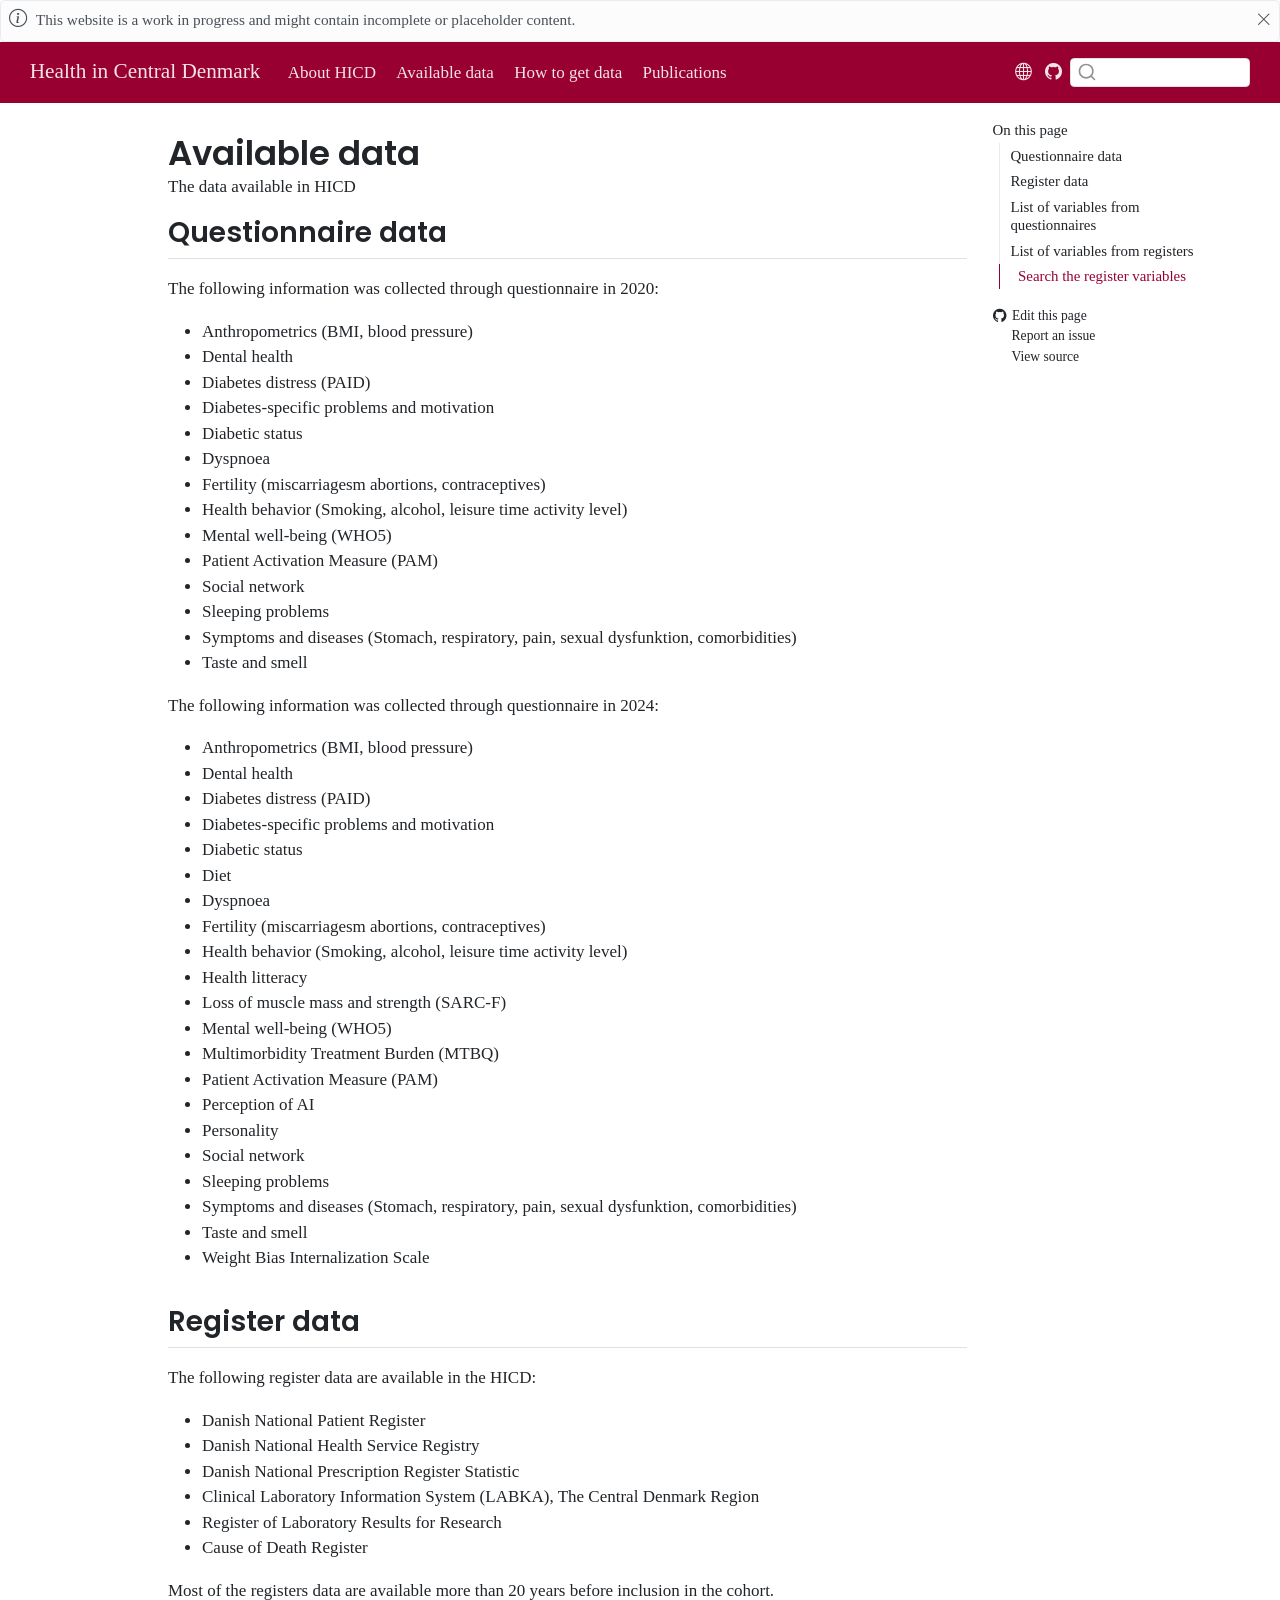
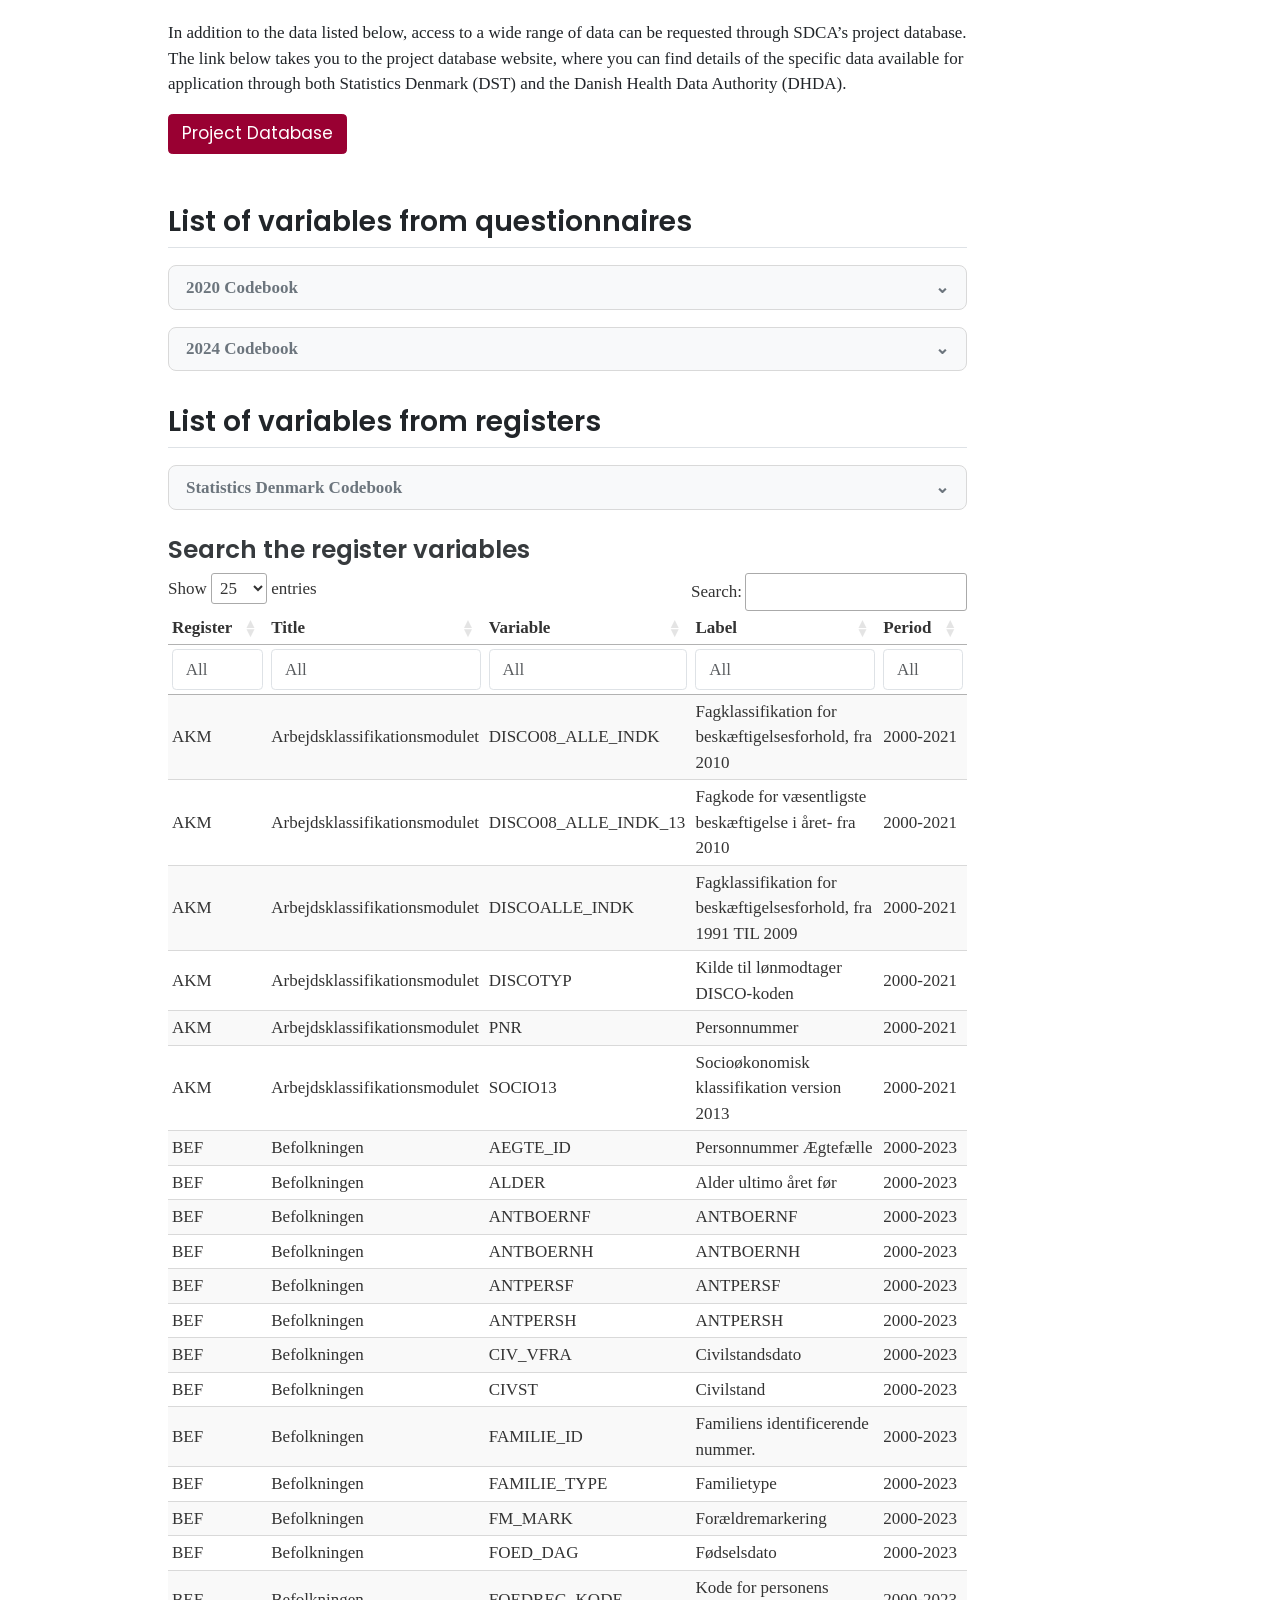
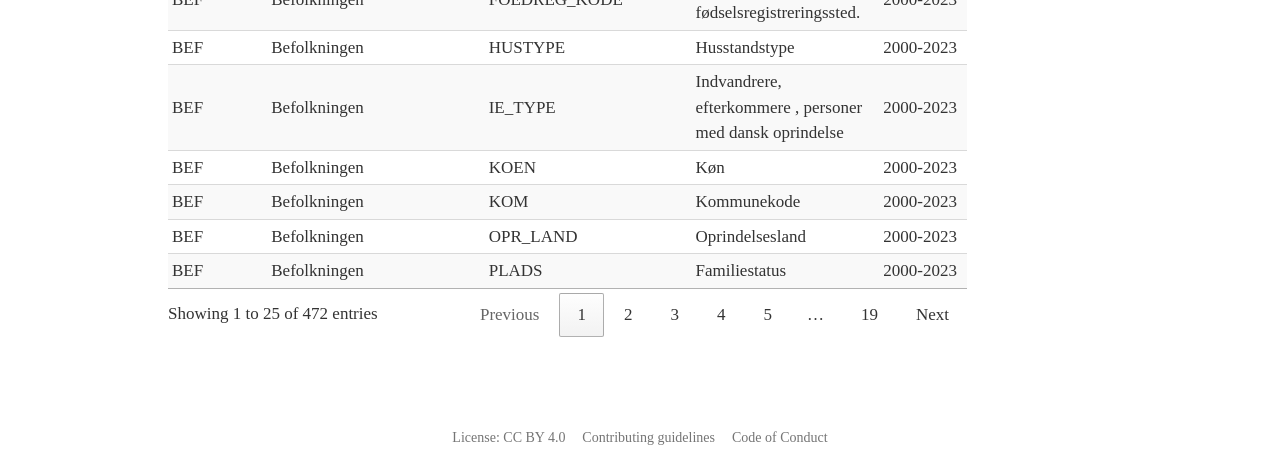
==== commit 0e7a8aa6: "Built site for gh-pages" ====
--- a/available-data/index.html
+++ b/available-data/index.html
@@ -48,9 +48,9 @@
 <link href="../site_libs/quarto-html/quarto-syntax-highlighting-1f42ef86e7bbcd4ef0935f55bd85d622.css" rel="stylesheet" class="quarto-color-scheme-extra" id="quarto-text-highlighting-styles">
 <script src="../site_libs/bootstrap/bootstrap.min.js"></script>
 <link href="../site_libs/bootstrap/bootstrap-icons.css" rel="stylesheet">
-<link href="../site_libs/bootstrap/bootstrap-184272e92f3e2d58ed2564d3eb7c2aad.min.css" rel="stylesheet" append-hash="true" class="quarto-color-scheme" id="quarto-bootstrap" data-mode="light">
-<link href="../site_libs/bootstrap/bootstrap-dark-44209e06a4f44c1ae44acd4ccb9f944a.min.css" rel="stylesheet" append-hash="true" class="quarto-color-scheme quarto-color-alternate" id="quarto-bootstrap" data-mode="light">
-<link href="../site_libs/bootstrap/bootstrap-184272e92f3e2d58ed2564d3eb7c2aad.min.css" rel="stylesheet" append-hash="true" class="quarto-color-scheme-extra" id="quarto-bootstrap" data-mode="light">
+<link href="../site_libs/bootstrap/bootstrap-1e0da46959e53c00bf7cbfe78200a8f3.min.css" rel="stylesheet" append-hash="true" class="quarto-color-scheme" id="quarto-bootstrap" data-mode="light">
+<link href="../site_libs/bootstrap/bootstrap-dark-856bb4aba8474a5bb73121438e2d660b.min.css" rel="stylesheet" append-hash="true" class="quarto-color-scheme quarto-color-alternate" id="quarto-bootstrap" data-mode="light">
+<link href="../site_libs/bootstrap/bootstrap-1e0da46959e53c00bf7cbfe78200a8f3.min.css" rel="stylesheet" append-hash="true" class="quarto-color-scheme-extra" id="quarto-bootstrap" data-mode="light">
 <script id="quarto-search-options" type="application/json">{
   "location": "navbar",
   "copy-button": false,
@@ -241,6 +241,10 @@
 <li>Cause of Death Register</li>
 </ul>
 <p>Most of the registers data are available more than 20 years before inclusion in the cohort.</p>
+<p>In addition to the data listed below, access to a wide range of data can be requested through SDCA’s project database. The link below takes you to the project database website, where you can find details of the specific data available for application through both Statistics Denmark (DST) and the Danish Health Data Authority (DHDA).</p>
+<div class="d-flex gap-2">
+<p><a href="https://steno-aarhus.github.io/registers-project-database/" class="btn btn-primary"> Project Database </a></p>
+</div>
 </section>
 <section id="list-of-variables-from-questionnaires" class="level2">
 <h2 class="anchored" data-anchor-id="list-of-variables-from-questionnaires">List of variables from questionnaires</h2>
@@ -6475,8 +6479,8 @@
 <h3 class="anchored" data-anchor-id="search-the-register-variables">Search the register variables</h3>
 <div class="cell">
 <div class="cell-output-display">
-<div id="htmlwidget-aeec1f72d7443bef4ae2" style="width:100%;height:auto;" class="datatables html-widget"></div>
-<script type="application/json" data-for="htmlwidget-aeec1f72d7443bef4ae2">{"x":{"filter":"top","vertical":false,"filterHTML":"<tr>\n  <td data-type=\"character\" style=\"vertical-align: top;\">\n    <div class=\"form-group has-feedback\" style=\"margin-bottom: auto;\">\n      <input type=\"search\" placeholder=\"All\" class=\"form-control\" style=\"width: 100%;\"/>\n      <span class=\"glyphicon glyphicon-remove-circle form-control-feedback\"><\/span>\n    <\/div>\n  <\/td>\n  <td data-type=\"character\" style=\"vertical-align: top;\">\n    <div class=\"form-group has-feedback\" style=\"margin-bottom: auto;\">\n      <input type=\"search\" placeholder=\"All\" class=\"form-control\" style=\"width: 100%;\"/>\n      <span class=\"glyphicon glyphicon-remove-circle form-control-feedback\"><\/span>\n    <\/div>\n  <\/td>\n  <td data-type=\"character\" style=\"vertical-align: top;\">\n    <div class=\"form-group has-feedback\" style=\"margin-bottom: auto;\">\n      <input type=\"search\" placeholder=\"All\" class=\"form-control\" style=\"width: 100%;\"/>\n      <span class=\"glyphicon glyphicon-remove-circle form-control-feedback\"><\/span>\n    <\/div>\n  <\/td>\n  <td data-type=\"character\" style=\"vertical-align: top;\">\n    <div class=\"form-group has-feedback\" style=\"margin-bottom: auto;\">\n      <input type=\"search\" placeholder=\"All\" class=\"form-control\" style=\"width: 100%;\"/>\n      <span class=\"glyphicon glyphicon-remove-circle form-control-feedback\"><\/span>\n    <\/div>\n  <\/td>\n  <td data-type=\"character\" style=\"vertical-align: top;\">\n    <div class=\"form-group has-feedback\" style=\"margin-bottom: auto;\">\n      <input type=\"search\" placeholder=\"All\" class=\"form-control\" style=\"width: 100%;\"/>\n      <span class=\"glyphicon glyphicon-remove-circle form-control-feedback\"><\/span>\n    <\/div>\n  <\/td>\n<\/tr>","data":[["AKM","AKM","AKM","AKM","AKM","AKM","BEF","BEF","BEF","BEF","BEF","BEF","BEF","BEF","BEF","BEF","BEF","BEF","BEF","BEF","BEF","BEF","BEF","BEF","BEF","BEF","BEF","BEF","DODSAARS","DODSAARS","DODSAARS","DODSAARS","DODSAASG","DODSAASG","DODSAASG","DODSAASG","DODSAASG","DODSAASG","DODSAASG","DODSAASG","DODSAASG","DODSAASG","DODSAASG","DODSAASG","DODSAASG","DODSAASG","DODSAASG","DODSAASG","DODSAASG","DODSAASG","DODSAASG","DODSAASG","DODSAASG","DODSAASG","DODSAASG","DODSAASG","DODSAASG","DODSAASG","DODSAASG","DODSAASG","DODSAASG","DODSAASG","DODSAASG","DODSAASG","DODSAASG","DODSAASG","DODSAASG","DODSAASG","DODSAASG","DODSAASG","DODSAASG","DODSAASG","DODSAASG","FAIK","FAIK","FAIK","FAIK","FAIK","FAIK","FAIK","FAIK","FAIK","FAIK","FAIK","FAIK","FAIK","IND","IND","IND","IND","IND","IND","LMDB","LMDB","LMDB","LMDB","LMDB","LMDB","LMDB","LMDB","LMDB","LMDB","LMDB","LMDB","LMDB","LMDB","LMDB","LMDB","LMDB","LPR_ADM","LPR_ADM","LPR_ADM","LPR_ADM","LPR_ADM","LPR_ADM","LPR_ADM","LPR_ADM","LPR_ADM","LPR_ADM","LPR_ADM","LPR_ADM","LPR_ADM","LPR_ADM","LPR_ADM","LPR_ADM","LPR_ADM","LPR_ADM","LPR_ADM","LPR_ADM","LPR_ADM","LPR_ADM","LPR_ADM","LPR_ADM","LPR_ADM","LPR_ADM","LPR_ADM","LPR_ADM","LPR_ADM","LPR_ADM","LPR_ADM","LPR_ADM","LPR_ADM","LPR_ADM","LPR_ADM","LPR_ADM","LPR_ADM","LPR_ADM","LPR_BES","LPR_BES","LPR_BES","LPR_BES","LPR_DIAG","LPR_DIAG","LPR_DIAG","LPR_DIAG","LPR_DIAG","LPR_DIAG","LPR_DIAG","LPR_F_DIAGNOSER","LPR_F_DIAGNOSER","LPR_F_DIAGNOSER","LPR_F_DIAGNOSER","LPR_F_DIAGNOSER","LPR_F_DIAGNOSER","LPR_F_FORLOEB","LPR_F_FORLOEB","LPR_F_FORLOEB","LPR_F_FORLOEB","LPR_F_FORLOEB","LPR_F_FORLOEB","LPR_F_FORLOEB","LPR_F_FORLOEB","LPR_F_FORLOEB","LPR_F_FORLOEB","LPR_F_FORLOEB","LPR_F_FORLOEB","LPR_F_FORLOEB","LPR_F_FORLOEB","LPR_F_FORLOEB","LPR_F_FORLOEB","LPR_F_FORLOEB","LPR_F_FORLOEB","LPR_F_FORLOEB","LPR_F_FORLOEB","LPR_F_FORLOEB","LPR_F_FORLOEB","LPR_F_FORLOEB","LPR_F_FORLOEB","LPR_F_FORLOEB","LPR_F_FORLOEB","LPR_F_FORLOEB","LPR_F_FORLOEB","LPR_F_FORLOEB","LPR_F_FORLOEB","LPR_F_FORLOEB","LPR_F_FORLOEB","LPR_F_FORLOEB","LPR_F_FORLOEB","LPR_F_FORLOEB","LPR_F_FORLOEB","LPR_F_FORLOEB","LPR_F_FORLOEB","LPR_F_FORLOEB","LPR_F_FORLOEB","LPR_F_FORLOEB","LPR_F_FORLOEB","LPR_F_FORLOEB","LPR_F_HENVISNING_TILLAEG","LPR_F_HENVISNING_TILLAEG","LPR_F_KONTAKTER","LPR_F_KONTAKTER","LPR_F_KONTAKTER","LPR_F_KONTAKTER","LPR_F_KONTAKTER","LPR_F_KONTAKTER","LPR_F_KONTAKTER","LPR_F_KONTAKTER","LPR_F_KONTAKTER","LPR_F_KONTAKTER","LPR_F_KONTAKTER","LPR_F_KONTAKTER","LPR_F_KONTAKTER","LPR_F_KONTAKTER","LPR_F_KONTAKTER","LPR_F_KONTAKTER","LPR_F_KONTAKTER","LPR_F_KONTAKTER","LPR_F_KONTAKTER","LPR_F_KONTAKTER","LPR_F_KONTAKTER","LPR_F_KONTAKTER","LPR_F_KONTAKTER","LPR_F_KONTAKTER","LPR_F_KONTAKTER","LPR_F_KONTAKTER","LPR_F_KONTAKTER","LPR_F_KONTAKTER","LPR_F_KONTAKTER","LPR_F_KONTAKTER","LPR_F_KONTAKTER","LPR_F_KONTAKTER","LPR_F_KONTAKTER","LPR_F_KONTAKTER","LPR_F_KONTAKTER","LPR_F_KONTAKTER","LPR_F_KONTAKTER","LPR_F_KONTAKTER","LPR_F_KONTAKTER","LPR_F_KONTAKTER","LPR_F_KONTAKTER","LPR_F_KONTAKTER","LPR_F_KONTAKTER","LPR_F_KONTAKTER","LPR_F_KONTAKTER","LPR_F_KONTAKTER","LPR_F_KONTAKTER","LPR_F_ORGANISATIONER","LPR_F_ORGANISATIONER","LPR_F_ORGANISATIONER","LPR_F_ORGANISATIONER","LPR_F_ORGANISATIONER","LPR_F_ORGANISATIONER","LPR_F_ORGANISATIONER","LPR_F_ORGANISATIONER","LPR_F_ORGANISATIONER","LPR_F_ORGANISATIONER","LPR_F_ORGANISATIONER","LPR_F_ORGANISATIONER","LPR_F_ORGANISATIONER","LPR_F_ORGANISATIONER","LPR_F_ORGANISATIONER","LPR_F_ORGANISATIONER","LPR_F_ORGANISATIONER","LPR_F_ORGANISATIONER","LPR_F_ORGANISATIONER","LPR_F_ORGANISATIONER","LPR_F_ORGANISATIONER","LPR_F_ORGANISATIONER","LPR_F_ORGANISATIONER","LPR_F_ORGANISATIONER","LPR_F_ORGANISATIONER","LPR_F_ORGANISATIONER","LPR_F_ORGANISATIONER","LPR_F_ORGANISATIONER","LPR_F_ORGANISATIONER","LPR_F_ORGANISATIONER","LPR_F_PROCEDURER_ANDRE","LPR_F_PROCEDURER_ANDRE","LPR_F_PROCEDURER_ANDRE","LPR_F_PROCEDURER_ANDRE","LPR_F_PROCEDURER_ANDRE","LPR_F_PROCEDURER_ANDRE","LPR_F_PROCEDURER_ANDRE","LPR_F_PROCEDURER_ANDRE","LPR_F_PROCEDURER_ANDRE","LPR_F_PROCEDURER_ANDRE","LPR_F_PROCEDURER_ANDRE","LPR_F_PROCEDURER_ANDRE","LPR_F_PROCEDURER_ANDRE","LPR_F_PROCEDURER_ANDRE","LPR_F_PROCEDURER_ANDRE","LPR_F_PROCEDURER_ANDRE","LPR_F_PROCEDURER_ANDRE","LPR_F_PROCEDURER_ANDRE","LPR_F_PROCEDURER_ANDRE","LPR_F_PROCEDURER_ANDRE","LPR_F_PROCEDURER_ANDRE","LPR_F_PROCEDURER_ANDRE","LPR_F_PROCEDURER_KIRURGI","LPR_F_PROCEDURER_KIRURGI","LPR_F_PROCEDURER_KIRURGI","LPR_F_PROCEDURER_KIRURGI","LPR_F_PROCEDURER_KIRURGI","LPR_F_PROCEDURER_KIRURGI","LPR_F_PROCEDURER_KIRURGI","LPR_F_PROCEDURER_KIRURGI","LPR_F_PROCEDURER_KIRURGI","LPR_F_PROCEDURER_KIRURGI","LPR_F_PROCEDURER_KIRURGI","LPR_F_PROCEDURER_KIRURGI","LPR_F_PROCEDURER_KIRURGI","LPR_F_PROCEDURER_KIRURGI","LPR_F_PROCEDURER_KIRURGI","LPR_F_PROCEDURER_KIRURGI","LPR_F_PROCEDURER_KIRURGI","LPR_F_PROCEDURER_KIRURGI","LPR_F_PROCEDURER_KIRURGI","LPR_F_PROCEDURER_KIRURGI","LPR_F_PROCEDURER_KIRURGI","LPR_F_PROCEDURER_KIRURGI","LPR_OPR","LPR_OPR","LPR_OPR","LPR_OPR","LPR_OPR","LPR_OPR","LPR_OPR","LPR_SKSOPR","LPR_SKSOPR","LPR_SKSOPR","LPR_SKSOPR","LPR_SKSOPR","LPR_SKSOPR","LPR_SKSOPR","LPR_SKSOPR","LPR_SKSOPR","LPR_SKSOPR","LPR_SKSOPR","PSYK_ADM","PSYK_ADM","PSYK_ADM","PSYK_ADM","PSYK_ADM","PSYK_ADM","PSYK_ADM","PSYK_ADM","PSYK_ADM","PSYK_ADM","PSYK_ADM","PSYK_ADM","PSYK_ADM","PSYK_ADM","PSYK_ADM","PSYK_DIAG","PSYK_DIAG","PSYK_DIAG","PSYK_DIAG","PSYK_DIAG","SSSY","SSSY","SSSY","SSSY","SSSY","SSSY","SSSY","SSSY","SSSY","SSSY","SSSY","SSSY","SSSY","SSSY","SSSY","SSSY","SSSY","SYSI","SYSI","SYSI","SYSI","SYSI","SYSI","SYSI","SYSI","SYSI","SYSI","SYSI","SYSI","SYSI","SYSI","SYSI","UAF_ADM","UAF_ADM","UAF_ADM","UAF_ADM","UAF_ADM","UAF_ADM","UAF_ADM","UAF_ADM","UAF_ADM","UAF_ADM","UAF_ADM","UAF_ADM","UAF_ADM","UAF_ADM","UAF_ADM","UAF_ADM","UAF_ADM","UAF_ADM","UAF_ADM","UAF_ADM","UAF_ADM","UAF_ADM","UAF_ADM","UAF_ADM","UAF_ADM","UAF_ADM","UAF_ADM","UAF_ADM","UAF_ADM","UAF_ADM","UAF_ADM","UAF_ADM","UAF_ADM","UAF_ADM","UAF_BES","UAF_BES","UAF_BES","UAF_BES","UAF_DIAG","UAF_DIAG","UAF_DIAG","UAF_DIAG","UAF_DIAG","UAF_DIAG","UAF_OPR","UAF_OPR","UAF_OPR","UAF_OPR","UAF_OPR","UAF_OPR","UAF_OPR","UAF_SKSOPR","UAF_SKSOPR","UAF_SKSOPR","UAF_SKSOPR","UAF_SKSOPR","UAF_SKSOPR","UAF_SKSOPR","UAF_SKSOPR","UAF_SKSOPR","UAF_SKSOPR","UAF_SKSOPR","UDDA","UDDA","UDDA","UDDA","VNDS","VNDS","VNDS","VNDS","VNDS","VNDS"],["Arbejdsklassifikationsmodulet","Arbejdsklassifikationsmodulet","Arbejdsklassifikationsmodulet","Arbejdsklassifikationsmodulet","Arbejdsklassifikationsmodulet","Arbejdsklassifikationsmodulet","Befolkningen","Befolkningen","Befolkningen","Befolkningen","Befolkningen","Befolkningen","Befolkningen","Befolkningen","Befolkningen","Befolkningen","Befolkningen","Befolkningen","Befolkningen","Befolkningen","Befolkningen","Befolkningen","Befolkningen","Befolkningen","Befolkningen","Befolkningen","Befolkningen","Befolkningen","Dødsårssagsregistret","Dødsårssagsregistret","Dødsårssagsregistret","Dødsårssagsregistret","Dødsårsagsregister","Dødsårsagsregister","Dødsårsagsregister","Dødsårsagsregister","Dødsårsagsregister","Dødsårsagsregister","Dødsårsagsregister","Dødsårsagsregister","Dødsårsagsregister","Dødsårsagsregister","Dødsårsagsregister","Dødsårsagsregister","Dødsårsagsregister","Dødsårsagsregister","Dødsårsagsregister","Dødsårsagsregister","Dødsårsagsregister","Dødsårsagsregister","Dødsårsagsregister","Dødsårsagsregister","Dødsårsagsregister","Dødsårsagsregister","Dødsårsagsregister","Dødsårsagsregister","Dødsårsagsregister","Dødsårsagsregister","Dødsårsagsregister","Dødsårsagsregister","Dødsårsagsregister","Dødsårsagsregister","Dødsårsagsregister","Dødsårsagsregister","Dødsårsagsregister","Dødsårsagsregister","Dødsårsagsregister","Dødsårsagsregister","Dødsårsagsregister","Dødsårsagsregister","Dødsårsagsregister","Dødsårsagsregister","Dødsårsagsregister","Familieindkomster","Familieindkomster","Familieindkomster","Familieindkomster","Familieindkomster","Familieindkomster","Familieindkomster","Familieindkomster","Familieindkomster","Familieindkomster","Familieindkomster","Familieindkomster","Familieindkomster","Indkomst","Indkomst","Indkomst","Indkomst","Indkomst","Indkomst","Lægemiddeldatabasen","Lægemiddeldatabasen","Lægemiddeldatabasen","Lægemiddeldatabasen","Lægemiddeldatabasen","Lægemiddeldatabasen","Lægemiddeldatabasen","Lægemiddeldatabasen","Lægemiddeldatabasen","Lægemiddeldatabasen","Lægemiddeldatabasen","Lægemiddeldatabasen","Lægemiddeldatabasen","Lægemiddeldatabasen","Lægemiddeldatabasen","Lægemiddeldatabasen","Lægemiddeldatabasen","Landspatientregistret - administrative oplysninger","Landspatientregistret - administrative oplysninger","Landspatientregistret - administrative oplysninger","Landspatientregistret - administrative oplysninger","Landspatientregistret - administrative oplysninger","Landspatientregistret - administrative oplysninger","Landspatientregistret - administrative oplysninger","Landspatientregistret - administrative oplysninger","Landspatientregistret - administrative oplysninger","Landspatientregistret - administrative oplysninger","Landspatientregistret - administrative oplysninger","Landspatientregistret - administrative oplysninger","Landspatientregistret - administrative oplysninger","Landspatientregistret - administrative oplysninger","Landspatientregistret - administrative oplysninger","Landspatientregistret - administrative oplysninger","Landspatientregistret - administrative oplysninger","Landspatientregistret - administrative oplysninger","Landspatientregistret - administrative oplysninger","Landspatientregistret - administrative oplysninger","Landspatientregistret - administrative oplysninger","Landspatientregistret - administrative oplysninger","Landspatientregistret - administrative oplysninger","Landspatientregistret - administrative oplysninger","Landspatientregistret - administrative oplysninger","Landspatientregistret - administrative oplysninger","Landspatientregistret - administrative oplysninger","Landspatientregistret - administrative oplysninger","Landspatientregistret - administrative oplysninger","Landspatientregistret - administrative oplysninger","Landspatientregistret - administrative oplysninger","Landspatientregistret - administrative oplysninger","Landspatientregistret - administrative oplysninger","Landspatientregistret - administrative oplysninger","Landspatientregistret - administrative oplysninger","Landspatientregistret - administrative oplysninger","Landspatientregistret - administrative oplysninger","Landspatientregistret - administrative oplysninger","Landspatientregistret - ambulante besøgsdatoer","Landspatientregistret - ambulante besøgsdatoer","Landspatientregistret - ambulante besøgsdatoer","Landspatientregistret - ambulante besøgsdatoer","Landspatientregistret - diagnoser","Landspatientregistret - diagnoser","Landspatientregistret - diagnoser","Landspatientregistret - diagnoser","Landspatientregistret - diagnoser","Landspatientregistret - diagnoser","Landspatientregistret - diagnoser","Landspatientregistret (LPR3) - Oplysninger om diagnoser","Landspatientregistret (LPR3) - Oplysninger om diagnoser","Landspatientregistret (LPR3) - Oplysninger om diagnoser","Landspatientregistret (LPR3) - Oplysninger om diagnoser","Landspatientregistret (LPR3) - Oplysninger om diagnoser","Landspatientregistret (LPR3) - Oplysninger om diagnoser","Landspatientregistret (LPR3) - Oplysninger om forløb","Landspatientregistret (LPR3) - Oplysninger om forløb","Landspatientregistret (LPR3) - Oplysninger om forløb","Landspatientregistret (LPR3) - Oplysninger om forløb","Landspatientregistret (LPR3) - Oplysninger om forløb","Landspatientregistret (LPR3) - Oplysninger om forløb","Landspatientregistret (LPR3) - Oplysninger om forløb","Landspatientregistret (LPR3) - Oplysninger om forløb","Landspatientregistret (LPR3) - Oplysninger om forløb","Landspatientregistret (LPR3) - Oplysninger om forløb","Landspatientregistret (LPR3) - Oplysninger om forløb","Landspatientregistret (LPR3) - Oplysninger om forløb","Landspatientregistret (LPR3) - Oplysninger om forløb","Landspatientregistret (LPR3) - Oplysninger om forløb","Landspatientregistret (LPR3) - Oplysninger om forløb","Landspatientregistret (LPR3) - Oplysninger om forløb","Landspatientregistret (LPR3) - Oplysninger om forløb","Landspatientregistret (LPR3) - Oplysninger om forløb","Landspatientregistret (LPR3) - Oplysninger om forløb","Landspatientregistret (LPR3) - Oplysninger om forløb","Landspatientregistret (LPR3) - Oplysninger om forløb","Landspatientregistret (LPR3) - Oplysninger om forløb","Landspatientregistret (LPR3) - Oplysninger om forløb","Landspatientregistret (LPR3) - Oplysninger om forløb","Landspatientregistret (LPR3) - Oplysninger om forløb","Landspatientregistret (LPR3) - Oplysninger om forløb","Landspatientregistret (LPR3) - Oplysninger om forløb","Landspatientregistret (LPR3) - Oplysninger om forløb","Landspatientregistret (LPR3) - Oplysninger om forløb","Landspatientregistret (LPR3) - Oplysninger om forløb","Landspatientregistret (LPR3) - Oplysninger om forløb","Landspatientregistret (LPR3) - Oplysninger om forløb","Landspatientregistret (LPR3) - Oplysninger om forløb","Landspatientregistret (LPR3) - Oplysninger om forløb","Landspatientregistret (LPR3) - Oplysninger om forløb","Landspatientregistret (LPR3) - Oplysninger om forløb","Landspatientregistret (LPR3) - Oplysninger om forløb","Landspatientregistret (LPR3) - Oplysninger om forløb","Landspatientregistret (LPR3) - Oplysninger om forløb","Landspatientregistret (LPR3) - Oplysninger om forløb","Landspatientregistret (LPR3) - Oplysninger om forløb","Landspatientregistret (LPR3) - Oplysninger om forløb","Landspatientregistret (LPR3) - Oplysninger om forløb","Landspatientregistret (LPR3) - Oplysninger om tillægskoder til henvisningsårsager","Landspatientregistret (LPR3) - Oplysninger om tillægskoder til henvisningsårsager","Landspatientregistret (LPR3) - Oplysninger om kontakter","Landspatientregistret (LPR3) - Oplysninger om kontakter","Landspatientregistret (LPR3) - Oplysninger om kontakter","Landspatientregistret (LPR3) - Oplysninger om kontakter","Landspatientregistret (LPR3) - Oplysninger om kontakter","Landspatientregistret (LPR3) - Oplysninger om kontakter","Landspatientregistret (LPR3) - Oplysninger om kontakter","Landspatientregistret (LPR3) - Oplysninger om kontakter","Landspatientregistret (LPR3) - Oplysninger om kontakter","Landspatientregistret (LPR3) - Oplysninger om kontakter","Landspatientregistret (LPR3) - Oplysninger om kontakter","Landspatientregistret (LPR3) - Oplysninger om kontakter","Landspatientregistret (LPR3) - Oplysninger om kontakter","Landspatientregistret (LPR3) - Oplysninger om kontakter","Landspatientregistret (LPR3) - Oplysninger om kontakter","Landspatientregistret (LPR3) - Oplysninger om kontakter","Landspatientregistret (LPR3) - Oplysninger om kontakter","Landspatientregistret (LPR3) - Oplysninger om kontakter","Landspatientregistret (LPR3) - Oplysninger om kontakter","Landspatientregistret (LPR3) - Oplysninger om kontakter","Landspatientregistret (LPR3) - Oplysninger om kontakter","Landspatientregistret (LPR3) - Oplysninger om kontakter","Landspatientregistret (LPR3) - Oplysninger om kontakter","Landspatientregistret (LPR3) - Oplysninger om kontakter","Landspatientregistret (LPR3) - Oplysninger om kontakter","Landspatientregistret (LPR3) - Oplysninger om kontakter","Landspatientregistret (LPR3) - Oplysninger om kontakter","Landspatientregistret (LPR3) - Oplysninger om kontakter","Landspatientregistret (LPR3) - Oplysninger om kontakter","Landspatientregistret (LPR3) - Oplysninger om kontakter","Landspatientregistret (LPR3) - Oplysninger om kontakter","Landspatientregistret (LPR3) - Oplysninger om kontakter","Landspatientregistret (LPR3) - Oplysninger om kontakter","Landspatientregistret (LPR3) - Oplysninger om kontakter","Landspatientregistret (LPR3) - Oplysninger om kontakter","Landspatientregistret (LPR3) - Oplysninger om kontakter","Landspatientregistret (LPR3) - Oplysninger om kontakter","Landspatientregistret (LPR3) - Oplysninger om kontakter","Landspatientregistret (LPR3) - Oplysninger om kontakter","Landspatientregistret (LPR3) - Oplysninger om kontakter","Landspatientregistret (LPR3) - Oplysninger om kontakter","Landspatientregistret (LPR3) - Oplysninger om kontakter","Landspatientregistret (LPR3) - Oplysninger om kontakter","Landspatientregistret (LPR3) - Oplysninger om kontakter","Landspatientregistret (LPR3) - Oplysninger om kontakter","Landspatientregistret (LPR3) - Oplysninger om kontakter","Landspatientregistret (LPR3) - Oplysninger om kontakter","Landspatientregistret (LPR3) - Oplysninger om SOR-enheder og sygehusafsnit (SHAK)","Landspatientregistret (LPR3) - Oplysninger om SOR-enheder og sygehusafsnit (SHAK)","Landspatientregistret (LPR3) - Oplysninger om SOR-enheder og sygehusafsnit (SHAK)","Landspatientregistret (LPR3) - Oplysninger om SOR-enheder og sygehusafsnit (SHAK)","Landspatientregistret (LPR3) - Oplysninger om SOR-enheder og sygehusafsnit (SHAK)","Landspatientregistret (LPR3) - Oplysninger om SOR-enheder og sygehusafsnit (SHAK)","Landspatientregistret (LPR3) - Oplysninger om SOR-enheder og sygehusafsnit (SHAK)","Landspatientregistret (LPR3) - Oplysninger om SOR-enheder og sygehusafsnit (SHAK)","Landspatientregistret (LPR3) - Oplysninger om SOR-enheder og sygehusafsnit (SHAK)","Landspatientregistret (LPR3) - Oplysninger om SOR-enheder og sygehusafsnit (SHAK)","Landspatientregistret (LPR3) - Oplysninger om SOR-enheder og sygehusafsnit (SHAK)","Landspatientregistret (LPR3) - Oplysninger om SOR-enheder og sygehusafsnit (SHAK)","Landspatientregistret (LPR3) - Oplysninger om SOR-enheder og sygehusafsnit (SHAK)","Landspatientregistret (LPR3) - Oplysninger om SOR-enheder og sygehusafsnit (SHAK)","Landspatientregistret (LPR3) - Oplysninger om SOR-enheder og sygehusafsnit (SHAK)","Landspatientregistret (LPR3) - Oplysninger om SOR-enheder og sygehusafsnit (SHAK)","Landspatientregistret (LPR3) - Oplysninger om SOR-enheder og sygehusafsnit (SHAK)","Landspatientregistret (LPR3) - Oplysninger om SOR-enheder og sygehusafsnit (SHAK)","Landspatientregistret (LPR3) - Oplysninger om SOR-enheder og sygehusafsnit (SHAK)","Landspatientregistret (LPR3) - Oplysninger om SOR-enheder og sygehusafsnit (SHAK)","Landspatientregistret (LPR3) - Oplysninger om SOR-enheder og sygehusafsnit (SHAK)","Landspatientregistret (LPR3) - Oplysninger om SOR-enheder og sygehusafsnit (SHAK)","Landspatientregistret (LPR3) - Oplysninger om SOR-enheder og sygehusafsnit (SHAK)","Landspatientregistret (LPR3) - Oplysninger om SOR-enheder og sygehusafsnit (SHAK)","Landspatientregistret (LPR3) - Oplysninger om SOR-enheder og sygehusafsnit (SHAK)","Landspatientregistret (LPR3) - Oplysninger om SOR-enheder og sygehusafsnit (SHAK)","Landspatientregistret (LPR3) - Oplysninger om SOR-enheder og sygehusafsnit (SHAK)","Landspatientregistret (LPR3) - Oplysninger om SOR-enheder og sygehusafsnit (SHAK)","Landspatientregistret (LPR3) - Oplysninger om SOR-enheder og sygehusafsnit (SHAK)","Landspatientregistret (LPR3) - Oplysninger om SOR-enheder og sygehusafsnit (SHAK)","Landspatientregistret (LPR3) - Oplysninger om ikke-kirurgiske procedureregistreringer","Landspatientregistret (LPR3) - Oplysninger om ikke-kirurgiske procedureregistreringer","Landspatientregistret (LPR3) - Oplysninger om ikke-kirurgiske procedureregistreringer","Landspatientregistret (LPR3) - Oplysninger om ikke-kirurgiske procedureregistreringer","Landspatientregistret (LPR3) - Oplysninger om ikke-kirurgiske procedureregistreringer","Landspatientregistret (LPR3) - Oplysninger om ikke-kirurgiske procedureregistreringer","Landspatientregistret (LPR3) - Oplysninger om ikke-kirurgiske procedureregistreringer","Landspatientregistret (LPR3) - Oplysninger om ikke-kirurgiske procedureregistreringer","Landspatientregistret (LPR3) - Oplysninger om ikke-kirurgiske procedureregistreringer","Landspatientregistret (LPR3) - Oplysninger om ikke-kirurgiske procedureregistreringer","Landspatientregistret (LPR3) - Oplysninger om ikke-kirurgiske procedureregistreringer","Landspatientregistret (LPR3) - Oplysninger om ikke-kirurgiske procedureregistreringer","Landspatientregistret (LPR3) - Oplysninger om ikke-kirurgiske procedureregistreringer","Landspatientregistret (LPR3) - Oplysninger om ikke-kirurgiske procedureregistreringer","Landspatientregistret (LPR3) - Oplysninger om ikke-kirurgiske procedureregistreringer","Landspatientregistret (LPR3) - Oplysninger om ikke-kirurgiske procedureregistreringer","Landspatientregistret (LPR3) - Oplysninger om ikke-kirurgiske procedureregistreringer","Landspatientregistret (LPR3) - Oplysninger om ikke-kirurgiske procedureregistreringer","Landspatientregistret (LPR3) - Oplysninger om ikke-kirurgiske procedureregistreringer","Landspatientregistret (LPR3) - Oplysninger om ikke-kirurgiske procedureregistreringer","Landspatientregistret (LPR3) - Oplysninger om ikke-kirurgiske procedureregistreringer","Landspatientregistret (LPR3) - Oplysninger om ikke-kirurgiske procedureregistreringer","Landspatientregistret (LPR3) - Oplysninger om kirurgiske procedureregistreringer","Landspatientregistret (LPR3) - Oplysninger om kirurgiske procedureregistreringer","Landspatientregistret (LPR3) - Oplysninger om kirurgiske procedureregistreringer","Landspatientregistret (LPR3) - Oplysninger om kirurgiske procedureregistreringer","Landspatientregistret (LPR3) - Oplysninger om kirurgiske procedureregistreringer","Landspatientregistret (LPR3) - Oplysninger om kirurgiske procedureregistreringer","Landspatientregistret (LPR3) - Oplysninger om kirurgiske procedureregistreringer","Landspatientregistret (LPR3) - Oplysninger om kirurgiske procedureregistreringer","Landspatientregistret (LPR3) - Oplysninger om kirurgiske procedureregistreringer","Landspatientregistret (LPR3) - Oplysninger om kirurgiske procedureregistreringer","Landspatientregistret (LPR3) - Oplysninger om kirurgiske procedureregistreringer","Landspatientregistret (LPR3) - Oplysninger om kirurgiske procedureregistreringer","Landspatientregistret (LPR3) - Oplysninger om kirurgiske procedureregistreringer","Landspatientregistret (LPR3) - Oplysninger om kirurgiske procedureregistreringer","Landspatientregistret (LPR3) - Oplysninger om kirurgiske procedureregistreringer","Landspatientregistret (LPR3) - Oplysninger om kirurgiske procedureregistreringer","Landspatientregistret (LPR3) - Oplysninger om kirurgiske procedureregistreringer","Landspatientregistret (LPR3) - Oplysninger om kirurgiske procedureregistreringer","Landspatientregistret (LPR3) - Oplysninger om kirurgiske procedureregistreringer","Landspatientregistret (LPR3) - Oplysninger om kirurgiske procedureregistreringer","Landspatientregistret (LPR3) - Oplysninger om kirurgiske procedureregistreringer","Landspatientregistret (LPR3) - Oplysninger om kirurgiske procedureregistreringer","Landspatientregistret - operationer efter ICD8 klassifikationen","Landspatientregistret - operationer efter ICD8 klassifikationen","Landspatientregistret - operationer efter ICD8 klassifikationen","Landspatientregistret - operationer efter ICD8 klassifikationen","Landspatientregistret - operationer efter ICD8 klassifikationen","Landspatientregistret - operationer efter ICD8 klassifikationen","Landspatientregistret - operationer efter ICD8 klassifikationen","Landspatientregistret - operationer","Landspatientregistret - operationer","Landspatientregistret - operationer","Landspatientregistret - operationer","Landspatientregistret - operationer","Landspatientregistret - operationer","Landspatientregistret - operationer","Landspatientregistret - operationer","Landspatientregistret - operationer","Landspatientregistret - operationer","Landspatientregistret - operationer","Landspatientregistret psykiatri - administrative oplysninger","Landspatientregistret psykiatri - administrative oplysninger","Landspatientregistret psykiatri - administrative oplysninger","Landspatientregistret psykiatri - administrative oplysninger","Landspatientregistret psykiatri - administrative oplysninger","Landspatientregistret psykiatri - administrative oplysninger","Landspatientregistret psykiatri - administrative oplysninger","Landspatientregistret psykiatri - administrative oplysninger","Landspatientregistret psykiatri - administrative oplysninger","Landspatientregistret psykiatri - administrative oplysninger","Landspatientregistret psykiatri - administrative oplysninger","Landspatientregistret psykiatri - administrative oplysninger","Landspatientregistret psykiatri - administrative oplysninger","Landspatientregistret psykiatri - administrative oplysninger","Landspatientregistret psykiatri - administrative oplysninger","Landspatientregistret psykiatri - diagnoser","Landspatientregistret psykiatri - diagnoser","Landspatientregistret psykiatri - diagnoser","Landspatientregistret psykiatri - diagnoser","Landspatientregistret psykiatri - diagnoser","Sygesikring (6-cifret)","Sygesikring (6-cifret)","Sygesikring (6-cifret)","Sygesikring (6-cifret)","Sygesikring (6-cifret)","Sygesikring (6-cifret)","Sygesikring (6-cifret)","Sygesikring (6-cifret)","Sygesikring (6-cifret)","Sygesikring (6-cifret)","Sygesikring (6-cifret)","Sygesikring (6-cifret)","Sygesikring (6-cifret)","Sygesikring (6-cifret)","Sygesikring (6-cifret)","Sygesikring (6-cifret)","Sygesikring (6-cifret)","Sygesikring (6-cifret)","Sygesikring (6-cifret)","Sygesikring (6-cifret)","Sygesikring (6-cifret)","Sygesikring (6-cifret)","Sygesikring (6-cifret)","Sygesikring (6-cifret)","Sygesikring (6-cifret)","Sygesikring (6-cifret)","Sygesikring (6-cifret)","Sygesikring (6-cifret)","Sygesikring (6-cifret)","Sygesikring (6-cifret)","Sygesikring (6-cifret)","Sygesikring (6-cifret)","Landspatientregistret uafsluttede kontakter - administrative oplysninger","Landspatientregistret uafsluttede kontakter - administrative oplysninger","Landspatientregistret uafsluttede kontakter - administrative oplysninger","Landspatientregistret uafsluttede kontakter - administrative oplysninger","Landspatientregistret uafsluttede kontakter - administrative oplysninger","Landspatientregistret uafsluttede kontakter - administrative oplysninger","Landspatientregistret uafsluttede kontakter - administrative oplysninger","Landspatientregistret uafsluttede kontakter - administrative oplysninger","Landspatientregistret uafsluttede kontakter - administrative oplysninger","Landspatientregistret uafsluttede kontakter - administrative oplysninger","Landspatientregistret uafsluttede kontakter - administrative oplysninger","Landspatientregistret uafsluttede kontakter - administrative oplysninger","Landspatientregistret uafsluttede kontakter - administrative oplysninger","Landspatientregistret uafsluttede kontakter - administrative oplysninger","Landspatientregistret uafsluttede kontakter - administrative oplysninger","Landspatientregistret uafsluttede kontakter - administrative oplysninger","Landspatientregistret uafsluttede kontakter - administrative oplysninger","Landspatientregistret uafsluttede kontakter - administrative oplysninger","Landspatientregistret uafsluttede kontakter - administrative oplysninger","Landspatientregistret uafsluttede kontakter - administrative oplysninger","Landspatientregistret uafsluttede kontakter - administrative oplysninger","Landspatientregistret uafsluttede kontakter - administrative oplysninger","Landspatientregistret uafsluttede kontakter - administrative oplysninger","Landspatientregistret uafsluttede kontakter - administrative oplysninger","Landspatientregistret uafsluttede kontakter - administrative oplysninger","Landspatientregistret uafsluttede kontakter - administrative oplysninger","Landspatientregistret uafsluttede kontakter - administrative oplysninger","Landspatientregistret uafsluttede kontakter - administrative oplysninger","Landspatientregistret uafsluttede kontakter - administrative oplysninger","Landspatientregistret uafsluttede kontakter - administrative oplysninger","Landspatientregistret uafsluttede kontakter - administrative oplysninger","Landspatientregistret uafsluttede kontakter - administrative oplysninger","Landspatientregistret uafsluttede kontakter - administrative oplysninger","Landspatientregistret uafsluttede kontakter - administrative oplysninger","Landspatientregistret uafsluttede kontakter - ambulante besøgsdatoer","Landspatientregistret uafsluttede kontakter - ambulante besøgsdatoer","Landspatientregistret uafsluttede kontakter - ambulante besøgsdatoer","Landspatientregistret uafsluttede kontakter - ambulante besøgsdatoer","Landspatientregistret uafsluttede kontakter - diagnoser","Landspatientregistret uafsluttede kontakter - diagnoser","Landspatientregistret uafsluttede kontakter - diagnoser","Landspatientregistret uafsluttede kontakter - diagnoser","Landspatientregistret uafsluttede kontakter - diagnoser","Landspatientregistret uafsluttede kontakter - diagnoser","Landspatientregistret uafsluttede kontakter - operationer efter ICD8 klassifikationen","Landspatientregistret uafsluttede kontakter - operationer efter ICD8 klassifikationen","Landspatientregistret uafsluttede kontakter - operationer efter ICD8 klassifikationen","Landspatientregistret uafsluttede kontakter - operationer efter ICD8 klassifikationen","Landspatientregistret uafsluttede kontakter - operationer efter ICD8 klassifikationen","Landspatientregistret uafsluttede kontakter - operationer efter ICD8 klassifikationen","Landspatientregistret uafsluttede kontakter - operationer efter ICD8 klassifikationen","Landspatientregistret uafsluttede kontakter - operationer","Landspatientregistret uafsluttede kontakter - operationer","Landspatientregistret uafsluttede kontakter - operationer","Landspatientregistret uafsluttede kontakter - operationer","Landspatientregistret uafsluttede kontakter - operationer","Landspatientregistret uafsluttede kontakter - operationer","Landspatientregistret uafsluttede kontakter - operationer","Landspatientregistret uafsluttede kontakter - operationer","Landspatientregistret uafsluttede kontakter - operationer","Landspatientregistret uafsluttede kontakter - operationer","Landspatientregistret uafsluttede kontakter - operationer","Uddannelser (BUE)","Uddannelser (BUE)","Uddannelser (BUE)","Uddannelser (BUE)","Historiske vandringer","Historiske vandringer","Historiske vandringer","Historiske vandringer","Historiske vandringer","Historiske vandringer"],["DISCO08_ALLE_INDK","DISCO08_ALLE_INDK_13","DISCOALLE_INDK","DISCOTYP","PNR","SOCIO13","AEGTE_ID","ALDER","ANTBOERNF","ANTBOERNH","ANTPERSF","ANTPERSH","CIV_VFRA","CIVST","FAMILIE_ID","FAMILIE_TYPE","FM_MARK","FOED_DAG","FOEDREG_KODE","HUSTYPE","IE_TYPE","KOEN","KOM","OPR_LAND","PLADS","PNR","REG","STATSB","CPRTJEK","CPRTYPE","D_DODSDTO","PNR","C_BOPAMTF07","C_BOPKOM","C_BOPKOMF07","C_DOD_1A","C_DOD_1B","C_DOD_1C","C_DOD_1D","C_DOD_21","C_DOD_22","C_DOD_23","C_DOD_24","C_DOD_25","C_DOD_26","C_DOD_27","C_DOD_28","C_DODKOM","C_DODREGION","C_DODSMAADE","C_DODSSTED","C_DODTILGRUNDL_ACME","C_FINDESTED","C_HAENDELSESSTED","C_LAEGEFUNKTION","C_LISTE14","C_LISTE49","C_LISTEA","C_LISTEB","C_OBDUKTION","C_OPERATION","C_PRAECIS_DODSSTED","C_PRAECIS_FINDESTED","C_REGION","C_SEX","CPRTJEK","CPRTYPE","D_DODSDATO","D_FINDEDATO","D_STATDATO","PNR","V_ALDER","AAR","FAMAEKVIVADISP_13","FAMAEKVIVAINDKNETTO","FAMBOLIGFORM","FAMBOLIGTYPE","FAMDISPONIBEL_13","FAMEJENDOMSVURDERING","FAMFORMUEAKTIVER","FAMGAELDIALT","FAMILIE_ID","FAMINDKOMSTIALT_13","FAMKONTANTHJAELP_13","FAMSOCIOGRUP_13","VERSION","DISPON_13","EFTLOEN","PERINDKIALT_13","PERSAMLINKNETRENT_NY","PERSONINDK","PNR","APK","ATC","DOSFORM","DOSO","EKSD","EKST","INDO","NAME","PACKSIZE","PATT","PNR12","STRENG","STRNUM","STRUNIT","VOLTYPECODE","VOLTYPETXT","VOLUME","C_ADIAG","C_AFD","C_AMT","C_BLOK","C_HAFD","C_HENM","C_HSGH","C_INDM","C_KOM","C_KONTAARS","C_NYAFD","C_PATTYPE","C_SEX","C_SGH","C_SGHAMT","C_SPEC","C_UDM","CPRTJEK","CPRTYPE","D_EBHDTO","D_FUSDTO","D_HENDTO","D_INDDTO","D_OPDATDTO","D_UDDTO","K_AFD","LEVERANCEDATO","PNR","RECNUM","V_ALDDG","V_ALDER","V_ALDMDR","V_BEHDAGE","V_INDMINUT","V_INDTIME","V_SENGDAGE","V_UDTIME","VERSION","D_AMBDTO","LEVERANCEDATO","RECNUM","VERSION","C_DIAG","C_DIAGMOD","C_DIAGTYPE","C_TILDIAG","LEVERANCEDATO","RECNUM","VERSION","DIAGNOSEKODE","DIAGNOSEKODE_PARENT","DIAGNOSETYPE","DIAGNOSETYPE_PARENT","DW_EK_KONTAKT","SENERE_AFKRAEFTET","AFSLUTNINGSMAADE","ALDER_DAGE_SLUT","ALDER_DAGE_START","ALDER_SLUT","ALDER_START","DATO_HENVISNING","DATO_INDBERETNING","DATO_SLUT","DATO_START","DW_EK_FORLOEB","DW_EK_HELBREDSFORLOEB","ENHEDSTYPE_ANS","ENHEDSTYPE_HEN","ENHEDSTYPE_IND","FORLOEBLABEL","HENVISNING_FRITVALG","HENVISNINGSMAADE","HENVISNINGSAARSAG","HOVEDSPECIALE_ANS","HOVEDSPECIALE_HEN","HOVEDSPECIALE_IND","KOEN","LPR_ENTITY_ID","PNR","REGION_ANS","REGION_HEN","REGION_IND","SHAK_AFD_ANS","SHAK_AFD_HEN","SHAK_AFD_IND","SHAK_AFS_ANS","SHAK_AFS_HEN","SHAK_AFS_IND","SHAK_SGH_ANS","SHAK_SGH_HEN","SHAK_SGH_IND","SORENHED_ANS","SORENHED_HEN","SORENHED_IND","TIDSPUNKT_HENVISNING","TIDSPUNKT_INDBERETNING","TIDSPUNKT_SLUT","TIDSPUNKT_START","DW_EK_FORLOEB","TILLAEGSKODE","AKTIONSDIAGNOSE","ALDER_DAGE_SLUT","ALDER_DAGE_START","ALDER_SLUT","ALDER_START","DATO_BEHANDLING_START","DATO_HENVISNING","DATO_INDBERETNING","DATO_SLUT","DATO_START","DW_EK_FORLOEB","DW_EK_KONTAKT","ENHEDSTYPE_ANS","ENHEDSTYPE_HEN","ENHEDSTYPE_IND","HENVISNING_FRITVALG","HENVISNINGSMAADE","HENVISNINGSAARSAG","HOVEDSPECIALE_ANS","HOVEDSPECIALE_HEN","HOVEDSPECIALE_IND","KOEN","KONTAKTTYPE","KONTAKTAARSAG","LPR_ENTITY_ID","PNR","PRIORITET","REGION_ANS","REGION_HEN","REGION_IND","SHAK_AFD_ANS","SHAK_AFD_HEN","SHAK_AFD_IND","SHAK_AFS_ANS","SHAK_AFS_HEN","SHAK_AFS_IND","SHAK_SGH_ANS","SHAK_SGH_HEN","SHAK_SGH_IND","SORENHED_ANS","SORENHED_HEN","SORENHED_IND","TIDSPUNKT_BEHANDLING_START","TIDSPUNKT_HENVISNING","TIDSPUNKT_INDBERETNING","TIDSPUNKT_SLUT","TIDSPUNKT_START","DATO_LUKKET","GYLDIG_FRA","GYLDIG_TIL","HOVEDSPECIALE","INSTITUTIONSEJER","INSTITUTIONSEJER_TYPE","KODETYPE","ORG_ENHED_NIVEAU1","ORG_ENHED_NIVEAU2","ORG_ENHED_NIVEAU3","ORG_ENHED_NIVEAU4","ORG_ENHED_NIVEAU5","ORG_ENHED_NIVEAU6","ORG_ENHED_NIVEAU7","REGION","SHAK_AFD","SHAK_AFS","SHAK_SGH","SORENHED","SORENHED_TYPE","SPECIALE_SAMLET","SPECIALE2","SPECIALE3","SPECIALE4","SPECIALE5","SPECIALE6","SPECIALE7","SPECIALE8","SUNDHEDSINSTITUTION","YDERNUMMER","DATO_INDBERETNING","DATO_SLUT","DATO_START","DW_EK_FORLOEB","DW_EK_KONTAKT","DW_EK_PROCEDUREREGISTRERING","ENHEDSTYPE_PRO","HOVEDSPECIALE_PRO","KONTRAST","PROCEDUREKODE","PROCEDUREKODE_PARENT","PROCEDUREREGISTRERING_ID","PROCEDURETYPE","PROCEDURETYPE_PARENT","REGION_PRO","SHAK_AFD_PRO","SHAK_AFS_PRO","SHAK_SGH_PRO","SORENHED_PRO","TIDSPUNKT_INDBERETNING","TIDSPUNKT_SLUT","TIDSPUNKT_START","DATO_INDBERETNING","DATO_SLUT","DATO_START","DW_EK_FORLOEB","DW_EK_KONTAKT","DW_EK_PROCEDUREREGISTRERING","ENHEDSTYPE_PRO","HOVEDSPECIALE_PRO","KONTRAST","PROCEDUREKODE","PROCEDUREKODE_PARENT","PROCEDUREREGISTRERING_ID","PROCEDURETYPE","PROCEDURETYPE_PARENT","REGION_PRO","SHAK_AFD_PRO","SHAK_AFS_PRO","SHAK_SGH_PRO","SORENHED_PRO","TIDSPUNKT_INDBERETNING","TIDSPUNKT_SLUT","TIDSPUNKT_START","C_KOMB","C_OAFD","C_OPR","C_OSGH","LEVERANCEDATO","RECNUM","VERSION","C_OAFD","C_OPR","C_OPRART","C_OSGH","C_TILOPR","D_ODTO","LEVERANCEDATO","RECNUM","V_OMINUT","V_OTIME","VERSION","C_ADIAG","C_AFD","C_INDM","C_PATTYPE","C_SGH","C_UDM","CPRTJEK","CPRTYPE","D_INDDTO","D_UDDTO","PNR","RECNUM","V_INDMINUT","V_INDTIME","VERSION","C_DIAG","C_DIAGTYPE","C_TILDIAG","RECNUM","VERSION","AFRPER","ALDERIMP","BARNMAK","BRUHON","HONUGE","KOENIMP","KONTAKT","PATGRP","PNR","SIKGRUP","SPEC2","SPECIALE","YDERNR","YDERSAMT","YDLANT","YDLTID","YDTYP","AFRPER","BARNMAK","BRUHON","HONUGE","PATTYP","PNR","PRAKTYP","SIKGRUP","SIKREKOM","SPECIALE","YDERNR","YDERSAMT","YDLANT","YDLTID","YDTYP","C_ADIAG","C_AFD","C_AMT","C_BLOK","C_HAFD","C_HENM","C_HSGH","C_INDM","C_KOM","C_KONTAARS","C_NYAFD","C_PATTYPE","C_SEX","C_SGH","C_SGHAMT","C_SPEC","C_UDM","D_EBHDTO","D_FUSDTO","D_HENDTO","D_INDDTO","D_UDDTO","LEVERANCEDATO","PNR","RECNUM","V_ALDDG","V_ALDER","V_ALDMDR","V_BEHDAGE","V_INDMINUT","V_INDTIME","V_SENGDAGE","V_UDTIME","VERSION","D_AMBDTO","LEVERANCEDATO","RECNUM","VERSION","C_DIAG","C_DIAGTYPE","C_TILDIAG","LEVERANCEDATO","RECNUM","VERSION","C_KOMB","C_OAFD","C_OPR","C_OSGH","LEVERANCEDATO","RECNUM","VERSION","C_OAFD","C_OPR","C_OPRART","C_OSGH","C_TILOPR","D_ODTO","LEVERANCEDATO","RECNUM","V_OMINUT","V_OTIME","VERSION","HFAUDD","PNR","UDD","VERSION","CPRTJEK","CPRTYPE","HAEND_DATO","INDUD_KODE","INDUD_LAND","PNR"],["Fagklassifikation for beskæftigelsesforhold, fra 2010","Fagkode for væsentligste beskæftigelse i året- fra 2010","Fagklassifikation for beskæftigelsesforhold, fra 1991 TIL 2009","Kilde til lønmodtager DISCO-koden","Personnummer","Socioøkonomisk klassifikation version 2013","Personnummer Ægtefælle","Alder ultimo året før","ANTBOERNF","ANTBOERNH","ANTPERSF","ANTPERSH","Civilstandsdato","Civilstand","Familiens identificerende nummer.","Familietype","Forældremarkering","Fødselsdato","Kode for personens fødselsregistreringssted.","Husstandstype","Indvandrere, efterkommere , personer med dansk oprindelse","Køn","Kommunekode","Oprindelsesland","Familiestatus","Personnummer","Region","Statsborgerskab","CPR-tjek","CPR-type","Dødsdato","Personnummer","C_BOPAMTF07","C_BOPKOM","C_BOPKOMF07","C_DOD_1A","C_DOD_1B","C_DOD_1C","C_DOD_1D","C_DOD_21","C_DOD_22","C_DOD_23","C_DOD_24","C_DOD_25","C_DOD_26","C_DOD_27","C_DOD_28","C_DODKOM","C_DODREGION","C_DODSMAADE","C_DODSSTED","C_DODTILGRUNDL_ACME","C_FINDESTED","C_HAENDELSESSTED","C_LAEGEFUNKTION","C_LISTE14","C_LISTE49","C_LISTEA","C_LISTEB","C_OBDUKTION","C_OPERATION","C_PRAECIS_DODSSTED","C_PRAECIS_FINDESTED","C_REGION","C_SEX","CPR-tjek","CPR-type","D_DODSDATO","D_FINDEDATO","D_STATDATO","K_CPR","V_ALDER","","Ækvivaleret disponibel indkomst for familien","Ækvivaleret samlet indkomst med nettorenter for familien","Familiens boligform","Familiens boligtype","Disponibel indkomst","Kontant ejendomsværdi","Familiens samlede aktiver","Familiens passiver","Familie identifikation","Indkomst i alt, før skatter mv.","Kontant hjælp i familien","socioøkonomiske klassifikation","Version","Indkomst efter skat og renteR","Efterløn ( fra 2009 ink.l fleksydelse)","Personindkomst i alt ekskl. beregnet lejeværdi af egen bolig og før fr","Samlede indkomster inkl. beregnet lejeværdi fratrukket fradragsberetti","Personindkomst i alt uden formueindkomst, og før fradrag af arbejdsmar","Personnummer","Antal pakninger","ATC-kode detaljeret (s)","Lægemiddelform (s)","Doseringskode","Ekspeditionsdato","Ekspeditionstype","Indikationskode","Lægemidlets navn (Store bogstaver) (s)","Numerisk pakningsstørrelse (s)","Patienttype","CPR-nummer","Styrke, klartekst (s)","Styrke, numerisk (s)","Enhed til numerisk styrke (s)","","","Volume","Aktionsdiagnose","Afdelingskode","Amt","Inddeling af speciale i blokke","Henvisende afdeling","Henvisningsmåde","Henvisende sygehus","Indlæggelsesmåde","Kommune","Kontaktårsag","","Patienttype","Køn","Sygehus","Sygehusamt","Specialekode","Udskrivningsmåde","CPR-tjek","CPR-type","Data for endelig behandling (Variabel udgået efter 31.12.2003)","Dato for forundersøgelse (Variabel udgået efter 31.12.2003)","Henvisningsdato","Indlæggelsesdato","Intern dato for opdatering af kontakten","Udskrivningsdato","Afdelingskode","DST leverancedato","Personnummer","LPR-identnummer","Alder i dage ved kontaktens start","Alder i år ved kontaktens start","Alder i måneder ved kontaktens start","Behandlingsdage (Variabel udgået efter 31.12.2001)","Indlæggelsminut","Indlæggelsestidspunkt","Sengedage","Udskrivningstime","DST Version","Dato for ambulantbesøg","DST leverancedato","LPR-identnummer","DST Version","Diagnosekode","Diagnosemodifikation","Diagnosetype","Tillægsdiagnose","DST leverancedato","LPR-identnummer","DST Version","diagnosekode","diagnosekode_parent","diagnosetype","diagnosetype_parent","INGEN LABEL","senere_afkraeftet","afslutningsmaade","alder_dage_slut","alder_dage_start","alder_slut","alder_start","dato_henvisning","dato_indberetning","dato_slut","dato_start","INGEN LABEL","INGEN LABEL","enhedstype_ans","enhedstype_hen","enhedstype_ind","forloeblabel","henvisning_fritvalg","henvisningsmaade","henvisningsaarsag","hovedspeciale_ans","hovedspeciale_hen","hovedspeciale_ind","koen","lpr_entity_id","INGEN LABEL","region_ans","region_hen","region_ind","shak_afd_ans","shak_afd_hen","shak_afd_ind","shak_afs_ans","shak_afs_hen","shak_afs_ind","shak_sgh_ans","shak_sgh_hen","shak_sgh_ind","INGEN LABEL","INGEN LABEL","INGEN LABEL","tidspunkt_henvisning","tidspunkt_indberetning","tidspunkt_slut","tidspunkt_start","INGEN LABEL","tillaegskode","aktionsdiagnose","alder_dage_slut","alder_dage_start","alder_slut","alder_start","dato_behandling_start","dato_henvisning","dato_indberetning","dato_slut","dato_start","INGEN LABEL","INGEN LABEL","enhedstype_ans","enhedstype_hen","enhedstype_ind","henvisning_fritvalg","henvisningsmaade","henvisningsaarsag","hovedspeciale_ans","hovedspeciale_hen","hovedspeciale_ind","koen","kontakttype","kontaktaarsag","lpr_entity_id","INGEN LABEL","prioritet","region_ans","region_hen","region_ind","shak_afd_ans","shak_afd_hen","shak_afd_ind","shak_afs_ans","shak_afs_hen","shak_afs_ind","shak_sgh_ans","shak_sgh_hen","shak_sgh_ind","INGEN LABEL","INGEN LABEL","INGEN LABEL","tidspunkt_behandling_start","tidspunkt_henvisning","tidspunkt_indberetning","tidspunkt_slut","tidspunkt_start","dato_lukket","gyldig_fra","gyldig_til","hovedspeciale","INGEN LABEL","institutionsejer_type","kodetype","INGEN LABEL","INGEN LABEL","INGEN LABEL","INGEN LABEL","INGEN LABEL","INGEN LABEL","INGEN LABEL","region","shak_afd","shak_afs","shak_sgh","INGEN LABEL","sorenhed_type","speciale_samlet","speciale2","speciale3","speciale4","speciale5","speciale6","speciale7","speciale8","INGEN LABEL","INGEN LABEL","dato_indberetning","dato_slut","dato_start","INGEN LABEL","INGEN LABEL","INGEN LABEL","enhedstype_pro","hovedspeciale_pro","kontrast","procedurekode","procedurekode_parent","INGEN LABEL","proceduretype","proceduretype_parent","region_pro","shak_afd_pro","shak_afs_pro","shak_sgh_pro","INGEN LABEL","tidspunkt_indberetning","tidspunkt_slut","tidspunkt_start","dato_indberetning","dato_slut","dato_start","INGEN LABEL","INGEN LABEL","INGEN LABEL","enhedstype_pro","hovedspeciale_pro","kontrast","procedurekode","procedurekode_parent","INGEN LABEL","proceduretype","proceduretype_parent","region_pro","shak_afd_pro","shak_afs_pro","shak_sgh_pro","INGEN LABEL","tidspunkt_indberetning","tidspunkt_slut","tidspunkt_start","Kombination","Operationsafdeling","Operationskode","Operationssygehus","DST leverancedato","LPR-identnummer","DST Version","Procedurende afdeling (operation)","Procedurekodenummer (operation)","Procedureart (operation)","Procedurende sygehus (operation)","Tillægskode (operation)","Proceduredato (operation)","DST leverancedato","LPR-identnummer","Procedureminut (operation)","Proceduretime (operation)","DST Version","Aktionsdiagnose","Afdelingskode","Indlæggelsesmåde","Patienttype","Sygehus","Udskrivningsmåde","CPR-tjek","CPR-type","Indlæggelsesdato","Udskrivningsdato","Personnummer","LPR-identnummer","Indlæggelsesminut","Indlæggelsestidspunkt","DST Version","Diagnosekode","Diagnosetype","Tillægsdiagnose","LPR-identnummer","DST Version","Afregningsperiode","Alder ultimo inkl. imputerede","Barnemarkering","Bruttohonorar til læge mv.","Honoraruge","Køn inkl. imputerede","Kontakt","Patientgruppe","Personnummer","Sygesikringsgruppe","2-cifret speciale","6-cifret speciale","Ydernummer","Yders amt","Antal ydelser under specialet","Tidspunktskode for ydelsen","Ydertype","Afregningsperiode","Barnemarkering","Bruttohonorar til læge mv.","Honoraruge","Patienttype","Sikredes personnummer","Praksistype","Sikringsgruppe","Sikredes kommune","6-cifret speciale","Ydernummer","Yders amt","Antal ydelser under specialet","Tidspunktskode for ydelsen","Ydertype","C_ADIAG","C_AFD","C_AMT","C_BLOK","C_HAFD","C_HENM","C_HSGH","C_INDM","C_KOM","C_KONTAARS","C_NYAFD","C_PATTYPE","C_SEX","C_SGH","C_SGHAMT","C_SPEC","C_UDM","D_EBHDTO","D_FUSDTO","D_HENDTO","D_INDDTO","D_UDDTO","INGEN LABEL","INGEN LABEL","INGEN LABEL","V_ALDDG","V_ALDER","V_ALDMDR","V_BEHDAGE","V_INDMINUT","V_INDTIME","V_SENGDAGE","V_UDTIME","INGEN LABEL","D_AMBDTO","DST leverancedato","LPR-identnummer","DST Version","C_DIAG","C_DIAGTYPE","C_TILDIAG","DST leverancedato","LPR-identnummer","DST Version","C_KOMB","C_OAFD","C_OPR","C_OSGH","DST leverancedato","LPR-identnummer","DST Version","C_OAFD","C_OPR","C_OPRART","C_OSGH","C_TILOPR","D_ODTO","DST leverancedato","LPR-identnummer","V_OMINUT","V_OTIME","DST Version","Højste fuldførte uddannelse","Personnummer","Uddannelseskode","1-Forløbig version 2-Endelig version, eller efterfølgende rettet versi","CPR-tjek","CPR-type","","","","Personnummer"],["2000-2021","2000-2021","2000-2021","2000-2021","2000-2021","2000-2021","2000-2023","2000-2023","2000-2023","2000-2023","2000-2023","2000-2023","2000-2023","2000-2023","2000-2023","2000-2023","2000-2023","2000-2023","2000-2023","2000-2023","2000-2023","2000-2023","2000-2023","2000-2023","2000-2023","2000-2023","2000-2023","2000-2023","2001","2001","2001","2001","2020-2021","2020-2021","2020-2021","2020-2021","2020-2021","2020-2021","2020-2021","2020-2021","2020-2021","2020-2021","2020-2021","2020-2021","2020-2021","2020-2021","2020-2021","2020-2021","2020-2021","2020-2021","2020-2021","2020-2021","2020-2021","2020-2021","2020-2021","2020-2021","2020-2021","2020-2021","2020-2021","2020-2021","2020-2021","2020-2021","2020-2021","2020-2021","2020-2021","2020-2021","2020-2021","2020-2021","2020-2021","2020-2021","2020-2021","2020-2021","2020-2021","2020-2021","2020-2021","2020-2021","2020-2021","2020-2021","2020-2021","2020-2021","2020-2021","2020-2021","2020-2021","2020-2021","2020-2021","2020-2021","2020-2021","2020-2021","2020-2021","2020-2021","2020-2021","2020-2021","1995-2019","1995-2019","1995-2019","1995-2019","1995-2019","1995-2019","1995-2019","1995-2019","1995-2019","1995-2019","1995-2019","1995-2019","1995-2019","1995-2019","1995-2019","1995-2019","1995-2019","1994-2019","1994-2019","1994-2019","1994-2019","1994-2019","1994-2019","1994-2019","1994-2019","1994-2019","1994-2019","1994-2019","1994-2019","1994-2019","1994-2019","1994-2019","1994-2019","1994-2019","1994-2019","1994-2019","1994-2019","1994-2019","1994-2019","1994-2019","1994-2019","1994-2019","1994-2019","1994-2019","1994-2019","1994-2019","1994-2019","1994-2019","1994-2019","1994-2019","1994-2019","1994-2019","1994-2019","1994-2019","1994-2019","1994-2019","1994-2019","1994-2019","1994-2019","1994-2019","1994-2019","1994-2019","1994-2019","1994-2019","1994-2019","1994-2019","2021-2022","2021-2022","2021-2022","2021-2022","2021-2022","2021-2022","2021-2022","2021-2022","2021-2022","2021-2022","2021-2022","2021-2022","2021-2022","2021-2022","2021-2022","2021-2022","2021-2022","2021-2022","2021-2022","2021-2022","2021-2022","2021-2022","2021-2022","2021-2022","2021-2022","2021-2022","2021-2022","2021-2022","2021-2022","2021-2022","2021-2022","2021-2022","2021-2022","2021-2022","2021-2022","2021-2022","2021-2022","2021-2022","2021-2022","2021-2022","2021-2022","2021-2022","2021-2022","2021-2022","2021-2022","2021-2022","2021-2022","2021-2022","2021-2022","2021","2021","2021-2022","2021-2022","2021-2022","2021-2022","2021-2022","2021-2022","2021-2022","2021-2022","2021-2022","2021-2022","2021-2022","2021-2022","2021-2022","2021-2022","2021-2022","2021-2022","2021-2022","2021-2022","2021-2022","2021-2022","2021-2022","2021-2022","2021-2022","2021-2022","2021-2022","2021-2022","2021-2022","2021-2022","2021-2022","2021-2022","2021-2022","2021-2022","2021-2022","2021-2022","2021-2022","2021-2022","2021-2022","2021-2022","2021-2022","2021-2022","2021-2022","2021-2022","2021-2022","2021-2022","2021-2022","2021-2022","2021-2022","2021-2022","2021-2022","2021-2022","2021-2022","2021-2022","2021-2022","2021-2022","2021-2022","2021-2022","2021-2022","2021-2022","2021-2022","2021-2022","2021-2022","2021-2022","2021-2022","2021-2022","2021-2022","2021-2022","2021-2022","2021-2022","2021-2022","2021-2022","2021-2022","2021-2022","2021-2022","2021-2022","2021-2022","2021-2022","2021-2022","2021-2022","2021-2022","2021-2022","2021-2022","2021-2022","2021-2022","2021-2022","2021-2022","2021-2022","2021-2022","2021-2022","2021-2022","2021-2022","2021-2022","2021-2022","2021-2022","2021-2022","2021-2022","2021-2022","2021-2022","2021-2022","2021-2022","2021-2022","2021-2022","2021-2022","2021-2022","2021-2022","2021-2022","2021-2022","2021-2022","2021-2022","2021-2022","2021-2022","2021-2022","2021-2022","2021-2022","2021-2022","2021-2022","2021-2022","2021-2022","2021-2022","2021-2022","2021-2022","2021-2022","1994-2019","1994-2019","1994-2019","1994-2019","1994-2019","1994-2019","1994-2019","1994-2019","1994-2019","1994-2019","1994-2019","1994-2019","1994-2019","1994-2019","1994-2019","1994-2019","1994-2019","1994-2019","2019","2019","2019","2019","2019","2019","2019","2019","2019","2019","2019","2019","2019","2019","2019","2019","2019","2019","2019","2019","2005-2022","2005-2022","2005-2022","2005-2022","2005-2022","2005-2022","2005-2022","2005-2022","2005-2022","2005-2022","2005-2022","2005-2022","2005-2022","2005-2022","2005-2022","2005-2022","2005-2022","1990-2005","1990-2005","1990-2005","1990-2005","1990-2005","1990-2005","1990-2005","1990-2005","1990-2005","1990-2005","1990-2005","1990-2005","1990-2005","1990-2005","1990-2005","2018","2018","2018","2018","2018","2018","2018","2018","2018","2018","2018","2018","2018","2018","2018","2018","2018","2018","2018","2018","2018","2018","2018","2018","2018","2018","2018","2018","2018","2018","2018","2018","2018","2018","2018","2018","2018","2018","2018","2018","2018","2018","2018","2018","2018","2018","2018","2018","2018","2018","2018","2018","2018","2018","2018","2018","2018","2018","2018","2018","2018","2018","2000-2022","2000-2022","2000-2022","2000-2022","2022","2022","2022","2022","2022","2022"]],"container":"<table class=\"display compact\">\n  <thead>\n    <tr>\n      <th>Register<\/th>\n      <th>Title<\/th>\n      <th>Variable<\/th>\n      <th>Label<\/th>\n      <th>Period<\/th>\n    <\/tr>\n  <\/thead>\n<\/table>","options":{"pageLength":25,"autoWidth":false,"columnDefs":[{"name":"Register","targets":0},{"name":"Title","targets":1},{"name":"Variable","targets":2},{"name":"Label","targets":3},{"name":"Period","targets":4}],"order":[],"orderClasses":false,"orderCellsTop":true}},"evals":[],"jsHooks":[]}</script>
+<div id="htmlwidget-4f372dbc100b6c34dcab" style="width:100%;height:auto;" class="datatables html-widget"></div>
+<script type="application/json" data-for="htmlwidget-4f372dbc100b6c34dcab">{"x":{"filter":"top","vertical":false,"filterHTML":"<tr>\n  <td data-type=\"character\" style=\"vertical-align: top;\">\n    <div class=\"form-group has-feedback\" style=\"margin-bottom: auto;\">\n      <input type=\"search\" placeholder=\"All\" class=\"form-control\" style=\"width: 100%;\"/>\n      <span class=\"glyphicon glyphicon-remove-circle form-control-feedback\"><\/span>\n    <\/div>\n  <\/td>\n  <td data-type=\"character\" style=\"vertical-align: top;\">\n    <div class=\"form-group has-feedback\" style=\"margin-bottom: auto;\">\n      <input type=\"search\" placeholder=\"All\" class=\"form-control\" style=\"width: 100%;\"/>\n      <span class=\"glyphicon glyphicon-remove-circle form-control-feedback\"><\/span>\n    <\/div>\n  <\/td>\n  <td data-type=\"character\" style=\"vertical-align: top;\">\n    <div class=\"form-group has-feedback\" style=\"margin-bottom: auto;\">\n      <input type=\"search\" placeholder=\"All\" class=\"form-control\" style=\"width: 100%;\"/>\n      <span class=\"glyphicon glyphicon-remove-circle form-control-feedback\"><\/span>\n    <\/div>\n  <\/td>\n  <td data-type=\"character\" style=\"vertical-align: top;\">\n    <div class=\"form-group has-feedback\" style=\"margin-bottom: auto;\">\n      <input type=\"search\" placeholder=\"All\" class=\"form-control\" style=\"width: 100%;\"/>\n      <span class=\"glyphicon glyphicon-remove-circle form-control-feedback\"><\/span>\n    <\/div>\n  <\/td>\n  <td data-type=\"character\" style=\"vertical-align: top;\">\n    <div class=\"form-group has-feedback\" style=\"margin-bottom: auto;\">\n      <input type=\"search\" placeholder=\"All\" class=\"form-control\" style=\"width: 100%;\"/>\n      <span class=\"glyphicon glyphicon-remove-circle form-control-feedback\"><\/span>\n    <\/div>\n  <\/td>\n<\/tr>","data":[["AKM","AKM","AKM","AKM","AKM","AKM","BEF","BEF","BEF","BEF","BEF","BEF","BEF","BEF","BEF","BEF","BEF","BEF","BEF","BEF","BEF","BEF","BEF","BEF","BEF","BEF","BEF","BEF","DODSAARS","DODSAARS","DODSAARS","DODSAARS","DODSAASG","DODSAASG","DODSAASG","DODSAASG","DODSAASG","DODSAASG","DODSAASG","DODSAASG","DODSAASG","DODSAASG","DODSAASG","DODSAASG","DODSAASG","DODSAASG","DODSAASG","DODSAASG","DODSAASG","DODSAASG","DODSAASG","DODSAASG","DODSAASG","DODSAASG","DODSAASG","DODSAASG","DODSAASG","DODSAASG","DODSAASG","DODSAASG","DODSAASG","DODSAASG","DODSAASG","DODSAASG","DODSAASG","DODSAASG","DODSAASG","DODSAASG","DODSAASG","DODSAASG","DODSAASG","DODSAASG","DODSAASG","FAIK","FAIK","FAIK","FAIK","FAIK","FAIK","FAIK","FAIK","FAIK","FAIK","FAIK","FAIK","FAIK","IND","IND","IND","IND","IND","IND","LMDB","LMDB","LMDB","LMDB","LMDB","LMDB","LMDB","LMDB","LMDB","LMDB","LMDB","LMDB","LMDB","LMDB","LMDB","LMDB","LMDB","LPR_ADM","LPR_ADM","LPR_ADM","LPR_ADM","LPR_ADM","LPR_ADM","LPR_ADM","LPR_ADM","LPR_ADM","LPR_ADM","LPR_ADM","LPR_ADM","LPR_ADM","LPR_ADM","LPR_ADM","LPR_ADM","LPR_ADM","LPR_ADM","LPR_ADM","LPR_ADM","LPR_ADM","LPR_ADM","LPR_ADM","LPR_ADM","LPR_ADM","LPR_ADM","LPR_ADM","LPR_ADM","LPR_ADM","LPR_ADM","LPR_ADM","LPR_ADM","LPR_ADM","LPR_ADM","LPR_ADM","LPR_ADM","LPR_ADM","LPR_ADM","LPR_BES","LPR_BES","LPR_BES","LPR_BES","LPR_DIAG","LPR_DIAG","LPR_DIAG","LPR_DIAG","LPR_DIAG","LPR_DIAG","LPR_DIAG","LPR_F_DIAGNOSER","LPR_F_DIAGNOSER","LPR_F_DIAGNOSER","LPR_F_DIAGNOSER","LPR_F_DIAGNOSER","LPR_F_DIAGNOSER","LPR_F_FORLOEB","LPR_F_FORLOEB","LPR_F_FORLOEB","LPR_F_FORLOEB","LPR_F_FORLOEB","LPR_F_FORLOEB","LPR_F_FORLOEB","LPR_F_FORLOEB","LPR_F_FORLOEB","LPR_F_FORLOEB","LPR_F_FORLOEB","LPR_F_FORLOEB","LPR_F_FORLOEB","LPR_F_FORLOEB","LPR_F_FORLOEB","LPR_F_FORLOEB","LPR_F_FORLOEB","LPR_F_FORLOEB","LPR_F_FORLOEB","LPR_F_FORLOEB","LPR_F_FORLOEB","LPR_F_FORLOEB","LPR_F_FORLOEB","LPR_F_FORLOEB","LPR_F_FORLOEB","LPR_F_FORLOEB","LPR_F_FORLOEB","LPR_F_FORLOEB","LPR_F_FORLOEB","LPR_F_FORLOEB","LPR_F_FORLOEB","LPR_F_FORLOEB","LPR_F_FORLOEB","LPR_F_FORLOEB","LPR_F_FORLOEB","LPR_F_FORLOEB","LPR_F_FORLOEB","LPR_F_FORLOEB","LPR_F_FORLOEB","LPR_F_FORLOEB","LPR_F_FORLOEB","LPR_F_FORLOEB","LPR_F_FORLOEB","LPR_F_HENVISNING_TILLAEG","LPR_F_HENVISNING_TILLAEG","LPR_F_KONTAKTER","LPR_F_KONTAKTER","LPR_F_KONTAKTER","LPR_F_KONTAKTER","LPR_F_KONTAKTER","LPR_F_KONTAKTER","LPR_F_KONTAKTER","LPR_F_KONTAKTER","LPR_F_KONTAKTER","LPR_F_KONTAKTER","LPR_F_KONTAKTER","LPR_F_KONTAKTER","LPR_F_KONTAKTER","LPR_F_KONTAKTER","LPR_F_KONTAKTER","LPR_F_KONTAKTER","LPR_F_KONTAKTER","LPR_F_KONTAKTER","LPR_F_KONTAKTER","LPR_F_KONTAKTER","LPR_F_KONTAKTER","LPR_F_KONTAKTER","LPR_F_KONTAKTER","LPR_F_KONTAKTER","LPR_F_KONTAKTER","LPR_F_KONTAKTER","LPR_F_KONTAKTER","LPR_F_KONTAKTER","LPR_F_KONTAKTER","LPR_F_KONTAKTER","LPR_F_KONTAKTER","LPR_F_KONTAKTER","LPR_F_KONTAKTER","LPR_F_KONTAKTER","LPR_F_KONTAKTER","LPR_F_KONTAKTER","LPR_F_KONTAKTER","LPR_F_KONTAKTER","LPR_F_KONTAKTER","LPR_F_KONTAKTER","LPR_F_KONTAKTER","LPR_F_KONTAKTER","LPR_F_KONTAKTER","LPR_F_KONTAKTER","LPR_F_KONTAKTER","LPR_F_KONTAKTER","LPR_F_KONTAKTER","LPR_F_ORGANISATIONER","LPR_F_ORGANISATIONER","LPR_F_ORGANISATIONER","LPR_F_ORGANISATIONER","LPR_F_ORGANISATIONER","LPR_F_ORGANISATIONER","LPR_F_ORGANISATIONER","LPR_F_ORGANISATIONER","LPR_F_ORGANISATIONER","LPR_F_ORGANISATIONER","LPR_F_ORGANISATIONER","LPR_F_ORGANISATIONER","LPR_F_ORGANISATIONER","LPR_F_ORGANISATIONER","LPR_F_ORGANISATIONER","LPR_F_ORGANISATIONER","LPR_F_ORGANISATIONER","LPR_F_ORGANISATIONER","LPR_F_ORGANISATIONER","LPR_F_ORGANISATIONER","LPR_F_ORGANISATIONER","LPR_F_ORGANISATIONER","LPR_F_ORGANISATIONER","LPR_F_ORGANISATIONER","LPR_F_ORGANISATIONER","LPR_F_ORGANISATIONER","LPR_F_ORGANISATIONER","LPR_F_ORGANISATIONER","LPR_F_ORGANISATIONER","LPR_F_ORGANISATIONER","LPR_F_PROCEDURER_ANDRE","LPR_F_PROCEDURER_ANDRE","LPR_F_PROCEDURER_ANDRE","LPR_F_PROCEDURER_ANDRE","LPR_F_PROCEDURER_ANDRE","LPR_F_PROCEDURER_ANDRE","LPR_F_PROCEDURER_ANDRE","LPR_F_PROCEDURER_ANDRE","LPR_F_PROCEDURER_ANDRE","LPR_F_PROCEDURER_ANDRE","LPR_F_PROCEDURER_ANDRE","LPR_F_PROCEDURER_ANDRE","LPR_F_PROCEDURER_ANDRE","LPR_F_PROCEDURER_ANDRE","LPR_F_PROCEDURER_ANDRE","LPR_F_PROCEDURER_ANDRE","LPR_F_PROCEDURER_ANDRE","LPR_F_PROCEDURER_ANDRE","LPR_F_PROCEDURER_ANDRE","LPR_F_PROCEDURER_ANDRE","LPR_F_PROCEDURER_ANDRE","LPR_F_PROCEDURER_ANDRE","LPR_F_PROCEDURER_KIRURGI","LPR_F_PROCEDURER_KIRURGI","LPR_F_PROCEDURER_KIRURGI","LPR_F_PROCEDURER_KIRURGI","LPR_F_PROCEDURER_KIRURGI","LPR_F_PROCEDURER_KIRURGI","LPR_F_PROCEDURER_KIRURGI","LPR_F_PROCEDURER_KIRURGI","LPR_F_PROCEDURER_KIRURGI","LPR_F_PROCEDURER_KIRURGI","LPR_F_PROCEDURER_KIRURGI","LPR_F_PROCEDURER_KIRURGI","LPR_F_PROCEDURER_KIRURGI","LPR_F_PROCEDURER_KIRURGI","LPR_F_PROCEDURER_KIRURGI","LPR_F_PROCEDURER_KIRURGI","LPR_F_PROCEDURER_KIRURGI","LPR_F_PROCEDURER_KIRURGI","LPR_F_PROCEDURER_KIRURGI","LPR_F_PROCEDURER_KIRURGI","LPR_F_PROCEDURER_KIRURGI","LPR_F_PROCEDURER_KIRURGI","LPR_OPR","LPR_OPR","LPR_OPR","LPR_OPR","LPR_OPR","LPR_OPR","LPR_OPR","LPR_SKSOPR","LPR_SKSOPR","LPR_SKSOPR","LPR_SKSOPR","LPR_SKSOPR","LPR_SKSOPR","LPR_SKSOPR","LPR_SKSOPR","LPR_SKSOPR","LPR_SKSOPR","LPR_SKSOPR","PSYK_ADM","PSYK_ADM","PSYK_ADM","PSYK_ADM","PSYK_ADM","PSYK_ADM","PSYK_ADM","PSYK_ADM","PSYK_ADM","PSYK_ADM","PSYK_ADM","PSYK_ADM","PSYK_ADM","PSYK_ADM","PSYK_ADM","PSYK_DIAG","PSYK_DIAG","PSYK_DIAG","PSYK_DIAG","PSYK_DIAG","SSSY","SSSY","SSSY","SSSY","SSSY","SSSY","SSSY","SSSY","SSSY","SSSY","SSSY","SSSY","SSSY","SSSY","SSSY","SSSY","SSSY","SYSI","SYSI","SYSI","SYSI","SYSI","SYSI","SYSI","SYSI","SYSI","SYSI","SYSI","SYSI","SYSI","SYSI","SYSI","UAF_ADM","UAF_ADM","UAF_ADM","UAF_ADM","UAF_ADM","UAF_ADM","UAF_ADM","UAF_ADM","UAF_ADM","UAF_ADM","UAF_ADM","UAF_ADM","UAF_ADM","UAF_ADM","UAF_ADM","UAF_ADM","UAF_ADM","UAF_ADM","UAF_ADM","UAF_ADM","UAF_ADM","UAF_ADM","UAF_ADM","UAF_ADM","UAF_ADM","UAF_ADM","UAF_ADM","UAF_ADM","UAF_ADM","UAF_ADM","UAF_ADM","UAF_ADM","UAF_ADM","UAF_ADM","UAF_BES","UAF_BES","UAF_BES","UAF_BES","UAF_DIAG","UAF_DIAG","UAF_DIAG","UAF_DIAG","UAF_DIAG","UAF_DIAG","UAF_OPR","UAF_OPR","UAF_OPR","UAF_OPR","UAF_OPR","UAF_OPR","UAF_OPR","UAF_SKSOPR","UAF_SKSOPR","UAF_SKSOPR","UAF_SKSOPR","UAF_SKSOPR","UAF_SKSOPR","UAF_SKSOPR","UAF_SKSOPR","UAF_SKSOPR","UAF_SKSOPR","UAF_SKSOPR","UDDA","UDDA","UDDA","UDDA","VNDS","VNDS","VNDS","VNDS","VNDS","VNDS"],["Arbejdsklassifikationsmodulet","Arbejdsklassifikationsmodulet","Arbejdsklassifikationsmodulet","Arbejdsklassifikationsmodulet","Arbejdsklassifikationsmodulet","Arbejdsklassifikationsmodulet","Befolkningen","Befolkningen","Befolkningen","Befolkningen","Befolkningen","Befolkningen","Befolkningen","Befolkningen","Befolkningen","Befolkningen","Befolkningen","Befolkningen","Befolkningen","Befolkningen","Befolkningen","Befolkningen","Befolkningen","Befolkningen","Befolkningen","Befolkningen","Befolkningen","Befolkningen","Dødsårssagsregistret","Dødsårssagsregistret","Dødsårssagsregistret","Dødsårssagsregistret","Dødsårsagsregister","Dødsårsagsregister","Dødsårsagsregister","Dødsårsagsregister","Dødsårsagsregister","Dødsårsagsregister","Dødsårsagsregister","Dødsårsagsregister","Dødsårsagsregister","Dødsårsagsregister","Dødsårsagsregister","Dødsårsagsregister","Dødsårsagsregister","Dødsårsagsregister","Dødsårsagsregister","Dødsårsagsregister","Dødsårsagsregister","Dødsårsagsregister","Dødsårsagsregister","Dødsårsagsregister","Dødsårsagsregister","Dødsårsagsregister","Dødsårsagsregister","Dødsårsagsregister","Dødsårsagsregister","Dødsårsagsregister","Dødsårsagsregister","Dødsårsagsregister","Dødsårsagsregister","Dødsårsagsregister","Dødsårsagsregister","Dødsårsagsregister","Dødsårsagsregister","Dødsårsagsregister","Dødsårsagsregister","Dødsårsagsregister","Dødsårsagsregister","Dødsårsagsregister","Dødsårsagsregister","Dødsårsagsregister","Dødsårsagsregister","Familieindkomster","Familieindkomster","Familieindkomster","Familieindkomster","Familieindkomster","Familieindkomster","Familieindkomster","Familieindkomster","Familieindkomster","Familieindkomster","Familieindkomster","Familieindkomster","Familieindkomster","Indkomst","Indkomst","Indkomst","Indkomst","Indkomst","Indkomst","Lægemiddeldatabasen","Lægemiddeldatabasen","Lægemiddeldatabasen","Lægemiddeldatabasen","Lægemiddeldatabasen","Lægemiddeldatabasen","Lægemiddeldatabasen","Lægemiddeldatabasen","Lægemiddeldatabasen","Lægemiddeldatabasen","Lægemiddeldatabasen","Lægemiddeldatabasen","Lægemiddeldatabasen","Lægemiddeldatabasen","Lægemiddeldatabasen","Lægemiddeldatabasen","Lægemiddeldatabasen","Landspatientregistret - administrative oplysninger","Landspatientregistret - administrative oplysninger","Landspatientregistret - administrative oplysninger","Landspatientregistret - administrative oplysninger","Landspatientregistret - administrative oplysninger","Landspatientregistret - administrative oplysninger","Landspatientregistret - administrative oplysninger","Landspatientregistret - administrative oplysninger","Landspatientregistret - administrative oplysninger","Landspatientregistret - administrative oplysninger","Landspatientregistret - administrative oplysninger","Landspatientregistret - administrative oplysninger","Landspatientregistret - administrative oplysninger","Landspatientregistret - administrative oplysninger","Landspatientregistret - administrative oplysninger","Landspatientregistret - administrative oplysninger","Landspatientregistret - administrative oplysninger","Landspatientregistret - administrative oplysninger","Landspatientregistret - administrative oplysninger","Landspatientregistret - administrative oplysninger","Landspatientregistret - administrative oplysninger","Landspatientregistret - administrative oplysninger","Landspatientregistret - administrative oplysninger","Landspatientregistret - administrative oplysninger","Landspatientregistret - administrative oplysninger","Landspatientregistret - administrative oplysninger","Landspatientregistret - administrative oplysninger","Landspatientregistret - administrative oplysninger","Landspatientregistret - administrative oplysninger","Landspatientregistret - administrative oplysninger","Landspatientregistret - administrative oplysninger","Landspatientregistret - administrative oplysninger","Landspatientregistret - administrative oplysninger","Landspatientregistret - administrative oplysninger","Landspatientregistret - administrative oplysninger","Landspatientregistret - administrative oplysninger","Landspatientregistret - administrative oplysninger","Landspatientregistret - administrative oplysninger","Landspatientregistret - ambulante besøgsdatoer","Landspatientregistret - ambulante besøgsdatoer","Landspatientregistret - ambulante besøgsdatoer","Landspatientregistret - ambulante besøgsdatoer","Landspatientregistret - diagnoser","Landspatientregistret - diagnoser","Landspatientregistret - diagnoser","Landspatientregistret - diagnoser","Landspatientregistret - diagnoser","Landspatientregistret - diagnoser","Landspatientregistret - diagnoser","Landspatientregistret (LPR3) - Oplysninger om diagnoser","Landspatientregistret (LPR3) - Oplysninger om diagnoser","Landspatientregistret (LPR3) - Oplysninger om diagnoser","Landspatientregistret (LPR3) - Oplysninger om diagnoser","Landspatientregistret (LPR3) - Oplysninger om diagnoser","Landspatientregistret (LPR3) - Oplysninger om diagnoser","Landspatientregistret (LPR3) - Oplysninger om forløb","Landspatientregistret (LPR3) - Oplysninger om forløb","Landspatientregistret (LPR3) - Oplysninger om forløb","Landspatientregistret (LPR3) - Oplysninger om forløb","Landspatientregistret (LPR3) - Oplysninger om forløb","Landspatientregistret (LPR3) - Oplysninger om forløb","Landspatientregistret (LPR3) - Oplysninger om forløb","Landspatientregistret (LPR3) - Oplysninger om forløb","Landspatientregistret (LPR3) - Oplysninger om forløb","Landspatientregistret (LPR3) - Oplysninger om forløb","Landspatientregistret (LPR3) - Oplysninger om forløb","Landspatientregistret (LPR3) - Oplysninger om forløb","Landspatientregistret (LPR3) - Oplysninger om forløb","Landspatientregistret (LPR3) - Oplysninger om forløb","Landspatientregistret (LPR3) - Oplysninger om forløb","Landspatientregistret (LPR3) - Oplysninger om forløb","Landspatientregistret (LPR3) - Oplysninger om forløb","Landspatientregistret (LPR3) - Oplysninger om forløb","Landspatientregistret (LPR3) - Oplysninger om forløb","Landspatientregistret (LPR3) - Oplysninger om forløb","Landspatientregistret (LPR3) - Oplysninger om forløb","Landspatientregistret (LPR3) - Oplysninger om forløb","Landspatientregistret (LPR3) - Oplysninger om forløb","Landspatientregistret (LPR3) - Oplysninger om forløb","Landspatientregistret (LPR3) - Oplysninger om forløb","Landspatientregistret (LPR3) - Oplysninger om forløb","Landspatientregistret (LPR3) - Oplysninger om forløb","Landspatientregistret (LPR3) - Oplysninger om forløb","Landspatientregistret (LPR3) - Oplysninger om forløb","Landspatientregistret (LPR3) - Oplysninger om forløb","Landspatientregistret (LPR3) - Oplysninger om forløb","Landspatientregistret (LPR3) - Oplysninger om forløb","Landspatientregistret (LPR3) - Oplysninger om forløb","Landspatientregistret (LPR3) - Oplysninger om forløb","Landspatientregistret (LPR3) - Oplysninger om forløb","Landspatientregistret (LPR3) - Oplysninger om forløb","Landspatientregistret (LPR3) - Oplysninger om forløb","Landspatientregistret (LPR3) - Oplysninger om forløb","Landspatientregistret (LPR3) - Oplysninger om forløb","Landspatientregistret (LPR3) - Oplysninger om forløb","Landspatientregistret (LPR3) - Oplysninger om forløb","Landspatientregistret (LPR3) - Oplysninger om forløb","Landspatientregistret (LPR3) - Oplysninger om forløb","Landspatientregistret (LPR3) - Oplysninger om tillægskoder til henvisningsårsager","Landspatientregistret (LPR3) - Oplysninger om tillægskoder til henvisningsårsager","Landspatientregistret (LPR3) - Oplysninger om kontakter","Landspatientregistret (LPR3) - Oplysninger om kontakter","Landspatientregistret (LPR3) - Oplysninger om kontakter","Landspatientregistret (LPR3) - Oplysninger om kontakter","Landspatientregistret (LPR3) - Oplysninger om kontakter","Landspatientregistret (LPR3) - Oplysninger om kontakter","Landspatientregistret (LPR3) - Oplysninger om kontakter","Landspatientregistret (LPR3) - Oplysninger om kontakter","Landspatientregistret (LPR3) - Oplysninger om kontakter","Landspatientregistret (LPR3) - Oplysninger om kontakter","Landspatientregistret (LPR3) - Oplysninger om kontakter","Landspatientregistret (LPR3) - Oplysninger om kontakter","Landspatientregistret (LPR3) - Oplysninger om kontakter","Landspatientregistret (LPR3) - Oplysninger om kontakter","Landspatientregistret (LPR3) - Oplysninger om kontakter","Landspatientregistret (LPR3) - Oplysninger om kontakter","Landspatientregistret (LPR3) - Oplysninger om kontakter","Landspatientregistret (LPR3) - Oplysninger om kontakter","Landspatientregistret (LPR3) - Oplysninger om kontakter","Landspatientregistret (LPR3) - Oplysninger om kontakter","Landspatientregistret (LPR3) - Oplysninger om kontakter","Landspatientregistret (LPR3) - Oplysninger om kontakter","Landspatientregistret (LPR3) - Oplysninger om kontakter","Landspatientregistret (LPR3) - Oplysninger om kontakter","Landspatientregistret (LPR3) - Oplysninger om kontakter","Landspatientregistret (LPR3) - Oplysninger om kontakter","Landspatientregistret (LPR3) - Oplysninger om kontakter","Landspatientregistret (LPR3) - Oplysninger om kontakter","Landspatientregistret (LPR3) - Oplysninger om kontakter","Landspatientregistret (LPR3) - Oplysninger om kontakter","Landspatientregistret (LPR3) - Oplysninger om kontakter","Landspatientregistret (LPR3) - Oplysninger om kontakter","Landspatientregistret (LPR3) - Oplysninger om kontakter","Landspatientregistret (LPR3) - Oplysninger om kontakter","Landspatientregistret (LPR3) - Oplysninger om kontakter","Landspatientregistret (LPR3) - Oplysninger om kontakter","Landspatientregistret (LPR3) - Oplysninger om kontakter","Landspatientregistret (LPR3) - Oplysninger om kontakter","Landspatientregistret (LPR3) - Oplysninger om kontakter","Landspatientregistret (LPR3) - Oplysninger om kontakter","Landspatientregistret (LPR3) - Oplysninger om kontakter","Landspatientregistret (LPR3) - Oplysninger om kontakter","Landspatientregistret (LPR3) - Oplysninger om kontakter","Landspatientregistret (LPR3) - Oplysninger om kontakter","Landspatientregistret (LPR3) - Oplysninger om kontakter","Landspatientregistret (LPR3) - Oplysninger om kontakter","Landspatientregistret (LPR3) - Oplysninger om kontakter","Landspatientregistret (LPR3) - Oplysninger om SOR-enheder og sygehusafsnit (SHAK)","Landspatientregistret (LPR3) - Oplysninger om SOR-enheder og sygehusafsnit (SHAK)","Landspatientregistret (LPR3) - Oplysninger om SOR-enheder og sygehusafsnit (SHAK)","Landspatientregistret (LPR3) - Oplysninger om SOR-enheder og sygehusafsnit (SHAK)","Landspatientregistret (LPR3) - Oplysninger om SOR-enheder og sygehusafsnit (SHAK)","Landspatientregistret (LPR3) - Oplysninger om SOR-enheder og sygehusafsnit (SHAK)","Landspatientregistret (LPR3) - Oplysninger om SOR-enheder og sygehusafsnit (SHAK)","Landspatientregistret (LPR3) - Oplysninger om SOR-enheder og sygehusafsnit (SHAK)","Landspatientregistret (LPR3) - Oplysninger om SOR-enheder og sygehusafsnit (SHAK)","Landspatientregistret (LPR3) - Oplysninger om SOR-enheder og sygehusafsnit (SHAK)","Landspatientregistret (LPR3) - Oplysninger om SOR-enheder og sygehusafsnit (SHAK)","Landspatientregistret (LPR3) - Oplysninger om SOR-enheder og sygehusafsnit (SHAK)","Landspatientregistret (LPR3) - Oplysninger om SOR-enheder og sygehusafsnit (SHAK)","Landspatientregistret (LPR3) - Oplysninger om SOR-enheder og sygehusafsnit (SHAK)","Landspatientregistret (LPR3) - Oplysninger om SOR-enheder og sygehusafsnit (SHAK)","Landspatientregistret (LPR3) - Oplysninger om SOR-enheder og sygehusafsnit (SHAK)","Landspatientregistret (LPR3) - Oplysninger om SOR-enheder og sygehusafsnit (SHAK)","Landspatientregistret (LPR3) - Oplysninger om SOR-enheder og sygehusafsnit (SHAK)","Landspatientregistret (LPR3) - Oplysninger om SOR-enheder og sygehusafsnit (SHAK)","Landspatientregistret (LPR3) - Oplysninger om SOR-enheder og sygehusafsnit (SHAK)","Landspatientregistret (LPR3) - Oplysninger om SOR-enheder og sygehusafsnit (SHAK)","Landspatientregistret (LPR3) - Oplysninger om SOR-enheder og sygehusafsnit (SHAK)","Landspatientregistret (LPR3) - Oplysninger om SOR-enheder og sygehusafsnit (SHAK)","Landspatientregistret (LPR3) - Oplysninger om SOR-enheder og sygehusafsnit (SHAK)","Landspatientregistret (LPR3) - Oplysninger om SOR-enheder og sygehusafsnit (SHAK)","Landspatientregistret (LPR3) - Oplysninger om SOR-enheder og sygehusafsnit (SHAK)","Landspatientregistret (LPR3) - Oplysninger om SOR-enheder og sygehusafsnit (SHAK)","Landspatientregistret (LPR3) - Oplysninger om SOR-enheder og sygehusafsnit (SHAK)","Landspatientregistret (LPR3) - Oplysninger om SOR-enheder og sygehusafsnit (SHAK)","Landspatientregistret (LPR3) - Oplysninger om SOR-enheder og sygehusafsnit (SHAK)","Landspatientregistret (LPR3) - Oplysninger om ikke-kirurgiske procedureregistreringer","Landspatientregistret (LPR3) - Oplysninger om ikke-kirurgiske procedureregistreringer","Landspatientregistret (LPR3) - Oplysninger om ikke-kirurgiske procedureregistreringer","Landspatientregistret (LPR3) - Oplysninger om ikke-kirurgiske procedureregistreringer","Landspatientregistret (LPR3) - Oplysninger om ikke-kirurgiske procedureregistreringer","Landspatientregistret (LPR3) - Oplysninger om ikke-kirurgiske procedureregistreringer","Landspatientregistret (LPR3) - Oplysninger om ikke-kirurgiske procedureregistreringer","Landspatientregistret (LPR3) - Oplysninger om ikke-kirurgiske procedureregistreringer","Landspatientregistret (LPR3) - Oplysninger om ikke-kirurgiske procedureregistreringer","Landspatientregistret (LPR3) - Oplysninger om ikke-kirurgiske procedureregistreringer","Landspatientregistret (LPR3) - Oplysninger om ikke-kirurgiske procedureregistreringer","Landspatientregistret (LPR3) - Oplysninger om ikke-kirurgiske procedureregistreringer","Landspatientregistret (LPR3) - Oplysninger om ikke-kirurgiske procedureregistreringer","Landspatientregistret (LPR3) - Oplysninger om ikke-kirurgiske procedureregistreringer","Landspatientregistret (LPR3) - Oplysninger om ikke-kirurgiske procedureregistreringer","Landspatientregistret (LPR3) - Oplysninger om ikke-kirurgiske procedureregistreringer","Landspatientregistret (LPR3) - Oplysninger om ikke-kirurgiske procedureregistreringer","Landspatientregistret (LPR3) - Oplysninger om ikke-kirurgiske procedureregistreringer","Landspatientregistret (LPR3) - Oplysninger om ikke-kirurgiske procedureregistreringer","Landspatientregistret (LPR3) - Oplysninger om ikke-kirurgiske procedureregistreringer","Landspatientregistret (LPR3) - Oplysninger om ikke-kirurgiske procedureregistreringer","Landspatientregistret (LPR3) - Oplysninger om ikke-kirurgiske procedureregistreringer","Landspatientregistret (LPR3) - Oplysninger om kirurgiske procedureregistreringer","Landspatientregistret (LPR3) - Oplysninger om kirurgiske procedureregistreringer","Landspatientregistret (LPR3) - Oplysninger om kirurgiske procedureregistreringer","Landspatientregistret (LPR3) - Oplysninger om kirurgiske procedureregistreringer","Landspatientregistret (LPR3) - Oplysninger om kirurgiske procedureregistreringer","Landspatientregistret (LPR3) - Oplysninger om kirurgiske procedureregistreringer","Landspatientregistret (LPR3) - Oplysninger om kirurgiske procedureregistreringer","Landspatientregistret (LPR3) - Oplysninger om kirurgiske procedureregistreringer","Landspatientregistret (LPR3) - Oplysninger om kirurgiske procedureregistreringer","Landspatientregistret (LPR3) - Oplysninger om kirurgiske procedureregistreringer","Landspatientregistret (LPR3) - Oplysninger om kirurgiske procedureregistreringer","Landspatientregistret (LPR3) - Oplysninger om kirurgiske procedureregistreringer","Landspatientregistret (LPR3) - Oplysninger om kirurgiske procedureregistreringer","Landspatientregistret (LPR3) - Oplysninger om kirurgiske procedureregistreringer","Landspatientregistret (LPR3) - Oplysninger om kirurgiske procedureregistreringer","Landspatientregistret (LPR3) - Oplysninger om kirurgiske procedureregistreringer","Landspatientregistret (LPR3) - Oplysninger om kirurgiske procedureregistreringer","Landspatientregistret (LPR3) - Oplysninger om kirurgiske procedureregistreringer","Landspatientregistret (LPR3) - Oplysninger om kirurgiske procedureregistreringer","Landspatientregistret (LPR3) - Oplysninger om kirurgiske procedureregistreringer","Landspatientregistret (LPR3) - Oplysninger om kirurgiske procedureregistreringer","Landspatientregistret (LPR3) - Oplysninger om kirurgiske procedureregistreringer","Landspatientregistret - operationer efter ICD8 klassifikationen","Landspatientregistret - operationer efter ICD8 klassifikationen","Landspatientregistret - operationer efter ICD8 klassifikationen","Landspatientregistret - operationer efter ICD8 klassifikationen","Landspatientregistret - operationer efter ICD8 klassifikationen","Landspatientregistret - operationer efter ICD8 klassifikationen","Landspatientregistret - operationer efter ICD8 klassifikationen","Landspatientregistret - operationer","Landspatientregistret - operationer","Landspatientregistret - operationer","Landspatientregistret - operationer","Landspatientregistret - operationer","Landspatientregistret - operationer","Landspatientregistret - operationer","Landspatientregistret - operationer","Landspatientregistret - operationer","Landspatientregistret - operationer","Landspatientregistret - operationer","Landspatientregistret psykiatri - administrative oplysninger","Landspatientregistret psykiatri - administrative oplysninger","Landspatientregistret psykiatri - administrative oplysninger","Landspatientregistret psykiatri - administrative oplysninger","Landspatientregistret psykiatri - administrative oplysninger","Landspatientregistret psykiatri - administrative oplysninger","Landspatientregistret psykiatri - administrative oplysninger","Landspatientregistret psykiatri - administrative oplysninger","Landspatientregistret psykiatri - administrative oplysninger","Landspatientregistret psykiatri - administrative oplysninger","Landspatientregistret psykiatri - administrative oplysninger","Landspatientregistret psykiatri - administrative oplysninger","Landspatientregistret psykiatri - administrative oplysninger","Landspatientregistret psykiatri - administrative oplysninger","Landspatientregistret psykiatri - administrative oplysninger","Landspatientregistret psykiatri - diagnoser","Landspatientregistret psykiatri - diagnoser","Landspatientregistret psykiatri - diagnoser","Landspatientregistret psykiatri - diagnoser","Landspatientregistret psykiatri - diagnoser","Sygesikring (6-cifret)","Sygesikring (6-cifret)","Sygesikring (6-cifret)","Sygesikring (6-cifret)","Sygesikring (6-cifret)","Sygesikring (6-cifret)","Sygesikring (6-cifret)","Sygesikring (6-cifret)","Sygesikring (6-cifret)","Sygesikring (6-cifret)","Sygesikring (6-cifret)","Sygesikring (6-cifret)","Sygesikring (6-cifret)","Sygesikring (6-cifret)","Sygesikring (6-cifret)","Sygesikring (6-cifret)","Sygesikring (6-cifret)","Sygesikring (6-cifret)","Sygesikring (6-cifret)","Sygesikring (6-cifret)","Sygesikring (6-cifret)","Sygesikring (6-cifret)","Sygesikring (6-cifret)","Sygesikring (6-cifret)","Sygesikring (6-cifret)","Sygesikring (6-cifret)","Sygesikring (6-cifret)","Sygesikring (6-cifret)","Sygesikring (6-cifret)","Sygesikring (6-cifret)","Sygesikring (6-cifret)","Sygesikring (6-cifret)","Landspatientregistret uafsluttede kontakter - administrative oplysninger","Landspatientregistret uafsluttede kontakter - administrative oplysninger","Landspatientregistret uafsluttede kontakter - administrative oplysninger","Landspatientregistret uafsluttede kontakter - administrative oplysninger","Landspatientregistret uafsluttede kontakter - administrative oplysninger","Landspatientregistret uafsluttede kontakter - administrative oplysninger","Landspatientregistret uafsluttede kontakter - administrative oplysninger","Landspatientregistret uafsluttede kontakter - administrative oplysninger","Landspatientregistret uafsluttede kontakter - administrative oplysninger","Landspatientregistret uafsluttede kontakter - administrative oplysninger","Landspatientregistret uafsluttede kontakter - administrative oplysninger","Landspatientregistret uafsluttede kontakter - administrative oplysninger","Landspatientregistret uafsluttede kontakter - administrative oplysninger","Landspatientregistret uafsluttede kontakter - administrative oplysninger","Landspatientregistret uafsluttede kontakter - administrative oplysninger","Landspatientregistret uafsluttede kontakter - administrative oplysninger","Landspatientregistret uafsluttede kontakter - administrative oplysninger","Landspatientregistret uafsluttede kontakter - administrative oplysninger","Landspatientregistret uafsluttede kontakter - administrative oplysninger","Landspatientregistret uafsluttede kontakter - administrative oplysninger","Landspatientregistret uafsluttede kontakter - administrative oplysninger","Landspatientregistret uafsluttede kontakter - administrative oplysninger","Landspatientregistret uafsluttede kontakter - administrative oplysninger","Landspatientregistret uafsluttede kontakter - administrative oplysninger","Landspatientregistret uafsluttede kontakter - administrative oplysninger","Landspatientregistret uafsluttede kontakter - administrative oplysninger","Landspatientregistret uafsluttede kontakter - administrative oplysninger","Landspatientregistret uafsluttede kontakter - administrative oplysninger","Landspatientregistret uafsluttede kontakter - administrative oplysninger","Landspatientregistret uafsluttede kontakter - administrative oplysninger","Landspatientregistret uafsluttede kontakter - administrative oplysninger","Landspatientregistret uafsluttede kontakter - administrative oplysninger","Landspatientregistret uafsluttede kontakter - administrative oplysninger","Landspatientregistret uafsluttede kontakter - administrative oplysninger","Landspatientregistret uafsluttede kontakter - ambulante besøgsdatoer","Landspatientregistret uafsluttede kontakter - ambulante besøgsdatoer","Landspatientregistret uafsluttede kontakter - ambulante besøgsdatoer","Landspatientregistret uafsluttede kontakter - ambulante besøgsdatoer","Landspatientregistret uafsluttede kontakter - diagnoser","Landspatientregistret uafsluttede kontakter - diagnoser","Landspatientregistret uafsluttede kontakter - diagnoser","Landspatientregistret uafsluttede kontakter - diagnoser","Landspatientregistret uafsluttede kontakter - diagnoser","Landspatientregistret uafsluttede kontakter - diagnoser","Landspatientregistret uafsluttede kontakter - operationer efter ICD8 klassifikationen","Landspatientregistret uafsluttede kontakter - operationer efter ICD8 klassifikationen","Landspatientregistret uafsluttede kontakter - operationer efter ICD8 klassifikationen","Landspatientregistret uafsluttede kontakter - operationer efter ICD8 klassifikationen","Landspatientregistret uafsluttede kontakter - operationer efter ICD8 klassifikationen","Landspatientregistret uafsluttede kontakter - operationer efter ICD8 klassifikationen","Landspatientregistret uafsluttede kontakter - operationer efter ICD8 klassifikationen","Landspatientregistret uafsluttede kontakter - operationer","Landspatientregistret uafsluttede kontakter - operationer","Landspatientregistret uafsluttede kontakter - operationer","Landspatientregistret uafsluttede kontakter - operationer","Landspatientregistret uafsluttede kontakter - operationer","Landspatientregistret uafsluttede kontakter - operationer","Landspatientregistret uafsluttede kontakter - operationer","Landspatientregistret uafsluttede kontakter - operationer","Landspatientregistret uafsluttede kontakter - operationer","Landspatientregistret uafsluttede kontakter - operationer","Landspatientregistret uafsluttede kontakter - operationer","Uddannelser (BUE)","Uddannelser (BUE)","Uddannelser (BUE)","Uddannelser (BUE)","Historiske vandringer","Historiske vandringer","Historiske vandringer","Historiske vandringer","Historiske vandringer","Historiske vandringer"],["DISCO08_ALLE_INDK","DISCO08_ALLE_INDK_13","DISCOALLE_INDK","DISCOTYP","PNR","SOCIO13","AEGTE_ID","ALDER","ANTBOERNF","ANTBOERNH","ANTPERSF","ANTPERSH","CIV_VFRA","CIVST","FAMILIE_ID","FAMILIE_TYPE","FM_MARK","FOED_DAG","FOEDREG_KODE","HUSTYPE","IE_TYPE","KOEN","KOM","OPR_LAND","PLADS","PNR","REG","STATSB","CPRTJEK","CPRTYPE","D_DODSDTO","PNR","C_BOPAMTF07","C_BOPKOM","C_BOPKOMF07","C_DOD_1A","C_DOD_1B","C_DOD_1C","C_DOD_1D","C_DOD_21","C_DOD_22","C_DOD_23","C_DOD_24","C_DOD_25","C_DOD_26","C_DOD_27","C_DOD_28","C_DODKOM","C_DODREGION","C_DODSMAADE","C_DODSSTED","C_DODTILGRUNDL_ACME","C_FINDESTED","C_HAENDELSESSTED","C_LAEGEFUNKTION","C_LISTE14","C_LISTE49","C_LISTEA","C_LISTEB","C_OBDUKTION","C_OPERATION","C_PRAECIS_DODSSTED","C_PRAECIS_FINDESTED","C_REGION","C_SEX","CPRTJEK","CPRTYPE","D_DODSDATO","D_FINDEDATO","D_STATDATO","PNR","V_ALDER","AAR","FAMAEKVIVADISP_13","FAMAEKVIVAINDKNETTO","FAMBOLIGFORM","FAMBOLIGTYPE","FAMDISPONIBEL_13","FAMEJENDOMSVURDERING","FAMFORMUEAKTIVER","FAMGAELDIALT","FAMILIE_ID","FAMINDKOMSTIALT_13","FAMKONTANTHJAELP_13","FAMSOCIOGRUP_13","VERSION","DISPON_13","EFTLOEN","PERINDKIALT_13","PERSAMLINKNETRENT_NY","PERSONINDK","PNR","APK","ATC","DOSFORM","DOSO","EKSD","EKST","INDO","NAME","PACKSIZE","PATT","PNR12","STRENG","STRNUM","STRUNIT","VOLTYPECODE","VOLTYPETXT","VOLUME","C_ADIAG","C_AFD","C_AMT","C_BLOK","C_HAFD","C_HENM","C_HSGH","C_INDM","C_KOM","C_KONTAARS","C_NYAFD","C_PATTYPE","C_SEX","C_SGH","C_SGHAMT","C_SPEC","C_UDM","CPRTJEK","CPRTYPE","D_EBHDTO","D_FUSDTO","D_HENDTO","D_INDDTO","D_OPDATDTO","D_UDDTO","K_AFD","LEVERANCEDATO","PNR","RECNUM","V_ALDDG","V_ALDER","V_ALDMDR","V_BEHDAGE","V_INDMINUT","V_INDTIME","V_SENGDAGE","V_UDTIME","VERSION","D_AMBDTO","LEVERANCEDATO","RECNUM","VERSION","C_DIAG","C_DIAGMOD","C_DIAGTYPE","C_TILDIAG","LEVERANCEDATO","RECNUM","VERSION","DIAGNOSEKODE","DIAGNOSEKODE_PARENT","DIAGNOSETYPE","DIAGNOSETYPE_PARENT","DW_EK_KONTAKT","SENERE_AFKRAEFTET","AFSLUTNINGSMAADE","ALDER_DAGE_SLUT","ALDER_DAGE_START","ALDER_SLUT","ALDER_START","DATO_HENVISNING","DATO_INDBERETNING","DATO_SLUT","DATO_START","DW_EK_FORLOEB","DW_EK_HELBREDSFORLOEB","ENHEDSTYPE_ANS","ENHEDSTYPE_HEN","ENHEDSTYPE_IND","FORLOEBLABEL","HENVISNING_FRITVALG","HENVISNINGSMAADE","HENVISNINGSAARSAG","HOVEDSPECIALE_ANS","HOVEDSPECIALE_HEN","HOVEDSPECIALE_IND","KOEN","LPR_ENTITY_ID","PNR","REGION_ANS","REGION_HEN","REGION_IND","SHAK_AFD_ANS","SHAK_AFD_HEN","SHAK_AFD_IND","SHAK_AFS_ANS","SHAK_AFS_HEN","SHAK_AFS_IND","SHAK_SGH_ANS","SHAK_SGH_HEN","SHAK_SGH_IND","SORENHED_ANS","SORENHED_HEN","SORENHED_IND","TIDSPUNKT_HENVISNING","TIDSPUNKT_INDBERETNING","TIDSPUNKT_SLUT","TIDSPUNKT_START","DW_EK_FORLOEB","TILLAEGSKODE","AKTIONSDIAGNOSE","ALDER_DAGE_SLUT","ALDER_DAGE_START","ALDER_SLUT","ALDER_START","DATO_BEHANDLING_START","DATO_HENVISNING","DATO_INDBERETNING","DATO_SLUT","DATO_START","DW_EK_FORLOEB","DW_EK_KONTAKT","ENHEDSTYPE_ANS","ENHEDSTYPE_HEN","ENHEDSTYPE_IND","HENVISNING_FRITVALG","HENVISNINGSMAADE","HENVISNINGSAARSAG","HOVEDSPECIALE_ANS","HOVEDSPECIALE_HEN","HOVEDSPECIALE_IND","KOEN","KONTAKTTYPE","KONTAKTAARSAG","LPR_ENTITY_ID","PNR","PRIORITET","REGION_ANS","REGION_HEN","REGION_IND","SHAK_AFD_ANS","SHAK_AFD_HEN","SHAK_AFD_IND","SHAK_AFS_ANS","SHAK_AFS_HEN","SHAK_AFS_IND","SHAK_SGH_ANS","SHAK_SGH_HEN","SHAK_SGH_IND","SORENHED_ANS","SORENHED_HEN","SORENHED_IND","TIDSPUNKT_BEHANDLING_START","TIDSPUNKT_HENVISNING","TIDSPUNKT_INDBERETNING","TIDSPUNKT_SLUT","TIDSPUNKT_START","DATO_LUKKET","GYLDIG_FRA","GYLDIG_TIL","HOVEDSPECIALE","INSTITUTIONSEJER","INSTITUTIONSEJER_TYPE","KODETYPE","ORG_ENHED_NIVEAU1","ORG_ENHED_NIVEAU2","ORG_ENHED_NIVEAU3","ORG_ENHED_NIVEAU4","ORG_ENHED_NIVEAU5","ORG_ENHED_NIVEAU6","ORG_ENHED_NIVEAU7","REGION","SHAK_AFD","SHAK_AFS","SHAK_SGH","SORENHED","SORENHED_TYPE","SPECIALE_SAMLET","SPECIALE2","SPECIALE3","SPECIALE4","SPECIALE5","SPECIALE6","SPECIALE7","SPECIALE8","SUNDHEDSINSTITUTION","YDERNUMMER","DATO_INDBERETNING","DATO_SLUT","DATO_START","DW_EK_FORLOEB","DW_EK_KONTAKT","DW_EK_PROCEDUREREGISTRERING","ENHEDSTYPE_PRO","HOVEDSPECIALE_PRO","KONTRAST","PROCEDUREKODE","PROCEDUREKODE_PARENT","PROCEDUREREGISTRERING_ID","PROCEDURETYPE","PROCEDURETYPE_PARENT","REGION_PRO","SHAK_AFD_PRO","SHAK_AFS_PRO","SHAK_SGH_PRO","SORENHED_PRO","TIDSPUNKT_INDBERETNING","TIDSPUNKT_SLUT","TIDSPUNKT_START","DATO_INDBERETNING","DATO_SLUT","DATO_START","DW_EK_FORLOEB","DW_EK_KONTAKT","DW_EK_PROCEDUREREGISTRERING","ENHEDSTYPE_PRO","HOVEDSPECIALE_PRO","KONTRAST","PROCEDUREKODE","PROCEDUREKODE_PARENT","PROCEDUREREGISTRERING_ID","PROCEDURETYPE","PROCEDURETYPE_PARENT","REGION_PRO","SHAK_AFD_PRO","SHAK_AFS_PRO","SHAK_SGH_PRO","SORENHED_PRO","TIDSPUNKT_INDBERETNING","TIDSPUNKT_SLUT","TIDSPUNKT_START","C_KOMB","C_OAFD","C_OPR","C_OSGH","LEVERANCEDATO","RECNUM","VERSION","C_OAFD","C_OPR","C_OPRART","C_OSGH","C_TILOPR","D_ODTO","LEVERANCEDATO","RECNUM","V_OMINUT","V_OTIME","VERSION","C_ADIAG","C_AFD","C_INDM","C_PATTYPE","C_SGH","C_UDM","CPRTJEK","CPRTYPE","D_INDDTO","D_UDDTO","PNR","RECNUM","V_INDMINUT","V_INDTIME","VERSION","C_DIAG","C_DIAGTYPE","C_TILDIAG","RECNUM","VERSION","AFRPER","ALDERIMP","BARNMAK","BRUHON","HONUGE","KOENIMP","KONTAKT","PATGRP","PNR","SIKGRUP","SPEC2","SPECIALE","YDERNR","YDERSAMT","YDLANT","YDLTID","YDTYP","AFRPER","BARNMAK","BRUHON","HONUGE","PATTYP","PNR","PRAKTYP","SIKGRUP","SIKREKOM","SPECIALE","YDERNR","YDERSAMT","YDLANT","YDLTID","YDTYP","C_ADIAG","C_AFD","C_AMT","C_BLOK","C_HAFD","C_HENM","C_HSGH","C_INDM","C_KOM","C_KONTAARS","C_NYAFD","C_PATTYPE","C_SEX","C_SGH","C_SGHAMT","C_SPEC","C_UDM","D_EBHDTO","D_FUSDTO","D_HENDTO","D_INDDTO","D_UDDTO","LEVERANCEDATO","PNR","RECNUM","V_ALDDG","V_ALDER","V_ALDMDR","V_BEHDAGE","V_INDMINUT","V_INDTIME","V_SENGDAGE","V_UDTIME","VERSION","D_AMBDTO","LEVERANCEDATO","RECNUM","VERSION","C_DIAG","C_DIAGTYPE","C_TILDIAG","LEVERANCEDATO","RECNUM","VERSION","C_KOMB","C_OAFD","C_OPR","C_OSGH","LEVERANCEDATO","RECNUM","VERSION","C_OAFD","C_OPR","C_OPRART","C_OSGH","C_TILOPR","D_ODTO","LEVERANCEDATO","RECNUM","V_OMINUT","V_OTIME","VERSION","HFAUDD","PNR","UDD","VERSION","CPRTJEK","CPRTYPE","HAEND_DATO","INDUD_KODE","INDUD_LAND","PNR"],["Fagklassifikation for beskæftigelsesforhold, fra 2010","Fagkode for væsentligste beskæftigelse i året- fra 2010","Fagklassifikation for beskæftigelsesforhold, fra 1991 TIL 2009","Kilde til lønmodtager DISCO-koden","Personnummer","Socioøkonomisk klassifikation version 2013","Personnummer Ægtefælle","Alder ultimo året før","ANTBOERNF","ANTBOERNH","ANTPERSF","ANTPERSH","Civilstandsdato","Civilstand","Familiens identificerende nummer.","Familietype","Forældremarkering","Fødselsdato","Kode for personens fødselsregistreringssted.","Husstandstype","Indvandrere, efterkommere , personer med dansk oprindelse","Køn","Kommunekode","Oprindelsesland","Familiestatus","Personnummer","Region","Statsborgerskab","CPR-tjek","CPR-type","Dødsdato","Personnummer","C_BOPAMTF07","C_BOPKOM","C_BOPKOMF07","C_DOD_1A","C_DOD_1B","C_DOD_1C","C_DOD_1D","C_DOD_21","C_DOD_22","C_DOD_23","C_DOD_24","C_DOD_25","C_DOD_26","C_DOD_27","C_DOD_28","C_DODKOM","C_DODREGION","C_DODSMAADE","C_DODSSTED","C_DODTILGRUNDL_ACME","C_FINDESTED","C_HAENDELSESSTED","C_LAEGEFUNKTION","C_LISTE14","C_LISTE49","C_LISTEA","C_LISTEB","C_OBDUKTION","C_OPERATION","C_PRAECIS_DODSSTED","C_PRAECIS_FINDESTED","C_REGION","C_SEX","CPR-tjek","CPR-type","D_DODSDATO","D_FINDEDATO","D_STATDATO","K_CPR","V_ALDER","","Ækvivaleret disponibel indkomst for familien","Ækvivaleret samlet indkomst med nettorenter for familien","Familiens boligform","Familiens boligtype","Disponibel indkomst","Kontant ejendomsværdi","Familiens samlede aktiver","Familiens passiver","Familie identifikation","Indkomst i alt, før skatter mv.","Kontant hjælp i familien","socioøkonomiske klassifikation","Version","Indkomst efter skat og renteR","Efterløn ( fra 2009 ink.l fleksydelse)","Personindkomst i alt ekskl. beregnet lejeværdi af egen bolig og før fr","Samlede indkomster inkl. beregnet lejeværdi fratrukket fradragsberetti","Personindkomst i alt uden formueindkomst, og før fradrag af arbejdsmar","Personnummer","Antal pakninger","ATC-kode detaljeret (s)","Lægemiddelform (s)","Doseringskode","Ekspeditionsdato","Ekspeditionstype","Indikationskode","Lægemidlets navn (Store bogstaver) (s)","Numerisk pakningsstørrelse (s)","Patienttype","CPR-nummer","Styrke, klartekst (s)","Styrke, numerisk (s)","Enhed til numerisk styrke (s)","","","Volume","Aktionsdiagnose","Afdelingskode","Amt","Inddeling af speciale i blokke","Henvisende afdeling","Henvisningsmåde","Henvisende sygehus","Indlæggelsesmåde","Kommune","Kontaktårsag","","Patienttype","Køn","Sygehus","Sygehusamt","Specialekode","Udskrivningsmåde","CPR-tjek","CPR-type","Data for endelig behandling (Variabel udgået efter 31.12.2003)","Dato for forundersøgelse (Variabel udgået efter 31.12.2003)","Henvisningsdato","Indlæggelsesdato","Intern dato for opdatering af kontakten","Udskrivningsdato","Afdelingskode","DST leverancedato","Personnummer","LPR-identnummer","Alder i dage ved kontaktens start","Alder i år ved kontaktens start","Alder i måneder ved kontaktens start","Behandlingsdage (Variabel udgået efter 31.12.2001)","Indlæggelsminut","Indlæggelsestidspunkt","Sengedage","Udskrivningstime","DST Version","Dato for ambulantbesøg","DST leverancedato","LPR-identnummer","DST Version","Diagnosekode","Diagnosemodifikation","Diagnosetype","Tillægsdiagnose","DST leverancedato","LPR-identnummer","DST Version","diagnosekode","diagnosekode_parent","diagnosetype","diagnosetype_parent","INGEN LABEL","senere_afkraeftet","afslutningsmaade","alder_dage_slut","alder_dage_start","alder_slut","alder_start","dato_henvisning","dato_indberetning","dato_slut","dato_start","INGEN LABEL","INGEN LABEL","enhedstype_ans","enhedstype_hen","enhedstype_ind","forloeblabel","henvisning_fritvalg","henvisningsmaade","henvisningsaarsag","hovedspeciale_ans","hovedspeciale_hen","hovedspeciale_ind","koen","lpr_entity_id","INGEN LABEL","region_ans","region_hen","region_ind","shak_afd_ans","shak_afd_hen","shak_afd_ind","shak_afs_ans","shak_afs_hen","shak_afs_ind","shak_sgh_ans","shak_sgh_hen","shak_sgh_ind","INGEN LABEL","INGEN LABEL","INGEN LABEL","tidspunkt_henvisning","tidspunkt_indberetning","tidspunkt_slut","tidspunkt_start","INGEN LABEL","tillaegskode","aktionsdiagnose","alder_dage_slut","alder_dage_start","alder_slut","alder_start","dato_behandling_start","dato_henvisning","dato_indberetning","dato_slut","dato_start","INGEN LABEL","INGEN LABEL","enhedstype_ans","enhedstype_hen","enhedstype_ind","henvisning_fritvalg","henvisningsmaade","henvisningsaarsag","hovedspeciale_ans","hovedspeciale_hen","hovedspeciale_ind","koen","kontakttype","kontaktaarsag","lpr_entity_id","INGEN LABEL","prioritet","region_ans","region_hen","region_ind","shak_afd_ans","shak_afd_hen","shak_afd_ind","shak_afs_ans","shak_afs_hen","shak_afs_ind","shak_sgh_ans","shak_sgh_hen","shak_sgh_ind","INGEN LABEL","INGEN LABEL","INGEN LABEL","tidspunkt_behandling_start","tidspunkt_henvisning","tidspunkt_indberetning","tidspunkt_slut","tidspunkt_start","dato_lukket","gyldig_fra","gyldig_til","hovedspeciale","INGEN LABEL","institutionsejer_type","kodetype","INGEN LABEL","INGEN LABEL","INGEN LABEL","INGEN LABEL","INGEN LABEL","INGEN LABEL","INGEN LABEL","region","shak_afd","shak_afs","shak_sgh","INGEN LABEL","sorenhed_type","speciale_samlet","speciale2","speciale3","speciale4","speciale5","speciale6","speciale7","speciale8","INGEN LABEL","INGEN LABEL","dato_indberetning","dato_slut","dato_start","INGEN LABEL","INGEN LABEL","INGEN LABEL","enhedstype_pro","hovedspeciale_pro","kontrast","procedurekode","procedurekode_parent","INGEN LABEL","proceduretype","proceduretype_parent","region_pro","shak_afd_pro","shak_afs_pro","shak_sgh_pro","INGEN LABEL","tidspunkt_indberetning","tidspunkt_slut","tidspunkt_start","dato_indberetning","dato_slut","dato_start","INGEN LABEL","INGEN LABEL","INGEN LABEL","enhedstype_pro","hovedspeciale_pro","kontrast","procedurekode","procedurekode_parent","INGEN LABEL","proceduretype","proceduretype_parent","region_pro","shak_afd_pro","shak_afs_pro","shak_sgh_pro","INGEN LABEL","tidspunkt_indberetning","tidspunkt_slut","tidspunkt_start","Kombination","Operationsafdeling","Operationskode","Operationssygehus","DST leverancedato","LPR-identnummer","DST Version","Procedurende afdeling (operation)","Procedurekodenummer (operation)","Procedureart (operation)","Procedurende sygehus (operation)","Tillægskode (operation)","Proceduredato (operation)","DST leverancedato","LPR-identnummer","Procedureminut (operation)","Proceduretime (operation)","DST Version","Aktionsdiagnose","Afdelingskode","Indlæggelsesmåde","Patienttype","Sygehus","Udskrivningsmåde","CPR-tjek","CPR-type","Indlæggelsesdato","Udskrivningsdato","Personnummer","LPR-identnummer","Indlæggelsesminut","Indlæggelsestidspunkt","DST Version","Diagnosekode","Diagnosetype","Tillægsdiagnose","LPR-identnummer","DST Version","Afregningsperiode","Alder ultimo inkl. imputerede","Barnemarkering","Bruttohonorar til læge mv.","Honoraruge","Køn inkl. imputerede","Kontakt","Patientgruppe","Personnummer","Sygesikringsgruppe","2-cifret speciale","6-cifret speciale","Ydernummer","Yders amt","Antal ydelser under specialet","Tidspunktskode for ydelsen","Ydertype","Afregningsperiode","Barnemarkering","Bruttohonorar til læge mv.","Honoraruge","Patienttype","Sikredes personnummer","Praksistype","Sikringsgruppe","Sikredes kommune","6-cifret speciale","Ydernummer","Yders amt","Antal ydelser under specialet","Tidspunktskode for ydelsen","Ydertype","C_ADIAG","C_AFD","C_AMT","C_BLOK","C_HAFD","C_HENM","C_HSGH","C_INDM","C_KOM","C_KONTAARS","C_NYAFD","C_PATTYPE","C_SEX","C_SGH","C_SGHAMT","C_SPEC","C_UDM","D_EBHDTO","D_FUSDTO","D_HENDTO","D_INDDTO","D_UDDTO","INGEN LABEL","INGEN LABEL","INGEN LABEL","V_ALDDG","V_ALDER","V_ALDMDR","V_BEHDAGE","V_INDMINUT","V_INDTIME","V_SENGDAGE","V_UDTIME","INGEN LABEL","D_AMBDTO","DST leverancedato","LPR-identnummer","DST Version","C_DIAG","C_DIAGTYPE","C_TILDIAG","DST leverancedato","LPR-identnummer","DST Version","C_KOMB","C_OAFD","C_OPR","C_OSGH","DST leverancedato","LPR-identnummer","DST Version","C_OAFD","C_OPR","C_OPRART","C_OSGH","C_TILOPR","D_ODTO","DST leverancedato","LPR-identnummer","V_OMINUT","V_OTIME","DST Version","Højste fuldførte uddannelse","Personnummer","Uddannelseskode","1-Forløbig version 2-Endelig version, eller efterfølgende rettet versi","CPR-tjek","CPR-type","","","","Personnummer"],["2000-2021","2000-2021","2000-2021","2000-2021","2000-2021","2000-2021","2000-2023","2000-2023","2000-2023","2000-2023","2000-2023","2000-2023","2000-2023","2000-2023","2000-2023","2000-2023","2000-2023","2000-2023","2000-2023","2000-2023","2000-2023","2000-2023","2000-2023","2000-2023","2000-2023","2000-2023","2000-2023","2000-2023","2001","2001","2001","2001","2020-2021","2020-2021","2020-2021","2020-2021","2020-2021","2020-2021","2020-2021","2020-2021","2020-2021","2020-2021","2020-2021","2020-2021","2020-2021","2020-2021","2020-2021","2020-2021","2020-2021","2020-2021","2020-2021","2020-2021","2020-2021","2020-2021","2020-2021","2020-2021","2020-2021","2020-2021","2020-2021","2020-2021","2020-2021","2020-2021","2020-2021","2020-2021","2020-2021","2020-2021","2020-2021","2020-2021","2020-2021","2020-2021","2020-2021","2020-2021","2020-2021","2020-2021","2020-2021","2020-2021","2020-2021","2020-2021","2020-2021","2020-2021","2020-2021","2020-2021","2020-2021","2020-2021","2020-2021","2020-2021","2020-2021","2020-2021","2020-2021","2020-2021","2020-2021","2020-2021","1995-2019","1995-2019","1995-2019","1995-2019","1995-2019","1995-2019","1995-2019","1995-2019","1995-2019","1995-2019","1995-2019","1995-2019","1995-2019","1995-2019","1995-2019","1995-2019","1995-2019","1994-2019","1994-2019","1994-2019","1994-2019","1994-2019","1994-2019","1994-2019","1994-2019","1994-2019","1994-2019","1994-2019","1994-2019","1994-2019","1994-2019","1994-2019","1994-2019","1994-2019","1994-2019","1994-2019","1994-2019","1994-2019","1994-2019","1994-2019","1994-2019","1994-2019","1994-2019","1994-2019","1994-2019","1994-2019","1994-2019","1994-2019","1994-2019","1994-2019","1994-2019","1994-2019","1994-2019","1994-2019","1994-2019","1994-2019","1994-2019","1994-2019","1994-2019","1994-2019","1994-2019","1994-2019","1994-2019","1994-2019","1994-2019","1994-2019","2021-2022","2021-2022","2021-2022","2021-2022","2021-2022","2021-2022","2021-2022","2021-2022","2021-2022","2021-2022","2021-2022","2021-2022","2021-2022","2021-2022","2021-2022","2021-2022","2021-2022","2021-2022","2021-2022","2021-2022","2021-2022","2021-2022","2021-2022","2021-2022","2021-2022","2021-2022","2021-2022","2021-2022","2021-2022","2021-2022","2021-2022","2021-2022","2021-2022","2021-2022","2021-2022","2021-2022","2021-2022","2021-2022","2021-2022","2021-2022","2021-2022","2021-2022","2021-2022","2021-2022","2021-2022","2021-2022","2021-2022","2021-2022","2021-2022","2021","2021","2021-2022","2021-2022","2021-2022","2021-2022","2021-2022","2021-2022","2021-2022","2021-2022","2021-2022","2021-2022","2021-2022","2021-2022","2021-2022","2021-2022","2021-2022","2021-2022","2021-2022","2021-2022","2021-2022","2021-2022","2021-2022","2021-2022","2021-2022","2021-2022","2021-2022","2021-2022","2021-2022","2021-2022","2021-2022","2021-2022","2021-2022","2021-2022","2021-2022","2021-2022","2021-2022","2021-2022","2021-2022","2021-2022","2021-2022","2021-2022","2021-2022","2021-2022","2021-2022","2021-2022","2021-2022","2021-2022","2021-2022","2021-2022","2021-2022","2021-2022","2021-2022","2021-2022","2021-2022","2021-2022","2021-2022","2021-2022","2021-2022","2021-2022","2021-2022","2021-2022","2021-2022","2021-2022","2021-2022","2021-2022","2021-2022","2021-2022","2021-2022","2021-2022","2021-2022","2021-2022","2021-2022","2021-2022","2021-2022","2021-2022","2021-2022","2021-2022","2021-2022","2021-2022","2021-2022","2021-2022","2021-2022","2021-2022","2021-2022","2021-2022","2021-2022","2021-2022","2021-2022","2021-2022","2021-2022","2021-2022","2021-2022","2021-2022","2021-2022","2021-2022","2021-2022","2021-2022","2021-2022","2021-2022","2021-2022","2021-2022","2021-2022","2021-2022","2021-2022","2021-2022","2021-2022","2021-2022","2021-2022","2021-2022","2021-2022","2021-2022","2021-2022","2021-2022","2021-2022","2021-2022","2021-2022","2021-2022","2021-2022","2021-2022","2021-2022","2021-2022","2021-2022","1994-2019","1994-2019","1994-2019","1994-2019","1994-2019","1994-2019","1994-2019","1994-2019","1994-2019","1994-2019","1994-2019","1994-2019","1994-2019","1994-2019","1994-2019","1994-2019","1994-2019","1994-2019","2019","2019","2019","2019","2019","2019","2019","2019","2019","2019","2019","2019","2019","2019","2019","2019","2019","2019","2019","2019","2005-2022","2005-2022","2005-2022","2005-2022","2005-2022","2005-2022","2005-2022","2005-2022","2005-2022","2005-2022","2005-2022","2005-2022","2005-2022","2005-2022","2005-2022","2005-2022","2005-2022","1990-2005","1990-2005","1990-2005","1990-2005","1990-2005","1990-2005","1990-2005","1990-2005","1990-2005","1990-2005","1990-2005","1990-2005","1990-2005","1990-2005","1990-2005","2018","2018","2018","2018","2018","2018","2018","2018","2018","2018","2018","2018","2018","2018","2018","2018","2018","2018","2018","2018","2018","2018","2018","2018","2018","2018","2018","2018","2018","2018","2018","2018","2018","2018","2018","2018","2018","2018","2018","2018","2018","2018","2018","2018","2018","2018","2018","2018","2018","2018","2018","2018","2018","2018","2018","2018","2018","2018","2018","2018","2018","2018","2000-2022","2000-2022","2000-2022","2000-2022","2022","2022","2022","2022","2022","2022"]],"container":"<table class=\"display compact\">\n  <thead>\n    <tr>\n      <th>Register<\/th>\n      <th>Title<\/th>\n      <th>Variable<\/th>\n      <th>Label<\/th>\n      <th>Period<\/th>\n    <\/tr>\n  <\/thead>\n<\/table>","options":{"pageLength":25,"autoWidth":false,"columnDefs":[{"name":"Register","targets":0},{"name":"Title","targets":1},{"name":"Variable","targets":2},{"name":"Label","targets":3},{"name":"Period","targets":4}],"order":[],"orderClasses":false,"orderCellsTop":true}},"evals":[],"jsHooks":[]}</script>
 </div>
 </div>
 
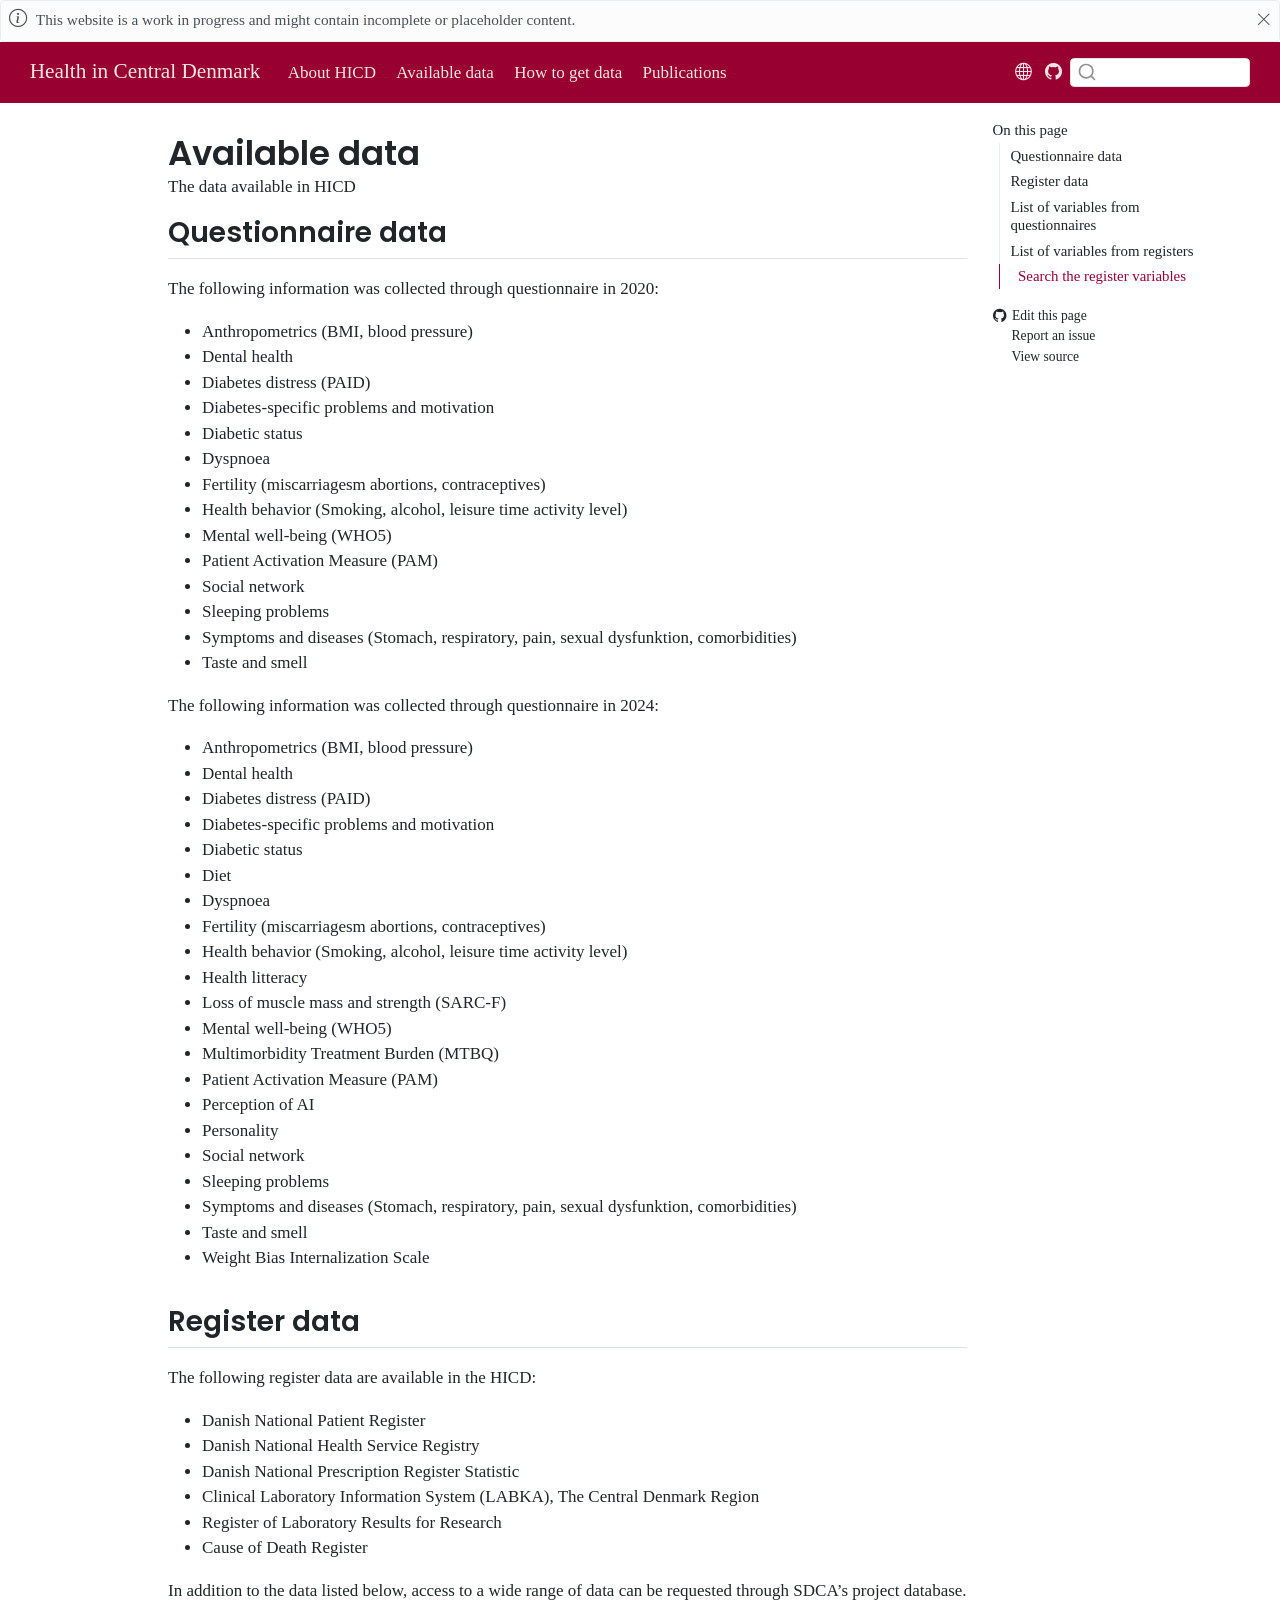
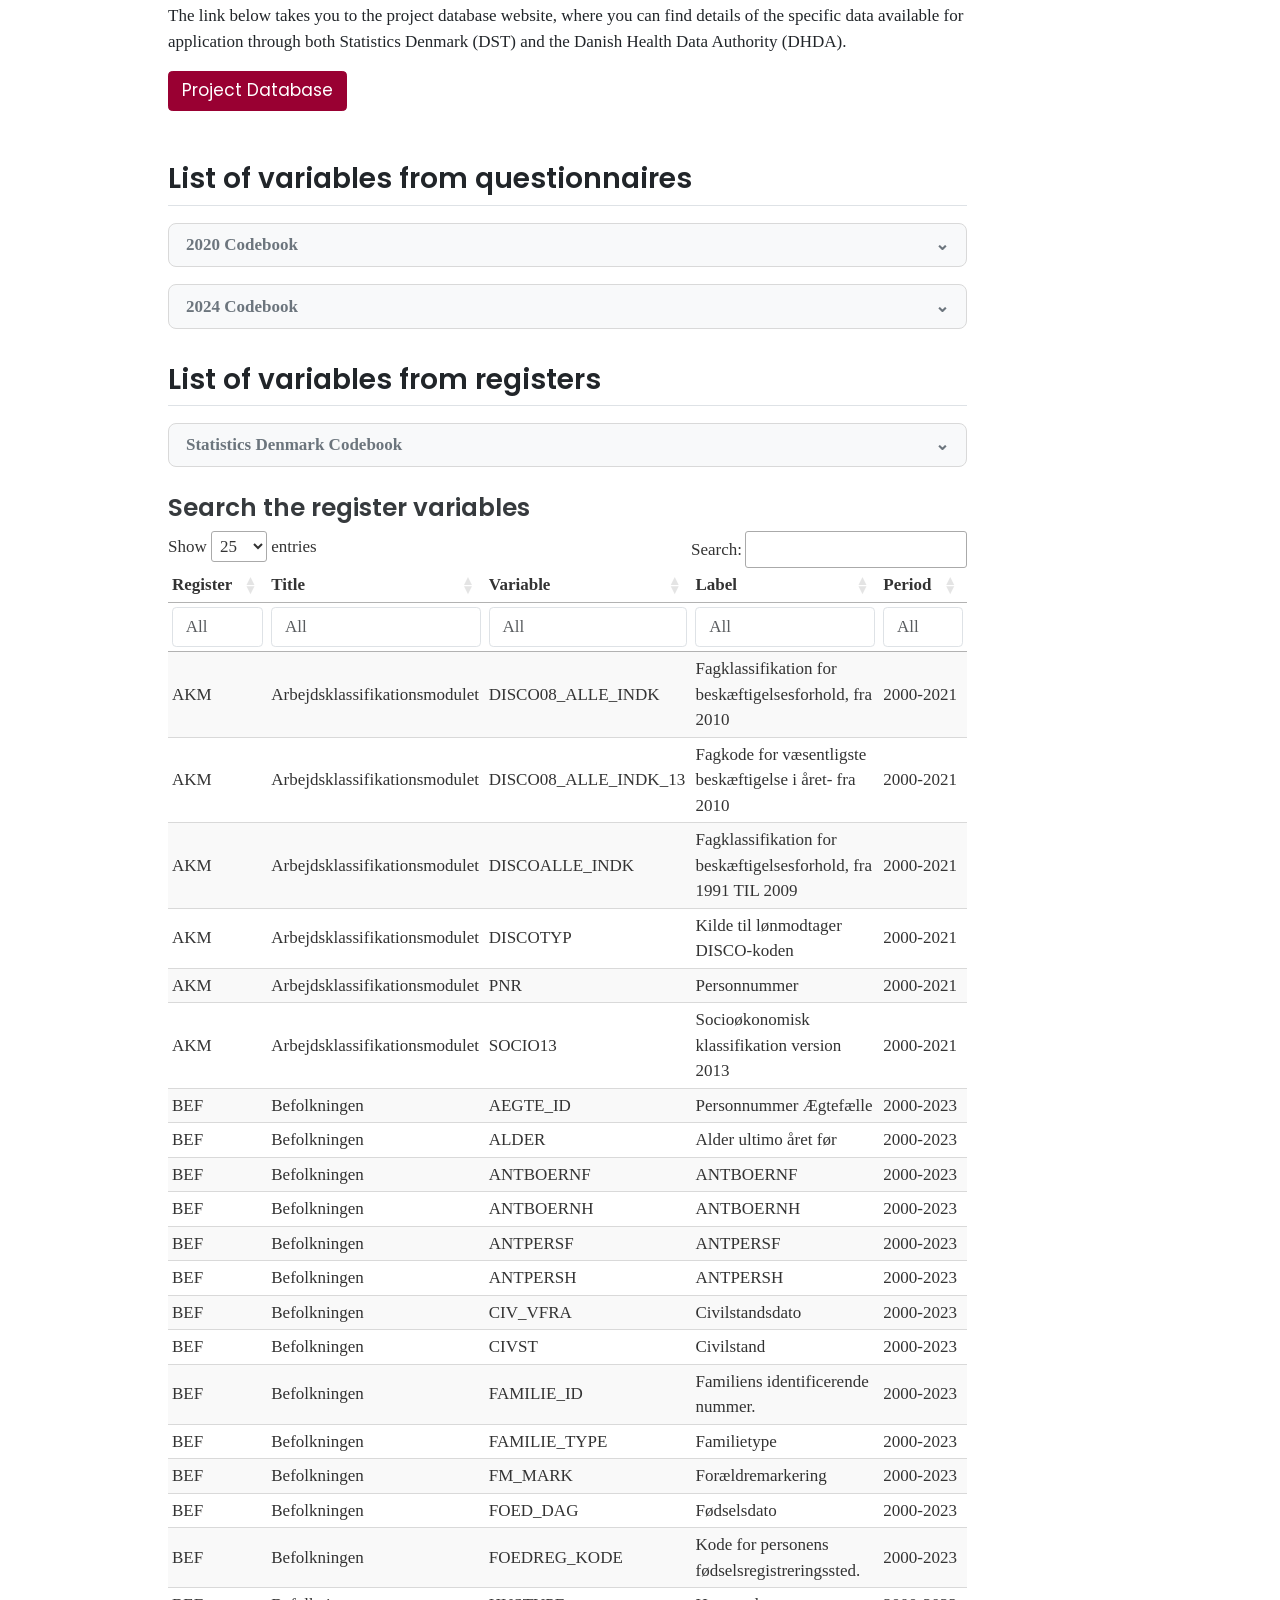
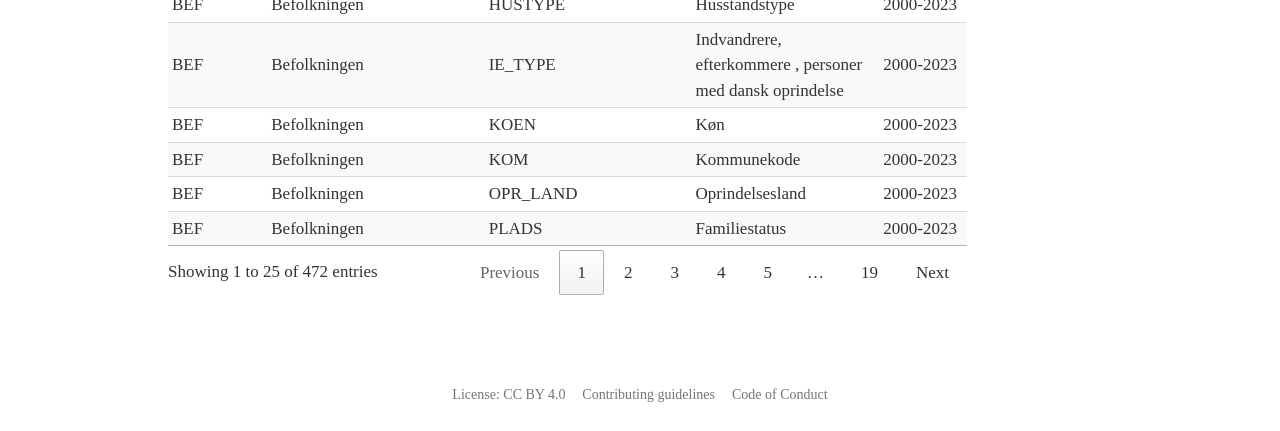
==== commit 3e6710f6: "Built site for gh-pages" ====
--- a/available-data/index.html
+++ b/available-data/index.html
@@ -240,7 +240,6 @@
 <li>Register of Laboratory Results for Research</li>
 <li>Cause of Death Register</li>
 </ul>
-<p>Most of the registers data are available more than 20 years before inclusion in the cohort.</p>
 <p>In addition to the data listed below, access to a wide range of data can be requested through SDCA’s project database. The link below takes you to the project database website, where you can find details of the specific data available for application through both Statistics Denmark (DST) and the Danish Health Data Authority (DHDA).</p>
 <div class="d-flex gap-2">
 <p><a href="https://steno-aarhus.github.io/registers-project-database/" class="btn btn-primary"> Project Database </a></p>
@@ -6479,8 +6478,8 @@
 <h3 class="anchored" data-anchor-id="search-the-register-variables">Search the register variables</h3>
 <div class="cell">
 <div class="cell-output-display">
-<div id="htmlwidget-4f372dbc100b6c34dcab" style="width:100%;height:auto;" class="datatables html-widget"></div>
-<script type="application/json" data-for="htmlwidget-4f372dbc100b6c34dcab">{"x":{"filter":"top","vertical":false,"filterHTML":"<tr>\n  <td data-type=\"character\" style=\"vertical-align: top;\">\n    <div class=\"form-group has-feedback\" style=\"margin-bottom: auto;\">\n      <input type=\"search\" placeholder=\"All\" class=\"form-control\" style=\"width: 100%;\"/>\n      <span class=\"glyphicon glyphicon-remove-circle form-control-feedback\"><\/span>\n    <\/div>\n  <\/td>\n  <td data-type=\"character\" style=\"vertical-align: top;\">\n    <div class=\"form-group has-feedback\" style=\"margin-bottom: auto;\">\n      <input type=\"search\" placeholder=\"All\" class=\"form-control\" style=\"width: 100%;\"/>\n      <span class=\"glyphicon glyphicon-remove-circle form-control-feedback\"><\/span>\n    <\/div>\n  <\/td>\n  <td data-type=\"character\" style=\"vertical-align: top;\">\n    <div class=\"form-group has-feedback\" style=\"margin-bottom: auto;\">\n      <input type=\"search\" placeholder=\"All\" class=\"form-control\" style=\"width: 100%;\"/>\n      <span class=\"glyphicon glyphicon-remove-circle form-control-feedback\"><\/span>\n    <\/div>\n  <\/td>\n  <td data-type=\"character\" style=\"vertical-align: top;\">\n    <div class=\"form-group has-feedback\" style=\"margin-bottom: auto;\">\n      <input type=\"search\" placeholder=\"All\" class=\"form-control\" style=\"width: 100%;\"/>\n      <span class=\"glyphicon glyphicon-remove-circle form-control-feedback\"><\/span>\n    <\/div>\n  <\/td>\n  <td data-type=\"character\" style=\"vertical-align: top;\">\n    <div class=\"form-group has-feedback\" style=\"margin-bottom: auto;\">\n      <input type=\"search\" placeholder=\"All\" class=\"form-control\" style=\"width: 100%;\"/>\n      <span class=\"glyphicon glyphicon-remove-circle form-control-feedback\"><\/span>\n    <\/div>\n  <\/td>\n<\/tr>","data":[["AKM","AKM","AKM","AKM","AKM","AKM","BEF","BEF","BEF","BEF","BEF","BEF","BEF","BEF","BEF","BEF","BEF","BEF","BEF","BEF","BEF","BEF","BEF","BEF","BEF","BEF","BEF","BEF","DODSAARS","DODSAARS","DODSAARS","DODSAARS","DODSAASG","DODSAASG","DODSAASG","DODSAASG","DODSAASG","DODSAASG","DODSAASG","DODSAASG","DODSAASG","DODSAASG","DODSAASG","DODSAASG","DODSAASG","DODSAASG","DODSAASG","DODSAASG","DODSAASG","DODSAASG","DODSAASG","DODSAASG","DODSAASG","DODSAASG","DODSAASG","DODSAASG","DODSAASG","DODSAASG","DODSAASG","DODSAASG","DODSAASG","DODSAASG","DODSAASG","DODSAASG","DODSAASG","DODSAASG","DODSAASG","DODSAASG","DODSAASG","DODSAASG","DODSAASG","DODSAASG","DODSAASG","FAIK","FAIK","FAIK","FAIK","FAIK","FAIK","FAIK","FAIK","FAIK","FAIK","FAIK","FAIK","FAIK","IND","IND","IND","IND","IND","IND","LMDB","LMDB","LMDB","LMDB","LMDB","LMDB","LMDB","LMDB","LMDB","LMDB","LMDB","LMDB","LMDB","LMDB","LMDB","LMDB","LMDB","LPR_ADM","LPR_ADM","LPR_ADM","LPR_ADM","LPR_ADM","LPR_ADM","LPR_ADM","LPR_ADM","LPR_ADM","LPR_ADM","LPR_ADM","LPR_ADM","LPR_ADM","LPR_ADM","LPR_ADM","LPR_ADM","LPR_ADM","LPR_ADM","LPR_ADM","LPR_ADM","LPR_ADM","LPR_ADM","LPR_ADM","LPR_ADM","LPR_ADM","LPR_ADM","LPR_ADM","LPR_ADM","LPR_ADM","LPR_ADM","LPR_ADM","LPR_ADM","LPR_ADM","LPR_ADM","LPR_ADM","LPR_ADM","LPR_ADM","LPR_ADM","LPR_BES","LPR_BES","LPR_BES","LPR_BES","LPR_DIAG","LPR_DIAG","LPR_DIAG","LPR_DIAG","LPR_DIAG","LPR_DIAG","LPR_DIAG","LPR_F_DIAGNOSER","LPR_F_DIAGNOSER","LPR_F_DIAGNOSER","LPR_F_DIAGNOSER","LPR_F_DIAGNOSER","LPR_F_DIAGNOSER","LPR_F_FORLOEB","LPR_F_FORLOEB","LPR_F_FORLOEB","LPR_F_FORLOEB","LPR_F_FORLOEB","LPR_F_FORLOEB","LPR_F_FORLOEB","LPR_F_FORLOEB","LPR_F_FORLOEB","LPR_F_FORLOEB","LPR_F_FORLOEB","LPR_F_FORLOEB","LPR_F_FORLOEB","LPR_F_FORLOEB","LPR_F_FORLOEB","LPR_F_FORLOEB","LPR_F_FORLOEB","LPR_F_FORLOEB","LPR_F_FORLOEB","LPR_F_FORLOEB","LPR_F_FORLOEB","LPR_F_FORLOEB","LPR_F_FORLOEB","LPR_F_FORLOEB","LPR_F_FORLOEB","LPR_F_FORLOEB","LPR_F_FORLOEB","LPR_F_FORLOEB","LPR_F_FORLOEB","LPR_F_FORLOEB","LPR_F_FORLOEB","LPR_F_FORLOEB","LPR_F_FORLOEB","LPR_F_FORLOEB","LPR_F_FORLOEB","LPR_F_FORLOEB","LPR_F_FORLOEB","LPR_F_FORLOEB","LPR_F_FORLOEB","LPR_F_FORLOEB","LPR_F_FORLOEB","LPR_F_FORLOEB","LPR_F_FORLOEB","LPR_F_HENVISNING_TILLAEG","LPR_F_HENVISNING_TILLAEG","LPR_F_KONTAKTER","LPR_F_KONTAKTER","LPR_F_KONTAKTER","LPR_F_KONTAKTER","LPR_F_KONTAKTER","LPR_F_KONTAKTER","LPR_F_KONTAKTER","LPR_F_KONTAKTER","LPR_F_KONTAKTER","LPR_F_KONTAKTER","LPR_F_KONTAKTER","LPR_F_KONTAKTER","LPR_F_KONTAKTER","LPR_F_KONTAKTER","LPR_F_KONTAKTER","LPR_F_KONTAKTER","LPR_F_KONTAKTER","LPR_F_KONTAKTER","LPR_F_KONTAKTER","LPR_F_KONTAKTER","LPR_F_KONTAKTER","LPR_F_KONTAKTER","LPR_F_KONTAKTER","LPR_F_KONTAKTER","LPR_F_KONTAKTER","LPR_F_KONTAKTER","LPR_F_KONTAKTER","LPR_F_KONTAKTER","LPR_F_KONTAKTER","LPR_F_KONTAKTER","LPR_F_KONTAKTER","LPR_F_KONTAKTER","LPR_F_KONTAKTER","LPR_F_KONTAKTER","LPR_F_KONTAKTER","LPR_F_KONTAKTER","LPR_F_KONTAKTER","LPR_F_KONTAKTER","LPR_F_KONTAKTER","LPR_F_KONTAKTER","LPR_F_KONTAKTER","LPR_F_KONTAKTER","LPR_F_KONTAKTER","LPR_F_KONTAKTER","LPR_F_KONTAKTER","LPR_F_KONTAKTER","LPR_F_KONTAKTER","LPR_F_ORGANISATIONER","LPR_F_ORGANISATIONER","LPR_F_ORGANISATIONER","LPR_F_ORGANISATIONER","LPR_F_ORGANISATIONER","LPR_F_ORGANISATIONER","LPR_F_ORGANISATIONER","LPR_F_ORGANISATIONER","LPR_F_ORGANISATIONER","LPR_F_ORGANISATIONER","LPR_F_ORGANISATIONER","LPR_F_ORGANISATIONER","LPR_F_ORGANISATIONER","LPR_F_ORGANISATIONER","LPR_F_ORGANISATIONER","LPR_F_ORGANISATIONER","LPR_F_ORGANISATIONER","LPR_F_ORGANISATIONER","LPR_F_ORGANISATIONER","LPR_F_ORGANISATIONER","LPR_F_ORGANISATIONER","LPR_F_ORGANISATIONER","LPR_F_ORGANISATIONER","LPR_F_ORGANISATIONER","LPR_F_ORGANISATIONER","LPR_F_ORGANISATIONER","LPR_F_ORGANISATIONER","LPR_F_ORGANISATIONER","LPR_F_ORGANISATIONER","LPR_F_ORGANISATIONER","LPR_F_PROCEDURER_ANDRE","LPR_F_PROCEDURER_ANDRE","LPR_F_PROCEDURER_ANDRE","LPR_F_PROCEDURER_ANDRE","LPR_F_PROCEDURER_ANDRE","LPR_F_PROCEDURER_ANDRE","LPR_F_PROCEDURER_ANDRE","LPR_F_PROCEDURER_ANDRE","LPR_F_PROCEDURER_ANDRE","LPR_F_PROCEDURER_ANDRE","LPR_F_PROCEDURER_ANDRE","LPR_F_PROCEDURER_ANDRE","LPR_F_PROCEDURER_ANDRE","LPR_F_PROCEDURER_ANDRE","LPR_F_PROCEDURER_ANDRE","LPR_F_PROCEDURER_ANDRE","LPR_F_PROCEDURER_ANDRE","LPR_F_PROCEDURER_ANDRE","LPR_F_PROCEDURER_ANDRE","LPR_F_PROCEDURER_ANDRE","LPR_F_PROCEDURER_ANDRE","LPR_F_PROCEDURER_ANDRE","LPR_F_PROCEDURER_KIRURGI","LPR_F_PROCEDURER_KIRURGI","LPR_F_PROCEDURER_KIRURGI","LPR_F_PROCEDURER_KIRURGI","LPR_F_PROCEDURER_KIRURGI","LPR_F_PROCEDURER_KIRURGI","LPR_F_PROCEDURER_KIRURGI","LPR_F_PROCEDURER_KIRURGI","LPR_F_PROCEDURER_KIRURGI","LPR_F_PROCEDURER_KIRURGI","LPR_F_PROCEDURER_KIRURGI","LPR_F_PROCEDURER_KIRURGI","LPR_F_PROCEDURER_KIRURGI","LPR_F_PROCEDURER_KIRURGI","LPR_F_PROCEDURER_KIRURGI","LPR_F_PROCEDURER_KIRURGI","LPR_F_PROCEDURER_KIRURGI","LPR_F_PROCEDURER_KIRURGI","LPR_F_PROCEDURER_KIRURGI","LPR_F_PROCEDURER_KIRURGI","LPR_F_PROCEDURER_KIRURGI","LPR_F_PROCEDURER_KIRURGI","LPR_OPR","LPR_OPR","LPR_OPR","LPR_OPR","LPR_OPR","LPR_OPR","LPR_OPR","LPR_SKSOPR","LPR_SKSOPR","LPR_SKSOPR","LPR_SKSOPR","LPR_SKSOPR","LPR_SKSOPR","LPR_SKSOPR","LPR_SKSOPR","LPR_SKSOPR","LPR_SKSOPR","LPR_SKSOPR","PSYK_ADM","PSYK_ADM","PSYK_ADM","PSYK_ADM","PSYK_ADM","PSYK_ADM","PSYK_ADM","PSYK_ADM","PSYK_ADM","PSYK_ADM","PSYK_ADM","PSYK_ADM","PSYK_ADM","PSYK_ADM","PSYK_ADM","PSYK_DIAG","PSYK_DIAG","PSYK_DIAG","PSYK_DIAG","PSYK_DIAG","SSSY","SSSY","SSSY","SSSY","SSSY","SSSY","SSSY","SSSY","SSSY","SSSY","SSSY","SSSY","SSSY","SSSY","SSSY","SSSY","SSSY","SYSI","SYSI","SYSI","SYSI","SYSI","SYSI","SYSI","SYSI","SYSI","SYSI","SYSI","SYSI","SYSI","SYSI","SYSI","UAF_ADM","UAF_ADM","UAF_ADM","UAF_ADM","UAF_ADM","UAF_ADM","UAF_ADM","UAF_ADM","UAF_ADM","UAF_ADM","UAF_ADM","UAF_ADM","UAF_ADM","UAF_ADM","UAF_ADM","UAF_ADM","UAF_ADM","UAF_ADM","UAF_ADM","UAF_ADM","UAF_ADM","UAF_ADM","UAF_ADM","UAF_ADM","UAF_ADM","UAF_ADM","UAF_ADM","UAF_ADM","UAF_ADM","UAF_ADM","UAF_ADM","UAF_ADM","UAF_ADM","UAF_ADM","UAF_BES","UAF_BES","UAF_BES","UAF_BES","UAF_DIAG","UAF_DIAG","UAF_DIAG","UAF_DIAG","UAF_DIAG","UAF_DIAG","UAF_OPR","UAF_OPR","UAF_OPR","UAF_OPR","UAF_OPR","UAF_OPR","UAF_OPR","UAF_SKSOPR","UAF_SKSOPR","UAF_SKSOPR","UAF_SKSOPR","UAF_SKSOPR","UAF_SKSOPR","UAF_SKSOPR","UAF_SKSOPR","UAF_SKSOPR","UAF_SKSOPR","UAF_SKSOPR","UDDA","UDDA","UDDA","UDDA","VNDS","VNDS","VNDS","VNDS","VNDS","VNDS"],["Arbejdsklassifikationsmodulet","Arbejdsklassifikationsmodulet","Arbejdsklassifikationsmodulet","Arbejdsklassifikationsmodulet","Arbejdsklassifikationsmodulet","Arbejdsklassifikationsmodulet","Befolkningen","Befolkningen","Befolkningen","Befolkningen","Befolkningen","Befolkningen","Befolkningen","Befolkningen","Befolkningen","Befolkningen","Befolkningen","Befolkningen","Befolkningen","Befolkningen","Befolkningen","Befolkningen","Befolkningen","Befolkningen","Befolkningen","Befolkningen","Befolkningen","Befolkningen","Dødsårssagsregistret","Dødsårssagsregistret","Dødsårssagsregistret","Dødsårssagsregistret","Dødsårsagsregister","Dødsårsagsregister","Dødsårsagsregister","Dødsårsagsregister","Dødsårsagsregister","Dødsårsagsregister","Dødsårsagsregister","Dødsårsagsregister","Dødsårsagsregister","Dødsårsagsregister","Dødsårsagsregister","Dødsårsagsregister","Dødsårsagsregister","Dødsårsagsregister","Dødsårsagsregister","Dødsårsagsregister","Dødsårsagsregister","Dødsårsagsregister","Dødsårsagsregister","Dødsårsagsregister","Dødsårsagsregister","Dødsårsagsregister","Dødsårsagsregister","Dødsårsagsregister","Dødsårsagsregister","Dødsårsagsregister","Dødsårsagsregister","Dødsårsagsregister","Dødsårsagsregister","Dødsårsagsregister","Dødsårsagsregister","Dødsårsagsregister","Dødsårsagsregister","Dødsårsagsregister","Dødsårsagsregister","Dødsårsagsregister","Dødsårsagsregister","Dødsårsagsregister","Dødsårsagsregister","Dødsårsagsregister","Dødsårsagsregister","Familieindkomster","Familieindkomster","Familieindkomster","Familieindkomster","Familieindkomster","Familieindkomster","Familieindkomster","Familieindkomster","Familieindkomster","Familieindkomster","Familieindkomster","Familieindkomster","Familieindkomster","Indkomst","Indkomst","Indkomst","Indkomst","Indkomst","Indkomst","Lægemiddeldatabasen","Lægemiddeldatabasen","Lægemiddeldatabasen","Lægemiddeldatabasen","Lægemiddeldatabasen","Lægemiddeldatabasen","Lægemiddeldatabasen","Lægemiddeldatabasen","Lægemiddeldatabasen","Lægemiddeldatabasen","Lægemiddeldatabasen","Lægemiddeldatabasen","Lægemiddeldatabasen","Lægemiddeldatabasen","Lægemiddeldatabasen","Lægemiddeldatabasen","Lægemiddeldatabasen","Landspatientregistret - administrative oplysninger","Landspatientregistret - administrative oplysninger","Landspatientregistret - administrative oplysninger","Landspatientregistret - administrative oplysninger","Landspatientregistret - administrative oplysninger","Landspatientregistret - administrative oplysninger","Landspatientregistret - administrative oplysninger","Landspatientregistret - administrative oplysninger","Landspatientregistret - administrative oplysninger","Landspatientregistret - administrative oplysninger","Landspatientregistret - administrative oplysninger","Landspatientregistret - administrative oplysninger","Landspatientregistret - administrative oplysninger","Landspatientregistret - administrative oplysninger","Landspatientregistret - administrative oplysninger","Landspatientregistret - administrative oplysninger","Landspatientregistret - administrative oplysninger","Landspatientregistret - administrative oplysninger","Landspatientregistret - administrative oplysninger","Landspatientregistret - administrative oplysninger","Landspatientregistret - administrative oplysninger","Landspatientregistret - administrative oplysninger","Landspatientregistret - administrative oplysninger","Landspatientregistret - administrative oplysninger","Landspatientregistret - administrative oplysninger","Landspatientregistret - administrative oplysninger","Landspatientregistret - administrative oplysninger","Landspatientregistret - administrative oplysninger","Landspatientregistret - administrative oplysninger","Landspatientregistret - administrative oplysninger","Landspatientregistret - administrative oplysninger","Landspatientregistret - administrative oplysninger","Landspatientregistret - administrative oplysninger","Landspatientregistret - administrative oplysninger","Landspatientregistret - administrative oplysninger","Landspatientregistret - administrative oplysninger","Landspatientregistret - administrative oplysninger","Landspatientregistret - administrative oplysninger","Landspatientregistret - ambulante besøgsdatoer","Landspatientregistret - ambulante besøgsdatoer","Landspatientregistret - ambulante besøgsdatoer","Landspatientregistret - ambulante besøgsdatoer","Landspatientregistret - diagnoser","Landspatientregistret - diagnoser","Landspatientregistret - diagnoser","Landspatientregistret - diagnoser","Landspatientregistret - diagnoser","Landspatientregistret - diagnoser","Landspatientregistret - diagnoser","Landspatientregistret (LPR3) - Oplysninger om diagnoser","Landspatientregistret (LPR3) - Oplysninger om diagnoser","Landspatientregistret (LPR3) - Oplysninger om diagnoser","Landspatientregistret (LPR3) - Oplysninger om diagnoser","Landspatientregistret (LPR3) - Oplysninger om diagnoser","Landspatientregistret (LPR3) - Oplysninger om diagnoser","Landspatientregistret (LPR3) - Oplysninger om forløb","Landspatientregistret (LPR3) - Oplysninger om forløb","Landspatientregistret (LPR3) - Oplysninger om forløb","Landspatientregistret (LPR3) - Oplysninger om forløb","Landspatientregistret (LPR3) - Oplysninger om forløb","Landspatientregistret (LPR3) - Oplysninger om forløb","Landspatientregistret (LPR3) - Oplysninger om forløb","Landspatientregistret (LPR3) - Oplysninger om forløb","Landspatientregistret (LPR3) - Oplysninger om forløb","Landspatientregistret (LPR3) - Oplysninger om forløb","Landspatientregistret (LPR3) - Oplysninger om forløb","Landspatientregistret (LPR3) - Oplysninger om forløb","Landspatientregistret (LPR3) - Oplysninger om forløb","Landspatientregistret (LPR3) - Oplysninger om forløb","Landspatientregistret (LPR3) - Oplysninger om forløb","Landspatientregistret (LPR3) - Oplysninger om forløb","Landspatientregistret (LPR3) - Oplysninger om forløb","Landspatientregistret (LPR3) - Oplysninger om forløb","Landspatientregistret (LPR3) - Oplysninger om forløb","Landspatientregistret (LPR3) - Oplysninger om forløb","Landspatientregistret (LPR3) - Oplysninger om forløb","Landspatientregistret (LPR3) - Oplysninger om forløb","Landspatientregistret (LPR3) - Oplysninger om forløb","Landspatientregistret (LPR3) - Oplysninger om forløb","Landspatientregistret (LPR3) - Oplysninger om forløb","Landspatientregistret (LPR3) - Oplysninger om forløb","Landspatientregistret (LPR3) - Oplysninger om forløb","Landspatientregistret (LPR3) - Oplysninger om forløb","Landspatientregistret (LPR3) - Oplysninger om forløb","Landspatientregistret (LPR3) - Oplysninger om forløb","Landspatientregistret (LPR3) - Oplysninger om forløb","Landspatientregistret (LPR3) - Oplysninger om forløb","Landspatientregistret (LPR3) - Oplysninger om forløb","Landspatientregistret (LPR3) - Oplysninger om forløb","Landspatientregistret (LPR3) - Oplysninger om forløb","Landspatientregistret (LPR3) - Oplysninger om forløb","Landspatientregistret (LPR3) - Oplysninger om forløb","Landspatientregistret (LPR3) - Oplysninger om forløb","Landspatientregistret (LPR3) - Oplysninger om forløb","Landspatientregistret (LPR3) - Oplysninger om forløb","Landspatientregistret (LPR3) - Oplysninger om forløb","Landspatientregistret (LPR3) - Oplysninger om forløb","Landspatientregistret (LPR3) - Oplysninger om forløb","Landspatientregistret (LPR3) - Oplysninger om tillægskoder til henvisningsårsager","Landspatientregistret (LPR3) - Oplysninger om tillægskoder til henvisningsårsager","Landspatientregistret (LPR3) - Oplysninger om kontakter","Landspatientregistret (LPR3) - Oplysninger om kontakter","Landspatientregistret (LPR3) - Oplysninger om kontakter","Landspatientregistret (LPR3) - Oplysninger om kontakter","Landspatientregistret (LPR3) - Oplysninger om kontakter","Landspatientregistret (LPR3) - Oplysninger om kontakter","Landspatientregistret (LPR3) - Oplysninger om kontakter","Landspatientregistret (LPR3) - Oplysninger om kontakter","Landspatientregistret (LPR3) - Oplysninger om kontakter","Landspatientregistret (LPR3) - Oplysninger om kontakter","Landspatientregistret (LPR3) - Oplysninger om kontakter","Landspatientregistret (LPR3) - Oplysninger om kontakter","Landspatientregistret (LPR3) - Oplysninger om kontakter","Landspatientregistret (LPR3) - Oplysninger om kontakter","Landspatientregistret (LPR3) - Oplysninger om kontakter","Landspatientregistret (LPR3) - Oplysninger om kontakter","Landspatientregistret (LPR3) - Oplysninger om kontakter","Landspatientregistret (LPR3) - Oplysninger om kontakter","Landspatientregistret (LPR3) - Oplysninger om kontakter","Landspatientregistret (LPR3) - Oplysninger om kontakter","Landspatientregistret (LPR3) - Oplysninger om kontakter","Landspatientregistret (LPR3) - Oplysninger om kontakter","Landspatientregistret (LPR3) - Oplysninger om kontakter","Landspatientregistret (LPR3) - Oplysninger om kontakter","Landspatientregistret (LPR3) - Oplysninger om kontakter","Landspatientregistret (LPR3) - Oplysninger om kontakter","Landspatientregistret (LPR3) - Oplysninger om kontakter","Landspatientregistret (LPR3) - Oplysninger om kontakter","Landspatientregistret (LPR3) - Oplysninger om kontakter","Landspatientregistret (LPR3) - Oplysninger om kontakter","Landspatientregistret (LPR3) - Oplysninger om kontakter","Landspatientregistret (LPR3) - Oplysninger om kontakter","Landspatientregistret (LPR3) - Oplysninger om kontakter","Landspatientregistret (LPR3) - Oplysninger om kontakter","Landspatientregistret (LPR3) - Oplysninger om kontakter","Landspatientregistret (LPR3) - Oplysninger om kontakter","Landspatientregistret (LPR3) - Oplysninger om kontakter","Landspatientregistret (LPR3) - Oplysninger om kontakter","Landspatientregistret (LPR3) - Oplysninger om kontakter","Landspatientregistret (LPR3) - Oplysninger om kontakter","Landspatientregistret (LPR3) - Oplysninger om kontakter","Landspatientregistret (LPR3) - Oplysninger om kontakter","Landspatientregistret (LPR3) - Oplysninger om kontakter","Landspatientregistret (LPR3) - Oplysninger om kontakter","Landspatientregistret (LPR3) - Oplysninger om kontakter","Landspatientregistret (LPR3) - Oplysninger om kontakter","Landspatientregistret (LPR3) - Oplysninger om kontakter","Landspatientregistret (LPR3) - Oplysninger om SOR-enheder og sygehusafsnit (SHAK)","Landspatientregistret (LPR3) - Oplysninger om SOR-enheder og sygehusafsnit (SHAK)","Landspatientregistret (LPR3) - Oplysninger om SOR-enheder og sygehusafsnit (SHAK)","Landspatientregistret (LPR3) - Oplysninger om SOR-enheder og sygehusafsnit (SHAK)","Landspatientregistret (LPR3) - Oplysninger om SOR-enheder og sygehusafsnit (SHAK)","Landspatientregistret (LPR3) - Oplysninger om SOR-enheder og sygehusafsnit (SHAK)","Landspatientregistret (LPR3) - Oplysninger om SOR-enheder og sygehusafsnit (SHAK)","Landspatientregistret (LPR3) - Oplysninger om SOR-enheder og sygehusafsnit (SHAK)","Landspatientregistret (LPR3) - Oplysninger om SOR-enheder og sygehusafsnit (SHAK)","Landspatientregistret (LPR3) - Oplysninger om SOR-enheder og sygehusafsnit (SHAK)","Landspatientregistret (LPR3) - Oplysninger om SOR-enheder og sygehusafsnit (SHAK)","Landspatientregistret (LPR3) - Oplysninger om SOR-enheder og sygehusafsnit (SHAK)","Landspatientregistret (LPR3) - Oplysninger om SOR-enheder og sygehusafsnit (SHAK)","Landspatientregistret (LPR3) - Oplysninger om SOR-enheder og sygehusafsnit (SHAK)","Landspatientregistret (LPR3) - Oplysninger om SOR-enheder og sygehusafsnit (SHAK)","Landspatientregistret (LPR3) - Oplysninger om SOR-enheder og sygehusafsnit (SHAK)","Landspatientregistret (LPR3) - Oplysninger om SOR-enheder og sygehusafsnit (SHAK)","Landspatientregistret (LPR3) - Oplysninger om SOR-enheder og sygehusafsnit (SHAK)","Landspatientregistret (LPR3) - Oplysninger om SOR-enheder og sygehusafsnit (SHAK)","Landspatientregistret (LPR3) - Oplysninger om SOR-enheder og sygehusafsnit (SHAK)","Landspatientregistret (LPR3) - Oplysninger om SOR-enheder og sygehusafsnit (SHAK)","Landspatientregistret (LPR3) - Oplysninger om SOR-enheder og sygehusafsnit (SHAK)","Landspatientregistret (LPR3) - Oplysninger om SOR-enheder og sygehusafsnit (SHAK)","Landspatientregistret (LPR3) - Oplysninger om SOR-enheder og sygehusafsnit (SHAK)","Landspatientregistret (LPR3) - Oplysninger om SOR-enheder og sygehusafsnit (SHAK)","Landspatientregistret (LPR3) - Oplysninger om SOR-enheder og sygehusafsnit (SHAK)","Landspatientregistret (LPR3) - Oplysninger om SOR-enheder og sygehusafsnit (SHAK)","Landspatientregistret (LPR3) - Oplysninger om SOR-enheder og sygehusafsnit (SHAK)","Landspatientregistret (LPR3) - Oplysninger om SOR-enheder og sygehusafsnit (SHAK)","Landspatientregistret (LPR3) - Oplysninger om SOR-enheder og sygehusafsnit (SHAK)","Landspatientregistret (LPR3) - Oplysninger om ikke-kirurgiske procedureregistreringer","Landspatientregistret (LPR3) - Oplysninger om ikke-kirurgiske procedureregistreringer","Landspatientregistret (LPR3) - Oplysninger om ikke-kirurgiske procedureregistreringer","Landspatientregistret (LPR3) - Oplysninger om ikke-kirurgiske procedureregistreringer","Landspatientregistret (LPR3) - Oplysninger om ikke-kirurgiske procedureregistreringer","Landspatientregistret (LPR3) - Oplysninger om ikke-kirurgiske procedureregistreringer","Landspatientregistret (LPR3) - Oplysninger om ikke-kirurgiske procedureregistreringer","Landspatientregistret (LPR3) - Oplysninger om ikke-kirurgiske procedureregistreringer","Landspatientregistret (LPR3) - Oplysninger om ikke-kirurgiske procedureregistreringer","Landspatientregistret (LPR3) - Oplysninger om ikke-kirurgiske procedureregistreringer","Landspatientregistret (LPR3) - Oplysninger om ikke-kirurgiske procedureregistreringer","Landspatientregistret (LPR3) - Oplysninger om ikke-kirurgiske procedureregistreringer","Landspatientregistret (LPR3) - Oplysninger om ikke-kirurgiske procedureregistreringer","Landspatientregistret (LPR3) - Oplysninger om ikke-kirurgiske procedureregistreringer","Landspatientregistret (LPR3) - Oplysninger om ikke-kirurgiske procedureregistreringer","Landspatientregistret (LPR3) - Oplysninger om ikke-kirurgiske procedureregistreringer","Landspatientregistret (LPR3) - Oplysninger om ikke-kirurgiske procedureregistreringer","Landspatientregistret (LPR3) - Oplysninger om ikke-kirurgiske procedureregistreringer","Landspatientregistret (LPR3) - Oplysninger om ikke-kirurgiske procedureregistreringer","Landspatientregistret (LPR3) - Oplysninger om ikke-kirurgiske procedureregistreringer","Landspatientregistret (LPR3) - Oplysninger om ikke-kirurgiske procedureregistreringer","Landspatientregistret (LPR3) - Oplysninger om ikke-kirurgiske procedureregistreringer","Landspatientregistret (LPR3) - Oplysninger om kirurgiske procedureregistreringer","Landspatientregistret (LPR3) - Oplysninger om kirurgiske procedureregistreringer","Landspatientregistret (LPR3) - Oplysninger om kirurgiske procedureregistreringer","Landspatientregistret (LPR3) - Oplysninger om kirurgiske procedureregistreringer","Landspatientregistret (LPR3) - Oplysninger om kirurgiske procedureregistreringer","Landspatientregistret (LPR3) - Oplysninger om kirurgiske procedureregistreringer","Landspatientregistret (LPR3) - Oplysninger om kirurgiske procedureregistreringer","Landspatientregistret (LPR3) - Oplysninger om kirurgiske procedureregistreringer","Landspatientregistret (LPR3) - Oplysninger om kirurgiske procedureregistreringer","Landspatientregistret (LPR3) - Oplysninger om kirurgiske procedureregistreringer","Landspatientregistret (LPR3) - Oplysninger om kirurgiske procedureregistreringer","Landspatientregistret (LPR3) - Oplysninger om kirurgiske procedureregistreringer","Landspatientregistret (LPR3) - Oplysninger om kirurgiske procedureregistreringer","Landspatientregistret (LPR3) - Oplysninger om kirurgiske procedureregistreringer","Landspatientregistret (LPR3) - Oplysninger om kirurgiske procedureregistreringer","Landspatientregistret (LPR3) - Oplysninger om kirurgiske procedureregistreringer","Landspatientregistret (LPR3) - Oplysninger om kirurgiske procedureregistreringer","Landspatientregistret (LPR3) - Oplysninger om kirurgiske procedureregistreringer","Landspatientregistret (LPR3) - Oplysninger om kirurgiske procedureregistreringer","Landspatientregistret (LPR3) - Oplysninger om kirurgiske procedureregistreringer","Landspatientregistret (LPR3) - Oplysninger om kirurgiske procedureregistreringer","Landspatientregistret (LPR3) - Oplysninger om kirurgiske procedureregistreringer","Landspatientregistret - operationer efter ICD8 klassifikationen","Landspatientregistret - operationer efter ICD8 klassifikationen","Landspatientregistret - operationer efter ICD8 klassifikationen","Landspatientregistret - operationer efter ICD8 klassifikationen","Landspatientregistret - operationer efter ICD8 klassifikationen","Landspatientregistret - operationer efter ICD8 klassifikationen","Landspatientregistret - operationer efter ICD8 klassifikationen","Landspatientregistret - operationer","Landspatientregistret - operationer","Landspatientregistret - operationer","Landspatientregistret - operationer","Landspatientregistret - operationer","Landspatientregistret - operationer","Landspatientregistret - operationer","Landspatientregistret - operationer","Landspatientregistret - operationer","Landspatientregistret - operationer","Landspatientregistret - operationer","Landspatientregistret psykiatri - administrative oplysninger","Landspatientregistret psykiatri - administrative oplysninger","Landspatientregistret psykiatri - administrative oplysninger","Landspatientregistret psykiatri - administrative oplysninger","Landspatientregistret psykiatri - administrative oplysninger","Landspatientregistret psykiatri - administrative oplysninger","Landspatientregistret psykiatri - administrative oplysninger","Landspatientregistret psykiatri - administrative oplysninger","Landspatientregistret psykiatri - administrative oplysninger","Landspatientregistret psykiatri - administrative oplysninger","Landspatientregistret psykiatri - administrative oplysninger","Landspatientregistret psykiatri - administrative oplysninger","Landspatientregistret psykiatri - administrative oplysninger","Landspatientregistret psykiatri - administrative oplysninger","Landspatientregistret psykiatri - administrative oplysninger","Landspatientregistret psykiatri - diagnoser","Landspatientregistret psykiatri - diagnoser","Landspatientregistret psykiatri - diagnoser","Landspatientregistret psykiatri - diagnoser","Landspatientregistret psykiatri - diagnoser","Sygesikring (6-cifret)","Sygesikring (6-cifret)","Sygesikring (6-cifret)","Sygesikring (6-cifret)","Sygesikring (6-cifret)","Sygesikring (6-cifret)","Sygesikring (6-cifret)","Sygesikring (6-cifret)","Sygesikring (6-cifret)","Sygesikring (6-cifret)","Sygesikring (6-cifret)","Sygesikring (6-cifret)","Sygesikring (6-cifret)","Sygesikring (6-cifret)","Sygesikring (6-cifret)","Sygesikring (6-cifret)","Sygesikring (6-cifret)","Sygesikring (6-cifret)","Sygesikring (6-cifret)","Sygesikring (6-cifret)","Sygesikring (6-cifret)","Sygesikring (6-cifret)","Sygesikring (6-cifret)","Sygesikring (6-cifret)","Sygesikring (6-cifret)","Sygesikring (6-cifret)","Sygesikring (6-cifret)","Sygesikring (6-cifret)","Sygesikring (6-cifret)","Sygesikring (6-cifret)","Sygesikring (6-cifret)","Sygesikring (6-cifret)","Landspatientregistret uafsluttede kontakter - administrative oplysninger","Landspatientregistret uafsluttede kontakter - administrative oplysninger","Landspatientregistret uafsluttede kontakter - administrative oplysninger","Landspatientregistret uafsluttede kontakter - administrative oplysninger","Landspatientregistret uafsluttede kontakter - administrative oplysninger","Landspatientregistret uafsluttede kontakter - administrative oplysninger","Landspatientregistret uafsluttede kontakter - administrative oplysninger","Landspatientregistret uafsluttede kontakter - administrative oplysninger","Landspatientregistret uafsluttede kontakter - administrative oplysninger","Landspatientregistret uafsluttede kontakter - administrative oplysninger","Landspatientregistret uafsluttede kontakter - administrative oplysninger","Landspatientregistret uafsluttede kontakter - administrative oplysninger","Landspatientregistret uafsluttede kontakter - administrative oplysninger","Landspatientregistret uafsluttede kontakter - administrative oplysninger","Landspatientregistret uafsluttede kontakter - administrative oplysninger","Landspatientregistret uafsluttede kontakter - administrative oplysninger","Landspatientregistret uafsluttede kontakter - administrative oplysninger","Landspatientregistret uafsluttede kontakter - administrative oplysninger","Landspatientregistret uafsluttede kontakter - administrative oplysninger","Landspatientregistret uafsluttede kontakter - administrative oplysninger","Landspatientregistret uafsluttede kontakter - administrative oplysninger","Landspatientregistret uafsluttede kontakter - administrative oplysninger","Landspatientregistret uafsluttede kontakter - administrative oplysninger","Landspatientregistret uafsluttede kontakter - administrative oplysninger","Landspatientregistret uafsluttede kontakter - administrative oplysninger","Landspatientregistret uafsluttede kontakter - administrative oplysninger","Landspatientregistret uafsluttede kontakter - administrative oplysninger","Landspatientregistret uafsluttede kontakter - administrative oplysninger","Landspatientregistret uafsluttede kontakter - administrative oplysninger","Landspatientregistret uafsluttede kontakter - administrative oplysninger","Landspatientregistret uafsluttede kontakter - administrative oplysninger","Landspatientregistret uafsluttede kontakter - administrative oplysninger","Landspatientregistret uafsluttede kontakter - administrative oplysninger","Landspatientregistret uafsluttede kontakter - administrative oplysninger","Landspatientregistret uafsluttede kontakter - ambulante besøgsdatoer","Landspatientregistret uafsluttede kontakter - ambulante besøgsdatoer","Landspatientregistret uafsluttede kontakter - ambulante besøgsdatoer","Landspatientregistret uafsluttede kontakter - ambulante besøgsdatoer","Landspatientregistret uafsluttede kontakter - diagnoser","Landspatientregistret uafsluttede kontakter - diagnoser","Landspatientregistret uafsluttede kontakter - diagnoser","Landspatientregistret uafsluttede kontakter - diagnoser","Landspatientregistret uafsluttede kontakter - diagnoser","Landspatientregistret uafsluttede kontakter - diagnoser","Landspatientregistret uafsluttede kontakter - operationer efter ICD8 klassifikationen","Landspatientregistret uafsluttede kontakter - operationer efter ICD8 klassifikationen","Landspatientregistret uafsluttede kontakter - operationer efter ICD8 klassifikationen","Landspatientregistret uafsluttede kontakter - operationer efter ICD8 klassifikationen","Landspatientregistret uafsluttede kontakter - operationer efter ICD8 klassifikationen","Landspatientregistret uafsluttede kontakter - operationer efter ICD8 klassifikationen","Landspatientregistret uafsluttede kontakter - operationer efter ICD8 klassifikationen","Landspatientregistret uafsluttede kontakter - operationer","Landspatientregistret uafsluttede kontakter - operationer","Landspatientregistret uafsluttede kontakter - operationer","Landspatientregistret uafsluttede kontakter - operationer","Landspatientregistret uafsluttede kontakter - operationer","Landspatientregistret uafsluttede kontakter - operationer","Landspatientregistret uafsluttede kontakter - operationer","Landspatientregistret uafsluttede kontakter - operationer","Landspatientregistret uafsluttede kontakter - operationer","Landspatientregistret uafsluttede kontakter - operationer","Landspatientregistret uafsluttede kontakter - operationer","Uddannelser (BUE)","Uddannelser (BUE)","Uddannelser (BUE)","Uddannelser (BUE)","Historiske vandringer","Historiske vandringer","Historiske vandringer","Historiske vandringer","Historiske vandringer","Historiske vandringer"],["DISCO08_ALLE_INDK","DISCO08_ALLE_INDK_13","DISCOALLE_INDK","DISCOTYP","PNR","SOCIO13","AEGTE_ID","ALDER","ANTBOERNF","ANTBOERNH","ANTPERSF","ANTPERSH","CIV_VFRA","CIVST","FAMILIE_ID","FAMILIE_TYPE","FM_MARK","FOED_DAG","FOEDREG_KODE","HUSTYPE","IE_TYPE","KOEN","KOM","OPR_LAND","PLADS","PNR","REG","STATSB","CPRTJEK","CPRTYPE","D_DODSDTO","PNR","C_BOPAMTF07","C_BOPKOM","C_BOPKOMF07","C_DOD_1A","C_DOD_1B","C_DOD_1C","C_DOD_1D","C_DOD_21","C_DOD_22","C_DOD_23","C_DOD_24","C_DOD_25","C_DOD_26","C_DOD_27","C_DOD_28","C_DODKOM","C_DODREGION","C_DODSMAADE","C_DODSSTED","C_DODTILGRUNDL_ACME","C_FINDESTED","C_HAENDELSESSTED","C_LAEGEFUNKTION","C_LISTE14","C_LISTE49","C_LISTEA","C_LISTEB","C_OBDUKTION","C_OPERATION","C_PRAECIS_DODSSTED","C_PRAECIS_FINDESTED","C_REGION","C_SEX","CPRTJEK","CPRTYPE","D_DODSDATO","D_FINDEDATO","D_STATDATO","PNR","V_ALDER","AAR","FAMAEKVIVADISP_13","FAMAEKVIVAINDKNETTO","FAMBOLIGFORM","FAMBOLIGTYPE","FAMDISPONIBEL_13","FAMEJENDOMSVURDERING","FAMFORMUEAKTIVER","FAMGAELDIALT","FAMILIE_ID","FAMINDKOMSTIALT_13","FAMKONTANTHJAELP_13","FAMSOCIOGRUP_13","VERSION","DISPON_13","EFTLOEN","PERINDKIALT_13","PERSAMLINKNETRENT_NY","PERSONINDK","PNR","APK","ATC","DOSFORM","DOSO","EKSD","EKST","INDO","NAME","PACKSIZE","PATT","PNR12","STRENG","STRNUM","STRUNIT","VOLTYPECODE","VOLTYPETXT","VOLUME","C_ADIAG","C_AFD","C_AMT","C_BLOK","C_HAFD","C_HENM","C_HSGH","C_INDM","C_KOM","C_KONTAARS","C_NYAFD","C_PATTYPE","C_SEX","C_SGH","C_SGHAMT","C_SPEC","C_UDM","CPRTJEK","CPRTYPE","D_EBHDTO","D_FUSDTO","D_HENDTO","D_INDDTO","D_OPDATDTO","D_UDDTO","K_AFD","LEVERANCEDATO","PNR","RECNUM","V_ALDDG","V_ALDER","V_ALDMDR","V_BEHDAGE","V_INDMINUT","V_INDTIME","V_SENGDAGE","V_UDTIME","VERSION","D_AMBDTO","LEVERANCEDATO","RECNUM","VERSION","C_DIAG","C_DIAGMOD","C_DIAGTYPE","C_TILDIAG","LEVERANCEDATO","RECNUM","VERSION","DIAGNOSEKODE","DIAGNOSEKODE_PARENT","DIAGNOSETYPE","DIAGNOSETYPE_PARENT","DW_EK_KONTAKT","SENERE_AFKRAEFTET","AFSLUTNINGSMAADE","ALDER_DAGE_SLUT","ALDER_DAGE_START","ALDER_SLUT","ALDER_START","DATO_HENVISNING","DATO_INDBERETNING","DATO_SLUT","DATO_START","DW_EK_FORLOEB","DW_EK_HELBREDSFORLOEB","ENHEDSTYPE_ANS","ENHEDSTYPE_HEN","ENHEDSTYPE_IND","FORLOEBLABEL","HENVISNING_FRITVALG","HENVISNINGSMAADE","HENVISNINGSAARSAG","HOVEDSPECIALE_ANS","HOVEDSPECIALE_HEN","HOVEDSPECIALE_IND","KOEN","LPR_ENTITY_ID","PNR","REGION_ANS","REGION_HEN","REGION_IND","SHAK_AFD_ANS","SHAK_AFD_HEN","SHAK_AFD_IND","SHAK_AFS_ANS","SHAK_AFS_HEN","SHAK_AFS_IND","SHAK_SGH_ANS","SHAK_SGH_HEN","SHAK_SGH_IND","SORENHED_ANS","SORENHED_HEN","SORENHED_IND","TIDSPUNKT_HENVISNING","TIDSPUNKT_INDBERETNING","TIDSPUNKT_SLUT","TIDSPUNKT_START","DW_EK_FORLOEB","TILLAEGSKODE","AKTIONSDIAGNOSE","ALDER_DAGE_SLUT","ALDER_DAGE_START","ALDER_SLUT","ALDER_START","DATO_BEHANDLING_START","DATO_HENVISNING","DATO_INDBERETNING","DATO_SLUT","DATO_START","DW_EK_FORLOEB","DW_EK_KONTAKT","ENHEDSTYPE_ANS","ENHEDSTYPE_HEN","ENHEDSTYPE_IND","HENVISNING_FRITVALG","HENVISNINGSMAADE","HENVISNINGSAARSAG","HOVEDSPECIALE_ANS","HOVEDSPECIALE_HEN","HOVEDSPECIALE_IND","KOEN","KONTAKTTYPE","KONTAKTAARSAG","LPR_ENTITY_ID","PNR","PRIORITET","REGION_ANS","REGION_HEN","REGION_IND","SHAK_AFD_ANS","SHAK_AFD_HEN","SHAK_AFD_IND","SHAK_AFS_ANS","SHAK_AFS_HEN","SHAK_AFS_IND","SHAK_SGH_ANS","SHAK_SGH_HEN","SHAK_SGH_IND","SORENHED_ANS","SORENHED_HEN","SORENHED_IND","TIDSPUNKT_BEHANDLING_START","TIDSPUNKT_HENVISNING","TIDSPUNKT_INDBERETNING","TIDSPUNKT_SLUT","TIDSPUNKT_START","DATO_LUKKET","GYLDIG_FRA","GYLDIG_TIL","HOVEDSPECIALE","INSTITUTIONSEJER","INSTITUTIONSEJER_TYPE","KODETYPE","ORG_ENHED_NIVEAU1","ORG_ENHED_NIVEAU2","ORG_ENHED_NIVEAU3","ORG_ENHED_NIVEAU4","ORG_ENHED_NIVEAU5","ORG_ENHED_NIVEAU6","ORG_ENHED_NIVEAU7","REGION","SHAK_AFD","SHAK_AFS","SHAK_SGH","SORENHED","SORENHED_TYPE","SPECIALE_SAMLET","SPECIALE2","SPECIALE3","SPECIALE4","SPECIALE5","SPECIALE6","SPECIALE7","SPECIALE8","SUNDHEDSINSTITUTION","YDERNUMMER","DATO_INDBERETNING","DATO_SLUT","DATO_START","DW_EK_FORLOEB","DW_EK_KONTAKT","DW_EK_PROCEDUREREGISTRERING","ENHEDSTYPE_PRO","HOVEDSPECIALE_PRO","KONTRAST","PROCEDUREKODE","PROCEDUREKODE_PARENT","PROCEDUREREGISTRERING_ID","PROCEDURETYPE","PROCEDURETYPE_PARENT","REGION_PRO","SHAK_AFD_PRO","SHAK_AFS_PRO","SHAK_SGH_PRO","SORENHED_PRO","TIDSPUNKT_INDBERETNING","TIDSPUNKT_SLUT","TIDSPUNKT_START","DATO_INDBERETNING","DATO_SLUT","DATO_START","DW_EK_FORLOEB","DW_EK_KONTAKT","DW_EK_PROCEDUREREGISTRERING","ENHEDSTYPE_PRO","HOVEDSPECIALE_PRO","KONTRAST","PROCEDUREKODE","PROCEDUREKODE_PARENT","PROCEDUREREGISTRERING_ID","PROCEDURETYPE","PROCEDURETYPE_PARENT","REGION_PRO","SHAK_AFD_PRO","SHAK_AFS_PRO","SHAK_SGH_PRO","SORENHED_PRO","TIDSPUNKT_INDBERETNING","TIDSPUNKT_SLUT","TIDSPUNKT_START","C_KOMB","C_OAFD","C_OPR","C_OSGH","LEVERANCEDATO","RECNUM","VERSION","C_OAFD","C_OPR","C_OPRART","C_OSGH","C_TILOPR","D_ODTO","LEVERANCEDATO","RECNUM","V_OMINUT","V_OTIME","VERSION","C_ADIAG","C_AFD","C_INDM","C_PATTYPE","C_SGH","C_UDM","CPRTJEK","CPRTYPE","D_INDDTO","D_UDDTO","PNR","RECNUM","V_INDMINUT","V_INDTIME","VERSION","C_DIAG","C_DIAGTYPE","C_TILDIAG","RECNUM","VERSION","AFRPER","ALDERIMP","BARNMAK","BRUHON","HONUGE","KOENIMP","KONTAKT","PATGRP","PNR","SIKGRUP","SPEC2","SPECIALE","YDERNR","YDERSAMT","YDLANT","YDLTID","YDTYP","AFRPER","BARNMAK","BRUHON","HONUGE","PATTYP","PNR","PRAKTYP","SIKGRUP","SIKREKOM","SPECIALE","YDERNR","YDERSAMT","YDLANT","YDLTID","YDTYP","C_ADIAG","C_AFD","C_AMT","C_BLOK","C_HAFD","C_HENM","C_HSGH","C_INDM","C_KOM","C_KONTAARS","C_NYAFD","C_PATTYPE","C_SEX","C_SGH","C_SGHAMT","C_SPEC","C_UDM","D_EBHDTO","D_FUSDTO","D_HENDTO","D_INDDTO","D_UDDTO","LEVERANCEDATO","PNR","RECNUM","V_ALDDG","V_ALDER","V_ALDMDR","V_BEHDAGE","V_INDMINUT","V_INDTIME","V_SENGDAGE","V_UDTIME","VERSION","D_AMBDTO","LEVERANCEDATO","RECNUM","VERSION","C_DIAG","C_DIAGTYPE","C_TILDIAG","LEVERANCEDATO","RECNUM","VERSION","C_KOMB","C_OAFD","C_OPR","C_OSGH","LEVERANCEDATO","RECNUM","VERSION","C_OAFD","C_OPR","C_OPRART","C_OSGH","C_TILOPR","D_ODTO","LEVERANCEDATO","RECNUM","V_OMINUT","V_OTIME","VERSION","HFAUDD","PNR","UDD","VERSION","CPRTJEK","CPRTYPE","HAEND_DATO","INDUD_KODE","INDUD_LAND","PNR"],["Fagklassifikation for beskæftigelsesforhold, fra 2010","Fagkode for væsentligste beskæftigelse i året- fra 2010","Fagklassifikation for beskæftigelsesforhold, fra 1991 TIL 2009","Kilde til lønmodtager DISCO-koden","Personnummer","Socioøkonomisk klassifikation version 2013","Personnummer Ægtefælle","Alder ultimo året før","ANTBOERNF","ANTBOERNH","ANTPERSF","ANTPERSH","Civilstandsdato","Civilstand","Familiens identificerende nummer.","Familietype","Forældremarkering","Fødselsdato","Kode for personens fødselsregistreringssted.","Husstandstype","Indvandrere, efterkommere , personer med dansk oprindelse","Køn","Kommunekode","Oprindelsesland","Familiestatus","Personnummer","Region","Statsborgerskab","CPR-tjek","CPR-type","Dødsdato","Personnummer","C_BOPAMTF07","C_BOPKOM","C_BOPKOMF07","C_DOD_1A","C_DOD_1B","C_DOD_1C","C_DOD_1D","C_DOD_21","C_DOD_22","C_DOD_23","C_DOD_24","C_DOD_25","C_DOD_26","C_DOD_27","C_DOD_28","C_DODKOM","C_DODREGION","C_DODSMAADE","C_DODSSTED","C_DODTILGRUNDL_ACME","C_FINDESTED","C_HAENDELSESSTED","C_LAEGEFUNKTION","C_LISTE14","C_LISTE49","C_LISTEA","C_LISTEB","C_OBDUKTION","C_OPERATION","C_PRAECIS_DODSSTED","C_PRAECIS_FINDESTED","C_REGION","C_SEX","CPR-tjek","CPR-type","D_DODSDATO","D_FINDEDATO","D_STATDATO","K_CPR","V_ALDER","","Ækvivaleret disponibel indkomst for familien","Ækvivaleret samlet indkomst med nettorenter for familien","Familiens boligform","Familiens boligtype","Disponibel indkomst","Kontant ejendomsværdi","Familiens samlede aktiver","Familiens passiver","Familie identifikation","Indkomst i alt, før skatter mv.","Kontant hjælp i familien","socioøkonomiske klassifikation","Version","Indkomst efter skat og renteR","Efterløn ( fra 2009 ink.l fleksydelse)","Personindkomst i alt ekskl. beregnet lejeværdi af egen bolig og før fr","Samlede indkomster inkl. beregnet lejeværdi fratrukket fradragsberetti","Personindkomst i alt uden formueindkomst, og før fradrag af arbejdsmar","Personnummer","Antal pakninger","ATC-kode detaljeret (s)","Lægemiddelform (s)","Doseringskode","Ekspeditionsdato","Ekspeditionstype","Indikationskode","Lægemidlets navn (Store bogstaver) (s)","Numerisk pakningsstørrelse (s)","Patienttype","CPR-nummer","Styrke, klartekst (s)","Styrke, numerisk (s)","Enhed til numerisk styrke (s)","","","Volume","Aktionsdiagnose","Afdelingskode","Amt","Inddeling af speciale i blokke","Henvisende afdeling","Henvisningsmåde","Henvisende sygehus","Indlæggelsesmåde","Kommune","Kontaktårsag","","Patienttype","Køn","Sygehus","Sygehusamt","Specialekode","Udskrivningsmåde","CPR-tjek","CPR-type","Data for endelig behandling (Variabel udgået efter 31.12.2003)","Dato for forundersøgelse (Variabel udgået efter 31.12.2003)","Henvisningsdato","Indlæggelsesdato","Intern dato for opdatering af kontakten","Udskrivningsdato","Afdelingskode","DST leverancedato","Personnummer","LPR-identnummer","Alder i dage ved kontaktens start","Alder i år ved kontaktens start","Alder i måneder ved kontaktens start","Behandlingsdage (Variabel udgået efter 31.12.2001)","Indlæggelsminut","Indlæggelsestidspunkt","Sengedage","Udskrivningstime","DST Version","Dato for ambulantbesøg","DST leverancedato","LPR-identnummer","DST Version","Diagnosekode","Diagnosemodifikation","Diagnosetype","Tillægsdiagnose","DST leverancedato","LPR-identnummer","DST Version","diagnosekode","diagnosekode_parent","diagnosetype","diagnosetype_parent","INGEN LABEL","senere_afkraeftet","afslutningsmaade","alder_dage_slut","alder_dage_start","alder_slut","alder_start","dato_henvisning","dato_indberetning","dato_slut","dato_start","INGEN LABEL","INGEN LABEL","enhedstype_ans","enhedstype_hen","enhedstype_ind","forloeblabel","henvisning_fritvalg","henvisningsmaade","henvisningsaarsag","hovedspeciale_ans","hovedspeciale_hen","hovedspeciale_ind","koen","lpr_entity_id","INGEN LABEL","region_ans","region_hen","region_ind","shak_afd_ans","shak_afd_hen","shak_afd_ind","shak_afs_ans","shak_afs_hen","shak_afs_ind","shak_sgh_ans","shak_sgh_hen","shak_sgh_ind","INGEN LABEL","INGEN LABEL","INGEN LABEL","tidspunkt_henvisning","tidspunkt_indberetning","tidspunkt_slut","tidspunkt_start","INGEN LABEL","tillaegskode","aktionsdiagnose","alder_dage_slut","alder_dage_start","alder_slut","alder_start","dato_behandling_start","dato_henvisning","dato_indberetning","dato_slut","dato_start","INGEN LABEL","INGEN LABEL","enhedstype_ans","enhedstype_hen","enhedstype_ind","henvisning_fritvalg","henvisningsmaade","henvisningsaarsag","hovedspeciale_ans","hovedspeciale_hen","hovedspeciale_ind","koen","kontakttype","kontaktaarsag","lpr_entity_id","INGEN LABEL","prioritet","region_ans","region_hen","region_ind","shak_afd_ans","shak_afd_hen","shak_afd_ind","shak_afs_ans","shak_afs_hen","shak_afs_ind","shak_sgh_ans","shak_sgh_hen","shak_sgh_ind","INGEN LABEL","INGEN LABEL","INGEN LABEL","tidspunkt_behandling_start","tidspunkt_henvisning","tidspunkt_indberetning","tidspunkt_slut","tidspunkt_start","dato_lukket","gyldig_fra","gyldig_til","hovedspeciale","INGEN LABEL","institutionsejer_type","kodetype","INGEN LABEL","INGEN LABEL","INGEN LABEL","INGEN LABEL","INGEN LABEL","INGEN LABEL","INGEN LABEL","region","shak_afd","shak_afs","shak_sgh","INGEN LABEL","sorenhed_type","speciale_samlet","speciale2","speciale3","speciale4","speciale5","speciale6","speciale7","speciale8","INGEN LABEL","INGEN LABEL","dato_indberetning","dato_slut","dato_start","INGEN LABEL","INGEN LABEL","INGEN LABEL","enhedstype_pro","hovedspeciale_pro","kontrast","procedurekode","procedurekode_parent","INGEN LABEL","proceduretype","proceduretype_parent","region_pro","shak_afd_pro","shak_afs_pro","shak_sgh_pro","INGEN LABEL","tidspunkt_indberetning","tidspunkt_slut","tidspunkt_start","dato_indberetning","dato_slut","dato_start","INGEN LABEL","INGEN LABEL","INGEN LABEL","enhedstype_pro","hovedspeciale_pro","kontrast","procedurekode","procedurekode_parent","INGEN LABEL","proceduretype","proceduretype_parent","region_pro","shak_afd_pro","shak_afs_pro","shak_sgh_pro","INGEN LABEL","tidspunkt_indberetning","tidspunkt_slut","tidspunkt_start","Kombination","Operationsafdeling","Operationskode","Operationssygehus","DST leverancedato","LPR-identnummer","DST Version","Procedurende afdeling (operation)","Procedurekodenummer (operation)","Procedureart (operation)","Procedurende sygehus (operation)","Tillægskode (operation)","Proceduredato (operation)","DST leverancedato","LPR-identnummer","Procedureminut (operation)","Proceduretime (operation)","DST Version","Aktionsdiagnose","Afdelingskode","Indlæggelsesmåde","Patienttype","Sygehus","Udskrivningsmåde","CPR-tjek","CPR-type","Indlæggelsesdato","Udskrivningsdato","Personnummer","LPR-identnummer","Indlæggelsesminut","Indlæggelsestidspunkt","DST Version","Diagnosekode","Diagnosetype","Tillægsdiagnose","LPR-identnummer","DST Version","Afregningsperiode","Alder ultimo inkl. imputerede","Barnemarkering","Bruttohonorar til læge mv.","Honoraruge","Køn inkl. imputerede","Kontakt","Patientgruppe","Personnummer","Sygesikringsgruppe","2-cifret speciale","6-cifret speciale","Ydernummer","Yders amt","Antal ydelser under specialet","Tidspunktskode for ydelsen","Ydertype","Afregningsperiode","Barnemarkering","Bruttohonorar til læge mv.","Honoraruge","Patienttype","Sikredes personnummer","Praksistype","Sikringsgruppe","Sikredes kommune","6-cifret speciale","Ydernummer","Yders amt","Antal ydelser under specialet","Tidspunktskode for ydelsen","Ydertype","C_ADIAG","C_AFD","C_AMT","C_BLOK","C_HAFD","C_HENM","C_HSGH","C_INDM","C_KOM","C_KONTAARS","C_NYAFD","C_PATTYPE","C_SEX","C_SGH","C_SGHAMT","C_SPEC","C_UDM","D_EBHDTO","D_FUSDTO","D_HENDTO","D_INDDTO","D_UDDTO","INGEN LABEL","INGEN LABEL","INGEN LABEL","V_ALDDG","V_ALDER","V_ALDMDR","V_BEHDAGE","V_INDMINUT","V_INDTIME","V_SENGDAGE","V_UDTIME","INGEN LABEL","D_AMBDTO","DST leverancedato","LPR-identnummer","DST Version","C_DIAG","C_DIAGTYPE","C_TILDIAG","DST leverancedato","LPR-identnummer","DST Version","C_KOMB","C_OAFD","C_OPR","C_OSGH","DST leverancedato","LPR-identnummer","DST Version","C_OAFD","C_OPR","C_OPRART","C_OSGH","C_TILOPR","D_ODTO","DST leverancedato","LPR-identnummer","V_OMINUT","V_OTIME","DST Version","Højste fuldførte uddannelse","Personnummer","Uddannelseskode","1-Forløbig version 2-Endelig version, eller efterfølgende rettet versi","CPR-tjek","CPR-type","","","","Personnummer"],["2000-2021","2000-2021","2000-2021","2000-2021","2000-2021","2000-2021","2000-2023","2000-2023","2000-2023","2000-2023","2000-2023","2000-2023","2000-2023","2000-2023","2000-2023","2000-2023","2000-2023","2000-2023","2000-2023","2000-2023","2000-2023","2000-2023","2000-2023","2000-2023","2000-2023","2000-2023","2000-2023","2000-2023","2001","2001","2001","2001","2020-2021","2020-2021","2020-2021","2020-2021","2020-2021","2020-2021","2020-2021","2020-2021","2020-2021","2020-2021","2020-2021","2020-2021","2020-2021","2020-2021","2020-2021","2020-2021","2020-2021","2020-2021","2020-2021","2020-2021","2020-2021","2020-2021","2020-2021","2020-2021","2020-2021","2020-2021","2020-2021","2020-2021","2020-2021","2020-2021","2020-2021","2020-2021","2020-2021","2020-2021","2020-2021","2020-2021","2020-2021","2020-2021","2020-2021","2020-2021","2020-2021","2020-2021","2020-2021","2020-2021","2020-2021","2020-2021","2020-2021","2020-2021","2020-2021","2020-2021","2020-2021","2020-2021","2020-2021","2020-2021","2020-2021","2020-2021","2020-2021","2020-2021","2020-2021","2020-2021","1995-2019","1995-2019","1995-2019","1995-2019","1995-2019","1995-2019","1995-2019","1995-2019","1995-2019","1995-2019","1995-2019","1995-2019","1995-2019","1995-2019","1995-2019","1995-2019","1995-2019","1994-2019","1994-2019","1994-2019","1994-2019","1994-2019","1994-2019","1994-2019","1994-2019","1994-2019","1994-2019","1994-2019","1994-2019","1994-2019","1994-2019","1994-2019","1994-2019","1994-2019","1994-2019","1994-2019","1994-2019","1994-2019","1994-2019","1994-2019","1994-2019","1994-2019","1994-2019","1994-2019","1994-2019","1994-2019","1994-2019","1994-2019","1994-2019","1994-2019","1994-2019","1994-2019","1994-2019","1994-2019","1994-2019","1994-2019","1994-2019","1994-2019","1994-2019","1994-2019","1994-2019","1994-2019","1994-2019","1994-2019","1994-2019","1994-2019","2021-2022","2021-2022","2021-2022","2021-2022","2021-2022","2021-2022","2021-2022","2021-2022","2021-2022","2021-2022","2021-2022","2021-2022","2021-2022","2021-2022","2021-2022","2021-2022","2021-2022","2021-2022","2021-2022","2021-2022","2021-2022","2021-2022","2021-2022","2021-2022","2021-2022","2021-2022","2021-2022","2021-2022","2021-2022","2021-2022","2021-2022","2021-2022","2021-2022","2021-2022","2021-2022","2021-2022","2021-2022","2021-2022","2021-2022","2021-2022","2021-2022","2021-2022","2021-2022","2021-2022","2021-2022","2021-2022","2021-2022","2021-2022","2021-2022","2021","2021","2021-2022","2021-2022","2021-2022","2021-2022","2021-2022","2021-2022","2021-2022","2021-2022","2021-2022","2021-2022","2021-2022","2021-2022","2021-2022","2021-2022","2021-2022","2021-2022","2021-2022","2021-2022","2021-2022","2021-2022","2021-2022","2021-2022","2021-2022","2021-2022","2021-2022","2021-2022","2021-2022","2021-2022","2021-2022","2021-2022","2021-2022","2021-2022","2021-2022","2021-2022","2021-2022","2021-2022","2021-2022","2021-2022","2021-2022","2021-2022","2021-2022","2021-2022","2021-2022","2021-2022","2021-2022","2021-2022","2021-2022","2021-2022","2021-2022","2021-2022","2021-2022","2021-2022","2021-2022","2021-2022","2021-2022","2021-2022","2021-2022","2021-2022","2021-2022","2021-2022","2021-2022","2021-2022","2021-2022","2021-2022","2021-2022","2021-2022","2021-2022","2021-2022","2021-2022","2021-2022","2021-2022","2021-2022","2021-2022","2021-2022","2021-2022","2021-2022","2021-2022","2021-2022","2021-2022","2021-2022","2021-2022","2021-2022","2021-2022","2021-2022","2021-2022","2021-2022","2021-2022","2021-2022","2021-2022","2021-2022","2021-2022","2021-2022","2021-2022","2021-2022","2021-2022","2021-2022","2021-2022","2021-2022","2021-2022","2021-2022","2021-2022","2021-2022","2021-2022","2021-2022","2021-2022","2021-2022","2021-2022","2021-2022","2021-2022","2021-2022","2021-2022","2021-2022","2021-2022","2021-2022","2021-2022","2021-2022","2021-2022","2021-2022","2021-2022","2021-2022","2021-2022","1994-2019","1994-2019","1994-2019","1994-2019","1994-2019","1994-2019","1994-2019","1994-2019","1994-2019","1994-2019","1994-2019","1994-2019","1994-2019","1994-2019","1994-2019","1994-2019","1994-2019","1994-2019","2019","2019","2019","2019","2019","2019","2019","2019","2019","2019","2019","2019","2019","2019","2019","2019","2019","2019","2019","2019","2005-2022","2005-2022","2005-2022","2005-2022","2005-2022","2005-2022","2005-2022","2005-2022","2005-2022","2005-2022","2005-2022","2005-2022","2005-2022","2005-2022","2005-2022","2005-2022","2005-2022","1990-2005","1990-2005","1990-2005","1990-2005","1990-2005","1990-2005","1990-2005","1990-2005","1990-2005","1990-2005","1990-2005","1990-2005","1990-2005","1990-2005","1990-2005","2018","2018","2018","2018","2018","2018","2018","2018","2018","2018","2018","2018","2018","2018","2018","2018","2018","2018","2018","2018","2018","2018","2018","2018","2018","2018","2018","2018","2018","2018","2018","2018","2018","2018","2018","2018","2018","2018","2018","2018","2018","2018","2018","2018","2018","2018","2018","2018","2018","2018","2018","2018","2018","2018","2018","2018","2018","2018","2018","2018","2018","2018","2000-2022","2000-2022","2000-2022","2000-2022","2022","2022","2022","2022","2022","2022"]],"container":"<table class=\"display compact\">\n  <thead>\n    <tr>\n      <th>Register<\/th>\n      <th>Title<\/th>\n      <th>Variable<\/th>\n      <th>Label<\/th>\n      <th>Period<\/th>\n    <\/tr>\n  <\/thead>\n<\/table>","options":{"pageLength":25,"autoWidth":false,"columnDefs":[{"name":"Register","targets":0},{"name":"Title","targets":1},{"name":"Variable","targets":2},{"name":"Label","targets":3},{"name":"Period","targets":4}],"order":[],"orderClasses":false,"orderCellsTop":true}},"evals":[],"jsHooks":[]}</script>
+<div id="htmlwidget-378556220ad65485a81c" style="width:100%;height:auto;" class="datatables html-widget"></div>
+<script type="application/json" data-for="htmlwidget-378556220ad65485a81c">{"x":{"filter":"top","vertical":false,"filterHTML":"<tr>\n  <td data-type=\"character\" style=\"vertical-align: top;\">\n    <div class=\"form-group has-feedback\" style=\"margin-bottom: auto;\">\n      <input type=\"search\" placeholder=\"All\" class=\"form-control\" style=\"width: 100%;\"/>\n      <span class=\"glyphicon glyphicon-remove-circle form-control-feedback\"><\/span>\n    <\/div>\n  <\/td>\n  <td data-type=\"character\" style=\"vertical-align: top;\">\n    <div class=\"form-group has-feedback\" style=\"margin-bottom: auto;\">\n      <input type=\"search\" placeholder=\"All\" class=\"form-control\" style=\"width: 100%;\"/>\n      <span class=\"glyphicon glyphicon-remove-circle form-control-feedback\"><\/span>\n    <\/div>\n  <\/td>\n  <td data-type=\"character\" style=\"vertical-align: top;\">\n    <div class=\"form-group has-feedback\" style=\"margin-bottom: auto;\">\n      <input type=\"search\" placeholder=\"All\" class=\"form-control\" style=\"width: 100%;\"/>\n      <span class=\"glyphicon glyphicon-remove-circle form-control-feedback\"><\/span>\n    <\/div>\n  <\/td>\n  <td data-type=\"character\" style=\"vertical-align: top;\">\n    <div class=\"form-group has-feedback\" style=\"margin-bottom: auto;\">\n      <input type=\"search\" placeholder=\"All\" class=\"form-control\" style=\"width: 100%;\"/>\n      <span class=\"glyphicon glyphicon-remove-circle form-control-feedback\"><\/span>\n    <\/div>\n  <\/td>\n  <td data-type=\"character\" style=\"vertical-align: top;\">\n    <div class=\"form-group has-feedback\" style=\"margin-bottom: auto;\">\n      <input type=\"search\" placeholder=\"All\" class=\"form-control\" style=\"width: 100%;\"/>\n      <span class=\"glyphicon glyphicon-remove-circle form-control-feedback\"><\/span>\n    <\/div>\n  <\/td>\n<\/tr>","data":[["AKM","AKM","AKM","AKM","AKM","AKM","BEF","BEF","BEF","BEF","BEF","BEF","BEF","BEF","BEF","BEF","BEF","BEF","BEF","BEF","BEF","BEF","BEF","BEF","BEF","BEF","BEF","BEF","DODSAARS","DODSAARS","DODSAARS","DODSAARS","DODSAASG","DODSAASG","DODSAASG","DODSAASG","DODSAASG","DODSAASG","DODSAASG","DODSAASG","DODSAASG","DODSAASG","DODSAASG","DODSAASG","DODSAASG","DODSAASG","DODSAASG","DODSAASG","DODSAASG","DODSAASG","DODSAASG","DODSAASG","DODSAASG","DODSAASG","DODSAASG","DODSAASG","DODSAASG","DODSAASG","DODSAASG","DODSAASG","DODSAASG","DODSAASG","DODSAASG","DODSAASG","DODSAASG","DODSAASG","DODSAASG","DODSAASG","DODSAASG","DODSAASG","DODSAASG","DODSAASG","DODSAASG","FAIK","FAIK","FAIK","FAIK","FAIK","FAIK","FAIK","FAIK","FAIK","FAIK","FAIK","FAIK","FAIK","IND","IND","IND","IND","IND","IND","LMDB","LMDB","LMDB","LMDB","LMDB","LMDB","LMDB","LMDB","LMDB","LMDB","LMDB","LMDB","LMDB","LMDB","LMDB","LMDB","LMDB","LPR_ADM","LPR_ADM","LPR_ADM","LPR_ADM","LPR_ADM","LPR_ADM","LPR_ADM","LPR_ADM","LPR_ADM","LPR_ADM","LPR_ADM","LPR_ADM","LPR_ADM","LPR_ADM","LPR_ADM","LPR_ADM","LPR_ADM","LPR_ADM","LPR_ADM","LPR_ADM","LPR_ADM","LPR_ADM","LPR_ADM","LPR_ADM","LPR_ADM","LPR_ADM","LPR_ADM","LPR_ADM","LPR_ADM","LPR_ADM","LPR_ADM","LPR_ADM","LPR_ADM","LPR_ADM","LPR_ADM","LPR_ADM","LPR_ADM","LPR_ADM","LPR_BES","LPR_BES","LPR_BES","LPR_BES","LPR_DIAG","LPR_DIAG","LPR_DIAG","LPR_DIAG","LPR_DIAG","LPR_DIAG","LPR_DIAG","LPR_F_DIAGNOSER","LPR_F_DIAGNOSER","LPR_F_DIAGNOSER","LPR_F_DIAGNOSER","LPR_F_DIAGNOSER","LPR_F_DIAGNOSER","LPR_F_FORLOEB","LPR_F_FORLOEB","LPR_F_FORLOEB","LPR_F_FORLOEB","LPR_F_FORLOEB","LPR_F_FORLOEB","LPR_F_FORLOEB","LPR_F_FORLOEB","LPR_F_FORLOEB","LPR_F_FORLOEB","LPR_F_FORLOEB","LPR_F_FORLOEB","LPR_F_FORLOEB","LPR_F_FORLOEB","LPR_F_FORLOEB","LPR_F_FORLOEB","LPR_F_FORLOEB","LPR_F_FORLOEB","LPR_F_FORLOEB","LPR_F_FORLOEB","LPR_F_FORLOEB","LPR_F_FORLOEB","LPR_F_FORLOEB","LPR_F_FORLOEB","LPR_F_FORLOEB","LPR_F_FORLOEB","LPR_F_FORLOEB","LPR_F_FORLOEB","LPR_F_FORLOEB","LPR_F_FORLOEB","LPR_F_FORLOEB","LPR_F_FORLOEB","LPR_F_FORLOEB","LPR_F_FORLOEB","LPR_F_FORLOEB","LPR_F_FORLOEB","LPR_F_FORLOEB","LPR_F_FORLOEB","LPR_F_FORLOEB","LPR_F_FORLOEB","LPR_F_FORLOEB","LPR_F_FORLOEB","LPR_F_FORLOEB","LPR_F_HENVISNING_TILLAEG","LPR_F_HENVISNING_TILLAEG","LPR_F_KONTAKTER","LPR_F_KONTAKTER","LPR_F_KONTAKTER","LPR_F_KONTAKTER","LPR_F_KONTAKTER","LPR_F_KONTAKTER","LPR_F_KONTAKTER","LPR_F_KONTAKTER","LPR_F_KONTAKTER","LPR_F_KONTAKTER","LPR_F_KONTAKTER","LPR_F_KONTAKTER","LPR_F_KONTAKTER","LPR_F_KONTAKTER","LPR_F_KONTAKTER","LPR_F_KONTAKTER","LPR_F_KONTAKTER","LPR_F_KONTAKTER","LPR_F_KONTAKTER","LPR_F_KONTAKTER","LPR_F_KONTAKTER","LPR_F_KONTAKTER","LPR_F_KONTAKTER","LPR_F_KONTAKTER","LPR_F_KONTAKTER","LPR_F_KONTAKTER","LPR_F_KONTAKTER","LPR_F_KONTAKTER","LPR_F_KONTAKTER","LPR_F_KONTAKTER","LPR_F_KONTAKTER","LPR_F_KONTAKTER","LPR_F_KONTAKTER","LPR_F_KONTAKTER","LPR_F_KONTAKTER","LPR_F_KONTAKTER","LPR_F_KONTAKTER","LPR_F_KONTAKTER","LPR_F_KONTAKTER","LPR_F_KONTAKTER","LPR_F_KONTAKTER","LPR_F_KONTAKTER","LPR_F_KONTAKTER","LPR_F_KONTAKTER","LPR_F_KONTAKTER","LPR_F_KONTAKTER","LPR_F_KONTAKTER","LPR_F_ORGANISATIONER","LPR_F_ORGANISATIONER","LPR_F_ORGANISATIONER","LPR_F_ORGANISATIONER","LPR_F_ORGANISATIONER","LPR_F_ORGANISATIONER","LPR_F_ORGANISATIONER","LPR_F_ORGANISATIONER","LPR_F_ORGANISATIONER","LPR_F_ORGANISATIONER","LPR_F_ORGANISATIONER","LPR_F_ORGANISATIONER","LPR_F_ORGANISATIONER","LPR_F_ORGANISATIONER","LPR_F_ORGANISATIONER","LPR_F_ORGANISATIONER","LPR_F_ORGANISATIONER","LPR_F_ORGANISATIONER","LPR_F_ORGANISATIONER","LPR_F_ORGANISATIONER","LPR_F_ORGANISATIONER","LPR_F_ORGANISATIONER","LPR_F_ORGANISATIONER","LPR_F_ORGANISATIONER","LPR_F_ORGANISATIONER","LPR_F_ORGANISATIONER","LPR_F_ORGANISATIONER","LPR_F_ORGANISATIONER","LPR_F_ORGANISATIONER","LPR_F_ORGANISATIONER","LPR_F_PROCEDURER_ANDRE","LPR_F_PROCEDURER_ANDRE","LPR_F_PROCEDURER_ANDRE","LPR_F_PROCEDURER_ANDRE","LPR_F_PROCEDURER_ANDRE","LPR_F_PROCEDURER_ANDRE","LPR_F_PROCEDURER_ANDRE","LPR_F_PROCEDURER_ANDRE","LPR_F_PROCEDURER_ANDRE","LPR_F_PROCEDURER_ANDRE","LPR_F_PROCEDURER_ANDRE","LPR_F_PROCEDURER_ANDRE","LPR_F_PROCEDURER_ANDRE","LPR_F_PROCEDURER_ANDRE","LPR_F_PROCEDURER_ANDRE","LPR_F_PROCEDURER_ANDRE","LPR_F_PROCEDURER_ANDRE","LPR_F_PROCEDURER_ANDRE","LPR_F_PROCEDURER_ANDRE","LPR_F_PROCEDURER_ANDRE","LPR_F_PROCEDURER_ANDRE","LPR_F_PROCEDURER_ANDRE","LPR_F_PROCEDURER_KIRURGI","LPR_F_PROCEDURER_KIRURGI","LPR_F_PROCEDURER_KIRURGI","LPR_F_PROCEDURER_KIRURGI","LPR_F_PROCEDURER_KIRURGI","LPR_F_PROCEDURER_KIRURGI","LPR_F_PROCEDURER_KIRURGI","LPR_F_PROCEDURER_KIRURGI","LPR_F_PROCEDURER_KIRURGI","LPR_F_PROCEDURER_KIRURGI","LPR_F_PROCEDURER_KIRURGI","LPR_F_PROCEDURER_KIRURGI","LPR_F_PROCEDURER_KIRURGI","LPR_F_PROCEDURER_KIRURGI","LPR_F_PROCEDURER_KIRURGI","LPR_F_PROCEDURER_KIRURGI","LPR_F_PROCEDURER_KIRURGI","LPR_F_PROCEDURER_KIRURGI","LPR_F_PROCEDURER_KIRURGI","LPR_F_PROCEDURER_KIRURGI","LPR_F_PROCEDURER_KIRURGI","LPR_F_PROCEDURER_KIRURGI","LPR_OPR","LPR_OPR","LPR_OPR","LPR_OPR","LPR_OPR","LPR_OPR","LPR_OPR","LPR_SKSOPR","LPR_SKSOPR","LPR_SKSOPR","LPR_SKSOPR","LPR_SKSOPR","LPR_SKSOPR","LPR_SKSOPR","LPR_SKSOPR","LPR_SKSOPR","LPR_SKSOPR","LPR_SKSOPR","PSYK_ADM","PSYK_ADM","PSYK_ADM","PSYK_ADM","PSYK_ADM","PSYK_ADM","PSYK_ADM","PSYK_ADM","PSYK_ADM","PSYK_ADM","PSYK_ADM","PSYK_ADM","PSYK_ADM","PSYK_ADM","PSYK_ADM","PSYK_DIAG","PSYK_DIAG","PSYK_DIAG","PSYK_DIAG","PSYK_DIAG","SSSY","SSSY","SSSY","SSSY","SSSY","SSSY","SSSY","SSSY","SSSY","SSSY","SSSY","SSSY","SSSY","SSSY","SSSY","SSSY","SSSY","SYSI","SYSI","SYSI","SYSI","SYSI","SYSI","SYSI","SYSI","SYSI","SYSI","SYSI","SYSI","SYSI","SYSI","SYSI","UAF_ADM","UAF_ADM","UAF_ADM","UAF_ADM","UAF_ADM","UAF_ADM","UAF_ADM","UAF_ADM","UAF_ADM","UAF_ADM","UAF_ADM","UAF_ADM","UAF_ADM","UAF_ADM","UAF_ADM","UAF_ADM","UAF_ADM","UAF_ADM","UAF_ADM","UAF_ADM","UAF_ADM","UAF_ADM","UAF_ADM","UAF_ADM","UAF_ADM","UAF_ADM","UAF_ADM","UAF_ADM","UAF_ADM","UAF_ADM","UAF_ADM","UAF_ADM","UAF_ADM","UAF_ADM","UAF_BES","UAF_BES","UAF_BES","UAF_BES","UAF_DIAG","UAF_DIAG","UAF_DIAG","UAF_DIAG","UAF_DIAG","UAF_DIAG","UAF_OPR","UAF_OPR","UAF_OPR","UAF_OPR","UAF_OPR","UAF_OPR","UAF_OPR","UAF_SKSOPR","UAF_SKSOPR","UAF_SKSOPR","UAF_SKSOPR","UAF_SKSOPR","UAF_SKSOPR","UAF_SKSOPR","UAF_SKSOPR","UAF_SKSOPR","UAF_SKSOPR","UAF_SKSOPR","UDDA","UDDA","UDDA","UDDA","VNDS","VNDS","VNDS","VNDS","VNDS","VNDS"],["Arbejdsklassifikationsmodulet","Arbejdsklassifikationsmodulet","Arbejdsklassifikationsmodulet","Arbejdsklassifikationsmodulet","Arbejdsklassifikationsmodulet","Arbejdsklassifikationsmodulet","Befolkningen","Befolkningen","Befolkningen","Befolkningen","Befolkningen","Befolkningen","Befolkningen","Befolkningen","Befolkningen","Befolkningen","Befolkningen","Befolkningen","Befolkningen","Befolkningen","Befolkningen","Befolkningen","Befolkningen","Befolkningen","Befolkningen","Befolkningen","Befolkningen","Befolkningen","Dødsårssagsregistret","Dødsårssagsregistret","Dødsårssagsregistret","Dødsårssagsregistret","Dødsårsagsregister","Dødsårsagsregister","Dødsårsagsregister","Dødsårsagsregister","Dødsårsagsregister","Dødsårsagsregister","Dødsårsagsregister","Dødsårsagsregister","Dødsårsagsregister","Dødsårsagsregister","Dødsårsagsregister","Dødsårsagsregister","Dødsårsagsregister","Dødsårsagsregister","Dødsårsagsregister","Dødsårsagsregister","Dødsårsagsregister","Dødsårsagsregister","Dødsårsagsregister","Dødsårsagsregister","Dødsårsagsregister","Dødsårsagsregister","Dødsårsagsregister","Dødsårsagsregister","Dødsårsagsregister","Dødsårsagsregister","Dødsårsagsregister","Dødsårsagsregister","Dødsårsagsregister","Dødsårsagsregister","Dødsårsagsregister","Dødsårsagsregister","Dødsårsagsregister","Dødsårsagsregister","Dødsårsagsregister","Dødsårsagsregister","Dødsårsagsregister","Dødsårsagsregister","Dødsårsagsregister","Dødsårsagsregister","Dødsårsagsregister","Familieindkomster","Familieindkomster","Familieindkomster","Familieindkomster","Familieindkomster","Familieindkomster","Familieindkomster","Familieindkomster","Familieindkomster","Familieindkomster","Familieindkomster","Familieindkomster","Familieindkomster","Indkomst","Indkomst","Indkomst","Indkomst","Indkomst","Indkomst","Lægemiddeldatabasen","Lægemiddeldatabasen","Lægemiddeldatabasen","Lægemiddeldatabasen","Lægemiddeldatabasen","Lægemiddeldatabasen","Lægemiddeldatabasen","Lægemiddeldatabasen","Lægemiddeldatabasen","Lægemiddeldatabasen","Lægemiddeldatabasen","Lægemiddeldatabasen","Lægemiddeldatabasen","Lægemiddeldatabasen","Lægemiddeldatabasen","Lægemiddeldatabasen","Lægemiddeldatabasen","Landspatientregistret - administrative oplysninger","Landspatientregistret - administrative oplysninger","Landspatientregistret - administrative oplysninger","Landspatientregistret - administrative oplysninger","Landspatientregistret - administrative oplysninger","Landspatientregistret - administrative oplysninger","Landspatientregistret - administrative oplysninger","Landspatientregistret - administrative oplysninger","Landspatientregistret - administrative oplysninger","Landspatientregistret - administrative oplysninger","Landspatientregistret - administrative oplysninger","Landspatientregistret - administrative oplysninger","Landspatientregistret - administrative oplysninger","Landspatientregistret - administrative oplysninger","Landspatientregistret - administrative oplysninger","Landspatientregistret - administrative oplysninger","Landspatientregistret - administrative oplysninger","Landspatientregistret - administrative oplysninger","Landspatientregistret - administrative oplysninger","Landspatientregistret - administrative oplysninger","Landspatientregistret - administrative oplysninger","Landspatientregistret - administrative oplysninger","Landspatientregistret - administrative oplysninger","Landspatientregistret - administrative oplysninger","Landspatientregistret - administrative oplysninger","Landspatientregistret - administrative oplysninger","Landspatientregistret - administrative oplysninger","Landspatientregistret - administrative oplysninger","Landspatientregistret - administrative oplysninger","Landspatientregistret - administrative oplysninger","Landspatientregistret - administrative oplysninger","Landspatientregistret - administrative oplysninger","Landspatientregistret - administrative oplysninger","Landspatientregistret - administrative oplysninger","Landspatientregistret - administrative oplysninger","Landspatientregistret - administrative oplysninger","Landspatientregistret - administrative oplysninger","Landspatientregistret - administrative oplysninger","Landspatientregistret - ambulante besøgsdatoer","Landspatientregistret - ambulante besøgsdatoer","Landspatientregistret - ambulante besøgsdatoer","Landspatientregistret - ambulante besøgsdatoer","Landspatientregistret - diagnoser","Landspatientregistret - diagnoser","Landspatientregistret - diagnoser","Landspatientregistret - diagnoser","Landspatientregistret - diagnoser","Landspatientregistret - diagnoser","Landspatientregistret - diagnoser","Landspatientregistret (LPR3) - Oplysninger om diagnoser","Landspatientregistret (LPR3) - Oplysninger om diagnoser","Landspatientregistret (LPR3) - Oplysninger om diagnoser","Landspatientregistret (LPR3) - Oplysninger om diagnoser","Landspatientregistret (LPR3) - Oplysninger om diagnoser","Landspatientregistret (LPR3) - Oplysninger om diagnoser","Landspatientregistret (LPR3) - Oplysninger om forløb","Landspatientregistret (LPR3) - Oplysninger om forløb","Landspatientregistret (LPR3) - Oplysninger om forløb","Landspatientregistret (LPR3) - Oplysninger om forløb","Landspatientregistret (LPR3) - Oplysninger om forløb","Landspatientregistret (LPR3) - Oplysninger om forløb","Landspatientregistret (LPR3) - Oplysninger om forløb","Landspatientregistret (LPR3) - Oplysninger om forløb","Landspatientregistret (LPR3) - Oplysninger om forløb","Landspatientregistret (LPR3) - Oplysninger om forløb","Landspatientregistret (LPR3) - Oplysninger om forløb","Landspatientregistret (LPR3) - Oplysninger om forløb","Landspatientregistret (LPR3) - Oplysninger om forløb","Landspatientregistret (LPR3) - Oplysninger om forløb","Landspatientregistret (LPR3) - Oplysninger om forløb","Landspatientregistret (LPR3) - Oplysninger om forløb","Landspatientregistret (LPR3) - Oplysninger om forløb","Landspatientregistret (LPR3) - Oplysninger om forløb","Landspatientregistret (LPR3) - Oplysninger om forløb","Landspatientregistret (LPR3) - Oplysninger om forløb","Landspatientregistret (LPR3) - Oplysninger om forløb","Landspatientregistret (LPR3) - Oplysninger om forløb","Landspatientregistret (LPR3) - Oplysninger om forløb","Landspatientregistret (LPR3) - Oplysninger om forløb","Landspatientregistret (LPR3) - Oplysninger om forløb","Landspatientregistret (LPR3) - Oplysninger om forløb","Landspatientregistret (LPR3) - Oplysninger om forløb","Landspatientregistret (LPR3) - Oplysninger om forløb","Landspatientregistret (LPR3) - Oplysninger om forløb","Landspatientregistret (LPR3) - Oplysninger om forløb","Landspatientregistret (LPR3) - Oplysninger om forløb","Landspatientregistret (LPR3) - Oplysninger om forløb","Landspatientregistret (LPR3) - Oplysninger om forløb","Landspatientregistret (LPR3) - Oplysninger om forløb","Landspatientregistret (LPR3) - Oplysninger om forløb","Landspatientregistret (LPR3) - Oplysninger om forløb","Landspatientregistret (LPR3) - Oplysninger om forløb","Landspatientregistret (LPR3) - Oplysninger om forløb","Landspatientregistret (LPR3) - Oplysninger om forløb","Landspatientregistret (LPR3) - Oplysninger om forløb","Landspatientregistret (LPR3) - Oplysninger om forløb","Landspatientregistret (LPR3) - Oplysninger om forløb","Landspatientregistret (LPR3) - Oplysninger om forløb","Landspatientregistret (LPR3) - Oplysninger om tillægskoder til henvisningsårsager","Landspatientregistret (LPR3) - Oplysninger om tillægskoder til henvisningsårsager","Landspatientregistret (LPR3) - Oplysninger om kontakter","Landspatientregistret (LPR3) - Oplysninger om kontakter","Landspatientregistret (LPR3) - Oplysninger om kontakter","Landspatientregistret (LPR3) - Oplysninger om kontakter","Landspatientregistret (LPR3) - Oplysninger om kontakter","Landspatientregistret (LPR3) - Oplysninger om kontakter","Landspatientregistret (LPR3) - Oplysninger om kontakter","Landspatientregistret (LPR3) - Oplysninger om kontakter","Landspatientregistret (LPR3) - Oplysninger om kontakter","Landspatientregistret (LPR3) - Oplysninger om kontakter","Landspatientregistret (LPR3) - Oplysninger om kontakter","Landspatientregistret (LPR3) - Oplysninger om kontakter","Landspatientregistret (LPR3) - Oplysninger om kontakter","Landspatientregistret (LPR3) - Oplysninger om kontakter","Landspatientregistret (LPR3) - Oplysninger om kontakter","Landspatientregistret (LPR3) - Oplysninger om kontakter","Landspatientregistret (LPR3) - Oplysninger om kontakter","Landspatientregistret (LPR3) - Oplysninger om kontakter","Landspatientregistret (LPR3) - Oplysninger om kontakter","Landspatientregistret (LPR3) - Oplysninger om kontakter","Landspatientregistret (LPR3) - Oplysninger om kontakter","Landspatientregistret (LPR3) - Oplysninger om kontakter","Landspatientregistret (LPR3) - Oplysninger om kontakter","Landspatientregistret (LPR3) - Oplysninger om kontakter","Landspatientregistret (LPR3) - Oplysninger om kontakter","Landspatientregistret (LPR3) - Oplysninger om kontakter","Landspatientregistret (LPR3) - Oplysninger om kontakter","Landspatientregistret (LPR3) - Oplysninger om kontakter","Landspatientregistret (LPR3) - Oplysninger om kontakter","Landspatientregistret (LPR3) - Oplysninger om kontakter","Landspatientregistret (LPR3) - Oplysninger om kontakter","Landspatientregistret (LPR3) - Oplysninger om kontakter","Landspatientregistret (LPR3) - Oplysninger om kontakter","Landspatientregistret (LPR3) - Oplysninger om kontakter","Landspatientregistret (LPR3) - Oplysninger om kontakter","Landspatientregistret (LPR3) - Oplysninger om kontakter","Landspatientregistret (LPR3) - Oplysninger om kontakter","Landspatientregistret (LPR3) - Oplysninger om kontakter","Landspatientregistret (LPR3) - Oplysninger om kontakter","Landspatientregistret (LPR3) - Oplysninger om kontakter","Landspatientregistret (LPR3) - Oplysninger om kontakter","Landspatientregistret (LPR3) - Oplysninger om kontakter","Landspatientregistret (LPR3) - Oplysninger om kontakter","Landspatientregistret (LPR3) - Oplysninger om kontakter","Landspatientregistret (LPR3) - Oplysninger om kontakter","Landspatientregistret (LPR3) - Oplysninger om kontakter","Landspatientregistret (LPR3) - Oplysninger om kontakter","Landspatientregistret (LPR3) - Oplysninger om SOR-enheder og sygehusafsnit (SHAK)","Landspatientregistret (LPR3) - Oplysninger om SOR-enheder og sygehusafsnit (SHAK)","Landspatientregistret (LPR3) - Oplysninger om SOR-enheder og sygehusafsnit (SHAK)","Landspatientregistret (LPR3) - Oplysninger om SOR-enheder og sygehusafsnit (SHAK)","Landspatientregistret (LPR3) - Oplysninger om SOR-enheder og sygehusafsnit (SHAK)","Landspatientregistret (LPR3) - Oplysninger om SOR-enheder og sygehusafsnit (SHAK)","Landspatientregistret (LPR3) - Oplysninger om SOR-enheder og sygehusafsnit (SHAK)","Landspatientregistret (LPR3) - Oplysninger om SOR-enheder og sygehusafsnit (SHAK)","Landspatientregistret (LPR3) - Oplysninger om SOR-enheder og sygehusafsnit (SHAK)","Landspatientregistret (LPR3) - Oplysninger om SOR-enheder og sygehusafsnit (SHAK)","Landspatientregistret (LPR3) - Oplysninger om SOR-enheder og sygehusafsnit (SHAK)","Landspatientregistret (LPR3) - Oplysninger om SOR-enheder og sygehusafsnit (SHAK)","Landspatientregistret (LPR3) - Oplysninger om SOR-enheder og sygehusafsnit (SHAK)","Landspatientregistret (LPR3) - Oplysninger om SOR-enheder og sygehusafsnit (SHAK)","Landspatientregistret (LPR3) - Oplysninger om SOR-enheder og sygehusafsnit (SHAK)","Landspatientregistret (LPR3) - Oplysninger om SOR-enheder og sygehusafsnit (SHAK)","Landspatientregistret (LPR3) - Oplysninger om SOR-enheder og sygehusafsnit (SHAK)","Landspatientregistret (LPR3) - Oplysninger om SOR-enheder og sygehusafsnit (SHAK)","Landspatientregistret (LPR3) - Oplysninger om SOR-enheder og sygehusafsnit (SHAK)","Landspatientregistret (LPR3) - Oplysninger om SOR-enheder og sygehusafsnit (SHAK)","Landspatientregistret (LPR3) - Oplysninger om SOR-enheder og sygehusafsnit (SHAK)","Landspatientregistret (LPR3) - Oplysninger om SOR-enheder og sygehusafsnit (SHAK)","Landspatientregistret (LPR3) - Oplysninger om SOR-enheder og sygehusafsnit (SHAK)","Landspatientregistret (LPR3) - Oplysninger om SOR-enheder og sygehusafsnit (SHAK)","Landspatientregistret (LPR3) - Oplysninger om SOR-enheder og sygehusafsnit (SHAK)","Landspatientregistret (LPR3) - Oplysninger om SOR-enheder og sygehusafsnit (SHAK)","Landspatientregistret (LPR3) - Oplysninger om SOR-enheder og sygehusafsnit (SHAK)","Landspatientregistret (LPR3) - Oplysninger om SOR-enheder og sygehusafsnit (SHAK)","Landspatientregistret (LPR3) - Oplysninger om SOR-enheder og sygehusafsnit (SHAK)","Landspatientregistret (LPR3) - Oplysninger om SOR-enheder og sygehusafsnit (SHAK)","Landspatientregistret (LPR3) - Oplysninger om ikke-kirurgiske procedureregistreringer","Landspatientregistret (LPR3) - Oplysninger om ikke-kirurgiske procedureregistreringer","Landspatientregistret (LPR3) - Oplysninger om ikke-kirurgiske procedureregistreringer","Landspatientregistret (LPR3) - Oplysninger om ikke-kirurgiske procedureregistreringer","Landspatientregistret (LPR3) - Oplysninger om ikke-kirurgiske procedureregistreringer","Landspatientregistret (LPR3) - Oplysninger om ikke-kirurgiske procedureregistreringer","Landspatientregistret (LPR3) - Oplysninger om ikke-kirurgiske procedureregistreringer","Landspatientregistret (LPR3) - Oplysninger om ikke-kirurgiske procedureregistreringer","Landspatientregistret (LPR3) - Oplysninger om ikke-kirurgiske procedureregistreringer","Landspatientregistret (LPR3) - Oplysninger om ikke-kirurgiske procedureregistreringer","Landspatientregistret (LPR3) - Oplysninger om ikke-kirurgiske procedureregistreringer","Landspatientregistret (LPR3) - Oplysninger om ikke-kirurgiske procedureregistreringer","Landspatientregistret (LPR3) - Oplysninger om ikke-kirurgiske procedureregistreringer","Landspatientregistret (LPR3) - Oplysninger om ikke-kirurgiske procedureregistreringer","Landspatientregistret (LPR3) - Oplysninger om ikke-kirurgiske procedureregistreringer","Landspatientregistret (LPR3) - Oplysninger om ikke-kirurgiske procedureregistreringer","Landspatientregistret (LPR3) - Oplysninger om ikke-kirurgiske procedureregistreringer","Landspatientregistret (LPR3) - Oplysninger om ikke-kirurgiske procedureregistreringer","Landspatientregistret (LPR3) - Oplysninger om ikke-kirurgiske procedureregistreringer","Landspatientregistret (LPR3) - Oplysninger om ikke-kirurgiske procedureregistreringer","Landspatientregistret (LPR3) - Oplysninger om ikke-kirurgiske procedureregistreringer","Landspatientregistret (LPR3) - Oplysninger om ikke-kirurgiske procedureregistreringer","Landspatientregistret (LPR3) - Oplysninger om kirurgiske procedureregistreringer","Landspatientregistret (LPR3) - Oplysninger om kirurgiske procedureregistreringer","Landspatientregistret (LPR3) - Oplysninger om kirurgiske procedureregistreringer","Landspatientregistret (LPR3) - Oplysninger om kirurgiske procedureregistreringer","Landspatientregistret (LPR3) - Oplysninger om kirurgiske procedureregistreringer","Landspatientregistret (LPR3) - Oplysninger om kirurgiske procedureregistreringer","Landspatientregistret (LPR3) - Oplysninger om kirurgiske procedureregistreringer","Landspatientregistret (LPR3) - Oplysninger om kirurgiske procedureregistreringer","Landspatientregistret (LPR3) - Oplysninger om kirurgiske procedureregistreringer","Landspatientregistret (LPR3) - Oplysninger om kirurgiske procedureregistreringer","Landspatientregistret (LPR3) - Oplysninger om kirurgiske procedureregistreringer","Landspatientregistret (LPR3) - Oplysninger om kirurgiske procedureregistreringer","Landspatientregistret (LPR3) - Oplysninger om kirurgiske procedureregistreringer","Landspatientregistret (LPR3) - Oplysninger om kirurgiske procedureregistreringer","Landspatientregistret (LPR3) - Oplysninger om kirurgiske procedureregistreringer","Landspatientregistret (LPR3) - Oplysninger om kirurgiske procedureregistreringer","Landspatientregistret (LPR3) - Oplysninger om kirurgiske procedureregistreringer","Landspatientregistret (LPR3) - Oplysninger om kirurgiske procedureregistreringer","Landspatientregistret (LPR3) - Oplysninger om kirurgiske procedureregistreringer","Landspatientregistret (LPR3) - Oplysninger om kirurgiske procedureregistreringer","Landspatientregistret (LPR3) - Oplysninger om kirurgiske procedureregistreringer","Landspatientregistret (LPR3) - Oplysninger om kirurgiske procedureregistreringer","Landspatientregistret - operationer efter ICD8 klassifikationen","Landspatientregistret - operationer efter ICD8 klassifikationen","Landspatientregistret - operationer efter ICD8 klassifikationen","Landspatientregistret - operationer efter ICD8 klassifikationen","Landspatientregistret - operationer efter ICD8 klassifikationen","Landspatientregistret - operationer efter ICD8 klassifikationen","Landspatientregistret - operationer efter ICD8 klassifikationen","Landspatientregistret - operationer","Landspatientregistret - operationer","Landspatientregistret - operationer","Landspatientregistret - operationer","Landspatientregistret - operationer","Landspatientregistret - operationer","Landspatientregistret - operationer","Landspatientregistret - operationer","Landspatientregistret - operationer","Landspatientregistret - operationer","Landspatientregistret - operationer","Landspatientregistret psykiatri - administrative oplysninger","Landspatientregistret psykiatri - administrative oplysninger","Landspatientregistret psykiatri - administrative oplysninger","Landspatientregistret psykiatri - administrative oplysninger","Landspatientregistret psykiatri - administrative oplysninger","Landspatientregistret psykiatri - administrative oplysninger","Landspatientregistret psykiatri - administrative oplysninger","Landspatientregistret psykiatri - administrative oplysninger","Landspatientregistret psykiatri - administrative oplysninger","Landspatientregistret psykiatri - administrative oplysninger","Landspatientregistret psykiatri - administrative oplysninger","Landspatientregistret psykiatri - administrative oplysninger","Landspatientregistret psykiatri - administrative oplysninger","Landspatientregistret psykiatri - administrative oplysninger","Landspatientregistret psykiatri - administrative oplysninger","Landspatientregistret psykiatri - diagnoser","Landspatientregistret psykiatri - diagnoser","Landspatientregistret psykiatri - diagnoser","Landspatientregistret psykiatri - diagnoser","Landspatientregistret psykiatri - diagnoser","Sygesikring (6-cifret)","Sygesikring (6-cifret)","Sygesikring (6-cifret)","Sygesikring (6-cifret)","Sygesikring (6-cifret)","Sygesikring (6-cifret)","Sygesikring (6-cifret)","Sygesikring (6-cifret)","Sygesikring (6-cifret)","Sygesikring (6-cifret)","Sygesikring (6-cifret)","Sygesikring (6-cifret)","Sygesikring (6-cifret)","Sygesikring (6-cifret)","Sygesikring (6-cifret)","Sygesikring (6-cifret)","Sygesikring (6-cifret)","Sygesikring (6-cifret)","Sygesikring (6-cifret)","Sygesikring (6-cifret)","Sygesikring (6-cifret)","Sygesikring (6-cifret)","Sygesikring (6-cifret)","Sygesikring (6-cifret)","Sygesikring (6-cifret)","Sygesikring (6-cifret)","Sygesikring (6-cifret)","Sygesikring (6-cifret)","Sygesikring (6-cifret)","Sygesikring (6-cifret)","Sygesikring (6-cifret)","Sygesikring (6-cifret)","Landspatientregistret uafsluttede kontakter - administrative oplysninger","Landspatientregistret uafsluttede kontakter - administrative oplysninger","Landspatientregistret uafsluttede kontakter - administrative oplysninger","Landspatientregistret uafsluttede kontakter - administrative oplysninger","Landspatientregistret uafsluttede kontakter - administrative oplysninger","Landspatientregistret uafsluttede kontakter - administrative oplysninger","Landspatientregistret uafsluttede kontakter - administrative oplysninger","Landspatientregistret uafsluttede kontakter - administrative oplysninger","Landspatientregistret uafsluttede kontakter - administrative oplysninger","Landspatientregistret uafsluttede kontakter - administrative oplysninger","Landspatientregistret uafsluttede kontakter - administrative oplysninger","Landspatientregistret uafsluttede kontakter - administrative oplysninger","Landspatientregistret uafsluttede kontakter - administrative oplysninger","Landspatientregistret uafsluttede kontakter - administrative oplysninger","Landspatientregistret uafsluttede kontakter - administrative oplysninger","Landspatientregistret uafsluttede kontakter - administrative oplysninger","Landspatientregistret uafsluttede kontakter - administrative oplysninger","Landspatientregistret uafsluttede kontakter - administrative oplysninger","Landspatientregistret uafsluttede kontakter - administrative oplysninger","Landspatientregistret uafsluttede kontakter - administrative oplysninger","Landspatientregistret uafsluttede kontakter - administrative oplysninger","Landspatientregistret uafsluttede kontakter - administrative oplysninger","Landspatientregistret uafsluttede kontakter - administrative oplysninger","Landspatientregistret uafsluttede kontakter - administrative oplysninger","Landspatientregistret uafsluttede kontakter - administrative oplysninger","Landspatientregistret uafsluttede kontakter - administrative oplysninger","Landspatientregistret uafsluttede kontakter - administrative oplysninger","Landspatientregistret uafsluttede kontakter - administrative oplysninger","Landspatientregistret uafsluttede kontakter - administrative oplysninger","Landspatientregistret uafsluttede kontakter - administrative oplysninger","Landspatientregistret uafsluttede kontakter - administrative oplysninger","Landspatientregistret uafsluttede kontakter - administrative oplysninger","Landspatientregistret uafsluttede kontakter - administrative oplysninger","Landspatientregistret uafsluttede kontakter - administrative oplysninger","Landspatientregistret uafsluttede kontakter - ambulante besøgsdatoer","Landspatientregistret uafsluttede kontakter - ambulante besøgsdatoer","Landspatientregistret uafsluttede kontakter - ambulante besøgsdatoer","Landspatientregistret uafsluttede kontakter - ambulante besøgsdatoer","Landspatientregistret uafsluttede kontakter - diagnoser","Landspatientregistret uafsluttede kontakter - diagnoser","Landspatientregistret uafsluttede kontakter - diagnoser","Landspatientregistret uafsluttede kontakter - diagnoser","Landspatientregistret uafsluttede kontakter - diagnoser","Landspatientregistret uafsluttede kontakter - diagnoser","Landspatientregistret uafsluttede kontakter - operationer efter ICD8 klassifikationen","Landspatientregistret uafsluttede kontakter - operationer efter ICD8 klassifikationen","Landspatientregistret uafsluttede kontakter - operationer efter ICD8 klassifikationen","Landspatientregistret uafsluttede kontakter - operationer efter ICD8 klassifikationen","Landspatientregistret uafsluttede kontakter - operationer efter ICD8 klassifikationen","Landspatientregistret uafsluttede kontakter - operationer efter ICD8 klassifikationen","Landspatientregistret uafsluttede kontakter - operationer efter ICD8 klassifikationen","Landspatientregistret uafsluttede kontakter - operationer","Landspatientregistret uafsluttede kontakter - operationer","Landspatientregistret uafsluttede kontakter - operationer","Landspatientregistret uafsluttede kontakter - operationer","Landspatientregistret uafsluttede kontakter - operationer","Landspatientregistret uafsluttede kontakter - operationer","Landspatientregistret uafsluttede kontakter - operationer","Landspatientregistret uafsluttede kontakter - operationer","Landspatientregistret uafsluttede kontakter - operationer","Landspatientregistret uafsluttede kontakter - operationer","Landspatientregistret uafsluttede kontakter - operationer","Uddannelser (BUE)","Uddannelser (BUE)","Uddannelser (BUE)","Uddannelser (BUE)","Historiske vandringer","Historiske vandringer","Historiske vandringer","Historiske vandringer","Historiske vandringer","Historiske vandringer"],["DISCO08_ALLE_INDK","DISCO08_ALLE_INDK_13","DISCOALLE_INDK","DISCOTYP","PNR","SOCIO13","AEGTE_ID","ALDER","ANTBOERNF","ANTBOERNH","ANTPERSF","ANTPERSH","CIV_VFRA","CIVST","FAMILIE_ID","FAMILIE_TYPE","FM_MARK","FOED_DAG","FOEDREG_KODE","HUSTYPE","IE_TYPE","KOEN","KOM","OPR_LAND","PLADS","PNR","REG","STATSB","CPRTJEK","CPRTYPE","D_DODSDTO","PNR","C_BOPAMTF07","C_BOPKOM","C_BOPKOMF07","C_DOD_1A","C_DOD_1B","C_DOD_1C","C_DOD_1D","C_DOD_21","C_DOD_22","C_DOD_23","C_DOD_24","C_DOD_25","C_DOD_26","C_DOD_27","C_DOD_28","C_DODKOM","C_DODREGION","C_DODSMAADE","C_DODSSTED","C_DODTILGRUNDL_ACME","C_FINDESTED","C_HAENDELSESSTED","C_LAEGEFUNKTION","C_LISTE14","C_LISTE49","C_LISTEA","C_LISTEB","C_OBDUKTION","C_OPERATION","C_PRAECIS_DODSSTED","C_PRAECIS_FINDESTED","C_REGION","C_SEX","CPRTJEK","CPRTYPE","D_DODSDATO","D_FINDEDATO","D_STATDATO","PNR","V_ALDER","AAR","FAMAEKVIVADISP_13","FAMAEKVIVAINDKNETTO","FAMBOLIGFORM","FAMBOLIGTYPE","FAMDISPONIBEL_13","FAMEJENDOMSVURDERING","FAMFORMUEAKTIVER","FAMGAELDIALT","FAMILIE_ID","FAMINDKOMSTIALT_13","FAMKONTANTHJAELP_13","FAMSOCIOGRUP_13","VERSION","DISPON_13","EFTLOEN","PERINDKIALT_13","PERSAMLINKNETRENT_NY","PERSONINDK","PNR","APK","ATC","DOSFORM","DOSO","EKSD","EKST","INDO","NAME","PACKSIZE","PATT","PNR12","STRENG","STRNUM","STRUNIT","VOLTYPECODE","VOLTYPETXT","VOLUME","C_ADIAG","C_AFD","C_AMT","C_BLOK","C_HAFD","C_HENM","C_HSGH","C_INDM","C_KOM","C_KONTAARS","C_NYAFD","C_PATTYPE","C_SEX","C_SGH","C_SGHAMT","C_SPEC","C_UDM","CPRTJEK","CPRTYPE","D_EBHDTO","D_FUSDTO","D_HENDTO","D_INDDTO","D_OPDATDTO","D_UDDTO","K_AFD","LEVERANCEDATO","PNR","RECNUM","V_ALDDG","V_ALDER","V_ALDMDR","V_BEHDAGE","V_INDMINUT","V_INDTIME","V_SENGDAGE","V_UDTIME","VERSION","D_AMBDTO","LEVERANCEDATO","RECNUM","VERSION","C_DIAG","C_DIAGMOD","C_DIAGTYPE","C_TILDIAG","LEVERANCEDATO","RECNUM","VERSION","DIAGNOSEKODE","DIAGNOSEKODE_PARENT","DIAGNOSETYPE","DIAGNOSETYPE_PARENT","DW_EK_KONTAKT","SENERE_AFKRAEFTET","AFSLUTNINGSMAADE","ALDER_DAGE_SLUT","ALDER_DAGE_START","ALDER_SLUT","ALDER_START","DATO_HENVISNING","DATO_INDBERETNING","DATO_SLUT","DATO_START","DW_EK_FORLOEB","DW_EK_HELBREDSFORLOEB","ENHEDSTYPE_ANS","ENHEDSTYPE_HEN","ENHEDSTYPE_IND","FORLOEBLABEL","HENVISNING_FRITVALG","HENVISNINGSMAADE","HENVISNINGSAARSAG","HOVEDSPECIALE_ANS","HOVEDSPECIALE_HEN","HOVEDSPECIALE_IND","KOEN","LPR_ENTITY_ID","PNR","REGION_ANS","REGION_HEN","REGION_IND","SHAK_AFD_ANS","SHAK_AFD_HEN","SHAK_AFD_IND","SHAK_AFS_ANS","SHAK_AFS_HEN","SHAK_AFS_IND","SHAK_SGH_ANS","SHAK_SGH_HEN","SHAK_SGH_IND","SORENHED_ANS","SORENHED_HEN","SORENHED_IND","TIDSPUNKT_HENVISNING","TIDSPUNKT_INDBERETNING","TIDSPUNKT_SLUT","TIDSPUNKT_START","DW_EK_FORLOEB","TILLAEGSKODE","AKTIONSDIAGNOSE","ALDER_DAGE_SLUT","ALDER_DAGE_START","ALDER_SLUT","ALDER_START","DATO_BEHANDLING_START","DATO_HENVISNING","DATO_INDBERETNING","DATO_SLUT","DATO_START","DW_EK_FORLOEB","DW_EK_KONTAKT","ENHEDSTYPE_ANS","ENHEDSTYPE_HEN","ENHEDSTYPE_IND","HENVISNING_FRITVALG","HENVISNINGSMAADE","HENVISNINGSAARSAG","HOVEDSPECIALE_ANS","HOVEDSPECIALE_HEN","HOVEDSPECIALE_IND","KOEN","KONTAKTTYPE","KONTAKTAARSAG","LPR_ENTITY_ID","PNR","PRIORITET","REGION_ANS","REGION_HEN","REGION_IND","SHAK_AFD_ANS","SHAK_AFD_HEN","SHAK_AFD_IND","SHAK_AFS_ANS","SHAK_AFS_HEN","SHAK_AFS_IND","SHAK_SGH_ANS","SHAK_SGH_HEN","SHAK_SGH_IND","SORENHED_ANS","SORENHED_HEN","SORENHED_IND","TIDSPUNKT_BEHANDLING_START","TIDSPUNKT_HENVISNING","TIDSPUNKT_INDBERETNING","TIDSPUNKT_SLUT","TIDSPUNKT_START","DATO_LUKKET","GYLDIG_FRA","GYLDIG_TIL","HOVEDSPECIALE","INSTITUTIONSEJER","INSTITUTIONSEJER_TYPE","KODETYPE","ORG_ENHED_NIVEAU1","ORG_ENHED_NIVEAU2","ORG_ENHED_NIVEAU3","ORG_ENHED_NIVEAU4","ORG_ENHED_NIVEAU5","ORG_ENHED_NIVEAU6","ORG_ENHED_NIVEAU7","REGION","SHAK_AFD","SHAK_AFS","SHAK_SGH","SORENHED","SORENHED_TYPE","SPECIALE_SAMLET","SPECIALE2","SPECIALE3","SPECIALE4","SPECIALE5","SPECIALE6","SPECIALE7","SPECIALE8","SUNDHEDSINSTITUTION","YDERNUMMER","DATO_INDBERETNING","DATO_SLUT","DATO_START","DW_EK_FORLOEB","DW_EK_KONTAKT","DW_EK_PROCEDUREREGISTRERING","ENHEDSTYPE_PRO","HOVEDSPECIALE_PRO","KONTRAST","PROCEDUREKODE","PROCEDUREKODE_PARENT","PROCEDUREREGISTRERING_ID","PROCEDURETYPE","PROCEDURETYPE_PARENT","REGION_PRO","SHAK_AFD_PRO","SHAK_AFS_PRO","SHAK_SGH_PRO","SORENHED_PRO","TIDSPUNKT_INDBERETNING","TIDSPUNKT_SLUT","TIDSPUNKT_START","DATO_INDBERETNING","DATO_SLUT","DATO_START","DW_EK_FORLOEB","DW_EK_KONTAKT","DW_EK_PROCEDUREREGISTRERING","ENHEDSTYPE_PRO","HOVEDSPECIALE_PRO","KONTRAST","PROCEDUREKODE","PROCEDUREKODE_PARENT","PROCEDUREREGISTRERING_ID","PROCEDURETYPE","PROCEDURETYPE_PARENT","REGION_PRO","SHAK_AFD_PRO","SHAK_AFS_PRO","SHAK_SGH_PRO","SORENHED_PRO","TIDSPUNKT_INDBERETNING","TIDSPUNKT_SLUT","TIDSPUNKT_START","C_KOMB","C_OAFD","C_OPR","C_OSGH","LEVERANCEDATO","RECNUM","VERSION","C_OAFD","C_OPR","C_OPRART","C_OSGH","C_TILOPR","D_ODTO","LEVERANCEDATO","RECNUM","V_OMINUT","V_OTIME","VERSION","C_ADIAG","C_AFD","C_INDM","C_PATTYPE","C_SGH","C_UDM","CPRTJEK","CPRTYPE","D_INDDTO","D_UDDTO","PNR","RECNUM","V_INDMINUT","V_INDTIME","VERSION","C_DIAG","C_DIAGTYPE","C_TILDIAG","RECNUM","VERSION","AFRPER","ALDERIMP","BARNMAK","BRUHON","HONUGE","KOENIMP","KONTAKT","PATGRP","PNR","SIKGRUP","SPEC2","SPECIALE","YDERNR","YDERSAMT","YDLANT","YDLTID","YDTYP","AFRPER","BARNMAK","BRUHON","HONUGE","PATTYP","PNR","PRAKTYP","SIKGRUP","SIKREKOM","SPECIALE","YDERNR","YDERSAMT","YDLANT","YDLTID","YDTYP","C_ADIAG","C_AFD","C_AMT","C_BLOK","C_HAFD","C_HENM","C_HSGH","C_INDM","C_KOM","C_KONTAARS","C_NYAFD","C_PATTYPE","C_SEX","C_SGH","C_SGHAMT","C_SPEC","C_UDM","D_EBHDTO","D_FUSDTO","D_HENDTO","D_INDDTO","D_UDDTO","LEVERANCEDATO","PNR","RECNUM","V_ALDDG","V_ALDER","V_ALDMDR","V_BEHDAGE","V_INDMINUT","V_INDTIME","V_SENGDAGE","V_UDTIME","VERSION","D_AMBDTO","LEVERANCEDATO","RECNUM","VERSION","C_DIAG","C_DIAGTYPE","C_TILDIAG","LEVERANCEDATO","RECNUM","VERSION","C_KOMB","C_OAFD","C_OPR","C_OSGH","LEVERANCEDATO","RECNUM","VERSION","C_OAFD","C_OPR","C_OPRART","C_OSGH","C_TILOPR","D_ODTO","LEVERANCEDATO","RECNUM","V_OMINUT","V_OTIME","VERSION","HFAUDD","PNR","UDD","VERSION","CPRTJEK","CPRTYPE","HAEND_DATO","INDUD_KODE","INDUD_LAND","PNR"],["Fagklassifikation for beskæftigelsesforhold, fra 2010","Fagkode for væsentligste beskæftigelse i året- fra 2010","Fagklassifikation for beskæftigelsesforhold, fra 1991 TIL 2009","Kilde til lønmodtager DISCO-koden","Personnummer","Socioøkonomisk klassifikation version 2013","Personnummer Ægtefælle","Alder ultimo året før","ANTBOERNF","ANTBOERNH","ANTPERSF","ANTPERSH","Civilstandsdato","Civilstand","Familiens identificerende nummer.","Familietype","Forældremarkering","Fødselsdato","Kode for personens fødselsregistreringssted.","Husstandstype","Indvandrere, efterkommere , personer med dansk oprindelse","Køn","Kommunekode","Oprindelsesland","Familiestatus","Personnummer","Region","Statsborgerskab","CPR-tjek","CPR-type","Dødsdato","Personnummer","C_BOPAMTF07","C_BOPKOM","C_BOPKOMF07","C_DOD_1A","C_DOD_1B","C_DOD_1C","C_DOD_1D","C_DOD_21","C_DOD_22","C_DOD_23","C_DOD_24","C_DOD_25","C_DOD_26","C_DOD_27","C_DOD_28","C_DODKOM","C_DODREGION","C_DODSMAADE","C_DODSSTED","C_DODTILGRUNDL_ACME","C_FINDESTED","C_HAENDELSESSTED","C_LAEGEFUNKTION","C_LISTE14","C_LISTE49","C_LISTEA","C_LISTEB","C_OBDUKTION","C_OPERATION","C_PRAECIS_DODSSTED","C_PRAECIS_FINDESTED","C_REGION","C_SEX","CPR-tjek","CPR-type","D_DODSDATO","D_FINDEDATO","D_STATDATO","K_CPR","V_ALDER","","Ækvivaleret disponibel indkomst for familien","Ækvivaleret samlet indkomst med nettorenter for familien","Familiens boligform","Familiens boligtype","Disponibel indkomst","Kontant ejendomsværdi","Familiens samlede aktiver","Familiens passiver","Familie identifikation","Indkomst i alt, før skatter mv.","Kontant hjælp i familien","socioøkonomiske klassifikation","Version","Indkomst efter skat og renteR","Efterløn ( fra 2009 ink.l fleksydelse)","Personindkomst i alt ekskl. beregnet lejeværdi af egen bolig og før fr","Samlede indkomster inkl. beregnet lejeværdi fratrukket fradragsberetti","Personindkomst i alt uden formueindkomst, og før fradrag af arbejdsmar","Personnummer","Antal pakninger","ATC-kode detaljeret (s)","Lægemiddelform (s)","Doseringskode","Ekspeditionsdato","Ekspeditionstype","Indikationskode","Lægemidlets navn (Store bogstaver) (s)","Numerisk pakningsstørrelse (s)","Patienttype","CPR-nummer","Styrke, klartekst (s)","Styrke, numerisk (s)","Enhed til numerisk styrke (s)","","","Volume","Aktionsdiagnose","Afdelingskode","Amt","Inddeling af speciale i blokke","Henvisende afdeling","Henvisningsmåde","Henvisende sygehus","Indlæggelsesmåde","Kommune","Kontaktårsag","","Patienttype","Køn","Sygehus","Sygehusamt","Specialekode","Udskrivningsmåde","CPR-tjek","CPR-type","Data for endelig behandling (Variabel udgået efter 31.12.2003)","Dato for forundersøgelse (Variabel udgået efter 31.12.2003)","Henvisningsdato","Indlæggelsesdato","Intern dato for opdatering af kontakten","Udskrivningsdato","Afdelingskode","DST leverancedato","Personnummer","LPR-identnummer","Alder i dage ved kontaktens start","Alder i år ved kontaktens start","Alder i måneder ved kontaktens start","Behandlingsdage (Variabel udgået efter 31.12.2001)","Indlæggelsminut","Indlæggelsestidspunkt","Sengedage","Udskrivningstime","DST Version","Dato for ambulantbesøg","DST leverancedato","LPR-identnummer","DST Version","Diagnosekode","Diagnosemodifikation","Diagnosetype","Tillægsdiagnose","DST leverancedato","LPR-identnummer","DST Version","diagnosekode","diagnosekode_parent","diagnosetype","diagnosetype_parent","INGEN LABEL","senere_afkraeftet","afslutningsmaade","alder_dage_slut","alder_dage_start","alder_slut","alder_start","dato_henvisning","dato_indberetning","dato_slut","dato_start","INGEN LABEL","INGEN LABEL","enhedstype_ans","enhedstype_hen","enhedstype_ind","forloeblabel","henvisning_fritvalg","henvisningsmaade","henvisningsaarsag","hovedspeciale_ans","hovedspeciale_hen","hovedspeciale_ind","koen","lpr_entity_id","INGEN LABEL","region_ans","region_hen","region_ind","shak_afd_ans","shak_afd_hen","shak_afd_ind","shak_afs_ans","shak_afs_hen","shak_afs_ind","shak_sgh_ans","shak_sgh_hen","shak_sgh_ind","INGEN LABEL","INGEN LABEL","INGEN LABEL","tidspunkt_henvisning","tidspunkt_indberetning","tidspunkt_slut","tidspunkt_start","INGEN LABEL","tillaegskode","aktionsdiagnose","alder_dage_slut","alder_dage_start","alder_slut","alder_start","dato_behandling_start","dato_henvisning","dato_indberetning","dato_slut","dato_start","INGEN LABEL","INGEN LABEL","enhedstype_ans","enhedstype_hen","enhedstype_ind","henvisning_fritvalg","henvisningsmaade","henvisningsaarsag","hovedspeciale_ans","hovedspeciale_hen","hovedspeciale_ind","koen","kontakttype","kontaktaarsag","lpr_entity_id","INGEN LABEL","prioritet","region_ans","region_hen","region_ind","shak_afd_ans","shak_afd_hen","shak_afd_ind","shak_afs_ans","shak_afs_hen","shak_afs_ind","shak_sgh_ans","shak_sgh_hen","shak_sgh_ind","INGEN LABEL","INGEN LABEL","INGEN LABEL","tidspunkt_behandling_start","tidspunkt_henvisning","tidspunkt_indberetning","tidspunkt_slut","tidspunkt_start","dato_lukket","gyldig_fra","gyldig_til","hovedspeciale","INGEN LABEL","institutionsejer_type","kodetype","INGEN LABEL","INGEN LABEL","INGEN LABEL","INGEN LABEL","INGEN LABEL","INGEN LABEL","INGEN LABEL","region","shak_afd","shak_afs","shak_sgh","INGEN LABEL","sorenhed_type","speciale_samlet","speciale2","speciale3","speciale4","speciale5","speciale6","speciale7","speciale8","INGEN LABEL","INGEN LABEL","dato_indberetning","dato_slut","dato_start","INGEN LABEL","INGEN LABEL","INGEN LABEL","enhedstype_pro","hovedspeciale_pro","kontrast","procedurekode","procedurekode_parent","INGEN LABEL","proceduretype","proceduretype_parent","region_pro","shak_afd_pro","shak_afs_pro","shak_sgh_pro","INGEN LABEL","tidspunkt_indberetning","tidspunkt_slut","tidspunkt_start","dato_indberetning","dato_slut","dato_start","INGEN LABEL","INGEN LABEL","INGEN LABEL","enhedstype_pro","hovedspeciale_pro","kontrast","procedurekode","procedurekode_parent","INGEN LABEL","proceduretype","proceduretype_parent","region_pro","shak_afd_pro","shak_afs_pro","shak_sgh_pro","INGEN LABEL","tidspunkt_indberetning","tidspunkt_slut","tidspunkt_start","Kombination","Operationsafdeling","Operationskode","Operationssygehus","DST leverancedato","LPR-identnummer","DST Version","Procedurende afdeling (operation)","Procedurekodenummer (operation)","Procedureart (operation)","Procedurende sygehus (operation)","Tillægskode (operation)","Proceduredato (operation)","DST leverancedato","LPR-identnummer","Procedureminut (operation)","Proceduretime (operation)","DST Version","Aktionsdiagnose","Afdelingskode","Indlæggelsesmåde","Patienttype","Sygehus","Udskrivningsmåde","CPR-tjek","CPR-type","Indlæggelsesdato","Udskrivningsdato","Personnummer","LPR-identnummer","Indlæggelsesminut","Indlæggelsestidspunkt","DST Version","Diagnosekode","Diagnosetype","Tillægsdiagnose","LPR-identnummer","DST Version","Afregningsperiode","Alder ultimo inkl. imputerede","Barnemarkering","Bruttohonorar til læge mv.","Honoraruge","Køn inkl. imputerede","Kontakt","Patientgruppe","Personnummer","Sygesikringsgruppe","2-cifret speciale","6-cifret speciale","Ydernummer","Yders amt","Antal ydelser under specialet","Tidspunktskode for ydelsen","Ydertype","Afregningsperiode","Barnemarkering","Bruttohonorar til læge mv.","Honoraruge","Patienttype","Sikredes personnummer","Praksistype","Sikringsgruppe","Sikredes kommune","6-cifret speciale","Ydernummer","Yders amt","Antal ydelser under specialet","Tidspunktskode for ydelsen","Ydertype","C_ADIAG","C_AFD","C_AMT","C_BLOK","C_HAFD","C_HENM","C_HSGH","C_INDM","C_KOM","C_KONTAARS","C_NYAFD","C_PATTYPE","C_SEX","C_SGH","C_SGHAMT","C_SPEC","C_UDM","D_EBHDTO","D_FUSDTO","D_HENDTO","D_INDDTO","D_UDDTO","INGEN LABEL","INGEN LABEL","INGEN LABEL","V_ALDDG","V_ALDER","V_ALDMDR","V_BEHDAGE","V_INDMINUT","V_INDTIME","V_SENGDAGE","V_UDTIME","INGEN LABEL","D_AMBDTO","DST leverancedato","LPR-identnummer","DST Version","C_DIAG","C_DIAGTYPE","C_TILDIAG","DST leverancedato","LPR-identnummer","DST Version","C_KOMB","C_OAFD","C_OPR","C_OSGH","DST leverancedato","LPR-identnummer","DST Version","C_OAFD","C_OPR","C_OPRART","C_OSGH","C_TILOPR","D_ODTO","DST leverancedato","LPR-identnummer","V_OMINUT","V_OTIME","DST Version","Højste fuldførte uddannelse","Personnummer","Uddannelseskode","1-Forløbig version 2-Endelig version, eller efterfølgende rettet versi","CPR-tjek","CPR-type","","","","Personnummer"],["2000-2021","2000-2021","2000-2021","2000-2021","2000-2021","2000-2021","2000-2023","2000-2023","2000-2023","2000-2023","2000-2023","2000-2023","2000-2023","2000-2023","2000-2023","2000-2023","2000-2023","2000-2023","2000-2023","2000-2023","2000-2023","2000-2023","2000-2023","2000-2023","2000-2023","2000-2023","2000-2023","2000-2023","2001","2001","2001","2001","2020-2021","2020-2021","2020-2021","2020-2021","2020-2021","2020-2021","2020-2021","2020-2021","2020-2021","2020-2021","2020-2021","2020-2021","2020-2021","2020-2021","2020-2021","2020-2021","2020-2021","2020-2021","2020-2021","2020-2021","2020-2021","2020-2021","2020-2021","2020-2021","2020-2021","2020-2021","2020-2021","2020-2021","2020-2021","2020-2021","2020-2021","2020-2021","2020-2021","2020-2021","2020-2021","2020-2021","2020-2021","2020-2021","2020-2021","2020-2021","2020-2021","2020-2021","2020-2021","2020-2021","2020-2021","2020-2021","2020-2021","2020-2021","2020-2021","2020-2021","2020-2021","2020-2021","2020-2021","2020-2021","2020-2021","2020-2021","2020-2021","2020-2021","2020-2021","2020-2021","1995-2019","1995-2019","1995-2019","1995-2019","1995-2019","1995-2019","1995-2019","1995-2019","1995-2019","1995-2019","1995-2019","1995-2019","1995-2019","1995-2019","1995-2019","1995-2019","1995-2019","1994-2019","1994-2019","1994-2019","1994-2019","1994-2019","1994-2019","1994-2019","1994-2019","1994-2019","1994-2019","1994-2019","1994-2019","1994-2019","1994-2019","1994-2019","1994-2019","1994-2019","1994-2019","1994-2019","1994-2019","1994-2019","1994-2019","1994-2019","1994-2019","1994-2019","1994-2019","1994-2019","1994-2019","1994-2019","1994-2019","1994-2019","1994-2019","1994-2019","1994-2019","1994-2019","1994-2019","1994-2019","1994-2019","1994-2019","1994-2019","1994-2019","1994-2019","1994-2019","1994-2019","1994-2019","1994-2019","1994-2019","1994-2019","1994-2019","2021-2022","2021-2022","2021-2022","2021-2022","2021-2022","2021-2022","2021-2022","2021-2022","2021-2022","2021-2022","2021-2022","2021-2022","2021-2022","2021-2022","2021-2022","2021-2022","2021-2022","2021-2022","2021-2022","2021-2022","2021-2022","2021-2022","2021-2022","2021-2022","2021-2022","2021-2022","2021-2022","2021-2022","2021-2022","2021-2022","2021-2022","2021-2022","2021-2022","2021-2022","2021-2022","2021-2022","2021-2022","2021-2022","2021-2022","2021-2022","2021-2022","2021-2022","2021-2022","2021-2022","2021-2022","2021-2022","2021-2022","2021-2022","2021-2022","2021","2021","2021-2022","2021-2022","2021-2022","2021-2022","2021-2022","2021-2022","2021-2022","2021-2022","2021-2022","2021-2022","2021-2022","2021-2022","2021-2022","2021-2022","2021-2022","2021-2022","2021-2022","2021-2022","2021-2022","2021-2022","2021-2022","2021-2022","2021-2022","2021-2022","2021-2022","2021-2022","2021-2022","2021-2022","2021-2022","2021-2022","2021-2022","2021-2022","2021-2022","2021-2022","2021-2022","2021-2022","2021-2022","2021-2022","2021-2022","2021-2022","2021-2022","2021-2022","2021-2022","2021-2022","2021-2022","2021-2022","2021-2022","2021-2022","2021-2022","2021-2022","2021-2022","2021-2022","2021-2022","2021-2022","2021-2022","2021-2022","2021-2022","2021-2022","2021-2022","2021-2022","2021-2022","2021-2022","2021-2022","2021-2022","2021-2022","2021-2022","2021-2022","2021-2022","2021-2022","2021-2022","2021-2022","2021-2022","2021-2022","2021-2022","2021-2022","2021-2022","2021-2022","2021-2022","2021-2022","2021-2022","2021-2022","2021-2022","2021-2022","2021-2022","2021-2022","2021-2022","2021-2022","2021-2022","2021-2022","2021-2022","2021-2022","2021-2022","2021-2022","2021-2022","2021-2022","2021-2022","2021-2022","2021-2022","2021-2022","2021-2022","2021-2022","2021-2022","2021-2022","2021-2022","2021-2022","2021-2022","2021-2022","2021-2022","2021-2022","2021-2022","2021-2022","2021-2022","2021-2022","2021-2022","2021-2022","2021-2022","2021-2022","2021-2022","2021-2022","2021-2022","2021-2022","1994-2019","1994-2019","1994-2019","1994-2019","1994-2019","1994-2019","1994-2019","1994-2019","1994-2019","1994-2019","1994-2019","1994-2019","1994-2019","1994-2019","1994-2019","1994-2019","1994-2019","1994-2019","2019","2019","2019","2019","2019","2019","2019","2019","2019","2019","2019","2019","2019","2019","2019","2019","2019","2019","2019","2019","2005-2022","2005-2022","2005-2022","2005-2022","2005-2022","2005-2022","2005-2022","2005-2022","2005-2022","2005-2022","2005-2022","2005-2022","2005-2022","2005-2022","2005-2022","2005-2022","2005-2022","1990-2005","1990-2005","1990-2005","1990-2005","1990-2005","1990-2005","1990-2005","1990-2005","1990-2005","1990-2005","1990-2005","1990-2005","1990-2005","1990-2005","1990-2005","2018","2018","2018","2018","2018","2018","2018","2018","2018","2018","2018","2018","2018","2018","2018","2018","2018","2018","2018","2018","2018","2018","2018","2018","2018","2018","2018","2018","2018","2018","2018","2018","2018","2018","2018","2018","2018","2018","2018","2018","2018","2018","2018","2018","2018","2018","2018","2018","2018","2018","2018","2018","2018","2018","2018","2018","2018","2018","2018","2018","2018","2018","2000-2022","2000-2022","2000-2022","2000-2022","2022","2022","2022","2022","2022","2022"]],"container":"<table class=\"display compact\">\n  <thead>\n    <tr>\n      <th>Register<\/th>\n      <th>Title<\/th>\n      <th>Variable<\/th>\n      <th>Label<\/th>\n      <th>Period<\/th>\n    <\/tr>\n  <\/thead>\n<\/table>","options":{"pageLength":25,"autoWidth":false,"columnDefs":[{"name":"Register","targets":0},{"name":"Title","targets":1},{"name":"Variable","targets":2},{"name":"Label","targets":3},{"name":"Period","targets":4}],"order":[],"orderClasses":false,"orderCellsTop":true}},"evals":[],"jsHooks":[]}</script>
 </div>
 </div>
 
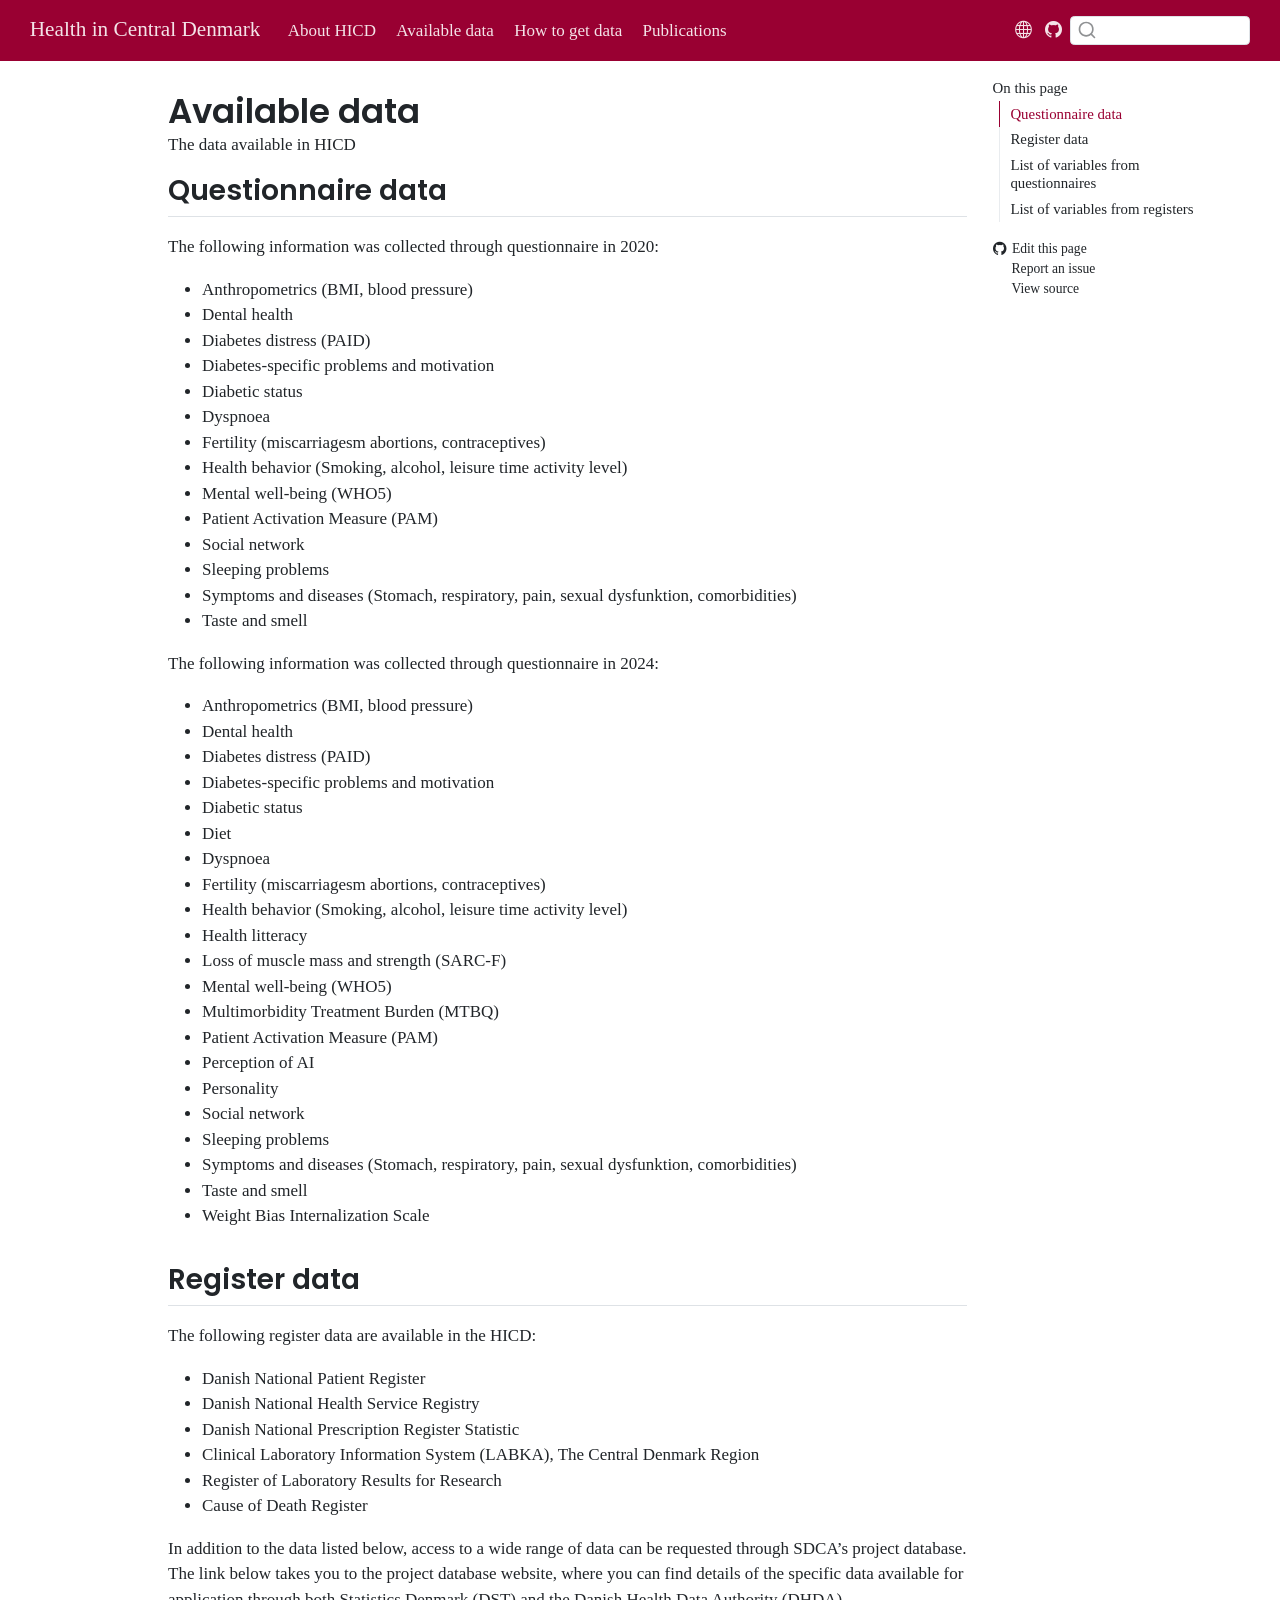
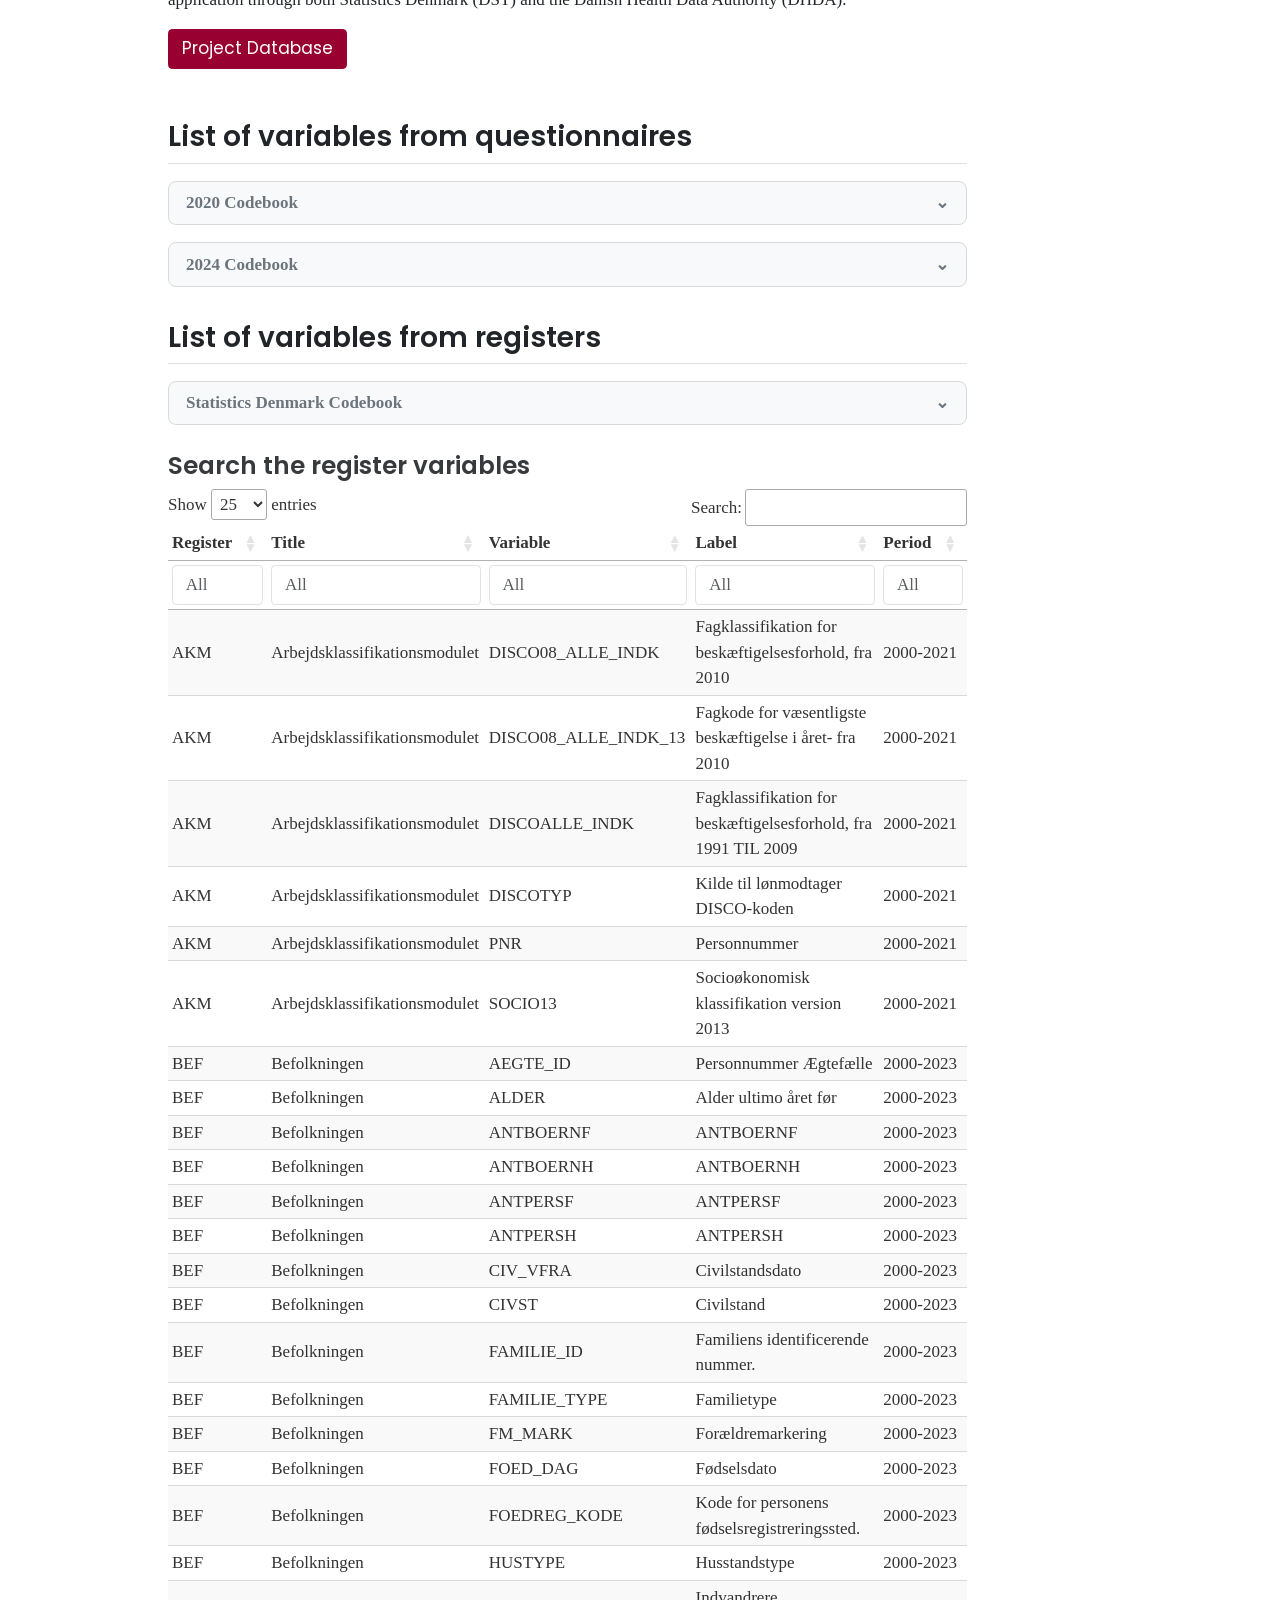
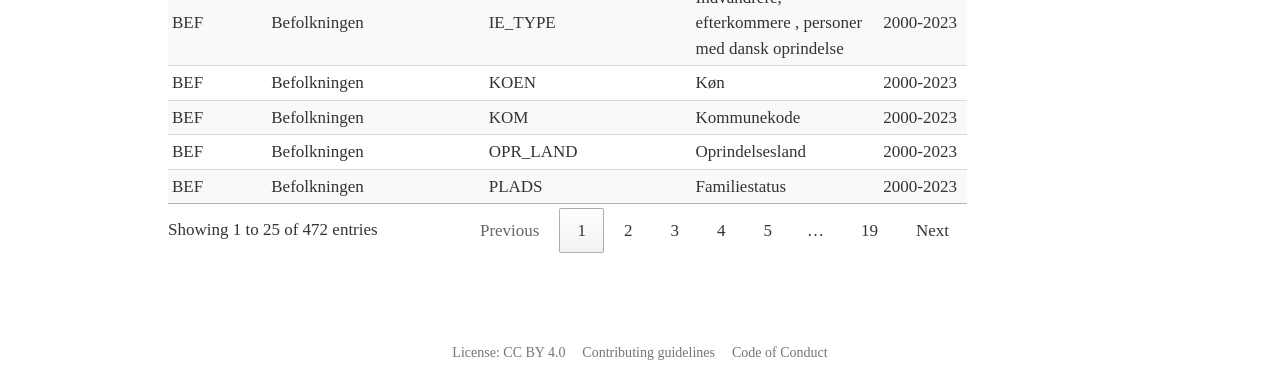
==== commit 82bde87a: "Built site for gh-pages" ====
--- a/available-data/index.html
+++ b/available-data/index.html
@@ -48,9 +48,9 @@
 <link href="../site_libs/quarto-html/quarto-syntax-highlighting-1f42ef86e7bbcd4ef0935f55bd85d622.css" rel="stylesheet" class="quarto-color-scheme-extra" id="quarto-text-highlighting-styles">
 <script src="../site_libs/bootstrap/bootstrap.min.js"></script>
 <link href="../site_libs/bootstrap/bootstrap-icons.css" rel="stylesheet">
-<link href="../site_libs/bootstrap/bootstrap-1e0da46959e53c00bf7cbfe78200a8f3.min.css" rel="stylesheet" append-hash="true" class="quarto-color-scheme" id="quarto-bootstrap" data-mode="light">
-<link href="../site_libs/bootstrap/bootstrap-dark-856bb4aba8474a5bb73121438e2d660b.min.css" rel="stylesheet" append-hash="true" class="quarto-color-scheme quarto-color-alternate" id="quarto-bootstrap" data-mode="light">
-<link href="../site_libs/bootstrap/bootstrap-1e0da46959e53c00bf7cbfe78200a8f3.min.css" rel="stylesheet" append-hash="true" class="quarto-color-scheme-extra" id="quarto-bootstrap" data-mode="light">
+<link href="../site_libs/bootstrap/bootstrap-184272e92f3e2d58ed2564d3eb7c2aad.min.css" rel="stylesheet" append-hash="true" class="quarto-color-scheme" id="quarto-bootstrap" data-mode="light">
+<link href="../site_libs/bootstrap/bootstrap-dark-44209e06a4f44c1ae44acd4ccb9f944a.min.css" rel="stylesheet" append-hash="true" class="quarto-color-scheme quarto-color-alternate" id="quarto-bootstrap" data-mode="light">
+<link href="../site_libs/bootstrap/bootstrap-184272e92f3e2d58ed2564d3eb7c2aad.min.css" rel="stylesheet" append-hash="true" class="quarto-color-scheme-extra" id="quarto-bootstrap" data-mode="light">
 <script id="quarto-search-options" type="application/json">{
   "location": "navbar",
   "copy-button": false,
@@ -98,9 +98,6 @@
 
 <div id="quarto-search-results"></div>
   <header id="quarto-header" class="headroom fixed-top">
-    <div id="quarto-announcement" data-announcement-id="c8e3599c85ad6c16ddbe7a5d420720d3" class="alert alert-light hidden"><i class="bi bi-info-circle quarto-announcement-icon"></i><div class="quarto-announcement-content">
-<p>This website is a work in progress and might contain incomplete or placeholder content.</p>
-</div><i class="bi bi-x-lg quarto-announcement-action"></i></div>
     <nav class="navbar navbar-expand-lg " data-bs-theme="dark" aria-label="Site">
       <div class="navbar-container container-fluid">
       <div class="navbar-brand-container mx-auto">
@@ -6478,8 +6475,8 @@
 <h3 class="anchored" data-anchor-id="search-the-register-variables">Search the register variables</h3>
 <div class="cell">
 <div class="cell-output-display">
-<div id="htmlwidget-378556220ad65485a81c" style="width:100%;height:auto;" class="datatables html-widget"></div>
-<script type="application/json" data-for="htmlwidget-378556220ad65485a81c">{"x":{"filter":"top","vertical":false,"filterHTML":"<tr>\n  <td data-type=\"character\" style=\"vertical-align: top;\">\n    <div class=\"form-group has-feedback\" style=\"margin-bottom: auto;\">\n      <input type=\"search\" placeholder=\"All\" class=\"form-control\" style=\"width: 100%;\"/>\n      <span class=\"glyphicon glyphicon-remove-circle form-control-feedback\"><\/span>\n    <\/div>\n  <\/td>\n  <td data-type=\"character\" style=\"vertical-align: top;\">\n    <div class=\"form-group has-feedback\" style=\"margin-bottom: auto;\">\n      <input type=\"search\" placeholder=\"All\" class=\"form-control\" style=\"width: 100%;\"/>\n      <span class=\"glyphicon glyphicon-remove-circle form-control-feedback\"><\/span>\n    <\/div>\n  <\/td>\n  <td data-type=\"character\" style=\"vertical-align: top;\">\n    <div class=\"form-group has-feedback\" style=\"margin-bottom: auto;\">\n      <input type=\"search\" placeholder=\"All\" class=\"form-control\" style=\"width: 100%;\"/>\n      <span class=\"glyphicon glyphicon-remove-circle form-control-feedback\"><\/span>\n    <\/div>\n  <\/td>\n  <td data-type=\"character\" style=\"vertical-align: top;\">\n    <div class=\"form-group has-feedback\" style=\"margin-bottom: auto;\">\n      <input type=\"search\" placeholder=\"All\" class=\"form-control\" style=\"width: 100%;\"/>\n      <span class=\"glyphicon glyphicon-remove-circle form-control-feedback\"><\/span>\n    <\/div>\n  <\/td>\n  <td data-type=\"character\" style=\"vertical-align: top;\">\n    <div class=\"form-group has-feedback\" style=\"margin-bottom: auto;\">\n      <input type=\"search\" placeholder=\"All\" class=\"form-control\" style=\"width: 100%;\"/>\n      <span class=\"glyphicon glyphicon-remove-circle form-control-feedback\"><\/span>\n    <\/div>\n  <\/td>\n<\/tr>","data":[["AKM","AKM","AKM","AKM","AKM","AKM","BEF","BEF","BEF","BEF","BEF","BEF","BEF","BEF","BEF","BEF","BEF","BEF","BEF","BEF","BEF","BEF","BEF","BEF","BEF","BEF","BEF","BEF","DODSAARS","DODSAARS","DODSAARS","DODSAARS","DODSAASG","DODSAASG","DODSAASG","DODSAASG","DODSAASG","DODSAASG","DODSAASG","DODSAASG","DODSAASG","DODSAASG","DODSAASG","DODSAASG","DODSAASG","DODSAASG","DODSAASG","DODSAASG","DODSAASG","DODSAASG","DODSAASG","DODSAASG","DODSAASG","DODSAASG","DODSAASG","DODSAASG","DODSAASG","DODSAASG","DODSAASG","DODSAASG","DODSAASG","DODSAASG","DODSAASG","DODSAASG","DODSAASG","DODSAASG","DODSAASG","DODSAASG","DODSAASG","DODSAASG","DODSAASG","DODSAASG","DODSAASG","FAIK","FAIK","FAIK","FAIK","FAIK","FAIK","FAIK","FAIK","FAIK","FAIK","FAIK","FAIK","FAIK","IND","IND","IND","IND","IND","IND","LMDB","LMDB","LMDB","LMDB","LMDB","LMDB","LMDB","LMDB","LMDB","LMDB","LMDB","LMDB","LMDB","LMDB","LMDB","LMDB","LMDB","LPR_ADM","LPR_ADM","LPR_ADM","LPR_ADM","LPR_ADM","LPR_ADM","LPR_ADM","LPR_ADM","LPR_ADM","LPR_ADM","LPR_ADM","LPR_ADM","LPR_ADM","LPR_ADM","LPR_ADM","LPR_ADM","LPR_ADM","LPR_ADM","LPR_ADM","LPR_ADM","LPR_ADM","LPR_ADM","LPR_ADM","LPR_ADM","LPR_ADM","LPR_ADM","LPR_ADM","LPR_ADM","LPR_ADM","LPR_ADM","LPR_ADM","LPR_ADM","LPR_ADM","LPR_ADM","LPR_ADM","LPR_ADM","LPR_ADM","LPR_ADM","LPR_BES","LPR_BES","LPR_BES","LPR_BES","LPR_DIAG","LPR_DIAG","LPR_DIAG","LPR_DIAG","LPR_DIAG","LPR_DIAG","LPR_DIAG","LPR_F_DIAGNOSER","LPR_F_DIAGNOSER","LPR_F_DIAGNOSER","LPR_F_DIAGNOSER","LPR_F_DIAGNOSER","LPR_F_DIAGNOSER","LPR_F_FORLOEB","LPR_F_FORLOEB","LPR_F_FORLOEB","LPR_F_FORLOEB","LPR_F_FORLOEB","LPR_F_FORLOEB","LPR_F_FORLOEB","LPR_F_FORLOEB","LPR_F_FORLOEB","LPR_F_FORLOEB","LPR_F_FORLOEB","LPR_F_FORLOEB","LPR_F_FORLOEB","LPR_F_FORLOEB","LPR_F_FORLOEB","LPR_F_FORLOEB","LPR_F_FORLOEB","LPR_F_FORLOEB","LPR_F_FORLOEB","LPR_F_FORLOEB","LPR_F_FORLOEB","LPR_F_FORLOEB","LPR_F_FORLOEB","LPR_F_FORLOEB","LPR_F_FORLOEB","LPR_F_FORLOEB","LPR_F_FORLOEB","LPR_F_FORLOEB","LPR_F_FORLOEB","LPR_F_FORLOEB","LPR_F_FORLOEB","LPR_F_FORLOEB","LPR_F_FORLOEB","LPR_F_FORLOEB","LPR_F_FORLOEB","LPR_F_FORLOEB","LPR_F_FORLOEB","LPR_F_FORLOEB","LPR_F_FORLOEB","LPR_F_FORLOEB","LPR_F_FORLOEB","LPR_F_FORLOEB","LPR_F_FORLOEB","LPR_F_HENVISNING_TILLAEG","LPR_F_HENVISNING_TILLAEG","LPR_F_KONTAKTER","LPR_F_KONTAKTER","LPR_F_KONTAKTER","LPR_F_KONTAKTER","LPR_F_KONTAKTER","LPR_F_KONTAKTER","LPR_F_KONTAKTER","LPR_F_KONTAKTER","LPR_F_KONTAKTER","LPR_F_KONTAKTER","LPR_F_KONTAKTER","LPR_F_KONTAKTER","LPR_F_KONTAKTER","LPR_F_KONTAKTER","LPR_F_KONTAKTER","LPR_F_KONTAKTER","LPR_F_KONTAKTER","LPR_F_KONTAKTER","LPR_F_KONTAKTER","LPR_F_KONTAKTER","LPR_F_KONTAKTER","LPR_F_KONTAKTER","LPR_F_KONTAKTER","LPR_F_KONTAKTER","LPR_F_KONTAKTER","LPR_F_KONTAKTER","LPR_F_KONTAKTER","LPR_F_KONTAKTER","LPR_F_KONTAKTER","LPR_F_KONTAKTER","LPR_F_KONTAKTER","LPR_F_KONTAKTER","LPR_F_KONTAKTER","LPR_F_KONTAKTER","LPR_F_KONTAKTER","LPR_F_KONTAKTER","LPR_F_KONTAKTER","LPR_F_KONTAKTER","LPR_F_KONTAKTER","LPR_F_KONTAKTER","LPR_F_KONTAKTER","LPR_F_KONTAKTER","LPR_F_KONTAKTER","LPR_F_KONTAKTER","LPR_F_KONTAKTER","LPR_F_KONTAKTER","LPR_F_KONTAKTER","LPR_F_ORGANISATIONER","LPR_F_ORGANISATIONER","LPR_F_ORGANISATIONER","LPR_F_ORGANISATIONER","LPR_F_ORGANISATIONER","LPR_F_ORGANISATIONER","LPR_F_ORGANISATIONER","LPR_F_ORGANISATIONER","LPR_F_ORGANISATIONER","LPR_F_ORGANISATIONER","LPR_F_ORGANISATIONER","LPR_F_ORGANISATIONER","LPR_F_ORGANISATIONER","LPR_F_ORGANISATIONER","LPR_F_ORGANISATIONER","LPR_F_ORGANISATIONER","LPR_F_ORGANISATIONER","LPR_F_ORGANISATIONER","LPR_F_ORGANISATIONER","LPR_F_ORGANISATIONER","LPR_F_ORGANISATIONER","LPR_F_ORGANISATIONER","LPR_F_ORGANISATIONER","LPR_F_ORGANISATIONER","LPR_F_ORGANISATIONER","LPR_F_ORGANISATIONER","LPR_F_ORGANISATIONER","LPR_F_ORGANISATIONER","LPR_F_ORGANISATIONER","LPR_F_ORGANISATIONER","LPR_F_PROCEDURER_ANDRE","LPR_F_PROCEDURER_ANDRE","LPR_F_PROCEDURER_ANDRE","LPR_F_PROCEDURER_ANDRE","LPR_F_PROCEDURER_ANDRE","LPR_F_PROCEDURER_ANDRE","LPR_F_PROCEDURER_ANDRE","LPR_F_PROCEDURER_ANDRE","LPR_F_PROCEDURER_ANDRE","LPR_F_PROCEDURER_ANDRE","LPR_F_PROCEDURER_ANDRE","LPR_F_PROCEDURER_ANDRE","LPR_F_PROCEDURER_ANDRE","LPR_F_PROCEDURER_ANDRE","LPR_F_PROCEDURER_ANDRE","LPR_F_PROCEDURER_ANDRE","LPR_F_PROCEDURER_ANDRE","LPR_F_PROCEDURER_ANDRE","LPR_F_PROCEDURER_ANDRE","LPR_F_PROCEDURER_ANDRE","LPR_F_PROCEDURER_ANDRE","LPR_F_PROCEDURER_ANDRE","LPR_F_PROCEDURER_KIRURGI","LPR_F_PROCEDURER_KIRURGI","LPR_F_PROCEDURER_KIRURGI","LPR_F_PROCEDURER_KIRURGI","LPR_F_PROCEDURER_KIRURGI","LPR_F_PROCEDURER_KIRURGI","LPR_F_PROCEDURER_KIRURGI","LPR_F_PROCEDURER_KIRURGI","LPR_F_PROCEDURER_KIRURGI","LPR_F_PROCEDURER_KIRURGI","LPR_F_PROCEDURER_KIRURGI","LPR_F_PROCEDURER_KIRURGI","LPR_F_PROCEDURER_KIRURGI","LPR_F_PROCEDURER_KIRURGI","LPR_F_PROCEDURER_KIRURGI","LPR_F_PROCEDURER_KIRURGI","LPR_F_PROCEDURER_KIRURGI","LPR_F_PROCEDURER_KIRURGI","LPR_F_PROCEDURER_KIRURGI","LPR_F_PROCEDURER_KIRURGI","LPR_F_PROCEDURER_KIRURGI","LPR_F_PROCEDURER_KIRURGI","LPR_OPR","LPR_OPR","LPR_OPR","LPR_OPR","LPR_OPR","LPR_OPR","LPR_OPR","LPR_SKSOPR","LPR_SKSOPR","LPR_SKSOPR","LPR_SKSOPR","LPR_SKSOPR","LPR_SKSOPR","LPR_SKSOPR","LPR_SKSOPR","LPR_SKSOPR","LPR_SKSOPR","LPR_SKSOPR","PSYK_ADM","PSYK_ADM","PSYK_ADM","PSYK_ADM","PSYK_ADM","PSYK_ADM","PSYK_ADM","PSYK_ADM","PSYK_ADM","PSYK_ADM","PSYK_ADM","PSYK_ADM","PSYK_ADM","PSYK_ADM","PSYK_ADM","PSYK_DIAG","PSYK_DIAG","PSYK_DIAG","PSYK_DIAG","PSYK_DIAG","SSSY","SSSY","SSSY","SSSY","SSSY","SSSY","SSSY","SSSY","SSSY","SSSY","SSSY","SSSY","SSSY","SSSY","SSSY","SSSY","SSSY","SYSI","SYSI","SYSI","SYSI","SYSI","SYSI","SYSI","SYSI","SYSI","SYSI","SYSI","SYSI","SYSI","SYSI","SYSI","UAF_ADM","UAF_ADM","UAF_ADM","UAF_ADM","UAF_ADM","UAF_ADM","UAF_ADM","UAF_ADM","UAF_ADM","UAF_ADM","UAF_ADM","UAF_ADM","UAF_ADM","UAF_ADM","UAF_ADM","UAF_ADM","UAF_ADM","UAF_ADM","UAF_ADM","UAF_ADM","UAF_ADM","UAF_ADM","UAF_ADM","UAF_ADM","UAF_ADM","UAF_ADM","UAF_ADM","UAF_ADM","UAF_ADM","UAF_ADM","UAF_ADM","UAF_ADM","UAF_ADM","UAF_ADM","UAF_BES","UAF_BES","UAF_BES","UAF_BES","UAF_DIAG","UAF_DIAG","UAF_DIAG","UAF_DIAG","UAF_DIAG","UAF_DIAG","UAF_OPR","UAF_OPR","UAF_OPR","UAF_OPR","UAF_OPR","UAF_OPR","UAF_OPR","UAF_SKSOPR","UAF_SKSOPR","UAF_SKSOPR","UAF_SKSOPR","UAF_SKSOPR","UAF_SKSOPR","UAF_SKSOPR","UAF_SKSOPR","UAF_SKSOPR","UAF_SKSOPR","UAF_SKSOPR","UDDA","UDDA","UDDA","UDDA","VNDS","VNDS","VNDS","VNDS","VNDS","VNDS"],["Arbejdsklassifikationsmodulet","Arbejdsklassifikationsmodulet","Arbejdsklassifikationsmodulet","Arbejdsklassifikationsmodulet","Arbejdsklassifikationsmodulet","Arbejdsklassifikationsmodulet","Befolkningen","Befolkningen","Befolkningen","Befolkningen","Befolkningen","Befolkningen","Befolkningen","Befolkningen","Befolkningen","Befolkningen","Befolkningen","Befolkningen","Befolkningen","Befolkningen","Befolkningen","Befolkningen","Befolkningen","Befolkningen","Befolkningen","Befolkningen","Befolkningen","Befolkningen","Dødsårssagsregistret","Dødsårssagsregistret","Dødsårssagsregistret","Dødsårssagsregistret","Dødsårsagsregister","Dødsårsagsregister","Dødsårsagsregister","Dødsårsagsregister","Dødsårsagsregister","Dødsårsagsregister","Dødsårsagsregister","Dødsårsagsregister","Dødsårsagsregister","Dødsårsagsregister","Dødsårsagsregister","Dødsårsagsregister","Dødsårsagsregister","Dødsårsagsregister","Dødsårsagsregister","Dødsårsagsregister","Dødsårsagsregister","Dødsårsagsregister","Dødsårsagsregister","Dødsårsagsregister","Dødsårsagsregister","Dødsårsagsregister","Dødsårsagsregister","Dødsårsagsregister","Dødsårsagsregister","Dødsårsagsregister","Dødsårsagsregister","Dødsårsagsregister","Dødsårsagsregister","Dødsårsagsregister","Dødsårsagsregister","Dødsårsagsregister","Dødsårsagsregister","Dødsårsagsregister","Dødsårsagsregister","Dødsårsagsregister","Dødsårsagsregister","Dødsårsagsregister","Dødsårsagsregister","Dødsårsagsregister","Dødsårsagsregister","Familieindkomster","Familieindkomster","Familieindkomster","Familieindkomster","Familieindkomster","Familieindkomster","Familieindkomster","Familieindkomster","Familieindkomster","Familieindkomster","Familieindkomster","Familieindkomster","Familieindkomster","Indkomst","Indkomst","Indkomst","Indkomst","Indkomst","Indkomst","Lægemiddeldatabasen","Lægemiddeldatabasen","Lægemiddeldatabasen","Lægemiddeldatabasen","Lægemiddeldatabasen","Lægemiddeldatabasen","Lægemiddeldatabasen","Lægemiddeldatabasen","Lægemiddeldatabasen","Lægemiddeldatabasen","Lægemiddeldatabasen","Lægemiddeldatabasen","Lægemiddeldatabasen","Lægemiddeldatabasen","Lægemiddeldatabasen","Lægemiddeldatabasen","Lægemiddeldatabasen","Landspatientregistret - administrative oplysninger","Landspatientregistret - administrative oplysninger","Landspatientregistret - administrative oplysninger","Landspatientregistret - administrative oplysninger","Landspatientregistret - administrative oplysninger","Landspatientregistret - administrative oplysninger","Landspatientregistret - administrative oplysninger","Landspatientregistret - administrative oplysninger","Landspatientregistret - administrative oplysninger","Landspatientregistret - administrative oplysninger","Landspatientregistret - administrative oplysninger","Landspatientregistret - administrative oplysninger","Landspatientregistret - administrative oplysninger","Landspatientregistret - administrative oplysninger","Landspatientregistret - administrative oplysninger","Landspatientregistret - administrative oplysninger","Landspatientregistret - administrative oplysninger","Landspatientregistret - administrative oplysninger","Landspatientregistret - administrative oplysninger","Landspatientregistret - administrative oplysninger","Landspatientregistret - administrative oplysninger","Landspatientregistret - administrative oplysninger","Landspatientregistret - administrative oplysninger","Landspatientregistret - administrative oplysninger","Landspatientregistret - administrative oplysninger","Landspatientregistret - administrative oplysninger","Landspatientregistret - administrative oplysninger","Landspatientregistret - administrative oplysninger","Landspatientregistret - administrative oplysninger","Landspatientregistret - administrative oplysninger","Landspatientregistret - administrative oplysninger","Landspatientregistret - administrative oplysninger","Landspatientregistret - administrative oplysninger","Landspatientregistret - administrative oplysninger","Landspatientregistret - administrative oplysninger","Landspatientregistret - administrative oplysninger","Landspatientregistret - administrative oplysninger","Landspatientregistret - administrative oplysninger","Landspatientregistret - ambulante besøgsdatoer","Landspatientregistret - ambulante besøgsdatoer","Landspatientregistret - ambulante besøgsdatoer","Landspatientregistret - ambulante besøgsdatoer","Landspatientregistret - diagnoser","Landspatientregistret - diagnoser","Landspatientregistret - diagnoser","Landspatientregistret - diagnoser","Landspatientregistret - diagnoser","Landspatientregistret - diagnoser","Landspatientregistret - diagnoser","Landspatientregistret (LPR3) - Oplysninger om diagnoser","Landspatientregistret (LPR3) - Oplysninger om diagnoser","Landspatientregistret (LPR3) - Oplysninger om diagnoser","Landspatientregistret (LPR3) - Oplysninger om diagnoser","Landspatientregistret (LPR3) - Oplysninger om diagnoser","Landspatientregistret (LPR3) - Oplysninger om diagnoser","Landspatientregistret (LPR3) - Oplysninger om forløb","Landspatientregistret (LPR3) - Oplysninger om forløb","Landspatientregistret (LPR3) - Oplysninger om forløb","Landspatientregistret (LPR3) - Oplysninger om forløb","Landspatientregistret (LPR3) - Oplysninger om forløb","Landspatientregistret (LPR3) - Oplysninger om forløb","Landspatientregistret (LPR3) - Oplysninger om forløb","Landspatientregistret (LPR3) - Oplysninger om forløb","Landspatientregistret (LPR3) - Oplysninger om forløb","Landspatientregistret (LPR3) - Oplysninger om forløb","Landspatientregistret (LPR3) - Oplysninger om forløb","Landspatientregistret (LPR3) - Oplysninger om forløb","Landspatientregistret (LPR3) - Oplysninger om forløb","Landspatientregistret (LPR3) - Oplysninger om forløb","Landspatientregistret (LPR3) - Oplysninger om forløb","Landspatientregistret (LPR3) - Oplysninger om forløb","Landspatientregistret (LPR3) - Oplysninger om forløb","Landspatientregistret (LPR3) - Oplysninger om forløb","Landspatientregistret (LPR3) - Oplysninger om forløb","Landspatientregistret (LPR3) - Oplysninger om forløb","Landspatientregistret (LPR3) - Oplysninger om forløb","Landspatientregistret (LPR3) - Oplysninger om forløb","Landspatientregistret (LPR3) - Oplysninger om forløb","Landspatientregistret (LPR3) - Oplysninger om forløb","Landspatientregistret (LPR3) - Oplysninger om forløb","Landspatientregistret (LPR3) - Oplysninger om forløb","Landspatientregistret (LPR3) - Oplysninger om forløb","Landspatientregistret (LPR3) - Oplysninger om forløb","Landspatientregistret (LPR3) - Oplysninger om forløb","Landspatientregistret (LPR3) - Oplysninger om forløb","Landspatientregistret (LPR3) - Oplysninger om forløb","Landspatientregistret (LPR3) - Oplysninger om forløb","Landspatientregistret (LPR3) - Oplysninger om forløb","Landspatientregistret (LPR3) - Oplysninger om forløb","Landspatientregistret (LPR3) - Oplysninger om forløb","Landspatientregistret (LPR3) - Oplysninger om forløb","Landspatientregistret (LPR3) - Oplysninger om forløb","Landspatientregistret (LPR3) - Oplysninger om forløb","Landspatientregistret (LPR3) - Oplysninger om forløb","Landspatientregistret (LPR3) - Oplysninger om forløb","Landspatientregistret (LPR3) - Oplysninger om forløb","Landspatientregistret (LPR3) - Oplysninger om forløb","Landspatientregistret (LPR3) - Oplysninger om forløb","Landspatientregistret (LPR3) - Oplysninger om tillægskoder til henvisningsårsager","Landspatientregistret (LPR3) - Oplysninger om tillægskoder til henvisningsårsager","Landspatientregistret (LPR3) - Oplysninger om kontakter","Landspatientregistret (LPR3) - Oplysninger om kontakter","Landspatientregistret (LPR3) - Oplysninger om kontakter","Landspatientregistret (LPR3) - Oplysninger om kontakter","Landspatientregistret (LPR3) - Oplysninger om kontakter","Landspatientregistret (LPR3) - Oplysninger om kontakter","Landspatientregistret (LPR3) - Oplysninger om kontakter","Landspatientregistret (LPR3) - Oplysninger om kontakter","Landspatientregistret (LPR3) - Oplysninger om kontakter","Landspatientregistret (LPR3) - Oplysninger om kontakter","Landspatientregistret (LPR3) - Oplysninger om kontakter","Landspatientregistret (LPR3) - Oplysninger om kontakter","Landspatientregistret (LPR3) - Oplysninger om kontakter","Landspatientregistret (LPR3) - Oplysninger om kontakter","Landspatientregistret (LPR3) - Oplysninger om kontakter","Landspatientregistret (LPR3) - Oplysninger om kontakter","Landspatientregistret (LPR3) - Oplysninger om kontakter","Landspatientregistret (LPR3) - Oplysninger om kontakter","Landspatientregistret (LPR3) - Oplysninger om kontakter","Landspatientregistret (LPR3) - Oplysninger om kontakter","Landspatientregistret (LPR3) - Oplysninger om kontakter","Landspatientregistret (LPR3) - Oplysninger om kontakter","Landspatientregistret (LPR3) - Oplysninger om kontakter","Landspatientregistret (LPR3) - Oplysninger om kontakter","Landspatientregistret (LPR3) - Oplysninger om kontakter","Landspatientregistret (LPR3) - Oplysninger om kontakter","Landspatientregistret (LPR3) - Oplysninger om kontakter","Landspatientregistret (LPR3) - Oplysninger om kontakter","Landspatientregistret (LPR3) - Oplysninger om kontakter","Landspatientregistret (LPR3) - Oplysninger om kontakter","Landspatientregistret (LPR3) - Oplysninger om kontakter","Landspatientregistret (LPR3) - Oplysninger om kontakter","Landspatientregistret (LPR3) - Oplysninger om kontakter","Landspatientregistret (LPR3) - Oplysninger om kontakter","Landspatientregistret (LPR3) - Oplysninger om kontakter","Landspatientregistret (LPR3) - Oplysninger om kontakter","Landspatientregistret (LPR3) - Oplysninger om kontakter","Landspatientregistret (LPR3) - Oplysninger om kontakter","Landspatientregistret (LPR3) - Oplysninger om kontakter","Landspatientregistret (LPR3) - Oplysninger om kontakter","Landspatientregistret (LPR3) - Oplysninger om kontakter","Landspatientregistret (LPR3) - Oplysninger om kontakter","Landspatientregistret (LPR3) - Oplysninger om kontakter","Landspatientregistret (LPR3) - Oplysninger om kontakter","Landspatientregistret (LPR3) - Oplysninger om kontakter","Landspatientregistret (LPR3) - Oplysninger om kontakter","Landspatientregistret (LPR3) - Oplysninger om kontakter","Landspatientregistret (LPR3) - Oplysninger om SOR-enheder og sygehusafsnit (SHAK)","Landspatientregistret (LPR3) - Oplysninger om SOR-enheder og sygehusafsnit (SHAK)","Landspatientregistret (LPR3) - Oplysninger om SOR-enheder og sygehusafsnit (SHAK)","Landspatientregistret (LPR3) - Oplysninger om SOR-enheder og sygehusafsnit (SHAK)","Landspatientregistret (LPR3) - Oplysninger om SOR-enheder og sygehusafsnit (SHAK)","Landspatientregistret (LPR3) - Oplysninger om SOR-enheder og sygehusafsnit (SHAK)","Landspatientregistret (LPR3) - Oplysninger om SOR-enheder og sygehusafsnit (SHAK)","Landspatientregistret (LPR3) - Oplysninger om SOR-enheder og sygehusafsnit (SHAK)","Landspatientregistret (LPR3) - Oplysninger om SOR-enheder og sygehusafsnit (SHAK)","Landspatientregistret (LPR3) - Oplysninger om SOR-enheder og sygehusafsnit (SHAK)","Landspatientregistret (LPR3) - Oplysninger om SOR-enheder og sygehusafsnit (SHAK)","Landspatientregistret (LPR3) - Oplysninger om SOR-enheder og sygehusafsnit (SHAK)","Landspatientregistret (LPR3) - Oplysninger om SOR-enheder og sygehusafsnit (SHAK)","Landspatientregistret (LPR3) - Oplysninger om SOR-enheder og sygehusafsnit (SHAK)","Landspatientregistret (LPR3) - Oplysninger om SOR-enheder og sygehusafsnit (SHAK)","Landspatientregistret (LPR3) - Oplysninger om SOR-enheder og sygehusafsnit (SHAK)","Landspatientregistret (LPR3) - Oplysninger om SOR-enheder og sygehusafsnit (SHAK)","Landspatientregistret (LPR3) - Oplysninger om SOR-enheder og sygehusafsnit (SHAK)","Landspatientregistret (LPR3) - Oplysninger om SOR-enheder og sygehusafsnit (SHAK)","Landspatientregistret (LPR3) - Oplysninger om SOR-enheder og sygehusafsnit (SHAK)","Landspatientregistret (LPR3) - Oplysninger om SOR-enheder og sygehusafsnit (SHAK)","Landspatientregistret (LPR3) - Oplysninger om SOR-enheder og sygehusafsnit (SHAK)","Landspatientregistret (LPR3) - Oplysninger om SOR-enheder og sygehusafsnit (SHAK)","Landspatientregistret (LPR3) - Oplysninger om SOR-enheder og sygehusafsnit (SHAK)","Landspatientregistret (LPR3) - Oplysninger om SOR-enheder og sygehusafsnit (SHAK)","Landspatientregistret (LPR3) - Oplysninger om SOR-enheder og sygehusafsnit (SHAK)","Landspatientregistret (LPR3) - Oplysninger om SOR-enheder og sygehusafsnit (SHAK)","Landspatientregistret (LPR3) - Oplysninger om SOR-enheder og sygehusafsnit (SHAK)","Landspatientregistret (LPR3) - Oplysninger om SOR-enheder og sygehusafsnit (SHAK)","Landspatientregistret (LPR3) - Oplysninger om SOR-enheder og sygehusafsnit (SHAK)","Landspatientregistret (LPR3) - Oplysninger om ikke-kirurgiske procedureregistreringer","Landspatientregistret (LPR3) - Oplysninger om ikke-kirurgiske procedureregistreringer","Landspatientregistret (LPR3) - Oplysninger om ikke-kirurgiske procedureregistreringer","Landspatientregistret (LPR3) - Oplysninger om ikke-kirurgiske procedureregistreringer","Landspatientregistret (LPR3) - Oplysninger om ikke-kirurgiske procedureregistreringer","Landspatientregistret (LPR3) - Oplysninger om ikke-kirurgiske procedureregistreringer","Landspatientregistret (LPR3) - Oplysninger om ikke-kirurgiske procedureregistreringer","Landspatientregistret (LPR3) - Oplysninger om ikke-kirurgiske procedureregistreringer","Landspatientregistret (LPR3) - Oplysninger om ikke-kirurgiske procedureregistreringer","Landspatientregistret (LPR3) - Oplysninger om ikke-kirurgiske procedureregistreringer","Landspatientregistret (LPR3) - Oplysninger om ikke-kirurgiske procedureregistreringer","Landspatientregistret (LPR3) - Oplysninger om ikke-kirurgiske procedureregistreringer","Landspatientregistret (LPR3) - Oplysninger om ikke-kirurgiske procedureregistreringer","Landspatientregistret (LPR3) - Oplysninger om ikke-kirurgiske procedureregistreringer","Landspatientregistret (LPR3) - Oplysninger om ikke-kirurgiske procedureregistreringer","Landspatientregistret (LPR3) - Oplysninger om ikke-kirurgiske procedureregistreringer","Landspatientregistret (LPR3) - Oplysninger om ikke-kirurgiske procedureregistreringer","Landspatientregistret (LPR3) - Oplysninger om ikke-kirurgiske procedureregistreringer","Landspatientregistret (LPR3) - Oplysninger om ikke-kirurgiske procedureregistreringer","Landspatientregistret (LPR3) - Oplysninger om ikke-kirurgiske procedureregistreringer","Landspatientregistret (LPR3) - Oplysninger om ikke-kirurgiske procedureregistreringer","Landspatientregistret (LPR3) - Oplysninger om ikke-kirurgiske procedureregistreringer","Landspatientregistret (LPR3) - Oplysninger om kirurgiske procedureregistreringer","Landspatientregistret (LPR3) - Oplysninger om kirurgiske procedureregistreringer","Landspatientregistret (LPR3) - Oplysninger om kirurgiske procedureregistreringer","Landspatientregistret (LPR3) - Oplysninger om kirurgiske procedureregistreringer","Landspatientregistret (LPR3) - Oplysninger om kirurgiske procedureregistreringer","Landspatientregistret (LPR3) - Oplysninger om kirurgiske procedureregistreringer","Landspatientregistret (LPR3) - Oplysninger om kirurgiske procedureregistreringer","Landspatientregistret (LPR3) - Oplysninger om kirurgiske procedureregistreringer","Landspatientregistret (LPR3) - Oplysninger om kirurgiske procedureregistreringer","Landspatientregistret (LPR3) - Oplysninger om kirurgiske procedureregistreringer","Landspatientregistret (LPR3) - Oplysninger om kirurgiske procedureregistreringer","Landspatientregistret (LPR3) - Oplysninger om kirurgiske procedureregistreringer","Landspatientregistret (LPR3) - Oplysninger om kirurgiske procedureregistreringer","Landspatientregistret (LPR3) - Oplysninger om kirurgiske procedureregistreringer","Landspatientregistret (LPR3) - Oplysninger om kirurgiske procedureregistreringer","Landspatientregistret (LPR3) - Oplysninger om kirurgiske procedureregistreringer","Landspatientregistret (LPR3) - Oplysninger om kirurgiske procedureregistreringer","Landspatientregistret (LPR3) - Oplysninger om kirurgiske procedureregistreringer","Landspatientregistret (LPR3) - Oplysninger om kirurgiske procedureregistreringer","Landspatientregistret (LPR3) - Oplysninger om kirurgiske procedureregistreringer","Landspatientregistret (LPR3) - Oplysninger om kirurgiske procedureregistreringer","Landspatientregistret (LPR3) - Oplysninger om kirurgiske procedureregistreringer","Landspatientregistret - operationer efter ICD8 klassifikationen","Landspatientregistret - operationer efter ICD8 klassifikationen","Landspatientregistret - operationer efter ICD8 klassifikationen","Landspatientregistret - operationer efter ICD8 klassifikationen","Landspatientregistret - operationer efter ICD8 klassifikationen","Landspatientregistret - operationer efter ICD8 klassifikationen","Landspatientregistret - operationer efter ICD8 klassifikationen","Landspatientregistret - operationer","Landspatientregistret - operationer","Landspatientregistret - operationer","Landspatientregistret - operationer","Landspatientregistret - operationer","Landspatientregistret - operationer","Landspatientregistret - operationer","Landspatientregistret - operationer","Landspatientregistret - operationer","Landspatientregistret - operationer","Landspatientregistret - operationer","Landspatientregistret psykiatri - administrative oplysninger","Landspatientregistret psykiatri - administrative oplysninger","Landspatientregistret psykiatri - administrative oplysninger","Landspatientregistret psykiatri - administrative oplysninger","Landspatientregistret psykiatri - administrative oplysninger","Landspatientregistret psykiatri - administrative oplysninger","Landspatientregistret psykiatri - administrative oplysninger","Landspatientregistret psykiatri - administrative oplysninger","Landspatientregistret psykiatri - administrative oplysninger","Landspatientregistret psykiatri - administrative oplysninger","Landspatientregistret psykiatri - administrative oplysninger","Landspatientregistret psykiatri - administrative oplysninger","Landspatientregistret psykiatri - administrative oplysninger","Landspatientregistret psykiatri - administrative oplysninger","Landspatientregistret psykiatri - administrative oplysninger","Landspatientregistret psykiatri - diagnoser","Landspatientregistret psykiatri - diagnoser","Landspatientregistret psykiatri - diagnoser","Landspatientregistret psykiatri - diagnoser","Landspatientregistret psykiatri - diagnoser","Sygesikring (6-cifret)","Sygesikring (6-cifret)","Sygesikring (6-cifret)","Sygesikring (6-cifret)","Sygesikring (6-cifret)","Sygesikring (6-cifret)","Sygesikring (6-cifret)","Sygesikring (6-cifret)","Sygesikring (6-cifret)","Sygesikring (6-cifret)","Sygesikring (6-cifret)","Sygesikring (6-cifret)","Sygesikring (6-cifret)","Sygesikring (6-cifret)","Sygesikring (6-cifret)","Sygesikring (6-cifret)","Sygesikring (6-cifret)","Sygesikring (6-cifret)","Sygesikring (6-cifret)","Sygesikring (6-cifret)","Sygesikring (6-cifret)","Sygesikring (6-cifret)","Sygesikring (6-cifret)","Sygesikring (6-cifret)","Sygesikring (6-cifret)","Sygesikring (6-cifret)","Sygesikring (6-cifret)","Sygesikring (6-cifret)","Sygesikring (6-cifret)","Sygesikring (6-cifret)","Sygesikring (6-cifret)","Sygesikring (6-cifret)","Landspatientregistret uafsluttede kontakter - administrative oplysninger","Landspatientregistret uafsluttede kontakter - administrative oplysninger","Landspatientregistret uafsluttede kontakter - administrative oplysninger","Landspatientregistret uafsluttede kontakter - administrative oplysninger","Landspatientregistret uafsluttede kontakter - administrative oplysninger","Landspatientregistret uafsluttede kontakter - administrative oplysninger","Landspatientregistret uafsluttede kontakter - administrative oplysninger","Landspatientregistret uafsluttede kontakter - administrative oplysninger","Landspatientregistret uafsluttede kontakter - administrative oplysninger","Landspatientregistret uafsluttede kontakter - administrative oplysninger","Landspatientregistret uafsluttede kontakter - administrative oplysninger","Landspatientregistret uafsluttede kontakter - administrative oplysninger","Landspatientregistret uafsluttede kontakter - administrative oplysninger","Landspatientregistret uafsluttede kontakter - administrative oplysninger","Landspatientregistret uafsluttede kontakter - administrative oplysninger","Landspatientregistret uafsluttede kontakter - administrative oplysninger","Landspatientregistret uafsluttede kontakter - administrative oplysninger","Landspatientregistret uafsluttede kontakter - administrative oplysninger","Landspatientregistret uafsluttede kontakter - administrative oplysninger","Landspatientregistret uafsluttede kontakter - administrative oplysninger","Landspatientregistret uafsluttede kontakter - administrative oplysninger","Landspatientregistret uafsluttede kontakter - administrative oplysninger","Landspatientregistret uafsluttede kontakter - administrative oplysninger","Landspatientregistret uafsluttede kontakter - administrative oplysninger","Landspatientregistret uafsluttede kontakter - administrative oplysninger","Landspatientregistret uafsluttede kontakter - administrative oplysninger","Landspatientregistret uafsluttede kontakter - administrative oplysninger","Landspatientregistret uafsluttede kontakter - administrative oplysninger","Landspatientregistret uafsluttede kontakter - administrative oplysninger","Landspatientregistret uafsluttede kontakter - administrative oplysninger","Landspatientregistret uafsluttede kontakter - administrative oplysninger","Landspatientregistret uafsluttede kontakter - administrative oplysninger","Landspatientregistret uafsluttede kontakter - administrative oplysninger","Landspatientregistret uafsluttede kontakter - administrative oplysninger","Landspatientregistret uafsluttede kontakter - ambulante besøgsdatoer","Landspatientregistret uafsluttede kontakter - ambulante besøgsdatoer","Landspatientregistret uafsluttede kontakter - ambulante besøgsdatoer","Landspatientregistret uafsluttede kontakter - ambulante besøgsdatoer","Landspatientregistret uafsluttede kontakter - diagnoser","Landspatientregistret uafsluttede kontakter - diagnoser","Landspatientregistret uafsluttede kontakter - diagnoser","Landspatientregistret uafsluttede kontakter - diagnoser","Landspatientregistret uafsluttede kontakter - diagnoser","Landspatientregistret uafsluttede kontakter - diagnoser","Landspatientregistret uafsluttede kontakter - operationer efter ICD8 klassifikationen","Landspatientregistret uafsluttede kontakter - operationer efter ICD8 klassifikationen","Landspatientregistret uafsluttede kontakter - operationer efter ICD8 klassifikationen","Landspatientregistret uafsluttede kontakter - operationer efter ICD8 klassifikationen","Landspatientregistret uafsluttede kontakter - operationer efter ICD8 klassifikationen","Landspatientregistret uafsluttede kontakter - operationer efter ICD8 klassifikationen","Landspatientregistret uafsluttede kontakter - operationer efter ICD8 klassifikationen","Landspatientregistret uafsluttede kontakter - operationer","Landspatientregistret uafsluttede kontakter - operationer","Landspatientregistret uafsluttede kontakter - operationer","Landspatientregistret uafsluttede kontakter - operationer","Landspatientregistret uafsluttede kontakter - operationer","Landspatientregistret uafsluttede kontakter - operationer","Landspatientregistret uafsluttede kontakter - operationer","Landspatientregistret uafsluttede kontakter - operationer","Landspatientregistret uafsluttede kontakter - operationer","Landspatientregistret uafsluttede kontakter - operationer","Landspatientregistret uafsluttede kontakter - operationer","Uddannelser (BUE)","Uddannelser (BUE)","Uddannelser (BUE)","Uddannelser (BUE)","Historiske vandringer","Historiske vandringer","Historiske vandringer","Historiske vandringer","Historiske vandringer","Historiske vandringer"],["DISCO08_ALLE_INDK","DISCO08_ALLE_INDK_13","DISCOALLE_INDK","DISCOTYP","PNR","SOCIO13","AEGTE_ID","ALDER","ANTBOERNF","ANTBOERNH","ANTPERSF","ANTPERSH","CIV_VFRA","CIVST","FAMILIE_ID","FAMILIE_TYPE","FM_MARK","FOED_DAG","FOEDREG_KODE","HUSTYPE","IE_TYPE","KOEN","KOM","OPR_LAND","PLADS","PNR","REG","STATSB","CPRTJEK","CPRTYPE","D_DODSDTO","PNR","C_BOPAMTF07","C_BOPKOM","C_BOPKOMF07","C_DOD_1A","C_DOD_1B","C_DOD_1C","C_DOD_1D","C_DOD_21","C_DOD_22","C_DOD_23","C_DOD_24","C_DOD_25","C_DOD_26","C_DOD_27","C_DOD_28","C_DODKOM","C_DODREGION","C_DODSMAADE","C_DODSSTED","C_DODTILGRUNDL_ACME","C_FINDESTED","C_HAENDELSESSTED","C_LAEGEFUNKTION","C_LISTE14","C_LISTE49","C_LISTEA","C_LISTEB","C_OBDUKTION","C_OPERATION","C_PRAECIS_DODSSTED","C_PRAECIS_FINDESTED","C_REGION","C_SEX","CPRTJEK","CPRTYPE","D_DODSDATO","D_FINDEDATO","D_STATDATO","PNR","V_ALDER","AAR","FAMAEKVIVADISP_13","FAMAEKVIVAINDKNETTO","FAMBOLIGFORM","FAMBOLIGTYPE","FAMDISPONIBEL_13","FAMEJENDOMSVURDERING","FAMFORMUEAKTIVER","FAMGAELDIALT","FAMILIE_ID","FAMINDKOMSTIALT_13","FAMKONTANTHJAELP_13","FAMSOCIOGRUP_13","VERSION","DISPON_13","EFTLOEN","PERINDKIALT_13","PERSAMLINKNETRENT_NY","PERSONINDK","PNR","APK","ATC","DOSFORM","DOSO","EKSD","EKST","INDO","NAME","PACKSIZE","PATT","PNR12","STRENG","STRNUM","STRUNIT","VOLTYPECODE","VOLTYPETXT","VOLUME","C_ADIAG","C_AFD","C_AMT","C_BLOK","C_HAFD","C_HENM","C_HSGH","C_INDM","C_KOM","C_KONTAARS","C_NYAFD","C_PATTYPE","C_SEX","C_SGH","C_SGHAMT","C_SPEC","C_UDM","CPRTJEK","CPRTYPE","D_EBHDTO","D_FUSDTO","D_HENDTO","D_INDDTO","D_OPDATDTO","D_UDDTO","K_AFD","LEVERANCEDATO","PNR","RECNUM","V_ALDDG","V_ALDER","V_ALDMDR","V_BEHDAGE","V_INDMINUT","V_INDTIME","V_SENGDAGE","V_UDTIME","VERSION","D_AMBDTO","LEVERANCEDATO","RECNUM","VERSION","C_DIAG","C_DIAGMOD","C_DIAGTYPE","C_TILDIAG","LEVERANCEDATO","RECNUM","VERSION","DIAGNOSEKODE","DIAGNOSEKODE_PARENT","DIAGNOSETYPE","DIAGNOSETYPE_PARENT","DW_EK_KONTAKT","SENERE_AFKRAEFTET","AFSLUTNINGSMAADE","ALDER_DAGE_SLUT","ALDER_DAGE_START","ALDER_SLUT","ALDER_START","DATO_HENVISNING","DATO_INDBERETNING","DATO_SLUT","DATO_START","DW_EK_FORLOEB","DW_EK_HELBREDSFORLOEB","ENHEDSTYPE_ANS","ENHEDSTYPE_HEN","ENHEDSTYPE_IND","FORLOEBLABEL","HENVISNING_FRITVALG","HENVISNINGSMAADE","HENVISNINGSAARSAG","HOVEDSPECIALE_ANS","HOVEDSPECIALE_HEN","HOVEDSPECIALE_IND","KOEN","LPR_ENTITY_ID","PNR","REGION_ANS","REGION_HEN","REGION_IND","SHAK_AFD_ANS","SHAK_AFD_HEN","SHAK_AFD_IND","SHAK_AFS_ANS","SHAK_AFS_HEN","SHAK_AFS_IND","SHAK_SGH_ANS","SHAK_SGH_HEN","SHAK_SGH_IND","SORENHED_ANS","SORENHED_HEN","SORENHED_IND","TIDSPUNKT_HENVISNING","TIDSPUNKT_INDBERETNING","TIDSPUNKT_SLUT","TIDSPUNKT_START","DW_EK_FORLOEB","TILLAEGSKODE","AKTIONSDIAGNOSE","ALDER_DAGE_SLUT","ALDER_DAGE_START","ALDER_SLUT","ALDER_START","DATO_BEHANDLING_START","DATO_HENVISNING","DATO_INDBERETNING","DATO_SLUT","DATO_START","DW_EK_FORLOEB","DW_EK_KONTAKT","ENHEDSTYPE_ANS","ENHEDSTYPE_HEN","ENHEDSTYPE_IND","HENVISNING_FRITVALG","HENVISNINGSMAADE","HENVISNINGSAARSAG","HOVEDSPECIALE_ANS","HOVEDSPECIALE_HEN","HOVEDSPECIALE_IND","KOEN","KONTAKTTYPE","KONTAKTAARSAG","LPR_ENTITY_ID","PNR","PRIORITET","REGION_ANS","REGION_HEN","REGION_IND","SHAK_AFD_ANS","SHAK_AFD_HEN","SHAK_AFD_IND","SHAK_AFS_ANS","SHAK_AFS_HEN","SHAK_AFS_IND","SHAK_SGH_ANS","SHAK_SGH_HEN","SHAK_SGH_IND","SORENHED_ANS","SORENHED_HEN","SORENHED_IND","TIDSPUNKT_BEHANDLING_START","TIDSPUNKT_HENVISNING","TIDSPUNKT_INDBERETNING","TIDSPUNKT_SLUT","TIDSPUNKT_START","DATO_LUKKET","GYLDIG_FRA","GYLDIG_TIL","HOVEDSPECIALE","INSTITUTIONSEJER","INSTITUTIONSEJER_TYPE","KODETYPE","ORG_ENHED_NIVEAU1","ORG_ENHED_NIVEAU2","ORG_ENHED_NIVEAU3","ORG_ENHED_NIVEAU4","ORG_ENHED_NIVEAU5","ORG_ENHED_NIVEAU6","ORG_ENHED_NIVEAU7","REGION","SHAK_AFD","SHAK_AFS","SHAK_SGH","SORENHED","SORENHED_TYPE","SPECIALE_SAMLET","SPECIALE2","SPECIALE3","SPECIALE4","SPECIALE5","SPECIALE6","SPECIALE7","SPECIALE8","SUNDHEDSINSTITUTION","YDERNUMMER","DATO_INDBERETNING","DATO_SLUT","DATO_START","DW_EK_FORLOEB","DW_EK_KONTAKT","DW_EK_PROCEDUREREGISTRERING","ENHEDSTYPE_PRO","HOVEDSPECIALE_PRO","KONTRAST","PROCEDUREKODE","PROCEDUREKODE_PARENT","PROCEDUREREGISTRERING_ID","PROCEDURETYPE","PROCEDURETYPE_PARENT","REGION_PRO","SHAK_AFD_PRO","SHAK_AFS_PRO","SHAK_SGH_PRO","SORENHED_PRO","TIDSPUNKT_INDBERETNING","TIDSPUNKT_SLUT","TIDSPUNKT_START","DATO_INDBERETNING","DATO_SLUT","DATO_START","DW_EK_FORLOEB","DW_EK_KONTAKT","DW_EK_PROCEDUREREGISTRERING","ENHEDSTYPE_PRO","HOVEDSPECIALE_PRO","KONTRAST","PROCEDUREKODE","PROCEDUREKODE_PARENT","PROCEDUREREGISTRERING_ID","PROCEDURETYPE","PROCEDURETYPE_PARENT","REGION_PRO","SHAK_AFD_PRO","SHAK_AFS_PRO","SHAK_SGH_PRO","SORENHED_PRO","TIDSPUNKT_INDBERETNING","TIDSPUNKT_SLUT","TIDSPUNKT_START","C_KOMB","C_OAFD","C_OPR","C_OSGH","LEVERANCEDATO","RECNUM","VERSION","C_OAFD","C_OPR","C_OPRART","C_OSGH","C_TILOPR","D_ODTO","LEVERANCEDATO","RECNUM","V_OMINUT","V_OTIME","VERSION","C_ADIAG","C_AFD","C_INDM","C_PATTYPE","C_SGH","C_UDM","CPRTJEK","CPRTYPE","D_INDDTO","D_UDDTO","PNR","RECNUM","V_INDMINUT","V_INDTIME","VERSION","C_DIAG","C_DIAGTYPE","C_TILDIAG","RECNUM","VERSION","AFRPER","ALDERIMP","BARNMAK","BRUHON","HONUGE","KOENIMP","KONTAKT","PATGRP","PNR","SIKGRUP","SPEC2","SPECIALE","YDERNR","YDERSAMT","YDLANT","YDLTID","YDTYP","AFRPER","BARNMAK","BRUHON","HONUGE","PATTYP","PNR","PRAKTYP","SIKGRUP","SIKREKOM","SPECIALE","YDERNR","YDERSAMT","YDLANT","YDLTID","YDTYP","C_ADIAG","C_AFD","C_AMT","C_BLOK","C_HAFD","C_HENM","C_HSGH","C_INDM","C_KOM","C_KONTAARS","C_NYAFD","C_PATTYPE","C_SEX","C_SGH","C_SGHAMT","C_SPEC","C_UDM","D_EBHDTO","D_FUSDTO","D_HENDTO","D_INDDTO","D_UDDTO","LEVERANCEDATO","PNR","RECNUM","V_ALDDG","V_ALDER","V_ALDMDR","V_BEHDAGE","V_INDMINUT","V_INDTIME","V_SENGDAGE","V_UDTIME","VERSION","D_AMBDTO","LEVERANCEDATO","RECNUM","VERSION","C_DIAG","C_DIAGTYPE","C_TILDIAG","LEVERANCEDATO","RECNUM","VERSION","C_KOMB","C_OAFD","C_OPR","C_OSGH","LEVERANCEDATO","RECNUM","VERSION","C_OAFD","C_OPR","C_OPRART","C_OSGH","C_TILOPR","D_ODTO","LEVERANCEDATO","RECNUM","V_OMINUT","V_OTIME","VERSION","HFAUDD","PNR","UDD","VERSION","CPRTJEK","CPRTYPE","HAEND_DATO","INDUD_KODE","INDUD_LAND","PNR"],["Fagklassifikation for beskæftigelsesforhold, fra 2010","Fagkode for væsentligste beskæftigelse i året- fra 2010","Fagklassifikation for beskæftigelsesforhold, fra 1991 TIL 2009","Kilde til lønmodtager DISCO-koden","Personnummer","Socioøkonomisk klassifikation version 2013","Personnummer Ægtefælle","Alder ultimo året før","ANTBOERNF","ANTBOERNH","ANTPERSF","ANTPERSH","Civilstandsdato","Civilstand","Familiens identificerende nummer.","Familietype","Forældremarkering","Fødselsdato","Kode for personens fødselsregistreringssted.","Husstandstype","Indvandrere, efterkommere , personer med dansk oprindelse","Køn","Kommunekode","Oprindelsesland","Familiestatus","Personnummer","Region","Statsborgerskab","CPR-tjek","CPR-type","Dødsdato","Personnummer","C_BOPAMTF07","C_BOPKOM","C_BOPKOMF07","C_DOD_1A","C_DOD_1B","C_DOD_1C","C_DOD_1D","C_DOD_21","C_DOD_22","C_DOD_23","C_DOD_24","C_DOD_25","C_DOD_26","C_DOD_27","C_DOD_28","C_DODKOM","C_DODREGION","C_DODSMAADE","C_DODSSTED","C_DODTILGRUNDL_ACME","C_FINDESTED","C_HAENDELSESSTED","C_LAEGEFUNKTION","C_LISTE14","C_LISTE49","C_LISTEA","C_LISTEB","C_OBDUKTION","C_OPERATION","C_PRAECIS_DODSSTED","C_PRAECIS_FINDESTED","C_REGION","C_SEX","CPR-tjek","CPR-type","D_DODSDATO","D_FINDEDATO","D_STATDATO","K_CPR","V_ALDER","","Ækvivaleret disponibel indkomst for familien","Ækvivaleret samlet indkomst med nettorenter for familien","Familiens boligform","Familiens boligtype","Disponibel indkomst","Kontant ejendomsværdi","Familiens samlede aktiver","Familiens passiver","Familie identifikation","Indkomst i alt, før skatter mv.","Kontant hjælp i familien","socioøkonomiske klassifikation","Version","Indkomst efter skat og renteR","Efterløn ( fra 2009 ink.l fleksydelse)","Personindkomst i alt ekskl. beregnet lejeværdi af egen bolig og før fr","Samlede indkomster inkl. beregnet lejeværdi fratrukket fradragsberetti","Personindkomst i alt uden formueindkomst, og før fradrag af arbejdsmar","Personnummer","Antal pakninger","ATC-kode detaljeret (s)","Lægemiddelform (s)","Doseringskode","Ekspeditionsdato","Ekspeditionstype","Indikationskode","Lægemidlets navn (Store bogstaver) (s)","Numerisk pakningsstørrelse (s)","Patienttype","CPR-nummer","Styrke, klartekst (s)","Styrke, numerisk (s)","Enhed til numerisk styrke (s)","","","Volume","Aktionsdiagnose","Afdelingskode","Amt","Inddeling af speciale i blokke","Henvisende afdeling","Henvisningsmåde","Henvisende sygehus","Indlæggelsesmåde","Kommune","Kontaktårsag","","Patienttype","Køn","Sygehus","Sygehusamt","Specialekode","Udskrivningsmåde","CPR-tjek","CPR-type","Data for endelig behandling (Variabel udgået efter 31.12.2003)","Dato for forundersøgelse (Variabel udgået efter 31.12.2003)","Henvisningsdato","Indlæggelsesdato","Intern dato for opdatering af kontakten","Udskrivningsdato","Afdelingskode","DST leverancedato","Personnummer","LPR-identnummer","Alder i dage ved kontaktens start","Alder i år ved kontaktens start","Alder i måneder ved kontaktens start","Behandlingsdage (Variabel udgået efter 31.12.2001)","Indlæggelsminut","Indlæggelsestidspunkt","Sengedage","Udskrivningstime","DST Version","Dato for ambulantbesøg","DST leverancedato","LPR-identnummer","DST Version","Diagnosekode","Diagnosemodifikation","Diagnosetype","Tillægsdiagnose","DST leverancedato","LPR-identnummer","DST Version","diagnosekode","diagnosekode_parent","diagnosetype","diagnosetype_parent","INGEN LABEL","senere_afkraeftet","afslutningsmaade","alder_dage_slut","alder_dage_start","alder_slut","alder_start","dato_henvisning","dato_indberetning","dato_slut","dato_start","INGEN LABEL","INGEN LABEL","enhedstype_ans","enhedstype_hen","enhedstype_ind","forloeblabel","henvisning_fritvalg","henvisningsmaade","henvisningsaarsag","hovedspeciale_ans","hovedspeciale_hen","hovedspeciale_ind","koen","lpr_entity_id","INGEN LABEL","region_ans","region_hen","region_ind","shak_afd_ans","shak_afd_hen","shak_afd_ind","shak_afs_ans","shak_afs_hen","shak_afs_ind","shak_sgh_ans","shak_sgh_hen","shak_sgh_ind","INGEN LABEL","INGEN LABEL","INGEN LABEL","tidspunkt_henvisning","tidspunkt_indberetning","tidspunkt_slut","tidspunkt_start","INGEN LABEL","tillaegskode","aktionsdiagnose","alder_dage_slut","alder_dage_start","alder_slut","alder_start","dato_behandling_start","dato_henvisning","dato_indberetning","dato_slut","dato_start","INGEN LABEL","INGEN LABEL","enhedstype_ans","enhedstype_hen","enhedstype_ind","henvisning_fritvalg","henvisningsmaade","henvisningsaarsag","hovedspeciale_ans","hovedspeciale_hen","hovedspeciale_ind","koen","kontakttype","kontaktaarsag","lpr_entity_id","INGEN LABEL","prioritet","region_ans","region_hen","region_ind","shak_afd_ans","shak_afd_hen","shak_afd_ind","shak_afs_ans","shak_afs_hen","shak_afs_ind","shak_sgh_ans","shak_sgh_hen","shak_sgh_ind","INGEN LABEL","INGEN LABEL","INGEN LABEL","tidspunkt_behandling_start","tidspunkt_henvisning","tidspunkt_indberetning","tidspunkt_slut","tidspunkt_start","dato_lukket","gyldig_fra","gyldig_til","hovedspeciale","INGEN LABEL","institutionsejer_type","kodetype","INGEN LABEL","INGEN LABEL","INGEN LABEL","INGEN LABEL","INGEN LABEL","INGEN LABEL","INGEN LABEL","region","shak_afd","shak_afs","shak_sgh","INGEN LABEL","sorenhed_type","speciale_samlet","speciale2","speciale3","speciale4","speciale5","speciale6","speciale7","speciale8","INGEN LABEL","INGEN LABEL","dato_indberetning","dato_slut","dato_start","INGEN LABEL","INGEN LABEL","INGEN LABEL","enhedstype_pro","hovedspeciale_pro","kontrast","procedurekode","procedurekode_parent","INGEN LABEL","proceduretype","proceduretype_parent","region_pro","shak_afd_pro","shak_afs_pro","shak_sgh_pro","INGEN LABEL","tidspunkt_indberetning","tidspunkt_slut","tidspunkt_start","dato_indberetning","dato_slut","dato_start","INGEN LABEL","INGEN LABEL","INGEN LABEL","enhedstype_pro","hovedspeciale_pro","kontrast","procedurekode","procedurekode_parent","INGEN LABEL","proceduretype","proceduretype_parent","region_pro","shak_afd_pro","shak_afs_pro","shak_sgh_pro","INGEN LABEL","tidspunkt_indberetning","tidspunkt_slut","tidspunkt_start","Kombination","Operationsafdeling","Operationskode","Operationssygehus","DST leverancedato","LPR-identnummer","DST Version","Procedurende afdeling (operation)","Procedurekodenummer (operation)","Procedureart (operation)","Procedurende sygehus (operation)","Tillægskode (operation)","Proceduredato (operation)","DST leverancedato","LPR-identnummer","Procedureminut (operation)","Proceduretime (operation)","DST Version","Aktionsdiagnose","Afdelingskode","Indlæggelsesmåde","Patienttype","Sygehus","Udskrivningsmåde","CPR-tjek","CPR-type","Indlæggelsesdato","Udskrivningsdato","Personnummer","LPR-identnummer","Indlæggelsesminut","Indlæggelsestidspunkt","DST Version","Diagnosekode","Diagnosetype","Tillægsdiagnose","LPR-identnummer","DST Version","Afregningsperiode","Alder ultimo inkl. imputerede","Barnemarkering","Bruttohonorar til læge mv.","Honoraruge","Køn inkl. imputerede","Kontakt","Patientgruppe","Personnummer","Sygesikringsgruppe","2-cifret speciale","6-cifret speciale","Ydernummer","Yders amt","Antal ydelser under specialet","Tidspunktskode for ydelsen","Ydertype","Afregningsperiode","Barnemarkering","Bruttohonorar til læge mv.","Honoraruge","Patienttype","Sikredes personnummer","Praksistype","Sikringsgruppe","Sikredes kommune","6-cifret speciale","Ydernummer","Yders amt","Antal ydelser under specialet","Tidspunktskode for ydelsen","Ydertype","C_ADIAG","C_AFD","C_AMT","C_BLOK","C_HAFD","C_HENM","C_HSGH","C_INDM","C_KOM","C_KONTAARS","C_NYAFD","C_PATTYPE","C_SEX","C_SGH","C_SGHAMT","C_SPEC","C_UDM","D_EBHDTO","D_FUSDTO","D_HENDTO","D_INDDTO","D_UDDTO","INGEN LABEL","INGEN LABEL","INGEN LABEL","V_ALDDG","V_ALDER","V_ALDMDR","V_BEHDAGE","V_INDMINUT","V_INDTIME","V_SENGDAGE","V_UDTIME","INGEN LABEL","D_AMBDTO","DST leverancedato","LPR-identnummer","DST Version","C_DIAG","C_DIAGTYPE","C_TILDIAG","DST leverancedato","LPR-identnummer","DST Version","C_KOMB","C_OAFD","C_OPR","C_OSGH","DST leverancedato","LPR-identnummer","DST Version","C_OAFD","C_OPR","C_OPRART","C_OSGH","C_TILOPR","D_ODTO","DST leverancedato","LPR-identnummer","V_OMINUT","V_OTIME","DST Version","Højste fuldførte uddannelse","Personnummer","Uddannelseskode","1-Forløbig version 2-Endelig version, eller efterfølgende rettet versi","CPR-tjek","CPR-type","","","","Personnummer"],["2000-2021","2000-2021","2000-2021","2000-2021","2000-2021","2000-2021","2000-2023","2000-2023","2000-2023","2000-2023","2000-2023","2000-2023","2000-2023","2000-2023","2000-2023","2000-2023","2000-2023","2000-2023","2000-2023","2000-2023","2000-2023","2000-2023","2000-2023","2000-2023","2000-2023","2000-2023","2000-2023","2000-2023","2001","2001","2001","2001","2020-2021","2020-2021","2020-2021","2020-2021","2020-2021","2020-2021","2020-2021","2020-2021","2020-2021","2020-2021","2020-2021","2020-2021","2020-2021","2020-2021","2020-2021","2020-2021","2020-2021","2020-2021","2020-2021","2020-2021","2020-2021","2020-2021","2020-2021","2020-2021","2020-2021","2020-2021","2020-2021","2020-2021","2020-2021","2020-2021","2020-2021","2020-2021","2020-2021","2020-2021","2020-2021","2020-2021","2020-2021","2020-2021","2020-2021","2020-2021","2020-2021","2020-2021","2020-2021","2020-2021","2020-2021","2020-2021","2020-2021","2020-2021","2020-2021","2020-2021","2020-2021","2020-2021","2020-2021","2020-2021","2020-2021","2020-2021","2020-2021","2020-2021","2020-2021","2020-2021","1995-2019","1995-2019","1995-2019","1995-2019","1995-2019","1995-2019","1995-2019","1995-2019","1995-2019","1995-2019","1995-2019","1995-2019","1995-2019","1995-2019","1995-2019","1995-2019","1995-2019","1994-2019","1994-2019","1994-2019","1994-2019","1994-2019","1994-2019","1994-2019","1994-2019","1994-2019","1994-2019","1994-2019","1994-2019","1994-2019","1994-2019","1994-2019","1994-2019","1994-2019","1994-2019","1994-2019","1994-2019","1994-2019","1994-2019","1994-2019","1994-2019","1994-2019","1994-2019","1994-2019","1994-2019","1994-2019","1994-2019","1994-2019","1994-2019","1994-2019","1994-2019","1994-2019","1994-2019","1994-2019","1994-2019","1994-2019","1994-2019","1994-2019","1994-2019","1994-2019","1994-2019","1994-2019","1994-2019","1994-2019","1994-2019","1994-2019","2021-2022","2021-2022","2021-2022","2021-2022","2021-2022","2021-2022","2021-2022","2021-2022","2021-2022","2021-2022","2021-2022","2021-2022","2021-2022","2021-2022","2021-2022","2021-2022","2021-2022","2021-2022","2021-2022","2021-2022","2021-2022","2021-2022","2021-2022","2021-2022","2021-2022","2021-2022","2021-2022","2021-2022","2021-2022","2021-2022","2021-2022","2021-2022","2021-2022","2021-2022","2021-2022","2021-2022","2021-2022","2021-2022","2021-2022","2021-2022","2021-2022","2021-2022","2021-2022","2021-2022","2021-2022","2021-2022","2021-2022","2021-2022","2021-2022","2021","2021","2021-2022","2021-2022","2021-2022","2021-2022","2021-2022","2021-2022","2021-2022","2021-2022","2021-2022","2021-2022","2021-2022","2021-2022","2021-2022","2021-2022","2021-2022","2021-2022","2021-2022","2021-2022","2021-2022","2021-2022","2021-2022","2021-2022","2021-2022","2021-2022","2021-2022","2021-2022","2021-2022","2021-2022","2021-2022","2021-2022","2021-2022","2021-2022","2021-2022","2021-2022","2021-2022","2021-2022","2021-2022","2021-2022","2021-2022","2021-2022","2021-2022","2021-2022","2021-2022","2021-2022","2021-2022","2021-2022","2021-2022","2021-2022","2021-2022","2021-2022","2021-2022","2021-2022","2021-2022","2021-2022","2021-2022","2021-2022","2021-2022","2021-2022","2021-2022","2021-2022","2021-2022","2021-2022","2021-2022","2021-2022","2021-2022","2021-2022","2021-2022","2021-2022","2021-2022","2021-2022","2021-2022","2021-2022","2021-2022","2021-2022","2021-2022","2021-2022","2021-2022","2021-2022","2021-2022","2021-2022","2021-2022","2021-2022","2021-2022","2021-2022","2021-2022","2021-2022","2021-2022","2021-2022","2021-2022","2021-2022","2021-2022","2021-2022","2021-2022","2021-2022","2021-2022","2021-2022","2021-2022","2021-2022","2021-2022","2021-2022","2021-2022","2021-2022","2021-2022","2021-2022","2021-2022","2021-2022","2021-2022","2021-2022","2021-2022","2021-2022","2021-2022","2021-2022","2021-2022","2021-2022","2021-2022","2021-2022","2021-2022","2021-2022","2021-2022","2021-2022","2021-2022","1994-2019","1994-2019","1994-2019","1994-2019","1994-2019","1994-2019","1994-2019","1994-2019","1994-2019","1994-2019","1994-2019","1994-2019","1994-2019","1994-2019","1994-2019","1994-2019","1994-2019","1994-2019","2019","2019","2019","2019","2019","2019","2019","2019","2019","2019","2019","2019","2019","2019","2019","2019","2019","2019","2019","2019","2005-2022","2005-2022","2005-2022","2005-2022","2005-2022","2005-2022","2005-2022","2005-2022","2005-2022","2005-2022","2005-2022","2005-2022","2005-2022","2005-2022","2005-2022","2005-2022","2005-2022","1990-2005","1990-2005","1990-2005","1990-2005","1990-2005","1990-2005","1990-2005","1990-2005","1990-2005","1990-2005","1990-2005","1990-2005","1990-2005","1990-2005","1990-2005","2018","2018","2018","2018","2018","2018","2018","2018","2018","2018","2018","2018","2018","2018","2018","2018","2018","2018","2018","2018","2018","2018","2018","2018","2018","2018","2018","2018","2018","2018","2018","2018","2018","2018","2018","2018","2018","2018","2018","2018","2018","2018","2018","2018","2018","2018","2018","2018","2018","2018","2018","2018","2018","2018","2018","2018","2018","2018","2018","2018","2018","2018","2000-2022","2000-2022","2000-2022","2000-2022","2022","2022","2022","2022","2022","2022"]],"container":"<table class=\"display compact\">\n  <thead>\n    <tr>\n      <th>Register<\/th>\n      <th>Title<\/th>\n      <th>Variable<\/th>\n      <th>Label<\/th>\n      <th>Period<\/th>\n    <\/tr>\n  <\/thead>\n<\/table>","options":{"pageLength":25,"autoWidth":false,"columnDefs":[{"name":"Register","targets":0},{"name":"Title","targets":1},{"name":"Variable","targets":2},{"name":"Label","targets":3},{"name":"Period","targets":4}],"order":[],"orderClasses":false,"orderCellsTop":true}},"evals":[],"jsHooks":[]}</script>
+<div id="htmlwidget-24699a8da2b000376368" style="width:100%;height:auto;" class="datatables html-widget"></div>
+<script type="application/json" data-for="htmlwidget-24699a8da2b000376368">{"x":{"filter":"top","vertical":false,"filterHTML":"<tr>\n  <td data-type=\"character\" style=\"vertical-align: top;\">\n    <div class=\"form-group has-feedback\" style=\"margin-bottom: auto;\">\n      <input type=\"search\" placeholder=\"All\" class=\"form-control\" style=\"width: 100%;\"/>\n      <span class=\"glyphicon glyphicon-remove-circle form-control-feedback\"><\/span>\n    <\/div>\n  <\/td>\n  <td data-type=\"character\" style=\"vertical-align: top;\">\n    <div class=\"form-group has-feedback\" style=\"margin-bottom: auto;\">\n      <input type=\"search\" placeholder=\"All\" class=\"form-control\" style=\"width: 100%;\"/>\n      <span class=\"glyphicon glyphicon-remove-circle form-control-feedback\"><\/span>\n    <\/div>\n  <\/td>\n  <td data-type=\"character\" style=\"vertical-align: top;\">\n    <div class=\"form-group has-feedback\" style=\"margin-bottom: auto;\">\n      <input type=\"search\" placeholder=\"All\" class=\"form-control\" style=\"width: 100%;\"/>\n      <span class=\"glyphicon glyphicon-remove-circle form-control-feedback\"><\/span>\n    <\/div>\n  <\/td>\n  <td data-type=\"character\" style=\"vertical-align: top;\">\n    <div class=\"form-group has-feedback\" style=\"margin-bottom: auto;\">\n      <input type=\"search\" placeholder=\"All\" class=\"form-control\" style=\"width: 100%;\"/>\n      <span class=\"glyphicon glyphicon-remove-circle form-control-feedback\"><\/span>\n    <\/div>\n  <\/td>\n  <td data-type=\"character\" style=\"vertical-align: top;\">\n    <div class=\"form-group has-feedback\" style=\"margin-bottom: auto;\">\n      <input type=\"search\" placeholder=\"All\" class=\"form-control\" style=\"width: 100%;\"/>\n      <span class=\"glyphicon glyphicon-remove-circle form-control-feedback\"><\/span>\n    <\/div>\n  <\/td>\n<\/tr>","data":[["AKM","AKM","AKM","AKM","AKM","AKM","BEF","BEF","BEF","BEF","BEF","BEF","BEF","BEF","BEF","BEF","BEF","BEF","BEF","BEF","BEF","BEF","BEF","BEF","BEF","BEF","BEF","BEF","DODSAARS","DODSAARS","DODSAARS","DODSAARS","DODSAASG","DODSAASG","DODSAASG","DODSAASG","DODSAASG","DODSAASG","DODSAASG","DODSAASG","DODSAASG","DODSAASG","DODSAASG","DODSAASG","DODSAASG","DODSAASG","DODSAASG","DODSAASG","DODSAASG","DODSAASG","DODSAASG","DODSAASG","DODSAASG","DODSAASG","DODSAASG","DODSAASG","DODSAASG","DODSAASG","DODSAASG","DODSAASG","DODSAASG","DODSAASG","DODSAASG","DODSAASG","DODSAASG","DODSAASG","DODSAASG","DODSAASG","DODSAASG","DODSAASG","DODSAASG","DODSAASG","DODSAASG","FAIK","FAIK","FAIK","FAIK","FAIK","FAIK","FAIK","FAIK","FAIK","FAIK","FAIK","FAIK","FAIK","IND","IND","IND","IND","IND","IND","LMDB","LMDB","LMDB","LMDB","LMDB","LMDB","LMDB","LMDB","LMDB","LMDB","LMDB","LMDB","LMDB","LMDB","LMDB","LMDB","LMDB","LPR_ADM","LPR_ADM","LPR_ADM","LPR_ADM","LPR_ADM","LPR_ADM","LPR_ADM","LPR_ADM","LPR_ADM","LPR_ADM","LPR_ADM","LPR_ADM","LPR_ADM","LPR_ADM","LPR_ADM","LPR_ADM","LPR_ADM","LPR_ADM","LPR_ADM","LPR_ADM","LPR_ADM","LPR_ADM","LPR_ADM","LPR_ADM","LPR_ADM","LPR_ADM","LPR_ADM","LPR_ADM","LPR_ADM","LPR_ADM","LPR_ADM","LPR_ADM","LPR_ADM","LPR_ADM","LPR_ADM","LPR_ADM","LPR_ADM","LPR_ADM","LPR_BES","LPR_BES","LPR_BES","LPR_BES","LPR_DIAG","LPR_DIAG","LPR_DIAG","LPR_DIAG","LPR_DIAG","LPR_DIAG","LPR_DIAG","LPR_F_DIAGNOSER","LPR_F_DIAGNOSER","LPR_F_DIAGNOSER","LPR_F_DIAGNOSER","LPR_F_DIAGNOSER","LPR_F_DIAGNOSER","LPR_F_FORLOEB","LPR_F_FORLOEB","LPR_F_FORLOEB","LPR_F_FORLOEB","LPR_F_FORLOEB","LPR_F_FORLOEB","LPR_F_FORLOEB","LPR_F_FORLOEB","LPR_F_FORLOEB","LPR_F_FORLOEB","LPR_F_FORLOEB","LPR_F_FORLOEB","LPR_F_FORLOEB","LPR_F_FORLOEB","LPR_F_FORLOEB","LPR_F_FORLOEB","LPR_F_FORLOEB","LPR_F_FORLOEB","LPR_F_FORLOEB","LPR_F_FORLOEB","LPR_F_FORLOEB","LPR_F_FORLOEB","LPR_F_FORLOEB","LPR_F_FORLOEB","LPR_F_FORLOEB","LPR_F_FORLOEB","LPR_F_FORLOEB","LPR_F_FORLOEB","LPR_F_FORLOEB","LPR_F_FORLOEB","LPR_F_FORLOEB","LPR_F_FORLOEB","LPR_F_FORLOEB","LPR_F_FORLOEB","LPR_F_FORLOEB","LPR_F_FORLOEB","LPR_F_FORLOEB","LPR_F_FORLOEB","LPR_F_FORLOEB","LPR_F_FORLOEB","LPR_F_FORLOEB","LPR_F_FORLOEB","LPR_F_FORLOEB","LPR_F_HENVISNING_TILLAEG","LPR_F_HENVISNING_TILLAEG","LPR_F_KONTAKTER","LPR_F_KONTAKTER","LPR_F_KONTAKTER","LPR_F_KONTAKTER","LPR_F_KONTAKTER","LPR_F_KONTAKTER","LPR_F_KONTAKTER","LPR_F_KONTAKTER","LPR_F_KONTAKTER","LPR_F_KONTAKTER","LPR_F_KONTAKTER","LPR_F_KONTAKTER","LPR_F_KONTAKTER","LPR_F_KONTAKTER","LPR_F_KONTAKTER","LPR_F_KONTAKTER","LPR_F_KONTAKTER","LPR_F_KONTAKTER","LPR_F_KONTAKTER","LPR_F_KONTAKTER","LPR_F_KONTAKTER","LPR_F_KONTAKTER","LPR_F_KONTAKTER","LPR_F_KONTAKTER","LPR_F_KONTAKTER","LPR_F_KONTAKTER","LPR_F_KONTAKTER","LPR_F_KONTAKTER","LPR_F_KONTAKTER","LPR_F_KONTAKTER","LPR_F_KONTAKTER","LPR_F_KONTAKTER","LPR_F_KONTAKTER","LPR_F_KONTAKTER","LPR_F_KONTAKTER","LPR_F_KONTAKTER","LPR_F_KONTAKTER","LPR_F_KONTAKTER","LPR_F_KONTAKTER","LPR_F_KONTAKTER","LPR_F_KONTAKTER","LPR_F_KONTAKTER","LPR_F_KONTAKTER","LPR_F_KONTAKTER","LPR_F_KONTAKTER","LPR_F_KONTAKTER","LPR_F_KONTAKTER","LPR_F_ORGANISATIONER","LPR_F_ORGANISATIONER","LPR_F_ORGANISATIONER","LPR_F_ORGANISATIONER","LPR_F_ORGANISATIONER","LPR_F_ORGANISATIONER","LPR_F_ORGANISATIONER","LPR_F_ORGANISATIONER","LPR_F_ORGANISATIONER","LPR_F_ORGANISATIONER","LPR_F_ORGANISATIONER","LPR_F_ORGANISATIONER","LPR_F_ORGANISATIONER","LPR_F_ORGANISATIONER","LPR_F_ORGANISATIONER","LPR_F_ORGANISATIONER","LPR_F_ORGANISATIONER","LPR_F_ORGANISATIONER","LPR_F_ORGANISATIONER","LPR_F_ORGANISATIONER","LPR_F_ORGANISATIONER","LPR_F_ORGANISATIONER","LPR_F_ORGANISATIONER","LPR_F_ORGANISATIONER","LPR_F_ORGANISATIONER","LPR_F_ORGANISATIONER","LPR_F_ORGANISATIONER","LPR_F_ORGANISATIONER","LPR_F_ORGANISATIONER","LPR_F_ORGANISATIONER","LPR_F_PROCEDURER_ANDRE","LPR_F_PROCEDURER_ANDRE","LPR_F_PROCEDURER_ANDRE","LPR_F_PROCEDURER_ANDRE","LPR_F_PROCEDURER_ANDRE","LPR_F_PROCEDURER_ANDRE","LPR_F_PROCEDURER_ANDRE","LPR_F_PROCEDURER_ANDRE","LPR_F_PROCEDURER_ANDRE","LPR_F_PROCEDURER_ANDRE","LPR_F_PROCEDURER_ANDRE","LPR_F_PROCEDURER_ANDRE","LPR_F_PROCEDURER_ANDRE","LPR_F_PROCEDURER_ANDRE","LPR_F_PROCEDURER_ANDRE","LPR_F_PROCEDURER_ANDRE","LPR_F_PROCEDURER_ANDRE","LPR_F_PROCEDURER_ANDRE","LPR_F_PROCEDURER_ANDRE","LPR_F_PROCEDURER_ANDRE","LPR_F_PROCEDURER_ANDRE","LPR_F_PROCEDURER_ANDRE","LPR_F_PROCEDURER_KIRURGI","LPR_F_PROCEDURER_KIRURGI","LPR_F_PROCEDURER_KIRURGI","LPR_F_PROCEDURER_KIRURGI","LPR_F_PROCEDURER_KIRURGI","LPR_F_PROCEDURER_KIRURGI","LPR_F_PROCEDURER_KIRURGI","LPR_F_PROCEDURER_KIRURGI","LPR_F_PROCEDURER_KIRURGI","LPR_F_PROCEDURER_KIRURGI","LPR_F_PROCEDURER_KIRURGI","LPR_F_PROCEDURER_KIRURGI","LPR_F_PROCEDURER_KIRURGI","LPR_F_PROCEDURER_KIRURGI","LPR_F_PROCEDURER_KIRURGI","LPR_F_PROCEDURER_KIRURGI","LPR_F_PROCEDURER_KIRURGI","LPR_F_PROCEDURER_KIRURGI","LPR_F_PROCEDURER_KIRURGI","LPR_F_PROCEDURER_KIRURGI","LPR_F_PROCEDURER_KIRURGI","LPR_F_PROCEDURER_KIRURGI","LPR_OPR","LPR_OPR","LPR_OPR","LPR_OPR","LPR_OPR","LPR_OPR","LPR_OPR","LPR_SKSOPR","LPR_SKSOPR","LPR_SKSOPR","LPR_SKSOPR","LPR_SKSOPR","LPR_SKSOPR","LPR_SKSOPR","LPR_SKSOPR","LPR_SKSOPR","LPR_SKSOPR","LPR_SKSOPR","PSYK_ADM","PSYK_ADM","PSYK_ADM","PSYK_ADM","PSYK_ADM","PSYK_ADM","PSYK_ADM","PSYK_ADM","PSYK_ADM","PSYK_ADM","PSYK_ADM","PSYK_ADM","PSYK_ADM","PSYK_ADM","PSYK_ADM","PSYK_DIAG","PSYK_DIAG","PSYK_DIAG","PSYK_DIAG","PSYK_DIAG","SSSY","SSSY","SSSY","SSSY","SSSY","SSSY","SSSY","SSSY","SSSY","SSSY","SSSY","SSSY","SSSY","SSSY","SSSY","SSSY","SSSY","SYSI","SYSI","SYSI","SYSI","SYSI","SYSI","SYSI","SYSI","SYSI","SYSI","SYSI","SYSI","SYSI","SYSI","SYSI","UAF_ADM","UAF_ADM","UAF_ADM","UAF_ADM","UAF_ADM","UAF_ADM","UAF_ADM","UAF_ADM","UAF_ADM","UAF_ADM","UAF_ADM","UAF_ADM","UAF_ADM","UAF_ADM","UAF_ADM","UAF_ADM","UAF_ADM","UAF_ADM","UAF_ADM","UAF_ADM","UAF_ADM","UAF_ADM","UAF_ADM","UAF_ADM","UAF_ADM","UAF_ADM","UAF_ADM","UAF_ADM","UAF_ADM","UAF_ADM","UAF_ADM","UAF_ADM","UAF_ADM","UAF_ADM","UAF_BES","UAF_BES","UAF_BES","UAF_BES","UAF_DIAG","UAF_DIAG","UAF_DIAG","UAF_DIAG","UAF_DIAG","UAF_DIAG","UAF_OPR","UAF_OPR","UAF_OPR","UAF_OPR","UAF_OPR","UAF_OPR","UAF_OPR","UAF_SKSOPR","UAF_SKSOPR","UAF_SKSOPR","UAF_SKSOPR","UAF_SKSOPR","UAF_SKSOPR","UAF_SKSOPR","UAF_SKSOPR","UAF_SKSOPR","UAF_SKSOPR","UAF_SKSOPR","UDDA","UDDA","UDDA","UDDA","VNDS","VNDS","VNDS","VNDS","VNDS","VNDS"],["Arbejdsklassifikationsmodulet","Arbejdsklassifikationsmodulet","Arbejdsklassifikationsmodulet","Arbejdsklassifikationsmodulet","Arbejdsklassifikationsmodulet","Arbejdsklassifikationsmodulet","Befolkningen","Befolkningen","Befolkningen","Befolkningen","Befolkningen","Befolkningen","Befolkningen","Befolkningen","Befolkningen","Befolkningen","Befolkningen","Befolkningen","Befolkningen","Befolkningen","Befolkningen","Befolkningen","Befolkningen","Befolkningen","Befolkningen","Befolkningen","Befolkningen","Befolkningen","Dødsårssagsregistret","Dødsårssagsregistret","Dødsårssagsregistret","Dødsårssagsregistret","Dødsårsagsregister","Dødsårsagsregister","Dødsårsagsregister","Dødsårsagsregister","Dødsårsagsregister","Dødsårsagsregister","Dødsårsagsregister","Dødsårsagsregister","Dødsårsagsregister","Dødsårsagsregister","Dødsårsagsregister","Dødsårsagsregister","Dødsårsagsregister","Dødsårsagsregister","Dødsårsagsregister","Dødsårsagsregister","Dødsårsagsregister","Dødsårsagsregister","Dødsårsagsregister","Dødsårsagsregister","Dødsårsagsregister","Dødsårsagsregister","Dødsårsagsregister","Dødsårsagsregister","Dødsårsagsregister","Dødsårsagsregister","Dødsårsagsregister","Dødsårsagsregister","Dødsårsagsregister","Dødsårsagsregister","Dødsårsagsregister","Dødsårsagsregister","Dødsårsagsregister","Dødsårsagsregister","Dødsårsagsregister","Dødsårsagsregister","Dødsårsagsregister","Dødsårsagsregister","Dødsårsagsregister","Dødsårsagsregister","Dødsårsagsregister","Familieindkomster","Familieindkomster","Familieindkomster","Familieindkomster","Familieindkomster","Familieindkomster","Familieindkomster","Familieindkomster","Familieindkomster","Familieindkomster","Familieindkomster","Familieindkomster","Familieindkomster","Indkomst","Indkomst","Indkomst","Indkomst","Indkomst","Indkomst","Lægemiddeldatabasen","Lægemiddeldatabasen","Lægemiddeldatabasen","Lægemiddeldatabasen","Lægemiddeldatabasen","Lægemiddeldatabasen","Lægemiddeldatabasen","Lægemiddeldatabasen","Lægemiddeldatabasen","Lægemiddeldatabasen","Lægemiddeldatabasen","Lægemiddeldatabasen","Lægemiddeldatabasen","Lægemiddeldatabasen","Lægemiddeldatabasen","Lægemiddeldatabasen","Lægemiddeldatabasen","Landspatientregistret - administrative oplysninger","Landspatientregistret - administrative oplysninger","Landspatientregistret - administrative oplysninger","Landspatientregistret - administrative oplysninger","Landspatientregistret - administrative oplysninger","Landspatientregistret - administrative oplysninger","Landspatientregistret - administrative oplysninger","Landspatientregistret - administrative oplysninger","Landspatientregistret - administrative oplysninger","Landspatientregistret - administrative oplysninger","Landspatientregistret - administrative oplysninger","Landspatientregistret - administrative oplysninger","Landspatientregistret - administrative oplysninger","Landspatientregistret - administrative oplysninger","Landspatientregistret - administrative oplysninger","Landspatientregistret - administrative oplysninger","Landspatientregistret - administrative oplysninger","Landspatientregistret - administrative oplysninger","Landspatientregistret - administrative oplysninger","Landspatientregistret - administrative oplysninger","Landspatientregistret - administrative oplysninger","Landspatientregistret - administrative oplysninger","Landspatientregistret - administrative oplysninger","Landspatientregistret - administrative oplysninger","Landspatientregistret - administrative oplysninger","Landspatientregistret - administrative oplysninger","Landspatientregistret - administrative oplysninger","Landspatientregistret - administrative oplysninger","Landspatientregistret - administrative oplysninger","Landspatientregistret - administrative oplysninger","Landspatientregistret - administrative oplysninger","Landspatientregistret - administrative oplysninger","Landspatientregistret - administrative oplysninger","Landspatientregistret - administrative oplysninger","Landspatientregistret - administrative oplysninger","Landspatientregistret - administrative oplysninger","Landspatientregistret - administrative oplysninger","Landspatientregistret - administrative oplysninger","Landspatientregistret - ambulante besøgsdatoer","Landspatientregistret - ambulante besøgsdatoer","Landspatientregistret - ambulante besøgsdatoer","Landspatientregistret - ambulante besøgsdatoer","Landspatientregistret - diagnoser","Landspatientregistret - diagnoser","Landspatientregistret - diagnoser","Landspatientregistret - diagnoser","Landspatientregistret - diagnoser","Landspatientregistret - diagnoser","Landspatientregistret - diagnoser","Landspatientregistret (LPR3) - Oplysninger om diagnoser","Landspatientregistret (LPR3) - Oplysninger om diagnoser","Landspatientregistret (LPR3) - Oplysninger om diagnoser","Landspatientregistret (LPR3) - Oplysninger om diagnoser","Landspatientregistret (LPR3) - Oplysninger om diagnoser","Landspatientregistret (LPR3) - Oplysninger om diagnoser","Landspatientregistret (LPR3) - Oplysninger om forløb","Landspatientregistret (LPR3) - Oplysninger om forløb","Landspatientregistret (LPR3) - Oplysninger om forløb","Landspatientregistret (LPR3) - Oplysninger om forløb","Landspatientregistret (LPR3) - Oplysninger om forløb","Landspatientregistret (LPR3) - Oplysninger om forløb","Landspatientregistret (LPR3) - Oplysninger om forløb","Landspatientregistret (LPR3) - Oplysninger om forløb","Landspatientregistret (LPR3) - Oplysninger om forløb","Landspatientregistret (LPR3) - Oplysninger om forløb","Landspatientregistret (LPR3) - Oplysninger om forløb","Landspatientregistret (LPR3) - Oplysninger om forløb","Landspatientregistret (LPR3) - Oplysninger om forløb","Landspatientregistret (LPR3) - Oplysninger om forløb","Landspatientregistret (LPR3) - Oplysninger om forløb","Landspatientregistret (LPR3) - Oplysninger om forløb","Landspatientregistret (LPR3) - Oplysninger om forløb","Landspatientregistret (LPR3) - Oplysninger om forløb","Landspatientregistret (LPR3) - Oplysninger om forløb","Landspatientregistret (LPR3) - Oplysninger om forløb","Landspatientregistret (LPR3) - Oplysninger om forløb","Landspatientregistret (LPR3) - Oplysninger om forløb","Landspatientregistret (LPR3) - Oplysninger om forløb","Landspatientregistret (LPR3) - Oplysninger om forløb","Landspatientregistret (LPR3) - Oplysninger om forløb","Landspatientregistret (LPR3) - Oplysninger om forløb","Landspatientregistret (LPR3) - Oplysninger om forløb","Landspatientregistret (LPR3) - Oplysninger om forløb","Landspatientregistret (LPR3) - Oplysninger om forløb","Landspatientregistret (LPR3) - Oplysninger om forløb","Landspatientregistret (LPR3) - Oplysninger om forløb","Landspatientregistret (LPR3) - Oplysninger om forløb","Landspatientregistret (LPR3) - Oplysninger om forløb","Landspatientregistret (LPR3) - Oplysninger om forløb","Landspatientregistret (LPR3) - Oplysninger om forløb","Landspatientregistret (LPR3) - Oplysninger om forløb","Landspatientregistret (LPR3) - Oplysninger om forløb","Landspatientregistret (LPR3) - Oplysninger om forløb","Landspatientregistret (LPR3) - Oplysninger om forløb","Landspatientregistret (LPR3) - Oplysninger om forløb","Landspatientregistret (LPR3) - Oplysninger om forløb","Landspatientregistret (LPR3) - Oplysninger om forløb","Landspatientregistret (LPR3) - Oplysninger om forløb","Landspatientregistret (LPR3) - Oplysninger om tillægskoder til henvisningsårsager","Landspatientregistret (LPR3) - Oplysninger om tillægskoder til henvisningsårsager","Landspatientregistret (LPR3) - Oplysninger om kontakter","Landspatientregistret (LPR3) - Oplysninger om kontakter","Landspatientregistret (LPR3) - Oplysninger om kontakter","Landspatientregistret (LPR3) - Oplysninger om kontakter","Landspatientregistret (LPR3) - Oplysninger om kontakter","Landspatientregistret (LPR3) - Oplysninger om kontakter","Landspatientregistret (LPR3) - Oplysninger om kontakter","Landspatientregistret (LPR3) - Oplysninger om kontakter","Landspatientregistret (LPR3) - Oplysninger om kontakter","Landspatientregistret (LPR3) - Oplysninger om kontakter","Landspatientregistret (LPR3) - Oplysninger om kontakter","Landspatientregistret (LPR3) - Oplysninger om kontakter","Landspatientregistret (LPR3) - Oplysninger om kontakter","Landspatientregistret (LPR3) - Oplysninger om kontakter","Landspatientregistret (LPR3) - Oplysninger om kontakter","Landspatientregistret (LPR3) - Oplysninger om kontakter","Landspatientregistret (LPR3) - Oplysninger om kontakter","Landspatientregistret (LPR3) - Oplysninger om kontakter","Landspatientregistret (LPR3) - Oplysninger om kontakter","Landspatientregistret (LPR3) - Oplysninger om kontakter","Landspatientregistret (LPR3) - Oplysninger om kontakter","Landspatientregistret (LPR3) - Oplysninger om kontakter","Landspatientregistret (LPR3) - Oplysninger om kontakter","Landspatientregistret (LPR3) - Oplysninger om kontakter","Landspatientregistret (LPR3) - Oplysninger om kontakter","Landspatientregistret (LPR3) - Oplysninger om kontakter","Landspatientregistret (LPR3) - Oplysninger om kontakter","Landspatientregistret (LPR3) - Oplysninger om kontakter","Landspatientregistret (LPR3) - Oplysninger om kontakter","Landspatientregistret (LPR3) - Oplysninger om kontakter","Landspatientregistret (LPR3) - Oplysninger om kontakter","Landspatientregistret (LPR3) - Oplysninger om kontakter","Landspatientregistret (LPR3) - Oplysninger om kontakter","Landspatientregistret (LPR3) - Oplysninger om kontakter","Landspatientregistret (LPR3) - Oplysninger om kontakter","Landspatientregistret (LPR3) - Oplysninger om kontakter","Landspatientregistret (LPR3) - Oplysninger om kontakter","Landspatientregistret (LPR3) - Oplysninger om kontakter","Landspatientregistret (LPR3) - Oplysninger om kontakter","Landspatientregistret (LPR3) - Oplysninger om kontakter","Landspatientregistret (LPR3) - Oplysninger om kontakter","Landspatientregistret (LPR3) - Oplysninger om kontakter","Landspatientregistret (LPR3) - Oplysninger om kontakter","Landspatientregistret (LPR3) - Oplysninger om kontakter","Landspatientregistret (LPR3) - Oplysninger om kontakter","Landspatientregistret (LPR3) - Oplysninger om kontakter","Landspatientregistret (LPR3) - Oplysninger om kontakter","Landspatientregistret (LPR3) - Oplysninger om SOR-enheder og sygehusafsnit (SHAK)","Landspatientregistret (LPR3) - Oplysninger om SOR-enheder og sygehusafsnit (SHAK)","Landspatientregistret (LPR3) - Oplysninger om SOR-enheder og sygehusafsnit (SHAK)","Landspatientregistret (LPR3) - Oplysninger om SOR-enheder og sygehusafsnit (SHAK)","Landspatientregistret (LPR3) - Oplysninger om SOR-enheder og sygehusafsnit (SHAK)","Landspatientregistret (LPR3) - Oplysninger om SOR-enheder og sygehusafsnit (SHAK)","Landspatientregistret (LPR3) - Oplysninger om SOR-enheder og sygehusafsnit (SHAK)","Landspatientregistret (LPR3) - Oplysninger om SOR-enheder og sygehusafsnit (SHAK)","Landspatientregistret (LPR3) - Oplysninger om SOR-enheder og sygehusafsnit (SHAK)","Landspatientregistret (LPR3) - Oplysninger om SOR-enheder og sygehusafsnit (SHAK)","Landspatientregistret (LPR3) - Oplysninger om SOR-enheder og sygehusafsnit (SHAK)","Landspatientregistret (LPR3) - Oplysninger om SOR-enheder og sygehusafsnit (SHAK)","Landspatientregistret (LPR3) - Oplysninger om SOR-enheder og sygehusafsnit (SHAK)","Landspatientregistret (LPR3) - Oplysninger om SOR-enheder og sygehusafsnit (SHAK)","Landspatientregistret (LPR3) - Oplysninger om SOR-enheder og sygehusafsnit (SHAK)","Landspatientregistret (LPR3) - Oplysninger om SOR-enheder og sygehusafsnit (SHAK)","Landspatientregistret (LPR3) - Oplysninger om SOR-enheder og sygehusafsnit (SHAK)","Landspatientregistret (LPR3) - Oplysninger om SOR-enheder og sygehusafsnit (SHAK)","Landspatientregistret (LPR3) - Oplysninger om SOR-enheder og sygehusafsnit (SHAK)","Landspatientregistret (LPR3) - Oplysninger om SOR-enheder og sygehusafsnit (SHAK)","Landspatientregistret (LPR3) - Oplysninger om SOR-enheder og sygehusafsnit (SHAK)","Landspatientregistret (LPR3) - Oplysninger om SOR-enheder og sygehusafsnit (SHAK)","Landspatientregistret (LPR3) - Oplysninger om SOR-enheder og sygehusafsnit (SHAK)","Landspatientregistret (LPR3) - Oplysninger om SOR-enheder og sygehusafsnit (SHAK)","Landspatientregistret (LPR3) - Oplysninger om SOR-enheder og sygehusafsnit (SHAK)","Landspatientregistret (LPR3) - Oplysninger om SOR-enheder og sygehusafsnit (SHAK)","Landspatientregistret (LPR3) - Oplysninger om SOR-enheder og sygehusafsnit (SHAK)","Landspatientregistret (LPR3) - Oplysninger om SOR-enheder og sygehusafsnit (SHAK)","Landspatientregistret (LPR3) - Oplysninger om SOR-enheder og sygehusafsnit (SHAK)","Landspatientregistret (LPR3) - Oplysninger om SOR-enheder og sygehusafsnit (SHAK)","Landspatientregistret (LPR3) - Oplysninger om ikke-kirurgiske procedureregistreringer","Landspatientregistret (LPR3) - Oplysninger om ikke-kirurgiske procedureregistreringer","Landspatientregistret (LPR3) - Oplysninger om ikke-kirurgiske procedureregistreringer","Landspatientregistret (LPR3) - Oplysninger om ikke-kirurgiske procedureregistreringer","Landspatientregistret (LPR3) - Oplysninger om ikke-kirurgiske procedureregistreringer","Landspatientregistret (LPR3) - Oplysninger om ikke-kirurgiske procedureregistreringer","Landspatientregistret (LPR3) - Oplysninger om ikke-kirurgiske procedureregistreringer","Landspatientregistret (LPR3) - Oplysninger om ikke-kirurgiske procedureregistreringer","Landspatientregistret (LPR3) - Oplysninger om ikke-kirurgiske procedureregistreringer","Landspatientregistret (LPR3) - Oplysninger om ikke-kirurgiske procedureregistreringer","Landspatientregistret (LPR3) - Oplysninger om ikke-kirurgiske procedureregistreringer","Landspatientregistret (LPR3) - Oplysninger om ikke-kirurgiske procedureregistreringer","Landspatientregistret (LPR3) - Oplysninger om ikke-kirurgiske procedureregistreringer","Landspatientregistret (LPR3) - Oplysninger om ikke-kirurgiske procedureregistreringer","Landspatientregistret (LPR3) - Oplysninger om ikke-kirurgiske procedureregistreringer","Landspatientregistret (LPR3) - Oplysninger om ikke-kirurgiske procedureregistreringer","Landspatientregistret (LPR3) - Oplysninger om ikke-kirurgiske procedureregistreringer","Landspatientregistret (LPR3) - Oplysninger om ikke-kirurgiske procedureregistreringer","Landspatientregistret (LPR3) - Oplysninger om ikke-kirurgiske procedureregistreringer","Landspatientregistret (LPR3) - Oplysninger om ikke-kirurgiske procedureregistreringer","Landspatientregistret (LPR3) - Oplysninger om ikke-kirurgiske procedureregistreringer","Landspatientregistret (LPR3) - Oplysninger om ikke-kirurgiske procedureregistreringer","Landspatientregistret (LPR3) - Oplysninger om kirurgiske procedureregistreringer","Landspatientregistret (LPR3) - Oplysninger om kirurgiske procedureregistreringer","Landspatientregistret (LPR3) - Oplysninger om kirurgiske procedureregistreringer","Landspatientregistret (LPR3) - Oplysninger om kirurgiske procedureregistreringer","Landspatientregistret (LPR3) - Oplysninger om kirurgiske procedureregistreringer","Landspatientregistret (LPR3) - Oplysninger om kirurgiske procedureregistreringer","Landspatientregistret (LPR3) - Oplysninger om kirurgiske procedureregistreringer","Landspatientregistret (LPR3) - Oplysninger om kirurgiske procedureregistreringer","Landspatientregistret (LPR3) - Oplysninger om kirurgiske procedureregistreringer","Landspatientregistret (LPR3) - Oplysninger om kirurgiske procedureregistreringer","Landspatientregistret (LPR3) - Oplysninger om kirurgiske procedureregistreringer","Landspatientregistret (LPR3) - Oplysninger om kirurgiske procedureregistreringer","Landspatientregistret (LPR3) - Oplysninger om kirurgiske procedureregistreringer","Landspatientregistret (LPR3) - Oplysninger om kirurgiske procedureregistreringer","Landspatientregistret (LPR3) - Oplysninger om kirurgiske procedureregistreringer","Landspatientregistret (LPR3) - Oplysninger om kirurgiske procedureregistreringer","Landspatientregistret (LPR3) - Oplysninger om kirurgiske procedureregistreringer","Landspatientregistret (LPR3) - Oplysninger om kirurgiske procedureregistreringer","Landspatientregistret (LPR3) - Oplysninger om kirurgiske procedureregistreringer","Landspatientregistret (LPR3) - Oplysninger om kirurgiske procedureregistreringer","Landspatientregistret (LPR3) - Oplysninger om kirurgiske procedureregistreringer","Landspatientregistret (LPR3) - Oplysninger om kirurgiske procedureregistreringer","Landspatientregistret - operationer efter ICD8 klassifikationen","Landspatientregistret - operationer efter ICD8 klassifikationen","Landspatientregistret - operationer efter ICD8 klassifikationen","Landspatientregistret - operationer efter ICD8 klassifikationen","Landspatientregistret - operationer efter ICD8 klassifikationen","Landspatientregistret - operationer efter ICD8 klassifikationen","Landspatientregistret - operationer efter ICD8 klassifikationen","Landspatientregistret - operationer","Landspatientregistret - operationer","Landspatientregistret - operationer","Landspatientregistret - operationer","Landspatientregistret - operationer","Landspatientregistret - operationer","Landspatientregistret - operationer","Landspatientregistret - operationer","Landspatientregistret - operationer","Landspatientregistret - operationer","Landspatientregistret - operationer","Landspatientregistret psykiatri - administrative oplysninger","Landspatientregistret psykiatri - administrative oplysninger","Landspatientregistret psykiatri - administrative oplysninger","Landspatientregistret psykiatri - administrative oplysninger","Landspatientregistret psykiatri - administrative oplysninger","Landspatientregistret psykiatri - administrative oplysninger","Landspatientregistret psykiatri - administrative oplysninger","Landspatientregistret psykiatri - administrative oplysninger","Landspatientregistret psykiatri - administrative oplysninger","Landspatientregistret psykiatri - administrative oplysninger","Landspatientregistret psykiatri - administrative oplysninger","Landspatientregistret psykiatri - administrative oplysninger","Landspatientregistret psykiatri - administrative oplysninger","Landspatientregistret psykiatri - administrative oplysninger","Landspatientregistret psykiatri - administrative oplysninger","Landspatientregistret psykiatri - diagnoser","Landspatientregistret psykiatri - diagnoser","Landspatientregistret psykiatri - diagnoser","Landspatientregistret psykiatri - diagnoser","Landspatientregistret psykiatri - diagnoser","Sygesikring (6-cifret)","Sygesikring (6-cifret)","Sygesikring (6-cifret)","Sygesikring (6-cifret)","Sygesikring (6-cifret)","Sygesikring (6-cifret)","Sygesikring (6-cifret)","Sygesikring (6-cifret)","Sygesikring (6-cifret)","Sygesikring (6-cifret)","Sygesikring (6-cifret)","Sygesikring (6-cifret)","Sygesikring (6-cifret)","Sygesikring (6-cifret)","Sygesikring (6-cifret)","Sygesikring (6-cifret)","Sygesikring (6-cifret)","Sygesikring (6-cifret)","Sygesikring (6-cifret)","Sygesikring (6-cifret)","Sygesikring (6-cifret)","Sygesikring (6-cifret)","Sygesikring (6-cifret)","Sygesikring (6-cifret)","Sygesikring (6-cifret)","Sygesikring (6-cifret)","Sygesikring (6-cifret)","Sygesikring (6-cifret)","Sygesikring (6-cifret)","Sygesikring (6-cifret)","Sygesikring (6-cifret)","Sygesikring (6-cifret)","Landspatientregistret uafsluttede kontakter - administrative oplysninger","Landspatientregistret uafsluttede kontakter - administrative oplysninger","Landspatientregistret uafsluttede kontakter - administrative oplysninger","Landspatientregistret uafsluttede kontakter - administrative oplysninger","Landspatientregistret uafsluttede kontakter - administrative oplysninger","Landspatientregistret uafsluttede kontakter - administrative oplysninger","Landspatientregistret uafsluttede kontakter - administrative oplysninger","Landspatientregistret uafsluttede kontakter - administrative oplysninger","Landspatientregistret uafsluttede kontakter - administrative oplysninger","Landspatientregistret uafsluttede kontakter - administrative oplysninger","Landspatientregistret uafsluttede kontakter - administrative oplysninger","Landspatientregistret uafsluttede kontakter - administrative oplysninger","Landspatientregistret uafsluttede kontakter - administrative oplysninger","Landspatientregistret uafsluttede kontakter - administrative oplysninger","Landspatientregistret uafsluttede kontakter - administrative oplysninger","Landspatientregistret uafsluttede kontakter - administrative oplysninger","Landspatientregistret uafsluttede kontakter - administrative oplysninger","Landspatientregistret uafsluttede kontakter - administrative oplysninger","Landspatientregistret uafsluttede kontakter - administrative oplysninger","Landspatientregistret uafsluttede kontakter - administrative oplysninger","Landspatientregistret uafsluttede kontakter - administrative oplysninger","Landspatientregistret uafsluttede kontakter - administrative oplysninger","Landspatientregistret uafsluttede kontakter - administrative oplysninger","Landspatientregistret uafsluttede kontakter - administrative oplysninger","Landspatientregistret uafsluttede kontakter - administrative oplysninger","Landspatientregistret uafsluttede kontakter - administrative oplysninger","Landspatientregistret uafsluttede kontakter - administrative oplysninger","Landspatientregistret uafsluttede kontakter - administrative oplysninger","Landspatientregistret uafsluttede kontakter - administrative oplysninger","Landspatientregistret uafsluttede kontakter - administrative oplysninger","Landspatientregistret uafsluttede kontakter - administrative oplysninger","Landspatientregistret uafsluttede kontakter - administrative oplysninger","Landspatientregistret uafsluttede kontakter - administrative oplysninger","Landspatientregistret uafsluttede kontakter - administrative oplysninger","Landspatientregistret uafsluttede kontakter - ambulante besøgsdatoer","Landspatientregistret uafsluttede kontakter - ambulante besøgsdatoer","Landspatientregistret uafsluttede kontakter - ambulante besøgsdatoer","Landspatientregistret uafsluttede kontakter - ambulante besøgsdatoer","Landspatientregistret uafsluttede kontakter - diagnoser","Landspatientregistret uafsluttede kontakter - diagnoser","Landspatientregistret uafsluttede kontakter - diagnoser","Landspatientregistret uafsluttede kontakter - diagnoser","Landspatientregistret uafsluttede kontakter - diagnoser","Landspatientregistret uafsluttede kontakter - diagnoser","Landspatientregistret uafsluttede kontakter - operationer efter ICD8 klassifikationen","Landspatientregistret uafsluttede kontakter - operationer efter ICD8 klassifikationen","Landspatientregistret uafsluttede kontakter - operationer efter ICD8 klassifikationen","Landspatientregistret uafsluttede kontakter - operationer efter ICD8 klassifikationen","Landspatientregistret uafsluttede kontakter - operationer efter ICD8 klassifikationen","Landspatientregistret uafsluttede kontakter - operationer efter ICD8 klassifikationen","Landspatientregistret uafsluttede kontakter - operationer efter ICD8 klassifikationen","Landspatientregistret uafsluttede kontakter - operationer","Landspatientregistret uafsluttede kontakter - operationer","Landspatientregistret uafsluttede kontakter - operationer","Landspatientregistret uafsluttede kontakter - operationer","Landspatientregistret uafsluttede kontakter - operationer","Landspatientregistret uafsluttede kontakter - operationer","Landspatientregistret uafsluttede kontakter - operationer","Landspatientregistret uafsluttede kontakter - operationer","Landspatientregistret uafsluttede kontakter - operationer","Landspatientregistret uafsluttede kontakter - operationer","Landspatientregistret uafsluttede kontakter - operationer","Uddannelser (BUE)","Uddannelser (BUE)","Uddannelser (BUE)","Uddannelser (BUE)","Historiske vandringer","Historiske vandringer","Historiske vandringer","Historiske vandringer","Historiske vandringer","Historiske vandringer"],["DISCO08_ALLE_INDK","DISCO08_ALLE_INDK_13","DISCOALLE_INDK","DISCOTYP","PNR","SOCIO13","AEGTE_ID","ALDER","ANTBOERNF","ANTBOERNH","ANTPERSF","ANTPERSH","CIV_VFRA","CIVST","FAMILIE_ID","FAMILIE_TYPE","FM_MARK","FOED_DAG","FOEDREG_KODE","HUSTYPE","IE_TYPE","KOEN","KOM","OPR_LAND","PLADS","PNR","REG","STATSB","CPRTJEK","CPRTYPE","D_DODSDTO","PNR","C_BOPAMTF07","C_BOPKOM","C_BOPKOMF07","C_DOD_1A","C_DOD_1B","C_DOD_1C","C_DOD_1D","C_DOD_21","C_DOD_22","C_DOD_23","C_DOD_24","C_DOD_25","C_DOD_26","C_DOD_27","C_DOD_28","C_DODKOM","C_DODREGION","C_DODSMAADE","C_DODSSTED","C_DODTILGRUNDL_ACME","C_FINDESTED","C_HAENDELSESSTED","C_LAEGEFUNKTION","C_LISTE14","C_LISTE49","C_LISTEA","C_LISTEB","C_OBDUKTION","C_OPERATION","C_PRAECIS_DODSSTED","C_PRAECIS_FINDESTED","C_REGION","C_SEX","CPRTJEK","CPRTYPE","D_DODSDATO","D_FINDEDATO","D_STATDATO","PNR","V_ALDER","AAR","FAMAEKVIVADISP_13","FAMAEKVIVAINDKNETTO","FAMBOLIGFORM","FAMBOLIGTYPE","FAMDISPONIBEL_13","FAMEJENDOMSVURDERING","FAMFORMUEAKTIVER","FAMGAELDIALT","FAMILIE_ID","FAMINDKOMSTIALT_13","FAMKONTANTHJAELP_13","FAMSOCIOGRUP_13","VERSION","DISPON_13","EFTLOEN","PERINDKIALT_13","PERSAMLINKNETRENT_NY","PERSONINDK","PNR","APK","ATC","DOSFORM","DOSO","EKSD","EKST","INDO","NAME","PACKSIZE","PATT","PNR12","STRENG","STRNUM","STRUNIT","VOLTYPECODE","VOLTYPETXT","VOLUME","C_ADIAG","C_AFD","C_AMT","C_BLOK","C_HAFD","C_HENM","C_HSGH","C_INDM","C_KOM","C_KONTAARS","C_NYAFD","C_PATTYPE","C_SEX","C_SGH","C_SGHAMT","C_SPEC","C_UDM","CPRTJEK","CPRTYPE","D_EBHDTO","D_FUSDTO","D_HENDTO","D_INDDTO","D_OPDATDTO","D_UDDTO","K_AFD","LEVERANCEDATO","PNR","RECNUM","V_ALDDG","V_ALDER","V_ALDMDR","V_BEHDAGE","V_INDMINUT","V_INDTIME","V_SENGDAGE","V_UDTIME","VERSION","D_AMBDTO","LEVERANCEDATO","RECNUM","VERSION","C_DIAG","C_DIAGMOD","C_DIAGTYPE","C_TILDIAG","LEVERANCEDATO","RECNUM","VERSION","DIAGNOSEKODE","DIAGNOSEKODE_PARENT","DIAGNOSETYPE","DIAGNOSETYPE_PARENT","DW_EK_KONTAKT","SENERE_AFKRAEFTET","AFSLUTNINGSMAADE","ALDER_DAGE_SLUT","ALDER_DAGE_START","ALDER_SLUT","ALDER_START","DATO_HENVISNING","DATO_INDBERETNING","DATO_SLUT","DATO_START","DW_EK_FORLOEB","DW_EK_HELBREDSFORLOEB","ENHEDSTYPE_ANS","ENHEDSTYPE_HEN","ENHEDSTYPE_IND","FORLOEBLABEL","HENVISNING_FRITVALG","HENVISNINGSMAADE","HENVISNINGSAARSAG","HOVEDSPECIALE_ANS","HOVEDSPECIALE_HEN","HOVEDSPECIALE_IND","KOEN","LPR_ENTITY_ID","PNR","REGION_ANS","REGION_HEN","REGION_IND","SHAK_AFD_ANS","SHAK_AFD_HEN","SHAK_AFD_IND","SHAK_AFS_ANS","SHAK_AFS_HEN","SHAK_AFS_IND","SHAK_SGH_ANS","SHAK_SGH_HEN","SHAK_SGH_IND","SORENHED_ANS","SORENHED_HEN","SORENHED_IND","TIDSPUNKT_HENVISNING","TIDSPUNKT_INDBERETNING","TIDSPUNKT_SLUT","TIDSPUNKT_START","DW_EK_FORLOEB","TILLAEGSKODE","AKTIONSDIAGNOSE","ALDER_DAGE_SLUT","ALDER_DAGE_START","ALDER_SLUT","ALDER_START","DATO_BEHANDLING_START","DATO_HENVISNING","DATO_INDBERETNING","DATO_SLUT","DATO_START","DW_EK_FORLOEB","DW_EK_KONTAKT","ENHEDSTYPE_ANS","ENHEDSTYPE_HEN","ENHEDSTYPE_IND","HENVISNING_FRITVALG","HENVISNINGSMAADE","HENVISNINGSAARSAG","HOVEDSPECIALE_ANS","HOVEDSPECIALE_HEN","HOVEDSPECIALE_IND","KOEN","KONTAKTTYPE","KONTAKTAARSAG","LPR_ENTITY_ID","PNR","PRIORITET","REGION_ANS","REGION_HEN","REGION_IND","SHAK_AFD_ANS","SHAK_AFD_HEN","SHAK_AFD_IND","SHAK_AFS_ANS","SHAK_AFS_HEN","SHAK_AFS_IND","SHAK_SGH_ANS","SHAK_SGH_HEN","SHAK_SGH_IND","SORENHED_ANS","SORENHED_HEN","SORENHED_IND","TIDSPUNKT_BEHANDLING_START","TIDSPUNKT_HENVISNING","TIDSPUNKT_INDBERETNING","TIDSPUNKT_SLUT","TIDSPUNKT_START","DATO_LUKKET","GYLDIG_FRA","GYLDIG_TIL","HOVEDSPECIALE","INSTITUTIONSEJER","INSTITUTIONSEJER_TYPE","KODETYPE","ORG_ENHED_NIVEAU1","ORG_ENHED_NIVEAU2","ORG_ENHED_NIVEAU3","ORG_ENHED_NIVEAU4","ORG_ENHED_NIVEAU5","ORG_ENHED_NIVEAU6","ORG_ENHED_NIVEAU7","REGION","SHAK_AFD","SHAK_AFS","SHAK_SGH","SORENHED","SORENHED_TYPE","SPECIALE_SAMLET","SPECIALE2","SPECIALE3","SPECIALE4","SPECIALE5","SPECIALE6","SPECIALE7","SPECIALE8","SUNDHEDSINSTITUTION","YDERNUMMER","DATO_INDBERETNING","DATO_SLUT","DATO_START","DW_EK_FORLOEB","DW_EK_KONTAKT","DW_EK_PROCEDUREREGISTRERING","ENHEDSTYPE_PRO","HOVEDSPECIALE_PRO","KONTRAST","PROCEDUREKODE","PROCEDUREKODE_PARENT","PROCEDUREREGISTRERING_ID","PROCEDURETYPE","PROCEDURETYPE_PARENT","REGION_PRO","SHAK_AFD_PRO","SHAK_AFS_PRO","SHAK_SGH_PRO","SORENHED_PRO","TIDSPUNKT_INDBERETNING","TIDSPUNKT_SLUT","TIDSPUNKT_START","DATO_INDBERETNING","DATO_SLUT","DATO_START","DW_EK_FORLOEB","DW_EK_KONTAKT","DW_EK_PROCEDUREREGISTRERING","ENHEDSTYPE_PRO","HOVEDSPECIALE_PRO","KONTRAST","PROCEDUREKODE","PROCEDUREKODE_PARENT","PROCEDUREREGISTRERING_ID","PROCEDURETYPE","PROCEDURETYPE_PARENT","REGION_PRO","SHAK_AFD_PRO","SHAK_AFS_PRO","SHAK_SGH_PRO","SORENHED_PRO","TIDSPUNKT_INDBERETNING","TIDSPUNKT_SLUT","TIDSPUNKT_START","C_KOMB","C_OAFD","C_OPR","C_OSGH","LEVERANCEDATO","RECNUM","VERSION","C_OAFD","C_OPR","C_OPRART","C_OSGH","C_TILOPR","D_ODTO","LEVERANCEDATO","RECNUM","V_OMINUT","V_OTIME","VERSION","C_ADIAG","C_AFD","C_INDM","C_PATTYPE","C_SGH","C_UDM","CPRTJEK","CPRTYPE","D_INDDTO","D_UDDTO","PNR","RECNUM","V_INDMINUT","V_INDTIME","VERSION","C_DIAG","C_DIAGTYPE","C_TILDIAG","RECNUM","VERSION","AFRPER","ALDERIMP","BARNMAK","BRUHON","HONUGE","KOENIMP","KONTAKT","PATGRP","PNR","SIKGRUP","SPEC2","SPECIALE","YDERNR","YDERSAMT","YDLANT","YDLTID","YDTYP","AFRPER","BARNMAK","BRUHON","HONUGE","PATTYP","PNR","PRAKTYP","SIKGRUP","SIKREKOM","SPECIALE","YDERNR","YDERSAMT","YDLANT","YDLTID","YDTYP","C_ADIAG","C_AFD","C_AMT","C_BLOK","C_HAFD","C_HENM","C_HSGH","C_INDM","C_KOM","C_KONTAARS","C_NYAFD","C_PATTYPE","C_SEX","C_SGH","C_SGHAMT","C_SPEC","C_UDM","D_EBHDTO","D_FUSDTO","D_HENDTO","D_INDDTO","D_UDDTO","LEVERANCEDATO","PNR","RECNUM","V_ALDDG","V_ALDER","V_ALDMDR","V_BEHDAGE","V_INDMINUT","V_INDTIME","V_SENGDAGE","V_UDTIME","VERSION","D_AMBDTO","LEVERANCEDATO","RECNUM","VERSION","C_DIAG","C_DIAGTYPE","C_TILDIAG","LEVERANCEDATO","RECNUM","VERSION","C_KOMB","C_OAFD","C_OPR","C_OSGH","LEVERANCEDATO","RECNUM","VERSION","C_OAFD","C_OPR","C_OPRART","C_OSGH","C_TILOPR","D_ODTO","LEVERANCEDATO","RECNUM","V_OMINUT","V_OTIME","VERSION","HFAUDD","PNR","UDD","VERSION","CPRTJEK","CPRTYPE","HAEND_DATO","INDUD_KODE","INDUD_LAND","PNR"],["Fagklassifikation for beskæftigelsesforhold, fra 2010","Fagkode for væsentligste beskæftigelse i året- fra 2010","Fagklassifikation for beskæftigelsesforhold, fra 1991 TIL 2009","Kilde til lønmodtager DISCO-koden","Personnummer","Socioøkonomisk klassifikation version 2013","Personnummer Ægtefælle","Alder ultimo året før","ANTBOERNF","ANTBOERNH","ANTPERSF","ANTPERSH","Civilstandsdato","Civilstand","Familiens identificerende nummer.","Familietype","Forældremarkering","Fødselsdato","Kode for personens fødselsregistreringssted.","Husstandstype","Indvandrere, efterkommere , personer med dansk oprindelse","Køn","Kommunekode","Oprindelsesland","Familiestatus","Personnummer","Region","Statsborgerskab","CPR-tjek","CPR-type","Dødsdato","Personnummer","C_BOPAMTF07","C_BOPKOM","C_BOPKOMF07","C_DOD_1A","C_DOD_1B","C_DOD_1C","C_DOD_1D","C_DOD_21","C_DOD_22","C_DOD_23","C_DOD_24","C_DOD_25","C_DOD_26","C_DOD_27","C_DOD_28","C_DODKOM","C_DODREGION","C_DODSMAADE","C_DODSSTED","C_DODTILGRUNDL_ACME","C_FINDESTED","C_HAENDELSESSTED","C_LAEGEFUNKTION","C_LISTE14","C_LISTE49","C_LISTEA","C_LISTEB","C_OBDUKTION","C_OPERATION","C_PRAECIS_DODSSTED","C_PRAECIS_FINDESTED","C_REGION","C_SEX","CPR-tjek","CPR-type","D_DODSDATO","D_FINDEDATO","D_STATDATO","K_CPR","V_ALDER","","Ækvivaleret disponibel indkomst for familien","Ækvivaleret samlet indkomst med nettorenter for familien","Familiens boligform","Familiens boligtype","Disponibel indkomst","Kontant ejendomsværdi","Familiens samlede aktiver","Familiens passiver","Familie identifikation","Indkomst i alt, før skatter mv.","Kontant hjælp i familien","socioøkonomiske klassifikation","Version","Indkomst efter skat og renteR","Efterløn ( fra 2009 ink.l fleksydelse)","Personindkomst i alt ekskl. beregnet lejeværdi af egen bolig og før fr","Samlede indkomster inkl. beregnet lejeværdi fratrukket fradragsberetti","Personindkomst i alt uden formueindkomst, og før fradrag af arbejdsmar","Personnummer","Antal pakninger","ATC-kode detaljeret (s)","Lægemiddelform (s)","Doseringskode","Ekspeditionsdato","Ekspeditionstype","Indikationskode","Lægemidlets navn (Store bogstaver) (s)","Numerisk pakningsstørrelse (s)","Patienttype","CPR-nummer","Styrke, klartekst (s)","Styrke, numerisk (s)","Enhed til numerisk styrke (s)","","","Volume","Aktionsdiagnose","Afdelingskode","Amt","Inddeling af speciale i blokke","Henvisende afdeling","Henvisningsmåde","Henvisende sygehus","Indlæggelsesmåde","Kommune","Kontaktårsag","","Patienttype","Køn","Sygehus","Sygehusamt","Specialekode","Udskrivningsmåde","CPR-tjek","CPR-type","Data for endelig behandling (Variabel udgået efter 31.12.2003)","Dato for forundersøgelse (Variabel udgået efter 31.12.2003)","Henvisningsdato","Indlæggelsesdato","Intern dato for opdatering af kontakten","Udskrivningsdato","Afdelingskode","DST leverancedato","Personnummer","LPR-identnummer","Alder i dage ved kontaktens start","Alder i år ved kontaktens start","Alder i måneder ved kontaktens start","Behandlingsdage (Variabel udgået efter 31.12.2001)","Indlæggelsminut","Indlæggelsestidspunkt","Sengedage","Udskrivningstime","DST Version","Dato for ambulantbesøg","DST leverancedato","LPR-identnummer","DST Version","Diagnosekode","Diagnosemodifikation","Diagnosetype","Tillægsdiagnose","DST leverancedato","LPR-identnummer","DST Version","diagnosekode","diagnosekode_parent","diagnosetype","diagnosetype_parent","INGEN LABEL","senere_afkraeftet","afslutningsmaade","alder_dage_slut","alder_dage_start","alder_slut","alder_start","dato_henvisning","dato_indberetning","dato_slut","dato_start","INGEN LABEL","INGEN LABEL","enhedstype_ans","enhedstype_hen","enhedstype_ind","forloeblabel","henvisning_fritvalg","henvisningsmaade","henvisningsaarsag","hovedspeciale_ans","hovedspeciale_hen","hovedspeciale_ind","koen","lpr_entity_id","INGEN LABEL","region_ans","region_hen","region_ind","shak_afd_ans","shak_afd_hen","shak_afd_ind","shak_afs_ans","shak_afs_hen","shak_afs_ind","shak_sgh_ans","shak_sgh_hen","shak_sgh_ind","INGEN LABEL","INGEN LABEL","INGEN LABEL","tidspunkt_henvisning","tidspunkt_indberetning","tidspunkt_slut","tidspunkt_start","INGEN LABEL","tillaegskode","aktionsdiagnose","alder_dage_slut","alder_dage_start","alder_slut","alder_start","dato_behandling_start","dato_henvisning","dato_indberetning","dato_slut","dato_start","INGEN LABEL","INGEN LABEL","enhedstype_ans","enhedstype_hen","enhedstype_ind","henvisning_fritvalg","henvisningsmaade","henvisningsaarsag","hovedspeciale_ans","hovedspeciale_hen","hovedspeciale_ind","koen","kontakttype","kontaktaarsag","lpr_entity_id","INGEN LABEL","prioritet","region_ans","region_hen","region_ind","shak_afd_ans","shak_afd_hen","shak_afd_ind","shak_afs_ans","shak_afs_hen","shak_afs_ind","shak_sgh_ans","shak_sgh_hen","shak_sgh_ind","INGEN LABEL","INGEN LABEL","INGEN LABEL","tidspunkt_behandling_start","tidspunkt_henvisning","tidspunkt_indberetning","tidspunkt_slut","tidspunkt_start","dato_lukket","gyldig_fra","gyldig_til","hovedspeciale","INGEN LABEL","institutionsejer_type","kodetype","INGEN LABEL","INGEN LABEL","INGEN LABEL","INGEN LABEL","INGEN LABEL","INGEN LABEL","INGEN LABEL","region","shak_afd","shak_afs","shak_sgh","INGEN LABEL","sorenhed_type","speciale_samlet","speciale2","speciale3","speciale4","speciale5","speciale6","speciale7","speciale8","INGEN LABEL","INGEN LABEL","dato_indberetning","dato_slut","dato_start","INGEN LABEL","INGEN LABEL","INGEN LABEL","enhedstype_pro","hovedspeciale_pro","kontrast","procedurekode","procedurekode_parent","INGEN LABEL","proceduretype","proceduretype_parent","region_pro","shak_afd_pro","shak_afs_pro","shak_sgh_pro","INGEN LABEL","tidspunkt_indberetning","tidspunkt_slut","tidspunkt_start","dato_indberetning","dato_slut","dato_start","INGEN LABEL","INGEN LABEL","INGEN LABEL","enhedstype_pro","hovedspeciale_pro","kontrast","procedurekode","procedurekode_parent","INGEN LABEL","proceduretype","proceduretype_parent","region_pro","shak_afd_pro","shak_afs_pro","shak_sgh_pro","INGEN LABEL","tidspunkt_indberetning","tidspunkt_slut","tidspunkt_start","Kombination","Operationsafdeling","Operationskode","Operationssygehus","DST leverancedato","LPR-identnummer","DST Version","Procedurende afdeling (operation)","Procedurekodenummer (operation)","Procedureart (operation)","Procedurende sygehus (operation)","Tillægskode (operation)","Proceduredato (operation)","DST leverancedato","LPR-identnummer","Procedureminut (operation)","Proceduretime (operation)","DST Version","Aktionsdiagnose","Afdelingskode","Indlæggelsesmåde","Patienttype","Sygehus","Udskrivningsmåde","CPR-tjek","CPR-type","Indlæggelsesdato","Udskrivningsdato","Personnummer","LPR-identnummer","Indlæggelsesminut","Indlæggelsestidspunkt","DST Version","Diagnosekode","Diagnosetype","Tillægsdiagnose","LPR-identnummer","DST Version","Afregningsperiode","Alder ultimo inkl. imputerede","Barnemarkering","Bruttohonorar til læge mv.","Honoraruge","Køn inkl. imputerede","Kontakt","Patientgruppe","Personnummer","Sygesikringsgruppe","2-cifret speciale","6-cifret speciale","Ydernummer","Yders amt","Antal ydelser under specialet","Tidspunktskode for ydelsen","Ydertype","Afregningsperiode","Barnemarkering","Bruttohonorar til læge mv.","Honoraruge","Patienttype","Sikredes personnummer","Praksistype","Sikringsgruppe","Sikredes kommune","6-cifret speciale","Ydernummer","Yders amt","Antal ydelser under specialet","Tidspunktskode for ydelsen","Ydertype","C_ADIAG","C_AFD","C_AMT","C_BLOK","C_HAFD","C_HENM","C_HSGH","C_INDM","C_KOM","C_KONTAARS","C_NYAFD","C_PATTYPE","C_SEX","C_SGH","C_SGHAMT","C_SPEC","C_UDM","D_EBHDTO","D_FUSDTO","D_HENDTO","D_INDDTO","D_UDDTO","INGEN LABEL","INGEN LABEL","INGEN LABEL","V_ALDDG","V_ALDER","V_ALDMDR","V_BEHDAGE","V_INDMINUT","V_INDTIME","V_SENGDAGE","V_UDTIME","INGEN LABEL","D_AMBDTO","DST leverancedato","LPR-identnummer","DST Version","C_DIAG","C_DIAGTYPE","C_TILDIAG","DST leverancedato","LPR-identnummer","DST Version","C_KOMB","C_OAFD","C_OPR","C_OSGH","DST leverancedato","LPR-identnummer","DST Version","C_OAFD","C_OPR","C_OPRART","C_OSGH","C_TILOPR","D_ODTO","DST leverancedato","LPR-identnummer","V_OMINUT","V_OTIME","DST Version","Højste fuldførte uddannelse","Personnummer","Uddannelseskode","1-Forløbig version 2-Endelig version, eller efterfølgende rettet versi","CPR-tjek","CPR-type","","","","Personnummer"],["2000-2021","2000-2021","2000-2021","2000-2021","2000-2021","2000-2021","2000-2023","2000-2023","2000-2023","2000-2023","2000-2023","2000-2023","2000-2023","2000-2023","2000-2023","2000-2023","2000-2023","2000-2023","2000-2023","2000-2023","2000-2023","2000-2023","2000-2023","2000-2023","2000-2023","2000-2023","2000-2023","2000-2023","2001","2001","2001","2001","2020-2021","2020-2021","2020-2021","2020-2021","2020-2021","2020-2021","2020-2021","2020-2021","2020-2021","2020-2021","2020-2021","2020-2021","2020-2021","2020-2021","2020-2021","2020-2021","2020-2021","2020-2021","2020-2021","2020-2021","2020-2021","2020-2021","2020-2021","2020-2021","2020-2021","2020-2021","2020-2021","2020-2021","2020-2021","2020-2021","2020-2021","2020-2021","2020-2021","2020-2021","2020-2021","2020-2021","2020-2021","2020-2021","2020-2021","2020-2021","2020-2021","2020-2021","2020-2021","2020-2021","2020-2021","2020-2021","2020-2021","2020-2021","2020-2021","2020-2021","2020-2021","2020-2021","2020-2021","2020-2021","2020-2021","2020-2021","2020-2021","2020-2021","2020-2021","2020-2021","1995-2019","1995-2019","1995-2019","1995-2019","1995-2019","1995-2019","1995-2019","1995-2019","1995-2019","1995-2019","1995-2019","1995-2019","1995-2019","1995-2019","1995-2019","1995-2019","1995-2019","1994-2019","1994-2019","1994-2019","1994-2019","1994-2019","1994-2019","1994-2019","1994-2019","1994-2019","1994-2019","1994-2019","1994-2019","1994-2019","1994-2019","1994-2019","1994-2019","1994-2019","1994-2019","1994-2019","1994-2019","1994-2019","1994-2019","1994-2019","1994-2019","1994-2019","1994-2019","1994-2019","1994-2019","1994-2019","1994-2019","1994-2019","1994-2019","1994-2019","1994-2019","1994-2019","1994-2019","1994-2019","1994-2019","1994-2019","1994-2019","1994-2019","1994-2019","1994-2019","1994-2019","1994-2019","1994-2019","1994-2019","1994-2019","1994-2019","2021-2022","2021-2022","2021-2022","2021-2022","2021-2022","2021-2022","2021-2022","2021-2022","2021-2022","2021-2022","2021-2022","2021-2022","2021-2022","2021-2022","2021-2022","2021-2022","2021-2022","2021-2022","2021-2022","2021-2022","2021-2022","2021-2022","2021-2022","2021-2022","2021-2022","2021-2022","2021-2022","2021-2022","2021-2022","2021-2022","2021-2022","2021-2022","2021-2022","2021-2022","2021-2022","2021-2022","2021-2022","2021-2022","2021-2022","2021-2022","2021-2022","2021-2022","2021-2022","2021-2022","2021-2022","2021-2022","2021-2022","2021-2022","2021-2022","2021","2021","2021-2022","2021-2022","2021-2022","2021-2022","2021-2022","2021-2022","2021-2022","2021-2022","2021-2022","2021-2022","2021-2022","2021-2022","2021-2022","2021-2022","2021-2022","2021-2022","2021-2022","2021-2022","2021-2022","2021-2022","2021-2022","2021-2022","2021-2022","2021-2022","2021-2022","2021-2022","2021-2022","2021-2022","2021-2022","2021-2022","2021-2022","2021-2022","2021-2022","2021-2022","2021-2022","2021-2022","2021-2022","2021-2022","2021-2022","2021-2022","2021-2022","2021-2022","2021-2022","2021-2022","2021-2022","2021-2022","2021-2022","2021-2022","2021-2022","2021-2022","2021-2022","2021-2022","2021-2022","2021-2022","2021-2022","2021-2022","2021-2022","2021-2022","2021-2022","2021-2022","2021-2022","2021-2022","2021-2022","2021-2022","2021-2022","2021-2022","2021-2022","2021-2022","2021-2022","2021-2022","2021-2022","2021-2022","2021-2022","2021-2022","2021-2022","2021-2022","2021-2022","2021-2022","2021-2022","2021-2022","2021-2022","2021-2022","2021-2022","2021-2022","2021-2022","2021-2022","2021-2022","2021-2022","2021-2022","2021-2022","2021-2022","2021-2022","2021-2022","2021-2022","2021-2022","2021-2022","2021-2022","2021-2022","2021-2022","2021-2022","2021-2022","2021-2022","2021-2022","2021-2022","2021-2022","2021-2022","2021-2022","2021-2022","2021-2022","2021-2022","2021-2022","2021-2022","2021-2022","2021-2022","2021-2022","2021-2022","2021-2022","2021-2022","2021-2022","2021-2022","2021-2022","1994-2019","1994-2019","1994-2019","1994-2019","1994-2019","1994-2019","1994-2019","1994-2019","1994-2019","1994-2019","1994-2019","1994-2019","1994-2019","1994-2019","1994-2019","1994-2019","1994-2019","1994-2019","2019","2019","2019","2019","2019","2019","2019","2019","2019","2019","2019","2019","2019","2019","2019","2019","2019","2019","2019","2019","2005-2022","2005-2022","2005-2022","2005-2022","2005-2022","2005-2022","2005-2022","2005-2022","2005-2022","2005-2022","2005-2022","2005-2022","2005-2022","2005-2022","2005-2022","2005-2022","2005-2022","1990-2005","1990-2005","1990-2005","1990-2005","1990-2005","1990-2005","1990-2005","1990-2005","1990-2005","1990-2005","1990-2005","1990-2005","1990-2005","1990-2005","1990-2005","2018","2018","2018","2018","2018","2018","2018","2018","2018","2018","2018","2018","2018","2018","2018","2018","2018","2018","2018","2018","2018","2018","2018","2018","2018","2018","2018","2018","2018","2018","2018","2018","2018","2018","2018","2018","2018","2018","2018","2018","2018","2018","2018","2018","2018","2018","2018","2018","2018","2018","2018","2018","2018","2018","2018","2018","2018","2018","2018","2018","2018","2018","2000-2022","2000-2022","2000-2022","2000-2022","2022","2022","2022","2022","2022","2022"]],"container":"<table class=\"display compact\">\n  <thead>\n    <tr>\n      <th>Register<\/th>\n      <th>Title<\/th>\n      <th>Variable<\/th>\n      <th>Label<\/th>\n      <th>Period<\/th>\n    <\/tr>\n  <\/thead>\n<\/table>","options":{"pageLength":25,"autoWidth":false,"columnDefs":[{"name":"Register","targets":0},{"name":"Title","targets":1},{"name":"Variable","targets":2},{"name":"Label","targets":3},{"name":"Period","targets":4}],"order":[],"orderClasses":false,"orderCellsTop":true}},"evals":[],"jsHooks":[]}</script>
 </div>
 </div>
 
